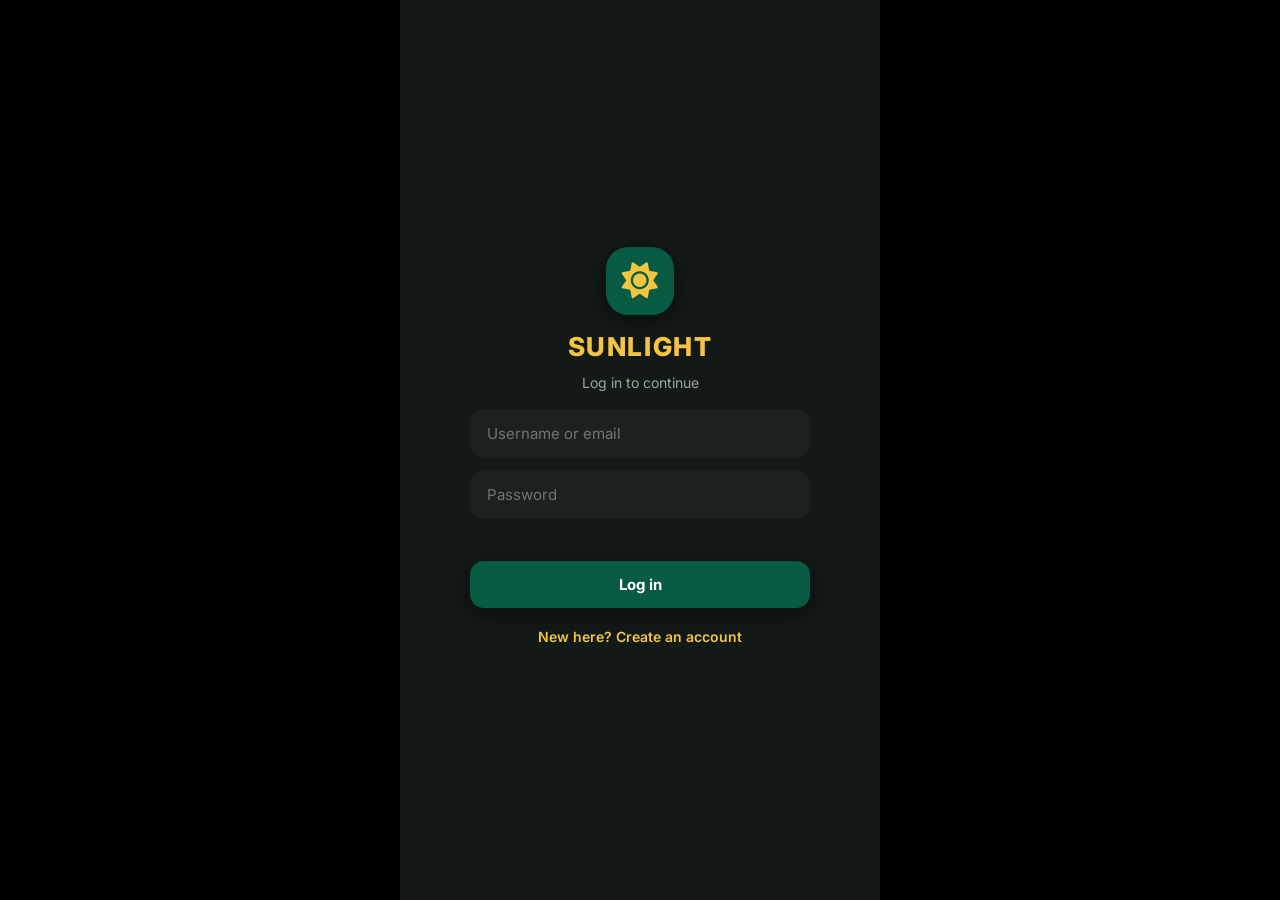
==== public/index.html @ 3ee0ad67 "Add files via upload" ====
<!DOCTYPE html>
<html lang="en">
<head>
<meta charset="UTF-8">
<meta name="viewport" content="width=device-width, initial-scale=1, viewport-fit=cover, interactive-widget=resizes-content">
<meta name="theme-color" content="#08130F">
<script>try{document.documentElement.dataset.theme=localStorage.getItem("sl_theme")==="light"?"light":"dark"}catch(e){document.documentElement.dataset.theme="dark"}</script>
<title>SUNLIGHT</title>
<link rel="preconnect" href="https://fonts.googleapis.com">
<link rel="preconnect" href="https://fonts.gstatic.com" crossorigin>
<link href="https://fonts.googleapis.com/css2?family=Inter:wght@400;500;600;700;800&display=swap" rel="stylesheet">
<link rel="stylesheet" href="https://cdnjs.cloudflare.com/ajax/libs/font-awesome/6.5.1/css/all.min.css">
<style>
:root,:root[data-theme="light"]{
  --green:#075B42; --green-d:#054733; --gold:#F5C542; --gold-s:rgba(245,197,66,.22);
  --bg:#fff; --text:#17231F; --muted:#6B7A74; --line:#EAF0ED; --soft:#F4F8F6; --blue:#2F9BFF;
  --shadow:0 6px 20px rgba(7,91,66,.16); --r:16px;
  --page:#E9EFEC; --surface:#fff; --head:#075B42; --accent:#075B42; --chatbg:#F3F1EA; --bubble-in:#fff; --bubble-out:#D5EBDD;
  --faint:#9AA8A2; --line2:#D8E2DD; --danger-s:#FCE9E9; --danger-line:#F1C4C4; --seen:#CBD6D1; --seen2:#E3EAE7; --skel1:#E9EFEC; --skel2:#E4ECE8; --ink:#17231F; --pshadow:rgba(0,0,0,.12); --toast:#17231F;
}
:root[data-theme="dark"]{
  --green:#075B42; --green-d:#054733; --gold:#F5C542; --gold-s:rgba(245,197,66,.22);
  --bg:#0A0D0C; --text:#EEF3F0; --muted:#98A8A1; --line:#232C28; --soft:#1A211E; --blue:#4DA8FF;
  --shadow:0 6px 20px rgba(0,0,0,.5);
  --page:#000; --surface:#131917; --head:#08130F; --accent:#F5C542; --chatbg:#050807; --bubble-in:#1A211E; --bubble-out:#0B4D38;
  --faint:#74847D; --line2:#33403A; --danger-s:#3A1B1B; --danger-line:#5A2B2B; --seen:#3A4640; --seen2:#232C28; --skel1:#151B19; --skel2:#222B27; --ink:#EEF3F0; --pshadow:rgba(0,0,0,.6); --toast:#2B3A34;
  color-scheme:dark;
}
*{box-sizing:border-box;margin:0;padding:0;-webkit-tap-highlight-color:transparent}
html,body{height:100%;overflow-x:hidden}
body{font-family:'Inter',system-ui,sans-serif;background:var(--page);color:var(--text);font-size:15px}
button{font:inherit;color:inherit;background:none;border:0;cursor:pointer}
input,textarea{font:inherit;color:inherit;border:0;outline:0;background:none}
ul{list-style:none}
:focus-visible{outline:2px solid var(--gold);outline-offset:2px}

.app{position:relative;display:flex;flex-direction:column;height:100dvh;max-width:480px;margin:0 auto;background:var(--bg);overflow:hidden;overflow:clip;box-shadow:0 0 40px rgba(0,0,0,.12)}   /* clip: can never be scrolled sideways by focus() / scrollIntoView() */

/* header */
.top{position:relative;background:var(--head);color:#fff;padding:calc(10px + env(safe-area-inset-top,0px)) 14px 10px;z-index:20}
.top-row{display:flex;align-items:center;justify-content:space-between;height:42px}
.brand{display:flex;align-items:center;gap:10px}
.logo{width:34px;height:34px;border-radius:11px;background:#fff;display:grid;place-items:center;color:var(--gold);font-size:19px;box-shadow:0 2px 8px rgba(0,0,0,.18)}
.logo i{animation:spin 24s linear infinite}
@keyframes spin{to{transform:rotate(360deg)}}
.brand h1{font-size:20px;font-weight:800;letter-spacing:.06em}
.top-actions{display:flex;gap:2px}
.icon-btn{width:40px;height:40px;border-radius:50%;display:grid;place-items:center;font-size:17px;color:inherit;transition:background .2s,transform .15s}
.icon-btn:active{background:rgba(255,255,255,.16);transform:scale(.92)}
.icon-btn.small{width:32px;height:32px;font-size:15px}
.icon-btn.light{color:#fff}
.searchbar{display:flex;align-items:center;gap:10px;background:var(--surface);color:var(--text);border-radius:14px;padding:0 6px 0 14px;height:0;opacity:0;overflow:hidden;margin-top:0;transition:height .25s,opacity .25s,margin .25s}
.searchbar.open{height:44px;opacity:1;margin-top:10px}
.searchbar i{color:var(--muted);font-size:14px}
.searchbar input{flex:1;min-width:0}
.searchbar .icon-btn{color:var(--muted)}
.dropdown{position:absolute;right:12px;top:calc(54px + env(safe-area-inset-top,0px));width:210px;background:var(--surface);color:var(--text);border-radius:14px;padding:6px;box-shadow:0 12px 32px rgba(0,0,0,.22);opacity:0;transform:translateY(-8px) scale(.96);transform-origin:top right;pointer-events:none;transition:.18s}
.dropdown.open{opacity:1;transform:none;pointer-events:auto}
.dropdown li{display:flex;align-items:center;gap:12px;padding:12px;border-radius:10px;font-weight:500;cursor:pointer}
.dropdown li i{width:18px;color:var(--accent);text-align:center}
.dropdown li:active,.dropdown li:hover{background:var(--soft)}

/* main + views */
main{flex:1;overflow-y:auto;overflow-x:hidden;position:relative;padding-bottom:96px;scrollbar-width:none}
main::-webkit-scrollbar{display:none}
.view{display:none}
.view.active{display:block;animation:fade .28s ease}
@keyframes fade{from{opacity:0;transform:translateY(8px)}to{opacity:1;transform:none}}
.title{font-size:24px;font-weight:800;padding:18px 16px 8px}
.sub{font-size:13px;font-weight:600;color:var(--muted);padding:14px 16px 6px}

/* tabs */
.tabs{display:flex;gap:8px;padding:12px 14px 4px;overflow-x:auto;scrollbar-width:none}
.tabs::-webkit-scrollbar{display:none}
.tab{position:relative;padding:8px 16px;border-radius:20px;background:var(--soft);color:var(--muted);font-weight:600;font-size:14px;white-space:nowrap;display:flex;align-items:center;gap:6px;transition:.25s}
.tab.active{background:var(--green);color:#fff}
.tab.active::after{content:"";position:absolute;left:50%;bottom:-3px;width:18px;height:3px;border-radius:3px;background:var(--gold);transform:translateX(-50%)}
.pill{background:var(--gold);color:var(--text);font-size:11px;font-weight:700;min-width:18px;height:18px;border-radius:9px;display:none;place-items:center;padding:0 5px}
.pill.show{display:grid}

/* stories */
.stories{display:flex;gap:14px;padding:14px 14px 10px;overflow-x:auto;scrollbar-width:none}
.stories::-webkit-scrollbar{display:none}
.story{flex:0 0 64px;text-align:center;font-size:12px;font-weight:500}
.story .avatar{margin:0 auto 6px}
.story span.n{display:block;overflow:hidden;text-overflow:ellipsis;white-space:nowrap}
.ring{border:2px solid var(--green);box-shadow:0 0 0 2px var(--surface),0 0 0 4px var(--gold);margin:4px}
.ring.seen{border-color:var(--seen);box-shadow:0 0 0 2px var(--surface),0 0 0 4px var(--seen2)}
.add-badge{position:absolute;right:-2px;bottom:-2px;width:22px;height:22px;border-radius:50%;background:var(--gold);color:var(--green-d);border:2px solid var(--surface);display:grid;place-items:center;font-size:10px}

/* avatar */
.avatar{position:relative;width:52px;height:52px;border-radius:50%;background:var(--green);color:#fff;display:grid;place-items:center;font-weight:700;font-size:18px;flex:none}
.avatar img{position:absolute;inset:0;width:100%;height:100%;border-radius:50%;object-fit:cover}
.avatar.sm{width:40px;height:40px;font-size:15px}
.avatar.big{width:64px;height:64px;font-size:24px}
.avatar .dot{position:absolute;right:0;bottom:1px;width:13px;height:13px;border-radius:50%;background:#2DCB73;border:2.5px solid var(--surface)}

/* rows */
.row{display:flex;align-items:center;gap:13px;padding:11px 16px;cursor:pointer;transition:background .15s;animation:fade .3s ease both}
.row:active{background:var(--soft)}
.row .body{flex:1;min-width:0;border-bottom:1px solid var(--line);padding-bottom:11px;margin-bottom:-11px;padding-top:0}
.row:last-child .body{border-bottom:0}
.line{display:flex;justify-content:space-between;align-items:center;gap:8px}
.line strong{font-weight:600;font-size:16px;overflow:hidden;text-overflow:ellipsis;white-space:nowrap}
.time{font-size:12px;color:var(--muted);flex:none}
.time.new{color:var(--accent);font-weight:600}
.preview{color:var(--muted);font-size:14px;margin-top:3px;display:flex;align-items:center;gap:5px;min-width:0}
.preview .txt{overflow:hidden;text-overflow:ellipsis;white-space:nowrap}
.preview .grow{flex:1;min-width:0;display:flex;align-items:center;gap:5px}
.tick{font-size:12px;color:var(--faint);flex:none}
.tick.read{color:var(--blue)}
.badge{background:var(--green);color:#fff;font-size:11px;font-weight:700;min-width:20px;height:20px;border-radius:10px;display:grid;place-items:center;padding:0 6px;flex:none}
.fav-ico{color:var(--gold);font-size:12px}
.missed strong,.missed .txt{color:#D64545}
.call-btn{color:var(--accent);font-size:17px;width:38px;height:38px;border-radius:50%;display:grid;place-items:center}
.empty{text-align:center;color:var(--muted);padding:48px 24px}
.empty i{font-size:30px;color:var(--gold);margin-bottom:12px;display:block}

/* updates / settings */
.my-status{display:flex;align-items:center;gap:13px;padding:8px 16px}
.my-status p,.profile-card p{color:var(--muted);font-size:13px;margin-top:2px}
.profile-card{display:flex;align-items:center;gap:14px;margin:6px 16px 10px;padding:16px;border-radius:var(--r);background:var(--soft)}
.set-row{display:flex;align-items:center;gap:14px;padding:14px 16px;cursor:pointer}
.set-row:active{background:var(--soft)}
.set-ico{width:36px;height:36px;border-radius:11px;background:var(--gold-s);color:var(--accent);display:grid;place-items:center;font-size:15px}
.set-row small{display:block;color:var(--muted);font-size:12px;margin-top:2px}

/* fab */
.fab{position:absolute;right:18px;bottom:88px;width:58px;height:58px;border-radius:50%;background:var(--green);color:#fff;font-size:21px;display:grid;place-items:center;box-shadow:var(--shadow);border:3px solid var(--gold);z-index:15;transition:transform .2s,opacity .2s}
.fab:active{transform:scale(.9)}
.fab.hide{transform:scale(0);opacity:0;pointer-events:none}

/* bottom nav */
.bottom-nav{position:absolute;left:0;right:0;bottom:0;display:flex;background:var(--surface);border-top:1px solid var(--line);padding:8px 4px calc(8px + env(safe-area-inset-bottom,0px));box-shadow:0 -4px 18px rgba(23,35,31,.06);z-index:16}
.nav-item{flex:1;display:flex;flex-direction:column;align-items:center;gap:4px;font-size:11px;font-weight:500;color:var(--muted);transition:color .2s}
.nav-ico{width:52px;height:30px;border-radius:15px;display:grid;place-items:center;font-size:16px;transition:background .25s}
.nav-item.active{color:var(--accent);font-weight:700}
.nav-item.active .nav-ico{background:var(--gold-s)}

/* overlay screens */
.screen{position:absolute;inset:0;background:var(--surface);z-index:30;display:flex;flex-direction:column;transform:translateX(100%);visibility:hidden;transition:transform .3s cubic-bezier(.3,.8,.3,1),visibility .3s}
.screen.open{transform:none;visibility:visible}
.screen-head{display:flex;align-items:center;gap:8px;background:var(--head);color:#fff;padding:calc(10px + env(safe-area-inset-top,0px)) 8px 10px 6px;min-height:62px}
.screen-head strong{display:block;font-size:17px;font-weight:600}
.screen-head small{display:block;font-size:12px;opacity:.8;margin-top:1px}
.screen-head .grow{flex:1;min-width:0}
.screen > .chat-list,.screen > .sub{flex:none}
#newChat{overflow:hidden}
.quick button{display:flex;align-items:center;gap:14px;width:100%;padding:12px 16px;font-weight:600;text-align:left}
.quick button:active{background:var(--soft)}
.q-ico{width:44px;height:44px;border-radius:50%;background:var(--gold);color:var(--green-d);display:grid;place-items:center}

/* conversation */
.chat-screen{background:var(--chatbg)}
.messages{flex:1;overflow-y:auto;padding:14px 12px;display:flex;flex-direction:column;gap:6px}
.crec{align-self:center;display:flex;align-items:center;gap:9px;width:min(88%,290px);box-sizing:border-box;background:var(--surface);color:var(--text);border:1px solid var(--line);border-radius:14px;padding:7px 12px;margin:3px 0;font-size:13px;cursor:pointer;box-shadow:0 1px 2px rgba(0,0,0,.06)}
.crec .ci{flex:none;width:30px;height:30px;border-radius:50%;display:grid;place-items:center;background:rgba(245,185,0,.14);color:var(--gold);font-size:13px}
.crec.miss .ci{background:rgba(255,107,107,.15);color:#FF6B6B}.crec.miss .ct{color:#FF6B6B}
.crec .ct{font-weight:600;line-height:1.25}.crec small{display:block;color:var(--muted);font-size:11.5px;font-weight:400}
/* ---- settings screens (account / notifications / help) ---- */
.sbody{flex:1;overflow-y:auto;padding:14px 14px calc(24px + env(safe-area-inset-bottom,0px));display:flex;flex-direction:column;gap:14px;-webkit-overflow-scrolling:touch}
.scard{background:var(--soft);border-radius:16px;padding:14px 16px;display:flex;flex-direction:column;gap:10px}
.scard h4{font-size:13px;font-weight:700;letter-spacing:.04em;text-transform:uppercase;color:var(--accent)}
.scard .hint{color:var(--muted);font-size:12.5px;line-height:1.45}
.irow{display:flex;justify-content:space-between;gap:12px;align-items:baseline;font-size:14.5px}.irow span{color:var(--muted);flex:none}.irow b{font-weight:600;text-align:right;word-break:break-all}
.arow{display:flex;align-items:center;gap:12px;padding:6px 0;cursor:pointer;font-size:15px;font-weight:600;background:none;color:inherit;text-align:left;width:100%}
.arow .set-ico{flex:none}.arow small{display:block;color:var(--muted);font-weight:400;font-size:12.5px}.arow .chev{margin-left:auto;color:var(--muted);font-size:12px}
.arow.danger{color:#FF6B6B}.arow.danger .set-ico{background:rgba(255,107,107,.15);color:#FF6B6B}
.sform{display:flex;flex-direction:column;gap:9px;padding-top:4px}.sform[hidden]{display:none}
.sform input,.sform textarea,.hsearch input{width:100%;background:var(--bg);border:1.5px solid var(--line);border-radius:12px;padding:12px 14px;font-size:15px;transition:border-color .2s}
.sform input:focus,.sform textarea:focus,.hsearch input:focus{border-color:var(--gold)}.sform textarea{min-height:120px;resize:vertical}
.sform .fmsg{font-size:13px;min-height:16px}.fmsg.err{color:#FF6B6B}.fmsg.ok{color:#4CC38A}
.sbtn{background:var(--gold);color:#14210f;font-weight:700;border-radius:12px;padding:12px;font-size:15px}.sbtn:disabled{opacity:.5}.sbtn.ghost{background:var(--bg);color:var(--text);border:1.5px solid var(--line)}.sbtn.red{background:#E5484D;color:#fff}
.tgl{display:flex;align-items:center;gap:12px;padding:8px 0;cursor:pointer}.tgl .tx{flex:1;font-size:15px;font-weight:500}.tgl .tx small{display:block;color:var(--muted);font-weight:400;font-size:12.5px;margin-top:1px}
.tgl input{position:absolute;opacity:0;pointer-events:none}.tgl .tsw{flex:none;width:46px;height:26px;border-radius:13px;background:var(--line2,#3a4640);position:relative;transition:background .2s}
.tgl .tsw::after{content:'';position:absolute;top:3px;left:3px;width:20px;height:20px;border-radius:50%;background:#fff;transition:transform .2s}
.tgl input:checked+.tsw{background:var(--gold)}.tgl input:checked+.tsw::after{transform:translateX(20px);background:#14210f}.tgl input:focus-visible+.tsw{outline:2px solid var(--gold);outline-offset:2px}.tgl.off{opacity:.45;pointer-events:none}
.tone{display:flex;align-items:center;gap:10px;padding:8px 2px;cursor:pointer}.tone .rd{flex:none;width:20px;height:20px;border-radius:50%;border:2px solid var(--muted);display:grid;place-items:center}
.tone.sel .rd{border-color:var(--gold)}.tone.sel .rd::after{content:'';width:10px;height:10px;border-radius:50%;background:var(--gold)}.tone span{flex:1;font-size:15px}
.tone button{flex:none;width:36px;height:36px;border-radius:50%;background:var(--gold-s);color:var(--accent);display:grid;place-items:center}
.hsearch{position:relative}.hsearch i{position:absolute;left:14px;top:50%;transform:translateY(-50%);color:var(--muted)}.hsearch input{padding-left:40px}
.hcats{display:grid;grid-template-columns:1fr 1fr;gap:10px}.hcat{background:var(--soft);border-radius:14px;padding:14px 12px;display:flex;flex-direction:column;gap:8px;font-size:14px;font-weight:600;text-align:left;color:inherit;cursor:pointer}
.hcat .set-ico{width:34px;height:34px}.hcat small{color:var(--muted);font-weight:400;font-size:12px}
.faq{background:var(--soft);border-radius:14px;overflow:hidden}.faq button{width:100%;text-align:left;padding:13px 14px;font-weight:600;font-size:14.5px;display:flex;gap:10px;align-items:center;color:inherit}
.faq button i{margin-left:auto;color:var(--muted);font-size:12px;transition:transform .2s}.faq.open button i{transform:rotate(180deg)}
.faq .ans{display:none;padding:0 14px 14px;color:var(--muted);font-size:14px;line-height:1.55}.faq.open .ans{display:block}
.hnote{background:var(--gold-s);border-radius:12px;padding:10px 12px;font-size:13px;line-height:1.45}
.sreq{border-top:1px solid var(--line);padding-top:8px;font-size:13.5px}.sreq b{display:block}.sreq small{color:var(--muted)}
/* ---- groups ---- */
#gNewScreen,#gInfoScreen{z-index:35}#gPickScreen{z-index:36}
.gpick{width:96px;height:96px;border-radius:50%;background:var(--gold-s);color:var(--accent);font-size:28px;display:grid;place-items:center;overflow:hidden;position:relative;cursor:pointer}
.gpick img{position:absolute;inset:0;width:100%;height:100%;object-fit:cover}
.chips{display:flex;flex-wrap:wrap;gap:8px}.chips span{background:var(--bg);border:1px solid var(--line);border-radius:16px;padding:5px 10px;font-size:13px;display:flex;align-items:center;gap:6px}.chips span button{color:var(--muted);font-size:12px}
.gpfoot{padding:10px 14px calc(12px + env(safe-area-inset-bottom,0px));border-top:1px solid var(--line);background:var(--bg)}
.prow{display:flex;align-items:center;gap:12px;padding:8px 4px;cursor:pointer;border-radius:12px}.prow:active{background:var(--soft)}.prow .body{flex:1;min-width:0}.prow .body small{display:block;color:var(--muted);font-size:12.5px}
.prow .ck{flex:none;width:22px;height:22px;border-radius:50%;border:2px solid var(--muted);display:grid;place-items:center;font-size:11px;color:transparent}.prow.on .ck{background:var(--gold);border-color:var(--gold);color:#14210f}
.badge-r{font-size:11px;font-weight:700;color:var(--accent);background:var(--gold-s);border-radius:9px;padding:2px 8px}
.ginfo-top{display:flex;flex-direction:column;align-items:center;gap:6px;text-align:center}.ginfo-top .avatar{width:96px;height:96px;font-size:32px}.ginfo-top h3{font-size:20px;margin:4px 0 0}.ginfo-top p{color:var(--muted);font-size:14px;max-width:100%;word-break:break-word;white-space:pre-wrap}
.msg .gname{display:block;font-size:12.5px;font-weight:700;margin-bottom:2px}
.msg .rx{display:flex;flex-wrap:wrap;gap:4px;margin-top:4px}.msg .rx span{background:rgba(255,255,255,.1);border:1px solid var(--line);border-radius:12px;padding:1px 7px;font-size:13px;cursor:pointer}.msg .rx span.me{border-color:var(--gold);background:var(--gold-s)}
.rxrow{display:flex;justify-content:space-around;padding:6px 4px 10px}.rxrow button{width:46px!important;padding:6px!important;justify-content:center;font-size:24px;border-radius:50%!important}
body:not(.gmode) .gonly{display:none!important}body.gmode .ponly{display:none!important}
.seg{display:flex;gap:6px;margin:0 16px 8px;background:var(--soft);border-radius:14px;padding:4px}.seg button{flex:1;padding:8px;border-radius:11px;font-weight:600;font-size:14px;color:var(--muted)}.seg button.on{background:var(--gold);color:#14210f}
.comm-act{margin:4px 16px 10px}.comm-act button{width:100%}
/* ---- channels ---- */
#chNewScreen,#chScreen{z-index:34}#chInfoScreen{z-index:35}
.chfeed{flex:1;overflow-y:auto;padding:12px;display:flex;flex-direction:column;gap:12px;background:var(--bg);-webkit-overflow-scrolling:touch}
.post{background:var(--soft);border-radius:16px;padding:12px 14px;display:flex;flex-direction:column;gap:8px;max-width:100%}
.post .ph{display:flex;align-items:center;gap:8px}.post .ph strong{font-size:14px}.post .ph small{color:var(--muted);font-size:12px}.post .ph .grow{flex:1;min-width:0}
.post .pb{font-size:15px;line-height:1.5;word-break:break-word;white-space:pre-wrap}.post .img-wrap,.post .vid{border-radius:12px;overflow:hidden;max-width:100%}
.post .img-wrap img{width:100%;display:block;max-height:420px;object-fit:cover}
.post .pa{display:flex;flex-wrap:wrap;align-items:center;gap:6px}.post .pa button,.post .pa span.rxc{display:flex;align-items:center;gap:6px;border-radius:16px;padding:5px 11px;background:var(--bg);border:1px solid var(--line);font-size:13px;color:inherit}
.post .pa button.on{border-color:var(--gold);background:var(--gold-s)}.post .pa .grow{flex:1}
.post .pdel{color:var(--muted);font-style:italic;font-size:14px}
.chbar{padding:10px 14px calc(12px + env(safe-area-inset-bottom,0px));border-top:1px solid var(--line);background:var(--bg);text-align:center}
.chcomposer{border-top:1px solid var(--line);background:var(--bg);padding:8px 10px calc(10px + env(safe-area-inset-bottom,0px))}
.chrow{display:flex;align-items:flex-end;gap:8px}.chrow textarea{flex:1;background:var(--soft);border-radius:20px;padding:10px 14px;font-size:15px;max-height:120px;resize:none}
.chatt{display:flex;align-items:center;gap:8px;padding:4px 6px 8px;font-size:13px;color:var(--muted)}.chatt button{margin-left:auto;color:var(--muted)}
.crow-mini{display:flex;align-items:center;gap:8px;color:var(--muted);font-size:12.5px}
.disc-h{margin:10px 16px 6px;font-size:13px;font-weight:700;letter-spacing:.04em;text-transform:uppercase;color:var(--accent)}
.row .subbtn{flex:none;border-radius:16px;padding:6px 14px;font-weight:700;font-size:13px;background:var(--gold);color:#14210f}.row .subbtn.on{background:var(--bg);color:var(--text);border:1.5px solid var(--line)}
.comm-search{margin:0 16px 8px}
.cmt{border-top:1px solid var(--line);padding:8px 0;font-size:14px}.cmt b{font-size:13px}.cmt small{color:var(--muted);margin-left:6px}.cmt button{float:right;color:var(--muted);font-size:12px}
.cminput{display:flex;gap:8px;margin-top:10px}.cminput input{flex:1;background:var(--bg);border:1.5px solid var(--line);border-radius:18px;padding:10px 14px;font-size:15px}.cminput button{background:var(--gold);color:#14210f;border-radius:18px;padding:0 16px;font-weight:700}
.day{align-self:center;background:var(--surface);color:var(--muted);font-size:12px;font-weight:500;padding:5px 12px;border-radius:10px;margin-bottom:6px;box-shadow:0 1px 2px rgba(0,0,0,.06)}
.msg{max-width:80%;padding:8px 12px 6px;border-radius:14px;font-size:15px;line-height:1.4;word-wrap:break-word;box-shadow:0 1px 2px rgba(0,0,0,.07);animation:pop .22s ease both}
@keyframes pop{from{opacity:0;transform:scale(.94) translateY(6px)}to{opacity:1;transform:none}}
.msg.in{align-self:flex-start;background:var(--bubble-in);border-top-left-radius:4px}
.msg.out{align-self:flex-end;background:var(--bubble-out);border-top-right-radius:4px}
.msg small{display:flex;justify-content:flex-end;align-items:center;gap:4px;font-size:11px;color:var(--muted);margin-top:2px}
.typing{align-self:flex-start;background:var(--bubble-in);border-radius:14px;padding:11px 14px;display:flex;gap:4px}
.typing i{width:6px;height:6px;border-radius:50%;background:var(--faint);animation:bounce 1s infinite}
.typing i:nth-child(2){animation-delay:.15s}.typing i:nth-child(3){animation-delay:.3s}
@keyframes bounce{0%,60%,100%{transform:none}30%{transform:translateY(-4px)}}
.composer{display:flex;align-items:flex-end;gap:6px;padding:8px 8px calc(8px + env(safe-area-inset-bottom,0px));background:var(--surface);border-top:1px solid var(--line)}
.composer .icon-btn{color:var(--muted);flex:none;margin-bottom:2px}
.composer textarea{flex:1;min-width:0;height:44px;max-height:120px;background:var(--soft);border-radius:22px;padding:12px 16px;line-height:1.3;font-size:15px;resize:none}
.send{width:44px;height:44px;border-radius:50%;background:var(--green);color:#fff;display:grid;place-items:center;font-size:16px;flex:none;transition:transform .15s}
.send:active{transform:scale(.9)}
.send.mic{background:var(--gold);color:var(--green-d)}
#chatName{overflow:hidden;text-overflow:ellipsis;white-space:nowrap}

/* chat bubbles: grouping, media, voice, replies */
.msg{user-select:none;-webkit-user-select:none;-webkit-touch-callout:none}
.msg.grp{margin-top:-3px}
.msg.failed{background:var(--danger-s)}
.msg.flash{animation:flash 1.1s ease}
@keyframes flash{0%,60%{box-shadow:0 0 0 3px var(--gold)}100%{box-shadow:0 1px 2px rgba(0,0,0,.07)}}
.msg .cap{margin-top:4px}
.msg .del{color:var(--muted);font-style:italic;font-size:14px}
.msg .retry{font-size:12px;font-weight:600;color:#D64545;margin-top:4px}
.tick.fail{color:#D64545}
.msg.media-only{padding:4px 4px 5px}
.msg.media-only small{padding:0 6px}
.quote{display:block;background:rgba(7,91,66,.08);border-left:3px solid var(--green);border-radius:8px;padding:5px 9px;margin:0 0 6px;font-size:13px;cursor:pointer;min-width:120px}
.msg.out .quote{background:rgba(7,91,66,.13)}
.quote strong{display:block;color:var(--accent);font-size:12px;font-weight:700}
.quote span{display:block;color:var(--muted);overflow:hidden;text-overflow:ellipsis;white-space:nowrap}
.img-wrap{position:relative;width:min(240px,62vw);aspect-ratio:4/3;border-radius:10px;overflow:hidden;cursor:pointer;background:linear-gradient(90deg,var(--skel1) 25%,var(--soft) 37%,var(--skel1) 63%);background-size:400% 100%;animation:shimmer 1.3s ease infinite}
.img-wrap img{display:block;width:100%;height:100%;object-fit:cover;opacity:0;transition:opacity .25s}
.img-wrap.loaded{animation:none;background:var(--skel1)}
.img-wrap.loaded img{opacity:1}
.img-wrap.err{animation:none;display:grid;place-items:center;color:var(--muted);font-size:13px}
.img-wrap.err::after{content:"Tap to retry"}
.voice{display:flex;align-items:center;gap:10px;min-width:200px}
.v-play{width:38px;height:38px;border-radius:50%;background:var(--green);color:#fff;display:grid;place-items:center;flex:none;font-size:14px}
.v-track{flex:1;height:26px;display:flex;align-items:center;cursor:pointer}
.v-bar{position:relative;width:100%;height:5px;border-radius:3px;background:rgba(7,91,66,.2)}
.v-fill{position:absolute;left:0;top:0;bottom:0;width:0;border-radius:3px;background:var(--green)}
.v-fill::after{content:"";position:absolute;right:-5px;top:-3px;width:11px;height:11px;border-radius:50%;background:var(--green);opacity:0}
.voice.on .v-fill::after{opacity:1}
.v-time{font-size:12px;color:var(--muted);min-width:34px;text-align:right;font-variant-numeric:tabular-nums}
.to-bottom{position:absolute;right:14px;bottom:84px;width:40px;height:40px;border-radius:50%;background:var(--surface);color:var(--accent);box-shadow:0 3px 12px rgba(0,0,0,.2);display:grid;place-items:center;z-index:5}
.reply-bar{display:flex;align-items:center;gap:8px;padding:8px 8px 8px 12px;background:var(--surface);border-top:1px solid var(--line)}
.rb-body{flex:1;min-width:0;border-left:3px solid var(--green);padding-left:10px}
.rb-body strong{display:block;font-size:12px;color:var(--accent)}
.rb-body span{display:block;font-size:13px;color:var(--muted);overflow:hidden;text-overflow:ellipsis;white-space:nowrap}
.rec-bar{display:flex;align-items:center;gap:12px;padding:8px 10px calc(8px + env(safe-area-inset-bottom,0px));background:var(--surface);border-top:1px solid var(--line)}
.rec-bar .icon-btn{color:#D64545}

/* camera */
.cam{position:fixed;inset:0;z-index:96;background:#000;display:flex;flex-direction:column;opacity:0;transform:scale(1.03);pointer-events:none;transition:opacity .22s ease,transform .22s ease}
.cam.open{opacity:1;transform:none;pointer-events:auto}
.cam video{position:absolute;inset:0;width:100%;height:100%;object-fit:cover;background:#000}
.cam video.mirror{transform:scaleX(-1)}
.cam-top,.cam-bot{position:relative;z-index:2;display:flex;align-items:center;justify-content:space-between;padding:calc(12px + env(safe-area-inset-top,0px)) 14px 12px;background:linear-gradient(rgba(0,0,0,.55),transparent)}
.cam-top .icon-btn{color:#fff;background:rgba(0,0,0,.35);border-radius:50%}
.cam-bot{margin-top:auto;flex-direction:column;gap:14px;padding:30px 14px calc(18px + env(safe-area-inset-bottom,0px));background:linear-gradient(transparent,rgba(0,0,0,.65))}
.cam-row{display:flex;align-items:center;justify-content:center;gap:34px;width:100%}
.cam-modes{display:flex;gap:6px;background:rgba(0,0,0,.4);border-radius:20px;padding:4px}
.cam-modes button{padding:7px 18px;border-radius:16px;color:#fff;font-weight:600;font-size:13px}
.cam-modes button.on{background:var(--gold);color:var(--green-d)}
.shutter{width:76px;height:76px;border-radius:50%;border:4px solid #fff;display:grid;place-items:center;background:transparent;transition:transform .15s}
.shutter:active{transform:scale(.93)}
.shutter i{display:block;width:58px;height:58px;border-radius:50%;background:#fff;transition:all .2s}
.cam.vmode .shutter i{background:#E5484D}
.cam.recording .shutter i{width:30px;height:30px;border-radius:8px;background:#E5484D}
.cam-timer{position:absolute;top:calc(20px + env(safe-area-inset-top,0px));left:50%;transform:translateX(-50%);z-index:3;display:none;align-items:center;gap:8px;background:rgba(0,0,0,.55);color:#fff;font-weight:700;padding:6px 14px;border-radius:16px}
.cam.recording .cam-timer{display:flex}.cam.recording .cam-modes,.cam.recording #camFlip{visibility:hidden}
.cam-msg{position:absolute;inset:0;z-index:1;display:none;flex-direction:column;align-items:center;justify-content:center;gap:14px;text-align:center;color:#fff;padding:0 34px;font-size:15px;line-height:1.5}
.cam.err .cam-msg{display:flex}.cam.err .cam-bot{visibility:hidden}
.cam-msg button{background:var(--gold);color:var(--green-d);font-weight:700;padding:11px 22px;border-radius:22px}
.ip-retake{background:rgba(255,255,255,.14);color:#fff;border-radius:22px;padding:11px 16px;font-weight:600;font-size:14px;flex:none;display:flex;gap:6px;align-items:center}

/* voice calls */
.callscr{position:fixed;inset:0;z-index:110;display:flex;flex-direction:column;align-items:center;padding:calc(64px + env(safe-area-inset-top,0px)) 24px calc(40px + env(safe-area-inset-bottom,0px));background:radial-gradient(120% 80% at 50% 0%,#0E4A37 0%,#06241A 55%,#030D09 100%);color:#fff;opacity:0;pointer-events:none;transform:translateY(14px);transition:opacity .25s ease,transform .25s ease}
.callscr.open{opacity:1;pointer-events:auto;transform:none}
.callscr .cav{position:relative;margin-top:26px}
.callscr .cav .avatar{width:132px;height:132px;font-size:46px;border:3px solid rgba(245,197,66,.55)}
.callscr.ring .cav::before,.callscr.ring .cav::after{content:"";position:absolute;inset:-4px;border-radius:50%;border:2px solid rgba(245,197,66,.55);animation:cring 2s ease-out infinite}
.callscr.ring .cav::after{animation-delay:1s}
@keyframes cring{from{transform:scale(1);opacity:.8}to{transform:scale(1.7);opacity:0}}
.callscr h2{margin:26px 0 4px;font-size:26px;font-weight:700;text-align:center}
.callscr .cun{color:rgba(255,255,255,.65);font-size:14px}
.callscr .cst{margin-top:14px;font-size:16px;color:var(--gold);font-weight:600;min-height:24px;text-align:center}
.callscr .cst.bad{color:#FF8A8A}
.callscr .cdiag{margin-top:8px;font-size:11px;color:rgba(255,255,255,.5);text-align:center;min-height:14px;max-width:92%}
.callscr.vlive .cdiag{align-self:flex-start;text-align:left}
.callscr .cbtns{margin-top:auto;display:flex;gap:38px;align-items:flex-start;justify-content:center}
.cbtn{display:flex;flex-direction:column;align-items:center;gap:8px;font-size:12px;color:rgba(255,255,255,.8)}
.cbtn button{width:68px;height:68px;border-radius:50%;display:grid;place-items:center;font-size:25px;color:#fff;background:rgba(255,255,255,.16);transition:transform .15s,background .2s}
.cbtn button:active{transform:scale(.92)}
.cbtn.end button,.cbtn.rej button{background:#E5484D}
.cbtn.acc button{background:#2FB86B;animation:cpulse 1.4s ease-in-out infinite}
@keyframes cpulse{50%{transform:scale(1.08)}}
.cbtn.mute.on button{background:#fff;color:#06241A}
.callscr .cinc{display:none}
.callscr.incoming .cinc{display:flex}.callscr.incoming .cact{display:none}
.callscr:not(.incoming) .cinc{display:none}
.callscr .cenc{margin-top:18px;font-size:12px;color:rgba(255,255,255,.45)}
.callscr video{display:none}
.callscr.vcall video#callRemote{display:block;position:absolute;inset:0;width:100%;height:100%;object-fit:cover;background:#000;z-index:0;opacity:0;transition:opacity .3s}
.callscr.vlive video#callRemote{opacity:1}
.callscr.vcall video#callLocal{display:block;position:absolute;top:calc(14px + env(safe-area-inset-top,0px));right:14px;width:96px;height:132px;object-fit:cover;border-radius:14px;border:2px solid rgba(255,255,255,.7);background:#111;z-index:3;transform:scaleX(-1);box-shadow:0 6px 20px rgba(0,0,0,.5)}
.callscr.vcall.incoming video#callLocal{display:none}
.callscr.vcall video#callLocal.off,.callscr.vcall video#callLocal.back{transform:none}
.callscr.vcall video#callLocal.off{opacity:.15}
.callscr>*:not(video){position:relative;z-index:2}
.callscr.vlive .cav,.callscr.vlive #callUser,.callscr.vlive #callKind{display:none}
.callscr.vlive h2{margin:0;font-size:18px;text-shadow:0 1px 6px rgba(0,0,0,.7);align-self:flex-start}
.callscr.vlive{padding-top:calc(20px + env(safe-area-inset-top,0px))}
.callscr.vlive .cst{align-self:flex-start;margin-top:2px;text-shadow:0 1px 6px rgba(0,0,0,.7)}
.callscr.vlive .cbtns{background:linear-gradient(transparent,rgba(0,0,0,.55));margin-left:-24px;margin-right:-24px;margin-bottom:-40px;padding:26px 24px 34px;width:calc(100% + 48px)}
.cbtn.vonly{display:none}.callscr.vcall .cbtn.vonly{display:flex}
.cbtn.ccam.on button{background:#fff;color:#06241A}
.crow .cmeta .fa-video{color:var(--gold)}
.crow .cmeta{display:flex;align-items:center;gap:6px;font-size:13px;color:var(--muted)}
.crow .cmeta .miss{color:#FF6B6B}.crow strong.miss{color:#FF6B6B}
.crow .cback{flex:none;color:var(--gold);width:40px;height:40px;border-radius:50%;display:grid;place-items:center;font-size:18px}
.rec-dot{width:11px;height:11px;border-radius:50%;background:#D64545;animation:blink 1s infinite}
@keyframes blink{50%{opacity:.25}}
.rec-hint{flex:1;color:var(--muted);font-size:14px}
#recTime{font-variant-numeric:tabular-nums;min-width:38px}

/* sheets, lightbox, photo preview */
.sheet-bg{position:absolute;inset:0;background:rgba(0,0,0,.4);z-index:40;animation:fade .2s ease}
.sheet{position:absolute;left:0;right:0;bottom:0;z-index:41;background:var(--surface);border-radius:22px 22px 0 0;padding:10px 8px calc(14px + env(safe-area-inset-bottom,0px));box-shadow:0 -10px 30px rgba(0,0,0,.18);animation:rise .22s ease}
@keyframes rise{from{transform:translateY(40px);opacity:0}to{transform:none;opacity:1}}
.sheet .grab{width:38px;height:4px;border-radius:2px;background:var(--line2);margin:0 auto 8px}
.sheet button{display:flex;align-items:center;gap:14px;width:100%;padding:12px 14px;border-radius:12px;font-weight:600;text-align:left}
.sheet button:active{background:var(--soft)}
.sheet .s-ico{width:42px;height:42px;border-radius:50%;display:grid;place-items:center;background:var(--gold-s);color:var(--accent);flex:none}
.sheet .danger{color:#D64545}
.sheet .danger .s-ico{background:var(--danger-s);color:#D64545}
.lightbox,.imgprev{position:absolute;inset:0;z-index:60;background:rgba(5,15,12,.95);display:flex;flex-direction:column;animation:fade .2s ease}
.lb-top{display:flex;justify-content:space-between;padding:calc(8px + env(safe-area-inset-top,0px)) 8px 8px}
.lb-top .icon-btn,.lb-top a{color:#fff;width:44px;height:44px;display:grid;place-items:center;font-size:18px;border-radius:50%}
.lightbox img,.imgprev img{flex:1;min-height:0;max-width:100%;object-fit:contain;margin:auto}
.ip-bar{display:flex;align-items:center;gap:10px;padding:10px 10px calc(10px + env(safe-area-inset-bottom,0px))}
.ip-bar input{flex:1;min-width:0;background:rgba(255,255,255,.12);color:#fff;border-radius:22px;padding:12px 16px}
.ip-bar input::placeholder{color:rgba(255,255,255,.6)}
.preview .txt i{margin-right:4px;font-size:12px}
.preview .txt.act,#chatState.act{color:var(--green-l,#25D366)!important;font-weight:600}

/* new chat: search + contacts */
.ns-wrap{flex:none;padding:12px 14px 8px;background:var(--surface);border-bottom:1px solid var(--line)}
.ns-bar{display:flex;align-items:center;gap:10px;height:48px;padding:0 6px 0 15px;border-radius:16px;background:var(--soft);border:1.5px solid transparent;transition:border-color .2s,box-shadow .2s,background .2s}
.ns-bar:focus-within{background:var(--surface);border-color:var(--gold);box-shadow:0 0 0 4px var(--gold-s)}
.ns-bar>i{color:var(--accent);font-size:14px}
.ns-bar input{flex:1;min-width:0;height:100%;font-size:15px}
.ns-bar input:focus-visible{outline:0}
.ns-bar input::placeholder{color:var(--faint)}
.ns-bar input::-webkit-search-cancel-button,.ns-bar input::-webkit-search-decoration{-webkit-appearance:none;display:none}
.ns-spin{display:none;flex:none;width:16px;height:16px;border-radius:50%;border:2.5px solid var(--line);border-top-color:var(--accent);animation:rot .7s linear infinite}
.ns-bar.loading .ns-spin{display:block}
.ns-clear{color:var(--muted)}
.ns-body{flex:1;min-height:0;overflow-y:auto;padding-bottom:24px}
.on{color:var(--accent);font-weight:600}
mark{background:var(--gold-s);color:inherit;border-radius:3px;padding:0 1px}
.act-btn{flex:none;display:inline-flex;align-items:center;gap:6px;height:34px;padding:0 14px;border-radius:17px;font-size:13px;font-weight:700;transition:transform .15s,background .2s,color .2s}
.act-btn:active{transform:scale(.94)}
.act-btn:disabled{opacity:.7;cursor:default}
.act-btn.add{background:var(--gold);color:var(--green-d);box-shadow:0 2px 8px var(--gold-s)}
.act-btn.added{background:var(--soft);color:var(--accent);opacity:1}
.act-btn.rm{width:38px;height:38px;padding:0;justify-content:center;border-radius:50%;background:transparent;color:var(--faint);font-size:15px}
.act-btn.rm:hover{background:var(--soft);color:#D64545}
.act-btn.rm.armed{width:auto;height:34px;padding:0 12px;border-radius:17px;background:var(--danger-s);color:#D64545}
.skel{display:flex;align-items:center;gap:13px;padding:11px 16px}
.skel i{display:block;border-radius:8px;background:linear-gradient(90deg,var(--soft) 25%,var(--skel2) 37%,var(--soft) 63%);background-size:400% 100%;animation:shimmer 1.3s ease infinite}
.skel .c{width:52px;height:52px;border-radius:50%;flex:none}
.skel .l{height:13px}
@keyframes shimmer{0%{background-position:100% 0}100%{background-position:0 0}}
.empty small{display:block;margin-top:6px;font-size:13px}

/* profile photo */
.av-edit{position:relative;flex:none;cursor:pointer}
.av-edit .cam{position:absolute;right:-2px;bottom:-2px;width:26px;height:26px;border-radius:50%;background:var(--gold);color:var(--green-d);border:2px solid var(--surface);display:grid;place-items:center;font-size:11px}

/* profile photo viewer */
.zoom{position:absolute;inset:0;z-index:85;background:rgba(5,10,8,0);display:flex;flex-direction:column;visibility:hidden;touch-action:none;user-select:none;-webkit-user-select:none;transition:background .26s ease,visibility .26s}
.zoom.open{visibility:visible;background:rgba(5,10,8,.97)}
.zoom .z-top{position:absolute;top:0;left:0;right:0;z-index:3;display:flex;align-items:center;gap:6px;padding:calc(8px + env(safe-area-inset-top,0px)) 6px 22px;background:linear-gradient(rgba(0,0,0,.6),transparent);color:#fff;opacity:0;transition:opacity .25s}
.zoom.open .z-top{opacity:1}.zoom.dragging .z-top{opacity:0}
.zoom .z-top .icon-btn{color:#fff;width:44px;height:44px;font-size:19px;flex:none}
.zoom .z-who{flex:1;min-width:0}.zoom .z-who strong{display:block;font-size:16px;white-space:nowrap;overflow:hidden;text-overflow:ellipsis}.zoom .z-who small{opacity:.75;font-size:12px}
.zoom .z-stage{flex:1;min-height:0;display:flex;align-items:center;justify-content:center;overflow:hidden;position:relative}
.zoom .z-stage img{max-width:100%;max-height:100%;width:auto;height:auto;object-fit:contain;transform-origin:center center;will-change:transform;-webkit-user-drag:none;user-select:none;pointer-events:auto;touch-action:none;image-rendering:auto}
.zoom .z-stage img.anim{transition:transform .26s cubic-bezier(.25,.8,.25,1),border-radius .26s ease}
.zoom .z-load{position:absolute;width:36px;height:36px;border-radius:50%;border:3px solid rgba(255,255,255,.25);border-top-color:var(--gold);animation:rot .7s linear infinite}
.zoom .z-hint{position:absolute;bottom:calc(18px + env(safe-area-inset-bottom,0px));left:0;right:0;text-align:center;color:rgba(255,255,255,.65);font-size:12px;pointer-events:none;transition:opacity .4s}
/* copy username */
.cp{position:relative;display:inline-grid;place-items:center;width:22px;height:22px;margin-left:5px;border-radius:50%;color:var(--accent);font-size:12px;vertical-align:middle;flex:none;transition:background .2s,transform .15s}
.cp::after{content:"";position:absolute;inset:-10px}
.cp:active{background:var(--gold-s);transform:scale(.88)}
.cp.done{color:#1E9E5A}
[data-copy]{cursor:pointer;-webkit-tap-highlight-color:transparent}
.prof p.un{display:inline-flex;align-items:center;justify-content:center;gap:2px;padding:4px 10px;border-radius:14px;background:var(--soft);color:var(--accent);font-weight:600;margin-top:6px}
/* status */
.story .avatar.mine{margin:4px auto 6px}
.row .meta-time{font-size:12px;color:var(--muted)}
.sv{position:absolute;inset:0;z-index:70;background:#0B1512;color:#fff;display:flex;flex-direction:column;touch-action:none;user-select:none;-webkit-user-select:none;opacity:0;transform:scale(.96);visibility:hidden;transition:opacity .22s ease,transform .22s ease,visibility .22s}
.sv.open{opacity:1;transform:none;visibility:visible}
.sv-bars{display:flex;gap:4px;padding:calc(10px + env(safe-area-inset-top,0px)) 10px 0}
.sv-bars i{flex:1;height:3px;border-radius:2px;background:rgba(255,255,255,.32);overflow:hidden;display:block}
.sv-bars i b{display:block;height:100%;width:0;background:#fff;border-radius:2px}
.sv-bars i.done b{width:100%}
.sv-head{display:flex;align-items:center;gap:10px;padding:10px 6px 8px 10px}
.sv-head .avatar{width:40px;height:40px;font-size:15px;border:2px solid var(--gold)}
.sv-head .who{flex:1;min-width:0}.sv-head .who strong{display:block;font-size:15px;white-space:nowrap;overflow:hidden;text-overflow:ellipsis}
.sv-head .who small{font-size:12px;opacity:.8}
.sv-head .icon-btn{color:#fff;flex:none}
.sv-stage{position:relative;flex:1;min-height:0;display:flex;align-items:center;justify-content:center;overflow:hidden}
.sv-stage img{max-width:100%;max-height:100%;object-fit:contain;animation:fade .25s ease}
.sv-text{width:100%;height:100%;display:flex;align-items:center;justify-content:center;padding:28px 26px;text-align:center;font-weight:700;line-height:1.3;word-break:break-word;overflow:auto;animation:fade .25s ease}
.sv-cap{padding:12px 18px 6px;text-align:center;font-size:15px;line-height:1.4;background:linear-gradient(transparent,rgba(0,0,0,.55));margin-top:-70px;position:relative;min-height:70px;display:flex;align-items:flex-end;justify-content:center}
.sv-cap:empty{display:none}
.sv-foot{display:flex;align-items:center;justify-content:center;gap:10px;padding:10px 16px calc(14px + env(safe-area-inset-bottom,0px));min-height:56px}
.sv-foot button{display:flex;align-items:center;gap:8px;color:#fff;font-weight:600;font-size:14px;padding:10px 16px;border-radius:22px;background:rgba(255,255,255,.12)}
.sv-foot .del{color:#FF8A8A}
.sv-loading{position:absolute;width:34px;height:34px;border-radius:50%;border:3px solid rgba(255,255,255,.25);border-top-color:var(--gold);animation:rot .7s linear infinite}
.sv-paused{position:absolute;top:14px;left:50%;transform:translateX(-50%);background:rgba(0,0,0,.55);padding:6px 14px;border-radius:16px;font-size:12px;font-weight:600;opacity:0;transition:.2s;pointer-events:none}
.sv.paused .sv-paused{opacity:1}
.sv-panel{position:absolute;left:0;right:0;bottom:0;max-height:62%;background:var(--surface);color:var(--text);border-radius:22px 22px 0 0;padding:10px 8px calc(14px + env(safe-area-inset-bottom,0px));overflow:auto;z-index:3;animation:rise .22s ease;touch-action:pan-y}
.sv-panel h4{padding:8px 14px;font-size:15px}
.sv-panel .row{cursor:default}
.sv-confirm{padding:10px 16px;text-align:center}.sv-confirm p{margin:6px 0 16px;font-weight:600}
.sv-confirm .btns{display:flex;gap:10px}.sv-confirm .btns button{flex:1;height:44px;border-radius:22px;font-weight:700;border:1.5px solid var(--green);color:var(--accent)}
.sv-confirm .btns .dg{background:#D64545;border-color:#D64545;color:#fff}
.sc-tabs{display:flex;gap:8px;padding:12px 14px 0}
.sc-tabs button{flex:1;height:40px;border-radius:20px;font-weight:700;font-size:14px;background:var(--soft);color:var(--accent);display:flex;align-items:center;justify-content:center;gap:8px}
.sc-tabs button.on{background:var(--green);color:#fff}
.sc-body{flex:1;min-height:0;display:flex;flex-direction:column;margin:12px 14px 0;border-radius:18px;overflow:hidden;position:relative}
.sc-text{flex:1;display:flex;align-items:center;justify-content:center;padding:20px;transition:background .25s}
.sc-text textarea{width:100%;height:100%;background:transparent;border:0;outline:0;resize:none;color:#fff;font-weight:700;font-size:26px;line-height:1.3;font-family:inherit;text-align:center;display:block;padding-top:22%}
.sc-text textarea::placeholder{color:rgba(255,255,255,.65)}
.sc-colors{display:flex;gap:10px;justify-content:center;padding:12px 8px 4px}
.sc-colors i{width:28px;height:28px;border-radius:50%;border:3px solid var(--surface);box-shadow:0 0 0 1.5px var(--line2);cursor:pointer}
.sc-colors i.on{box-shadow:0 0 0 2.5px var(--gold)}
.sc-photo{flex:1;min-height:0;display:flex;flex-direction:column;background:#0B1512}
.sc-photo img{flex:1;min-height:0;width:100%;object-fit:contain}
.sc-pick{flex:1;display:flex;flex-direction:column;align-items:center;justify-content:center;gap:12px;background:var(--soft);color:var(--accent);font-weight:700}
.sc-pick i{font-size:34px;color:var(--gold)}
.sc-cap{display:flex;gap:8px;padding:10px 12px calc(10px + env(safe-area-inset-bottom,0px));align-items:center}
.sc-cap input{flex:1;height:44px;border-radius:22px;border:1.5px solid var(--line);padding:0 16px;font:inherit;background:var(--surface)}
.sc-cap input:focus{outline:0;border-color:var(--gold)}
.sc-post{height:48px;margin:12px 14px calc(12px + env(safe-area-inset-bottom,0px));border-radius:24px;background:var(--gold);color:var(--green-d);font-weight:800;font-size:15px;display:flex;align-items:center;justify-content:center;gap:8px;box-shadow:0 3px 10px var(--gold-s)}
.sc-post:disabled{opacity:.55}
.sc-post .spin{display:none;width:16px;height:16px;border-radius:50%;border:2.5px solid rgba(5,71,51,.25);border-top-color:var(--green-d);animation:rot .7s linear infinite}
.sc-post.busy .spin{display:inline-block}
/* profile sheet */
.prof{text-align:center;padding:6px 18px 8px}
.prof .avatar{width:96px;height:96px;font-size:34px;margin:6px auto 12px}
.prof h3{font-size:19px;margin:0}.prof p{color:var(--muted);margin:4px 0 0;font-size:14px}
.prof .st{display:inline-flex;align-items:center;gap:6px;margin-top:8px;font-size:13px;color:var(--muted)}
.prof .st i{width:9px;height:9px;border-radius:50%;background:var(--faint)}.prof .st.on{color:#1E9E5A}.prof .st.on i{background:#2DCB73}
.prof .btns{display:flex;gap:10px;margin-top:18px}
.prof .btns button{flex:1;justify-content:center;height:44px;border-radius:22px;border:1.5px solid var(--green);color:var(--accent);font-weight:700;display:flex;align-items:center;gap:8px}
.prof .btns .main{background:var(--green);color:#fff}
.prof .btns .danger{border-color:var(--danger-line);color:#D64545}
#profBg{position:fixed;inset:0;background:rgba(0,0,0,.4);z-index:80}
#profSheet{position:fixed;left:50%;transform:translateX(-50%);width:100%;max-width:480px;bottom:0;z-index:81;background:var(--surface);border-radius:22px 22px 0 0;padding:10px 8px calc(16px + env(safe-area-inset-bottom,0px));box-shadow:0 -10px 30px rgba(0,0,0,.18);animation:rise .22s ease}
/* chat options menu, dialogs, sheets */
.cmenu{position:absolute;right:8px;top:calc(56px + env(safe-area-inset-top,0px));width:222px;background:#141A17;color:#EEF3F0;border:1px solid rgba(245,197,66,.22);border-radius:14px;padding:6px;box-shadow:0 14px 36px rgba(0,0,0,.5);z-index:60;transform-origin:top right;opacity:0;transform:scale(.86) translateY(-6px);pointer-events:none;transition:opacity .16s ease,transform .18s cubic-bezier(.3,.9,.4,1.1)}
.cmenu.open{opacity:1;transform:none;pointer-events:auto}
.cmenu button{display:flex;align-items:center;gap:13px;width:100%;padding:12px 12px;border-radius:10px;font-weight:600;font-size:13px;letter-spacing:.04em;text-align:left;color:#EEF3F0}
.cmenu button i{width:18px;text-align:center;color:var(--gold);font-size:15px}
.cmenu button:active,.cmenu button:hover{background:rgba(255,255,255,.08)}
.cmenu button.warn,.cmenu button.warn i{color:#FF8A8A}
#cmBg{position:absolute;inset:0;z-index:59;background:transparent}
.dlg-bg{position:fixed;inset:0;z-index:90;background:rgba(0,0,0,.6);animation:fadeO .18s ease}
@keyframes fadeO{from{opacity:0}to{opacity:1}}
@keyframes gsRise{from{transform:translate(-50%,40px);opacity:0}to{transform:translateX(-50%);opacity:1}}
.dlg{position:fixed;z-index:91;left:50%;top:50%;transform:translate(-50%,-50%);width:min(340px,calc(100vw - 40px));background:var(--surface);color:var(--text);border:1px solid var(--line);border-radius:20px;padding:20px 20px 14px;box-shadow:0 20px 50px rgba(0,0,0,.5);animation:dlgIn .2s cubic-bezier(.3,.9,.4,1.1)}
.dlg h4{margin:0 0 8px;font-size:18px}.dlg p{margin:0;color:var(--muted);font-size:14px;line-height:1.5}
.dlg .btns{display:flex;justify-content:flex-end;gap:8px;margin-top:18px}
.dlg .btns button{padding:10px 18px;border-radius:20px;font-weight:700;font-size:14px;color:var(--accent)}
.dlg .btns .go{background:var(--gold);color:var(--green-d)}.dlg .btns .go.danger{background:#E5484D;color:#fff}
@keyframes dlgIn{from{opacity:0;transform:translate(-50%,-46%) scale(.94)}to{opacity:1;transform:translate(-50%,-50%)}}
.gsheet-bg{position:fixed;inset:0;z-index:85;background:rgba(0,0,0,.55);animation:fadeO .2s ease}
.gsheet{position:fixed;z-index:86;left:50%;transform:translateX(-50%);bottom:0;width:100%;max-width:480px;max-height:88vh;overflow-y:auto;background:var(--surface);color:var(--text);border-radius:22px 22px 0 0;padding:10px 16px calc(16px + env(safe-area-inset-bottom,0px));box-shadow:0 -10px 30px rgba(0,0,0,.4);animation:gsRise .24s cubic-bezier(.3,.8,.3,1)}
.gsheet .grab{width:38px;height:4px;border-radius:2px;background:var(--line2);margin:0 auto 12px}
.gsheet h4{margin:0 0 4px;font-size:18px}.gsheet .sub2{color:var(--muted);font-size:13px;margin:0 0 14px}
.gsheet .row-btns{display:flex;gap:10px;margin-top:16px}
.gsheet .row-btns button{flex:1;height:46px;border-radius:23px;font-weight:700;border:1.5px solid var(--line2);color:var(--text)}
.gsheet .row-btns .go{background:var(--gold);border-color:var(--gold);color:var(--green-d)}
.gsheet .row-btns .go[disabled]{opacity:.45}
.opt{display:flex;align-items:center;gap:12px;width:100%;padding:13px 12px;border-radius:12px;font-size:15px;text-align:left}
.opt .rd{width:20px;height:20px;border-radius:50%;border:2px solid var(--line2);flex:none;display:grid;place-items:center}
.opt.sel{background:var(--gold-s)}.opt.sel .rd{border-color:var(--gold)}.opt.sel .rd::after{content:'';width:10px;height:10px;border-radius:50%;background:var(--gold)}
.gsheet textarea{width:100%;min-height:78px;margin-top:10px;border:1.5px solid var(--line2);border-radius:12px;background:var(--soft);color:var(--text);padding:10px 12px;font:inherit;font-size:14px;resize:none;outline:none}
.gsheet textarea:focus{border-color:var(--gold)}
.tp{height:150px;border-radius:14px;margin:6px 0 12px;padding:14px 12px;display:flex;flex-direction:column;gap:8px;overflow:hidden;background:var(--chatbg);border:1px solid var(--line)}
.pv{max-width:75%;padding:8px 12px;border-radius:14px;font-size:14px}
.pv.in{align-self:flex-start;background:var(--bubble-in);color:var(--text);border-top-left-radius:4px}
.pv.out{align-self:flex-end;background:var(--out-bg,var(--bubble-out));color:var(--out-fg,var(--text));border-top-right-radius:4px}
.sw-row{display:flex;gap:10px;flex-wrap:wrap;margin:6px 0 14px}
.sw{width:46px;height:46px;border-radius:12px;border:2px solid var(--line2);position:relative;transition:transform .15s}
.sw:active{transform:scale(.92)}.sw.sel{border-color:var(--gold);box-shadow:0 0 0 2px var(--gold-s)}
.sw.sel::after{content:'\2713';position:absolute;inset:0;display:grid;place-items:center;color:#fff;font-weight:800;text-shadow:0 1px 3px rgba(0,0,0,.7)}
.lbl{font-size:12px;font-weight:700;letter-spacing:.06em;color:var(--muted);text-transform:uppercase}
.chat-screen[data-bg="midnight"],.tp[data-bg="midnight"]{background:linear-gradient(170deg,#04070D,#0B1424)}
.chat-screen[data-bg="forest"],.tp[data-bg="forest"]{background:linear-gradient(160deg,#04170F,#0E3A28)}
.chat-screen[data-bg="gold"],.tp[data-bg="gold"]{background:linear-gradient(160deg,#1B1405,#4A3808)}
.chat-screen[data-bg="ocean"],.tp[data-bg="ocean"]{background:linear-gradient(160deg,#03121C,#0F4468)}
.chat-screen[data-bg="rose"],.tp[data-bg="rose"]{background:linear-gradient(160deg,#1C0A12,#53193A)}
.chat-screen[data-bg="slate"],.tp[data-bg="slate"]{background:#1C2227}
.chat-screen.haswp{background:linear-gradient(rgba(0,0,0,var(--wdim,.35)),rgba(0,0,0,var(--wdim,.35))),var(--wp) center/cover no-repeat}
.tp.haswp{background:linear-gradient(rgba(0,0,0,var(--wdim,.35)),rgba(0,0,0,var(--wdim,.35))),var(--wp) center/cover no-repeat}
.wpbtn{display:flex;align-items:center;gap:10px;width:100%;padding:12px 14px;border-radius:12px;background:var(--gold-s);color:var(--text);font-weight:700;margin:2px 0 10px}.wpbtn i{color:var(--accent)}
.wpdim{display:flex;align-items:center;gap:10px;margin:2px 0 12px;font-size:13px;color:var(--muted)}.wpdim input{flex:1;accent-color:var(--gold)}
.wpcrop{position:fixed;inset:0;z-index:95;background:#050A08;color:#fff;display:flex;flex-direction:column;align-items:center}
.wpcrop .top{width:100%;display:flex;align-items:center;justify-content:space-between;padding:calc(10px + env(safe-area-inset-top,0px)) 14px 10px;font-weight:700}
.wpcrop .top button,.wpcrop .bot button{padding:10px 16px;border-radius:12px;font-weight:700;background:rgba(255,255,255,.12);color:#fff}.wpcrop .top .go,.wpcrop .bot .go{background:var(--gold);color:#14210f}
.wpcrop .stage{flex:1;display:grid;place-items:center;width:100%;min-height:0}.wpcrop canvas{border-radius:14px;touch-action:none;cursor:grab;box-shadow:0 0 0 2px rgba(245,197,66,.55);background:#000}
.wpcrop .bot{width:100%;padding:10px 18px calc(16px + env(safe-area-inset-bottom,0px));display:flex;flex-direction:column;gap:10px;align-items:center;font-size:13px;color:#cfd8d3}.wpcrop .bot input{width:100%;accent-color:var(--gold)}
.chat-screen[data-bg="dots"],.tp[data-bg="dots"]{background:#06100C radial-gradient(rgba(245,197,66,.13) 1.3px,transparent 1.5px) 0 0/22px 22px}
[data-bc="gold"]{--out-bg:#F5C542;--out-fg:#1B1405}[data-bc="blue"]{--out-bg:#1D5FB8;--out-fg:#fff}[data-bc="purple"]{--out-bg:#6B3FB5;--out-fg:#fff}[data-bc="rose"]{--out-bg:#B33A63;--out-fg:#fff}[data-bc="teal"]{--out-bg:#0F766E;--out-fg:#fff}
.msg.out{background:var(--out-bg,var(--bubble-out));color:var(--out-fg,inherit)}
.msg.out small,.msg.out .cap{color:var(--out-fg,inherit)}
.blocked-bar{display:flex;align-items:center;justify-content:space-between;gap:10px;padding:12px 14px calc(12px + env(safe-area-inset-bottom,0px));background:var(--surface);border-top:1px solid var(--line);font-size:14px;color:var(--muted)}
.blocked-bar button{padding:8px 16px;border-radius:18px;background:var(--gold);color:var(--green-d);font-weight:700}
#composer[hidden],#blockedBar[hidden]{display:none}
.bell{position:relative}.bell .bd{position:absolute;top:4px;right:3px;min-width:17px;height:17px;border-radius:9px;background:#E5484D;color:#fff;font-size:10px;font-weight:700;display:grid;place-items:center;padding:0 4px;border:2px solid var(--head);box-sizing:content-box;animation:pop .25s ease}
.nrow{position:relative}.nrow.unread{background:var(--gold-s)}.nrow .heart-ic{color:#FF5A7A;margin-right:6px}
.nrow.gone{opacity:.6}
.heart{display:flex;align-items:center;gap:6px;color:#fff;font-weight:700;font-size:14px}
.heart i{font-size:21px;transition:transform .2s,color .2s}
.heart.on i{color:#FF4D6D}
.heart.pop i{animation:heartPop .5s cubic-bezier(.2,.9,.3,1.4)}
@keyframes heartPop{0%{transform:scale(1)}30%{transform:scale(1.6)}60%{transform:scale(.9)}100%{transform:scale(1)}}
.fl-heart{position:absolute;bottom:90px;color:#FF4D6D;font-size:22px;pointer-events:none;z-index:6;animation:flHeart 1s ease-out forwards}
@keyframes flHeart{0%{opacity:0;transform:translateY(0) scale(.5)}15%{opacity:1}100%{opacity:0;transform:translateY(-190px) scale(1.2) rotate(var(--r,10deg))}}
.lk-count{display:flex;align-items:center;gap:8px}
/* status replies */
.sv-foot:has(.sv-reply){display:block;padding-bottom:calc(10px + env(safe-area-inset-bottom,0px))}
.sv-reply{width:100%;animation:rise .2s ease}
.sv-emo{display:flex;justify-content:center;gap:6px;margin-bottom:8px}
.sv-emo button{padding:4px 9px!important;font-size:24px!important;background:transparent!important;border-radius:14px;transition:transform .12s}
.sv-emo button:active{transform:scale(1.35)}
.sv-rbar{display:flex;align-items:center;gap:8px}
.sv-rbar input{flex:1;min-width:0;height:44px;border-radius:22px;border:1.5px solid rgba(255,255,255,.28);background:rgba(0,0,0,.35);color:#fff;padding:0 16px;font:inherit;font-size:15px;outline:none}
.sv-rbar input::placeholder{color:rgba(255,255,255,.65)}.sv-rbar input:focus{border-color:var(--gold)}
.sv-rbar button{width:44px;height:44px;padding:0!important;justify-content:center;border-radius:50%!important;flex:none;background:rgba(255,255,255,.14)!important}
.sv-rbar .send{background:var(--gold)!important;color:var(--green-d)!important}
.sv-rbar .send[disabled]{opacity:.45}
.sq{display:flex;gap:9px;align-items:center;background:rgba(7,91,66,.1);border-left:3px solid var(--gold);border-radius:8px;padding:5px 9px 5px 7px;margin:0 0 6px;cursor:pointer;min-width:150px}
.msg.out .sq{background:rgba(7,91,66,.16)}
.sq .th{width:42px;height:42px;border-radius:6px;object-fit:cover;flex:none;display:grid;place-items:center;color:#fff;font-size:11px;text-align:center;overflow:hidden;line-height:1.1;background-size:cover}
.sq div{min-width:0}.sq strong{display:block;color:var(--accent);font-size:12px;font-weight:700}
.sq span{display:block;color:var(--muted);font-size:13px;overflow:hidden;text-overflow:ellipsis;white-space:nowrap}
.sq.gone{opacity:.7}
/* video */
.vid{position:relative;width:min(240px,62vw);aspect-ratio:16/10;border-radius:10px;overflow:hidden;background:#0B1512;display:grid;place-items:center;cursor:pointer;color:#fff}
.vid .pl{width:52px;height:52px;border-radius:50%;background:rgba(0,0,0,.55);border:2px solid var(--gold);display:grid;place-items:center;font-size:20px}
.vid .vd{position:absolute;left:8px;bottom:6px;font-size:12px;background:rgba(0,0,0,.55);padding:2px 8px;border-radius:10px}
.vid .up{position:absolute;inset:0;display:grid;place-items:center;background:rgba(0,0,0,.55);font-weight:700;font-size:15px}
#vidView{position:absolute;inset:0;z-index:90;background:#000;display:flex;flex-direction:column}
#vidView[hidden]{display:none}
#vidView video{flex:1;min-height:0;width:100%;background:#000}
.sv-stage video{max-width:100%;max-height:100%;object-fit:contain;animation:fade .25s ease}
.sc-photo video{flex:1;min-height:0;width:100%;background:#000}
.sc-prog{height:4px;background:rgba(255,255,255,.15);margin:0 16px 8px;border-radius:2px;overflow:hidden}.sc-prog i{display:block;height:100%;width:0;background:var(--gold);transition:width .2s}
#ipVid{flex:1;min-height:0;width:100%;background:#000}
/* toast */
.toast{position:absolute;left:50%;bottom:100px;transform:translate(-50%,20px);background:var(--toast);color:#fff;border:1px solid rgba(245,197,66,.35);max-width:90%;text-align:center;padding:10px 18px;border-radius:22px;font-size:13px;font-weight:500;opacity:0;pointer-events:none;transition:.25s;z-index:95;white-space:normal}
.toast.show{opacity:1;transform:translate(-50%,0)}

@media (prefers-reduced-motion:reduce){*{animation:none!important;transition:none!important}}

/* auth */
[hidden]{display:none!important}
.auth{z-index:50;justify-content:center;align-items:center;padding:24px;background:var(--surface)}
.auth-card{width:100%;max-width:340px;display:flex;flex-direction:column;gap:12px;text-align:center}
.logo.big{width:68px;height:68px;border-radius:22px;font-size:36px;background:var(--green);color:var(--gold);margin:0 auto 4px;box-shadow:var(--shadow)}
.auth-card h2{font-size:26px;font-weight:800;letter-spacing:.06em;color:var(--accent)}
.auth-card p{color:var(--muted);font-size:14px;margin-bottom:6px}
.auth-card label{display:block}
.auth-card input{width:100%;background:var(--soft);border:1.5px solid transparent;border-radius:14px;padding:14px 16px;transition:border-color .2s}
.auth-card input:focus{border-color:var(--gold)}
.auth-err{color:#D64545!important;min-height:18px;margin:0!important;font-size:13px!important}
.auth-btn{background:var(--green);color:#fff;font-weight:700;border-radius:14px;padding:14px;box-shadow:var(--shadow);transition:transform .15s}
.auth-btn:active{transform:scale(.97)}
.auth-btn:disabled{opacity:.6}
.auth-switch{color:var(--accent);font-weight:600;font-size:14px;padding:8px}

.auth-btn{display:flex;align-items:center;justify-content:center;gap:10px}
.auth-btn .spin{display:none;width:16px;height:16px;border-radius:50%;border:2.5px solid rgba(255,255,255,.35);border-top-color:var(--gold);animation:rot .7s linear infinite}
.auth-btn.loading .spin{display:inline-block}
@keyframes rot{to{transform:rotate(360deg)}}
.auth-card input:disabled,.auth-switch:disabled{opacity:.6}
</style>
</head>
<body>
<div class="app" id="app">

  <header class="top">
    <div class="top-row">
      <div class="brand">
        <span class="logo"><i class="fa-solid fa-sun"></i></span>
        <h1>SUNLIGHT</h1>
      </div>
      <div class="top-actions">
        <button class="icon-btn bell" id="bellBtn" aria-label="Notifications"><i class="fa-regular fa-bell"></i><span class="bd" id="bellBadge" hidden></span></button>
        <button class="icon-btn" id="cameraBtn" aria-label="Camera"><i class="fa-solid fa-camera"></i></button>
        <button class="icon-btn" id="searchBtn" aria-label="Search"><i class="fa-solid fa-magnifying-glass"></i></button>
        <button class="icon-btn" id="menuBtn" aria-label="Menu"><i class="fa-solid fa-ellipsis-vertical"></i></button>
      </div>
    </div>
    <div class="searchbar" id="searchbar">
      <i class="fa-solid fa-magnifying-glass"></i>
      <input id="searchInput" type="search" placeholder="Search chats and messages" autocomplete="off">
      <button class="icon-btn small" id="searchClose" aria-label="Close search"><i class="fa-solid fa-xmark"></i></button>
    </div>
    <ul class="dropdown" id="menu">
      <li data-act="group"><i class="fa-solid fa-user-group"></i>New group</li>
      <li data-act="star"><i class="fa-regular fa-star"></i>Starred messages</li>
      <li data-act="devices"><i class="fa-solid fa-laptop"></i>Linked devices</li>
      <li data-act="settings"><i class="fa-solid fa-gear"></i>Settings</li>
    </ul>
  </header>

  <main id="main">
    <!-- CHATS -->
    <section class="view active" id="view-chats">
      <nav class="tabs" id="tabs">
        <button class="tab active" data-filter="all">All</button>
        <button class="tab" data-filter="unread">Unread<span class="pill" id="unreadCount"></span></button>
        <button class="tab" data-filter="fav">Favorites</button>
        <button class="tab" data-filter="group">Groups</button>
      </nav>
      <div class="stories" id="stories"></div>
      <div class="chat-list" id="chatList"></div>
    </section>

    <!-- UPDATES -->
    <section class="view" id="view-updates">
      <h2 class="title">Updates</h2>
      <div class="my-status" id="myStatus"></div>
      <h3 class="sub">Recent updates</h3>
      <div class="chat-list" id="updateList"></div>
    </section>

    <!-- COMMUNITIES -->
    <section class="view" id="view-communities">
      <h2 class="title">Communities</h2>
      <div class="seg" id="commSeg"><button type="button" class="on" data-cs="groups">Groups</button><button type="button" data-cs="channels">Channels</button></div>
      <div class="comm-act" id="commAct"></div>
      <div class="chat-list" id="communityList"></div>
    </section>

    <!-- CALLS -->
    <section class="view" id="view-calls">
      <h2 class="title">Calls</h2>
      <div class="chat-list" id="callList"></div>
    </section>

    <!-- SETTINGS -->
    <section class="view" id="view-settings">
      <h2 class="title">Settings</h2>
      <div class="profile-card" id="profileCard"></div>
      <div class="settings-list" id="settingsList"></div>
    </section>
  </main>

  <button class="fab" id="fab" aria-label="New chat"><i class="fa-solid fa-message"></i></button>

  <nav class="bottom-nav" id="bottomNav">
    <button class="nav-item active" data-view="chats"><span class="nav-ico"><i class="fa-solid fa-message"></i></span>Chats</button>
    <button class="nav-item" data-view="updates"><span class="nav-ico"><i class="fa-regular fa-circle-dot"></i></span>Updates</button>
    <button class="nav-item" data-view="communities"><span class="nav-ico"><i class="fa-solid fa-users"></i></span>Communities</button>
    <button class="nav-item" data-view="calls"><span class="nav-ico"><i class="fa-solid fa-phone"></i></span>Calls</button>
    <button class="nav-item" data-view="settings"><span class="nav-ico"><i class="fa-solid fa-gear"></i></span>Settings</button>
  </nav>

  <!-- NEW CHAT -->
  <div class="screen" id="newChat">
    <div class="screen-head">
      <button class="icon-btn light" data-close="newChat" aria-label="Back"><i class="fa-solid fa-arrow-left"></i></button>
      <div><strong>New chat</strong><small id="contactCount"></small></div>
    </div>
    <div class="ns-wrap">
      <div class="ns-bar" id="nsBar" role="search">
        <i class="fa-solid fa-magnifying-glass"></i>
        <input id="nsInput" type="search" placeholder="Search by name or username" autocomplete="off" autocapitalize="none" spellcheck="false" maxlength="40" aria-label="Search users">
        <span class="ns-spin" aria-hidden="true"></span>
        <button type="button" class="icon-btn small ns-clear" id="nsClear" aria-label="Clear search" hidden><i class="fa-solid fa-xmark"></i></button>
      </div>
    </div>
    <div class="ns-body" id="nsBody">
      <div id="nsHome">
        <div class="quick">
          <button data-act="group"><span class="q-ico"><i class="fa-solid fa-user-group"></i></span>New group</button>
          <button data-act="contact"><span class="q-ico"><i class="fa-solid fa-user-plus"></i></span>New contact</button>
          <button data-act="community"><span class="q-ico"><i class="fa-solid fa-bullhorn"></i></span>New channel</button>
        </div>
        <h3 class="sub">My contacts</h3>
        <div class="chat-list" id="contactList"></div>
      </div>
      <div id="nsResults" hidden>
        <h3 class="sub" id="resTitle">Search results</h3>
        <div class="chat-list" id="resultList"></div>
      </div>
    </div>
  </div>

  <!-- BLOCKED USERS -->
  <div class="screen" id="blockedScreen">
    <div class="screen-head">
      <button class="icon-btn light" data-close="blockedScreen" aria-label="Back"><i class="fa-solid fa-arrow-left"></i></button>
      <div><strong>Blocked users</strong><small id="blockedCount"></small></div>
    </div>
    <div class="chat-list" id="blockedList" style="overflow-y:auto;flex:1"></div>
  </div>

  <!-- NOTIFICATIONS -->
  <div class="screen" id="notifScreen">
    <div class="screen-head">
      <button class="icon-btn light" data-close="notifScreen" aria-label="Back"><i class="fa-solid fa-arrow-left"></i></button>
      <div class="grow"><strong>Notifications</strong><small id="notifCount"></small></div>
      <button type="button" class="icon-btn light" id="notifReadAll" aria-label="Mark all as read" title="Mark all as read"><i class="fa-solid fa-check-double"></i></button>
    </div>
    <div class="chat-list" id="notifList" style="overflow-y:auto;flex:1"></div>
  </div>

  <!-- ACCOUNT -->
  <div class="screen" id="accScreen">
    <div class="screen-head"><button class="icon-btn light" data-close="accScreen" aria-label="Back"><i class="fa-solid fa-arrow-left"></i></button><div class="grow"><strong>Account</strong><small>Manage your SUNLIGHT account</small></div></div>
    <div class="sbody" id="accBody"></div>
  </div>

  <!-- NOTIFICATION SETTINGS -->
  <div class="screen" id="nfScreen">
    <div class="screen-head"><button class="icon-btn light" data-close="nfScreen" aria-label="Back"><i class="fa-solid fa-arrow-left"></i></button><div class="grow"><strong>Notifications</strong><small>Alerts, sounds and vibration</small></div></div>
    <div class="sbody" id="nfBody"></div>
  </div>

  <!-- HELP CENTRE -->
  <div class="screen" id="helpScreen">
    <div class="screen-head"><button class="icon-btn light" id="helpBack" aria-label="Back"><i class="fa-solid fa-arrow-left"></i></button><div class="grow"><strong id="helpTitle">Help</strong><small id="helpSub">Help centre</small></div></div>
    <div class="sbody" id="helpBody"></div>
  </div>

  <!-- GROUP: CREATE -->
  <div class="screen" id="gNewScreen">
    <div class="screen-head"><button class="icon-btn light" data-close="gNewScreen" aria-label="Back"><i class="fa-solid fa-arrow-left"></i></button><div class="grow"><strong>New group</strong><small id="gnSub">Add a name and members</small></div></div>
    <div class="sbody">
      <div class="scard" style="align-items:center">
        <button type="button" class="gpick" id="gnPick" aria-label="Choose group photo"><i class="fa-solid fa-camera"></i></button>
        <div class="hint">Group photo (optional)</div>
        <input type="file" id="gnFile" accept="image/jpeg,image/png,image/webp" hidden>
      </div>
      <form class="scard sform" id="gnForm" autocomplete="off">
        <input id="gnName" maxlength="40" placeholder="Group name" aria-label="Group name">
        <textarea id="gnDesc" maxlength="200" placeholder="Description (optional)" style="min-height:76px" aria-label="Description"></textarea>
        <button type="button" class="arow" id="gnMembers"><span class="set-ico"><i class="fa-solid fa-user-plus"></i></span><span>Add members<small id="gnMemSub">Choose from your contacts</small></span><i class="fa-solid fa-chevron-right chev"></i></button>
        <div id="gnChips" class="chips"></div>
        <button class="sbtn" type="submit" id="gnCreate">Create group</button>
        <div class="fmsg"></div>
      </form>
    </div>
  </div>

  <!-- GROUP: PICK CONTACTS -->
  <div class="screen" id="gPickScreen">
    <div class="screen-head"><button class="icon-btn light" data-close="gPickScreen" aria-label="Back"><i class="fa-solid fa-arrow-left"></i></button><div class="grow"><strong id="gpTitle">Select contacts</strong><small id="gpSub"></small></div></div>
    <div class="hsearch" style="margin:10px 14px 0"><i class="fa-solid fa-magnifying-glass"></i><input id="gpQ" type="search" placeholder="Search contacts" autocomplete="off" aria-label="Search contacts"></div>
    <div class="sbody" id="gpList"></div>
    <div class="gpfoot"><button type="button" class="sbtn" id="gpDone" style="width:100%">Done</button></div>
  </div>

  <!-- GROUP: INFO -->
  <div class="screen" id="gInfoScreen">
    <div class="screen-head"><button class="icon-btn light" data-close="gInfoScreen" aria-label="Back"><i class="fa-solid fa-arrow-left"></i></button><div class="grow"><strong>Group info</strong><small id="giSub"></small></div></div>
    <div class="sbody" id="giBody"></div>
  </div>

  <!-- CHANNEL: CREATE -->
  <div class="screen" id="chNewScreen">
    <div class="screen-head"><button class="icon-btn light" data-close="chNewScreen" aria-label="Back"><i class="fa-solid fa-arrow-left"></i></button><div class="grow"><strong>New channel</strong><small>Broadcast posts to subscribers</small></div></div>
    <div class="sbody">
      <div class="scard" style="align-items:center"><button type="button" class="gpick" id="cnPick" aria-label="Choose channel photo"><i class="fa-solid fa-camera"></i></button><div class="hint">Channel photo (optional)</div><input type="file" id="cnFile" accept="image/jpeg,image/png,image/webp" hidden></div>
      <form class="scard sform" id="cnForm" autocomplete="off">
        <input id="cnName" maxlength="40" placeholder="Channel name" aria-label="Channel name">
        <textarea id="cnDesc" maxlength="300" placeholder="Description" style="min-height:90px" aria-label="Description"></textarea>
        <div class="hint" style="font-weight:700;color:var(--text)">Who can find it?</div>
        <div class="tone sel" data-vis="public" role="radio" aria-checked="true" tabindex="0"><span class="rd"></span><span>Public<small style="display:block;color:var(--muted)">Anyone can discover and subscribe</small></span></div>
        <div class="tone" data-vis="private" role="radio" aria-checked="false" tabindex="0"><span class="rd"></span><span>Private<small style="display:block;color:var(--muted)">Only people with your invite link can join</small></span></div>
        <label class="tgl"><span class="tx">Allow comments<small>Subscribers can comment on posts</small></span><input type="checkbox" id="cnCom" checked><span class="tsw"></span></label>
        <button class="sbtn" type="submit" id="cnCreate">Publish channel</button><div class="fmsg"></div>
      </form>
    </div>
  </div>

  <!-- CHANNEL: FEED -->
  <div class="screen" id="chScreen">
    <div class="screen-head"><button class="icon-btn light" data-close="chScreen" aria-label="Back"><i class="fa-solid fa-arrow-left"></i></button><div class="avatar sm" id="chAvatar"></div><div class="grow" id="chHead"><strong id="chName"></strong><small id="chSubs"></small></div><button class="icon-btn light" id="chInfoBtn" aria-label="Channel info"><i class="fa-solid fa-circle-info"></i></button></div>
    <div class="chfeed" id="chFeed"></div>
    <div class="chbar" id="chBar" hidden></div>
    <div class="chcomposer" id="chComposer" hidden>
      <div class="chatt" id="chAtt" hidden></div>
      <div class="chrow"><button type="button" class="icon-btn light" id="chAttach" aria-label="Attach"><i class="fa-solid fa-paperclip"></i></button><textarea id="chInput" rows="1" maxlength="4000" placeholder="Write a post"></textarea><button type="button" class="icon-btn" id="chSend" aria-label="Publish post"><i class="fa-solid fa-paper-plane"></i></button></div>
      <input type="file" id="chPhoto" accept="image/jpeg,image/png,image/webp" hidden><input type="file" id="chVideo" accept="video/mp4,video/webm,video/quicktime" hidden>
    </div>
  </div>

  <!-- CHANNEL: INFO -->
  <div class="screen" id="chInfoScreen">
    <div class="screen-head"><button class="icon-btn light" data-close="chInfoScreen" aria-label="Back"><i class="fa-solid fa-arrow-left"></i></button><div class="grow"><strong>Channel info</strong><small id="ciSub"></small></div></div>
    <div class="sbody" id="ciBody"></div>
  </div>

  <!-- CONVERSATION -->
  <div class="screen chat-screen" id="chatScreen">
    <div class="screen-head">
      <button class="icon-btn light" data-close="chatScreen" aria-label="Back"><i class="fa-solid fa-arrow-left"></i></button>
      <div class="avatar sm" id="chatAvatar"></div>
      <div class="grow"><strong id="chatName"></strong><small id="chatState"></small></div>
      <button class="icon-btn light ponly" id="favBtn" aria-label="Favorite"><i class="fa-regular fa-star"></i></button>
      <button class="icon-btn light ponly" id="vcallBtn" aria-label="Video call"><i class="fa-solid fa-video"></i></button>
      <button class="icon-btn light ponly" id="callBtn" aria-label="Voice call"><i class="fa-solid fa-phone"></i></button>
      <button class="icon-btn light" id="chatMenuBtn" aria-label="Chat options" aria-haspopup="true" aria-expanded="false"><i class="fa-solid fa-ellipsis-vertical"></i></button>
    </div>
    <div id="cmBg" hidden></div>
    <div class="cmenu" id="chatMenu" role="menu" aria-hidden="true">
      <button type="button" role="menuitem" class="gonly" data-co="ginfo"><i class="fa-solid fa-circle-info"></i>GROUP INFO</button>
      <button type="button" role="menuitem" data-co="theme"><i class="fa-solid fa-palette"></i>CHAT THEME</button>
      <button type="button" role="menuitem" class="ponly" data-co="report"><i class="fa-solid fa-flag"></i>REPORT</button>
      <button type="button" role="menuitem" data-co="block" class="warn ponly"><i class="fa-solid fa-ban"></i><span id="coBlockTxt">BLOCK</span></button>
      <button type="button" role="menuitem" class="ponly" data-co="clear"><i class="fa-solid fa-broom"></i>CLEAR CHAT</button>
      <button type="button" role="menuitem" class="ponly" data-co="export"><i class="fa-solid fa-file-export"></i>EXPORT CHAT</button>
      <button type="button" role="menuitem" class="gonly warn" data-co="gleave"><i class="fa-solid fa-right-from-bracket"></i>LEAVE GROUP</button>
      <button type="button" role="menuitem" class="ponly" data-co="shortcut"><i class="fa-solid fa-square-plus"></i>ADD SHORTCUT</button>
    </div>
    <div class="messages" id="messages"></div>
    <button type="button" class="to-bottom" id="toBottom" hidden aria-label="Scroll to latest"><i class="fa-solid fa-chevron-down"></i></button>
    <div class="reply-bar" id="replyBar" hidden>
      <div class="rb-body"><strong id="rbName"></strong><span id="rbText"></span></div>
      <button type="button" class="icon-btn small" id="rbClose" aria-label="Cancel reply"><i class="fa-solid fa-xmark"></i></button>
    </div>
    <div class="blocked-bar" id="blockedBar" hidden><span id="blockedTxt"></span><button type="button" id="unblockBtn">Unblock</button></div>
    <div class="composer" id="composer">
      <button type="button" class="icon-btn" id="attachBtn" aria-label="Attach photo"><i class="fa-solid fa-paperclip"></i></button>
 <button type="button" class="icon-btn" id="camBtn" aria-label="Open camera"><i class="fa-solid fa-camera"></i></button>
      <textarea id="msgInput" rows="1" placeholder="Message" maxlength="2000" autocomplete="off" enterkeyhint="send"></textarea>
      <button type="button" class="send mic" id="micBtn" aria-label="Record voice note"><i class="fa-solid fa-microphone"></i></button>
      <button type="button" class="send" id="sendBtn" aria-label="Send" hidden><i class="fa-solid fa-paper-plane"></i></button>
    </div>
    <div class="rec-bar" id="recBar" hidden>
      <button type="button" class="icon-btn" id="recCancel" aria-label="Cancel recording"><i class="fa-solid fa-trash"></i></button>
      <span class="rec-dot"></span><strong id="recTime">0:00</strong><span class="rec-hint">Recording…</span>
      <button type="button" class="send" id="recSend" aria-label="Send voice note"><i class="fa-solid fa-paper-plane"></i></button>
    </div>

    <div class="sheet-bg" id="sheetBg" hidden></div>
    <div class="sheet" id="attachSheet" hidden>
      <div class="grab"></div>
      <button type="button" id="shPhoto"><span class="s-ico"><i class="fa-solid fa-image"></i></span>Photo library</button>
      <button type="button" id="shVideo" hidden><span class="s-ico"><i class="fa-solid fa-video"></i></span>Video</button>
      <button type="button" id="shCamera"><span class="s-ico"><i class="fa-solid fa-camera"></i></span>Camera</button>
    </div>
    <div class="sheet" id="msgSheet" hidden>
      <div class="grab"></div>
      <div class="rxrow gonly" id="rxRow"><button type="button" data-react="👍">👍</button><button type="button" data-react="❤️">❤️</button><button type="button" data-react="😂">😂</button><button type="button" data-react="😮">😮</button><button type="button" data-react="😢">😢</button><button type="button" data-react="🙏">🙏</button></div>
      <button type="button" id="shReply"><span class="s-ico"><i class="fa-solid fa-reply"></i></span>Reply</button>
      <button type="button" id="shCopy"><span class="s-ico"><i class="fa-regular fa-copy"></i></span>Copy text</button>
      <button type="button" id="shReport" class="danger"><span class="s-ico"><i class="fa-solid fa-flag"></i></span>Report message</button>
      <button type="button" id="shDel" class="danger"><span class="s-ico"><i class="fa-solid fa-trash"></i></span><span id="shDelTxt">Delete for everyone</span></button>
    </div>

    <div class="lightbox" id="lightbox" hidden>
      <div class="lb-top"><button type="button" class="icon-btn" id="lbClose" aria-label="Close"><i class="fa-solid fa-xmark"></i></button><a id="lbSave" download="sunlight-photo.jpg" aria-label="Save photo"><i class="fa-solid fa-download"></i></a></div>
      <img id="lbImg" alt="Photo">
    </div>
    <div class="imgprev" id="imgPrev" hidden>
      <div class="lb-top"><button type="button" class="icon-btn" id="ipCancel" aria-label="Cancel"><i class="fa-solid fa-xmark"></i></button></div>
      <img id="ipImg" alt="Selected photo"><video id="ipVid" controls playsinline preload="metadata" hidden></video>
      <div class="ip-bar"><button type="button" class="ip-retake" id="ipRetake" hidden><i class="fa-solid fa-rotate-left"></i>Retake</button><input id="ipCap" type="text" placeholder="Add a caption…" maxlength="500" autocomplete="off"><button type="button" class="send" id="ipSend" aria-label="Send photo"><i class="fa-solid fa-paper-plane"></i></button></div>
    </div>
    <input type="file" id="photoInput" accept="image/*" hidden>
    <input type="file" id="videoInput" accept="video/mp4,video/webm,video/*" hidden>
    <div id="vidView" hidden><div class="lb-top"><button type="button" class="icon-btn" id="vvClose" aria-label="Close"><i class="fa-solid fa-xmark"></i></button></div><video id="vvVideo" controls playsinline></video></div>
    <input type="file" id="cameraInput" accept="image/*" capture="environment" hidden>
    <div class="cam" id="cam" aria-hidden="true" role="dialog" aria-label="Camera">
      <video id="camVid" autoplay playsinline muted></video>
      <div class="cam-timer"><span class="rec-dot"></span><span id="camTime">0:00</span></div>
      <div class="cam-top"><button type="button" class="icon-btn" id="camClose" aria-label="Close camera"><i class="fa-solid fa-xmark"></i></button><button type="button" class="icon-btn" id="camFlip" aria-label="Switch camera"><i class="fa-solid fa-camera-rotate"></i></button></div>
      <div class="cam-msg" id="camMsg"><i class="fa-solid fa-camera" style="font-size:34px;color:var(--gold)"></i><span id="camMsgTxt"></span><button type="button" id="camRetry">Try again</button></div>
      <div class="cam-bot"><div class="cam-modes" id="camModes"><button type="button" class="on" data-cm="photo">Photo</button><button type="button" data-cm="video" id="camVidMode">Video</button></div>
        <div class="cam-row"><button type="button" class="shutter" id="camShutter" aria-label="Take photo"><i></i></button></div></div>
    </div>
  </div>

  <div class="callscr" id="callScr" role="dialog" aria-label="Voice call" aria-hidden="true">
    <div class="cun" id="callKind">SUNLIGHT voice call</div>
    <div class="cav" id="callAv"></div>
    <h2 id="callName"></h2><div class="cun" id="callUser"></div>
    <div class="cst" id="callState" aria-live="polite"></div><div class="cdiag" id="callDiag"></div>
    <div class="cbtns cact">
      <div class="cbtn mute" id="callMuteW"><button type="button" id="callMute" aria-label="Mute microphone" aria-pressed="false"><i class="fa-solid fa-microphone"></i></button><span id="callMuteTxt">Mute</span></div>
      <div class="cbtn ccam vonly" id="callCamW"><button type="button" id="callCam" aria-label="Turn camera off"><i class="fa-solid fa-video"></i></button><span id="callCamTxt">Camera</span></div>
      <div class="cbtn cflip vonly"><button type="button" id="callFlip" aria-label="Switch camera"><i class="fa-solid fa-camera-rotate"></i></button><span>Flip</span></div>
      <div class="cbtn end"><button type="button" id="callEnd" aria-label="End call"><i class="fa-solid fa-phone-slash"></i></button><span>End</span></div>
    </div>
    <div class="cbtns cinc">
      <div class="cbtn rej"><button type="button" id="callReject" aria-label="Reject call"><i class="fa-solid fa-phone-slash"></i></button><span>Reject</span></div>
      <div class="cbtn acc"><button type="button" id="callAccept" aria-label="Accept call"><i class="fa-solid fa-phone" id="callAccIc"></i></button><span>Accept</span></div>
    </div>
    <video id="callRemote" autoplay playsinline muted></video><video id="callLocal" autoplay playsinline muted></video>
    <audio id="callAudio" autoplay playsinline></audio>
  </div>

  <!-- AUTH -->
  <div class="screen auth open" id="auth">
    <form class="auth-card" id="authForm">
      <span class="logo big"><i class="fa-solid fa-sun"></i></span>
      <h2>SUNLIGHT</h2>
      <p id="authSub">Log in to continue</p>
      <label hidden id="nameWrap"><input id="authName" type="text" placeholder="Your name" maxlength="40" autocomplete="name"></label>
      <label hidden id="emailWrap"><input id="authEmail" type="email" placeholder="Email (optional)" maxlength="100" autocomplete="email"></label>
      <label><input id="authUser" type="text" placeholder="Username or email" maxlength="100" autocomplete="username" autocapitalize="none" required></label>
      <label><input id="authPass" type="password" placeholder="Password" autocomplete="current-password" required></label>
      <p class="auth-err" id="authErr"></p>
      <button class="auth-btn" id="authBtn"><span class="spin" aria-hidden="true"></span><span id="authBtnTxt">Log in</span></button>
      <button type="button" class="auth-switch" id="authSwitch">New here? Create an account</button>
    </form>
  </div>

  <!-- STATUS COMPOSER -->
  <div class="screen" id="statusComposer">
    <div class="screen-head">
      <button class="icon-btn light" id="scBack" aria-label="Back"><i class="fa-solid fa-arrow-left"></i></button>
      <div><strong>New status</strong><small>Visible to your contacts for 24 hours</small></div>
    </div>
    <div class="sc-tabs">
      <button type="button" data-sc="text" class="on"><i class="fa-solid fa-font"></i>Text</button>
      <button type="button" data-sc="image"><i class="fa-solid fa-image"></i>Photo</button>
      <button type="button" data-sc="video"><i class="fa-solid fa-video"></i>Video</button>
    </div>
    <div class="sc-body" id="scBody">
      <div class="sc-text" id="scText"><textarea id="scTextIn" maxlength="700" placeholder="Type a status" aria-label="Status text"></textarea></div>
      <div class="sc-photo" id="scPhoto" hidden>
        <button type="button" class="sc-pick" id="scPick"><i class="fa-solid fa-image"></i>Choose a photo</button>
        <img id="scImg" alt="Status preview" hidden><video id="scVid" controls playsinline preload="metadata" hidden></video>
        <div class="sc-cap" id="scCapRow" hidden><input id="scCap" maxlength="200" placeholder="Add a caption…" aria-label="Caption"></div>
      </div>
    </div>
    <div class="sc-prog" id="scProg" hidden><i></i></div>
    <div class="sc-colors" id="scColors"></div>
    <button type="button" class="sc-post" id="scPost"><span class="spin"></span><i class="fa-solid fa-paper-plane"></i>Post status</button>
  </div>
  <input type="file" id="statusPhotoInput" accept="image/*" hidden>
  <input type="file" id="svImgInput" accept="image/*" hidden>
  <input type="file" id="statusVideoInput" accept="video/mp4,video/webm,video/*" hidden>

  <!-- PROFILE PHOTO VIEWER -->
  <div class="zoom" id="zoom" aria-hidden="true" role="dialog" aria-label="Profile photo">
    <div class="z-top">
      <button class="icon-btn" id="zClose" aria-label="Close"><i class="fa-solid fa-xmark"></i></button>
      <div class="z-who"><strong id="zName"></strong><small id="zUser"></small></div>
      <button class="icon-btn" id="zInfo" aria-label="View profile"><i class="fa-regular fa-id-card"></i></button>
    </div>
    <div class="z-stage" id="zStage"><span class="z-load" id="zLoad"></span><img id="zImg" alt="Profile photo" draggable="false"></div>
    <div class="z-hint" id="zHint">Pinch or double-tap to zoom · swipe down to close</div>
  </div>

  <!-- STATUS VIEWER -->
  <div class="sv" id="sv" aria-hidden="true">
    <div class="sv-bars" id="svBars"></div>
    <div class="sv-head">
      <span id="svAv"></span>
      <div class="who"><strong id="svName"></strong><small id="svTime"></small></div>
      <button class="icon-btn" id="svPause" aria-label="Pause"><i class="fa-solid fa-pause"></i></button>
      <button class="icon-btn" id="svClose" aria-label="Close"><i class="fa-solid fa-xmark"></i></button>
    </div>
    <div class="sv-stage" id="svStage"><span class="sv-paused">Paused</span></div>
    <div class="sv-cap" id="svCap"></div>
    <div class="sv-foot" id="svFoot"></div>
    <div class="sv-panel" id="svPanel" hidden></div>
  </div>
  <input type="file" id="avatarInput" accept="image/*" hidden>
  <div class="dlg-bg" id="dlgBg" hidden></div><div class="dlg" id="dlg" hidden role="alertdialog" aria-modal="true"></div>
  <div class="gsheet-bg" id="gsBg" hidden></div><div class="gsheet" id="gsheet" hidden role="dialog"></div>
  <div id="profBg" hidden></div><div id="profSheet" hidden role="dialog" aria-label="Profile"></div>
  <div class="toast" id="toast"></div>
</div>
<script>
'use strict';
const $ = (s, r = document) => r.querySelector(s);
const $$ = (s, r = document) => [...r.querySelectorAll(s)];
const esc = s => String(s).replace(/[&<>"']/g, c => ({ '&': '&amp;', '<': '&lt;', '>': '&gt;', '"': '&quot;', "'": '&#39;' }[c]));
const COLORS = ['#075B42', '#0E7C5A', '#8A6D0B', '#2F6F8F', '#6B4E9B', '#B5533C'];

let token = localStorage.getItem('sl_token'), me = null, chats = [], contacts = [], results = [], current = null;
let filter = 'all', query = '', pollTimer = null, sigChats = '', sigContacts = '', sigMsgs = '';
let searchSeq = 0, searchTimer = null, lastQ = '', retryQ = '';
const favs = new Set(JSON.parse(localStorage.getItem('sl_favs') || '[]'));

/* ---------- API ---------- */
async function api(path, opts = {}) {
  let res;
  try {
    res = await fetch((window.SUNLIGHT_API || '') + '/api/' + path, {
      method: opts.body ? 'POST' : (opts.method || 'GET'),
      headers: { 'content-type': 'application/json', ...(token ? { authorization: 'Bearer ' + token } : {}) },
      body: opts.body ? JSON.stringify(opts.body) : undefined
    });
  } catch { throw new Error('Cannot reach the server. Check your internet connection.'); }
  const data = await res.json().catch(() => null);
  if (!data) throw new Error(`Unexpected server response (HTTP ${res.status}). Make sure the Worker is deployed.`);
  if (res.status === 401 && token && path !== 'login' && path !== 'register') logout(true);
  if (!res.ok) throw new Error(data.error || 'Something went wrong');
  return data;
}

/* ---------- Helpers ---------- */
const initials = n => n.trim().split(/\s+/).map(w => w[0]).slice(0, 2).join('').toUpperCase();
const avImg = p => p.avatar ? `<img alt="" ${mediaDone.has(p.avatar) ? `src="${mediaDone.get(p.avatar)}"` : `data-av="${esc(p.avatar)}"`} onerror="this.remove()">` : '';
const avatar = (p, extra = '', dot = false) =>
  `<div class="avatar ${extra}" style="background:${COLORS[p.id % COLORS.length]}"><span>${esc(initials(p.name))}</span>${avImg(p)}${dot && p.online ? '<i class="dot"></i>' : ''}</div>`;
function hydrateAvatars() {                                 // photos are private downloads: fetched with the login token, shown over the initials
  $$('img[data-av]').forEach(img => {
    const key = img.dataset.av; img.removeAttribute('data-av');
    mediaUrl(key).then(u => { img.src = u; }).catch(() => img.remove());
  });
}
new MutationObserver(hydrateAvatars).observe($('#app'), { childList: true, subtree: true });
const tickIcon = t => !t ? '' : t === 'sending' ? '<i class="fa-regular fa-clock tick"></i>'
  : t === 'failed' ? '<i class="fa-solid fa-circle-exclamation tick fail"></i>'
  : t === 'sent' ? '<i class="fa-solid fa-check tick"></i>'
  : `<i class="fa-solid fa-check-double tick ${t === 'read' ? 'read' : ''}"></i>`;
const clock = ts => new Date(ts).toLocaleTimeString([], { hour: '2-digit', minute: '2-digit', hour12: false });
function fmt(ts) {
  const d = new Date(ts), n = new Date();
  if (d.toDateString() === n.toDateString()) return clock(ts);
  if (d.toDateString() === new Date(n - 864e5).toDateString()) return 'Yesterday';
  return d.toLocaleDateString([], { day: 'numeric', month: 'short' });
}
let toastTimer;
function toast(text) {
  const t = $('#toast');
  t.textContent = text; t.classList.add('show');
  clearTimeout(toastTimer);
  toastTimer = setTimeout(() => t.classList.remove('show'), 1800);
}
const openScreen = id => $('#' + id).classList.add('open');
const closeScreen = id => $('#' + id).classList.remove('open');
const empty = (icon, text) => `<div class="empty"><i class="${icon}"></i>${text}</div>`;

/* ---------- Auth ---------- */
let mode = 'login';
function setMode(m) {
  mode = m;
  $('#nameWrap').hidden = m === 'login';
  $('#emailWrap').hidden = m === 'login';
  $('#authUser').placeholder = m === 'login' ? 'Username or email' : 'Username';
  $('#authSub').textContent = m === 'login' ? 'Log in to continue' : 'Create your SUNLIGHT account';
  $('#authBtnTxt').textContent = m === 'login' ? 'Log in' : 'Create account';
  $('#authSwitch').textContent = m === 'login' ? 'New here? Create an account' : 'Already have an account? Log in';
  $('#authPass').autocomplete = m === 'login' ? 'current-password' : 'new-password';
  $('#authErr').textContent = '';
}
$('#authSwitch').addEventListener('click', () => setMode(mode === 'login' ? 'register' : 'login'));
let busy = false;
function setBusy(on) {
  busy = on;
  const b = $('#authBtn');
  b.disabled = on; b.classList.toggle('loading', on); b.setAttribute('aria-busy', on);
  $$('#authForm input').forEach(i => i.disabled = on);
  $('#authSwitch').disabled = on;
  $('#authBtnTxt').textContent = on ? (mode === 'login' ? 'Logging in…' : 'Creating account…') : (mode === 'login' ? 'Log in' : 'Create account');
}
$('#authForm').addEventListener('submit', async e => {
  e.preventDefault();
  if (busy) return;                                   // ignore repeated clicks while a request is running
  const username = $('#authUser').value.trim(), password = $('#authPass').value;
  const name = $('#authName').value.trim(), email = $('#authEmail').value.trim();
  const err = $('#authErr'); err.textContent = '';
  if (!username || !password) { err.textContent = 'Enter your username (or email) and password'; return; }
  if (mode === 'register' && !name) { err.textContent = 'Enter your name'; return; }
  setBusy(true);
  try {
    const d = await api(mode, { body: mode === 'login' ? { username, password } : { name, username, email, password } });
    token = d.token; localStorage.setItem('sl_token', token);
    $('#authPass').value = '';
    await start(d.user);                              // closes the login screen and shows the Chats home
  } catch (e2) { err.textContent = e2.message; }
  setBusy(false);
});

function logout(silent) {
  if (typeof call !== 'undefined' && call && !call.done) hangup();
  if (token && !silent) api('logout', { method: 'POST', body: {} }).catch(() => {});
  token = null; me = null; groups = []; gSeen = null; channels = []; chSeen = null; ch = null; chatSeen = stSeen = null; nprefs = { ...NDEF }; current = null; chats = []; contacts = []; results = [];
  localStorage.removeItem('sl_token');
  clearInterval(pollTimer); sigChats = sigContacts = sigMsgs = sigStatus = ''; resetSearch(); stMine = []; stUsers = []; if (typeof svClose === 'function' && sv) svClose();
  ['chatScreen', 'newChat'].forEach(closeScreen);
  leaveChat(); mediaDone.forEach(u => URL.revokeObjectURL(u)); media.clear(); mediaDone.clear(); thread = []; pending = [];
  openScreen('auth'); setMode('login');
}

async function start(user) {
  me = user; gSeen = null; groups = []; chSeen = null; channels = []; chatSeen = stSeen = null; likeSeen = 0; loadPrefsCache(); loadPrefs();
  closeScreen('auth');
  renderProfile();
  await Promise.all([loadChats(), loadContacts(), loadStatuses(), loadGroups(), loadChannels()]).catch(() => {});
  showView('chats');
  openChatFromLink(); openChannelFromLink(); callTick(1200); notifFirst = true; pollNotifs().catch(() => {});
  clearInterval(pollTimer);
  pollTimer = setInterval(poll, 4000);
}

/* ---------- Data loading ---------- */
async function loadChats() {
  const d = await api('chats');
  detectMessages(d.chats);
  const next = d.chats.map(c => ({
    id: c.id, name: c.name, avatar: c.avatar || null, online: c.online, unread: c.unread, time: fmt(c.last_at), msg: c.last_body || '',
    type: c.last_type || 'text', deleted: !!c.last_deleted, activity: c.activity || null,
    tick: c.last_sender === me.id && !c.last_deleted ? (c.last_read ? 'read' : c.last_delivered ? 'delivered' : 'sent') : null
  }));
  const sig = JSON.stringify(next);
  chats = next;
  if (sig !== sigChats) { sigChats = sig; renderChats(); }
}
async function loadContacts() {
  const d = await api('contacts');
  const sig = JSON.stringify(d.contacts);
  contacts = d.contacts;
  if (sig !== sigContacts) { sigContacts = sig; renderStories(); renderLists(); syncResultFlags(); }
}
let pollN = 0;
function poll() {
  if (!me || (document.hidden && !bgNotify())) return;
  if (++pollN % 5 === 0) loadStatuses().catch(() => {});   // statuses change slowly: every ~20s                       // no polling while the tab is hidden (saves D1 requests)
  loadChats().catch(() => {}); loadGroups().catch(() => {}); loadChannels().catch(() => {}); loadContacts().catch(() => {}); pollNotifs().catch(() => {});
  if ($('#chatScreen').classList.contains('open') && !pending.some(p => p.status === 'sending')) loadMessages().catch(() => {});
  if (typeof ch !== 'undefined' && ch && $('#chScreen').classList.contains('open') && !chBusy) loadChannelPosts().catch(() => {});
}
document.addEventListener('visibilitychange', () => { if (!document.hidden) poll(); });

/* ---------- Rendering ---------- */
const previewHTML = c => c.deleted ? '<i class="fa-solid fa-ban"></i>Deleted message'
  : c.type === 'image' ? `<i class="fa-solid fa-camera"></i>${esc(c.msg) || 'Photo'}`
  : c.type === 'voice' ? '<i class="fa-solid fa-microphone"></i>Voice message'
  : c.type === 'video' ? `<i class="fa-solid fa-video"></i>${esc(c.msg) || 'Video'}` : esc(c.msg);
function renderChats() {
  const q = query.trim().toLowerCase();
  if (filter === 'group') { const gl = groups.filter(g => !q || g.name.toLowerCase().includes(q)); $('#chatList').innerHTML = gl.length ? gl.map(groupRowHTML).join('') : empty('fa-solid fa-user-group', q ? 'No groups match “' + esc(query) + '”' : 'No groups yet<small>Create one in the Communities tab.</small>'); return; }
  const list = chats.filter(c =>
    (filter === 'all' || (filter === 'unread' && c.unread) || (filter === 'fav' && favs.has(c.id))) &&
    (!q || c.name.toLowerCase().includes(q) || c.msg.toLowerCase().includes(q)));
  $('#chatList').innerHTML = list.length ? list.map((c, i) => `
    <div class="row" data-id="${c.id}" style="animation-delay:${Math.min(i, 8) * 30}ms">
      ${avatar(c, '', true)}
      <div class="body">
        <div class="line"><strong>${esc(c.name)}</strong><span class="time ${c.unread ? 'new' : ''}">${esc(c.time)}</span></div>
        <div class="preview"><span class="grow">${tickIcon(c.tick)}<span class="txt${c.activity ? ' act' : ''}">${c.activity ? (c.activity === 'recording' ? 'recording audio…' : 'typing…') : previewHTML(c)}</span></span>
          ${favs.has(c.id) && !c.unread ? '<i class="fa-solid fa-star fav-ico"></i>' : ''}
          ${c.unread ? `<span class="badge">${c.unread}</span>` : ''}</div>
      </div>
    </div>`).join('')
    : q ? empty('fa-regular fa-comment-dots', `No chats match “${esc(query)}”`)
    : filter === 'group' ? empty('fa-solid fa-user-group', 'No groups yet<small>Create one in the Communities tab.</small>')
    : filter === 'fav' ? empty('fa-regular fa-star', 'Open a chat and tap the star to add a favorite')
    : filter === 'unread' ? empty('fa-solid fa-check-double', 'You’re all caught up')
    : empty('fa-regular fa-comment-dots', 'No chats yet.<br>Tap the green button to start one.');
  const total = chats.filter(c => c.unread).length;
  const pill = $('#unreadCount');
  pill.textContent = total; pill.classList.toggle('show', total > 0);
}

function renderProfile() {
  const mine = avatar(me, '');
  $('#profileCard').innerHTML = `<div class="av-edit" data-set="__photo" role="button" aria-label="Change profile photo">${mine.replace('class="avatar ', 'class="avatar big ')}<i class="cam fa-solid fa-camera"></i></div><div><strong>${esc(me.name)}</strong><p data-copy="${esc(me.username)}" title="Tap to copy">@${esc(me.username)}${cpBtn(me.username).replace('data-copy="' + esc(me.username) + '"', '')}</p></div>`;
  renderStories();
  $('#settingsList').innerHTML = [
    ['fa-moon', 'Appearance', theme() === 'dark' ? 'Dark theme (tap for light)' : 'Light theme (tap for dark)', '__theme'],
    ['fa-ban', 'Blocked users', 'People you blocked', '__blocked'],
    ['fa-camera', 'Profile photo', me.avatar ? 'Change your photo' : 'Add a photo so friends recognise you', '__photo'],
    ...(me.avatar ? [['fa-trash', 'Remove photo', 'Go back to your initials', '__rmphoto']] : []),
    ['fa-key', 'Account', '@' + me.username, 'Account'],
    ['fa-bell', 'Notifications', 'Message tones', 'Notifications'],
    ['fa-circle-question', 'Help', 'Help centre, contact us', 'Help'],
    ['fa-right-from-bracket', 'Log out', 'Sign out of this device', '__logout']
  ].map(s => `<div class="set-row" data-set="${s[3]}"><span class="set-ico"><i class="fa-solid ${s[0]}"></i></span><div><strong>${s[1]}</strong><small>${esc(s[2])}</small></div></div>`).join('');
}

function renderStories() {}                                 // replaced by the status renderer below
function renderLists() {
  const rows = contacts.map(u => `
    <div class="row" data-open="${u.id}">${avatar(u, '', true)}
      <div class="body"><div class="line"><strong>${esc(u.name)}</strong></div>
      <div class="preview">${u.online ? '<span class="on">Online</span>' : '@' + esc(u.username)}${cpBtn(u.username)}</div></div>
      <button class="act-btn rm" data-remove="${u.id}" aria-label="Remove ${esc(u.name)} from contacts"><i class="fa-solid fa-user-minus"></i></button>
    </div>`).join('');
  $('#contactList').innerHTML = rows || empty('fa-solid fa-user-plus', 'No contacts yet.<small>Search above by name or username to add someone.</small>');
  $('#contactCount').textContent = `${contacts.length} contact${contacts.length === 1 ? '' : 's'}`;
}
$('#callList').innerHTML = empty('fa-solid fa-phone', 'No calls yet<small>Open a chat and tap the phone icon to call.</small>');

/* ---------- Navigation ---------- */
function showView(name) {
  $$('.view').forEach(v => v.classList.toggle('active', v.id === 'view-' + name));
  $$('.nav-item').forEach(b => b.classList.toggle('active', b.dataset.view === name));
  $('#fab').classList.toggle('hide', name !== 'chats');
  $('#main').scrollTop = 0;
  if (name !== 'chats') closeSearch();
  if (name === 'calls' && typeof loadCalls === 'function') loadCalls();
  if (name === 'communities' && typeof loadDiscover === 'function') { loadChannels().catch(() => {}); if (commTab === 'channels') loadDiscover(); }
}
$('#bottomNav').addEventListener('click', e => { const b = e.target.closest('.nav-item'); if (b) showView(b.dataset.view); });
$('#tabs').addEventListener('click', e => {
  const t = e.target.closest('.tab'); if (!t) return;
  $$('.tab').forEach(x => x.classList.toggle('active', x === t));
  filter = t.dataset.filter; renderChats();
});

/* ---------- Search ---------- */
function closeSearch() {
  $('#searchbar').classList.remove('open');
  $('#searchInput').value = ''; query = ''; if (me) renderChats();
}
$('#searchBtn').addEventListener('click', () => {
  showView('chats');
  const bar = $('#searchbar');
  if (bar.classList.contains('open')) return closeSearch();
  bar.classList.add('open');
  setTimeout(() => $('#searchInput').focus(), 250);
});
$('#searchClose').addEventListener('click', closeSearch);
$('#searchInput').addEventListener('input', e => { query = e.target.value; renderChats(); });

/* ---------- Menu ---------- */
const menu = $('#menu');
$('#menuBtn').addEventListener('click', e => { e.stopPropagation(); menu.classList.toggle('open'); });
document.addEventListener('click', e => { if (!menu.contains(e.target)) menu.classList.remove('open'); });
$('#cameraBtn').addEventListener('click', () => toast('Camera is not available yet'));

function action(act) {
  menu.classList.remove('open');
  if (act === 'settings') { closeScreen('newChat'); showView('settings'); }
  else if (act === 'contact') { openScreen('newChat'); $('#nsInput').focus(); }
  else if (act === 'group') { closeScreen('newChat'); openNewGroup(); }
  else if (act === 'community') { closeScreen('newChat'); openNewChannel(); }
  else toast({ group: 'Groups are coming soon', star: 'No starred messages yet', devices: 'No linked devices', contact: 'Contacts appear when friends join', community: 'Communities are coming soon' }[act] || act);
}
$$('[data-act]').forEach(el => el.addEventListener('click', () => action(el.dataset.act)));

document.addEventListener('click', e => {
  const t = e.target.closest('[data-toast]'); if (t) toast(t.dataset.toast);
  const c = e.target.closest('[data-close]'); if (c) { closeScreen(c.dataset.close); if (c.dataset.close === 'newChat') resetSearch(); if (c.dataset.close === 'chatScreen') leaveChat(); }
  const s = e.target.closest('[data-set]');
  if (s) { const k = s.dataset.set; k === '__logout' ? logout() : k === '__blocked' ? (openScreen('blockedScreen'), loadBlocked()) : k === '__theme' ? toggleTheme() : k === '__photo' ? $('#avatarInput').click() : k === '__rmphoto' ? removeAvatar() : k === 'Account' ? openAccount() : k === 'Notifications' ? openNs() : k === 'Help' ? openHelp() : toast(k); }
});
$('#fab').addEventListener('click', () => { resetSearch(); loadContacts().catch(showContactsError); openScreen('newChat'); });

/* ---------- Conversation ---------- */
const MAX_REC = 300, MAX_VOICE_BYTES = 900000;              // longest voice note (seconds) / biggest file (D1 storage)
let callSig = '', thread = [], callsThread = [], pending = [], replyTo = null, uid = 0, rec = null, sheetMsg = null, sheetAt = 0, previewBlob = null, previewUrl = '';
const media = new Map();                                    // media key -> Promise<blob URL>  (authenticated download, cached)
const mediaDone = new Map();                                // media key -> blob URL once loaded
const player = new Audio(); let playing = null;             // key of the voice note currently loaded in the player
const $msgs = $('#messages'), $input = $('#msgInput');
const coarse = matchMedia('(pointer:coarse)').matches;

const scrollDown = () => { $msgs.scrollTop = $msgs.scrollHeight; updateToBottom(); };
const updateToBottom = () => { $('#toBottom').hidden = $msgs.scrollHeight - $msgs.scrollTop - $msgs.clientHeight < 300; };
const updateFav = () => { $('#favBtn i').className = (current && favs.has(current.id) ? 'fa-solid' : 'fa-regular') + ' fa-star'; };
const fmtDur = s => `${Math.floor(s / 60)}:${String(Math.floor(s % 60)).padStart(2, '0')}`;
const dayLabel = ts => {
  const d = new Date(ts), n = new Date();
  return d.toDateString() === n.toDateString() ? 'Today' : d.toDateString() === new Date(n - 864e5).toDateString() ? 'Yesterday'
    : d.toLocaleDateString([], { day: 'numeric', month: 'short', year: d.getFullYear() === n.getFullYear() ? undefined : 'numeric' });
};
const seenText = ts => {
  const d = new Date(ts), n = new Date();
  return d.toDateString() === n.toDateString() ? 'last seen today at ' + clock(ts)
    : d.toDateString() === new Date(n - 864e5).toDateString() ? 'last seen yesterday at ' + clock(ts)
    : 'last seen ' + d.toLocaleDateString([], { day: 'numeric', month: 'short' });
};
const previewText = m => m.deleted_at ? 'Deleted message' : m.type === 'image' ? (m.body ? 'Photo: ' + m.body : 'Photo') : m.type === 'video' ? (m.body ? 'Video: ' + m.body : 'Video') : m.type === 'voice' ? 'Voice message (' + fmtDur(m.duration || 0) + ')' : m.body;
const tickState = m => m.status || (m.read_at ? 'read' : m.delivered_at ? 'delivered' : 'sent');

function mediaUrl(key) {                                    // media is private: fetched with the login token, cached as a blob URL
  if (!media.has(key)) media.set(key, api('media/' + key)
    .then(d => fetch('data:' + d.type + ';base64,' + d.data)).then(r => r.blob())
    .then(b => { const u = URL.createObjectURL(b); mediaDone.set(key, u); return u; })
    .catch(e => { media.delete(key); throw e; }));
  return media.get(key);
}
let videoOk = false;                                        // true only when the Worker has the R2 "MEDIA" binding
fetch((window.SUNLIGHT_API || '') + '/api/health').then(r => r.json()).then(d => { videoOk = !!d.video; }).catch(() => {});
const vmedia = new Map();
function vidUrl(key) {                                      // videos live in R2: fetched with the login token, played from a blob URL
  if (mediaDone.has(key)) return Promise.resolve(mediaDone.get(key));
  if (!vmedia.has(key)) vmedia.set(key, fetch((window.SUNLIGHT_API || '') + '/api/media/' + key, { headers: { authorization: 'Bearer ' + token } })
    .then(r => { if (!r.ok) throw new Error('Could not load the video'); return r.blob(); })
    .then(b => { const u = URL.createObjectURL(b); mediaDone.set(key, u); return u; })
    .catch(e => { vmedia.delete(key); throw e; }));
  return vmedia.get(key);
}
function uploadVideo(blob, onProgress) {                    // raw bytes to /api/video with a real progress bar
  return new Promise((ok, no) => {
    const x = new XMLHttpRequest(); x.open('POST', (window.SUNLIGHT_API || '') + '/api/video');
    x.setRequestHeader('authorization', 'Bearer ' + token); x.responseType = 'json';
    x.upload.onprogress = e => { if (e.lengthComputable && onProgress) onProgress(Math.round(e.loaded / e.total * 100)); };
    x.onload = () => x.status === 200 && x.response ? ok(x.response) : no(new Error((x.response && x.response.error) || 'Video upload failed (' + x.status + ')'));
    x.onerror = () => no(new Error('Network problem while uploading the video')); x.ontimeout = () => no(new Error('Upload timed out'));
    x.timeout = 180000; x.send(blob);
  });
}
const VIDEO_MAX = 20 * 1024 * 1024;
function checkVideo(file) {                                 // type + size + duration checks before anything is uploaded
  return new Promise((ok, no) => {
    if (!/^video\/(mp4|webm|quicktime|3gpp|x-m4v)/.test(file.type) && !/\.(mp4|webm|mov|m4v|3gp)$/i.test(file.name)) return no(new Error('Please choose an MP4 or WebM video'));
    if (file.size > VIDEO_MAX) return no(new Error('Video is too large. Maximum is 20 MB'));
    const v = document.createElement('video'), u = URL.createObjectURL(file); v.preload = 'metadata';
    v.onloadedmetadata = () => { const d = v.duration; URL.revokeObjectURL(u); isFinite(d) ? ok(Math.round(d)) : ok(0); };
    v.onerror = () => { URL.revokeObjectURL(u); no(new Error('This video cannot be played on your phone')); }; v.src = u;
  });
}
const toBase64 = blob => new Promise((ok, no) => { const r = new FileReader(); r.onload = () => ok(String(r.result).split(',')[1] || ''); r.onerror = no; r.readAsDataURL(blob); });
async function upload(blob, kind) {                         // photos / voice notes are stored in D1, so they are kept small
  return api('media', { body: { kind, data: await toBase64(blob) } });
}

/* --- rendering --- */
function quoteHTML(id) {
  const q = thread.find(x => x.id === id);
  return `<div class="quote" data-jump="${id}"><strong>${q ? (q.sender_id === me.id ? 'You' : esc(q.sender ? q.sender.name : current.name)) : 'Message'}</strong><span>${q ? esc(previewText(q)) : 'Original message'}</span></div>`;
}
function statusRefHTML(m) {                                 // the status this message is a private reply to
  const s = m.status || {}, mine = m.sender_id === me.id, first = esc(((current && current.name) || '').split(' ')[0]);
  const who = mine ? 'You replied to ' + (first ? first + "'s" : 'their') + ' status' : esc(((current && current.name) || 'Someone').split(' ')[0]) + ' replied to your status';
  const alive = statusAvailable(m.status_id);
  const th = s.th ? `<img class="th" alt="" src="${s.th}">` : s.t === 'text' ? `<span class="th" style="background:${SBG[(s.bg || 0) % SBG.length]}">Aa</span>` : `<span class="th" style="background:#0B1512"><i class="fa-solid fa-${s.t === 'video' ? 'video' : 'image'}"></i></span>`;
  const txt = s.t === 'text' ? s.x || 'Status' : (s.t === 'video' ? 'Video' : 'Photo') + (s.x ? ': ' + s.x : '');
  return `<div class="sq${alive ? '' : ' gone'}" data-sq="${m.status_id}" role="button"><div style="display:contents">${th}<div><strong>${who}</strong><span>${esc(txt)}${alive ? '' : ' · unavailable'}</span></div></div></div>`;
}
const statusAvailable = id => stMine.some(s => s.id === id) || stUsers.some(g => g.items.some(s => s.id === id));
async function openStatusRef(id) {                          // tap the preview in the chat -> open the original status if it is still there
  try { await loadStatuses(); } catch {}
  if (stMine.some(s => s.id === id)) return svOpen('mine', 0, stMine.findIndex(s => s.id === id));
  const gi = stUsers.findIndex(g => g.items.some(s => s.id === id));
  if (gi >= 0) return svOpen('users', gi, stUsers[gi].items.findIndex(s => s.id === id));
  toast('This status is no longer available');
}
document.addEventListener('click', e => { const q = e.target.closest('[data-sq]'); if (q) openStatusRef(+q.dataset.sq); });
function bodyHTML(m) {
  if (m.deleted_at) return `<span class="del"><i class="fa-solid fa-ban"></i> ${m.sender_id === me.id ? 'You deleted this message' : 'This message was deleted'}</span>`;
  let h = (m.status_id ? statusRefHTML(m) : '') + (m.reply_to ? quoteHTML(m.reply_to) : '');
  if (m.type === 'image') {
    const u = mediaDone.get(m.media_key);
    h += `<div class="img-wrap${u ? ' loaded' : ''}" data-img="${esc(m.media_key)}"><img alt="Photo" ${u ? `src="${u}"` : `data-key="${esc(m.media_key)}"`}></div>` + (m.body ? `<div class="cap">${esc(m.body)}</div>` : '');
  } else if (m.type === 'video') {
    h += `<div class="vid" data-vid="${esc(m.media_key)}"><span class="pl"><i class="fa-solid fa-play"></i></span><span class="vd">${fmtDur(m.duration || 0)}</span>${m.status === 'sending' ? `<span class="up">${m.progress != null ? m.progress + '%' : '…'}</span>` : ''}</div>` + (m.body ? `<div class="cap">${esc(m.body)}</div>` : '');
  } else if (m.type === 'voice') {
    h += `<div class="voice" data-key="${esc(m.media_key)}" data-dur="${m.duration || 0}"><button type="button" class="v-play" aria-label="Play voice note"><i class="fa-solid fa-play"></i></button><div class="v-track"><div class="v-bar"><div class="v-fill"></div></div></div><span class="v-time">${fmtDur(m.duration || 0)}</span></div>`;
  } else h += esc(m.body).replace(/\n/g, '<br>');
  return h;
}
function callRecHTML(c) {
  const out = c.direction === 'out', missed = c.state === 'missed' && !out;
  const lab = c.state === 'missed' ? (out ? 'No answer' : 'Missed') : c.state === 'rejected' ? 'Declined' : c.state === 'failed' ? 'Failed' : c.duration ? fmtDur(c.duration) : 'Ended';
  const who = out ? 'You called' : esc(current.name) + ' called you';
  return `<div class="crec${missed ? ' miss' : ''}" data-crec="${c.video ? 1 : 0}" role="button" tabindex="0" aria-label="Call again"><span class="ci"><i class="fa-solid ${c.video ? 'fa-video' : 'fa-phone'}"></i></span><span class="ct">${c.video ? 'Video call' : 'Voice call'} · ${who}<small><i class="fa-solid ${out ? 'fa-arrow-up-right' : 'fa-arrow-down-left'}" style="font-size:10px"></i> ${lab} · ${clock(c.created_at)} · Tap to call back</small></span></div>`;
}
function renderMessages(force) {
  if (!current) return;
  const near = $msgs.scrollHeight - $msgs.scrollTop - $msgs.clientHeight < 140;
  const all = [...thread, ...pending.filter(p => p.to === current.id), ...callsThread.map(c => ({ call: c, created_at: c.created_at }))].sort((a, b) => a.created_at - b.created_at);
  let html = '', lastDay = '', prev = null;
  for (const m of all) {
    const day = new Date(m.created_at).toDateString();
    if (day !== lastDay) { lastDay = day; prev = null; html += `<div class="day">${dayLabel(m.created_at)}</div>`; }
    if (m.call) { html += callRecHTML(m.call); prev = null; continue; }
    const out = m.sender_id === me.id, gm = current.group;
    const cls = ['msg', out ? 'out' : 'in', prev && prev.sender_id === m.sender_id && m.created_at - prev.created_at < 3e5 ? 'grp' : '',
      m.status === 'failed' ? 'failed' : '', (m.type === 'image' || m.type === 'video') && !m.body && !m.deleted_at ? 'media-only' : ''].filter(Boolean).join(' ');
    html += `<div class="${cls}" data-mid="${m.id || ''}" data-tmp="${m.tmp || ''}">${gm && !out && !cls.includes(' grp') && m.sender ? `<span class="gname" style="color:${COLORS[m.sender_id % COLORS.length] === '#075B42' ? 'var(--gold)' : COLORS[m.sender_id % COLORS.length]}">${esc(m.sender.name)}</span>` : ''}${bodyHTML(m)}<small>${clock(m.created_at)}${out && !m.deleted_at && !gm ? tickIcon(tickState(m)) : ''}</small>${rxHTML(m)}${m.status === 'failed' ? '<div class="retry"><i class="fa-solid fa-rotate-right"></i> Tap to retry</div>' : ''}</div>`;
    prev = m;
  }
  $msgs.innerHTML = html || '<div class="day">Say hello 👋</div>';
  hydrate(); syncVoiceUI();
  if (force || near) scrollDown(); else updateToBottom();
}
function hydrate() {
  $$('img[data-key]', $msgs).forEach(img => {
    const wrap = img.closest('.img-wrap');
    mediaUrl(img.dataset.key).then(u => { img.src = u; wrap.classList.add('loaded'); }).catch(() => wrap.classList.add('err'));
  });
}
function syncVoiceUI() {
  $$('.voice', $msgs).forEach(v => {
    const on = v.dataset.key === playing, dur = +v.dataset.dur || 0;
    v.classList.toggle('on', on);
    v.querySelector('.v-play i').className = 'fa-solid ' + (on && !player.paused ? 'fa-pause' : 'fa-play');
    v.querySelector('.v-fill').style.width = on && dur ? Math.min(100, player.currentTime / dur * 100) + '%' : '0%';
    v.querySelector('.v-time').textContent = fmtDur(on && player.currentTime ? player.currentTime : dur);
  });
}
['timeupdate', 'play', 'pause'].forEach(ev => player.addEventListener(ev, syncVoiceUI));
player.addEventListener('ended', () => { playing = null; syncVoiceUI(); });
async function toggleVoice(v) {
  const key = v.dataset.key;
  if (playing === key) { player.paused ? player.play().catch(() => {}) : player.pause(); return; }
  try { const url = await mediaUrl(key); player.pause(); player.src = url; playing = key; await player.play(); }
  catch { playing = null; toast('Could not play this voice note'); }
  syncVoiceUI();
}
function seekVoice(track, e) {
  const v = track.closest('.voice'); if (v.dataset.key !== playing) return toggleVoice(v);
  const r = track.getBoundingClientRect(), dur = +v.dataset.dur || player.duration;
  if (dur && isFinite(dur)) { try { player.currentTime = Math.max(0, Math.min(1, (e.clientX - r.left) / r.width)) * dur; } catch {} }
}

/* --- open / load --- */
function openChat(id) {
  const p = contacts.find(u => u.id === +id) || chats.find(c => c.id === +id) || results.find(u => u.id === +id); if (!p) return;
  leaveChat();
  current = p; sigMsgs = ''; callSig = ''; thread = []; callsThread = [];
  $('#chatAvatar').outerHTML = avatar(p, 'sm').replace('class="avatar sm"', 'class="avatar sm" id="chatAvatar"');
  $('#chatName').textContent = p.name;
  $('#chatState').textContent = p.online ? 'online' : '';
  $msgs.innerHTML = ''; $input.value = ''; autosize(); syncComposer();
  updateFav(); openScreen('chatScreen'); closeScreen('newChat'); resetSearch();
  loadMessages(true).then(loadChats).catch(err => toast(err.message));
}
async function loadMessages(force) {
  if (!current) return;
  if (current.group) return loadGroupMessages(force);
  const who = current;
  const [d, cd] = await Promise.all([api('messages?with=' + who.id), api('calls/history?with=' + who.id).catch(() => null)]);
  if (current !== who) return;
  const csig = cd ? cd.calls.map(c => c.id + c.state).join() : callSig;
  $('#chatState').textContent = d.activity ? (d.activity === 'recording' ? 'recording audio…' : 'typing…') : d.online ? 'online' : d.last_seen ? seenText(d.last_seen) : 'offline'; $('#chatState').classList.toggle('act', !!d.activity);
  applyChatState(d);
  const sig = d.messages.map(m => `${m.id}${m.read_at ? 'r' : m.delivered_at ? 'd' : ''}${m.deleted_at ? 'x' : ''}`).join();
  if (!force && sig === sigMsgs && csig === callSig) return;
  applyChatState(d); sigMsgs = sig; callSig = csig; thread = d.messages; if (cd) callsThread = cd.calls; renderMessages(force);
}
function leaveChat() {
  document.body.classList.remove('gmode');
  stopRec(false); sendActivity(null); player.pause(); playing = null; hideSheets(); clearReply();
  $('#lightbox').hidden = true; closePreview(); closeChatMenu(); closeGSheet(); restoreShortcutPage(); closeCamera();
  if (current) { current.themeSig = undefined; current.blocked = false; }
  $('#chatScreen').removeAttribute('data-bg'); $('#chatScreen').removeAttribute('data-bc'); applyChatTheme(null); $('#composer').hidden = false; $('#blockedBar').hidden = true;
}

/* --- sending (optimistic: message shows at once with a clock, then ticks; failures can be retried) --- */
function queue(p) {
  const m = Object.assign({ tmp: 'p' + (++uid), sender_id: me.id, created_at: Date.now(), status: 'sending', to: current.id, reply_to: replyTo ? replyTo.id : null }, p);
  pending.push(m); clearReply(); renderMessages(true); deliver(m);
}
async function deliver(m) {
  m.status = 'sending'; renderMessages();
  try {
    const payload = { to: m.to, type: m.type, body: m.body || '', reply_to: m.reply_to };
    if (m.blob) {
      if (!m.uploaded) m.uploaded = m.type === 'video' ? await uploadVideo(m.blob, pr => { if (m.progress !== pr) { m.progress = pr; renderMessages(); } }) : await upload(m.blob, m.type === 'image' ? 'image' : 'voice');
      payload.media_key = m.uploaded.key; payload.duration = m.duration;
      media.set(m.uploaded.key, media.get(m.media_key)); mediaDone.set(m.uploaded.key, mediaDone.get(m.media_key));
    }
    if (m.to < 0) { payload.id = -m.to; delete payload.to; await api('groups/send', { body: payload }); } else await api('messages', { body: payload });
    pending = pending.filter(x => x !== m);
    if (current && current.id === m.to) await loadMessages(true);
    if (m.to < 0) loadGroups().catch(() => {}); else loadChats().catch(() => {});
  } catch (err) { m.status = 'failed'; renderMessages(); toast(err.message); }
}
function localMedia(blob) {
  const key = 'local:' + (++uid), url = URL.createObjectURL(blob);
  media.set(key, Promise.resolve(url)); mediaDone.set(key, url); return key;
}
function sendText() {
  const text = $input.value.trim(); if (!text || !current) return;
  $input.value = ''; autosize(); syncComposer(); sendActivity(null);
  queue({ type: 'text', body: text });
}

/* --- composer --- */
const autosize = () => { $input.style.height = 'auto'; $input.style.height = Math.min($input.scrollHeight, 120) + 'px'; };
const syncComposer = () => { const has = !!$input.value.trim(); $('#sendBtn').hidden = !has; $('#micBtn').hidden = has; };
// tell the other person we are typing / recording (throttled: one tiny request every 3 s, and one to clear it)
let actState = null, actAt = 0;
function sendActivity(state) {
  if (!me || !current || current.group) return;
  const now = Date.now();
  if (state === actState && state && now - actAt < 3000) return;
  if (!state && !actState) return;
  actState = state; actAt = now; api('chat/activity', { body: { to: current.id, state } }).catch(() => {});
}
setInterval(() => { if (actState === 'recording' && rec) sendActivity('recording'); }, 3000);
$input.addEventListener('input', () => { autosize(); syncComposer(); sendActivity($input.value.trim() ? 'typing' : null); });
$input.addEventListener('blur', () => { if (!rec) sendActivity(null); });
$input.addEventListener('keydown', e => { if (e.key === 'Enter' && !e.shiftKey && !coarse) { e.preventDefault(); sendText(); } });
$('#sendBtn').addEventListener('pointerdown', e => e.preventDefault());   // keep the keyboard open
$('#sendBtn').addEventListener('click', () => { sendText(); $input.focus(); });

/* --- reply --- */
function setReply(m) { replyTo = m; $('#rbName').textContent = m.sender_id === me.id ? 'You' : (m.sender ? m.sender.name : current.name); $('#rbText').textContent = previewText(m); $('#replyBar').hidden = false; $input.focus(); }
function clearReply() { replyTo = null; $('#replyBar').hidden = true; }
$('#rbClose').addEventListener('click', clearReply);

/* --- bottom sheets (attach menu, message menu) --- */
function showSheet(id) { $('#shVideo').hidden = !videoOk; sheetAt = Date.now(); $('#sheetBg').hidden = false; $('#' + id).hidden = false; }
function hideSheets() { ['sheetBg', 'attachSheet', 'msgSheet'].forEach(i => $('#' + i).hidden = true); $('#shDelTxt').textContent = 'Delete for everyone'; sheetMsg = null; }
$('#sheetBg').addEventListener('click', () => { if (Date.now() - sheetAt > 350) hideSheets(); });
$('#attachBtn').addEventListener('click', () => showSheet('attachSheet'));
$('#shPhoto').addEventListener('click', () => { hideSheets(); $('#photoInput').click(); });
$('#shCamera').addEventListener('click', () => { hideSheets(); openCamera(); });

function openMsgSheet(m) {
  sheetMsg = m;
  $('#shReply').hidden = !!m.deleted_at;
  $('#shCopy').hidden = !(m.body && !m.deleted_at);
  $('#shDel').hidden = !((m.sender_id === me.id || (current.group && isAdm(current.role))) && !m.deleted_at);
  $('#shReport').hidden = current.group || !(m.sender_id !== me.id && !m.deleted_at);
  $('#rxRow').hidden = !(current.group && !m.deleted_at);
  showSheet('msgSheet');
}
$('#rxRow').addEventListener('click', e => { const b = e.target.closest('[data-react]'); if (!b) return; const m = sheetMsg; hideSheets(); if (m) reactTo(m, b.dataset.react); });
$('#shReply').addEventListener('click', () => { const m = sheetMsg; hideSheets(); if (m) setReply(m); });
$('#shCopy').addEventListener('click', async () => {
  const m = sheetMsg; hideSheets(); if (!m) return;
  try { await navigator.clipboard.writeText(m.body); toast('Copied'); } catch { toast('Could not copy'); }
});
$('#shDel').addEventListener('click', async () => {
  const t = $('#shDelTxt');
  if (t.textContent === 'Delete for everyone') { t.textContent = 'Tap again to confirm delete'; return; }   // two taps, so nothing is deleted by accident
  const m = sheetMsg; hideSheets(); if (!m) return;
  try { await api(current.group ? 'groups/messages/delete' : 'messages/delete', { body: { id: m.id } }); toast('Message deleted'); await loadMessages(true); loadChats().catch(() => {}); }
  catch (err) { toast(err.message); }
});

/* --- message list interactions: long-press menu, play, open photo, jump to reply, retry --- */
let lpTimer = null, lpX = 0, lpY = 0;
const msgFromEl = el => { const id = +el.dataset.mid; return id ? thread.find(x => x.id === id) : null; };
$msgs.addEventListener('pointerdown', e => {
  const el = e.target.closest('.msg'); if (!el || !el.dataset.mid || e.target.closest('.v-play,.v-track')) return;
  lpX = e.clientX; lpY = e.clientY;
  lpTimer = setTimeout(() => { lpTimer = null; const m = msgFromEl(el); if (m) { if (navigator.vibrate) navigator.vibrate(15); openMsgSheet(m); } }, 450);
});
$msgs.addEventListener('pointermove', e => { if (lpTimer && Math.hypot(e.clientX - lpX, e.clientY - lpY) > 8) { clearTimeout(lpTimer); lpTimer = null; } });
['pointerup', 'pointercancel', 'pointerleave'].forEach(t => $msgs.addEventListener(t, () => { clearTimeout(lpTimer); lpTimer = null; }));
$msgs.addEventListener('contextmenu', e => { const el = e.target.closest('.msg'); if (el && el.dataset.mid) { e.preventDefault(); const m = msgFromEl(el); if (m) openMsgSheet(m); } });
$msgs.addEventListener('scroll', updateToBottom, { passive: true });
$msgs.addEventListener('click', e => {
  const t = e.target;
  const play = t.closest('.v-play'); if (play) return toggleVoice(play.closest('.voice'));
  const track = t.closest('.v-track'); if (track) return seekVoice(track, e);
  const img = t.closest('.img-wrap');
  if (img) {
    if (img.classList.contains('err')) { const k = img.dataset.img; img.classList.remove('err'); media.delete(k); hydrate(); return; }
    if (img.classList.contains('loaded')) return openLightbox(img.dataset.img);
    return;
  }
  const rx = t.closest('[data-rx]'); if (rx) { const m = msgFromEl(rx.closest('.msg')); if (m) reactTo(m, rx.dataset.rx); return; }
  const q = t.closest('.quote'); if (q) return jumpTo(+q.dataset.jump);
  const failed = t.closest('.msg.failed'); if (failed) { const m = pending.find(x => x.tmp === failed.dataset.tmp); if (m) deliver(m); }
});
$('#toBottom').addEventListener('click', () => $msgs.scrollTo({ top: $msgs.scrollHeight, behavior: 'smooth' }));
function jumpTo(id) {
  const el = $msgs.querySelector(`[data-mid="${id}"]`); if (!el) return toast('Original message is not loaded');
  el.scrollIntoView({ block: 'center', behavior: 'smooth' }); el.classList.add('flash'); setTimeout(() => el.classList.remove('flash'), 1200);
}

/* --- photos: pick, compress, preview with caption, send --- */
async function loadBitmap(file) {
  try { return await createImageBitmap(file); }
  catch { return new Promise((ok, no) => { const i = new Image(); i.onload = () => ok(i); i.onerror = no; i.src = URL.createObjectURL(file); }); }
}
async function squareAvatar(file, size = 512) {             // centred square crop, 512px so the full-screen viewer stays sharp (~40-80KB)
  const src = await loadBitmap(file), side = Math.min(src.width, src.height);
  const c = document.createElement('canvas'); c.width = c.height = size;
  const g = c.getContext('2d'); g.fillStyle = '#fff'; g.fillRect(0, 0, size, size);
  g.drawImage(src, (src.width - side) / 2, (src.height - side) / 2, side, side, 0, 0, size, size);
  for (const q of [.85, .7, .55]) { const b = await new Promise(ok => c.toBlob(ok, 'image/jpeg', q)); if (b && b.size <= 200000) return b; }
  throw new Error('Photo is too large');
}
async function changeAvatar(file) {
  if (!file) return;
  if (!file.type.startsWith('image/')) return toast('Please choose a photo');
  toast('Uploading photo…');
  try {
    const blob = await squareAvatar(file), up = await upload(blob, 'image');
    const d = await api('profile/avatar', { body: { key: up.key } });
    const url = URL.createObjectURL(blob); media.set(d.avatar, Promise.resolve(url)); mediaDone.set(d.avatar, url);   // show it at once from the local copy
    me.avatar = d.avatar; renderProfile(); renderStories(); toast('Profile photo updated');
  } catch (err) { toast(err.message); }
}
async function removeAvatar() {
  try { await api('profile/avatar/remove', { body: {} }); me.avatar = null; renderProfile(); renderStories(); toast('Profile photo removed'); }
  catch (err) { toast(err.message); }
}
$('#avatarInput').addEventListener('change', e => { changeAvatar(e.target.files[0]); e.target.value = ''; });
async function compressImage(file) {                        // shrink until <= 900KB (photos are stored in D1)
  const src = await loadBitmap(file);
  for (const [max, q] of [[1600, .82], [1280, .72], [1024, .62], [800, .55], [640, .5]]) {
    const k = Math.min(1, max / Math.max(src.width, src.height));
    const c = document.createElement('canvas'); c.width = Math.round(src.width * k); c.height = Math.round(src.height * k);
    const g = c.getContext('2d'); g.fillStyle = '#fff'; g.fillRect(0, 0, c.width, c.height); g.drawImage(src, 0, 0, c.width, c.height);
    const blob = await new Promise(ok => c.toBlob(ok, 'image/jpeg', q));
    if (blob && blob.size <= 900000) return blob;
  }
  throw new Error('too large');
}
async function pickPhoto(input) {
  const file = input.files[0]; input.value = ''; if (!file || !current) return;
  if (!file.type.startsWith('image/')) return toast('Please choose a photo');
  try { previewBlob = await compressImage(file); previewUrl = URL.createObjectURL(previewBlob); $('#ipImg').src = previewUrl; $('#ipCap').value = ''; $('#imgPrev').hidden = false; }
  catch { toast('Could not read this photo'); }
}
let previewKind = 'image', previewDur = 0;
async function pickVideo(input) {
  const file = input.files[0]; input.value = ''; if (!file || !current) return;
  try {
    previewDur = await checkVideo(file); previewBlob = file; previewKind = 'video'; previewUrl = URL.createObjectURL(file);
    $('#ipImg').hidden = true; $('#ipVid').hidden = false; $('#ipVid').src = previewUrl; $('#ipCap').value = ''; $('#imgPrev').hidden = false;
  } catch (err) { toast(err.message); }
}
$('#videoInput').addEventListener('change', e => pickVideo(e.target));
$('#shVideo').addEventListener('click', () => { hideSheets(); $('#videoInput').click(); });
function closePreview() { $('#ipRetake').hidden = true; fromCam = false; $('#ipVid').pause(); $('#ipVid').hidden = true; $('#ipImg').hidden = false; previewKind = 'image'; $('#imgPrev').hidden = true; if (previewUrl) URL.revokeObjectURL(previewUrl); previewUrl = ''; previewBlob = null; }
$('#photoInput').addEventListener('change', e => pickPhoto(e.target));
$('#cameraInput').addEventListener('change', e => pickPhoto(e.target));
$('#ipCancel').addEventListener('click', closePreview);
$('#ipSend').addEventListener('click', () => {
  if (!previewBlob || !current) return;
  const blob = previewBlob, caption = $('#ipCap').value.trim(), kind = previewKind, dur = previewDur; closePreview();
  if (kind === 'video') return queue({ type: 'video', body: caption, blob, duration: dur, media_key: localMedia(blob) });
  queue({ type: 'image', body: caption, blob, media_key: localMedia(blob) });
});
async function openVideo(key) {
  try { const u = await vidUrl(key); $('#vvVideo').src = u; $('#vidView').hidden = false; $('#vvVideo').play().catch(() => {}); }
  catch (e) { toast(e.message || 'Could not open the video'); }
}
$('#vvClose').addEventListener('click', () => { $('#vvVideo').pause(); $('#vvVideo').removeAttribute('src'); $('#vidView').hidden = true; });
document.addEventListener('click', e => { const v = e.target.closest('[data-vid]'); if (v && !e.target.closest('.up')) openVideo(v.dataset.vid); });
async function openLightbox(key) {
  let u = mediaDone.get(key); if (!u) { try { u = await mediaUrl(key); } catch { return toast('Could not open photo'); } }
  $('#lbImg').src = u; $('#lbSave').href = u; $('#lightbox').hidden = false;
}
$('#lbClose').addEventListener('click', () => { $('#lightbox').hidden = true; });
$('#lightbox').addEventListener('click', e => { if (e.target.id === 'lightbox' || e.target.id === 'lbImg') $('#lightbox').hidden = true; });


/* ---------- Camera (explicit tap only; stream always stopped on close) ---------- */
let camStream = null, camFacing = 'environment', camMode = 'photo', camRec = null, fromCam = false, camBusy = false;
const camEl = $('#cam'), camVid = $('#camVid');
const CAM_MAX_SEC = 60, CAM_MAX_BYTES = 18 * 1024 * 1024;
function stopCamStream() { if (camStream) { camStream.getTracks().forEach(t => t.stop()); camStream = null; } camVid.srcObject = null; }
function camError(msg, retry = true) { camEl.classList.add('err'); $('#camMsgTxt').textContent = msg; $('#camRetry').hidden = !retry; }
async function startCamStream() {
  stopCamStream(); camEl.classList.remove('err');
  const wantAudio = camMode === 'video';
  const vc = { facingMode: { ideal: camFacing }, width: { ideal: 1280 }, height: { ideal: 960 } };
  let s;
  try { s = await navigator.mediaDevices.getUserMedia({ video: vc, audio: wantAudio }); }
  catch (e) {
    if (wantAudio && (e.name === 'NotFoundError' || e.name === 'OverconstrainedError' || e.name === 'NotReadableError')) {
      try { s = await navigator.mediaDevices.getUserMedia({ video: vc, audio: false }); toast('Microphone unavailable. Video will have no sound'); } catch (e2) { e = e2; }
    }
    if (!s) {
      if (e.name === 'NotAllowedError' || e.name === 'SecurityError') return camError('Camera access is blocked. Allow the camera for this site in your browser settings, then tap Try again.');
      if (e.name === 'NotFoundError' || e.name === 'OverconstrainedError') return camError('No camera was found on this device.', false);
      if (e.name === 'NotReadableError' || e.name === 'AbortError') return camError('The camera is being used by another app. Close it and try again.');
      return camError('Could not start the camera (' + (e.name || 'error') + ').');
    }
  }
  if (!camEl.classList.contains('open')) { s.getTracks().forEach(t => t.stop()); return; }   // closed while waiting for permission
  camStream = s; camVid.srcObject = s; camVid.play().catch(() => {});
  const st = s.getVideoTracks()[0] && s.getVideoTracks()[0].getSettings ? s.getVideoTracks()[0].getSettings() : {};
  camVid.classList.toggle('mirror', st.facingMode ? st.facingMode === 'user' : camFacing === 'user');
  try { const devs = await navigator.mediaDevices.enumerateDevices(); $('#camFlip').hidden = devs.filter(d => d.kind === 'videoinput').length < 2; } catch {}
}
function setCamMode(m) {
  camMode = m; camEl.classList.toggle('vmode', m === 'video');
  $$('#camModes button').forEach(b => b.classList.toggle('on', b.dataset.cm === m));
  $('#camShutter').setAttribute('aria-label', m === 'video' ? 'Start recording' : 'Take photo');
}
async function openCamera() {
  if (!current || camBusy) return;
  if (!navigator.mediaDevices || !navigator.mediaDevices.getUserMedia) {          // old browser or non-HTTPS page: fall back to the phone's own camera app
    toast('Live camera is not supported here. Opening your phone camera app'); return $('#cameraInput').click();
  }
  $('#camVidMode').hidden = !videoOk || !window.MediaRecorder;
  setCamMode('photo'); camEl.classList.add('open'); camEl.setAttribute('aria-hidden', 'false'); camEl.classList.remove('recording');
  await startCamStream();
}
function closeCamera() {
  if (camRec) { camRec.discard = true; try { camRec.mr.stop(); } catch {} }
  clearInterval(camRec && camRec.timer); camRec = null;
  stopCamStream(); camEl.classList.remove('open', 'recording', 'err'); camEl.setAttribute('aria-hidden', 'true');
}
function camToPreview(blob, kind, dur) {
  previewBlob = blob; previewKind = kind; previewDur = dur; previewUrl = URL.createObjectURL(blob); fromCam = true;
  $('#ipImg').hidden = kind === 'video'; $('#ipVid').hidden = kind !== 'video';
  kind === 'video' ? $('#ipVid').src = previewUrl : $('#ipImg').src = previewUrl;
  $('#ipCap').value = ''; $('#ipRetake').hidden = false; $('#imgPrev').hidden = false;
}
async function camShoot() {
  if (!camStream || !camVid.videoWidth) return toast('Camera is not ready yet');
  const c = document.createElement('canvas'); c.width = camVid.videoWidth; c.height = camVid.videoHeight; c.getContext('2d').drawImage(camVid, 0, 0);
  const raw = await new Promise(ok => c.toBlob(ok, 'image/jpeg', .92)); if (!raw) return toast('Could not capture the photo');
  try { const blob = await compressImage(raw); closeCamera(); camToPreview(blob, 'image', 0); } catch { toast('Could not process the photo'); }
}
function camRecordStart() {
  if (!camStream || !window.MediaRecorder) return toast('Video recording is not supported on this browser');
  const mime = ['video/mp4;codecs=avc1', 'video/webm;codecs=vp8,opus', 'video/webm;codecs=vp9,opus', 'video/webm', 'video/mp4'].find(t => MediaRecorder.isTypeSupported(t)) || '';
  let mr; try { mr = new MediaRecorder(camStream, Object.assign({ videoBitsPerSecond: 1200000, audioBitsPerSecond: 64000 }, mime ? { mimeType: mime } : {})); }
  catch { return toast('Could not start recording on this device'); }
  const r = camRec = { mr, chunks: [], bytes: 0, t0: Date.now(), discard: false, done: false };
  mr.ondataavailable = e => { if (e.data && e.data.size) { r.chunks.push(e.data); r.bytes += e.data.size; if (r.bytes > CAM_MAX_BYTES) camRecordStop(); } };
  mr.onerror = () => { r.discard = true; toast('Recording failed. Please try again'); camRecordStop(); };
  mr.onstop = () => {
    clearInterval(r.timer); if (camRec === r) camRec = null; camEl.classList.remove('recording');
    if (r.discard) return;
    const secs = Math.max(1, Math.round((Date.now() - r.t0) / 1000));
    if (!r.chunks.length || secs < 1) return toast('Recording too short');
    const blob = new Blob(r.chunks, { type: (mr.mimeType || mime || 'video/webm').split(';')[0] });
    if (blob.size > VIDEO_MAX) return toast('Video is too large. Maximum is 20 MB');
    closeCamera(); camToPreview(blob, 'video', secs);
  };
  mr.start(500); camEl.classList.add('recording'); $('#camTime').textContent = '0:00'; $('#camShutter').setAttribute('aria-label', 'Stop recording');
  r.timer = setInterval(() => { const s = Math.floor((Date.now() - r.t0) / 1000); $('#camTime').textContent = fmtDur(s); if (s >= CAM_MAX_SEC) camRecordStop(); }, 250);
}
function camRecordStop() { if (camRec && camRec.mr.state !== 'inactive') camRec.mr.stop(); }
$('#camBtn').addEventListener('click', openCamera);
$('#camClose').addEventListener('click', closeCamera);
$('#camRetry').addEventListener('click', startCamStream);
$('#camFlip').addEventListener('click', async () => { if (camRec) return; camFacing = camFacing === 'user' ? 'environment' : 'user'; await startCamStream(); });
$('#camModes').addEventListener('click', async e => { const b = e.target.closest('[data-cm]'); if (!b || camRec || b.dataset.cm === camMode) return; setCamMode(b.dataset.cm); await startCamStream(); });
$('#camShutter').addEventListener('click', () => { if (camEl.classList.contains('err')) return; camMode === 'photo' ? camShoot() : camRec ? camRecordStop() : camRecordStart(); });
$('#ipRetake').addEventListener('click', () => { closePreview(); openCamera(); });
document.addEventListener('visibilitychange', () => { if (document.hidden && camEl.classList.contains('open')) closeCamera(); });   // never keep the camera on in the background


/* ---------- Voice calls (WebRTC audio; the Worker only relays the offer/answer/ICE messages) ---------- */
let call = null, callTimer = 0, iceCfg = null, ringCtx = null, ringTimer = 0, idleBusy = false;
const callScr = $('#callScr'), callAudio = $('#callAudio');
const rtcOk = () => !!(window.RTCPeerConnection && navigator.mediaDevices && navigator.mediaDevices.getUserMedia);
function ringStart() {
  ringStop();
  const beep = () => { try {
    ringCtx = ringCtx || new (window.AudioContext || window.webkitAudioContext)(); if (ringCtx.state === 'suspended') ringCtx.resume();
    [0, .35].forEach(d => { const o = ringCtx.createOscillator(), g = ringCtx.createGain(); o.frequency.value = 440 + d * 400; o.connect(g); g.connect(ringCtx.destination); const t = ringCtx.currentTime + d; g.gain.setValueAtTime(.0001, t); g.gain.exponentialRampToValueAtTime(.12, t + .03); g.gain.exponentialRampToValueAtTime(.0001, t + .3); o.start(t); o.stop(t + .32); });
  } catch {} try { navigator.vibrate && navigator.vibrate([300, 150, 300]); } catch {} };
  beep(); ringTimer = setInterval(beep, 2200);
}
function ringStop() { clearInterval(ringTimer); ringTimer = 0; try { navigator.vibrate && navigator.vibrate(0); } catch {} }
function callUI(state, text, bad) {
  const c = call; if (c) c.ui = state;
  callScr.classList.toggle('incoming', state === 'incoming'); callScr.classList.toggle('ring', state === 'calling' || state === 'ringing' || state === 'incoming');
  const el = $('#callState'); el.textContent = text; el.classList.toggle('bad', !!bad);
}
function callShow(peer, incoming, video) {
  callScr.classList.toggle('vcall', !!video); callScr.classList.remove('vlive'); $('#callLocal').classList.remove('off', 'back'); $('#callAccIc').className = 'fa-solid ' + (video ? 'fa-video' : 'fa-phone');
  $('#callCam').classList.remove('on'); $('#callCamW').classList.remove('on'); $('#callCam i').className = 'fa-solid fa-video'; $('#callCamTxt').textContent = 'Camera';
  $('#callAv').innerHTML = avatar(peer); $('#callName').textContent = peer.name; $('#callUser').textContent = '@' + peer.username;
  $('#callKind').textContent = (incoming ? 'Incoming ' : 'SUNLIGHT ') + (video ? 'video call' : 'voice call');
  $('#callMute').classList.remove('on'); $('#callMuteW').classList.remove('on'); $('#callMuteTxt').textContent = 'Mute';
  callScr.classList.add('open'); callScr.setAttribute('aria-hidden', 'false');
}
const callClock = () => call && call.t0 ? fmtDur(Math.floor((Date.now() - call.t0) / 1000)) : '0:00';
function callCleanup(finalText, bad, delay = 1600) {          // stops the microphone, closes the connection, then closes the screen
  const c = call; if (!c || c.done) return; c.done = true;
  clearTimeout(callTimer); clearInterval(c.clock); clearTimeout(c.lost); clearTimeout(c.restartT); clearTimeout(c.connT); clearInterval(c.diag); $('#callDiag').textContent = ''; ringStop();
  if (c.stream) c.stream.getTracks().forEach(t => t.stop());
  if (c.pc) { try { c.pc.getSenders().forEach(s => { try { s.track && s.track.stop(); } catch {} }); c.pc.close(); } catch {} }
  callAudio.srcObject = null; $('#callRemote').srcObject = null; $('#callLocal').srcObject = null; callScr.classList.remove('vlive');
  callUI('ended', finalText, bad);
  setTimeout(() => { if (call === c) { call = null; callScr.classList.remove('open', 'ring', 'incoming', 'vcall'); callScr.setAttribute('aria-hidden', 'true'); } }, delay);
  loadCalls().catch(() => {}); callTick(3000);
}
let iceInfo = { turn: false };
async function getIce() { if (!iceCfg) { try { const d = await api('calls/ice'); iceCfg = d.iceServers; iceInfo = { turn: !!d.turn }; } catch { iceCfg = [{ urls: 'stun:stun.l.google.com:19302' }]; } } return iceCfg; }
const VCON = f => ({ facingMode: f || 'user', width: { ideal: 480 }, height: { ideal: 360 }, frameRate: { ideal: 15, max: 20 } });   // modest video keeps data use low
async function micStream(video) {
  try { return await navigator.mediaDevices.getUserMedia({ audio: { echoCancellation: true, noiseSuppression: true, autoGainControl: true }, video: video ? VCON() : false }); }
  catch (e) {
    toast(e.name === 'NotAllowedError' || e.name === 'SecurityError' ? (video ? 'Allow camera and microphone access to make video calls' : 'Allow microphone access to make calls') : e.name === 'NotFoundError' ? (video ? 'No camera or microphone found on this device' : 'No microphone found on this device') : e.name === 'NotReadableError' ? 'The camera or microphone is being used by another app' : 'Could not start the microphone');
    return null;
  }
}
async function makePC() {
  const c = call; const pc = c.pc = new RTCPeerConnection({ iceServers: await getIce(), iceCandidatePoolSize: 2 });
  c.stream.getTracks().forEach(t => pc.addTrack(t, c.stream));
  pc.onicecandidate = e => { if (e.candidate) api('calls/signal', { body: { id: c.id, kind: 'ice', payload: JSON.stringify(e.candidate) } }).catch(() => {}); };
  const lv = $('#callLocal'); if (c.stream.getVideoTracks().length) { lv.srcObject = new MediaStream(c.stream.getVideoTracks()); lv.play().catch(() => {}); }
  pc.ontrack = e => {
    const ms = e.streams[0] || new MediaStream([e.track]); callAudio.srcObject = ms; callAudio.play().catch(() => {});
    if (e.track.kind === 'video') {
      const rv = $('#callRemote'); rv.srcObject = ms; rv.play().catch(() => {});
      c.rvTrack = e.track; e.track.onmute = e.track.onunmute = e.track.onended = () => liveRefresh(c); liveRefresh(c);
    }
  };
  const st = () => {
    if (call !== c || c.done) return; const s = pc.iceConnectionState; c.ice = s;
    if (s === 'connected' || s === 'completed') {
      clearTimeout(c.lost); clearTimeout(c.restartT); clearTimeout(c.connT); if (!c.t0) { c.t0 = Date.now(); c.clock = setInterval(() => { if (c.ui === 'connected') $('#callState').textContent = callClock(); }, 500); }
      callUI('connected', callClock());
    } else if (s === 'disconnected' || s === 'failed') {
      callUI('reconnecting', 'Reconnecting…'); clearTimeout(c.lost); c.lost = setTimeout(() => hangup('connection lost', 'Connection lost', true), 25000);
      clearTimeout(c.restartT); c.restartT = setTimeout(() => iceRestart(c), s === 'failed' ? 300 : 3000);    // the caller renegotiates the network path
    }
  };
  pc.oniceconnectionstatechange = st;
  if (!c.t0) { clearTimeout(c.connT); c.connT = setTimeout(() => { if (call === c && !c.done && !c.t0) hangup('failed', 'Could not connect', true); }, 40000); }
  c.diag = setInterval(() => diagTick(c), 2000);
  return pc;
}
async function tuneSenders(c) {                  // voice must win over video on a weak mobile network, otherwise the audio breaks up ("kurret kurret")
  if (!c.pc) return;
  for (const s of c.pc.getSenders()) {
    if (!s.track) continue;
    try {
      const p = s.getParameters(); if (!p.encodings || !p.encodings.length) p.encodings = [{}]; const e = p.encodings[0];
      if (s.track.kind === 'video') { e.maxBitrate = 300000; e.maxFramerate = 15; e.priority = 'low'; e.networkPriority = 'low'; p.degradationPreference = 'maintain-framerate'; }
      else { e.maxBitrate = 32000; e.priority = 'high'; e.networkPriority = 'high'; }
      await s.setParameters(p);
    } catch {}
  }
}
async function iceRestart(c) {
  if (call !== c || c.done || c.dir !== 'out' || !c.pc || c.restarting || (c.restarts = (c.restarts || 0) + 1) > 4) return;
  c.restarting = true;
  try { const o = await c.pc.createOffer({ iceRestart: true }); await c.pc.setLocalDescription(o); await tuneSenders(c); await api('calls/signal', { body: { id: c.id, kind: 'offer', payload: JSON.stringify(c.pc.localDescription) } }); } catch {}
  c.restarting = false;
  if (call === c && !c.done && c.pc.iceConnectionState !== 'connected' && c.pc.iceConnectionState !== 'completed') { clearTimeout(c.restartT); c.restartT = setTimeout(() => iceRestart(c), 6000); }
}
async function diagTick(c) {                     // one small line under the call state: what the network is actually doing
  if (call !== c || c.done || !c.pc) return;
  try {
    const st = await c.pc.getStats(); let pair = null, inB = 0; const all = {};
    st.forEach(s => { all[s.id] = s; });
    st.forEach(s => { if (s.type === 'transport' && s.selectedCandidatePairId) pair = all[s.selectedCandidatePairId]; if (s.type === 'inbound-rtp') inB += s.bytesReceived || 0; });
    if (!pair) st.forEach(s => { if (s.type === 'candidate-pair' && s.nominated && s.state === 'succeeded') pair = s; });
    const path = pair ? ((all[pair.localCandidateId] || {}).candidateType || '?') + '/' + ((all[pair.remoteCandidateId] || {}).candidateType || '?') : 'none yet';
    const flowing = inB > (c.lastIn || 0); c.lastIn = inB;
    if (c.t0 && !flowing) c.quiet = (c.quiet || 0) + 1; else c.quiet = 0;
    $('#callDiag').textContent = `${c.ice || c.pc.iceConnectionState} · path ${path} · ${iceInfo.turn ? 'TURN on' : 'no TURN'}` + (c.quiet >= 4 ? ' · no media received' : '');
  } catch {}
}
const liveRefresh = c => { if (call === c) callScr.classList.toggle('vlive', !!(c.rvTrack && !c.rvTrack.muted && c.rvTrack.readyState === 'live' && !c.peerCamOff)); };
async function flushIce(c) { while (c.pendingIce.length) { try { await c.pc.addIceCandidate(JSON.parse(c.pendingIce.shift())); } catch {} } }
async function onSignal(c, s) {
  try {
    if (s.kind === 'offer' && c.dir === 'in' && !c.pc) c.pendingOffer = s;                  // the offer can arrive before our connection object exists: keep it
    else if (s.kind === 'offer' && c.dir === 'in' && c.pc) {
      await c.pc.setRemoteDescription(JSON.parse(s.payload)); await flushIce(c);
      const ans = await c.pc.createAnswer(); await c.pc.setLocalDescription(ans); await tuneSenders(c);
      await api('calls/signal', { body: { id: c.id, kind: 'answer', payload: JSON.stringify(c.pc.localDescription) } });
    } else if (s.kind === 'answer' && c.dir === 'out' && c.pc && c.pc.signalingState === 'have-local-offer') { await c.pc.setRemoteDescription(JSON.parse(s.payload)); await flushIce(c); }
    else if (s.kind === 'cam') { c.peerCamOff = s.payload === 'off'; liveRefresh(c); }
    else if (s.kind === 'ice') { if (c.pc && c.pc.remoteDescription) { try { await c.pc.addIceCandidate(JSON.parse(s.payload)); } catch {} } else c.pendingIce.push(s.payload); }
  } catch (e) { hangup('failed', 'Connection failed', true); }
}
async function startOffer(c) {
  if (c.offered) return; c.offered = true; callUI('connecting', 'Connecting…');
  try { await makePC(); const o = await c.pc.createOffer(); await c.pc.setLocalDescription(o); await tuneSenders(c); await api('calls/signal', { body: { id: c.id, kind: 'offer', payload: JSON.stringify(c.pc.localDescription) } }); }
  catch { hangup('failed', 'Connection failed', true); }
}
async function startCall(peer, video) {
  if (call) return toast('You are already in a call');
  if (!rtcOk() || !window.isSecureContext) return toast('Voice calls are not supported on this browser');
  const stream = await micStream(video); if (!stream) return;
  let d; try { d = await api('calls/start', { body: { to: peer.id, video: !!video } }); } catch (err) { stream.getTracks().forEach(t => t.stop()); return toast(err.message); }
  call = { id: d.call.id, video: !!video, peer: d.peer, dir: 'out', stream, since: 0, pendingIce: [], fails: 0 };
  getIce(); callShow(d.peer, false, video); const lv = $('#callLocal'); if (video) { lv.srcObject = new MediaStream(stream.getVideoTracks()); lv.play().catch(() => {}); } callUI('calling', video ? 'Video calling…' : 'Calling…'); callTick(600);
}
async function acceptCall() {
  const c = call; if (!c || c.dir !== 'in' || c.accepting) return; c.accepting = true; ringStop();
  if (!rtcOk()) { hangup('failed', 'Calls are not supported here', true); return; }
  let stream = await micStream(c.video);
  if (!stream && c.video && !c.stream) { stream = await micStream(false); if (stream) toast('Camera unavailable. Joining with voice only'); }
  if (!stream) { api('calls/reject', { body: { id: c.id } }).catch(() => {}); return callCleanup('Call declined', false, 500); }
  c.stream = stream; callUI('connecting', 'Connecting…');
  try { await api('calls/answer', { body: { id: c.id } }); await makePC(); if (c.pendingOffer) { const o = c.pendingOffer; c.pendingOffer = null; await onSignal(c, o); } callTick(300); }
  catch (err) { toast(err.message); callCleanup('Call ended', false, 600); }
}
async function rejectCall() { const c = call; if (!c) return; ringStop(); api('calls/reject', { body: { id: c.id } }).catch(() => {}); callCleanup('Call declined', false, 400); }
async function hangup(reason = 'hangup', text = 'Call ended', bad = false) {
  const c = call; if (!c || c.done) return;
  if (c.dir === 'in' && c.ui === 'incoming') return rejectCall();
  api('calls/end', { body: { id: c.id, reason } }).catch(() => {}); callCleanup(text, bad);
}
const FINAL = { rejected: ['Declined', false], missed: ['No answer', false], ended: ['Call ended', false], failed: ['Connection failed', true] };
async function callTick(delay) {
  clearTimeout(callTimer); callTimer = setTimeout(async () => {
    if (!me) return; const c = call;
    try {
      if (c && c.done) return callTick(3000);
      if (c) {
        const d = await api(`calls/poll?call_id=${c.id}&since=${c.since}`); c.fails = 0; if (call !== c || c.done) return;
        const sv = d.call;
        if (!sv || FINAL[sv.state]) {
          const k = sv ? FINAL[sv.state] : ['Call ended', false];
          return callCleanup(c.dir === 'in' && sv && sv.state === 'missed' ? 'Missed call' : sv && sv.end_reason === 'connection lost' ? 'Connection lost' : k[0], k[1] || (sv && sv.end_reason === 'connection lost'));
        }
        for (const s of d.signals) { c.since = Math.max(c.since, s.id); await onSignal(c, s); }
        if (c.dir === 'out') {
          if (sv.state === 'ringing') callUI('ringing', sv.ringing ? 'Ringing…' : 'Calling…');
          else if (sv.state === 'active' && !c.offered) await startOffer(c);
        }
        return callTick(c.ui === 'incoming' ? 1500 : 1000);
      }
      const d = await api('calls/poll');                     // idle: is someone calling me?
      if (d.incoming && !call) {
        call = { id: d.incoming.id, video: !!d.incoming.video, peer: d.incoming.from, dir: 'in', since: 0, pendingIce: [], fails: 0 };
        getIce(); callShow(d.incoming.from, true, call.video); callUI('incoming', call.video ? 'Incoming video call…' : 'Incoming voice call…'); ringStart(); notify('call', { title: d.incoming.from.name, body: call.video ? 'Incoming video call' : 'Incoming voice call', tag: 'call', onClick: () => {} }); return callTick(1500);
      }
    } catch (err) {
      if (c && ++c.fails >= 12) return callCleanup('Connection lost', true);      // ~12 seconds without reaching the server
    }
    callTick(call && !call.done ? 1000 : 3000);
  }, delay);
}
$('#callBtn').addEventListener('click', () => { if (!current) return; if (current.blocked) return toast('Unblock this user to call them'); startCall(current, false); });
$('#vcallBtn').addEventListener('click', () => { if (!current) return; if (current.blocked) return toast('Unblock this user to call them'); startCall(current, true); });
$('#callCam').addEventListener('click', async () => {                  // camera off = stop sending video (the other side shows our photo)
  const c = call; if (!c || !c.pc) return; const s = c.vsender || (c.vsender = c.pc.getSenders().find(x => x.track && x.track.kind === 'video')); if (!s) return;
  const off = !c.camOff; c.camOff = off;
  if (off) { c.vtrack = s.track; await s.replaceTrack(null); } else { await s.replaceTrack(c.vtrack); }
  $('#callCam').classList.toggle('on', off); $('#callCamW').classList.toggle('on', off); $('#callCam i').className = 'fa-solid ' + (off ? 'fa-video-slash' : 'fa-video'); $('#callCamTxt').textContent = off ? 'Camera off' : 'Camera';
  $('#callLocal').classList.toggle('off', off);
  api('calls/signal', { body: { id: c.id, kind: 'cam', payload: off ? 'off' : 'on' } }).catch(() => {});
});
$('#callFlip').addEventListener('click', async () => {
  const c = call; if (!c || !c.pc || c.camOff || c.flipping) return; c.flipping = true;
  try {
    const s = c.vsender || (c.vsender = c.pc.getSenders().find(x => x.track && x.track.kind === 'video')); if (!s) return;
    const next = (c.facing || 'user') === 'user' ? 'environment' : 'user';
    const ns = await navigator.mediaDevices.getUserMedia({ video: VCON(next), audio: false }), nt = ns.getVideoTracks()[0];
    await s.replaceTrack(nt); c.stream.getVideoTracks().forEach(t => { t.stop(); c.stream.removeTrack(t); }); c.stream.addTrack(nt); c.facing = next;
    const lv = $('#callLocal'); lv.srcObject = new MediaStream([nt]); lv.classList.toggle('back', next === 'environment'); lv.play().catch(() => {});
  } catch { toast('Could not switch the camera'); } finally { c.flipping = false; }
});
$('#callAccept').addEventListener('click', acceptCall); $('#callReject').addEventListener('click', rejectCall);
$('#callEnd').addEventListener('click', () => hangup());
$('#callMute').addEventListener('click', () => {
  const c = call; if (!c || !c.stream) return; const on = !c.muted; c.muted = on;
  c.stream.getAudioTracks().forEach(t => t.enabled = !on);
  $('#callMute').classList.toggle('on', on); $('#callMuteW').classList.toggle('on', on); $('#callMute').setAttribute('aria-pressed', on);
  $('#callMute i').className = 'fa-solid ' + (on ? 'fa-microphone-slash' : 'fa-microphone'); $('#callMuteTxt').textContent = on ? 'Unmute' : 'Mute';
});
window.addEventListener('beforeunload', () => { if (call && !call.done && token) { try { fetch((window.SUNLIGHT_API || '') + '/api/calls/end', { method: 'POST', keepalive: true, headers: { 'content-type': 'application/json', authorization: 'Bearer ' + token }, body: JSON.stringify({ id: call.id, reason: 'hangup' }) }); } catch {} } });

/* call history in the Calls tab: one row per call */
async function loadCalls() {
  if (!me) return; const d = await api('calls/history');
  $('#callList').innerHTML = d.calls.length ? d.calls.map(c => {
    const missed = c.state === 'missed' && c.direction === 'in', out = c.direction === 'out';
    const lab = c.state === 'missed' ? (out ? 'No answer' : 'Missed') : c.state === 'rejected' ? (out ? 'Declined' : 'Declined') : c.state === 'failed' ? 'Failed' : c.duration ? fmtDur(c.duration) : 'Ended';
    return `<div class="row crow" data-callback="${c.peer.id}" data-cv="${c.video ? 1 : 0}">${avatar(c.peer)}<div class="body"><div class="line"><strong class="${missed ? 'miss' : ''}">${esc(c.peer.name)}</strong></div><div class="cmeta"><i class="fa-solid ${out ? 'fa-arrow-up-right' : 'fa-arrow-down-left'} ${missed ? 'miss' : ''}" style="font-size:11px"></i><span class="${missed ? 'miss' : ''}">${c.video ? '<i class="fa-solid fa-video" style="font-size:11px"></i> Video · ' : ''}${out ? 'Outgoing' : 'Incoming'} · ${lab}</span><span>· ${stTime(c.created_at)}</span></div></div><button type="button" class="cback" aria-label="Call ${esc(c.peer.name)}"><i class="fa-solid ${c.video ? 'fa-video' : 'fa-phone'}"></i></button></div>`;
  }).join('') : empty('fa-solid fa-phone', 'No calls yet<small>Open a chat and tap the phone icon to call.</small>');
}
$msgs.addEventListener('click', e => { const r = e.target.closest('.crec'); if (!r || !current) return; if (current.blocked) return toast('Unblock this user to call them'); startCall(current, r.dataset.crec === '1'); });
$('#callList').addEventListener('click', e => { const r = e.target.closest('[data-callback]'); if (!r) return; const id = +r.dataset.callback; const u = contacts.find(x => x.id === id) || chats.find(x => x.id === id); if (u) startCall(u, r.dataset.cv === '1'); else toast('Open a chat with this person to call them'); });

/* --- voice notes: tap mic to record, trash to cancel, send button to send --- */
const showRec = on => { $('#recBar').hidden = !on; $('#composer').hidden = on; $('#recTime').textContent = '0:00'; };
async function startRec() {
  if (rec || !current) return;
  if (!navigator.mediaDevices || !navigator.mediaDevices.getUserMedia || !window.MediaRecorder) return toast('Voice notes are not supported on this browser');
  let stream;
  try { stream = await navigator.mediaDevices.getUserMedia({ audio: true }); }
  catch { return toast('Allow microphone access to record voice notes'); }
  const mime = ['audio/webm;codecs=opus', 'audio/webm', 'audio/mp4', 'audio/ogg;codecs=opus'].find(t => MediaRecorder.isTypeSupported(t)) || '';
  const mr = new MediaRecorder(stream, Object.assign({ audioBitsPerSecond: 24000 }, mime ? { mimeType: mime } : {}));   // 24 kbps: clear speech, small files
  const r = rec = { mr, chunks: [], bytes: 0, capped: false, t0: Date.now(), send: false }; sendActivity('recording');
  mr.ondataavailable = e => {
    if (!e.data || !e.data.size) return;
    r.chunks.push(e.data); r.bytes += e.data.size;
    if (r.bytes > MAX_VOICE_BYTES && !r.capped) { r.capped = true; toast('Maximum voice note length reached'); stopRec(true); }
  };
  mr.onstop = () => {
    clearInterval(r.timer); stream.getTracks().forEach(t => t.stop()); if (rec === r) rec = null; showRec(false);
    if (!r.send || !current) return;
    const secs = Math.round((Date.now() - r.t0) / 1000);
    if (secs < 1 || !r.chunks.length) return toast('Voice note too short');
    const blob = new Blob(r.chunks, { type: mr.mimeType || mime || 'audio/webm' });
    if (blob.size > 990000) return toast('Voice note is too long, please record a shorter one');
    queue({ type: 'voice', body: '', blob, duration: secs, media_key: localMedia(blob) });
  };
  mr.start(1000); showRec(true);
  r.timer = setInterval(() => { const s = Math.floor((Date.now() - r.t0) / 1000); $('#recTime').textContent = fmtDur(s); if (s >= MAX_REC) stopRec(true); }, 250);
}
function stopRec(send) { if (!rec) return; sendActivity(null); rec.send = send; if (rec.mr.state !== 'inactive') rec.mr.stop(); }
$('#micBtn').addEventListener('click', startRec);
$('#recCancel').addEventListener('click', () => stopRec(false));
$('#recSend').addEventListener('click', () => stopRec(true));

$('#chatList').addEventListener('click', e => { const r = e.target.closest('[data-id]'); if (r) openChat(r.dataset.id); });
document.addEventListener('click', e => { const r = e.target.closest('[data-contact]'); if (r) openChat(r.dataset.contact); });
$('#favBtn').addEventListener('click', () => {
  if (!current) return;
  favs.has(current.id) ? favs.delete(current.id) : favs.add(current.id);
  localStorage.setItem('sl_favs', JSON.stringify([...favs]));
  updateFav(); renderChats();
  toast(favs.has(current.id) ? 'Added to favorites' : 'Removed from favorites');
});

/* ---------- Search users & contacts ---------- */
const nsInput = $('#nsInput'), nsBar = $('#nsBar'), nsClear = $('#nsClear');
const showResults = on => { $('#nsHome').hidden = on; $('#nsResults').hidden = !on; $('#nsBody').scrollTop = 0; };
const hl = (text, q) => {                                   // highlight the matching part (safe: everything escaped)
  const i = q ? text.toLowerCase().indexOf(q.toLowerCase()) : -1;
  return i < 0 ? esc(text) : esc(text.slice(0, i)) + '<mark>' + esc(text.slice(i, i + q.length)) + '</mark>' + esc(text.slice(i + q.length));
};
const skeleton = () => Array.from({ length: 5 }, (_, i) =>
  `<div class="skel"><i class="c"></i><div style="flex:1"><i class="l" style="width:${50 - i * 4}%"></i><i class="l" style="width:${32 + i * 3}%;margin-top:9px"></i></div></div>`).join('');

function resultRow(u, q) {
  const btn = u.is_contact
    ? '<button class="act-btn added" disabled><i class="fa-solid fa-check"></i>Added</button>'
    : `<button class="act-btn add" data-add="${u.id}"><i class="fa-solid fa-user-plus"></i>Add</button>`;
  return `<div class="row" data-open="${u.id}">${avatar(u, '', true)}
    <div class="body"><div class="line"><strong>${hl(u.name, q)}</strong></div>
    <div class="preview"><span class="txt">@${hl(u.username, q)}</span>${cpBtn(u.username)}${u.online ? '<span class="on">· Online</span>' : ''}</div></div>${btn}</div>`;
}
function renderResults() {
  $('#resTitle').textContent = results.length ? `${results.length} ${results.length === 1 ? 'person' : 'people'} found` : 'Search results';
  $('#resultList').innerHTML = results.length ? results.map(u => resultRow(u, lastQ)).join('')
    : empty('fa-regular fa-face-frown', `No one found for “${esc(lastQ)}”<small>Check the spelling, or try their username.</small>`);
}
function syncResultFlags() {                                // keep Add/Added buttons in step with the contact list
  if (!results.length) return;
  const ids = new Set(contacts.map(c => c.id));
  results.forEach(u => { u.is_contact = ids.has(u.id); });
  if (!$('#nsResults').hidden) renderResults();
}
async function runSearch(q) {
  const seq = ++searchSeq;
  nsBar.classList.add('loading');
  try {
    const d = await api('users/search?q=' + encodeURIComponent(q));
    if (seq !== searchSeq) return;                          // a newer search replaced this one
    results = d.users; lastQ = q; renderResults();
  } catch (err) {
    if (seq !== searchSeq) return;
    results = []; retryQ = q;
    $('#resultList').innerHTML = empty('fa-solid fa-triangle-exclamation', `${esc(err.message)}<small><button type="button" class="act-btn add" data-retry="search" style="margin-top:12px"><i class="fa-solid fa-rotate-right"></i>Try again</button></small>`);
  }
  nsBar.classList.remove('loading');
}
function resetSearch() {
  clearTimeout(searchTimer); searchSeq++;
  nsInput.value = ''; nsClear.hidden = true; nsBar.classList.remove('loading');
  results = []; lastQ = ''; showResults(false);
}
nsInput.addEventListener('input', () => {
  const q = nsInput.value.trim().replace(/^@+/, '');
  nsClear.hidden = !nsInput.value;
  clearTimeout(searchTimer);
  if (!q) { searchSeq++; results = []; nsBar.classList.remove('loading'); showResults(false); return; }
  if (!results.length) $('#resultList').innerHTML = skeleton();
  showResults(true);
  searchTimer = setTimeout(() => runSearch(q), 220);
});
nsInput.addEventListener('keydown', e => { if (e.key === 'Enter') nsInput.blur(); });
nsClear.addEventListener('click', () => { resetSearch(); nsInput.focus(); });

async function addContact(id, btn) {
  btn.disabled = true;
  try {
    const d = await api('contacts', { body: { user_id: id } });
    const r = results.find(u => u.id === id); if (r) r.is_contact = true;
    if (!$('#nsResults').hidden) renderResults();
    toast(d.already ? 'Already in your contacts' : 'Added to contacts');
    await loadContacts();
  } catch (err) { toast(err.message); btn.disabled = false; }
}
async function removeContact(id, btn) {
  if (!btn.classList.contains('armed')) {                   // first tap arms, second tap confirms
    btn.classList.add('armed'); btn.innerHTML = '<i class="fa-solid fa-trash"></i>Remove';
    setTimeout(() => { if (btn.isConnected) { btn.classList.remove('armed'); btn.innerHTML = '<i class="fa-solid fa-user-minus"></i>'; } }, 3000);
    return;
  }
  btn.disabled = true;
  try {
    await api('contacts/remove', { body: { user_id: id } });
    toast('Removed from contacts');
    await loadContacts();
  } catch (err) { toast(err.message); btn.disabled = false; }
}
function showContactsError(err) {                           // initial contact list could not load: say so, offer a retry
  if (contacts.length) return;
  $('#contactList').innerHTML = empty('fa-solid fa-triangle-exclamation', `Could not load your contacts<small>${esc(err.message)}<br><button type="button" class="act-btn add" data-retry="contacts" style="margin-top:12px"><i class="fa-solid fa-rotate-right"></i>Try again</button></small>`);
}
$('#newChat').addEventListener('click', e => {
  const rt = e.target.closest('[data-retry]');
  if (rt) {
    if (rt.dataset.retry === 'search' && retryQ) { $('#resultList').innerHTML = skeleton(); return runSearch(retryQ); }
    if (rt.dataset.retry === 'contacts') { $('#contactList').innerHTML = skeleton(); sigContacts = ''; return loadContacts().catch(showContactsError); }
  }
  const add = e.target.closest('[data-add]'); if (add) return addContact(+add.dataset.add, add);
  const rm = e.target.closest('[data-remove]'); if (rm) return removeContact(+rm.dataset.remove, rm);
  const row = e.target.closest('[data-open]'); if (row) openChat(row.dataset.open);
});

/* ---------- Theme (dark by default, light on request) ---------- */
const theme = () => document.documentElement.dataset.theme === 'light' ? 'light' : 'dark';
function applyTheme(t) {
  document.documentElement.dataset.theme = t;
  const m = document.querySelector('meta[name="theme-color"]'); if (m) m.content = t === 'dark' ? '#08130F' : '#075B42';
  try { localStorage.setItem('sl_theme', t); } catch {}
}
function toggleTheme() { applyTheme(theme() === 'dark' ? 'light' : 'dark'); renderProfile(); toast(theme() === 'dark' ? 'Dark theme' : 'Light theme'); }
applyTheme(theme());

/* ---------- Copy username ---------- */
const cpBtn = name => `<button type="button" class="cp" data-copy="${esc(name)}" aria-label="Copy username @${esc(name)}"><i class="fa-regular fa-copy"></i></button>`;
async function copyText(text) {
  try { if (navigator.clipboard && window.isSecureContext) { await navigator.clipboard.writeText(text); return true; } } catch { /* fall back below */ }
  try {                                                      // older Android WebViews / non-secure pages
    const t = document.createElement('textarea'); t.value = text; t.setAttribute('readonly', ''); t.style.cssText = 'position:fixed;top:0;left:0;opacity:0;font-size:16px';
    document.body.appendChild(t); t.focus(); t.select(); t.setSelectionRange(0, text.length);
    const ok = document.execCommand('copy'); t.remove(); return ok;
  } catch { return false; }
}
document.addEventListener('click', async e => {              // capture: a copy tap never opens the chat/profile row under it
  const c = e.target.closest('[data-copy]'); if (!c) return;
  e.stopPropagation(); e.preventDefault();
  const name = c.dataset.copy;
  if (await copyText('@' + name)) {
    toast('Username copied successfully!');
    const i = c.querySelector('i') || (c.classList.contains('cp') ? c : null);
    if (i) { const was = i.className; i.className = 'fa-solid fa-check'; c.classList.add('done'); setTimeout(() => { i.className = was; c.classList.remove('done'); }, 1400); }
  } else toast('Could not copy. Select the username and copy it manually');
}, true);

/* ---------- Status (24h) ---------- */
const SBG = ['#075B42', '#0E7C5A', '#8A6D0B', '#2F6F8F', '#6B4E9B', '#B5533C', '#1F2937', '#C79A12'];
const STATUS_SECONDS = 5;
let stMine = [], stUsers = [], sigStatus = '', sv = null, svRaf = 0, svViewed = new Set(), scMode = 'text', scBg = 0, scBlob = null, scUrl = '', scBusy = false, scDur = 0;
const stTime = ts => { const d = new Date(ts), n = new Date(); return d.toDateString() === n.toDateString() ? 'Today, ' + clock(ts) : d.toDateString() === new Date(n - 864e5).toDateString() ? 'Yesterday, ' + clock(ts) : d.toLocaleDateString([], { day: 'numeric', month: 'short' }) + ', ' + clock(ts); };
async function loadStatuses() {
  const d = await api('statuses');
  const sig = JSON.stringify(d);
  stMine = d.mine; stUsers = d.users; detectStatuses();
  if (sig !== sigStatus) { sigStatus = sig; renderStories(); }
}
renderStories = function () {                               // Home story row + Updates tab, from the real status API
  if (!me) return;
  const mineAv = avatar(me, 'mine' + (stMine.length ? ' ring' : ''));
  const plus = '<i class="add-badge fa-solid fa-plus" data-st-add role="button" aria-label="Add status"></i>';
  const mineHtml = mineAv.replace(/<\/div>$/, plus + '</div>');
  $('#stories').innerHTML = `<div class="story" data-st-mine>${mineHtml}<span class="n">My status</span></div>` +
    stUsers.map((g, i) => `<div class="story" data-st-user="${i}">${avatar(g.user, `ring ${g.unseen ? '' : 'seen'}`)}<span class="n">${esc(g.user.name.split(' ')[0])}</span></div>`).join('');
  $('#myStatus').innerHTML = `<div class="story-av" data-st-mine style="display:flex;align-items:center;gap:13px;flex:1;min-width:0;cursor:pointer">${mineHtml}<div><strong>My status</strong><p>${stMine.length ? `${stMine.length} update${stMine.length === 1 ? '' : 's'} · ${stMine.reduce((a, s) => a + s.views, 0)} view${stMine.reduce((a, s) => a + s.views, 0) === 1 ? '' : 's'}${stMine.some(s => s.likes) ? ' · ❤ ' + stMine.reduce((a, s) => a + (s.likes || 0), 0) : ''}` : 'Tap to add a status update'}</p></div></div>`;
  const row = (g, i) => `<div class="row" data-st-user="${i}">${avatar(g.user, `ring ${g.unseen ? '' : 'seen'}`)}<div class="body"><div class="line"><strong>${esc(g.user.name)}</strong></div><div class="preview">@${esc(g.user.username)} · ${stTime(g.latest)}${g.unseen ? ` · ${g.unseen} new` : ''}</div></div></div>`;
  const fresh = stUsers.map((g, i) => g.unseen ? row(g, i) : '').join(''), seen = stUsers.map((g, i) => g.unseen ? '' : row(g, i)).join('');
  $('#updateList').innerHTML = stUsers.length ? (fresh ? '<h3 class="sub">New</h3>' + fresh : '') + (seen ? '<h3 class="sub">Viewed</h3>' + seen : '')
    : empty('fa-regular fa-circle-dot', 'No status updates yet<small>When your contacts post a status, it appears here.</small>');
};
renderStories();

/* viewer */
const svEl = $('#sv'), svBars = $('#svBars'), svStage = $('#svStage');
function svStopClock() { cancelAnimationFrame(svRaf); svRaf = 0; }
function svPaintBar() {
  const bars = svBars.children;
  for (let i = 0; i < bars.length; i++) { bars[i].className = i < sv.ii ? 'done' : ''; bars[i].firstChild.style.width = i === sv.ii ? Math.min(100, sv.elapsed / sv.dur * 100) + '%' : ''; }
}
function svTick(ts) {
  if (!sv) return;
  if (sv.running) {
    sv.elapsed += ts - (sv.last || ts); sv.last = ts; svPaintBar();
    if (sv.elapsed >= sv.dur) { svNext(); if (sv) svRaf = requestAnimationFrame(svTick); return; }   // keep the clock alive for the next status
  } else sv.last = 0;
  svRaf = requestAnimationFrame(svTick);
}
function svRun(on) {                                        // on = run the timer; off = paused (hold, panel or Pause button)
  if (!sv) return;
  sv.running = on && sv.ready && !sv.hold && !sv.panel && !sv.manual && !sv.typing; sv.last = 0;
  svEl.classList.toggle('paused', !!(sv.manual || sv.hold));
  $('#svPause i').className = 'fa-solid ' + (sv.manual ? 'fa-play' : 'fa-pause');
  const vd = svStage.querySelector('video'); if (vd) { if (sv.running) vd.play().catch(() => {}); else vd.pause(); }   // a video status plays and pauses together with the timer
}
function svOpen(list, gi, ii) {
  svViewed = svViewed || new Set();
  sv = { dur: STATUS_SECONDS * 1000, list, gi, ii, elapsed: 0, last: 0, running: false, ready: false, hold: false, panel: false, manual: false, own: list === 'mine' };
  svEl.classList.add('open'); svEl.setAttribute('aria-hidden', 'false'); svShow();
  svStopClock(); svRaf = requestAnimationFrame(svTick);
}
const svGroup = () => sv.own ? { user: me, items: stMine } : stUsers[sv.gi];
function svShow() {
  const g = svGroup(); if (!g || !g.items.length) return svClose();
  if (sv.ii >= g.items.length) sv.ii = g.items.length - 1;
  const it = g.items[sv.ii]; sv.elapsed = 0; sv.ready = false; sv.panel = false; sv.hold = false; svRun(false);
  $('#svPanel').hidden = true;
  svBars.innerHTML = g.items.map(() => '<i><b></b></i>').join(''); svPaintBar();
  $('#svAv').innerHTML = avatar(g.user, 'sm'); $('#svName').textContent = sv.own ? 'My status' : g.user.name; $('#svTime').textContent = stTime(it.created_at);
  svStage.querySelectorAll('.sv-text,img,video,.sv-loading,.sv-err').forEach(n => { if (n.tagName === 'VIDEO') n.pause(); n.remove(); });
  sv.dur = STATUS_SECONDS * 1000;
  $('#svCap').textContent = it.type !== 'text' ? it.caption || '' : '';
  $('#svFoot').innerHTML = sv.own ? `<button type="button" data-sv-views><i class="fa-regular fa-eye"></i>${it.views} view${it.views === 1 ? '' : 's'}</button><button type="button" class="lk-count" data-sv-likes aria-label="Who liked this"><span class="heart on"><i class="fa-solid fa-heart"></i></span><span id="svLkN">${it.likes || 0} Like${it.likes === 1 ? '' : 's'}</span></button><button type="button" class="del" data-sv-del aria-label="Delete status"><i class="fa-solid fa-trash"></i>Delete</button>` : `<div class="sv-reply"><div class="sv-emo">${['❤️', '😂', '😮', '😢', '🙏', '👍'].map(x => `<button type="button" data-emo="${x}" aria-label="React ${x}">${x}</button>`).join('')}</div>
    <div class="sv-rbar"><button type="button" data-sv-img aria-label="Reply with a photo"><i class="fa-solid fa-image"></i></button><input id="svReplyInput" maxlength="500" placeholder="Reply to ${esc(g.user.name.split(' ')[0])}…" autocomplete="off" enterkeyhint="send" aria-label="Reply to status"><button type="button" class="heart${it.liked ? ' on' : ''}" data-sv-like aria-pressed="${!!it.liked}" aria-label="${it.liked ? 'Unlike' : 'Like'}"><i class="fa-${it.liked ? 'solid' : 'regular'} fa-heart"></i></button><button type="button" class="send" data-sv-send disabled aria-label="Send reply"><i class="fa-solid fa-paper-plane"></i></button></div></div>`;
  sv.typing = false;
  const ready = () => { if (sv && sv.items_id === it.id) { sv.ready = true; svRun(true); } };
  sv.items_id = it.id;
  if (it.type === 'text') {
    const t = document.createElement('div'); t.className = 'sv-text'; t.style.background = SBG[it.bg % SBG.length]; t.style.fontSize = it.body.length > 140 ? '20px' : it.body.length > 60 ? '25px' : '31px'; t.textContent = it.body; svStage.appendChild(t); ready();
  } else if (it.type === 'video') {
    const sp = document.createElement('span'); sp.className = 'sv-loading'; svStage.appendChild(sp);
    vidUrl(it.media).then(u => {
      if (!sv || sv.items_id !== it.id) return;
      const v = document.createElement('video'); v.playsInline = true; v.preload = 'auto'; v.controls = false; v.src = u;
      v.onloadedmetadata = () => { if (!sv || sv.items_id !== it.id) return; sp.remove(); sv.dur = Math.max(2000, Math.min(60000, (v.duration || 5) * 1000)); svStage.appendChild(v); ready(); };
      v.onerror = () => { if (!sv || sv.items_id !== it.id) return; sp.remove(); const e = document.createElement('div'); e.className = 'sv-err'; e.textContent = 'Could not play this video'; svStage.appendChild(e); sv.ready = true; svRun(true); };
    }).catch(() => {
      if (!sv || sv.items_id !== it.id) return;
      sp.remove(); const e = document.createElement('div'); e.className = 'sv-err'; e.textContent = 'Could not load this video'; svStage.appendChild(e); sv.ready = true; svRun(true);
    });
  } else {
    const sp = document.createElement('span'); sp.className = 'sv-loading'; svStage.appendChild(sp);
    mediaUrl(it.media).then(u => {
      if (!sv || sv.items_id !== it.id) return;
      sp.remove(); const im = new Image(); im.alt = 'Status photo'; im.draggable = false; im.onload = ready; im.src = u; svStage.appendChild(im);
    }).catch(() => {
      if (!sv || sv.items_id !== it.id) return;
      sp.remove(); const e = document.createElement('div'); e.className = 'sv-err'; e.textContent = 'Could not load this photo'; svStage.appendChild(e); sv.ready = true; svRun(true);
    });
  }
  if (!sv.own && !svViewed.has(it.id)) {                    // tell the server I saw it (the owner sees my name in their viewers list)
    svViewed.add(it.id); it.seen = true;
    api('statuses/view', { body: { id: it.id } }).catch(() => svViewed.delete(it.id));
  }
}
function svNext() {
  const g = svGroup();
  if (sv.ii < g.items.length - 1) { sv.ii++; return svShow(); }
  if (!sv.own && sv.gi < stUsers.length - 1) { sv.gi++; sv.ii = 0; return svShow(); }
  svClose();
}
function svPrev() {
  if (sv.elapsed > 1500 || (sv.ii === 0 && (sv.own || sv.gi === 0))) { sv.elapsed = 0; return svShow(); }
  if (sv.ii > 0) { sv.ii--; return svShow(); }
  sv.gi--; sv.ii = stUsers[sv.gi].items.length - 1; svShow();
}
function svClose() {
  svStopClock(); sv = null; svEl.classList.remove('open', 'paused'); svEl.setAttribute('aria-hidden', 'true');
  $('#svPanel').hidden = true; svStage.querySelectorAll('.sv-text,img,video,.sv-loading,.sv-err').forEach(n => { if (n.tagName === 'VIDEO') n.pause(); n.remove(); });
  stUsers.forEach(g => { g.unseen = g.items.filter(i => !i.seen).length; }); renderStories();
  loadStatuses().catch(() => {});
}
function openMyStatus() { if (stMine.length) svOpen('mine', 0, 0); else openComposer(); }
function openUserStatus(i) {
  const g = stUsers[i]; if (!g) return;
  const first = g.items.findIndex(x => !x.seen); svOpen('users', i, first < 0 ? 0 : first);
}
let svDownAt = 0, svDownX = 0, svDownY = 0;
svStage.addEventListener('pointerdown', e => { if (!sv) return; svDownAt = Date.now(); svDownX = e.clientX; svDownY = e.clientY; sv.hold = true; svRun(true); });
const svRelease = e => {
  if (!sv || !sv.hold) return; sv.hold = false; svRun(true);
  const dt = Date.now() - svDownAt, dx = e.clientX - svDownX, dy = e.clientY - svDownY;
  if (dy > 90 && Math.abs(dx) < 70) return svClose();       // swipe down closes
  if (dt < 280 && Math.abs(dx) < 14 && Math.abs(dy) < 14) { const r = svStage.getBoundingClientRect(); (e.clientX - r.left < r.width * .32) ? svPrev() : svNext(); }
};
svStage.addEventListener('pointerup', svRelease); svStage.addEventListener('pointercancel', () => { if (sv) { sv.hold = false; svRun(true); } });
$('#svClose').addEventListener('click', svClose);
$('#svPause').addEventListener('click', () => { if (!sv) return; sv.manual = !sv.manual; svRun(true); });
document.addEventListener('keydown', e => { if (!sv) return; if (e.target.closest && e.target.closest('#svReplyInput')) { if (e.key === 'Escape') e.target.blur(); return; } if (e.key === 'Escape') svClose(); else if (e.key === 'ArrowRight') svNext(); else if (e.key === 'ArrowLeft') svPrev(); else if (e.key === ' ') { sv.manual = !sv.manual; svRun(true); } });
document.addEventListener('visibilitychange', () => { if (sv) { sv.hold = document.hidden; svRun(true); } });
$('#svFoot').addEventListener('click', async e => {
  if (!sv) return; const it = svGroup().items[sv.ii];
  if (e.target.closest('[data-sv-views]')) {
    sv.panel = true; svRun(true); const pn = $('#svPanel'); pn.hidden = false; pn.innerHTML = '<h4>Viewed by</h4>' + '<div class="skel"><i class="c"></i><div style="flex:1"><i class="l" style="width:45%"></i></div></div>';
    try {
      const d = await api('statuses/viewers?id=' + it.id);
      pn.innerHTML = `<h4>Viewed by ${d.viewers.length}</h4>` + (d.viewers.length ? d.viewers.map(v => `<div class="row">${avatar(v)}<div class="body"><div class="line"><strong>${esc(v.name)}</strong></div><div class="preview">@${esc(v.username)} · ${stTime(v.viewed_at)}</div></div></div>`).join('') : empty('fa-regular fa-eye-slash', 'No views yet'));
    } catch (err) { pn.innerHTML = empty('fa-solid fa-triangle-exclamation', esc(err.message)); }
  } else if (e.target.closest('[data-sv-del]')) {
    sv.panel = true; svRun(true); const pn = $('#svPanel'); pn.hidden = false;
    pn.innerHTML = '<div class="sv-confirm"><p>Delete this status? Your contacts will no longer see it.</p><div class="btns"><button type="button" data-sv-cancel>Cancel</button><button type="button" class="dg" data-sv-yes>Delete</button></div></div>';
  }
});
/* private status replies: sent as an ordinary private message that remembers which status it answers */
function svThumb() {
  const el = svStage.querySelector('img,video'); if (!el) return null;
  try {
    const w = el.videoWidth || el.naturalWidth, hgt = el.videoHeight || el.naturalHeight; if (!w || !hgt) return null;
    const k = 96 / Math.max(w, hgt), c = document.createElement('canvas'); c.width = Math.max(1, Math.round(w * k)); c.height = Math.max(1, Math.round(hgt * k));
    c.getContext('2d').drawImage(el, 0, 0, c.width, c.height);
    const u = c.toDataURL('image/jpeg', .6); return u.length <= 11000 ? u : null;
  } catch { return null; }
}
let svReplyBusy = false;
async function svSendReply(text, blob) {
  if (!sv || sv.own || svReplyBusy) return;
  const g = svGroup(), it = g.items[sv.ii]; text = (text || '').trim(); if (!text && !blob) return;
  svReplyBusy = true; sv.typing = true; svRun(true);
  const inp = $('#svReplyInput'), btn = $('#svFoot [data-sv-send]'); if (btn) btn.disabled = true;
  try {
    const payload = { to: g.user.id, status_id: it.id, thumb: svThumb(), body: text, type: 'text' };
    if (blob) { const up = await upload(blob, 'image'); payload.type = 'image'; payload.media_key = up.key; }
    await api('messages', { body: payload });
    if (inp) inp.value = ''; if (inp) inp.blur();
    toast(blob ? 'Photo sent privately to ' + g.user.name.split(' ')[0] : text.length <= 2 && !/\w/.test(text) ? 'Reaction sent' : 'Reply sent privately');
  } catch (err) { toast(err.message); }
  finally { svReplyBusy = false; if (sv) { sv.typing = document.activeElement === $('#svReplyInput'); svRun(true); } if ($('#svFoot [data-sv-send]')) $('#svFoot [data-sv-send]').disabled = !($('#svReplyInput') && $('#svReplyInput').value.trim()); }
}
$('#svFoot').addEventListener('click', e => {
  if (!sv || sv.own) return;
  const em = e.target.closest('[data-emo]'); if (em) return svSendReply(em.dataset.emo);
  if (e.target.closest('[data-sv-send]')) return svSendReply($('#svReplyInput').value);
  if (e.target.closest('[data-sv-img]')) { sv.typing = true; svRun(true); $('#svImgInput').click(); }
});
$('#svFoot').addEventListener('input', e => { if (e.target.id === 'svReplyInput') $('#svFoot [data-sv-send]').disabled = !e.target.value.trim(); });
$('#svFoot').addEventListener('keydown', e => { if (e.target.id === 'svReplyInput' && e.key === 'Enter') { e.preventDefault(); svSendReply(e.target.value); } });
$('#svFoot').addEventListener('focusin', e => { if (sv && e.target.id === 'svReplyInput') { sv.typing = true; svRun(true); } });
$('#svFoot').addEventListener('focusout', e => { if (sv && e.target.id === 'svReplyInput' && !svReplyBusy) { sv.typing = false; svRun(true); } });
$('#svImgInput').addEventListener('change', async e => {
  const f = e.target.files[0]; e.target.value = '';
  if (!f || !sv) { if (sv) { sv.typing = false; svRun(true); } return; }
  if (!f.type.startsWith('image/')) { toast('Please choose a photo'); sv.typing = false; svRun(true); return; }
  try { toast('Sending photo…'); await svSendReply('', await compressImage(f)); } catch (err) { toast(err.message); if (sv) { sv.typing = false; svRun(true); } }
});
$('#svPanel').addEventListener('click', async e => {
  if (!sv) return;
  if (e.target.closest('[data-sv-cancel]')) { sv.panel = false; $('#svPanel').hidden = true; svRun(true); }
  else if (e.target.closest('[data-sv-yes]')) {
    const it = svGroup().items[sv.ii], btn = e.target.closest('[data-sv-yes]'); btn.disabled = true;
    try {
      await api('statuses/delete', { body: { id: it.id } });
      stMine = stMine.filter(s => s.id !== it.id); toast('Status deleted'); sigStatus = '';
      if (!stMine.length) return svClose();
      sv.ii = Math.min(sv.ii, stMine.length - 1); svShow();
    } catch (err) { toast(err.message); btn.disabled = false; }
  }
});
$('#svPanel').addEventListener('pointerdown', e => e.stopPropagation());
svEl.addEventListener('click', e => { if (sv && sv.panel && !e.target.closest('#svPanel') && !e.target.closest('#svFoot')) { sv.panel = false; $('#svPanel').hidden = true; svRun(true); } });

/* composer */
$('#scColors').innerHTML = SBG.map((c, i) => `<i data-bg="${i}" style="background:${c}" role="button" aria-label="Background ${i + 1}"></i>`).join('');
function scPaintBg() { $('#scText').style.background = SBG[scBg]; $$('#scColors i').forEach((n, i) => n.classList.toggle('on', i === scBg)); }
function scSetMode(m) {
  if (m === 'video' && !videoOk) return toast('Video needs R2 storage (not set up yet)');
  if ((m === 'video') !== (scMode === 'video') && (m === 'video' || m === 'image') && scBlob) scResetMedia();   // photo and video previews never mix
  scMode = m; $$('.sc-tabs button').forEach(b => b.classList.toggle('on', b.dataset.sc === m));
  $('#scText').hidden = m !== 'text'; $('#scPhoto').hidden = m !== 'image' && m !== 'video'; $('#scPick').innerHTML = m === 'video' ? '<i class="fa-solid fa-video"></i>Choose a video (max 20 MB)' : '<i class="fa-solid fa-image"></i>Choose a photo'; $('#scColors').hidden = m !== 'text';
  $('#scBody').style.background = m === 'text' ? '' : '#0B1512'; scCheck();
}
function scCheck() { $('#scPost').disabled = scBusy || (scMode === 'text' ? !$('#scTextIn').value.trim() : !scBlob); }
function scResetMedia() {
  if (scUrl) URL.revokeObjectURL(scUrl); scUrl = ''; scBlob = null; scDur = 0;
  $('#scVid').pause(); $('#scVid').hidden = true; $('#scVid').removeAttribute('src'); $('#scImg').hidden = true; $('#scCapRow').hidden = true; $('#scPick').hidden = false; $('#scProg').hidden = true;
}
function scReset() {
  scResetMedia();
  $('#scTextIn').value = ''; $('#scCap').value = ''; if (scUrl) URL.revokeObjectURL(scUrl); scUrl = ''; scBlob = null;
  $('#scImg').hidden = true; $('#scCapRow').hidden = true; $('#scPick').hidden = false; scBg = 0; scPaintBg(); scBusy = false; $('#scPost').classList.remove('busy');
}
function openComposer(mode) { scReset(); scSetMode(mode || 'text'); openScreen('statusComposer'); }
function closeComposer() { closeScreen('statusComposer'); scReset(); }
$('#scBack').addEventListener('click', closeComposer);
$$('.sc-tabs button').forEach(b => b.addEventListener('click', () => { scSetMode(b.dataset.sc); if (b.dataset.sc === 'image' && !scBlob) $('#statusPhotoInput').click(); if (b.dataset.sc === 'video' && scMode === 'video' && !scBlob) $('#statusVideoInput').click(); }));
$('#scColors').addEventListener('click', e => { const i = e.target.closest('[data-bg]'); if (i) { scBg = +i.dataset.bg; scPaintBg(); } });
$('#scTextIn').addEventListener('input', scCheck);
$('#scPick').addEventListener('click', () => (scMode === 'video' ? $('#statusVideoInput') : $('#statusPhotoInput')).click());
$('#statusVideoInput').addEventListener('change', async e => {
  const f = e.target.files[0]; e.target.value = ''; if (!f) return;
  try {
    const d = await checkVideo(f); if (d > 60) return toast('Status videos can be up to 60 seconds');
    scBlob = f; scDur = d; if (scUrl) URL.revokeObjectURL(scUrl); scUrl = URL.createObjectURL(f);
    $('#scVid').src = scUrl; $('#scVid').hidden = false; $('#scCapRow').hidden = false; $('#scPick').hidden = true; scCheck();
  } catch (err) { toast(err.message); }
});
$('#scImg').addEventListener('click', () => $('#statusPhotoInput').click());
$('#statusPhotoInput').addEventListener('change', async e => {
  const f = e.target.files[0]; e.target.value = ''; if (!f) return;
  if (f.type.startsWith('video/')) return toast('Video needs R2 storage. Choose a photo');
  if (!f.type.startsWith('image/')) return toast('Please choose a photo');
  try {
    scBlob = await compressImage(f); if (scUrl) URL.revokeObjectURL(scUrl); scUrl = URL.createObjectURL(scBlob);
    $('#scImg').src = scUrl; $('#scImg').hidden = false; $('#scCapRow').hidden = false; $('#scPick').hidden = true; scCheck();
  } catch { toast('Could not read this photo'); }
});
$('#scPost').addEventListener('click', async () => {
  if (scBusy) return; scBusy = true; $('#scPost').classList.add('busy'); scCheck();
  try {
    if (scMode === 'text') await api('statuses', { body: { type: 'text', body: $('#scTextIn').value.trim(), bg: scBg } });
    else if (scMode === 'video') {
      $('#scProg').hidden = false;
      const up = await uploadVideo(scBlob, pr => { $('#scProg i').style.width = pr + '%'; });
      await api('statuses', { body: { type: 'video', key: up.key, caption: $('#scCap').value.trim() } });
    } else { const up = await upload(scBlob, 'image'); await api('statuses', { body: { type: 'image', key: up.key, caption: $('#scCap').value.trim() } }); }
    toast('Status posted'); closeComposer(); await loadStatuses();
  } catch (err) { toast(err.message); scBusy = false; $('#scProg').hidden = true; $('#scPost').classList.remove('busy'); scCheck(); }
});

document.addEventListener('click', e => {
  const add = e.target.closest('[data-st-add]'); if (add) { e.stopPropagation(); return openComposer(); }
  const mine = e.target.closest('[data-st-mine]'); if (mine) return openMyStatus();
  const u = e.target.closest('[data-st-user]'); if (u) openUserStatus(+u.dataset.stUser);
});

/* ---------- Profile photo viewer (pinch, double-tap, drag, swipe-down) ---------- */
const zm = $('#zoom'), zImg = $('#zImg'), zStage = $('#zStage');
let z = null;                                               // viewer state while open
const zClamp = (v, a, b) => Math.min(b, Math.max(a, v));
const zApply = () => { zImg.style.transform = `translate(${z.x}px,${z.y}px) scale(${z.s})`; };
function zLimits() {
  const st = zStage.getBoundingClientRect(), w = zImg.offsetWidth * z.s, h = zImg.offsetHeight * z.s;
  return { mx: Math.max(0, (w - st.width) / 2), my: Math.max(0, (h - st.height) / 2) };
}
function zFit() { const l = zLimits(); z.x = zClamp(z.x, -l.mx, l.mx); z.y = zClamp(z.y, -l.my, l.my); }
function zAnim(fn) {                                        // run a change with a smooth transition
  zImg.classList.add('anim'); fn(); zApply(); clearTimeout(z.animT); z.animT = setTimeout(() => zImg.classList.remove('anim'), 300);
}
function zCenter() { const r = zStage.getBoundingClientRect(); return { x: r.left + r.width / 2, y: r.top + r.height / 2 }; }
function zOriginTransform(el) {                             // transform that makes the full image look like the small avatar it came from
  if (!el || !el.isConnected) return null;
  const a = el.getBoundingClientRect(), b = zImg.getBoundingClientRect();
  if (!a.width || !b.width) return null;
  return `translate(${a.left + a.width / 2 - (b.left + b.width / 2)}px,${a.top + a.height / 2 - (b.top + b.height / 2)}px) scale(${a.width / b.width})`;
}
async function openPhoto(user, originEl) {
  if (!user || !user.avatar) return false;
  if (z) return true;
  z = { user, s: 1, x: 0, y: 0, ptrs: new Map(), mode: '', origin: originEl, lastTap: 0, lastX: 0, lastY: 0 };
  $('#zName').textContent = user.name; $('#zUser').textContent = '@' + user.username;
  zImg.style.transform = ''; zImg.style.opacity = '0'; zImg.removeAttribute('src'); $('#zLoad').style.display = '';
  $('#zHint').style.opacity = '1'; setTimeout(() => { $('#zHint').style.opacity = '0'; }, 2600);
  zm.classList.add('open'); zm.setAttribute('aria-hidden', 'false');
  const mine = z;
  try { const u = await mediaUrl(user.avatar); if (z !== mine) return true; await new Promise((ok, no) => { zImg.onload = ok; zImg.onerror = no; zImg.src = u; }); }
  catch { if (z === mine) { toast('Could not load the photo'); closePhoto(true); } return true; }
  $('#zLoad').style.display = 'none';
  const from = zOriginTransform(originEl);                  // opening animation: grow out of the avatar that was tapped
  if (from) { zImg.style.transition = 'none'; zImg.style.transform = from; zImg.style.borderRadius = '50%'; zImg.style.opacity = '1'; void zImg.offsetWidth; zImg.style.transition = ''; zImg.classList.add('anim'); zImg.style.borderRadius = '0'; zApply(); }
  else { zImg.style.transform = 'scale(.92)'; zImg.style.opacity = '0'; void zImg.offsetWidth; zImg.classList.add('anim'); zImg.style.opacity = '1'; zApply(); }
  setTimeout(() => zImg.classList.remove('anim'), 320);
  return true;
}
function closePhoto(instant) {
  if (!z) return; const st = z; z = null;
  zImg.classList.add('anim'); zm.classList.remove('open', 'dragging'); zm.setAttribute('aria-hidden', 'true');
  const to = !instant && zOriginTransform(st.origin);
  if (to) { zImg.style.borderRadius = '50%'; zImg.style.transform = to; } else { zImg.style.opacity = '0'; zImg.style.transform = `translate(${st.x}px,${st.y}px) scale(${Math.min(st.s, 1) * .9})`; }
  setTimeout(() => { if (!z) { zImg.classList.remove('anim'); zImg.removeAttribute('src'); zImg.style.cssText = ''; } }, 320);
}
function zPinchBase() {                                     // remember the start of a pinch / drag gesture
  const pts = [...z.ptrs.values()]; z.base = { s: z.s, x: z.x, y: z.y };
  if (pts.length >= 2) { z.mode = 'pinch'; z.d0 = Math.hypot(pts[0].x - pts[1].x, pts[0].y - pts[1].y) || 1; z.m0 = { x: (pts[0].x + pts[1].x) / 2, y: (pts[0].y + pts[1].y) / 2 }; }
  else if (pts.length === 1) { z.mode = z.s > 1.02 ? 'pan' : 'maybe'; z.p0 = { ...pts[0] }; }
}
function zDoubleTap(px, py) {
  const c = zCenter();
  zAnim(() => {
    if (z.s > 1.05) { z.s = 1; z.x = z.y = 0; }
    else { const s2 = 2.5, q = { x: (px - c.x - z.x) / z.s, y: (py - c.y - z.y) / z.s }; z.s = s2; z.x = px - c.x - q.x * s2; z.y = py - c.y - q.y * s2; zFit(); }
  });
}
zStage.addEventListener('pointerdown', e => {
  if (!z) return; e.preventDefault(); try { zStage.setPointerCapture(e.pointerId); } catch {}
  z.ptrs.set(e.pointerId, { x: e.clientX, y: e.clientY }); z.moved = z.ptrs.size > 1 ? 99 : 0; z.t0 = Date.now(); z.downTarget = e.target; zImg.classList.remove('anim'); zPinchBase();
});
zStage.addEventListener('pointermove', e => {
  if (!z || !z.ptrs.has(e.pointerId)) return;
  z.ptrs.set(e.pointerId, { x: e.clientX, y: e.clientY });
  const pts = [...z.ptrs.values()], c = zCenter();
  if (z.mode === 'pinch' && pts.length >= 2) {
    const d = Math.hypot(pts[0].x - pts[1].x, pts[0].y - pts[1].y), m = { x: (pts[0].x + pts[1].x) / 2, y: (pts[0].y + pts[1].y) / 2 };
    const s2 = zClamp(z.base.s * d / z.d0, 1, 6), q = { x: (z.m0.x - c.x - z.base.x) / z.base.s, y: (z.m0.y - c.y - z.base.y) / z.base.s };
    z.s = s2; z.x = m.x - c.x - q.x * s2; z.y = m.y - c.y - q.y * s2; zFit(); zApply(); z.moved = 99;
  } else if (pts.length === 1) {
    const dx = pts[0].x - z.p0.x, dy = pts[0].y - z.p0.y; z.moved = Math.max(z.moved, Math.hypot(dx, dy));
    if (z.mode === 'pan') { z.x = z.base.x + dx; z.y = z.base.y + dy; zFit(); zApply(); }
    else if (z.mode === 'maybe' && Math.abs(dy) > 10 && Math.abs(dy) > Math.abs(dx)) { z.mode = 'dismiss'; zm.classList.add('dragging'); }
    if (z.mode === 'dismiss') { z.y = dy; z.x = dx * .4; const k = 1 - Math.min(.25, Math.abs(dy) / 1200); zImg.style.transform = `translate(${z.x}px,${z.y}px) scale(${k})`; zm.style.background = `rgba(5,10,8,${Math.max(.15, .97 - Math.abs(dy) / 500)})`; }
  }
});
function zEnd(e) {
  if (!z || !z.ptrs.has(e.pointerId)) return;
  z.ptrs.delete(e.pointerId);
  if (z.ptrs.size > 0) { zPinchBase(); return; }              // one finger left after a pinch: carry on dragging
  const wasMode = z.mode; z.mode = '';
  if (wasMode === 'dismiss') {
    zm.style.background = '';
    if (Math.abs(z.y) > 110) { z.y = 0; z.x = 0; return closePhoto(); }
    zm.classList.remove('dragging'); zAnim(() => { z.x = z.y = 0; }); return;
  }
  if (z.s < 1.03) zAnim(() => { z.s = 1; z.x = z.y = 0; }); else zAnim(zFit);
  if (e.type === 'pointerup' && z.moved < 10 && Date.now() - z.t0 < 300) {
    const now = Date.now();
    if (now - z.lastTap < 320 && Math.hypot(e.clientX - z.lastX, e.clientY - z.lastY) < 40) { z.lastTap = 0; zDoubleTap(e.clientX, e.clientY); }
    else {
      z.lastTap = now; z.lastX = e.clientX; z.lastY = e.clientY;
      if (z.downTarget === zStage && z.s <= 1.02) closePhoto();   // tap on the empty background closes
    }
  }
}
zStage.addEventListener('pointerup', zEnd); zStage.addEventListener('pointercancel', zEnd);
zStage.addEventListener('wheel', e => {                     // desktop: ctrl/trackpad zoom
  if (!z) return; e.preventDefault(); const c = zCenter(), s2 = zClamp(z.s * (e.deltaY < 0 ? 1.15 : 1 / 1.15), 1, 6), q = { x: (e.clientX - c.x - z.x) / z.s, y: (e.clientY - c.y - z.y) / z.s };
  z.s = s2; z.x = e.clientX - c.x - q.x * s2; z.y = e.clientY - c.y - q.y * s2; if (s2 === 1) z.x = z.y = 0; zFit(); zApply();
}, { passive: false });
zImg.addEventListener('dragstart', e => e.preventDefault());
$('#zClose').addEventListener('click', () => closePhoto());
$('#zInfo').addEventListener('click', () => { if (!z) return; const u = z.user; closePhoto(true); openProfile(u.id); });
document.addEventListener('keydown', e => { if (z && e.key === 'Escape') closePhoto(); });


/* ---------- Dialogs and sheets (shared) ---------- */
function confirmBox({ title, text, ok = 'OK', danger = false, cancel = 'Cancel' }) {
  return new Promise(res => {
    const d = $('#dlg'), bg = $('#dlgBg');
    d.innerHTML = `<h4>${esc(title)}</h4><p>${text}</p><div class="btns"><button type="button" data-no>${esc(cancel)}</button><button type="button" class="go${danger ? ' danger' : ''}" data-yes>${esc(ok)}</button></div>`;
    d.hidden = bg.hidden = false;
    const done = v => { d.hidden = bg.hidden = true; d.onclick = bg.onclick = null; document.removeEventListener('keydown', esc_); res(v); };
    const esc_ = e => { if (e.key === 'Escape') done(false); };
    d.onclick = e => { if (e.target.closest('[data-yes]')) done(true); else if (e.target.closest('[data-no]')) done(false); };
    bg.onclick = () => done(false); document.addEventListener('keydown', esc_);
    setTimeout(() => { const y = d.querySelector('[data-yes]'); if (y) y.focus(); }, 30);
  });
}
function openGSheet(html) { $('#gsheet').innerHTML = '<div class="grab"></div>' + html; $('#gsheet').hidden = $('#gsBg').hidden = false; $('#gsheet').scrollTop = 0; }
function closeGSheet() { $('#gsheet').hidden = $('#gsBg').hidden = true; $('#gsheet').innerHTML = ''; }
$('#gsBg').addEventListener('click', closeGSheet);
const initialsOf = n => initials(n);

/* ---------- Chat options menu (three dots) ---------- */
const THEME_BG = [['default', 'Default', 'var(--chatbg)'], ['midnight', 'Midnight', 'linear-gradient(170deg,#04070D,#0B1424)'], ['forest', 'Forest', 'linear-gradient(160deg,#04170F,#0E3A28)'], ['gold', 'Gold dust', 'linear-gradient(160deg,#1B1405,#4A3808)'], ['ocean', 'Ocean', 'linear-gradient(160deg,#03121C,#0F4468)'], ['rose', 'Rose', 'linear-gradient(160deg,#1C0A12,#53193A)'], ['slate', 'Slate', '#1C2227'], ['dots', 'Starlight', '#06100C radial-gradient(rgba(245,197,66,.5) 1.3px,transparent 1.5px) 0 0/10px 10px']];
const THEME_COLOR = [['default', 'Green', 'var(--bubble-out)'], ['gold', 'Gold', '#F5C542'], ['blue', 'Blue', '#1D5FB8'], ['purple', 'Purple', '#6B3FB5'], ['rose', 'Rose', '#B33A63'], ['teal', 'Teal', '#0F766E']];
function applyChatTheme(t) {                                // theme belongs to ONE conversation: set on the chat screen only
  const el = $('#chatScreen'); t = t || {};
  t.bg ? el.dataset.bg = t.bg : delete el.dataset.bg; t.color ? el.dataset.bc = t.color : delete el.dataset.bc;
  el._wp = t.wp || null;
  if (!t.wp) { el.classList.remove('haswp'); el.style.removeProperty('--wp'); return; }
  el.style.setProperty('--wdim', ((t.dim == null ? 35 : t.dim) / 100).toFixed(2));
  mediaUrl(t.wp).then(u => { if (el._wp === t.wp) { el.style.setProperty('--wp', `url("${u}")`); el.classList.add('haswp'); } }).catch(() => {});
}
function applyChatState(d) {                                // theme + blocked state come with every messages response
  if (!current) return;
  const th = JSON.stringify(d.theme || null);
  if (th !== current.themeSig) { current.themeSig = th; current.theme = d.theme || null; applyChatTheme(current.theme); }
  const b = !!d.blocked; current.blocked = b;
  $('#composer').hidden = b; $('#blockedBar').hidden = !b; $('#coBlockTxt').textContent = b ? 'UNBLOCK' : 'BLOCK';
  if (b) $('#blockedTxt').innerHTML = `You blocked <b>${esc(current.name)}</b>.`;
}
function openChatMenu() { $('#chatMenu').classList.add('open'); $('#cmBg').hidden = false; $('#chatMenuBtn').setAttribute('aria-expanded', 'true'); $('#chatMenu').setAttribute('aria-hidden', 'false'); }
function closeChatMenu() { $('#chatMenu').classList.remove('open'); $('#cmBg').hidden = true; $('#chatMenuBtn').setAttribute('aria-expanded', 'false'); $('#chatMenu').setAttribute('aria-hidden', 'true'); }
$('#chatMenuBtn').addEventListener('click', () => $('#chatMenu').classList.contains('open') ? closeChatMenu() : openChatMenu());
$('#cmBg').addEventListener('click', closeChatMenu);
document.addEventListener('keydown', e => { if (e.key === 'Escape') closeChatMenu(); });
$('#chatMenu').addEventListener('click', e => {
  const b = e.target.closest('[data-co]'); if (!b || !current) return; closeChatMenu();
  ({ ginfo: openGroupInfo, gleave: leaveGroup, theme: openThemeSheet, report: () => openReportSheet(null), block: toggleBlock, clear: clearChat, export: openExportSheet, shortcut: addShortcut })[b.dataset.co]();
});

/* 1. chat theme + personal wallpaper (preview first, then apply; saved per user, per conversation) */
const WP_TYPES = /^image\/(jpeg|png|webp)$/;
function openWpCrop(file) {                                  // pan + zoom crop to the chat screen's shape; resolves a JPEG blob, or null if cancelled
  return new Promise(async resolve => {
    let src; try { src = await loadBitmap(file); } catch { toast('Could not read this picture'); return resolve(null); }
    const cs = $('#chatScreen'), ratio = Math.max(.35, Math.min(1.2, (cs.clientWidth || 360) / (cs.clientHeight || 700)));
    const ov = document.createElement('div'); ov.className = 'wpcrop'; ov.setAttribute('role', 'dialog'); ov.setAttribute('aria-label', 'Crop wallpaper');
    ov.innerHTML = `<div class="top"><button type="button" data-x>Cancel</button><span>Move and zoom</span><button type="button" class="go" data-ok>Use photo</button></div><div class="stage"><canvas id="wpC"></canvas></div><div class="bot"><span>Drag to position · pinch or use the slider to zoom</span><input id="wpZoom" type="range" min="1" max="4" step="0.01" value="1" aria-label="Zoom"></div>`;
    document.body.appendChild(ov);
    const stage = ov.querySelector('.stage'), cv = ov.querySelector('#wpC');
    const sh = Math.max(160, Math.min(stage.clientHeight - 8, innerHeight - 190)), sw = Math.min(innerWidth - 24, Math.round(sh * ratio)), h2 = Math.round(sw / ratio);
    cv.width = sw; cv.height = h2; cv.style.width = sw + 'px'; cv.style.height = h2 + 'px';
    const base = Math.max(sw / src.width, h2 / src.height); let z = 1, tx = 0, ty = 0;      // tx,ty: offset of image centre from stage centre
    const clamp = () => { const w = src.width * base * z, h = src.height * base * z, mx = Math.max(0, (w - sw) / 2), my = Math.max(0, (h - h2) / 2); tx = Math.max(-mx, Math.min(mx, tx)); ty = Math.max(-my, Math.min(my, ty)); };
    const draw = (c, k) => { const g = c.getContext('2d'); const w = src.width * base * z * k, h = src.height * base * z * k; g.fillStyle = '#000'; g.fillRect(0, 0, c.width, c.height); g.drawImage(src, c.width / 2 + tx * k - w / 2, c.height / 2 + ty * k - h / 2, w, h); };
    const paint = () => { clamp(); draw(cv, 1); };
    paint();
    const ptr = new Map(); let d0 = 0, z0 = 1;
    cv.addEventListener('pointerdown', e => { cv.setPointerCapture(e.pointerId); ptr.set(e.pointerId, [e.clientX, e.clientY]); if (ptr.size === 2) { const [a, b] = [...ptr.values()]; d0 = Math.hypot(a[0] - b[0], a[1] - b[1]); z0 = z; } });
    cv.addEventListener('pointermove', e => {
      if (!ptr.has(e.pointerId)) return; const prev = ptr.get(e.pointerId); ptr.set(e.pointerId, [e.clientX, e.clientY]);
      if (ptr.size === 1) { tx += e.clientX - prev[0]; ty += e.clientY - prev[1]; }
      else if (ptr.size === 2 && d0) { const [a, b] = [...ptr.values()]; z = Math.max(1, Math.min(4, z0 * Math.hypot(a[0] - b[0], a[1] - b[1]) / d0)); ov.querySelector('#wpZoom').value = z; }
      paint();
    });
    const up = e => { ptr.delete(e.pointerId); d0 = 0; }; cv.addEventListener('pointerup', up); cv.addEventListener('pointercancel', up);
    cv.addEventListener('wheel', e => { e.preventDefault(); z = Math.max(1, Math.min(4, z - e.deltaY / 500)); ov.querySelector('#wpZoom').value = z; paint(); }, { passive: false });
    ov.querySelector('#wpZoom').addEventListener('input', e => { z = +e.target.value; paint(); });
    const close = v => { ov.remove(); resolve(v); };
    ov.querySelector('[data-x]').onclick = () => close(null);
    ov.querySelector('[data-ok]').onclick = async () => {
      const OW = 720, OH = Math.min(1700, Math.round(OW / ratio)), out = document.createElement('canvas'); out.width = OW; out.height = OH; draw(out, OW / sw);
      for (const q of [.82, .7, .55, .4]) { const b = await new Promise(r => out.toBlob(r, 'image/jpeg', q)); if (b && b.size <= 700000) return close(b); }
      toast('Picture is too large'); close(null);
    };
  });
}
function openThemeSheet() {
  const start = current.theme || {};
  let sel = { bg: start.bg || 'default', color: start.color || 'default', wp: start.wp || null, dim: start.dim == null ? 35 : start.dim, blob: null, url: null };
  const target = current.group ? { group: current.gid } : { with: current.id };
  const draw = () => {
    openGSheet(`<h4>Chat theme</h4><p class="sub2">Only for ${current.group ? 'this group' : 'your chat with ' + esc(current.name)}, and only on your phone. ${current.group ? 'Other members' : esc(current.name)} keep their own wallpaper.</p>
      <div class="tp${sel.wp ? ' haswp' : ''}" id="tPrev" ${!sel.wp && sel.bg !== 'default' ? `data-bg="${sel.bg}"` : ''} ${sel.color !== 'default' ? `data-bc="${sel.color}"` : ''} style="--wdim:${(sel.dim / 100).toFixed(2)}${sel.url ? `;--wp:url('${sel.url}')` : ''}"><div class="pv in">Salam! Ina kwana?</div><div class="pv out">Lafiya lau, na gode 🌞</div></div>
      <button type="button" class="wpbtn" data-gallery><i class="fa-solid fa-image"></i>Choose from Gallery</button><input type="file" id="wpFile" accept="image/jpeg,image/png,image/webp,.jpg,.jpeg,.png,.webp" hidden>
      ${sel.wp ? `<div class="wpdim"><i class="fa-solid fa-circle-half-stroke"></i><span>Dark overlay</span><input type="range" id="wpDim" min="0" max="80" step="5" value="${sel.dim}" aria-label="Dark overlay"><b id="wpDimV">${sel.dim}%</b></div>` : ''}
      <div class="lbl">Wallpaper</div><div class="sw-row">${THEME_BG.map(([k, n, bg]) => `<button type="button" class="sw${!sel.wp && sel.bg === k ? ' sel' : ''}" data-tbg="${k}" style="background:${bg}" aria-label="${n}" title="${n}"></button>`).join('')}</div>
      <div class="lbl">Chat colour</div><div class="sw-row">${THEME_COLOR.map(([k, n, bg]) => `<button type="button" class="sw${sel.color === k ? ' sel' : ''}" data-tcl="${k}" style="background:${bg}" aria-label="${n}" title="${n}"></button>`).join('')}</div>
      <div class="row-btns"><button type="button" data-treset>Restore default</button><button type="button" class="go" data-tapply>Apply</button></div>
      <div class="row-btns" style="margin-top:8px"><button type="button" data-tcancel>Cancel</button></div>`);
    if (sel.wp && !sel.url) mediaUrl(sel.wp).then(u => { sel.url = u; const t = $('#tPrev'); if (t) t.style.setProperty('--wp', `url('${u}')`); }).catch(() => {});
  };
  draw();
  const done = () => { if (sel.url && sel.blob) URL.revokeObjectURL(sel.url); closeGSheet(); };
  $('#gsheet').onclick = async e => {
    const bg = e.target.closest('[data-tbg]'), cl = e.target.closest('[data-tcl]');
    if (e.target.closest('[data-gallery]')) return $('#wpFile').click();
    if (bg) { sel.bg = bg.dataset.tbg; sel.wp = null; sel.blob = null; sel.url = null; draw(); } else if (cl) { sel.color = cl.dataset.tcl; draw(); }
    else if (e.target.closest('[data-tcancel]')) done();
    else if (e.target.closest('[data-treset]') || e.target.closest('[data-tapply]')) {
      const reset = !!e.target.closest('[data-treset]'), ap = e.target.closest('[data-tapply]');
      if (ap) ap.disabled = true;
      try {
        let wp = reset ? null : sel.wp;
        if (!reset && sel.blob) { const up = await upload(sel.blob, 'image'); wp = up.key; const u = URL.createObjectURL(sel.blob); media.set(wp, Promise.resolve(u)); mediaDone.set(wp, u); }
        const t = reset ? null : { bg: sel.bg === 'default' ? null : sel.bg, color: sel.color === 'default' ? null : sel.color, ...(wp ? { wp, dim: sel.dim } : {}) };
        const d = await api('chat/theme', { body: { ...target, theme: t } });
        current.theme = d.theme; current.themeSig = JSON.stringify(d.theme || null); applyChatTheme(d.theme); sel.blob = null; done(); toast(reset || !d.theme ? 'Default wallpaper restored' : 'Theme applied');
      } catch (err) { toast(err.message); if (ap) ap.disabled = false; }
    }
  };
  $('#gsheet').onchange = async e => {
    if (e.target.id !== 'wpFile') return;
    const f = e.target.files[0]; e.target.value = ''; if (!f) return;
    if (!WP_TYPES.test(f.type) && !/\.(jpe?g|png|webp)$/i.test(f.name)) return toast('Choose a JPG, PNG or WebP picture');
    if (f.size > 25 * 1024 * 1024) return toast('This picture is too large (max 25 MB)');
    const blob = await openWpCrop(f); if (!blob) return;                 // cancelled: nothing changes
    if (sel.url && sel.blob) URL.revokeObjectURL(sel.url);
    sel.blob = blob; sel.url = URL.createObjectURL(blob); sel.wp = 'pending'; draw();
  };
  $('#gsheet').oninput = e => { if (e.target.id !== 'wpDim') return; sel.dim = +e.target.value; $('#wpDimV').textContent = sel.dim + '%'; const t = $('#tPrev'); if (t) t.style.setProperty('--wdim', (sel.dim / 100).toFixed(2)); };
}

/* 2. report (user, or one message) */
const REPORT_WHY = [['spam', 'Spam or unwanted messages'], ['harassment', 'Harassment or bullying'], ['inappropriate', 'Inappropriate or offensive content'], ['scam', 'Scam or fake account'], ['threats', 'Threats or violence'], ['other', 'Something else']];
function openReportSheet(msg) {
  let why = '';
  const draw = () => {
    const keep = $('#rpText') ? $('#rpText').value : '';
    openGSheet(`<h4>${msg ? 'Report this message' : 'Report ' + esc(current.name)}</h4><p class="sub2">${msg ? 'The message and your details are sent to SUNLIGHT for review.' : 'Your report is private. ' + esc(current.name) + ' will not be told.'}</p>
      ${msg ? `<div class="quote" style="cursor:default"><strong>${esc(current.name)}</strong><span>${esc(previewText(msg))}</span></div>` : ''}
      ${REPORT_WHY.map(([k, n]) => `<button type="button" class="opt${why === k ? ' sel' : ''}" data-why="${k}"><span class="rd"></span>${n}</button>`).join('')}
      <textarea id="rpText" maxlength="500" placeholder="Add details (optional)">${esc(keep)}</textarea>
      <div class="row-btns"><button type="button" data-rcancel>Cancel</button><button type="button" class="go" data-rsend ${why ? '' : 'disabled'}>Submit report</button></div>`);
  };
  draw();
  $('#gsheet').onclick = async e => {
    const w = e.target.closest('[data-why]');
    if (w) { why = w.dataset.why; draw(); }
    else if (e.target.closest('[data-rcancel]')) closeGSheet();
    else if (e.target.closest('[data-rsend]') && why) {
      const btn = e.target.closest('[data-rsend]'); btn.disabled = true; btn.textContent = 'Sending…';
      try { await api('report', { body: { user_id: current.id, reason: why, details: $('#rpText').value.trim(), message_id: msg ? msg.id : undefined } }); closeGSheet(); toast('Report submitted. Thank you.'); }
      catch (err) { toast(err.message); btn.disabled = false; btn.textContent = 'Submit report'; }
    }
  };
}
$('#shReport').addEventListener('click', () => { const m = sheetMsg; hideSheets(); if (m && current) openReportSheet(m); });

/* 3. block / unblock */
async function toggleBlock() {
  const p = current;
  if (p.blocked) { if (await confirmBox({ title: 'Unblock ' + p.name + '?', text: 'They will be able to message you again.', ok: 'Unblock' })) doUnblock(p); return; }
  const yes = await confirmBox({ title: 'Block ' + p.name + '?', text: `${esc(p.name)} will not be able to message you or interact with you. Your chat history is kept. You can unblock them any time in <b>Settings → Blocked users</b>.`, ok: 'Block', danger: true });
  if (!yes) return;
  try { await api('block', { body: { user_id: p.id } }); if (current === p) applyChatState({ theme: p.theme, blocked: true }); toast(p.name + ' blocked'); }
  catch (err) { toast(err.message); }
}
async function doUnblock(p) {
  try { await api('unblock', { body: { user_id: p.id } }); if (current === p) applyChatState({ theme: p.theme, blocked: false }); toast(p.name + ' unblocked'); if ($('#blockedScreen').classList.contains('open')) loadBlocked(); }
  catch (err) { toast(err.message); }
}
$('#unblockBtn').addEventListener('click', () => current && doUnblock(current));
async function loadBlocked() {
  $('#blockedList').innerHTML = skeleton();
  try {
    const d = await api('blocks'); $('#blockedCount').textContent = d.blocked.length ? d.blocked.length + ' blocked' : '';
    $('#blockedList').innerHTML = d.blocked.length ? d.blocked.map(u => `<div class="row" data-bl="${u.id}">${avatar(u)}<div class="body"><div class="line"><strong>${esc(u.name)}</strong></div><div class="preview">@${esc(u.username)}</div></div><button type="button" class="act-btn add" data-unblock="${u.id}">Unblock</button></div>`).join('')
      : empty('fa-solid fa-ban', 'No blocked users<small>People you block appear here. You can unblock them any time.</small>');
    $('#blockedList').dataset.users = JSON.stringify(d.blocked);
  } catch (err) { $('#blockedList').innerHTML = empty('fa-solid fa-triangle-exclamation', `${esc(err.message)}<small><button type="button" class="act-btn add" id="blRetry" style="margin-top:12px">Try again</button></small>`); }
}
$('#blockedList').addEventListener('click', async e => {
  if (e.target.closest('#blRetry')) return loadBlocked();
  const b = e.target.closest('[data-unblock]'); if (!b) return; b.disabled = true;
  try { await api('unblock', { body: { user_id: +b.dataset.unblock } }); toast('Unblocked'); if (current && current.id === +b.dataset.unblock) applyChatState({ theme: current.theme, blocked: false }); loadBlocked(); }
  catch (err) { toast(err.message); b.disabled = false; }
});

/* 4. clear chat (my view only) */
async function clearChat() {
  const p = current;
  const yes = await confirmBox({ title: 'Clear this chat?', text: `This removes the conversation history from <b>your view only</b>. ${esc(p.name)} keeps their own copy, and new messages will still arrive.`, ok: 'Clear chat', danger: true });
  if (!yes) return;
  try { await api('chat/clear', { body: { with: p.id } }); if (current === p) { thread = []; callsThread = []; callSig = ''; pending = pending.filter(x => x.to !== p.id); sigMsgs = ''; renderMessages(true); } toast('Chat cleared'); loadChats().catch(() => {}); }
  catch (err) { toast(err.message); }
}

/* 5. export chat (TXT or JSON, downloaded to the phone) */
function openExportSheet() {
  openGSheet(`<h4>Export chat</h4><p class="sub2">Saves your chat with ${esc(current.name)} (messages you can see, with times, senders and media references) as a file on your phone.</p>
    <button type="button" class="opt" data-exp="txt"><i class="fa-solid fa-file-lines" style="width:20px;color:var(--gold)"></i>Text file (.txt)</button>
    <button type="button" class="opt" data-exp="json"><i class="fa-solid fa-file-code" style="width:20px;color:var(--gold)"></i>JSON file (.json)</button>
    <div class="row-btns"><button type="button" data-ecancel>Cancel</button></div>`);
  $('#gsheet').onclick = async e => {
    if (e.target.closest('[data-ecancel]')) return closeGSheet();
    const b = e.target.closest('[data-exp]'); if (!b) return; const fmtx = b.dataset.exp, p = current;
    b.style.opacity = '.6'; b.disabled = true;
    try {
      const r = await fetch((window.SUNLIGHT_API || '') + `/api/chat/export?with=${p.id}&format=${fmtx}`, { headers: { authorization: 'Bearer ' + token } });
      if (!r.ok) throw new Error((await r.json().catch(() => ({}))).error || 'Export failed');
      const name = r.headers.get('x-filename') || `sunlight-chat.${fmtx}`, blob = await r.blob(), u = URL.createObjectURL(blob);
      const a = document.createElement('a'); a.href = u; a.download = name; document.body.appendChild(a); a.click(); a.remove(); setTimeout(() => URL.revokeObjectURL(u), 8000);
      closeGSheet(); toast('Chat exported: ' + name);
    } catch (err) { toast(err.message); b.style.opacity = ''; b.disabled = false; }
  };
}

/* 6. add shortcut (home-screen shortcut that opens this chat; needs Chrome on Android) */
let shortcutBackup = null;
function avatarIcon(p) {                                    // 192px round icon: the contact's photo, or coloured initials
  return new Promise(ok => {
    const c = document.createElement('canvas'); c.width = c.height = 192; const g = c.getContext('2d');
    const base = () => { g.fillStyle = COLORS[p.id % COLORS.length]; g.fillRect(0, 0, 192, 192); g.fillStyle = '#fff'; g.font = '700 84px Inter,Arial,sans-serif'; g.textAlign = 'center'; g.textBaseline = 'middle'; g.fillText(initials(p.name), 96, 100); };
    const finish = () => { try { ok(c.toDataURL('image/png')); } catch { ok(null); } };
    if (p.avatar && mediaDone.has(p.avatar)) { const im = new Image(); im.onload = () => { g.drawImage(im, 0, 0, 192, 192); finish(); }; im.onerror = () => { base(); finish(); }; im.src = mediaDone.get(p.avatar); }
    else { base(); finish(); }
  });
}
function restoreShortcutPage() {
  if (!shortcutBackup) return; document.title = shortcutBackup.title; shortcutBackup.links.forEach(l => { l.el.setAttribute('href', l.href); }); shortcutBackup.extra.forEach(e => e.remove());
  try { history.replaceState(null, '', shortcutBackup.url); } catch {} shortcutBackup = null;
}
async function addShortcut() {
  const p = current, ua = navigator.userAgent || '', link = `${location.origin}/?chat=${p.id}`;
  const supported = /Android/i.test(ua) && /Chrome|SamsungBrowser/i.test(ua) && !/(; wv\)|Version\/[\d.]+ Chrome)/i.test(ua) && window.isSecureContext;
  if (!supported) {
    const yes = await confirmBox({ title: 'Shortcut not supported here', text: 'Home-screen chat shortcuts need <b>Chrome on Android</b>. This browser cannot create them. You can copy the chat link instead and add it yourself.', ok: 'Copy chat link', cancel: 'Close' });
    if (yes) { try { await navigator.clipboard.writeText(link); toast('Chat link copied'); } catch { toast('Could not copy. Link: ' + link); } }
    return;
  }
  restoreShortcutPage();
  const icon = await avatarIcon(p); shortcutBackup = { title: document.title, url: location.pathname + location.search, links: [], extra: [] };
  document.title = p.name;
  $$('link[rel~="icon"]').forEach(el => shortcutBackup.links.push({ el, href: el.getAttribute('href') }));
  if (icon) {
    if (!shortcutBackup.links.length) { const l = document.createElement('link'); l.rel = 'icon'; document.head.appendChild(l); shortcutBackup.extra.push(l); l.href = icon; }
    shortcutBackup.links.forEach(l => l.el.setAttribute('href', icon));
    const t = document.createElement('link'); t.rel = 'apple-touch-icon'; t.href = icon; document.head.appendChild(t); shortcutBackup.extra.push(t);
  }
  try { history.replaceState(null, '', '/?chat=' + p.id); } catch {}
  openGSheet(`<h4>Add shortcut</h4><p class="sub2">The shortcut will be named <b>${esc(p.name)}</b> and will open this chat.</p>
    <ol style="margin:0 0 6px 18px;padding:0;color:var(--text);font-size:14px;line-height:1.8"><li>Tap the <b>⋮</b> menu of Chrome (top right)</li><li>Tap <b>Add to Home screen</b></li><li>Confirm the name, then tap <b>Add</b></li></ol>
    <p class="sub2" style="margin-top:8px">Whether the contact's photo appears as the icon depends on your phone.</p>
    <div class="row-btns"><button type="button" data-copylink>Copy link</button><button type="button" class="go" data-sdone>OK</button></div>`);
  $('#gsheet').onclick = async e => {
    if (e.target.closest('[data-sdone]')) closeGSheet();
    else if (e.target.closest('[data-copylink]')) { try { await navigator.clipboard.writeText(link); toast('Chat link copied'); } catch { toast('Could not copy the link'); } }
  };
}
async function openChatFromLink() {                         // opened from a home-screen shortcut: /?chat=<id>
  const id = +new URLSearchParams(location.search).get('chat'); if (!id || !me || id === me.id) return;
  try { history.replaceState(null, '', location.pathname); } catch {}
  let p = contacts.find(u => u.id === id) || chats.find(c => c.id === id);
  if (!p) { try { const d = await api('users/' + id); p = d.user; results = [p, ...results.filter(r => r.id !== id)]; } catch { return toast('Could not open that chat'); } }
  openChat(id);
}


/* ---------- Status likes ---------- */
function floatHearts() {
  for (let i = 0; i < 6; i++) {
    const s = document.createElement('i'); s.className = 'fa-solid fa-heart fl-heart'; s.style.left = (38 + Math.random() * 24) + '%'; s.style.setProperty('--r', (Math.random() * 40 - 20) + 'deg'); s.style.animationDelay = (i * 70) + 'ms';
    svEl.appendChild(s); setTimeout(() => s.remove(), 1300);
  }
}
let likeBusy = false;
async function svToggleLike(btn) {
  if (!sv || sv.own || likeBusy) return;
  const it = svGroup().items[sv.ii], want = !it.liked; likeBusy = true;
  const paint = on => {
    btn.classList.toggle('on', on); btn.setAttribute('aria-pressed', on); btn.setAttribute('aria-label', on ? 'Unlike' : 'Like');
    btn.querySelector('i').className = `fa-${on ? 'solid' : 'regular'} fa-heart`;
    if (on) { btn.classList.remove('pop'); void btn.offsetWidth; btn.classList.add('pop'); floatHearts(); }
  };
  it.liked = want; paint(want);                                // optimistic, rolled back if the server refuses
  try { const d = await api('statuses/like', { body: { id: it.id, liked: want } }); it.liked = d.liked; it.likes = d.likes; if (d.liked !== want) paint(d.liked); }
  catch (err) { it.liked = !want; paint(!want); toast(err.message); }
  finally { likeBusy = false; }
}
$('#svFoot').addEventListener('click', async e => {
  if (!sv) return;
  const lk = e.target.closest('[data-sv-like]'); if (lk) return svToggleLike(lk);
  if (!e.target.closest('[data-sv-likes]') || !sv.own) return;
  const it = svGroup().items[sv.ii];
  sv.panel = true; svRun(true); const pn = $('#svPanel'); pn.hidden = false; pn.innerHTML = '<h4>Liked by</h4><div class="skel"><i class="c"></i><div style="flex:1"><i class="l" style="width:45%"></i></div></div>';
  try {
    const d = await api('statuses/likes?id=' + it.id); it.likes = d.likes.length;
    pn.innerHTML = `<h4>❤️ ${d.likes.length} Like${d.likes.length === 1 ? '' : 's'}</h4>` + (d.likes.length ? d.likes.map(v => `<div class="row">${avatar(v)}<div class="body"><div class="line"><strong>${esc(v.name)}</strong></div><div class="preview">@${esc(v.username)} · ${stTime(v.liked_at)}</div></div></div>`).join('') : empty('fa-regular fa-heart', 'No likes yet'));
    const n = $('#svLkN'); if (n) n.textContent = `${d.likes.length} Like${d.likes.length === 1 ? '' : 's'}`;
  } catch (err) { pn.innerHTML = empty('fa-solid fa-triangle-exclamation', esc(err.message)); }
});

/* ---------- Notifications ---------- */
let notifUnread = 0, notifFirst = true;
function paintBell(n) { const b = $('#bellBadge'); b.hidden = !n; b.textContent = n > 99 ? '99+' : n; }
async function pollNotifs() {
  const d = await api('notifications');
  const maxId = d.notifications.reduce((m, x) => Math.max(m, x.id), 0);
  if (!notifFirst) for (const n of d.notifications.filter(x => !x.read && x.id > likeSeen).slice(0, 3).reverse()) { if (!$('#notifScreen').classList.contains('open')) notify('like', { title: n.user.name, body: 'liked your status', tag: 'like' + n.id }); }
  likeSeen = Math.max(likeSeen, maxId);
  notifFirst = false; notifUnread = d.unread; paintBell(d.unread);
  if ($('#notifScreen').classList.contains('open')) renderNotifs(d);
  return d;
}
let notifData = [];
function renderNotifs(d) {
  notifData = d.notifications; $('#notifCount').textContent = d.unread ? d.unread + ' new' : '';
  $('#notifList').innerHTML = d.notifications.length ? d.notifications.map(n => `<div class="row nrow${n.read ? '' : ' unread'}${n.available ? '' : ' gone'}" data-nid="${n.id}">${avatar(n.user)}<div class="body"><div class="line"><strong>${esc(n.user.name)}</strong><span class="time">${stTime(n.created_at)}</span></div><div class="preview"><i class="fa-solid fa-heart heart-ic"></i>liked your status${n.available ? '' : ' · no longer available'}</div></div></div>`).join('')
    : empty('fa-regular fa-bell', 'No notifications yet<small>When someone likes your status, you will see it here.</small>');
}
async function openNotifs() {
  openScreen('notifScreen'); $('#notifList').innerHTML = skeleton();
  try { renderNotifs(await pollNotifs()); } catch (err) { $('#notifList').innerHTML = empty('fa-solid fa-triangle-exclamation', esc(err.message)); }
}
$('#bellBtn').addEventListener('click', openNotifs);
$('#notifReadAll').addEventListener('click', async () => { try { await api('notifications/read', { body: {} }); await pollNotifs(); } catch (err) { toast(err.message); } });
$('#notifList').addEventListener('click', async e => {
  const r = e.target.closest('[data-nid]'); if (!r) return; const n = notifData.find(x => x.id === +r.dataset.nid); if (!n) return;
  if (!n.read) api('notifications/read', { body: { id: n.id } }).then(() => pollNotifs()).catch(() => {});
  if (!n.available) return toast('This status is no longer available');
  try { await loadStatuses(); } catch {}
  const i = stMine.findIndex(s => s.id === n.status_id);
  if (i < 0) return toast('This status is no longer available');
  closeScreen('notifScreen'); svOpen('mine', 0, i);
});

/* ---------- View profile ---------- */
let profUser = null;
function closeProfile() { $('#profBg').hidden = $('#profSheet').hidden = true; profUser = null; }
function drawProfile() {
  const u = profUser; if (!u) return;
  $('#profSheet').innerHTML = `<div class="grab" style="width:38px;height:4px;border-radius:2px;background:var(--line2);margin:0 auto 8px"></div><div class="prof">${avatar(u)}
    <h3>${esc(u.name)}</h3><p class="un" data-copy="${esc(u.username)}" role="button" aria-label="Copy username">@${esc(u.username)}<span class="cp"><i class="fa-regular fa-copy"></i></span></p>
    <div class="st ${u.online ? 'on' : ''}"><i></i>${u.online ? 'Online' : 'Offline'}</div>
    <div class="btns">${u.is_me ? '' : `<button type="button" class="main" data-pmsg><i class="fa-solid fa-message"></i>Message</button>
      ${u.is_contact ? '<button type="button" class="danger" data-prm><i class="fa-solid fa-user-minus"></i>Remove</button>' : '<button type="button" data-padd><i class="fa-solid fa-user-plus"></i>Add contact</button>'}`}
      <button type="button" data-pclose>Close</button></div></div>`;
}
async function openProfile(id) {
  const known = contacts.find(c => c.id === id) || results.find(c => c.id === id) || chats.find(c => c.id === id);
  profUser = known ? { ...known } : { id, name: 'Loading…', username: '…', avatar: null };
  $('#profBg').hidden = $('#profSheet').hidden = false; drawProfile();
  try { const d = await api('users/' + id); if (profUser && profUser.id === id) { profUser = d.user; drawProfile(); } }
  catch (err) { toast(err.message); closeProfile(); }
}
$('#profBg').addEventListener('click', closeProfile);
$('#profSheet').addEventListener('click', async e => {
  const u = profUser; if (!u) return;
  if (e.target.closest('[data-pclose]')) return closeProfile();
  if (e.target.closest('[data-pmsg]')) { const p = { ...u }; closeProfile(); if (current && current.id === p.id) return; if (!contacts.find(c => c.id === p.id)) results = [p, ...results.filter(r => r.id !== p.id)]; return openChat(p.id); }
  try {
    if (e.target.closest('[data-padd]')) { await api('contacts', { body: { user_id: u.id } }); toast('Added to contacts'); u.is_contact = true; }
    else if (e.target.closest('[data-prm]')) { await api('contacts/remove', { body: { user_id: u.id } }); toast('Removed from contacts'); u.is_contact = false; }
    else return;
    drawProfile(); const r = results.find(x => x.id === u.id); if (r) r.is_contact = u.is_contact;
    await loadContacts(); if (!$('#nsResults').hidden) renderResults();
  } catch (err) { toast(err.message); }
});
const findPerson = id => contacts.find(c => c.id === id) || chats.find(c => c.id === id) || results.find(c => c.id === id) || (current && current.id === id ? current : null);
document.addEventListener('click', e => {                   // photo -> full-screen viewer (like WhatsApp); name / row text -> profile or chat
  if (e.target.closest('[data-copy]')) return;
  const nm = e.target.closest('#chatName');                 // chat header: the NAME opens the profile page
  if (nm && current) { e.stopPropagation(); return current.group ? openGroupInfo() : openProfile(current.id); }
  if (e.target.closest('#chatAvatar') && current && current.group) { e.stopPropagation(); return openGroupInfo(); }
  const hd = e.target.closest('#chatAvatar');               // chat header: the PHOTO opens the viewer
  if (hd && current) { e.stopPropagation(); if (current.group) return; return findPerson(current.id) && findPerson(current.id).avatar ? openPhoto(current, hd) : toast('No profile photo yet'); }
  const pa = e.target.closest('#profSheet .avatar');        // big photo on the profile sheet
  if (pa && profUser) { e.stopPropagation(); return profUser.avatar ? openPhoto(profUser, pa) : toast('No profile photo yet'); }
  const av = e.target.closest('#newChat .row .avatar, #chatList .row .avatar, #view-chats .row .avatar'); if (!av) return;
  const holder = av.closest('[data-open],[data-id],[data-contact]'); if (!holder) return;
  const id = +(holder.dataset.open || holder.dataset.id || holder.dataset.contact); if (!id) return;
  e.stopPropagation(); const u = findPerson(id);
  if (u && u.avatar) openPhoto(u, av); else openProfile(id);   // no photo to show -> the profile sheet, so profiles stay reachable
}, true);

/* ---------- Init ---------- */

/* =====================================================================
   SETTINGS: ACCOUNT / NOTIFICATIONS / HELP
   ===================================================================== */
const APP_NAME = 'SUNLIGHT', APP_VER = '1.0.0';
const msgBox = (el, text, ok) => { const m = [...el.querySelectorAll('.fmsg')].pop(); if (m) { m.textContent = text || ''; m.className = 'fmsg ' + (text ? (ok ? 'ok' : 'err') : ''); } };
const fmtDate = t => t ? new Date(t).toLocaleDateString(undefined, { year: 'numeric', month: 'long', day: 'numeric' }) : '—';
const arow = (id, ic, t, sub, cls) => `<button type="button" class="arow ${cls || ''}" data-toggle="${id}"><span class="set-ico"><i class="fa-solid ${ic}"></i></span><span>${t}<small>${sub}</small></span><i class="fa-solid fa-chevron-down chev"></i></button>`;

/* ---------- ACCOUNT ---------- */
let acc = null;
async function openAccount() {
  openScreen('accScreen'); $('#accBody').innerHTML = skeleton();
  try { acc = (await api('account')).account; drawAccount(); } catch (err) { $('#accBody').innerHTML = empty('fa-solid fa-triangle-exclamation', esc(err.message)); }
}
function drawAccount(keep) {
  const a = acc, open = keep || [];
  $('#accBody').innerHTML = `
  <div class="scard"><h4>Account information</h4>
    <div class="irow"><span>Full name</span><b>${esc(a.name)}</b></div>
    <div class="irow"><span>Username</span><b>@${esc(a.username)}</b></div>
    <div class="irow"><span>Email</span><b>${a.email ? esc(a.email) : 'Not added'}</b></div>
    <div class="irow"><span>Joined</span><b>${esc(fmtDate(a.created_at))}</b></div>
  </div>
  <div class="scard"><h4>Profile &amp; login</h4>
    ${arow('fUser', 'fa-at', 'Change username', 'Currently @' + esc(a.username))}
    <form class="sform" id="fUser" autocomplete="off" ${open.includes('fUser') ? '' : 'hidden'}><input id="nuName" placeholder="New username" maxlength="20" autocapitalize="none" spellcheck="false" aria-label="New username"><div class="fmsg" id="nuHint"></div><input id="nuPw" type="password" placeholder="Your password" autocomplete="current-password" aria-label="Current password"><button class="sbtn" type="submit">Save username</button><div class="fmsg"></div></form>
    ${arow('fMail', 'fa-envelope', 'Change email', a.pending_email ? 'Waiting to verify ' + esc(a.pending_email) : a.email ? esc(a.email) : 'Add an email address')}
    <form class="sform" id="fMail" autocomplete="off" ${open.includes('fMail') || a.pending_email ? '' : 'hidden'}>
      ${a.email_service ? '' : '<div class="hnote">Email verification is not set up on this server yet, so the email cannot be changed right now. The server owner must add the email service keys.</div>'}
      <input id="neMail" type="email" placeholder="New email address" maxlength="120" autocapitalize="none" aria-label="New email"><input id="nePw" type="password" placeholder="Your password" autocomplete="current-password" aria-label="Current password">
      <button class="sbtn" type="submit" ${a.email_service ? '' : 'disabled'}>Send verification code</button>
      <div ${a.pending_email ? '' : 'hidden'} id="neCodeBox" style="display:${a.pending_email ? 'flex' : 'none'};flex-direction:column;gap:9px"><div class="hint">Enter the 6-digit code sent to <b>${esc(a.pending_email || '')}</b>. Your email changes only after it is verified.</div><input id="neCode" inputmode="numeric" maxlength="6" placeholder="6-digit code" aria-label="Verification code"><button class="sbtn" type="button" id="neConfirm">Verify and change email</button><button class="sbtn ghost" type="button" id="neCancel">Cancel change</button></div>
      <div class="fmsg"></div></form>
    ${arow('fPass', 'fa-lock', 'Change password', 'Use at least 8 characters with a letter and a number')}
    <form class="sform" id="fPass" autocomplete="off" ${open.includes('fPass') ? '' : 'hidden'}><input id="npCur" type="password" placeholder="Current password" autocomplete="current-password" aria-label="Current password"><input id="npNew" type="password" placeholder="New password" autocomplete="new-password" aria-label="New password"><input id="npNew2" type="password" placeholder="Repeat new password" autocomplete="new-password" aria-label="Repeat new password"><button class="sbtn" type="submit">Update password</button><div class="fmsg"></div></form>
  </div>
  <div class="scard"><h4>Security</h4>
    <div class="irow"><span>Signed-in devices</span><b>${a.sessions}</b></div>
    <div class="hint">Passwords are stored only as salted hashes. Changing your password signs out your other devices.</div>
    <button type="button" class="arow" id="accOthers"><span class="set-ico"><i class="fa-solid fa-mobile-screen"></i></span><span>Sign out other devices<small>Keep only this device signed in</small></span></button>
    <button type="button" class="arow" id="accLogout"><span class="set-ico"><i class="fa-solid fa-right-from-bracket"></i></span><span>Log out<small>Sign out of this device</small></span></button>
  </div>
  <div class="scard"><h4>Danger zone</h4>
    ${arow('fDel', 'fa-user-xmark', 'Delete account', 'Permanently remove your account and data', 'danger')}
    <form class="sform" id="fDel" autocomplete="off" ${open.includes('fDel') ? '' : 'hidden'}><div class="hnote">This permanently deletes your profile, messages, calls, statuses, contacts and uploads. It cannot be undone.</div><input id="ndPw" type="password" placeholder="Your password" autocomplete="current-password" aria-label="Password"><input id="ndConf" placeholder="Type DELETE to confirm" autocapitalize="characters" aria-label="Type DELETE"><button class="sbtn red" type="submit">Delete my account</button><div class="fmsg"></div></form>
  </div>`;
}
$('#accBody').addEventListener('click', async e => {
  const t = e.target.closest('[data-toggle]');
  if (t) { const f = $('#' + t.dataset.toggle); f.hidden = !f.hidden; if (!f.hidden) { const i = f.querySelector('input'); if (i) setTimeout(() => i.focus(), 50); } return; }
  if (e.target.closest('#accLogout')) return logout();
  if (e.target.closest('#accOthers')) {
    try { await api('account/logout-others', { body: {} }); acc.sessions = 1; drawAccount(); toast('Other devices signed out'); } catch (err) { toast(err.message); } return;
  }
  const f = $('#fMail');
  if (e.target.closest('#neConfirm')) {
    const b = e.target.closest('button'); b.disabled = true;
    try { const d = await api('account/email/confirm', { body: { code: $('#neCode').value.trim() } }); acc.email = d.email; acc.pending_email = null; drawAccount(); toast('Email updated'); }
    catch (err) { msgBox(f, err.message); } b.disabled = false; return;
  }
  if (e.target.closest('#neCancel')) { try { await api('account/email/cancel', { body: {} }); acc.pending_email = null; drawAccount(['fMail']); } catch (err) { msgBox(f, err.message); } }
});
let nuTimer = 0;
$('#accBody').addEventListener('input', e => {
  if (e.target.id !== 'nuName') return;
  const v = e.target.value.trim().toLowerCase(), h = $('#nuHint'); clearTimeout(nuTimer);
  if (!v) { h.textContent = ''; h.className = 'fmsg'; return; }
  nuTimer = setTimeout(async () => {
    try { const d = await api('account/username-check?u=' + encodeURIComponent(v)); if ($('#nuName') && $('#nuName').value.trim().toLowerCase() === v) { h.textContent = d.available ? '✓ @' + v + ' is available' : d.reason; h.className = 'fmsg ' + (d.available ? 'ok' : 'err'); } } catch {}
  }, 350);
});
$('#accBody').addEventListener('submit', async e => {
  e.preventDefault(); const f = e.target, btn = f.querySelector('button[type=submit]'); btn.disabled = true; msgBox(f, '');
  try {
    if (f.id === 'fUser') {
      const d = await api('account/username', { body: { username: $('#nuName').value, password: $('#nuPw').value } });
      acc.username = me.username = d.username; renderProfile(); drawAccount(); toast('Username changed to @' + d.username);
    } else if (f.id === 'fMail') {
      const d = await api('account/email/request', { body: { email: $('#neMail').value, password: $('#nePw').value } });
      acc.pending_email = d.pending_email; drawAccount(['fMail']); msgBox($('#fMail'), 'Code sent. Check your inbox.', true);
    } else if (f.id === 'fPass') {
      if ($('#npNew').value !== $('#npNew2').value) throw new Error('The new passwords do not match');
      await api('account/password', { body: { current: $('#npCur').value, password: $('#npNew').value } });
      acc.sessions = 1; drawAccount(); toast('Password updated');
    } else if (f.id === 'fDel') {
      await api('account/delete', { body: { password: $('#ndPw').value, confirm: $('#ndConf').value.trim() } });
      logout(true); toast('Your account was deleted');
    }
  } catch (err) { msgBox(f, err.message); btn.disabled = false; }
});
$('#accScreen').addEventListener('transitionend', () => {});

/* ---------- NOTIFICATIONS: preferences ---------- */
const NDEF = { messages: true, groups: true, channels: true, calls: true, sound: true, tone: 'default', vibrate: true, status_likes: true, status_replies: true, status_activity: true, browser: false };
const TONE_LABEL = { default: 'Default', chime: 'Chime', bell: 'Bell', pop: 'Pop', gold: 'Gold', soft: 'Soft' };
const TONE_NOTES = { default: [[880, 0, .12], [1175, .13, .16]], chime: [[1047, 0, .12], [1319, .12, .12], [1568, .24, .22]], bell: [[1319, 0, .5], [1976, 0, .35]], pop: [[520, 0, .05], [780, .05, .09]], gold: [[784, 0, .1], [988, .1, .1], [1175, .2, .1], [1568, .3, .2]], soft: [[523, 0, .25], [659, .18, .3]] };
let nprefs = { ...NDEF }, actx = null;
const prefKey = () => 'sl_np_' + (me ? me.id : 0);
function loadPrefsCache() { try { nprefs = { ...NDEF, ...JSON.parse(localStorage.getItem(prefKey()) || '{}') }; } catch { nprefs = { ...NDEF }; } }
async function loadPrefs() { try { const d = await api('settings/notifications'); nprefs = { ...NDEF, ...d.prefs }; try { localStorage.setItem(prefKey(), JSON.stringify(nprefs)); } catch {} } catch {} }
async function savePrefs(patch) {                            // applied immediately, then saved to the server
  const before = nprefs; nprefs = { ...nprefs, ...patch };
  try { const d = await api('settings/notifications', { body: { prefs: patch } }); nprefs = { ...NDEF, ...d.prefs }; try { localStorage.setItem(prefKey(), JSON.stringify(nprefs)); } catch {} }
  catch (err) { nprefs = before; toast(err.message); drawNs(); }
}
const audioCtx = () => { try { actx = actx || new (window.AudioContext || window.webkitAudioContext)(); if (actx.state === 'suspended') actx.resume().catch(() => {}); return actx; } catch { return null; } };
['pointerdown', 'keydown'].forEach(ev => document.addEventListener(ev, () => { if (!actx) audioCtx(); }, { once: true, passive: true }));
function playTone(name) {
  const c = audioCtx(); if (!c) return false;
  const t0 = c.currentTime + .02;
  for (const [f, st, d] of TONE_NOTES[name] || TONE_NOTES.default) {
    const o = c.createOscillator(), g = c.createGain(); o.type = name === 'bell' ? 'triangle' : 'sine'; o.frequency.value = f;
    g.gain.setValueAtTime(0, t0 + st); g.gain.linearRampToValueAtTime(.22, t0 + st + .015); g.gain.exponentialRampToValueAtTime(.0001, t0 + st + d);
    o.connect(g); g.connect(c.destination); o.start(t0 + st); o.stop(t0 + st + d + .05);
  }
  return true;
}
const canVibrate = () => typeof navigator.vibrate === 'function';
const bnState = () => !('Notification' in window) ? 'unsupported' : Notification.permission;      // default | granted | denied | unsupported
const bgNotify = () => nprefs.browser && bnState() === 'granted';
function showBrowserNotif(title, body, tag, onClick) {
  try {
    const opts = { body, tag, icon: undefined, badge: undefined, renotify: true };
    if (navigator.serviceWorker && navigator.serviceWorker.getRegistration) {
      navigator.serviceWorker.getRegistration().then(r => { if (r) r.showNotification(title, opts); else { const n = new Notification(title, opts); n.onclick = () => { window.focus(); onClick && onClick(); n.close(); }; } }).catch(() => {});
    } else { const n = new Notification(title, opts); n.onclick = () => { window.focus(); onClick && onClick(); n.close(); }; }
  } catch {}
}
const KIND_PREF = { channel: 'channels', message: 'messages', call: 'calls', like: 'status_likes', reply: 'status_replies', activity: 'status_activity', group: 'groups' };
function notify(kind, o) {                                   // only ever called from REAL events (new message, incoming call, like, reply, new status)
  if (!me || !nprefs[KIND_PREF[kind]]) return false;
  const hidden = document.hidden;
  if (kind !== 'call') { if (!hidden) toast(o.title + (o.body ? ': ' + o.body : '')); if (nprefs.sound && !hidden) playTone(nprefs.tone); }
  if (nprefs.vibrate && canVibrate()) { try { navigator.vibrate(kind === 'call' ? [300, 150, 300] : [120]); } catch {} }
  if (hidden && bgNotify()) showBrowserNotif(o.title, o.body || '', o.tag || kind, o.onClick);
  return true;
}
function drawNs() {
  const p = nprefs, st = bnState();
  const tg = (k, t, s, dis) => `<label class="tgl${dis ? ' off' : ''}"><span class="tx">${t}${s ? `<small>${s}</small>` : ''}</span><input type="checkbox" data-np="${k}" ${p[k] ? 'checked' : ''}><span class="tsw"></span></label>`;
  const bnMsg = st === 'unsupported' ? 'This browser does not support notifications.' : st === 'denied' ? 'Notifications are blocked for this site. Open your browser menu (⋮) → Site settings → Notifications, or Android Settings → Apps → your browser → Notifications, then allow SUNLIGHT and try again.' : st === 'granted' ? (p.browser ? 'On. You are alerted while SUNLIGHT is open in the background. Alerts need the tab or installed app to stay running; closed apps are not notified yet.' : 'Permission is granted. Turn on to receive alerts.') : 'Off. You will be asked for permission when you turn this on.';
  $('#nfBody').innerHTML = `
  <div class="scard"><h4>Messages &amp; calls</h4>${tg('messages', 'Message notifications', 'New private messages')}${tg('groups', 'Group message notifications', 'Groups are not available yet. Your choice is saved for when they launch.')}${tg('calls', 'Call notifications', 'Incoming voice and video calls')}</div>
  <div class="scard"><h4>Sounds</h4>${tg('sound', 'Message sounds', 'Play a tone for new messages and activity while SUNLIGHT is open')}
    <div id="toneList" ${p.sound ? '' : 'style="opacity:.45"'}>${Object.keys(TONE_LABEL).map(k => `<div class="tone${p.tone === k ? ' sel' : ''}" data-tone="${k}" role="radio" aria-checked="${p.tone === k}" tabindex="0"><span class="rd"></span><span>${TONE_LABEL[k]}</span><button type="button" data-preview="${k}" aria-label="Preview ${TONE_LABEL[k]}"><i class="fa-solid fa-play"></i></button></div>`).join('')}</div>
    <button type="button" class="sbtn ghost" id="toneReset">Restore default tone</button></div>
  <div class="scard"><h4>Vibration</h4>${canVibrate() ? tg('vibrate', 'Vibrate', 'Short vibration with alerts and incoming calls') : '<div class="hint">Vibration is not supported by this device or browser (many browsers also block it on iPhone and desktop).</div>'}</div>
  <div class="scard"><h4>Status</h4>${tg('status_likes', 'Likes on my status', '')}${tg('status_replies', 'Status replies', 'Private replies to your status')}${tg('status_activity', 'Status activity', 'A contact posts a new status')}</div>
  <div class="scard"><h4>Browser notifications</h4>${tg('browser', 'Show notifications outside the app', 'Needs your browser permission', st === 'unsupported')}<div class="hnote" id="bnNote">${bnMsg}</div></div>
  <button type="button" class="sbtn ghost" id="nsReset">Restore all default settings</button>`;
}
async function openNs() { openScreen('nfScreen'); drawNs(); await loadPrefs(); drawNs(); }
$('#nfBody').addEventListener('change', async e => {
  const k = e.target.dataset.np; if (!k) return;
  if (k === 'browser' && e.target.checked) {
    if (bnState() === 'unsupported') { e.target.checked = false; return toast('This browser does not support notifications'); }
    let perm = Notification.permission;
    if (perm === 'default') { try { perm = await Notification.requestPermission(); } catch { perm = 'denied'; } }
    if (perm !== 'granted') { e.target.checked = false; drawNs(); return toast(perm === 'denied' ? 'Permission denied. See the note below to allow it.' : 'Permission was not granted'); }
    if ('serviceWorker' in navigator) navigator.serviceWorker.register('/sw.js').catch(() => {});
  }
  await savePrefs({ [k]: e.target.checked }); drawNs();
  if (k === 'vibrate' && e.target.checked && canVibrate()) navigator.vibrate(120);
  if (k === 'sound' && e.target.checked) playTone(nprefs.tone);
});
$('#nfBody').addEventListener('click', async e => {
  const pv = e.target.closest('[data-preview]'); if (pv) { e.stopPropagation(); if (!playTone(pv.dataset.preview)) toast('Sound is not available on this browser'); return; }
  const t = e.target.closest('[data-tone]'); if (t) { await savePrefs({ tone: t.dataset.tone }); drawNs(); playTone(nprefs.tone); return; }
  if (e.target.closest('#toneReset')) { await savePrefs({ tone: 'default' }); drawNs(); playTone('default'); return; }
  if (e.target.closest('#nsReset')) { try { const d = await api('settings/notifications/reset', { body: {} }); nprefs = { ...NDEF, ...d.prefs }; try { localStorage.setItem(prefKey(), JSON.stringify(nprefs)); } catch {} drawNs(); toast('Default settings restored'); } catch (err) { toast(err.message); } }
});

/* ---------- NOTIFICATIONS: real events ---------- */
let chatSeen = null, stSeen = null, likeSeen = 0;
const notifText = c => c.deleted ? '' : c.type === 'image' ? '📷 Photo' : c.type === 'voice' ? '🎤 Voice message' : c.type === 'video' ? '🎥 Video' : (c.msg || '').slice(0, 80);
function detectMessages(raw) {                               // raw: chats from the server
  const first = chatSeen === null; chatSeen = chatSeen || new Map();
  for (const c of raw) {
    const prev = chatSeen.get(c.id); chatSeen.set(c.id, c.last_id);
    if (first || prev === c.last_id || (prev != null && c.last_id < prev)) continue;
    if (c.last_sender === me.id || c.last_deleted) continue;
    if (current && current.id === c.id && $('#chatScreen').classList.contains('open') && !document.hidden) continue;       // you are looking at this chat
    const u = { id: c.id, name: c.name };
    const txt = notifText({ type: c.last_type, msg: c.last_body, deleted: c.last_deleted });
    if (c.last_status) notify('reply', { title: c.name, body: 'Replied to your status' + (txt ? ': ' + txt : ''), tag: 'chat' + c.id, onClick: () => openChat(c.id) });
    else notify('message', { title: c.name, body: txt, tag: 'chat' + c.id, onClick: () => openChat(c.id) });
  }
}
function detectStatuses() {
  const ids = new Set(); const fresh = [];
  for (const g of stUsers) for (const s of g.items) { ids.add(s.id); if (stSeen && !stSeen.has(s.id)) fresh.push(g); }
  const was = stSeen; stSeen = ids;
  if (!was) return;
  const g = fresh[0]; if (g) notify('activity', { title: (g.user && g.user.name) || g.name || 'A contact', body: 'posted a new status', tag: 'status' + ((g.user && g.user.id) || '') });
}

/* ---------- HELP CENTRE ---------- */
const HELP = [
  { id: 'start', icon: 'fa-rocket', title: 'Getting Started', faq: [
    ['What is SUNLIGHT?', 'SUNLIGHT is a messaging app. You can chat privately with text, voice notes, photos and videos, post statuses, and make voice and video calls to your contacts.'],
    ['How do I start a chat?', 'On the Chats tab tap the round button at the bottom right, search for a person by name or username, then tap their name to open a conversation.'],
    ['How do I add a contact?', 'Search for the person in the new-chat screen and tap Add. People you add appear in your contacts list.'] ] },
  { id: 'account', icon: 'fa-key', title: 'Account and Login', faq: [
    ['How do I change my username?', 'Settings → Account → Change username. Pick a new name (3–20 letters, numbers or _), and confirm with your password. We tell you if it is taken.'],
    ['How do I change my password?', 'Settings → Account → Change password. Enter your current password and a new one (8+ characters with a letter and a number). Your other devices are signed out.'],
    ['Why can\'t I change my email?', 'Changing email needs a verification code sent by email. If the server has not been connected to an email service yet, the change is not available. Your email never changes before you verify the code.'],
    ['I forgot my password. What can I do?', 'Password reset by email is not available yet. Use Help → Contact support and describe the problem.'],
    ['How do I delete my account?', 'Settings → Account → Delete account. You must enter your password and type DELETE. Deletion is permanent and removes your data.'] ] },
  { id: 'chat', icon: 'fa-comment', title: 'Private Messaging', faq: [
    ['What do the ticks mean?', 'One tick: sent. Two ticks: delivered to the other person. Two blue ticks: read.'],
    ['How do I send a voice note, photo or video?', 'In a chat use the microphone to record a voice note, the paperclip to pick a photo, or the camera to take one. Videos appear only when video storage is enabled on the server.'],
    ['How do I delete a message or clear a chat?', 'Press and hold a message to delete it. Open the ⋮ menu in a chat and choose Clear chat to hide the history on your side only.'],
    ['How do I block someone?', 'Open the chat, tap ⋮, then Block. Blocked people cannot message or call you. Manage them in Settings → Blocked users.'] ] },
  { id: 'contacts', icon: 'fa-address-book', title: 'Contacts', faq: [
    ['How do I find someone?', 'Search by name or username in the new-chat screen. Only a person\'s name, username and photo are visible to others.'],
    ['How do I remove a contact?', 'Open the new-chat/contacts list and remove the person. Your existing messages are kept.'] ] },
  { id: 'status', icon: 'fa-circle-notch', title: 'Status and Updates', faq: [
    ['Who can see my status?', 'Only people you have added who have also added you back. Statuses last 24 hours.'],
    ['Can people reply or like?', 'Yes. Replies are private messages to you, and likes show in your notifications. You can see who viewed and liked your status.'] ] },
  { id: 'calls', icon: 'fa-phone', title: 'Voice Calls', faq: [
    ['How do I call someone?', 'Open the chat and tap the phone (voice) or video icon at the top. The call history shows inside the chat and in the Calls tab.'],
    ['Why does a call say connecting for a long time?', 'Calls need a working internet connection on both phones. On some mobile networks a relay (TURN) server is required; if the server owner has not set one up, calls can fail between certain networks.'],
    ['Will I get calls when the app is closed?', 'Not yet. SUNLIGHT rings only while it is open (even in the background tab). Push alerts for a closed app are not available yet.'],
    ['I hear crackling or echo.', 'Use earphones, and avoid being in the same room as the other phone during a call.'] ] },
  { id: 'groups', icon: 'fa-users', title: 'Groups and Communities', faq: [
    ['Can I create a group?', 'Groups and Communities are not available yet. They are shown as coming soon.'] ] },
  { id: 'privacy', icon: 'fa-shield-halved', title: 'Privacy and Security', faq: [
    ['Who can see my email?', 'Nobody else. Other users only see your name, username and photo.'],
    ['How is my password protected?', 'It is stored only as a salted hash, never as plain text.'],
    ['Are messages end-to-end encrypted?', 'No. Messages are protected in transit (HTTPS) and stored on the server so they can be delivered. Do not share secrets you would not give to the service.'] ] },
  { id: 'trouble', icon: 'fa-screwdriver-wrench', title: 'Troubleshooting', faq: [
    ['Messages are not arriving.', 'Check your internet connection and that you are logged in. The app checks for new messages every few seconds while it is open.'],
    ['I do not get notifications.', 'Open Settings → Notifications and make sure alerts are on. For alerts outside the app, enable Browser notifications and allow them in your browser/Android settings.'],
    ['The app shows "Server error".', 'Try again in a moment. If it keeps happening, send a support request and include the reference code shown in the message.'],
    ['Camera or microphone does not work.', 'Allow camera and microphone for this site in your browser settings (⋮ → Site settings) and reload.'] ] }
];
let helpView = { v: 'home' };
const faqHTML = (f, i) => `<div class="faq" data-faq><button type="button" aria-expanded="false">${esc(f[0])}<i class="fa-solid fa-chevron-down"></i></button><div class="ans">${esc(f[1])}</div></div>`;
function helpHead(t, s) { $('#helpTitle').textContent = t; $('#helpSub').textContent = s; }
function drawHelp() {
  const b = $('#helpBody'), v = helpView;
  if (v.v === 'home') {
    helpHead('Help', 'Help centre, contact us');
    b.innerHTML = `<div class="hsearch"><i class="fa-solid fa-magnifying-glass"></i><input id="helpQ" type="search" placeholder="Search help topics" autocomplete="off" aria-label="Search help"></div>
      <div id="helpMain"><div class="hcats">${HELP.map(c => `<button type="button" class="hcat" data-hcat="${c.id}"><span class="set-ico"><i class="fa-solid ${c.icon}"></i></span>${c.title}<small>${c.faq.length} article${c.faq.length > 1 ? 's' : ''}</small></button>`).join('')}</div>
      <div class="scard" style="margin-top:14px"><button type="button" class="arow" data-hgo="support"><span class="set-ico"><i class="fa-solid fa-headset"></i></span><span>Contact support<small>Send us a request about a problem</small></span><i class="fa-solid fa-chevron-right chev"></i></button>
      <button type="button" class="arow" data-hgo="about"><span class="set-ico"><i class="fa-solid fa-circle-info"></i></span><span>About SUNLIGHT<small>Version, terms and privacy</small></span><i class="fa-solid fa-chevron-right chev"></i></button></div></div>`;
  } else if (v.v === 'cat') {
    const c = HELP.find(x => x.id === v.id); helpHead(c.title, 'Help centre');
    b.innerHTML = c.faq.map(faqHTML).join('') + `<button type="button" class="sbtn ghost" data-hgo="support">Still need help? Contact support</button>`;
  } else if (v.v === 'support') {
    helpHead('Contact support', 'Send us a request');
    b.innerHTML = `<form class="scard sform" id="supForm" autocomplete="off"><input id="supSub" maxlength="100" placeholder="Subject" aria-label="Subject"><textarea id="supMsg" maxlength="2000" placeholder="Describe your problem (what you did, what happened)" aria-label="Describe the problem"></textarea><div class="hint"><span id="supCnt">0</span>/2000. Do not include your password.</div><button class="sbtn" type="submit">Submit request</button><div class="fmsg"></div></form><div class="scard" id="supList" hidden><h4>Your requests</h4></div>`;
    api('support').then(d => { if (!d.requests.length || helpView.v !== 'support') return; const l = $('#supList'); l.hidden = false; l.innerHTML = '<h4>Your requests</h4>' + d.requests.map(r => `<div class="sreq"><b>${esc(r.subject)}</b><small>#${r.id} · ${esc(fmtDate(r.created_at))} · ${esc(r.status)}</small></div>`).join(''); }).catch(() => {});
  } else if (v.v === 'done') {
    helpHead('Request sent', 'Thank you');
    b.innerHTML = `<div class="scard" style="align-items:center;text-align:center;padding:28px 16px"><span class="set-ico" style="width:56px;height:56px;font-size:24px;background:rgba(76,195,138,.18);color:#4CC38A"><i class="fa-solid fa-check"></i></span><strong style="font-size:17px">Your request was received</strong><div class="hint">Reference #${v.id}. It has been saved. Replies are not delivered inside the app yet, so please check back by sending another request if it is urgent.</div><button class="sbtn" data-hgo="home">Back to Help</button></div>`;
  } else if (v.v === 'about') {
    helpHead('About SUNLIGHT', 'Version ' + APP_VER);
    b.innerHTML = `<div class="scard" style="align-items:center;text-align:center"><span class="set-ico" style="width:56px;height:56px;font-size:26px"><i class="fa-solid fa-sun"></i></span><strong style="font-size:20px;letter-spacing:.08em">${APP_NAME}</strong><div class="hint">Version ${APP_VER}</div><div class="hint">SUNLIGHT is a messaging app for private chats, voice notes, photos, statuses and voice and video calls.</div></div>
      <div class="scard"><h4>Terms of Service</h4><div class="hint">The Terms of Service have not been published yet. When they are, they will appear here.</div></div>
      <div class="scard"><h4>Privacy Policy</h4><div class="hint">A Privacy Policy has not been published yet. For transparency, this is what the app stores today (this is a summary, not a legal policy): your name, username, optional email, a salted password hash, profile photo, your messages and uploads, contacts, statuses, call records and your notification settings. Other users see only your name, username and photo.</div></div>`;
  }
  b.scrollTop = 0;
}
const helpGo = (v, extra) => { helpView = { v, ...extra }; drawHelp(); };
function openHelp() { helpView = { v: 'home' }; drawHelp(); openScreen('helpScreen'); }
$('#helpBack').addEventListener('click', () => { if (helpView.v === 'home') closeScreen('helpScreen'); else if (helpView.v === 'done' || helpView.v === 'about' || helpView.v === 'support' || helpView.v === 'cat' || helpView.v === 'search') helpGo('home'); });
$('#helpBody').addEventListener('click', e => {
  const c = e.target.closest('[data-hcat]'); if (c) return helpGo('cat', { id: c.dataset.hcat });
  const g = e.target.closest('[data-hgo]'); if (g) return helpGo(g.dataset.hgo);
  const f = e.target.closest('[data-faq] > button'); if (f) { const q = f.parentElement; q.classList.toggle('open'); f.setAttribute('aria-expanded', q.classList.contains('open')); }
});
$('#helpBody').addEventListener('input', e => {
  if (e.target.id === 'supMsg') { $('#supCnt').textContent = e.target.value.length; return; }
  if (e.target.id !== 'helpQ') return;
  const q = e.target.value.trim().toLowerCase(), m = $('#helpMain');
  if (!q) return drawHelpHome(m);
  const hits = []; HELP.forEach(c => c.faq.forEach(f => { if ((f[0] + ' ' + f[1] + ' ' + c.title).toLowerCase().includes(q)) hits.push([c.title, f]); }));
  m.innerHTML = hits.length ? hits.map(h => `<div class="hint" style="margin:6px 4px 4px">${esc(h[0])}</div>` + faqHTML(h[1])).join('') + '' : empty('fa-solid fa-magnifying-glass', 'No help articles match “' + esc(e.target.value.trim()) + '”<small>Try different words or contact support.</small>') + '<button type="button" class="sbtn" data-hgo="support" style="margin-top:10px;width:100%">Contact support</button>';
});
function drawHelpHome(m) { const keep = $('#helpQ').value; drawHelp(); $('#helpQ').value = keep; $('#helpQ').focus(); }
$('#helpBody').addEventListener('submit', async e => {
  e.preventDefault(); if (e.target.id !== 'supForm') return;
  const f = e.target, btn = f.querySelector('button[type=submit]'); btn.disabled = true; msgBox(f, '');
  try { const d = await api('support', { body: { subject: $('#supSub').value, message: $('#supMsg').value } }); helpGo('done', { id: d.request.id }); }
  catch (err) { msgBox(f, err.message); btn.disabled = false; }
});

/* =====================================================================
   GROUPS
   ===================================================================== */
let groups = [], gSeen = null;
const gAvatar = (g, extra = '') => avatar({ id: g.id, name: g.name, avatar: g.avatar }, extra);
const gPreviewText = l => !l ? 'No messages yet' : (l.sender_id === me.id ? 'You' : (l.sender || '').split(' ')[0]) + ': ' + (l.deleted ? 'Deleted message' : l.type === 'image' ? '📷 ' + (l.body || 'Photo') : l.type === 'voice' ? '🎤 Voice message' : l.type === 'video' ? '🎥 ' + (l.body || 'Video') : l.body);
function groupRowHTML(g, i) {
  return `<div class="row" data-gid="${g.id}" style="animation-delay:${Math.min(i || 0, 8) * 30}ms">${gAvatar(g)}<div class="body"><div class="line"><strong>${esc(g.name)}</strong><span class="time ${g.unread ? 'new' : ''}">${g.last ? esc(fmt(g.last.at)) : ''}</span></div><div class="preview"><span class="grow"><span class="txt">${esc(gPreviewText(g.last))}</span></span>${g.unread ? `<span class="badge">${g.unread}</span>` : ''}</div></div></div>`;
}
let commTab = 'groups';
function renderCommunity() {
  $$('#commSeg button').forEach(b => b.classList.toggle('on', b.dataset.cs === commTab));
  $('#commAct').innerHTML = commTab === 'groups' ? '<button type="button" class="sbtn" id="newGroupBtn"><i class="fa-solid fa-user-group"></i> New group</button>' : '<button type="button" class="sbtn" id="newChannelBtn"><i class="fa-solid fa-bullhorn"></i> New channel</button>';
  if (commTab === 'groups') $('#communityList').innerHTML = groups.length ? groups.map(groupRowHTML).join('') : empty('fa-solid fa-user-group', 'No groups yet<small>Create one and add people from your contacts.</small>');
  else { renderChannels(); loadDiscover(); }
}
function renderGroupsInChats() { if (filter === 'group') renderChats(); }
async function loadGroups() {
  const d = await api('groups');
  const first = gSeen === null; gSeen = gSeen || new Map();
  for (const g of d.groups) {
    const prev = gSeen.get(g.id), lid = g.last ? g.last.id : 0; gSeen.set(g.id, lid);
    if (first || prev === lid || !g.last || g.last.sender_id === me.id || g.last.deleted) continue;
    if (current && current.group && current.gid === g.id && $('#chatScreen').classList.contains('open') && !document.hidden) continue;
    notify('group', { title: g.name, body: gPreviewText(g.last), tag: 'group' + g.id, onClick: () => openGroup(g.id) });
  }
  const sig = JSON.stringify(d.groups); const changed = sig !== loadGroups.sig; loadGroups.sig = sig; groups = d.groups;
  if (changed) { renderCommunity(); renderGroupsInChats(); }
}
function setGroupHeader(g) {
  $('#chatAvatar').outerHTML = gAvatar(g, 'sm').replace('class="avatar sm"', 'class="avatar sm" id="chatAvatar"');
  $('#chatName').textContent = g.name; $('#chatState').textContent = g.members + (g.members === 1 ? ' member' : ' members');
}
function openGroup(id) {
  const g = groups.find(x => x.id === +id); if (!g) return;
  leaveChat(); document.body.classList.add('gmode');
  current = { id: -g.id, gid: g.id, group: true, name: g.name, avatar: g.avatar, role: g.role, members: g.members };
  sigMsgs = ''; callSig = ''; thread = []; callsThread = [];
  setGroupHeader(g); $msgs.innerHTML = ''; $input.value = ''; autosize(); syncComposer();
  openScreen('chatScreen'); showView('communities');
  loadGroupMessages(true).catch(err => toast(err.message));
}
async function loadGroupMessages(force) {
  const who = current; if (!who || !who.group) return;
  let d; try { d = await api('groups/messages?id=' + who.gid); }
  catch (err) { if (/not found/i.test(err.message) && current === who) { closeScreen('chatScreen'); leaveChat(); toast('You are no longer in this group'); loadGroups().catch(() => {}); } throw err; }
  if (current !== who) return;
  const g = d.group, head = g.name + '|' + g.members + '|' + (g.avatar || '') + '|' + g.role;
  if (head !== who.headSig) { who.headSig = head; Object.assign(who, { name: g.name, avatar: g.avatar, role: g.role, members: g.members, description: g.description }); setGroupHeader(g); }
  applyChatState({ theme: d.theme || null, blocked: false, wallpaper: d.wallpaper || null });
  const sig = d.group.name + d.messages.map(m => m.id + (m.deleted_at ? 'x' : '') + (m.reactions || []).map(r => r.emoji + r.count + (r.mine ? 'm' : '')).join('')).join();
  if (!force && sig === sigMsgs) return;
  sigMsgs = sig; thread = d.messages; renderMessages(force);
}
const rxHTML = m => m.reactions && m.reactions.length && !m.deleted_at ? `<div class="rx">${m.reactions.map(r => `<span data-rx="${r.emoji}" class="${r.mine ? 'me' : ''}">${r.emoji}${r.count > 1 ? ' ' + r.count : ''}</span>`).join('')}</div>` : '';
async function reactTo(m, emoji) {
  try { await api('groups/react', { body: { message_id: m.id, emoji } }); await loadGroupMessages(true); } catch (err) { toast(err.message); }
}

/* --- create --- */
let gn = { sel: new Map(), blob: null, busy: false };
function openNewGroup() {
  gn = { sel: new Map(), blob: null, busy: false }; $('#gnName').value = ''; $('#gnDesc').value = ''; $('#gnForm .fmsg').textContent = '';
  $('#gnPick').innerHTML = '<i class="fa-solid fa-camera"></i>'; drawGn(); loadContacts().catch(() => {}); openScreen('gNewScreen');
}
function drawGn() {
  $('#gnMemSub').textContent = gn.sel.size ? gn.sel.size + ' selected' : 'Choose from your contacts';
  $('#gnChips').innerHTML = [...gn.sel.values()].map(u => `<span>${esc(u.name)}<button type="button" data-unsel="${u.id}" aria-label="Remove ${esc(u.name)}"><i class="fa-solid fa-xmark"></i></button></span>`).join('');
  $('#gnSub').textContent = (gn.sel.size + 1) + ' members including you';
}
$('#gnPick').addEventListener('click', () => $('#gnFile').click());
$('#gnFile').addEventListener('change', async e => {
  const f = e.target.files[0]; e.target.value = ''; if (!f) return;
  if (!/^image\/(jpeg|png|webp)$/.test(f.type)) return toast('Choose a JPG, PNG or WebP photo');
  try { gn.blob = await squareAvatar(f, 384); $('#gnPick').innerHTML = `<img alt="" src="${URL.createObjectURL(gn.blob)}">`; } catch { toast('Could not read this photo'); }
});
$('#gnChips').addEventListener('click', e => { const b = e.target.closest('[data-unsel]'); if (b) { gn.sel.delete(+b.dataset.unsel); drawGn(); } });
$('#gnMembers').addEventListener('click', () => pickContacts({ title: 'Add members', exclude: new Set(), selected: gn.sel, done: sel => { gn.sel = sel; drawGn(); } }));
$('#gnForm').addEventListener('submit', async e => {
  e.preventDefault(); if (gn.busy) return; const f = e.target, name = $('#gnName').value.trim();
  if (!name) { msgBox(f, 'Enter a group name'); return; }
  gn.busy = true; $('#gnCreate').disabled = true; msgBox(f, '');
  try {
    let avatar_key; if (gn.blob) { const up = await upload(gn.blob, 'image'); avatar_key = up.key; if (up.key) { const u = URL.createObjectURL(gn.blob); media.set(up.key, Promise.resolve(u)); mediaDone.set(up.key, u); } }
    const d = await api('groups', { body: { name, description: $('#gnDesc').value.trim(), avatar_key, members: [...gn.sel.keys()] } });
    closeScreen('gNewScreen'); await loadGroups(); showView('communities'); commTab = 'groups'; renderCommunity(); openGroup(d.group.id);
    toast(d.skipped ? 'Group created. Some people could not be added.' : 'Group created');
  } catch (err) { msgBox(f, err.message); }
  gn.busy = false; $('#gnCreate').disabled = false;
});

/* --- contact picker (used by create and by "Add members") --- */
let gp = null;
function pickContacts(o) { gp = { ...o, sel: new Map(o.selected || []), q: '' }; $('#gpTitle').textContent = o.title; $('#gpQ').value = ''; drawGp(); openScreen('gPickScreen'); }
function drawGp() {
  const q = gp.q.trim().toLowerCase();
  const list = contacts.filter(u => !gp.exclude.has(u.id) && (!q || u.name.toLowerCase().includes(q) || u.username.toLowerCase().includes(q)));
  $('#gpSub').textContent = gp.sel.size ? gp.sel.size + ' selected' : '';
  $('#gpDone').textContent = gp.sel.size ? 'Done (' + gp.sel.size + ')' : 'Done';
  $('#gpList').innerHTML = list.length ? list.map(u => `<div class="prow${gp.sel.has(u.id) ? ' on' : ''}" data-pid="${u.id}" role="checkbox" aria-checked="${gp.sel.has(u.id)}" tabindex="0">${avatar(u, 'sm')}<div class="body"><strong>${esc(u.name)}</strong><small>@${esc(u.username)}</small></div><span class="ck"><i class="fa-solid fa-check"></i></span></div>`).join('')
    : empty('fa-solid fa-user-group', contacts.length ? 'No contacts match' : 'You have no contacts yet<small>Search for people in New chat and add them first.</small>');
}
$('#gpQ').addEventListener('input', e => { gp.q = e.target.value; drawGp(); });
$('#gpList').addEventListener('click', e => { const r = e.target.closest('[data-pid]'); if (!r) return; const id = +r.dataset.pid, u = contacts.find(x => x.id === id); gp.sel.has(id) ? gp.sel.delete(id) : gp.sel.set(id, u); drawGp(); });
$('#gpDone').addEventListener('click', async () => { const g = gp; closeScreen('gPickScreen'); await g.done(g.sel); });

/* --- group info & management --- */
let gi = null;
async function openGroupInfo() {
  if (!current || !current.group) return;
  openScreen('gInfoScreen'); $('#giBody').innerHTML = skeleton();
  try { gi = await api('groups/info?id=' + current.gid); drawGi(); } catch (err) { $('#giBody').innerHTML = empty('fa-solid fa-triangle-exclamation', esc(err.message)); }
}
const isAdm = r => r === 'owner' || r === 'admin';
function drawGi(editing) {
  const g = gi.group, adm = isAdm(g.role);
  $('#giSub').textContent = g.members + (g.members === 1 ? ' member' : ' members');
  $('#giBody').innerHTML = `
  <div class="scard ginfo-top">${gAvatar(g)}<h3>${esc(g.name)}</h3><p>${g.description ? esc(g.description) : '<span style="opacity:.6">No description</span>'}</p><div class="hint">Created ${esc(fmtDate(g.created_at))}</div></div>
  ${adm ? `<div class="scard"><button type="button" class="arow" id="giEdit"><span class="set-ico"><i class="fa-solid fa-pen"></i></span><span>Edit group<small>Name, description and photo</small></span></button>
    <form class="sform" id="giForm" ${editing ? '' : 'hidden'} autocomplete="off"><input id="giName" maxlength="40" value="${esc(g.name)}" aria-label="Group name"><textarea id="giDesc" maxlength="200" aria-label="Description" style="min-height:76px">${esc(g.description)}</textarea><button type="submit" class="sbtn">Save</button><button type="button" class="sbtn ghost" id="giPhoto">Change photo</button>${g.avatar ? '<button type="button" class="sbtn ghost" id="giRmPhoto">Remove photo</button>' : ''}<div class="fmsg"></div><input type="file" id="giFile" accept="image/jpeg,image/png,image/webp" hidden></form></div>` : ''}
  <div class="scard"><h4>${g.members} members</h4>
    ${adm ? '<button type="button" class="arow" id="giAdd"><span class="set-ico"><i class="fa-solid fa-user-plus"></i></span><span>Add members<small>From your contacts</small></span></button>' : ''}
    ${gi.members.map(u => `<div class="prow" data-mid2="${u.id}">${avatar(u, 'sm')}<div class="body"><strong>${u.id === me.id ? 'You' : esc(u.name)}</strong><small>@${esc(u.username)}</small></div>${u.role !== 'member' ? `<span class="badge-r">${u.role === 'owner' ? 'Owner' : 'Admin'}</span>` : ''}</div>`).join('')}
  </div>
  <div class="scard"><button type="button" class="arow danger" id="giLeave"><span class="set-ico"><i class="fa-solid fa-right-from-bracket"></i></span><span>Leave group<small>You will stop receiving its messages</small></span></button>
  ${g.role === 'owner' ? '<button type="button" class="arow danger" id="giDelete"><span class="set-ico"><i class="fa-solid fa-trash"></i></span><span>Delete group<small>Removes the group and its messages for everyone</small></span></button>' : ''}</div>`;
}
async function refreshGi() { gi = await api('groups/info?id=' + current.gid); drawGi(); loadGroups().catch(() => {}); loadGroupMessages(true).catch(() => {}); }
$('#giBody').addEventListener('click', async e => {
  const g = gi && gi.group; if (!g) return;
  if (e.target.closest('#giEdit')) { const f = $('#giForm'); f.hidden = !f.hidden; return; }
  if (e.target.closest('#giPhoto')) return $('#giFile').click();
  if (e.target.closest('#giRmPhoto')) { try { await api('groups/update', { body: { id: g.id, remove_avatar: true } }); await refreshGi(); toast('Group photo removed'); } catch (err) { toast(err.message); } return; }
  if (e.target.closest('#giAdd')) {
    const exclude = new Set(gi.members.map(u => u.id));
    return pickContacts({ title: 'Add members', exclude, selected: new Map(), done: async sel => {
      if (!sel.size) return;
      try { const d = await api('groups/members/add', { body: { id: g.id, user_ids: [...sel.keys()] } }); await refreshGi(); toast(d.added + (d.added === 1 ? ' member added' : ' members added')); } catch (err) { toast(err.message); }
    } });
  }
  if (e.target.closest('#giLeave')) return leaveGroup();
  if (e.target.closest('#giDelete')) {
    if (!(await confirmBox({ title: 'Delete group?', text: `“${esc(g.name)}” and all its messages will be deleted for everyone. This cannot be undone.`, ok: 'Delete', danger: true }))) return;
    try { await api('groups/delete', { body: { id: g.id } }); closeScreen('gInfoScreen'); closeScreen('chatScreen'); leaveChat(); await loadGroups(); toast('Group deleted'); } catch (err) { toast(err.message); }
    return;
  }
  const row = e.target.closest('[data-mid2]'); if (row) {
    const u = gi.members.find(x => x.id === +row.dataset.mid2); if (!u || u.id === me.id) return;
    const mine = g.role, can = isAdm(mine) && u.role !== 'owner' && (u.role === 'member' || mine === 'owner');
    openGSheet(`<h4>${esc(u.name)}</h4><p class="sub2">@${esc(u.username)}${u.role !== 'member' ? ' · ' + (u.role === 'owner' ? 'Owner' : 'Admin') : ''}</p>
      <div class="sheetlist"><button type="button" data-ga="msg" style="display:flex;align-items:center;gap:14px;width:100%;padding:12px 6px;font-weight:600"><i class="fa-solid fa-message"></i>Message</button>
      ${isAdm(mine) && u.role === 'member' ? '<button type="button" data-ga="promote" style="display:flex;align-items:center;gap:14px;width:100%;padding:12px 6px;font-weight:600"><i class="fa-solid fa-user-shield"></i>Make group admin</button>' : ''}
      ${mine === 'owner' && u.role === 'admin' ? '<button type="button" data-ga="demote" style="display:flex;align-items:center;gap:14px;width:100%;padding:12px 6px;font-weight:600"><i class="fa-solid fa-user-minus"></i>Remove as admin</button>' : ''}
      ${can ? '<button type="button" data-ga="remove" style="display:flex;align-items:center;gap:14px;width:100%;padding:12px 6px;font-weight:600;color:#FF6B6B"><i class="fa-solid fa-user-xmark"></i>Remove from group</button>' : ''}</div>`);
    $('#gsheet').onclick = async ev => {
      const a = ev.target.closest('[data-ga]'); if (!a) return; const act = a.dataset.ga; closeGSheet();
      try {
        if (act === 'msg') { closeScreen('gInfoScreen'); closeScreen('chatScreen'); leaveChat(); if (!contacts.find(x => x.id === u.id)) contacts.push(u); openChat(u.id); }
        else if (act === 'remove') { if (!(await confirmBox({ title: 'Remove member?', text: `Remove <b>${esc(u.name)}</b> from the group?`, ok: 'Remove', danger: true }))) return; await api('groups/members/remove', { body: { id: g.id, user_id: u.id } }); await refreshGi(); toast('Member removed'); }
        else { await api('groups/members/role', { body: { id: g.id, user_id: u.id, role: act === 'promote' ? 'admin' : 'member' } }); await refreshGi(); toast(act === 'promote' ? u.name + ' is now an admin' : u.name + ' is no longer an admin'); }
      } catch (err) { toast(err.message); }
    };
  }
});
$('#giBody').addEventListener('submit', async e => {
  e.preventDefault(); if (e.target.id !== 'giForm') return; const f = e.target, btn = f.querySelector('button[type=submit]'); btn.disabled = true; msgBox(f, '');
  try { await api('groups/update', { body: { id: gi.group.id, name: $('#giName').value, description: $('#giDesc').value } }); await refreshGi(); toast('Group updated'); }
  catch (err) { msgBox(f, err.message); btn.disabled = false; }
});
$('#giBody').addEventListener('change', async e => {
  if (e.target.id !== 'giFile') return; const f = e.target.files[0]; e.target.value = ''; if (!f) return;
  if (!/^image\/(jpeg|png|webp)$/.test(f.type)) return toast('Choose a JPG, PNG or WebP photo');
  try { toast('Uploading photo…'); const blob = await squareAvatar(f, 384), up = await upload(blob, 'image'); const u = URL.createObjectURL(blob); media.set(up.key, Promise.resolve(u)); mediaDone.set(up.key, u);
    await api('groups/update', { body: { id: gi.group.id, avatar_key: up.key } }); await refreshGi(); toast('Group photo updated'); } catch (err) { toast(err.message); }
});
async function leaveGroup() {
  const g = gi ? gi.group : current; if (!g) return;
  if (!(await confirmBox({ title: 'Leave group?', text: `You will no longer receive messages from <b>${esc(g.name)}</b>.`, ok: 'Leave', danger: true }))) return;
  try { await api('groups/leave', { body: { id: g.id || current.gid } }); closeScreen('gInfoScreen'); closeScreen('chatScreen'); leaveChat(); await loadGroups(); toast('You left the group'); } catch (err) { toast(err.message); }
}

/* --- lists / navigation hooks --- */
$('#commSeg').addEventListener('click', e => { const b = e.target.closest('[data-cs]'); if (b) { commTab = b.dataset.cs; renderCommunity(); } });
document.addEventListener('click', e => {
  const r = e.target.closest('[data-gid]'); if (r) return openGroup(r.dataset.gid);
  if (e.target.closest('#newGroupBtn')) return openNewGroup();
  if (e.target.closest('#newChannelBtn') && typeof openNewChannel === 'function') return openNewChannel();
});

/* =====================================================================
   CHANNELS
   ===================================================================== */
let channels = [], discover = [], chSeen = null, discQ = '', discTimer = 0;
const chAv = (c, extra = '') => avatar({ id: c.id + 1000, name: c.name, avatar: c.avatar }, extra);
const subsText = n => n + (n === 1 ? ' subscriber' : ' subscribers');
const chPreview = l => !l ? 'No posts yet' : l.type === 'image' ? '📷 ' + (l.body || 'Photo') : l.type === 'video' ? '🎥 ' + (l.body || 'Video') : l.body;
function channelRowHTML(c, i) {
  return `<div class="row" data-cid="${c.id}" style="animation-delay:${Math.min(i || 0, 8) * 30}ms">${chAv(c)}<div class="body"><div class="line"><strong>${esc(c.name)}</strong><span class="time ${c.unread ? 'new' : ''}">${c.last ? esc(fmt(c.last.at)) : ''}</span></div><div class="preview"><span class="grow"><span class="txt">${esc(chPreview(c.last))}</span></span>${c.unread ? `<span class="badge">${c.unread}</span>` : ''}</div></div></div>`;
}
function discoverRowHTML(c, i) {
  return `<div class="row" data-cid="${c.id}" style="animation-delay:${Math.min(i, 8) * 30}ms">${chAv(c)}<div class="body"><div class="line"><strong>${esc(c.name)}</strong></div><div class="preview"><span class="grow"><span class="txt">${esc(subsText(c.subscribers))}${c.description ? ' · ' + esc(c.description) : ''}</span></span></div></div>${c.subscribed ? '<span class="subbtn on">Subscribed</span>' : `<button type="button" class="subbtn" data-sub="${c.id}">Subscribe</button>`}</div>`;
}
function renderChannels() {
  const mineIds = new Set(channels.map(c => c.id));
  const disc = discover.filter(c => !mineIds.has(c.id) || discQ);
  $('#communityList').innerHTML = `<div class="hsearch comm-search"><i class="fa-solid fa-magnifying-glass"></i><input id="discQ" type="search" placeholder="Search public channels" autocomplete="off" aria-label="Search channels" value="${esc(discQ)}"></div>
    ${channels.length && !discQ ? `<div class="disc-h">Your channels</div>${channels.map(channelRowHTML).join('')}` : ''}
    <div class="disc-h">${discQ ? 'Results' : 'Discover'}</div><div id="discList">${disc.length ? disc.map(discoverRowHTML).join('') : empty('fa-solid fa-bullhorn', discQ ? 'No public channels match “' + esc(discQ) + '”' : 'No public channels to discover yet<small>Be the first: create one.</small>')}</div>`;
  if (discQ) { const i = $('#discQ'); i.focus(); i.setSelectionRange(i.value.length, i.value.length); }
}
async function loadDiscover() { try { const d = await api('channels/discover?q=' + encodeURIComponent(discQ)); discover = d.channels; if (commTab === 'channels') renderChannels(); } catch {} }
async function loadChannels() {
  const d = await api('channels');
  const first = chSeen === null; chSeen = chSeen || new Map();
  for (const c of d.channels) {
    const prev = chSeen.get(c.id), lid = c.last ? c.last.id : 0; chSeen.set(c.id, lid);
    if (first || prev === lid || !c.last || c.role === 'owner' && false) continue;
    if (c.unread <= 0) continue;
    if (ch && ch.id === c.id && $('#chScreen').classList.contains('open') && !document.hidden) continue;
    notify('channel', { title: c.name, body: chPreview(c.last), tag: 'channel' + c.id, onClick: () => openChannel(c.id) });
  }
  const sig = JSON.stringify(d.channels); const changed = sig !== loadChannels.sig; loadChannels.sig = sig; channels = d.channels;
  if (changed && commTab === 'channels' && !$('#discQ:focus')) renderChannels();
}
$('#communityList').addEventListener('input', e => { if (e.target.id !== 'discQ') return; discQ = e.target.value.trim(); clearTimeout(discTimer); discTimer = setTimeout(loadDiscover, 300); });
$('#communityList').addEventListener('click', async e => {
  const b = e.target.closest('[data-sub]'); if (!b) return; e.stopPropagation(); b.disabled = true;
  try { await api('channels/subscribe', { body: { id: +b.dataset.sub } }); toast('Subscribed'); await Promise.all([loadChannels(), loadDiscover()]); } catch (err) { toast(err.message); b.disabled = false; }
}, true);

/* --- create --- */
let cn = { blob: null, vis: 'public', busy: false };
function openNewChannel() {
  cn = { blob: null, vis: 'public', busy: false }; $('#cnName').value = ''; $('#cnDesc').value = ''; $('#cnCom').checked = true; $('#cnForm .fmsg').textContent = '';
  $('#cnPick').innerHTML = '<i class="fa-solid fa-camera"></i>'; drawCnVis(); openScreen('chNewScreen');
}
function drawCnVis() { $$('#cnForm [data-vis]').forEach(r => { const on = r.dataset.vis === cn.vis; r.classList.toggle('sel', on); r.setAttribute('aria-checked', on); }); }
$('#cnForm').addEventListener('click', e => { const r = e.target.closest('[data-vis]'); if (r) { cn.vis = r.dataset.vis; drawCnVis(); } });
$('#cnPick').addEventListener('click', () => $('#cnFile').click());
$('#cnFile').addEventListener('change', async e => {
  const f = e.target.files[0]; e.target.value = ''; if (!f) return;
  if (!/^image\/(jpeg|png|webp)$/.test(f.type)) return toast('Choose a JPG, PNG or WebP photo');
  try { cn.blob = await squareAvatar(f, 384); $('#cnPick').innerHTML = `<img alt="" src="${URL.createObjectURL(cn.blob)}">`; } catch { toast('Could not read this photo'); }
});
$('#cnForm').addEventListener('submit', async e => {
  e.preventDefault(); if (cn.busy) return; const f = e.target, name = $('#cnName').value.trim();
  if (!name) return msgBox(f, 'Enter a channel name');
  cn.busy = true; $('#cnCreate').disabled = true; msgBox(f, '');
  try {
    let avatar_key; if (cn.blob) { const up = await upload(cn.blob, 'image'); avatar_key = up.key; const u = URL.createObjectURL(cn.blob); media.set(up.key, Promise.resolve(u)); mediaDone.set(up.key, u); }
    const d = await api('channels', { body: { name, description: $('#cnDesc').value.trim(), visibility: cn.vis, comments_on: $('#cnCom').checked, avatar_key } });
    closeScreen('chNewScreen'); await loadChannels(); commTab = 'channels'; showView('communities'); renderCommunity(); openChannel(d.channel.id); toast('Channel published');
  } catch (err) { msgBox(f, err.message); }
  cn.busy = false; $('#cnCreate').disabled = false;
});

/* --- feed --- */
let ch = null, chAtt = null, chBusy = false;
const isChAdm = r => r === 'owner' || r === 'admin';
async function openChannel(id, code) {
  ch = { id: +id, code: code || null, info: null, posts: [], sig: '' };
  $('#chFeed').innerHTML = skeleton(); $('#chBar').hidden = $('#chComposer').hidden = true; chAtt = null; $('#chInput').value = ''; drawChAtt();
  $('#chName').textContent = 'Channel'; $('#chSubs').textContent = ''; openScreen('chScreen'); showView('communities');
  try { await loadChannelPosts(true); } catch (err) {
    if (code) { try { const d = await api(`channels/info?id=${id}&code=${encodeURIComponent(code)}`); ch.info = d.channel; drawChHead(); $('#chFeed').innerHTML = empty('fa-solid fa-lock', 'Private channel<small>Subscribe to read its posts.</small>'); drawChBar(); return; } catch {} }
    closeScreen('chScreen'); ch = null; toast(err.message);
  }
}
function drawChHead() {
  const c = ch.info; $('#chAvatar').outerHTML = chAv(c, 'sm').replace('class="avatar sm"', 'class="avatar sm" id="chAvatar"');
  $('#chName').textContent = c.name; $('#chSubs').textContent = subsText(c.subscribers) + (c.visibility === 'private' ? ' · private' : '');
}
function drawChBar() {
  const c = ch.info, bar = $('#chBar'), comp = $('#chComposer');
  comp.hidden = !isChAdm(c.role);
  if (isChAdm(c.role) || c.role === 'subscriber') { bar.hidden = isChAdm(c.role) || true; if (c.role === 'subscriber') { bar.hidden = false; bar.innerHTML = '<span class="hint">You are subscribed. Only admins can post.</span>'; } }
  else { bar.hidden = false; bar.innerHTML = `<button type="button" class="sbtn" id="chJoin" style="width:100%">Subscribe</button>`; }
}
function postHTML(m) {
  const c = ch.info, adm = isChAdm(c.role);
  if (m.deleted_at) return `<article class="post" data-pid="${m.id}"><span class="pdel"><i class="fa-solid fa-ban"></i> This post was deleted</span></article>`;
  let body = '';
  if (m.type === 'image') body += `<div class="img-wrap${mediaDone.has(m.media_key) ? ' loaded' : ''}" data-img="${esc(m.media_key)}"><img alt="Photo" ${mediaDone.has(m.media_key) ? `src="${mediaDone.get(m.media_key)}"` : `data-key="${esc(m.media_key)}"`}></div>`;
  else if (m.type === 'video') body += `<div class="vid" data-vid="${esc(m.media_key)}"><span class="pl"><i class="fa-solid fa-play"></i></span><span class="vd">${fmtDur(m.duration || 0)}</span></div>`;
  if (m.body) body += `<div class="pb">${esc(m.body)}</div>`;
  const mine = m.reactions.some(r => r.mine), canMenu = (m.author_id === me.id && adm) || c.role === 'owner';
  const chips = m.reactions.filter(r => r.emoji !== '❤️').map(r => `<button type="button" data-prx="${r.emoji}" class="${r.mine ? 'on' : ''}">${r.emoji} ${r.count}</button>`).join('');
  const hearts = (m.reactions.find(r => r.emoji === '❤️') || {}).count || 0, heartMine = m.reactions.some(r => r.emoji === '❤️' && r.mine);
  return `<article class="post" data-pid="${m.id}"><div class="ph"><div class="grow"><strong>${esc(c.name)}</strong><small>${new Date(m.created_at).toDateString() === new Date().toDateString() ? '' : esc(fmt(m.created_at)) + ' · '}${esc(clock(m.created_at))}${m.edited_at ? ' · edited' : ''}</small></div>${canMenu ? `<button type="button" class="icon-btn small" data-pmenu="${m.id}" aria-label="Post options"><i class="fa-solid fa-ellipsis-vertical"></i></button>` : ''}</div>${body}
    <div class="pa">${c.role ? `<button type="button" data-plike class="${heartMine ? 'on' : ''}" aria-label="Like"><i class="fa-${heartMine ? 'solid' : 'regular'} fa-heart" style="${heartMine ? 'color:#FF6B6B' : ''}"></i> <span>${hearts}</span></button>${chips}<button type="button" data-padd aria-label="More reactions">＋</button>` : `<span class="rxc"><i class="fa-regular fa-heart"></i> ${m.likes}</span>`}
    ${c.comments_on ? `<button type="button" data-pcom class="" style="margin-left:auto"><i class="fa-regular fa-comment"></i> ${m.comments}</button>` : ''}</div></article>`;
}
function renderChFeed(force) {
  const f = $('#chFeed'), near = f.scrollHeight - f.scrollTop - f.clientHeight < 160;
  f.innerHTML = ch.posts.length ? ch.posts.map(postHTML).join('') : empty('fa-solid fa-bullhorn', 'No posts yet' + (isChAdm(ch.info.role) ? '<small>Write the first post below.</small>' : ''));
  $$('#chFeed img[data-key]').forEach(img => { const w = img.closest('.img-wrap'); mediaUrl(img.dataset.key).then(u => { img.src = u; w.classList.add('loaded'); }).catch(() => w.classList.add('err')); });
  if (force || near) f.scrollTop = f.scrollHeight;
}
async function loadChannelPosts(force) {
  const who = ch; if (!who) return;
  const d = await api('channels/posts?id=' + who.id); if (ch !== who) return;
  who.info = d.channel; drawChHead(); drawChBar();
  const sig = d.channel.name + d.channel.subscribers + d.posts.map(m => m.id + (m.deleted_at ? 'x' : '') + (m.edited_at || '') + m.likes + ':' + m.comments + m.reactions.map(r => r.emoji + r.count + (r.mine ? 'm' : '')).join('')).join();
  if (!force && sig === who.sig) return; who.sig = sig; who.posts = d.posts; renderChFeed(force);
}
$('#chFeed').addEventListener('click', async e => {
  const t = e.target; if (!ch) return;
  const post = id => ch.posts.find(p => p.id === +id), art = t.closest('.post'), m = art ? post(art.dataset.pid) : null;
  const img = t.closest('.img-wrap'); if (img) { if (img.classList.contains('loaded')) openLightbox(img.dataset.img); return; }
  const vid = t.closest('[data-vid]'); if (vid) return openVideo(vid.dataset.vid);
  if (!m) return;
  const react = async emoji => { try { await api('channels/react', { body: { post_id: m.id, emoji } }); await loadChannelPosts(true); } catch (err) { toast(err.message); } };
  if (t.closest('[data-plike]')) return react('❤️');
  const rx = t.closest('[data-prx]'); if (rx) return react(rx.dataset.prx);
  if (t.closest('[data-padd]')) { openGSheet(`<h4>React</h4><div class="rxrow">${['👍', '❤️', '😂', '😮', '😢', '🙏'].map(x => `<button type="button" data-e="${x}" style="font-size:26px;width:48px;height:48px;border-radius:50%">${x}</button>`).join('')}</div>`); $('#gsheet').onclick = ev => { const b = ev.target.closest('[data-e]'); if (b) { closeGSheet(); react(b.dataset.e); } }; return; }
  if (t.closest('[data-pcom]')) return openComments(m);
  if (t.closest('[data-pmenu]')) {
    const own = m.author_id === me.id && isChAdm(ch.info.role);
    openGSheet(`<h4>Post</h4><div>${own ? '<button type="button" data-pa="edit" style="display:flex;gap:14px;width:100%;padding:12px 6px;font-weight:600"><i class="fa-solid fa-pen"></i>Edit post</button>' : ''}<button type="button" data-pa="del" style="display:flex;gap:14px;width:100%;padding:12px 6px;font-weight:600;color:#FF6B6B"><i class="fa-solid fa-trash"></i>Delete post</button></div>`);
    $('#gsheet').onclick = async ev => {
      const a = ev.target.closest('[data-pa]'); if (!a) return; closeGSheet();
      try {
        if (a.dataset.pa === 'del') { if (!(await confirmBox({ title: 'Delete post?', text: 'This post will be removed for all subscribers.', ok: 'Delete', danger: true }))) return; await api('channels/posts/delete', { body: { post_id: m.id } }); await loadChannelPosts(true); toast('Post deleted'); }
        else {
          openGSheet(`<h4>Edit post</h4><div class="sform"><textarea id="epText" maxlength="4000" style="min-height:120px">${esc(m.body)}</textarea><div class="row-btns"><button type="button" data-ecancel>Cancel</button><button type="button" class="go" data-esave>Save</button></div></div>`);
          $('#gsheet').onclick = async e2 => { if (e2.target.closest('[data-ecancel]')) return closeGSheet(); if (!e2.target.closest('[data-esave]')) return; try { await api('channels/posts/edit', { body: { post_id: m.id, body: $('#epText').value } }); closeGSheet(); await loadChannelPosts(true); toast('Post updated'); } catch (er) { toast(er.message); } };
        }
      } catch (err) { toast(err.message); }
    };
  }
});
$('#chBar').addEventListener('click', async e => {
  if (!e.target.closest('#chJoin')) return; const b = e.target.closest('#chJoin'); b.disabled = true;
  try { await api('channels/subscribe', { body: { id: ch.id, code: ch.code } }); await loadChannelPosts(true); loadChannels().catch(() => {}); toast('Subscribed'); } catch (err) { toast(err.message); b.disabled = false; }
});

/* --- comments --- */
async function openComments(m) {
  const draw = async () => {
    let d; try { d = await api('channels/comments?post_id=' + m.id); } catch (err) { return toast(err.message); }
    const canSay = ch.info.role && d.comments_on;
    openGSheet(`<h4>Comments</h4><div style="max-height:46vh;overflow:auto">${d.comments.length ? d.comments.map(c => `<div class="cmt"><b>${esc(c.name)}</b><small>${esc(clock(c.created_at))}</small>${c.user_id === me.id || isChAdm(ch.info.role) ? `<button type="button" data-cdel="${c.id}" aria-label="Delete comment"><i class="fa-solid fa-trash"></i></button>` : ''}<div>${esc(c.body)}</div></div>`).join('') : '<p class="sub2">No comments yet.</p>'}</div>
      ${canSay ? '<div class="cminput"><input id="cmText" maxlength="500" placeholder="Write a comment" aria-label="Comment"><button type="button" data-csend>Send</button></div>' : `<p class="sub2" style="margin-top:10px">${d.comments_on ? 'Subscribe to comment.' : 'Comments are off.'}</p>`}`);
    $('#gsheet').onclick = async e => {
      const del = e.target.closest('[data-cdel]');
      try {
        if (del) { await api('channels/comments/delete', { body: { id: +del.dataset.cdel } }); await draw(); loadChannelPosts(true).catch(() => {}); }
        else if (e.target.closest('[data-csend]')) { const v = $('#cmText').value.trim(); if (!v) return; await api('channels/comments', { body: { post_id: m.id, body: v } }); await draw(); loadChannelPosts(true).catch(() => {}); }
      } catch (err) { toast(err.message); }
    };
  };
  await draw();
}

/* --- publish (admins) --- */
function drawChAtt() { const a = $('#chAtt'); a.hidden = !chAtt; if (chAtt) a.innerHTML = `<i class="fa-solid ${chAtt.type === 'video' ? 'fa-video' : 'fa-image'}"></i><span>${chAtt.type === 'video' ? 'Video' : 'Photo'} attached</span><button type="button" id="chAttX" aria-label="Remove attachment"><i class="fa-solid fa-xmark"></i></button>`; }
$('#chAtt').addEventListener('click', e => { if (e.target.closest('#chAttX')) { chAtt = null; drawChAtt(); } });
$('#chAttach').addEventListener('click', () => {
  openGSheet(`<h4>Attach</h4><div><button type="button" data-at="photo" style="display:flex;gap:14px;width:100%;padding:12px 6px;font-weight:600"><i class="fa-solid fa-image"></i>Photo</button>${videoOk ? '<button type="button" data-at="video" style="display:flex;gap:14px;width:100%;padding:12px 6px;font-weight:600"><i class="fa-solid fa-video"></i>Video</button>' : ''}</div>`);
  $('#gsheet').onclick = e => { const b = e.target.closest('[data-at]'); if (!b) return; closeGSheet(); (b.dataset.at === 'photo' ? $('#chPhoto') : $('#chVideo')).click(); };
});
$('#chPhoto').addEventListener('change', async e => { const f = e.target.files[0]; e.target.value = ''; if (!f) return; if (!/^image\/(jpeg|png|webp)$/.test(f.type)) return toast('Choose a JPG, PNG or WebP photo'); try { chAtt = { type: 'image', blob: await compressImage(f) }; drawChAtt(); } catch { toast('Could not read this photo'); } });
$('#chVideo').addEventListener('change', async e => { const f = e.target.files[0]; e.target.value = ''; if (!f) return; try { const dur = await checkVideo(f); chAtt = { type: 'video', blob: f, duration: dur }; drawChAtt(); } catch (err) { toast(err.message); } });
$('#chInput').addEventListener('input', e => { e.target.style.height = 'auto'; e.target.style.height = Math.min(e.target.scrollHeight, 120) + 'px'; });
$('#chSend').addEventListener('click', async () => {
  if (chBusy || !ch) return; const text = $('#chInput').value.trim(); if (!text && !chAtt) return;
  chBusy = true; $('#chSend').disabled = true;
  try {
    const payload = { id: ch.id, body: text, type: chAtt ? chAtt.type : 'text' };
    if (chAtt) { toast(chAtt.type === 'video' ? 'Uploading video…' : 'Uploading photo…'); const up = chAtt.type === 'video' ? await uploadVideo(chAtt.blob, () => {}) : await upload(chAtt.blob, 'image'); payload.media_key = up.key; payload.duration = chAtt.duration; }
    await api('channels/posts', { body: payload });
    $('#chInput').value = ''; $('#chInput').style.height = 'auto'; chAtt = null; drawChAtt(); await loadChannelPosts(true); loadChannels().catch(() => {});
  } catch (err) { toast(err.message); }
  chBusy = false; $('#chSend').disabled = false;
});

/* --- channel info & management --- */
let ci = null;
async function openChannelInfo() {
  if (!ch) return; openScreen('chInfoScreen'); $('#ciBody').innerHTML = skeleton();
  try { const d = await api(`channels/info?id=${ch.id}` + (ch.code ? '&code=' + encodeURIComponent(ch.code) : '')); ci = { c: d.channel, subs: null }; if (isChAdm(d.channel.role)) { try { ci.subs = (await api('channels/subscribers?id=' + ch.id)).subscribers; } catch {} } drawCi(); }
  catch (err) { $('#ciBody').innerHTML = empty('fa-solid fa-triangle-exclamation', esc(err.message)); }
}
$('#chInfoBtn').addEventListener('click', openChannelInfo);
$('#chHead').addEventListener('click', openChannelInfo);
function drawCi(editing) {
  const c = ci.c, adm = isChAdm(c.role), own = c.role === 'owner';
  $('#ciSub').textContent = subsText(c.subscribers);
  const link = c.invite_code ? `${location.origin}/?channel=${c.id}&code=${c.invite_code}` : '';
  $('#ciBody').innerHTML = `
  <div class="scard ginfo-top">${chAv(c)}<h3>${esc(c.name)}</h3><p>${c.description ? esc(c.description) : '<span style="opacity:.6">No description</span>'}</p><div class="hint">${c.visibility === 'private' ? '🔒 Private channel' : '🌐 Public channel'} · ${esc(subsText(c.subscribers))} · by ${esc(c.owner)}</div>
    ${c.role && c.role !== 'owner' ? '<button type="button" class="sbtn ghost" id="ciUnsub" style="width:100%">Unsubscribe</button>' : !c.role ? '<button type="button" class="sbtn" id="ciSub2" style="width:100%">Subscribe</button>' : ''}</div>
  ${adm ? `<div class="scard"><button type="button" class="arow" id="ciEdit"><span class="set-ico"><i class="fa-solid fa-pen"></i></span><span>Edit channel<small>Name, description, photo, comments</small></span></button>
    <form class="sform" id="ciForm" ${editing ? '' : 'hidden'} autocomplete="off"><input id="ciName" maxlength="40" value="${esc(c.name)}" aria-label="Channel name"><textarea id="ciDesc" maxlength="300" style="min-height:90px" aria-label="Description">${esc(c.description)}</textarea>
      <label class="tgl"><span class="tx">Allow comments</span><input type="checkbox" id="ciCom" ${c.comments_on ? 'checked' : ''}><span class="tsw"></span></label>
      ${own ? `<label class="tgl"><span class="tx">Private channel<small>Hidden from discovery; invite link required</small></span><input type="checkbox" id="ciPriv" ${c.visibility === 'private' ? 'checked' : ''}><span class="tsw"></span></label>` : ''}
      <button type="submit" class="sbtn">Save</button><button type="button" class="sbtn ghost" id="ciPhoto">Change photo</button>${c.avatar ? '<button type="button" class="sbtn ghost" id="ciRmPhoto">Remove photo</button>' : ''}<div class="fmsg"></div><input type="file" id="ciFile" accept="image/jpeg,image/png,image/webp" hidden></form></div>` : ''}
  ${link ? `<div class="scard"><h4>Invite link</h4><div class="hint" style="word-break:break-all">${esc(link)}</div><button type="button" class="sbtn ghost" id="ciCopy">Copy invite link</button>${own ? '<button type="button" class="sbtn ghost" id="ciReset">Reset link</button>' : ''}</div>` : ''}
  ${adm && ci.subs ? `<div class="scard"><h4>${ci.subs.length} ${ci.subs.length === 1 ? 'person' : 'people'}</h4>${ci.subs.map(u => `<div class="prow" data-sid="${u.id}">${avatar(u, 'sm')}<div class="body"><strong>${u.id === me.id ? 'You' : esc(u.name)}</strong><small>@${esc(u.username)}</small></div>${u.role !== 'subscriber' ? `<span class="badge-r">${u.role === 'owner' ? 'Owner' : 'Admin'}</span>` : ''}</div>`).join('')}</div>` : ''}
  ${own ? '<div class="scard"><button type="button" class="arow danger" id="ciDelete"><span class="set-ico"><i class="fa-solid fa-trash"></i></span><span>Delete channel<small>Removes the channel and all posts for everyone</small></span></button></div>' : ''}`;
}
async function refreshCi() { await openChannelInfo(); loadChannels().catch(() => {}); loadChannelPosts(true).catch(() => {}); }
$('#ciBody').addEventListener('click', async e => {
  if (!ci) return; const c = ci.c, t = e.target;
  try {
    if (t.closest('#ciEdit')) { const f = $('#ciForm'); f.hidden = !f.hidden; return; }
    if (t.closest('#ciPhoto')) return $('#ciFile').click();
    if (t.closest('#ciRmPhoto')) { await api('channels/update', { body: { id: c.id, remove_avatar: true } }); await refreshCi(); return toast('Photo removed'); }
    if (t.closest('#ciCopy')) { const link = `${location.origin}/?channel=${c.id}&code=${c.invite_code}`; await copyText(link); return toast('Invite link copied'); }
    if (t.closest('#ciReset')) { if (!(await confirmBox({ title: 'Reset invite link?', text: 'The old link will stop working.', ok: 'Reset' }))) return; await api('channels/update', { body: { id: c.id, reset_invite: true } }); await refreshCi(); return toast('Invite link reset'); }
    if (t.closest('#ciSub2')) { await api('channels/subscribe', { body: { id: c.id, code: ch && ch.code } }); if (ch) ch.code = null; await refreshCi(); await loadChannelPosts(true).catch(() => {}); return toast('Subscribed'); }
    if (t.closest('#ciUnsub')) { if (!(await confirmBox({ title: 'Unsubscribe?', text: `You will stop receiving posts from <b>${esc(c.name)}</b>.`, ok: 'Unsubscribe', danger: true }))) return; await api('channels/unsubscribe', { body: { id: c.id } }); closeScreen('chInfoScreen'); closeScreen('chScreen'); ch = null; await loadChannels(); toast('Unsubscribed'); return; }
    if (t.closest('#ciDelete')) { if (!(await confirmBox({ title: 'Delete channel?', text: `“${esc(c.name)}” and all its posts will be deleted for everyone. This cannot be undone.`, ok: 'Delete', danger: true }))) return; await api('channels/delete', { body: { id: c.id } }); closeScreen('chInfoScreen'); closeScreen('chScreen'); ch = null; await loadChannels(); toast('Channel deleted'); return; }
    const row = t.closest('[data-sid]'); if (row) {
      const u = ci.subs.find(x => x.id === +row.dataset.sid); if (!u || u.id === me.id || u.role === 'owner') return;
      const own = c.role === 'owner', canRemove = u.role === 'subscriber' || own;
      openGSheet(`<h4>${esc(u.name)}</h4><p class="sub2">@${esc(u.username)}${u.role === 'admin' ? ' · Admin' : ''}</p><div>
        ${own && u.role === 'subscriber' ? '<button type="button" data-sa="promote" style="display:flex;gap:14px;width:100%;padding:12px 6px;font-weight:600"><i class="fa-solid fa-user-shield"></i>Make admin</button>' : ''}
        ${own && u.role === 'admin' ? '<button type="button" data-sa="demote" style="display:flex;gap:14px;width:100%;padding:12px 6px;font-weight:600"><i class="fa-solid fa-user-minus"></i>Remove as admin</button>' : ''}
        ${canRemove ? '<button type="button" data-sa="remove" style="display:flex;gap:14px;width:100%;padding:12px 6px;font-weight:600;color:#FF6B6B"><i class="fa-solid fa-user-xmark"></i>Remove from channel</button>' : ''}</div>`);
      $('#gsheet').onclick = async ev => {
        const a = ev.target.closest('[data-sa]'); if (!a) return; closeGSheet();
        try {
          if (a.dataset.sa === 'remove') { if (!(await confirmBox({ title: 'Remove?', text: `Remove <b>${esc(u.name)}</b> from the channel?`, ok: 'Remove', danger: true }))) return; await api('channels/subscribers/remove', { body: { id: c.id, user_id: u.id } }); toast('Removed'); }
          else { await api('channels/admins', { body: { id: c.id, user_id: u.id, role: a.dataset.sa === 'promote' ? 'admin' : 'subscriber' } }); toast(a.dataset.sa === 'promote' ? u.name + ' is now an admin' : 'Admin removed'); }
          await refreshCi();
        } catch (er) { toast(er.message); }
      };
    }
  } catch (err) { toast(err.message); }
});
$('#ciBody').addEventListener('submit', async e => {
  e.preventDefault(); if (e.target.id !== 'ciForm') return; const f = e.target, btn = f.querySelector('button[type=submit]'); btn.disabled = true; msgBox(f, '');
  const body = { id: ci.c.id, name: $('#ciName').value, description: $('#ciDesc').value, comments_on: $('#ciCom').checked }; if ($('#ciPriv')) body.visibility = $('#ciPriv').checked ? 'private' : 'public';
  try { await api('channels/update', { body }); await refreshCi(); toast('Channel updated'); } catch (err) { msgBox(f, err.message); btn.disabled = false; }
});
$('#ciBody').addEventListener('change', async e => {
  if (e.target.id !== 'ciFile') return; const f = e.target.files[0]; e.target.value = ''; if (!f) return;
  if (!/^image\/(jpeg|png|webp)$/.test(f.type)) return toast('Choose a JPG, PNG or WebP photo');
  try { toast('Uploading photo…'); const blob = await squareAvatar(f, 384), up = await upload(blob, 'image'); const u = URL.createObjectURL(blob); media.set(up.key, Promise.resolve(u)); mediaDone.set(up.key, u);
    await api('channels/update', { body: { id: ci.c.id, avatar_key: up.key } }); await refreshCi(); toast('Channel photo updated'); } catch (err) { toast(err.message); }
});
document.addEventListener('click', e => { const r = e.target.closest('[data-cid]'); if (r && !e.target.closest('[data-sub]')) openChannel(r.dataset.cid); });
async function openChannelFromLink() {                       // /?channel=ID&code=CODE  (invite link)
  const q = new URLSearchParams(location.search), id = q.get('channel'); if (!id) return;
  history.replaceState(null, '', location.pathname);
  commTab = 'channels'; renderCommunity(); openChannel(id, q.get('code'));
}

renderCommunity();
setMode('login');
if (token) api('me').then(d => start(d.user)).catch(() => logout(true));
</script>
</body>
</html>
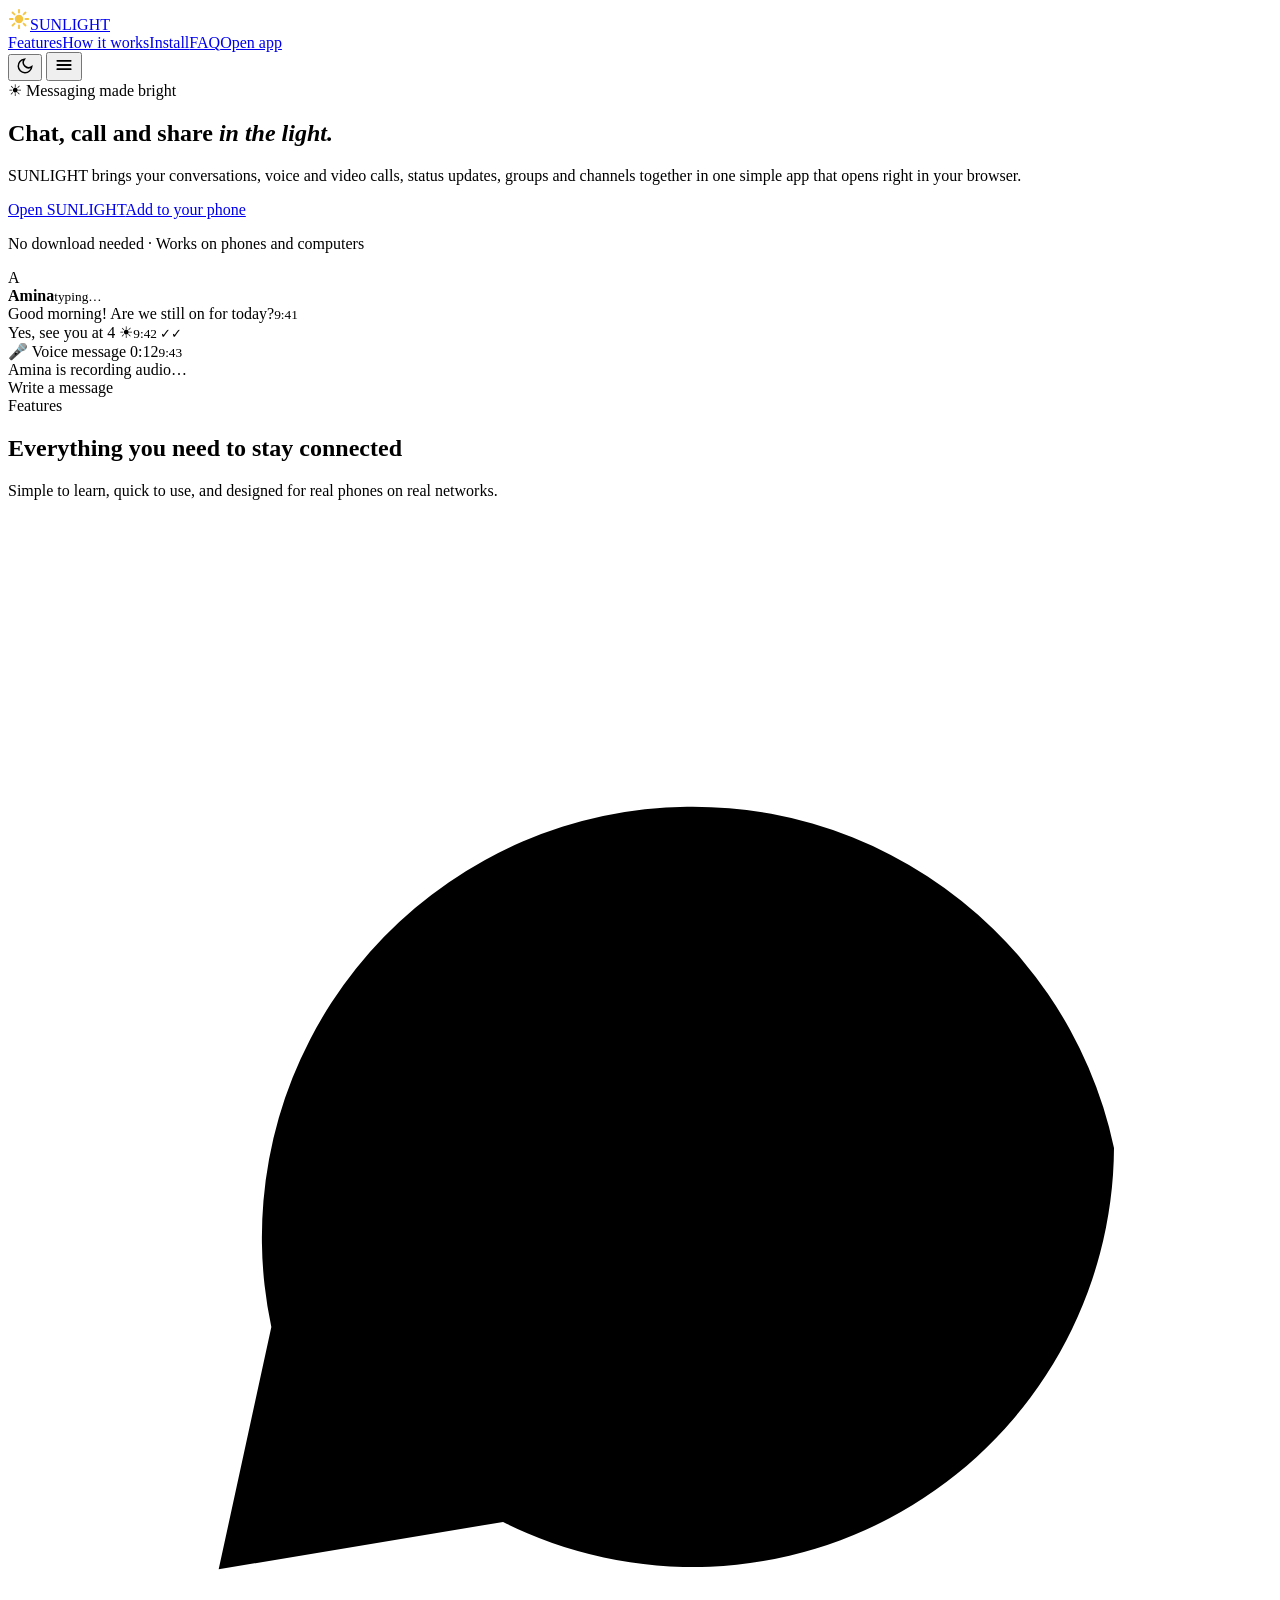
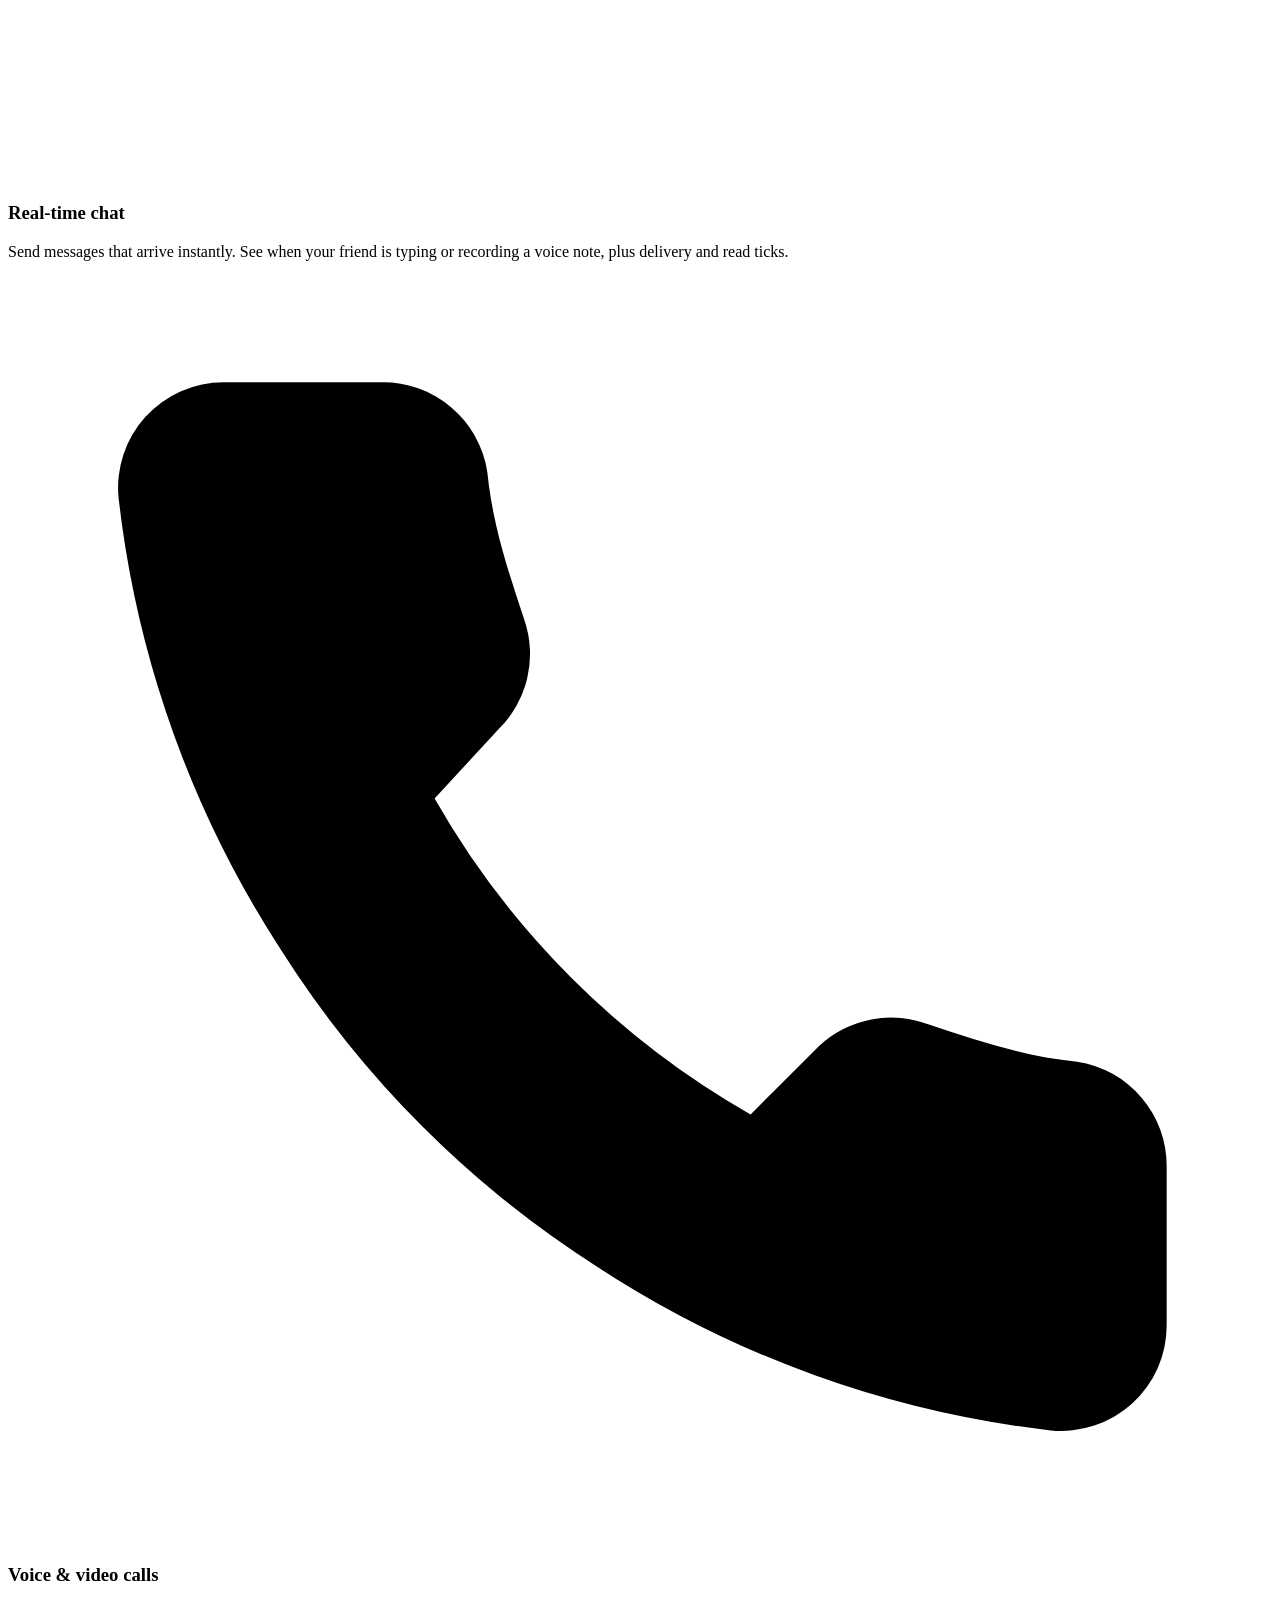
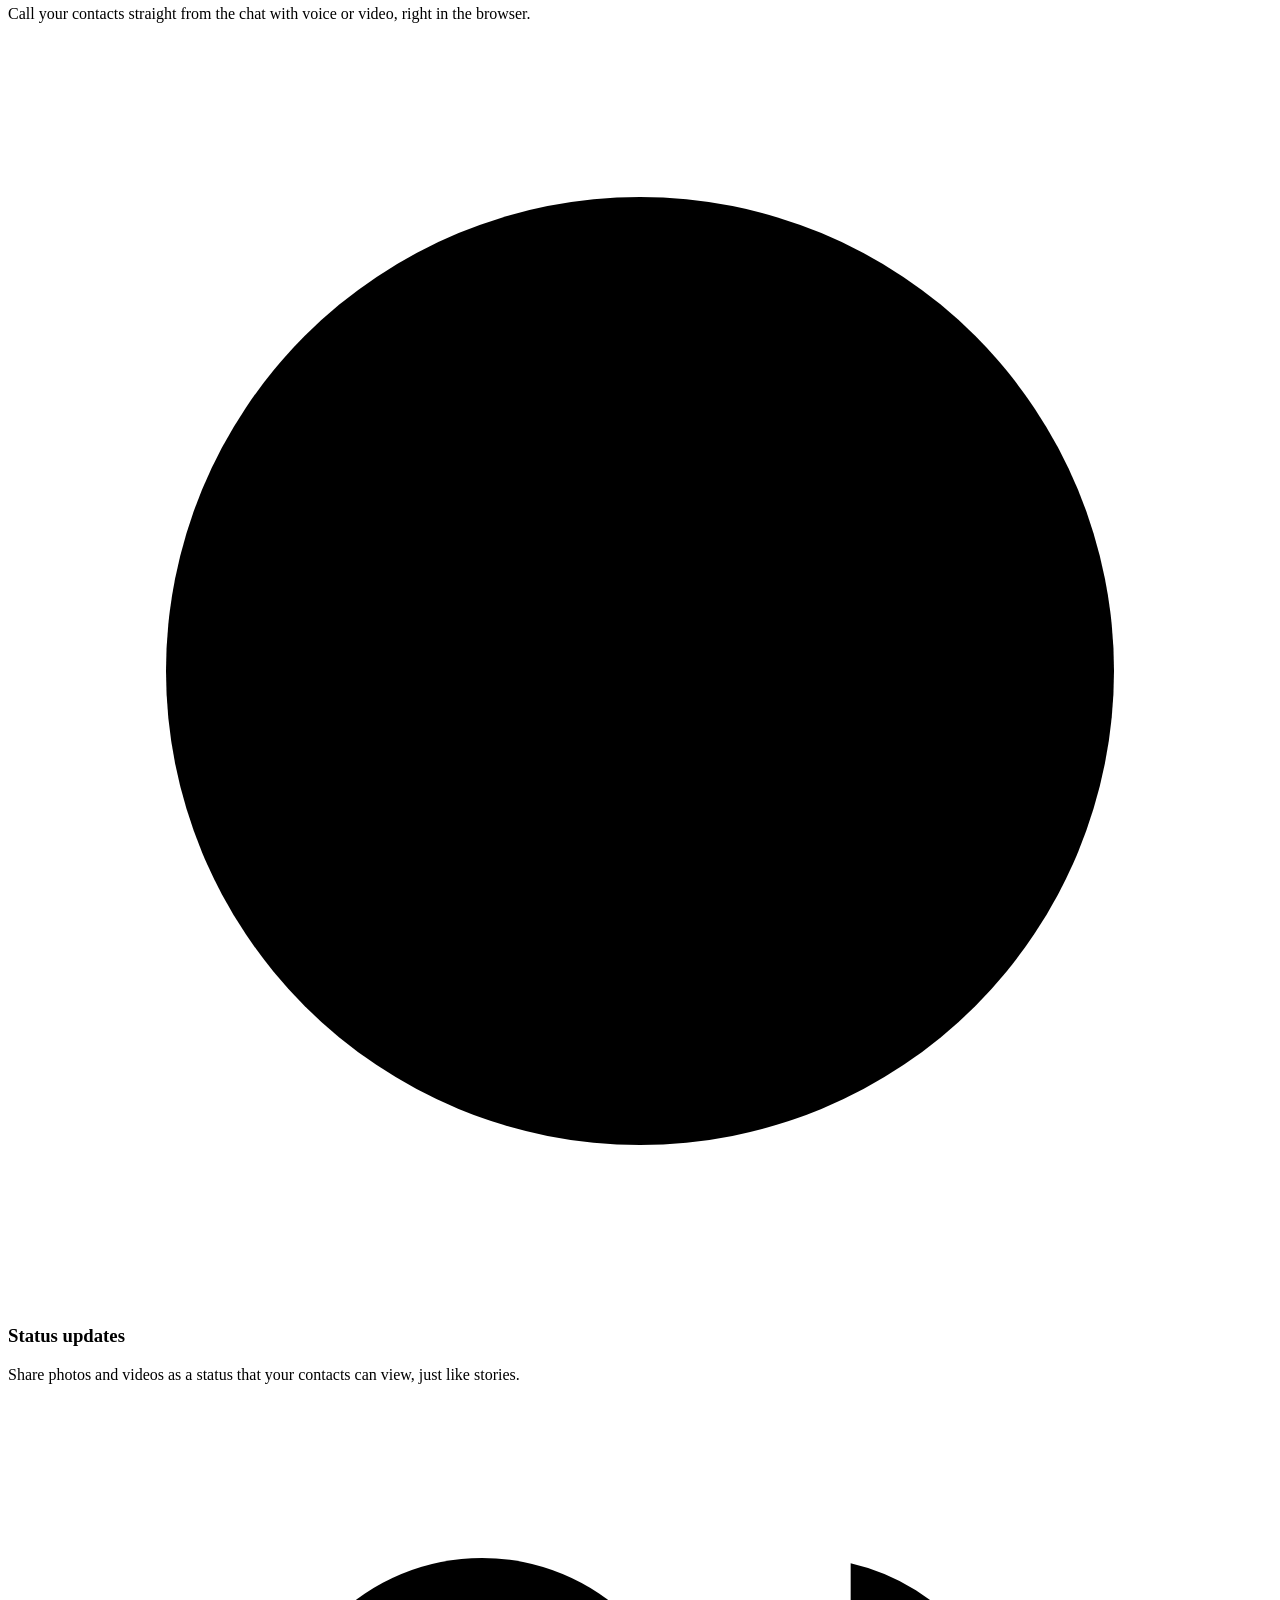
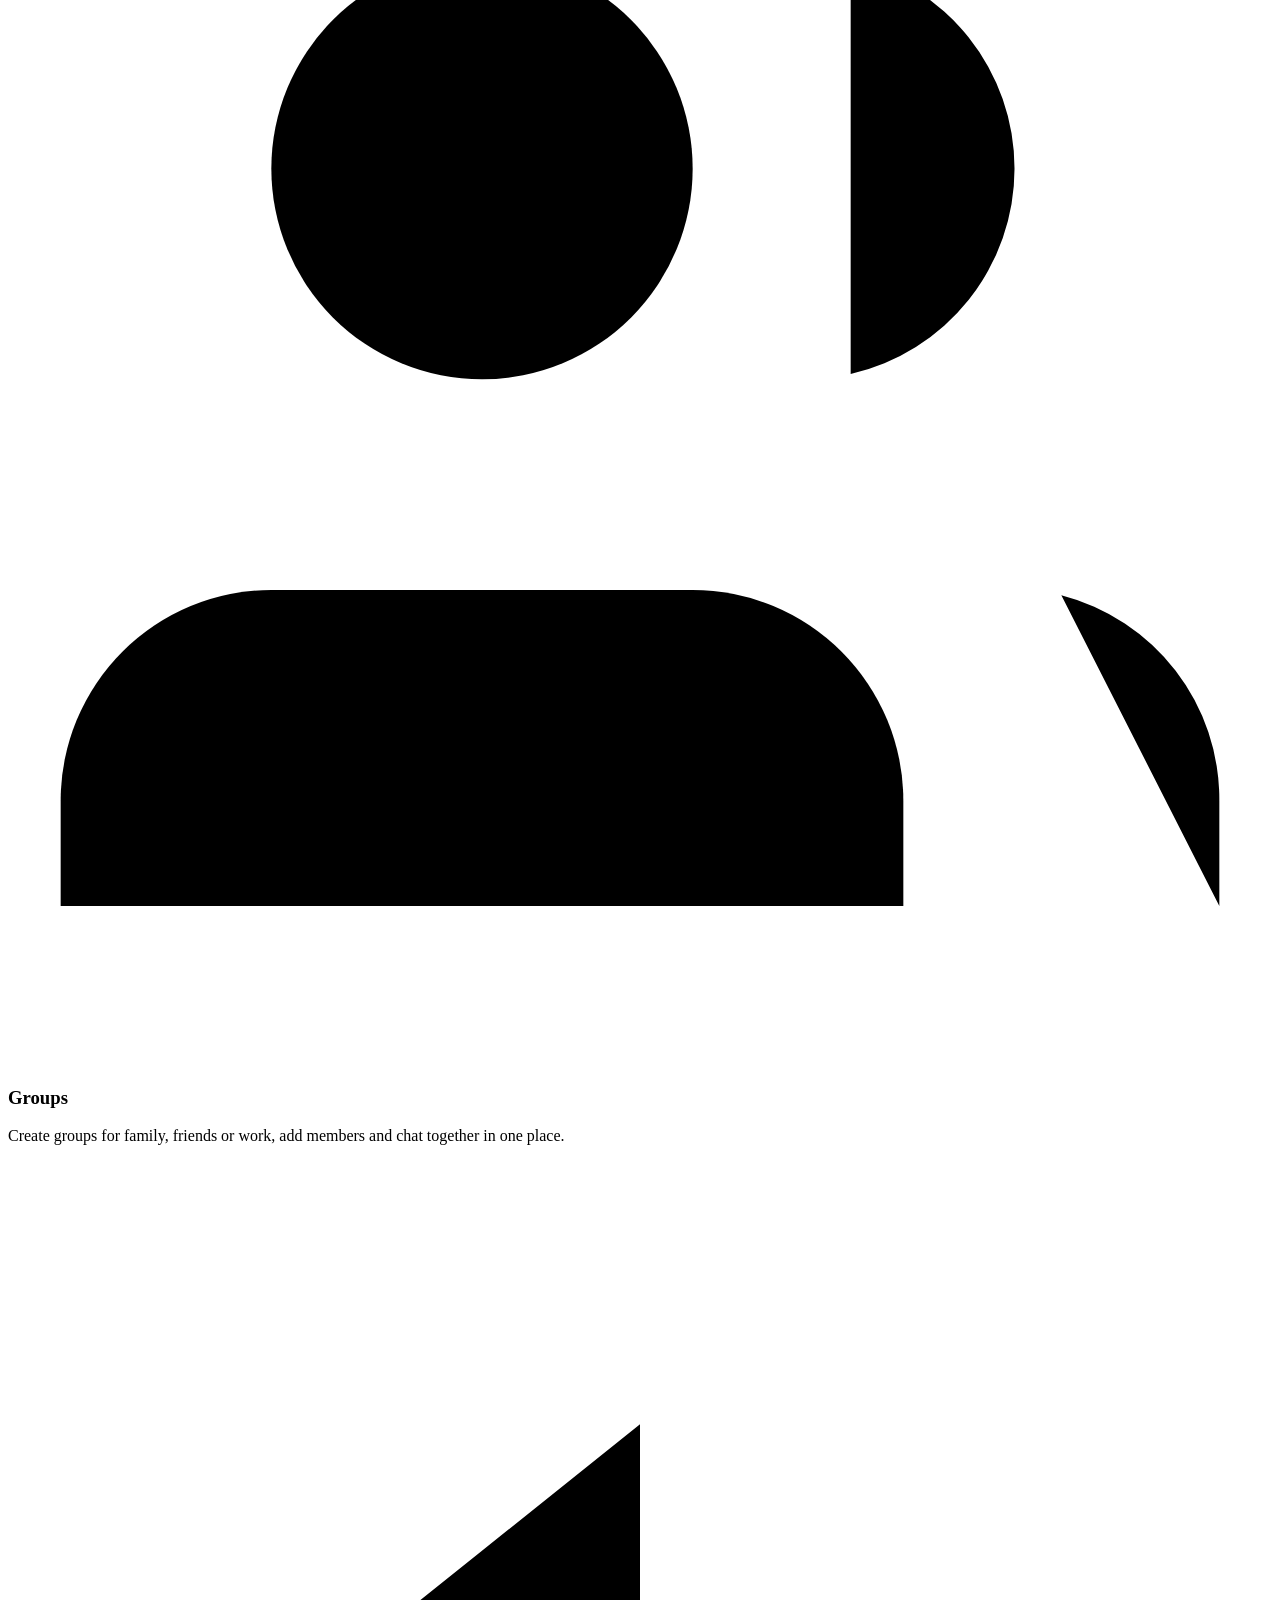
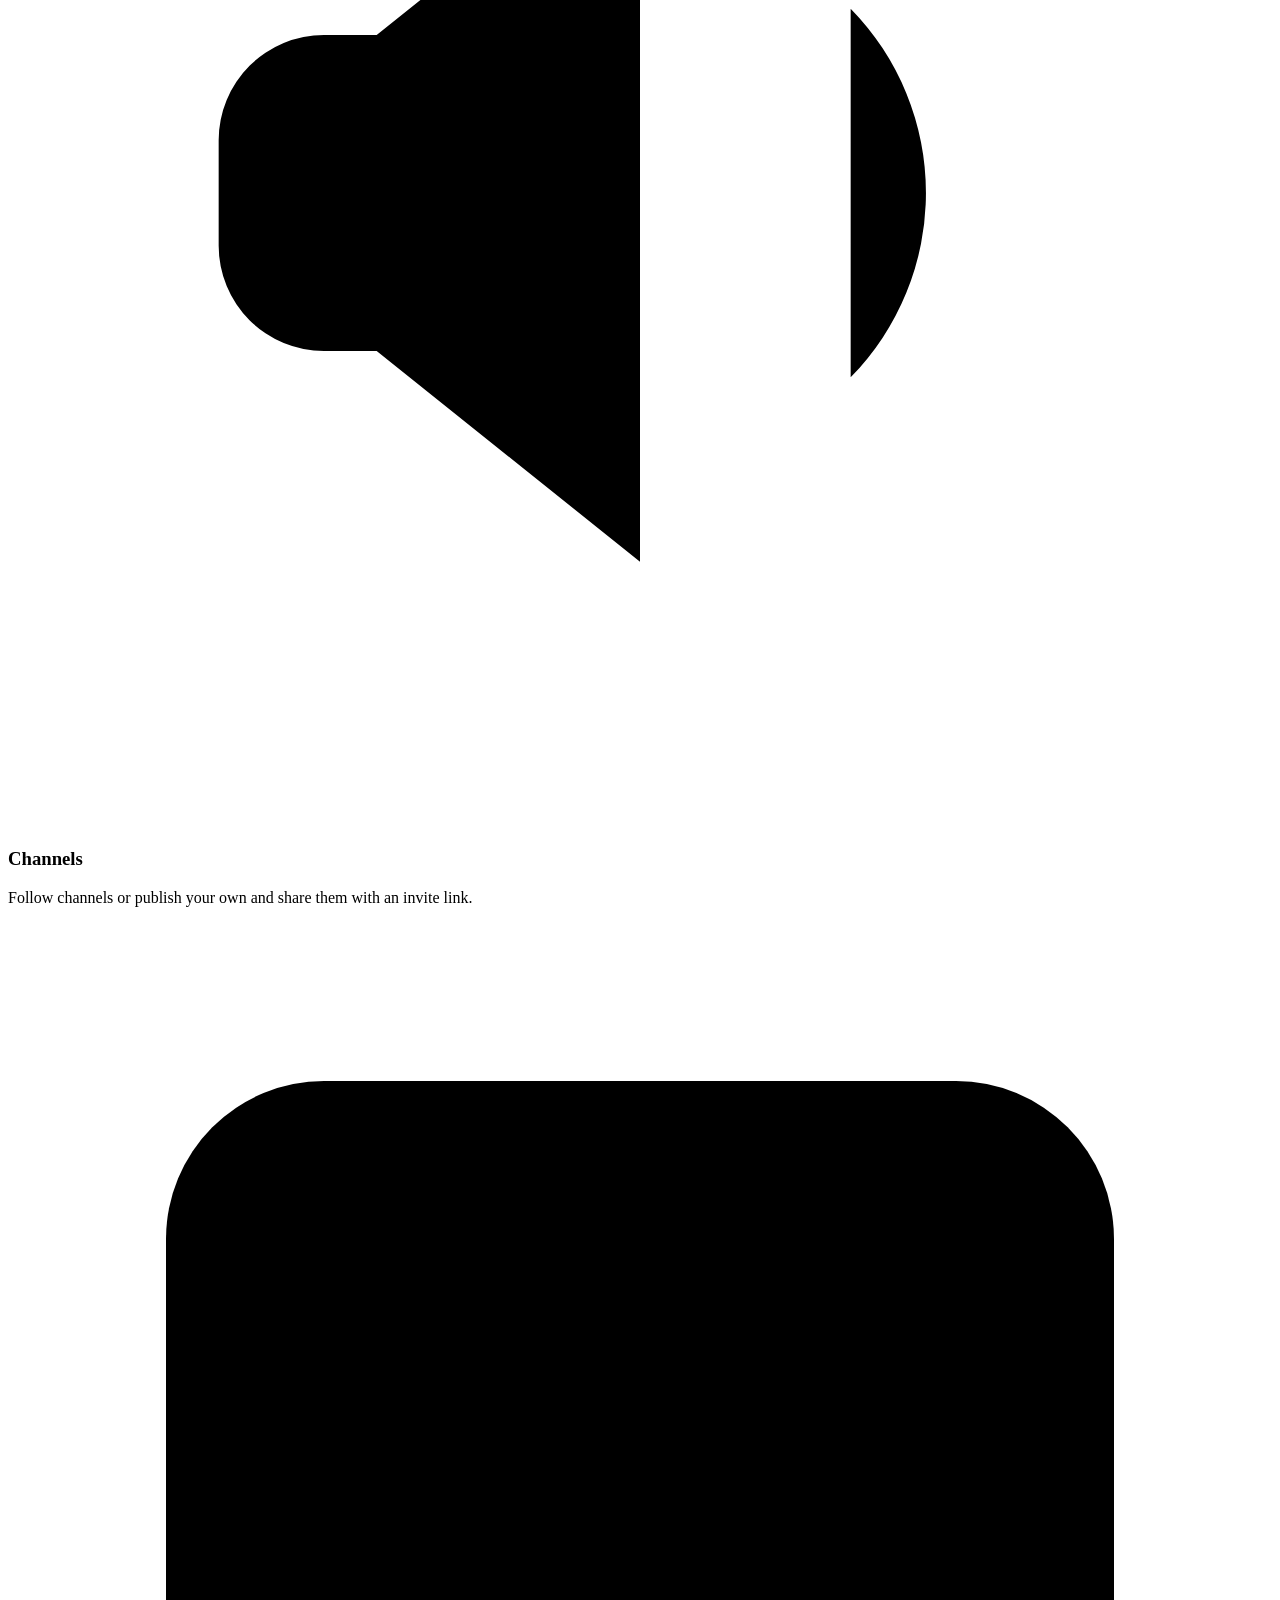
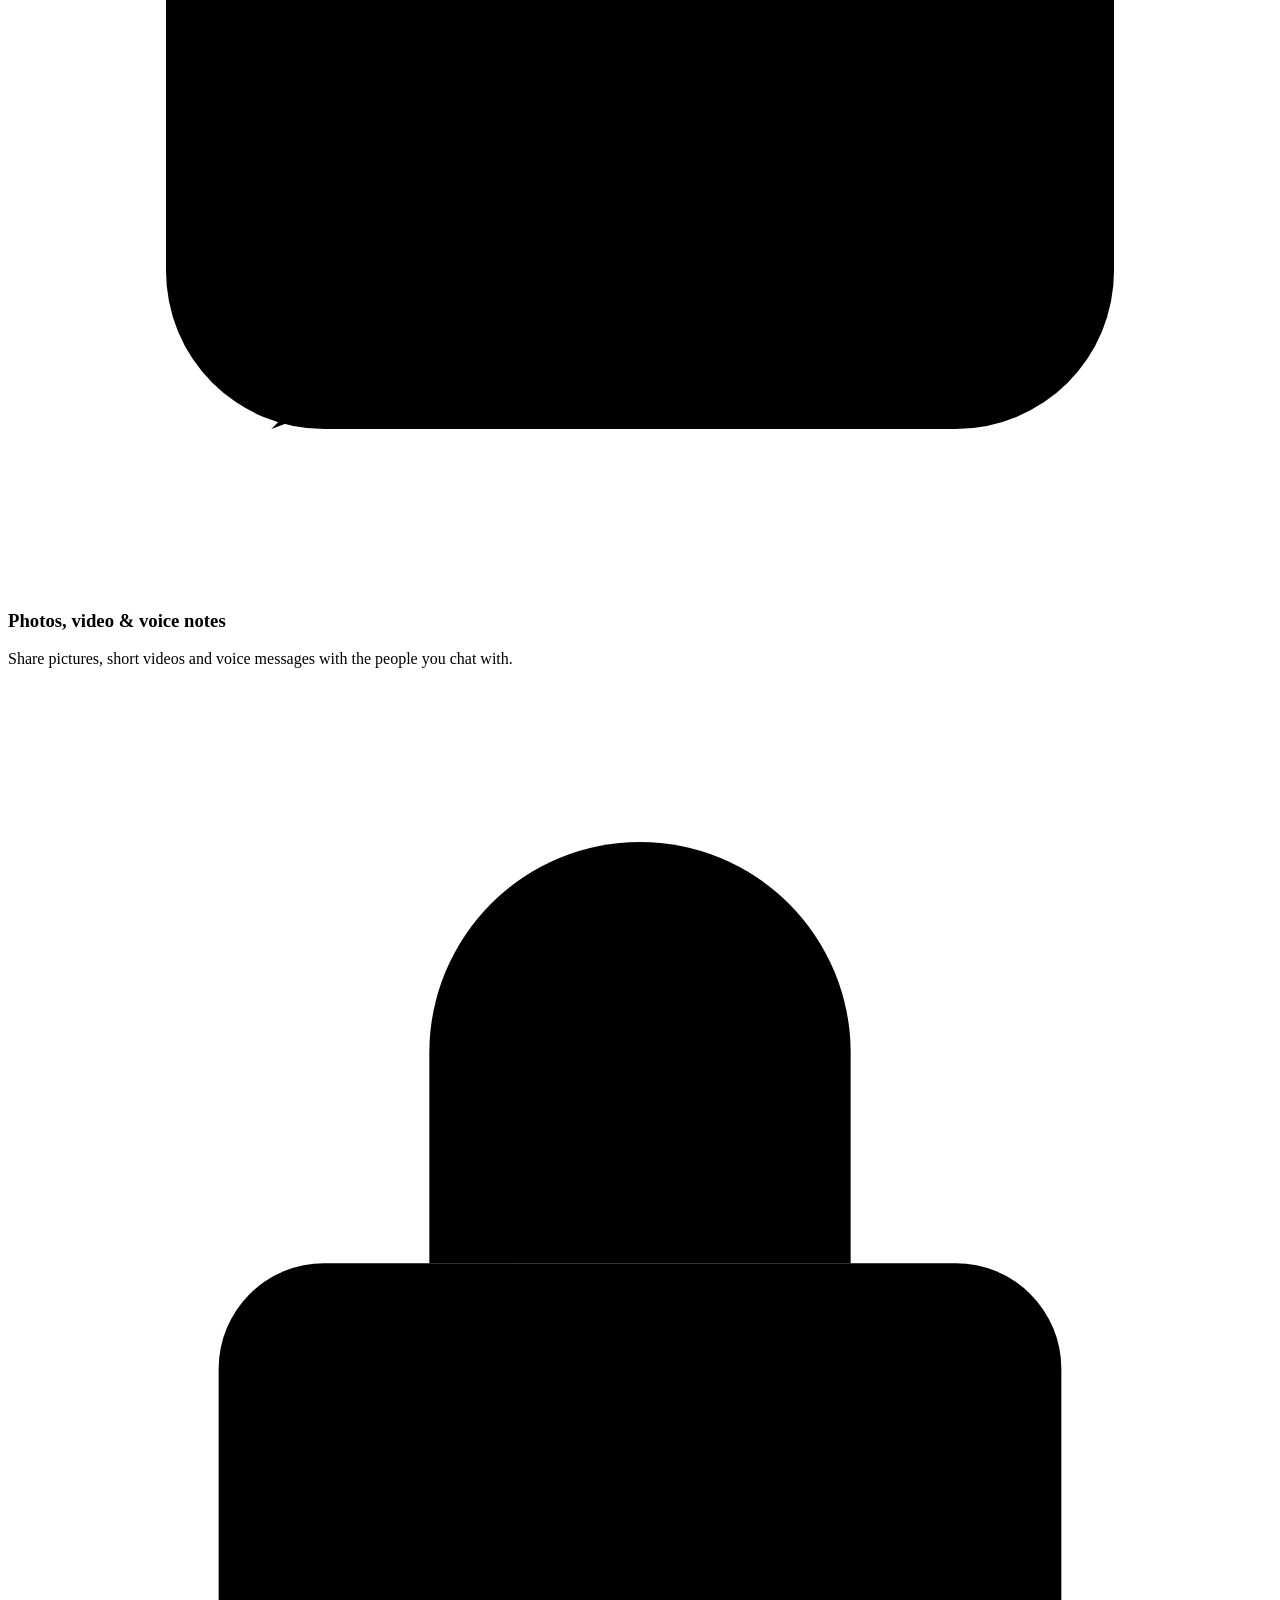
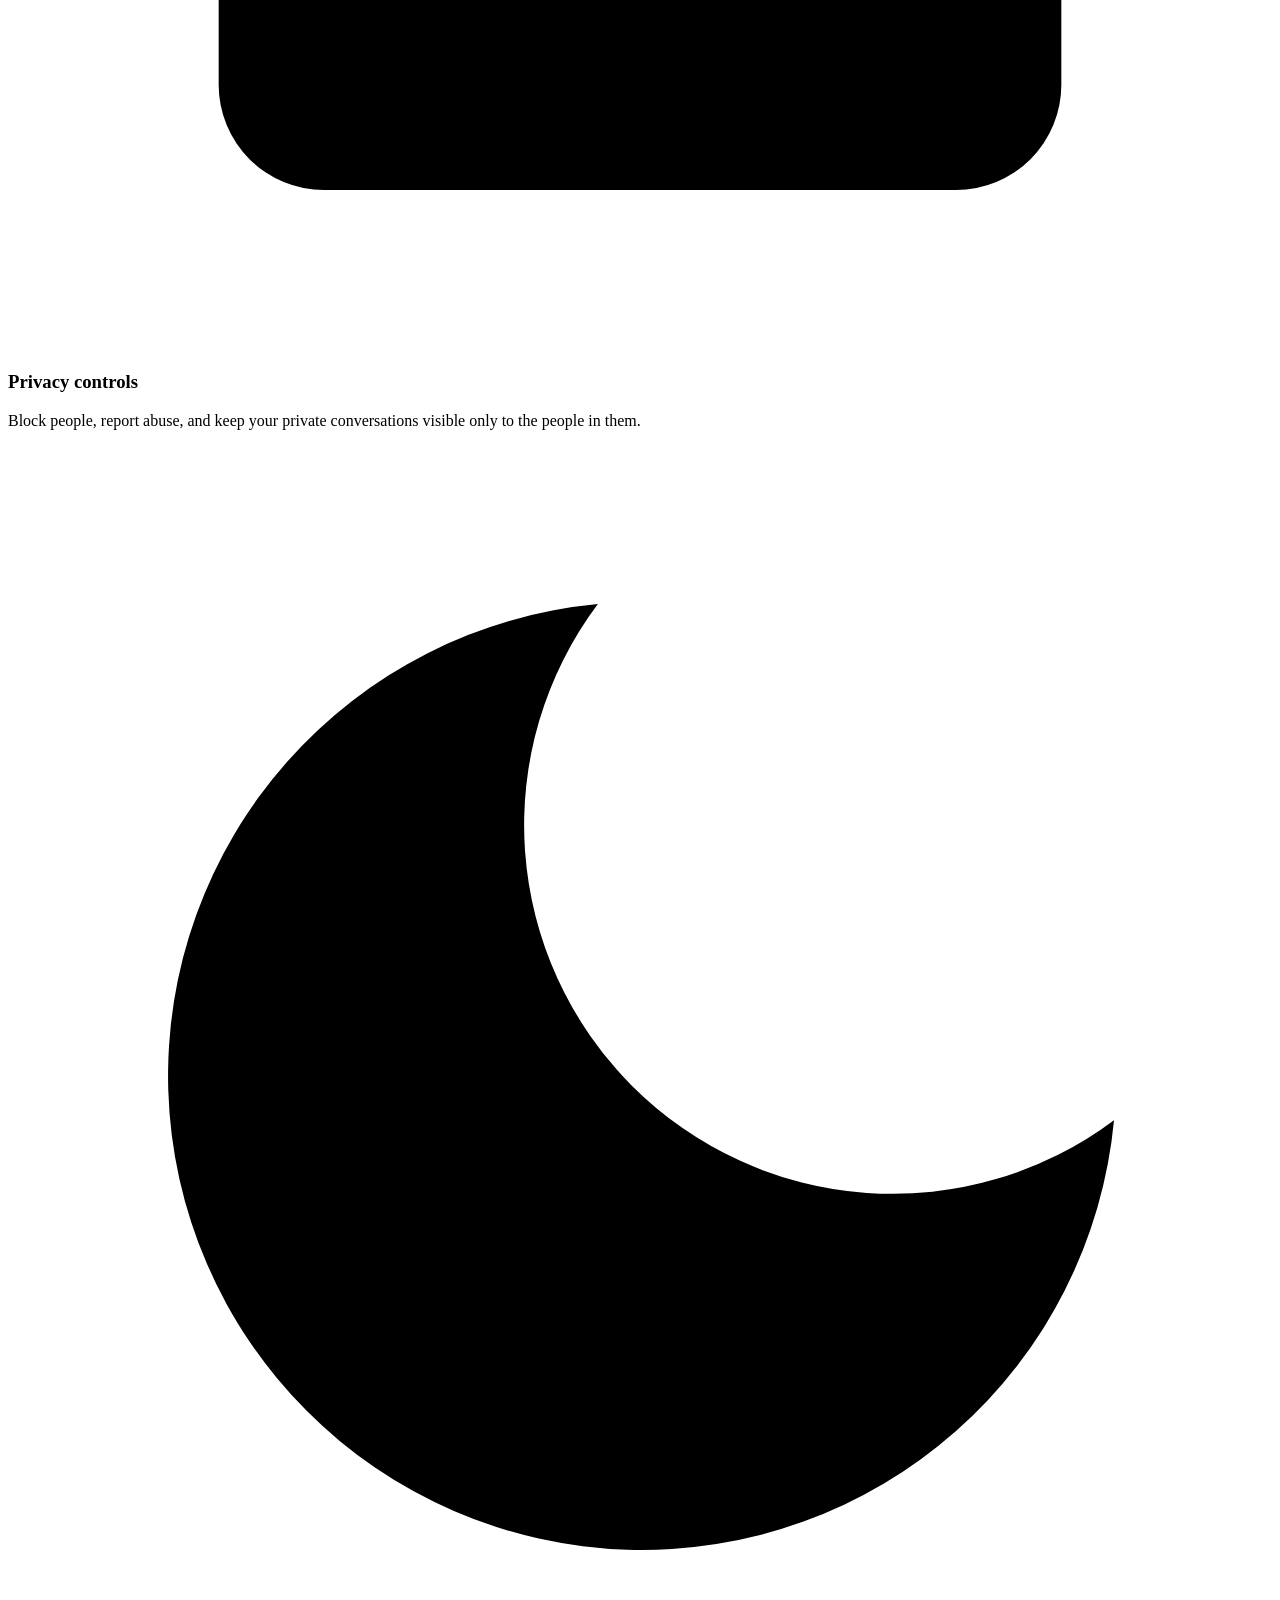
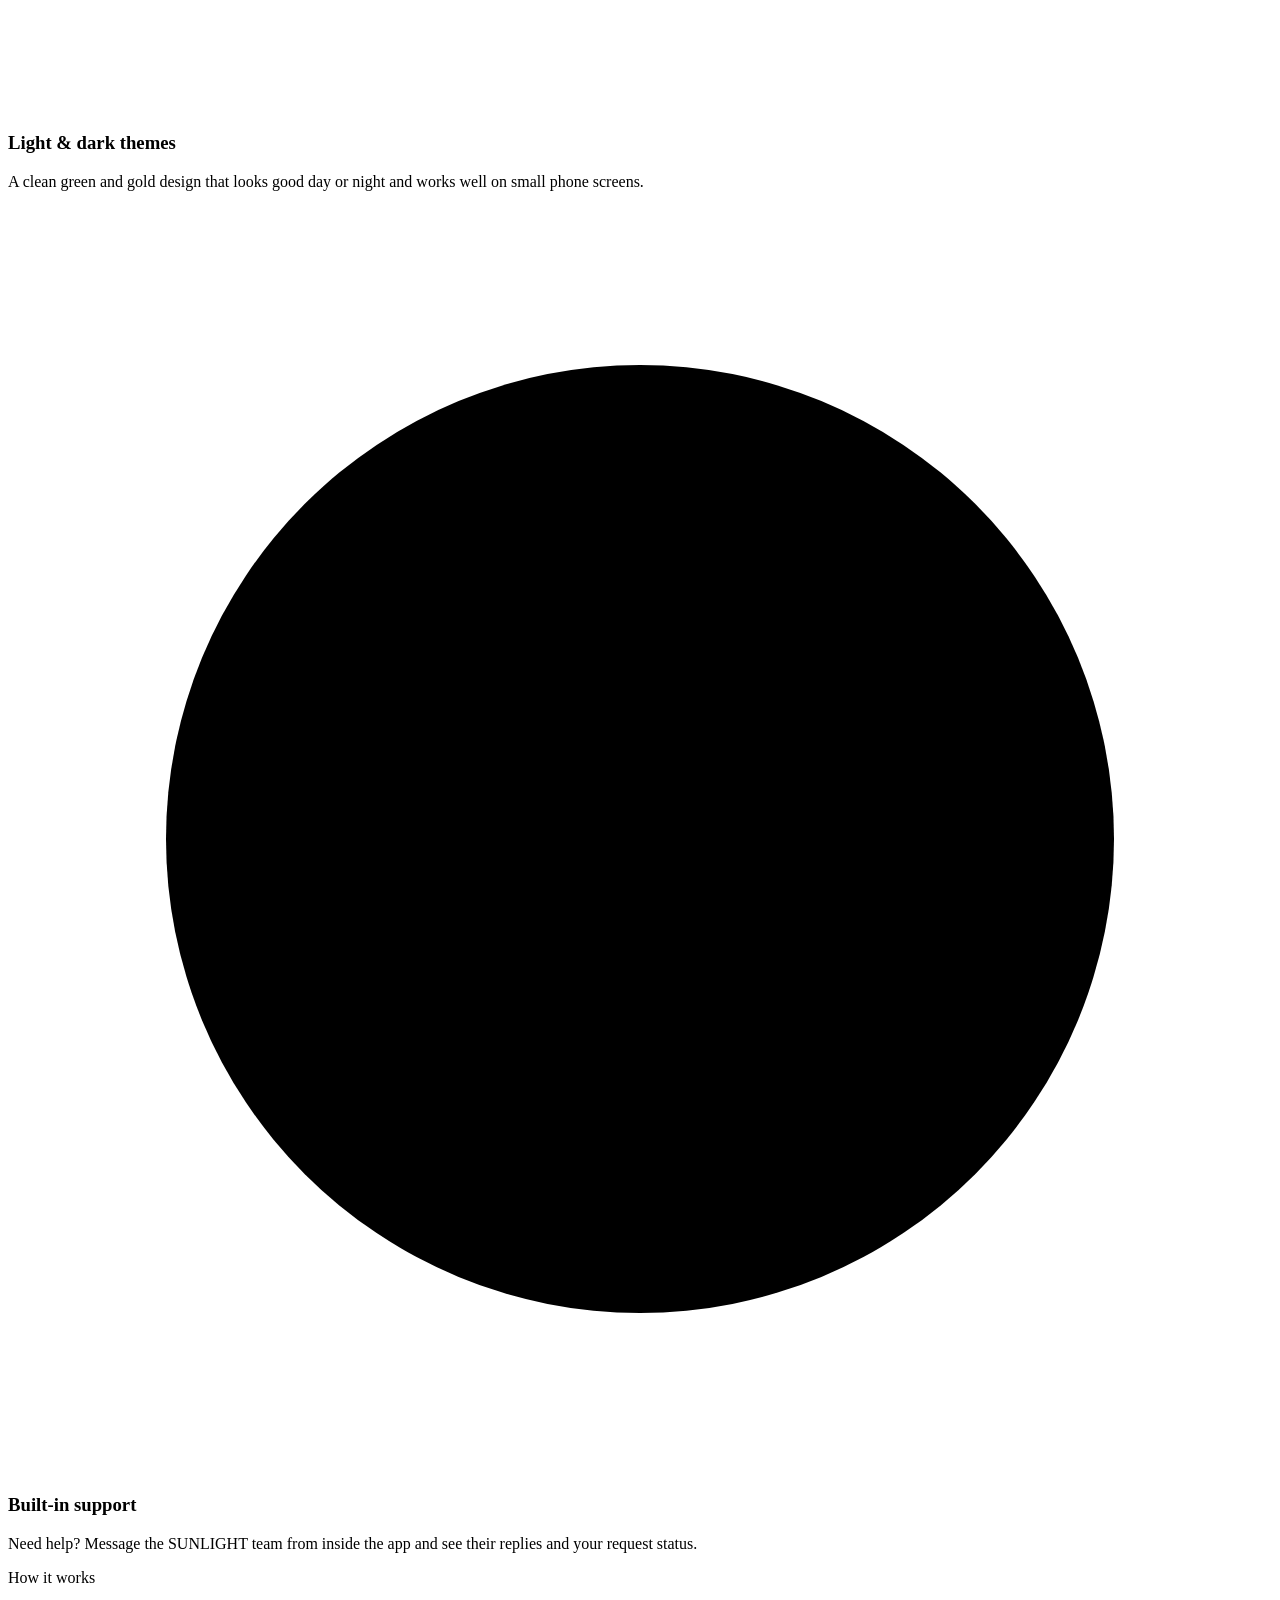
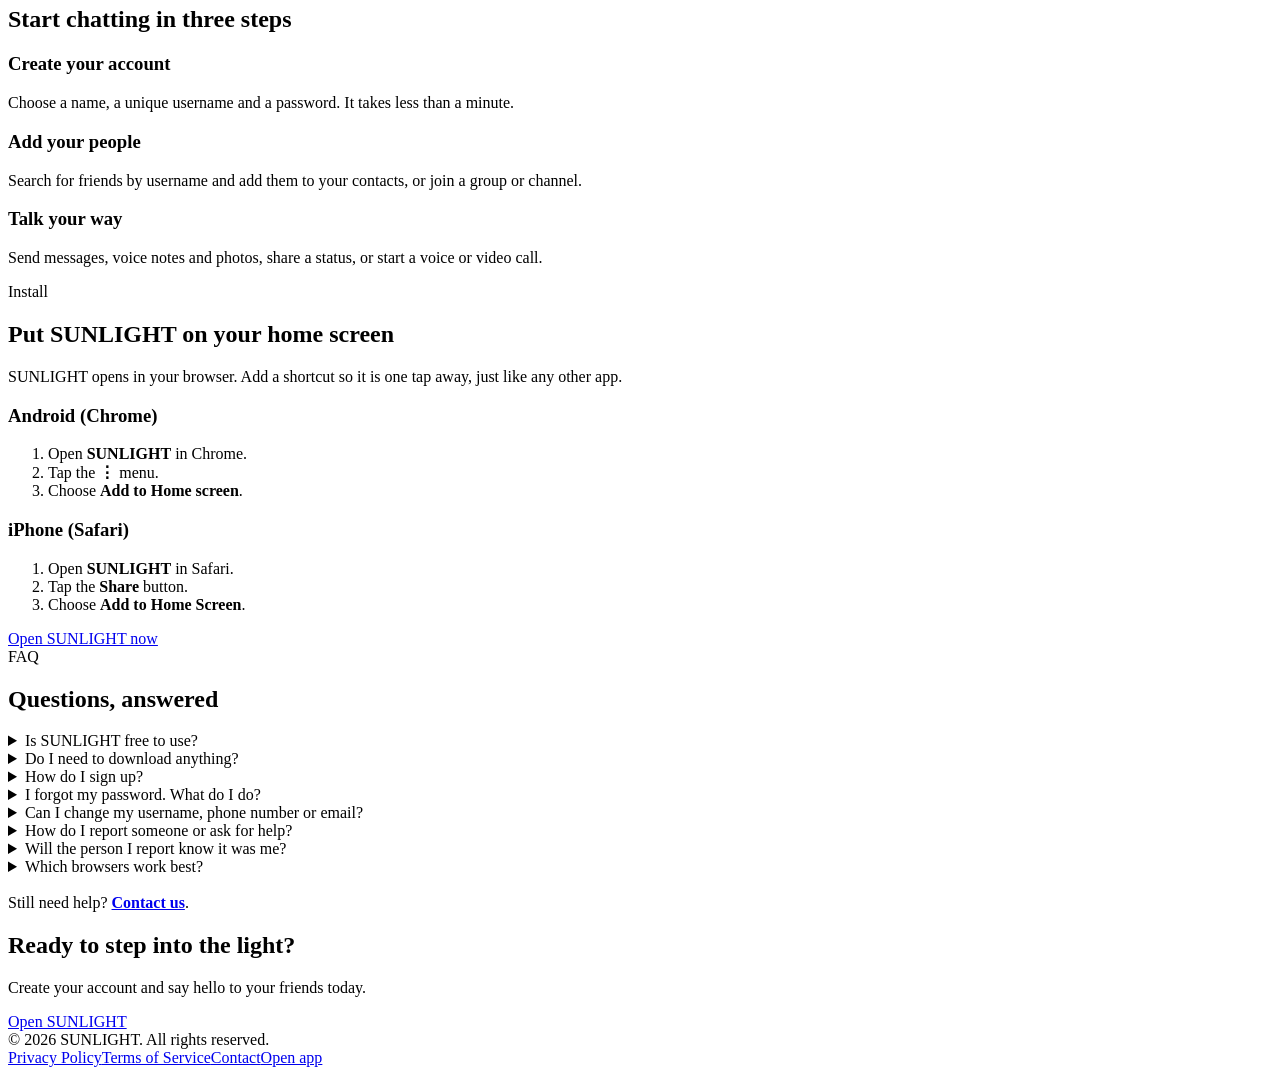
==== commit a31291a9: "Add files via upload" ====
--- a/public/index.html
+++ b/public/index.html
@@ -1,3665 +1,45 @@
-<!DOCTYPE html>
-<html lang="en">
-<head>
-<meta charset="UTF-8">
-<meta name="viewport" content="width=device-width, initial-scale=1, viewport-fit=cover, interactive-widget=resizes-content">
-<meta name="theme-color" content="#08130F">
-<script>try{document.documentElement.dataset.theme=localStorage.getItem("sl_theme")==="light"?"light":"dark"}catch(e){document.documentElement.dataset.theme="dark"}</script>
-<title>SUNLIGHT</title>
-<link rel="preconnect" href="https://fonts.googleapis.com">
-<link rel="preconnect" href="https://fonts.gstatic.com" crossorigin>
+<!doctype html>
+<html lang="en" data-theme="dark"><head><meta charset="utf-8">
+<meta name="viewport" content="width=device-width, initial-scale=1, viewport-fit=cover">
+<meta name="theme-color" content="#06100C">
+<title>SUNLIGHT – Chat, call and share in the light</title>
+<meta name="description" content="SUNLIGHT is a fast, friendly messaging app: real-time chat, voice and video calls, status updates, groups and channels. Open it in your browser.">
+<meta property="og:title" content="SUNLIGHT – Chat, call and share in the light"><meta property="og:description" content="SUNLIGHT is a fast, friendly messaging app: real-time chat, voice and video calls, status updates, groups and channels. Open it in your browser."><meta property="og:type" content="website">
+<link rel="icon" href="data:image/svg+xml,%3Csvg xmlns='http://www.w3.org/2000/svg' viewBox='0 0 24 24'%3E%3Crect width='24' height='24' rx='6' fill='%23075B42'/%3E%3Ccircle cx='12' cy='12' r='4.6' fill='%23F5C542'/%3E%3C/svg%3E">
+<link rel="preconnect" href="https://fonts.googleapis.com"><link rel="preconnect" href="https://fonts.gstatic.com" crossorigin>
 <link href="https://fonts.googleapis.com/css2?family=Inter:wght@400;500;600;700;800&display=swap" rel="stylesheet">
-<link rel="stylesheet" href="https://cdnjs.cloudflare.com/ajax/libs/font-awesome/6.5.1/css/all.min.css">
-<style>
-:root,:root[data-theme="light"]{
-  --green:#075B42; --green-d:#054733; --gold:#F5C542; --gold-s:rgba(245,197,66,.22);
-  --bg:#fff; --text:#17231F; --muted:#6B7A74; --line:#EAF0ED; --soft:#F4F8F6; --blue:#2F9BFF;
-  --shadow:0 6px 20px rgba(7,91,66,.16); --r:16px;
-  --page:#E9EFEC; --surface:#fff; --head:#075B42; --accent:#075B42; --chatbg:#F3F1EA; --bubble-in:#fff; --bubble-out:#D5EBDD;
-  --faint:#9AA8A2; --line2:#D8E2DD; --danger-s:#FCE9E9; --danger-line:#F1C4C4; --seen:#CBD6D1; --seen2:#E3EAE7; --skel1:#E9EFEC; --skel2:#E4ECE8; --ink:#17231F; --pshadow:rgba(0,0,0,.12); --toast:#17231F;
-}
-:root[data-theme="dark"]{
-  --green:#075B42; --green-d:#054733; --gold:#F5C542; --gold-s:rgba(245,197,66,.22);
-  --bg:#0A0D0C; --text:#EEF3F0; --muted:#98A8A1; --line:#232C28; --soft:#1A211E; --blue:#4DA8FF;
-  --shadow:0 6px 20px rgba(0,0,0,.5);
-  --page:#000; --surface:#131917; --head:#08130F; --accent:#F5C542; --chatbg:#050807; --bubble-in:#1A211E; --bubble-out:#0B4D38;
-  --faint:#74847D; --line2:#33403A; --danger-s:#3A1B1B; --danger-line:#5A2B2B; --seen:#3A4640; --seen2:#232C28; --skel1:#151B19; --skel2:#222B27; --ink:#EEF3F0; --pshadow:rgba(0,0,0,.6); --toast:#2B3A34;
-  color-scheme:dark;
-}
-*{box-sizing:border-box;margin:0;padding:0;-webkit-tap-highlight-color:transparent}
-html,body{height:100%;overflow-x:hidden}
-body{font-family:'Inter',system-ui,sans-serif;background:var(--page);color:var(--text);font-size:15px}
-button{font:inherit;color:inherit;background:none;border:0;cursor:pointer}
-input,textarea{font:inherit;color:inherit;border:0;outline:0;background:none}
-ul{list-style:none}
-:focus-visible{outline:2px solid var(--gold);outline-offset:2px}
+<link rel="stylesheet" href="/site.css">
+<script>try{var t=localStorage.getItem("sl_theme");document.documentElement.dataset.theme=t==="light"||t==="dark"?t:(matchMedia("(prefers-color-scheme: light)").matches?"light":"dark")}catch(e){}</script>
+</head><body>
+<header class="nav"><div class="wrap"><a class="brand" href="/" aria-label="SUNLIGHT home"><span class="logo"><svg width="22" height="22" viewBox="0 0 24 24" fill="#F5C542" aria-hidden="true"><circle cx="12" cy="12" r="4.6"/><g stroke="#F5C542" stroke-width="2" stroke-linecap="round"><path d="M12 2v3M12 19v3M2 12h3M19 12h3M4.9 4.9l2.1 2.1M17 17l2.1 2.1M19.1 4.9L17 7M7 17l-2.1 2.1"/></g></svg></span>SUNLIGHT</a>
+<nav id="nav" aria-label="Main"><a class="l" href="#features">Features</a><a class="l" href="#how">How it works</a><a class="l" href="#install">Install</a><a class="l" href="#faq">FAQ</a><a class="btn sm" href="/app/">Open app</a></nav>
+<button class="icon-btn" id="themeBtn" aria-label="Switch theme"><svg width="18" height="18" viewBox="0 0 24 24" fill="none" stroke="currentColor" stroke-width="2" stroke-linecap="round"><path d="M21 12.8A9 9 0 1 1 11.2 3a7 7 0 0 0 9.8 9.8z"/></svg></button>
+<button class="icon-btn menu-btn" id="menuBtn" aria-label="Menu" aria-expanded="false" aria-controls="nav"><svg width="20" height="20" viewBox="0 0 24 24" fill="none" stroke="currentColor" stroke-width="2.2" stroke-linecap="round"><path d="M4 7h16M4 12h16M4 17h16"/></svg></button></div></header>
 
-.app{position:relative;display:flex;flex-direction:column;height:100dvh;max-width:480px;margin:0 auto;background:var(--bg);overflow:hidden;overflow:clip;box-shadow:0 0 40px rgba(0,0,0,.12)}   /* clip: can never be scrolled sideways by focus() / scrollIntoView() */
+<main>
+<section class="hero"><div class="wrap"><div>
+<span class="eyebrow">☀ Messaging made bright</span>
+<h1>Chat, call and share <em>in the light.</em></h1>
+<p class="lead">SUNLIGHT brings your conversations, voice and video calls, status updates, groups and channels together in one simple app that opens right in your browser.</p>
+<div class="cta"><a class="btn" href="/app/">Open SUNLIGHT</a><a class="btn ghost" href="#install">Add to your phone</a></div>
+<p class="note">No download needed · Works on phones and computers</p></div>
+<div class="phone" aria-hidden="true"><div class="screen"><div class="s-head"><span class="s-av">A</span><div><strong>Amina</strong><small>typing…</small></div></div>
+<div class="s-body"><div class="b in">Good morning! Are we still on for today?<small>9:41</small></div><div class="b out">Yes, see you at 4 ☀<small>9:42 ✓✓</small></div><div class="b in">🎤 Voice message 0:12<small>9:43</small></div><div class="typing">Amina is recording audio…</div></div>
+<div class="s-in"><span>Write a message</span><i></i></div></div></div></div></section>
 
-/* header */
-.top{position:relative;background:var(--head);color:#fff;padding:calc(10px + env(safe-area-inset-top,0px)) 14px 10px;z-index:20}
-.top-row{display:flex;align-items:center;justify-content:space-between;height:42px}
-.brand{display:flex;align-items:center;gap:10px}
-.logo{width:34px;height:34px;border-radius:11px;background:#fff;display:grid;place-items:center;color:var(--gold);font-size:19px;box-shadow:0 2px 8px rgba(0,0,0,.18)}
-.logo i{animation:spin 24s linear infinite}
-@keyframes spin{to{transform:rotate(360deg)}}
-.brand h1{font-size:20px;font-weight:800;letter-spacing:.06em}
-.top-actions{display:flex;gap:2px}
-.icon-btn{width:40px;height:40px;border-radius:50%;display:grid;place-items:center;font-size:17px;color:inherit;transition:background .2s,transform .15s}
-.icon-btn:active{background:rgba(255,255,255,.16);transform:scale(.92)}
-.icon-btn.small{width:32px;height:32px;font-size:15px}
-.icon-btn.light{color:#fff}
-.searchbar{display:flex;align-items:center;gap:10px;background:var(--surface);color:var(--text);border-radius:14px;padding:0 6px 0 14px;height:0;opacity:0;overflow:hidden;margin-top:0;transition:height .25s,opacity .25s,margin .25s}
-.searchbar.open{height:44px;opacity:1;margin-top:10px}
-.searchbar i{color:var(--muted);font-size:14px}
-.searchbar input{flex:1;min-width:0}
-.searchbar .icon-btn{color:var(--muted)}
-.dropdown{position:absolute;right:12px;top:calc(54px + env(safe-area-inset-top,0px));width:210px;background:var(--surface);color:var(--text);border-radius:14px;padding:6px;box-shadow:0 12px 32px rgba(0,0,0,.22);opacity:0;transform:translateY(-8px) scale(.96);transform-origin:top right;pointer-events:none;transition:.18s}
-.dropdown.open{opacity:1;transform:none;pointer-events:auto}
-.dropdown li{display:flex;align-items:center;gap:12px;padding:12px;border-radius:10px;font-weight:500;cursor:pointer}
-.dropdown li i{width:18px;color:var(--accent);text-align:center}
-.dropdown li:active,.dropdown li:hover{background:var(--soft)}
+<section id="features"><div class="wrap"><span class="kick">Features</span><h2>Everything you need to stay connected</h2><p class="sub">Simple to learn, quick to use, and designed for real phones on real networks.</p><div class="grid"><div class="card"><span class="ic"><svg viewBox="0 0 24 24"><path d="M21 12a8 8 0 0 1-11.6 7.1L4 20l1-4.6A8 8 0 1 1 21 12z"/></svg></span><h3>Real-time chat</h3><p>Send messages that arrive instantly. See when your friend is typing or recording a voice note, plus delivery and read ticks.</p></div><div class="card"><span class="ic"><svg viewBox="0 0 24 24"><path d="M22 16.9v3a2 2 0 0 1-2.2 2 19.8 19.8 0 0 1-8.6-3.1 19.5 19.5 0 0 1-6-6A19.8 19.8 0 0 1 2.1 4.2 2 2 0 0 1 4.1 2h3a2 2 0 0 1 2 1.7c.1 1 .4 1.9.7 2.8a2 2 0 0 1-.5 2.1L8.1 9.9a16 16 0 0 0 6 6l1.3-1.3a2 2 0 0 1 2.1-.4c.9.3 1.8.6 2.8.7a2 2 0 0 1 1.7 2z"/></svg></span><h3>Voice &amp; video calls</h3><p>Call your contacts straight from the chat with voice or video, right in the browser.</p></div><div class="card"><span class="ic"><svg viewBox="0 0 24 24"><circle cx="12" cy="12" r="9"/><circle cx="12" cy="12" r="3.5"/></svg></span><h3>Status updates</h3><p>Share photos and videos as a status that your contacts can view, just like stories.</p></div><div class="card"><span class="ic"><svg viewBox="0 0 24 24"><path d="M17 21v-2a4 4 0 0 0-4-4H5a4 4 0 0 0-4 4v2"/><circle cx="9" cy="7" r="4"/><path d="M23 21v-2a4 4 0 0 0-3-3.9M16 3.1a4 4 0 0 1 0 7.8"/></svg></span><h3>Groups</h3><p>Create groups for family, friends or work, add members and chat together in one place.</p></div><div class="card"><span class="ic"><svg viewBox="0 0 24 24"><path d="M4 11v2a2 2 0 0 0 2 2h1l5 4V5L7 9H6a2 2 0 0 0-2 2zM16 8.5a5 5 0 0 1 0 7"/></svg></span><h3>Channels</h3><p>Follow channels or publish your own and share them with an invite link.</p></div><div class="card"><span class="ic"><svg viewBox="0 0 24 24"><rect x="3" y="3" width="18" height="18" rx="3"/><circle cx="8.5" cy="9" r="1.6"/><path d="M21 15l-5-5L5 21"/></svg></span><h3>Photos, video &amp; voice notes</h3><p>Share pictures, short videos and voice messages with the people you chat with.</p></div><div class="card"><span class="ic"><svg viewBox="0 0 24 24"><rect x="4" y="11" width="16" height="10" rx="2"/><path d="M8 11V7a4 4 0 0 1 8 0v4"/></svg></span><h3>Privacy controls</h3><p>Block people, report abuse, and keep your private conversations visible only to the people in them.</p></div><div class="card"><span class="ic"><svg viewBox="0 0 24 24"><path d="M21 12.8A9 9 0 1 1 11.2 3a7 7 0 0 0 9.8 9.8z"/></svg></span><h3>Light &amp; dark themes</h3><p>A clean green and gold design that looks good day or night and works well on small phone screens.</p></div><div class="card"><span class="ic"><svg viewBox="0 0 24 24"><circle cx="12" cy="12" r="9"/><path d="M9.1 9a3 3 0 0 1 5.8 1c0 2-3 2.5-3 4M12 17.5h.01"/></svg></span><h3>Built-in support</h3><p>Need help? Message the SUNLIGHT team from inside the app and see their replies and your request status.</p></div></div></div></section>
 
-/* main + views */
-main{flex:1;overflow-y:auto;overflow-x:hidden;position:relative;padding-bottom:96px;scrollbar-width:none}
-main::-webkit-scrollbar{display:none}
-.view{display:none}
-.view.active{display:block;animation:fade .28s ease}
-@keyframes fade{from{opacity:0;transform:translateY(8px)}to{opacity:1;transform:none}}
-.title{font-size:24px;font-weight:800;padding:18px 16px 8px}
-.sub{font-size:13px;font-weight:600;color:var(--muted);padding:14px 16px 6px}
+<section class="alt" id="how"><div class="wrap"><span class="kick">How it works</span><h2>Start chatting in three steps</h2>
+<div class="steps"><div class="step"><h3>Create your account</h3><p>Choose a name, a unique username and a password. It takes less than a minute.</p></div><div class="step"><h3>Add your people</h3><p>Search for friends by username and add them to your contacts, or join a group or channel.</p></div><div class="step"><h3>Talk your way</h3><p>Send messages, voice notes and photos, share a status, or start a voice or video call.</p></div></div></div></section>
 
-/* tabs */
-.tabs{display:flex;gap:8px;padding:12px 14px 4px;overflow-x:auto;scrollbar-width:none}
-.tabs::-webkit-scrollbar{display:none}
-.tab{position:relative;padding:8px 16px;border-radius:20px;background:var(--soft);color:var(--muted);font-weight:600;font-size:14px;white-space:nowrap;display:flex;align-items:center;gap:6px;transition:.25s}
-.tab.active{background:var(--green);color:#fff}
-.tab.active::after{content:"";position:absolute;left:50%;bottom:-3px;width:18px;height:3px;border-radius:3px;background:var(--gold);transform:translateX(-50%)}
-.pill{background:var(--gold);color:var(--text);font-size:11px;font-weight:700;min-width:18px;height:18px;border-radius:9px;display:none;place-items:center;padding:0 5px}
-.pill.show{display:grid}
+<section id="install"><div class="wrap"><span class="kick">Install</span><h2>Put SUNLIGHT on your home screen</h2><p class="sub">SUNLIGHT opens in your browser. Add a shortcut so it is one tap away, just like any other app.</p>
+<div class="two"><div class="card"><h3>Android (Chrome)</h3><ol><li>Open <b>SUNLIGHT</b> in Chrome.</li><li>Tap the <b>⋮</b> menu.</li><li>Choose <b>Add to Home screen</b>.</li></ol></div>
+<div class="card"><h3>iPhone (Safari)</h3><ol><li>Open <b>SUNLIGHT</b> in Safari.</li><li>Tap the <b>Share</b> button.</li><li>Choose <b>Add to Home Screen</b>.</li></ol></div></div>
+<div class="cta"><a class="btn" href="/app/">Open SUNLIGHT now</a></div></div></section>
 
-/* stories */
-.stories{display:flex;gap:14px;padding:14px 14px 10px;overflow-x:auto;scrollbar-width:none}
-.stories::-webkit-scrollbar{display:none}
-.story{flex:0 0 64px;text-align:center;font-size:12px;font-weight:500}
-.story .avatar{margin:0 auto 6px}
-.story span.n{display:block;overflow:hidden;text-overflow:ellipsis;white-space:nowrap}
-.ring{border:2px solid var(--green);box-shadow:0 0 0 2px var(--surface),0 0 0 4px var(--gold);margin:4px}
-.ring.seen{border-color:var(--seen);box-shadow:0 0 0 2px var(--surface),0 0 0 4px var(--seen2)}
-.add-badge{position:absolute;right:-2px;bottom:-2px;width:22px;height:22px;border-radius:50%;background:var(--gold);color:var(--green-d);border:2px solid var(--surface);display:grid;place-items:center;font-size:10px}
+<section class="alt" id="faq"><div class="wrap"><span class="kick">FAQ</span><h2>Questions, answered</h2><div class="faq"><details><summary>Is SUNLIGHT free to use?</summary><p>You can create an account and start chatting from the app. If anything about the service changes, we will say so inside the app.</p></details><details><summary>Do I need to download anything?</summary><p>No. SUNLIGHT runs in your browser. On your phone you can add it to your home screen so it opens like an app (see Install above).</p></details><details><summary>How do I sign up?</summary><p>Open the app, choose “Create account”, enter your name, a username and a password. Then add friends by their username.</p></details><details><summary>I forgot my password. What do I do?</summary><p>For your safety, passwords can only be reset by the SUNLIGHT team. Contact support and we will verify that the account is yours before giving you a new password.</p></details><details><summary>Can I change my username, phone number or email?</summary><p>Your username and password are locked once set. You can add a phone number or email once if you have not added them yet. After that, only the SUNLIGHT team can change them, so your account cannot be taken over easily.</p></details><details><summary>How do I report someone or ask for help?</summary><p>Open a chat, tap the menu and choose Report. For anything else, go to Settings → Help → Support and message the team. You will see their reply and the status of your request.</p></details><details><summary>Will the person I report know it was me?</summary><p>No. Reports go only to the SUNLIGHT administrators. The reported person is never told who reported them.</p></details><details><summary>Which browsers work best?</summary><p>A recent version of Chrome, Edge, Firefox or Safari. Calls and voice notes need permission to use your microphone (and camera for video).</p></details></div>
+<p class="note" style="margin-top:18px">Still need help? <a href="/contact"><b>Contact us</b></a>.</p></div></section>
 
-/* avatar */
-.avatar{position:relative;width:52px;height:52px;border-radius:50%;background:var(--green);color:#fff;display:grid;place-items:center;font-weight:700;font-size:18px;flex:none}
-.avatar img{position:absolute;inset:0;width:100%;height:100%;border-radius:50%;object-fit:cover}
-.avatar.sm{width:40px;height:40px;font-size:15px}
-.avatar.big{width:64px;height:64px;font-size:24px}
-.avatar .dot{position:absolute;right:0;bottom:1px;width:13px;height:13px;border-radius:50%;background:#2DCB73;border:2.5px solid var(--surface)}
-
-/* rows */
-.row{display:flex;align-items:center;gap:13px;padding:11px 16px;cursor:pointer;transition:background .15s;animation:fade .3s ease both}
-.row:active{background:var(--soft)}
-.row .body{flex:1;min-width:0;border-bottom:1px solid var(--line);padding-bottom:11px;margin-bottom:-11px;padding-top:0}
-.row:last-child .body{border-bottom:0}
-.line{display:flex;justify-content:space-between;align-items:center;gap:8px}
-.line strong{font-weight:600;font-size:16px;overflow:hidden;text-overflow:ellipsis;white-space:nowrap}
-.time{font-size:12px;color:var(--muted);flex:none}
-.time.new{color:var(--accent);font-weight:600}
-.preview{color:var(--muted);font-size:14px;margin-top:3px;display:flex;align-items:center;gap:5px;min-width:0}
-.preview .txt{overflow:hidden;text-overflow:ellipsis;white-space:nowrap}
-.preview .grow{flex:1;min-width:0;display:flex;align-items:center;gap:5px}
-.tick{font-size:12px;color:var(--faint);flex:none}
-.tick.read{color:var(--blue)}
-.badge{background:var(--green);color:#fff;font-size:11px;font-weight:700;min-width:20px;height:20px;border-radius:10px;display:grid;place-items:center;padding:0 6px;flex:none}
-.fav-ico{color:var(--gold);font-size:12px}
-.missed strong,.missed .txt{color:#D64545}
-.call-btn{color:var(--accent);font-size:17px;width:38px;height:38px;border-radius:50%;display:grid;place-items:center}
-.empty{text-align:center;color:var(--muted);padding:48px 24px}
-.empty i{font-size:30px;color:var(--gold);margin-bottom:12px;display:block}
-
-/* updates / settings */
-.my-status{display:flex;align-items:center;gap:13px;padding:8px 16px}
-.my-status p,.profile-card p{color:var(--muted);font-size:13px;margin-top:2px}
-.profile-card{display:flex;align-items:center;gap:14px;margin:6px 16px 10px;padding:16px;border-radius:var(--r);background:var(--soft)}
-.set-row{display:flex;align-items:center;gap:14px;padding:14px 16px;cursor:pointer}
-.set-row:active{background:var(--soft)}
-.set-ico{width:36px;height:36px;border-radius:11px;background:var(--gold-s);color:var(--accent);display:grid;place-items:center;font-size:15px}
-.set-row small{display:block;color:var(--muted);font-size:12px;margin-top:2px}
-
-/* fab */
-.fab{position:absolute;right:18px;bottom:88px;width:58px;height:58px;border-radius:50%;background:var(--green);color:#fff;font-size:21px;display:grid;place-items:center;box-shadow:var(--shadow);border:3px solid var(--gold);z-index:15;transition:transform .2s,opacity .2s}
-.fab:active{transform:scale(.9)}
-.fab.hide{transform:scale(0);opacity:0;pointer-events:none}
-
-/* bottom nav */
-.bottom-nav{position:absolute;left:0;right:0;bottom:0;display:flex;background:var(--surface);border-top:1px solid var(--line);padding:8px 4px calc(8px + env(safe-area-inset-bottom,0px));box-shadow:0 -4px 18px rgba(23,35,31,.06);z-index:16}
-.nav-item{flex:1;display:flex;flex-direction:column;align-items:center;gap:4px;font-size:11px;font-weight:500;color:var(--muted);transition:color .2s}
-.nav-ico{width:52px;height:30px;border-radius:15px;display:grid;place-items:center;font-size:16px;transition:background .25s}
-.nav-item.active{color:var(--accent);font-weight:700}
-.nav-item.active .nav-ico{background:var(--gold-s)}
-
-/* overlay screens */
-.screen{position:absolute;inset:0;background:var(--surface);z-index:30;display:flex;flex-direction:column;transform:translateX(100%);visibility:hidden;transition:transform .3s cubic-bezier(.3,.8,.3,1),visibility .3s}
-.screen.open{transform:none;visibility:visible}
-.screen-head{display:flex;align-items:center;gap:8px;background:var(--head);color:#fff;padding:calc(10px + env(safe-area-inset-top,0px)) 8px 10px 6px;min-height:62px}
-.screen-head strong{display:block;font-size:17px;font-weight:600}
-.screen-head small{display:block;font-size:12px;opacity:.8;margin-top:1px}
-.screen-head .grow{flex:1;min-width:0}
-.screen > .chat-list,.screen > .sub{flex:none}
-#newChat{overflow:hidden}
-.quick button{display:flex;align-items:center;gap:14px;width:100%;padding:12px 16px;font-weight:600;text-align:left}
-.quick button:active{background:var(--soft)}
-.q-ico{width:44px;height:44px;border-radius:50%;background:var(--gold);color:var(--green-d);display:grid;place-items:center}
-
-/* conversation */
-.chat-screen{background:var(--chatbg)}
-.messages{flex:1;overflow-y:auto;padding:14px 12px;display:flex;flex-direction:column;gap:6px}
-.crec{align-self:center;display:flex;align-items:center;gap:9px;width:min(88%,290px);box-sizing:border-box;background:var(--surface);color:var(--text);border:1px solid var(--line);border-radius:14px;padding:7px 12px;margin:3px 0;font-size:13px;cursor:pointer;box-shadow:0 1px 2px rgba(0,0,0,.06)}
-.crec .ci{flex:none;width:30px;height:30px;border-radius:50%;display:grid;place-items:center;background:rgba(245,185,0,.14);color:var(--gold);font-size:13px}
-.crec.miss .ci{background:rgba(255,107,107,.15);color:#FF6B6B}.crec.miss .ct{color:#FF6B6B}
-.crec .ct{font-weight:600;line-height:1.25}.crec small{display:block;color:var(--muted);font-size:11.5px;font-weight:400}
-/* ---- settings screens (account / notifications / help) ---- */
-.sbody{flex:1;overflow-y:auto;padding:14px 14px calc(24px + env(safe-area-inset-bottom,0px));display:flex;flex-direction:column;gap:14px;-webkit-overflow-scrolling:touch}
-.scard{background:var(--soft);border-radius:16px;padding:14px 16px;display:flex;flex-direction:column;gap:10px}
-.scard h4{font-size:13px;font-weight:700;letter-spacing:.04em;text-transform:uppercase;color:var(--accent)}
-.scard .hint{color:var(--muted);font-size:12.5px;line-height:1.45}
-.irow{display:flex;justify-content:space-between;gap:12px;align-items:baseline;font-size:14.5px}.irow span{color:var(--muted);flex:none}.irow b{font-weight:600;text-align:right;word-break:break-all}
-.arow{display:flex;align-items:center;gap:12px;padding:6px 0;cursor:pointer;font-size:15px;font-weight:600;background:none;color:inherit;text-align:left;width:100%}
-.arow .set-ico{flex:none}.arow small{display:block;color:var(--muted);font-weight:400;font-size:12.5px}.arow .chev{margin-left:auto;color:var(--muted);font-size:12px}
-.arow.danger{color:#FF6B6B}.arow.danger .set-ico{background:rgba(255,107,107,.15);color:#FF6B6B}
-.sform{display:flex;flex-direction:column;gap:9px;padding-top:4px}.sform[hidden]{display:none}
-.sform input,.sform textarea,.hsearch input{width:100%;background:var(--bg);border:1.5px solid var(--line);border-radius:12px;padding:12px 14px;font-size:15px;transition:border-color .2s}
-.sform input:focus,.sform textarea:focus,.hsearch input:focus{border-color:var(--gold)}.sform textarea{min-height:120px;resize:vertical}
-.sform .fmsg{font-size:13px;min-height:16px}.fmsg.err{color:#FF6B6B}.fmsg.ok{color:#4CC38A}
-.sbtn{background:var(--gold);color:#14210f;font-weight:700;border-radius:12px;padding:12px;font-size:15px}.sbtn:disabled{opacity:.5}.sbtn.ghost{background:var(--bg);color:var(--text);border:1.5px solid var(--line)}.sbtn.red{background:#E5484D;color:#fff}
-.tgl{display:flex;align-items:center;gap:12px;padding:8px 0;cursor:pointer}.tgl .tx{flex:1;font-size:15px;font-weight:500}.tgl .tx small{display:block;color:var(--muted);font-weight:400;font-size:12.5px;margin-top:1px}
-.tgl input{position:absolute;opacity:0;pointer-events:none}.tgl .tsw{flex:none;width:46px;height:26px;border-radius:13px;background:var(--line2,#3a4640);position:relative;transition:background .2s}
-.tgl .tsw::after{content:'';position:absolute;top:3px;left:3px;width:20px;height:20px;border-radius:50%;background:#fff;transition:transform .2s}
-.tgl input:checked+.tsw{background:var(--gold)}.tgl input:checked+.tsw::after{transform:translateX(20px);background:#14210f}.tgl input:focus-visible+.tsw{outline:2px solid var(--gold);outline-offset:2px}.tgl.off{opacity:.45;pointer-events:none}
-.tone{display:flex;align-items:center;gap:10px;padding:8px 2px;cursor:pointer}.tone .rd{flex:none;width:20px;height:20px;border-radius:50%;border:2px solid var(--muted);display:grid;place-items:center}
-.tone.sel .rd{border-color:var(--gold)}.tone.sel .rd::after{content:'';width:10px;height:10px;border-radius:50%;background:var(--gold)}.tone span{flex:1;font-size:15px}
-.tone button{flex:none;width:36px;height:36px;border-radius:50%;background:var(--gold-s);color:var(--accent);display:grid;place-items:center}
-.hsearch{position:relative}.hsearch i{position:absolute;left:14px;top:50%;transform:translateY(-50%);color:var(--muted)}.hsearch input{padding-left:40px}
-.hcats{display:grid;grid-template-columns:1fr 1fr;gap:10px}.hcat{background:var(--soft);border-radius:14px;padding:14px 12px;display:flex;flex-direction:column;gap:8px;font-size:14px;font-weight:600;text-align:left;color:inherit;cursor:pointer}
-.hcat .set-ico{width:34px;height:34px}.hcat small{color:var(--muted);font-weight:400;font-size:12px}
-.faq{background:var(--soft);border-radius:14px;overflow:hidden}.faq button{width:100%;text-align:left;padding:13px 14px;font-weight:600;font-size:14.5px;display:flex;gap:10px;align-items:center;color:inherit}
-.faq button i{margin-left:auto;color:var(--muted);font-size:12px;transition:transform .2s}.faq.open button i{transform:rotate(180deg)}
-.faq .ans{display:none;padding:0 14px 14px;color:var(--muted);font-size:14px;line-height:1.55}.faq.open .ans{display:block}
-.hnote{background:var(--gold-s);border-radius:12px;padding:10px 12px;font-size:13px;line-height:1.45}
-.sreq{border-top:1px solid var(--line);padding-top:8px;font-size:13.5px}.sreq b{display:block}.sreq small{color:var(--muted)}
-/* ---- groups ---- */
-#gNewScreen,#gInfoScreen{z-index:35}#gPickScreen{z-index:36}
-.gpick{width:96px;height:96px;border-radius:50%;background:var(--gold-s);color:var(--accent);font-size:28px;display:grid;place-items:center;overflow:hidden;position:relative;cursor:pointer}
-.gpick img{position:absolute;inset:0;width:100%;height:100%;object-fit:cover}
-.chips{display:flex;flex-wrap:wrap;gap:8px}.chips span{background:var(--bg);border:1px solid var(--line);border-radius:16px;padding:5px 10px;font-size:13px;display:flex;align-items:center;gap:6px}.chips span button{color:var(--muted);font-size:12px}
-.gpfoot{padding:10px 14px calc(12px + env(safe-area-inset-bottom,0px));border-top:1px solid var(--line);background:var(--bg)}
-.prow{display:flex;align-items:center;gap:12px;padding:8px 4px;cursor:pointer;border-radius:12px}.prow:active{background:var(--soft)}.prow .body{flex:1;min-width:0}.prow .body small{display:block;color:var(--muted);font-size:12.5px}
-.prow .ck{flex:none;width:22px;height:22px;border-radius:50%;border:2px solid var(--muted);display:grid;place-items:center;font-size:11px;color:transparent}.prow.on .ck{background:var(--gold);border-color:var(--gold);color:#14210f}
-.badge-r{font-size:11px;font-weight:700;color:var(--accent);background:var(--gold-s);border-radius:9px;padding:2px 8px}
-.ginfo-top{display:flex;flex-direction:column;align-items:center;gap:6px;text-align:center}.ginfo-top .avatar{width:96px;height:96px;font-size:32px}.ginfo-top h3{font-size:20px;margin:4px 0 0}.ginfo-top p{color:var(--muted);font-size:14px;max-width:100%;word-break:break-word;white-space:pre-wrap}
-.msg .gname{display:block;font-size:12.5px;font-weight:700;margin-bottom:2px}
-.msg .rx{display:flex;flex-wrap:wrap;gap:4px;margin-top:4px}.msg .rx span{background:rgba(255,255,255,.1);border:1px solid var(--line);border-radius:12px;padding:1px 7px;font-size:13px;cursor:pointer}.msg .rx span.me{border-color:var(--gold);background:var(--gold-s)}
-.rxrow{display:flex;justify-content:space-around;padding:6px 4px 10px}.rxrow button{width:46px!important;padding:6px!important;justify-content:center;font-size:24px;border-radius:50%!important}
-body:not(.gmode) .gonly{display:none!important}body.gmode .ponly{display:none!important}
-.seg{display:flex;gap:6px;margin:0 16px 8px;background:var(--soft);border-radius:14px;padding:4px}.seg button{flex:1;padding:8px;border-radius:11px;font-weight:600;font-size:14px;color:var(--muted)}.seg button.on{background:var(--gold);color:#14210f}
-.comm-act{margin:4px 16px 10px}.comm-act button{width:100%}
-/* ---- channels ---- */
-#chNewScreen,#chScreen{z-index:34}#chInfoScreen{z-index:35}
-.chfeed{flex:1;overflow-y:auto;padding:12px;display:flex;flex-direction:column;gap:12px;background:var(--bg);-webkit-overflow-scrolling:touch}
-.post{background:var(--soft);border-radius:16px;padding:12px 14px;display:flex;flex-direction:column;gap:8px;max-width:100%}
-.post .ph{display:flex;align-items:center;gap:8px}.post .ph strong{font-size:14px}.post .ph small{color:var(--muted);font-size:12px}.post .ph .grow{flex:1;min-width:0}
-.post .pb{font-size:15px;line-height:1.5;word-break:break-word;white-space:pre-wrap}.post .img-wrap,.post .vid{border-radius:12px;overflow:hidden;max-width:100%}
-.post .img-wrap img{width:100%;display:block;max-height:420px;object-fit:cover}
-.post .pa{display:flex;flex-wrap:wrap;align-items:center;gap:6px}.post .pa button,.post .pa span.rxc{display:flex;align-items:center;gap:6px;border-radius:16px;padding:5px 11px;background:var(--bg);border:1px solid var(--line);font-size:13px;color:inherit}
-.post .pa button.on{border-color:var(--gold);background:var(--gold-s)}.post .pa .grow{flex:1}
-.post .pdel{color:var(--muted);font-style:italic;font-size:14px}
-.chbar{padding:10px 14px calc(12px + env(safe-area-inset-bottom,0px));border-top:1px solid var(--line);background:var(--bg);text-align:center}
-.chcomposer{border-top:1px solid var(--line);background:var(--bg);padding:8px 10px calc(10px + env(safe-area-inset-bottom,0px))}
-.chrow{display:flex;align-items:flex-end;gap:8px}.chrow textarea{flex:1;background:var(--soft);border-radius:20px;padding:10px 14px;font-size:15px;max-height:120px;resize:none}
-.chatt{display:flex;align-items:center;gap:8px;padding:4px 6px 8px;font-size:13px;color:var(--muted)}.chatt button{margin-left:auto;color:var(--muted)}
-.crow-mini{display:flex;align-items:center;gap:8px;color:var(--muted);font-size:12.5px}
-.disc-h{margin:10px 16px 6px;font-size:13px;font-weight:700;letter-spacing:.04em;text-transform:uppercase;color:var(--accent)}
-.row .subbtn{flex:none;border-radius:16px;padding:6px 14px;font-weight:700;font-size:13px;background:var(--gold);color:#14210f}.row .subbtn.on{background:var(--bg);color:var(--text);border:1.5px solid var(--line)}
-.comm-search{margin:0 16px 8px}
-.cmt{border-top:1px solid var(--line);padding:8px 0;font-size:14px}.cmt b{font-size:13px}.cmt small{color:var(--muted);margin-left:6px}.cmt button{float:right;color:var(--muted);font-size:12px}
-.cminput{display:flex;gap:8px;margin-top:10px}.cminput input{flex:1;background:var(--bg);border:1.5px solid var(--line);border-radius:18px;padding:10px 14px;font-size:15px}.cminput button{background:var(--gold);color:#14210f;border-radius:18px;padding:0 16px;font-weight:700}
-.day{align-self:center;background:var(--surface);color:var(--muted);font-size:12px;font-weight:500;padding:5px 12px;border-radius:10px;margin-bottom:6px;box-shadow:0 1px 2px rgba(0,0,0,.06)}
-.msg{max-width:80%;padding:8px 12px 6px;border-radius:14px;font-size:15px;line-height:1.4;word-wrap:break-word;box-shadow:0 1px 2px rgba(0,0,0,.07);animation:pop .22s ease both}
-@keyframes pop{from{opacity:0;transform:scale(.94) translateY(6px)}to{opacity:1;transform:none}}
-.msg.in{align-self:flex-start;background:var(--bubble-in);border-top-left-radius:4px}
-.msg.out{align-self:flex-end;background:var(--bubble-out);border-top-right-radius:4px}
-.msg small{display:flex;justify-content:flex-end;align-items:center;gap:4px;font-size:11px;color:var(--muted);margin-top:2px}
-.typing{align-self:flex-start;background:var(--bubble-in);border-radius:14px;padding:11px 14px;display:flex;gap:4px}
-.typing i{width:6px;height:6px;border-radius:50%;background:var(--faint);animation:bounce 1s infinite}
-.typing i:nth-child(2){animation-delay:.15s}.typing i:nth-child(3){animation-delay:.3s}
-@keyframes bounce{0%,60%,100%{transform:none}30%{transform:translateY(-4px)}}
-.composer{display:flex;align-items:flex-end;gap:6px;padding:8px 8px calc(8px + env(safe-area-inset-bottom,0px));background:var(--surface);border-top:1px solid var(--line)}
-.composer .icon-btn{color:var(--muted);flex:none;margin-bottom:2px}
-.composer textarea{flex:1;min-width:0;height:44px;max-height:120px;background:var(--soft);border-radius:22px;padding:12px 16px;line-height:1.3;font-size:15px;resize:none}
-.send{width:44px;height:44px;border-radius:50%;background:var(--green);color:#fff;display:grid;place-items:center;font-size:16px;flex:none;transition:transform .15s}
-.send:active{transform:scale(.9)}
-.send.mic{background:var(--gold);color:var(--green-d)}
-#chatName{overflow:hidden;text-overflow:ellipsis;white-space:nowrap}
-
-/* chat bubbles: grouping, media, voice, replies */
-.msg{user-select:none;-webkit-user-select:none;-webkit-touch-callout:none}
-.msg.grp{margin-top:-3px}
-.msg.failed{background:var(--danger-s)}
-.msg.flash{animation:flash 1.1s ease}
-@keyframes flash{0%,60%{box-shadow:0 0 0 3px var(--gold)}100%{box-shadow:0 1px 2px rgba(0,0,0,.07)}}
-.msg .cap{margin-top:4px}
-.msg .del{color:var(--muted);font-style:italic;font-size:14px}
-.msg .retry{font-size:12px;font-weight:600;color:#D64545;margin-top:4px}
-.tick.fail{color:#D64545}
-.msg.media-only{padding:4px 4px 5px}
-.msg.media-only small{padding:0 6px}
-.quote{display:block;background:rgba(7,91,66,.08);border-left:3px solid var(--green);border-radius:8px;padding:5px 9px;margin:0 0 6px;font-size:13px;cursor:pointer;min-width:120px}
-.msg.out .quote{background:rgba(7,91,66,.13)}
-.quote strong{display:block;color:var(--accent);font-size:12px;font-weight:700}
-.quote span{display:block;color:var(--muted);overflow:hidden;text-overflow:ellipsis;white-space:nowrap}
-.img-wrap{position:relative;width:min(240px,62vw);aspect-ratio:4/3;border-radius:10px;overflow:hidden;cursor:pointer;background:linear-gradient(90deg,var(--skel1) 25%,var(--soft) 37%,var(--skel1) 63%);background-size:400% 100%;animation:shimmer 1.3s ease infinite}
-.img-wrap img{display:block;width:100%;height:100%;object-fit:cover;opacity:0;transition:opacity .25s}
-.img-wrap.loaded{animation:none;background:var(--skel1)}
-.img-wrap.loaded img{opacity:1}
-.img-wrap.err{animation:none;display:grid;place-items:center;color:var(--muted);font-size:13px}
-.img-wrap.err::after{content:"Tap to retry"}
-.voice{display:flex;align-items:center;gap:10px;min-width:200px}
-.v-play{width:38px;height:38px;border-radius:50%;background:var(--green);color:#fff;display:grid;place-items:center;flex:none;font-size:14px}
-.v-track{flex:1;height:26px;display:flex;align-items:center;cursor:pointer}
-.v-bar{position:relative;width:100%;height:5px;border-radius:3px;background:rgba(7,91,66,.2)}
-.v-fill{position:absolute;left:0;top:0;bottom:0;width:0;border-radius:3px;background:var(--green)}
-.v-fill::after{content:"";position:absolute;right:-5px;top:-3px;width:11px;height:11px;border-radius:50%;background:var(--green);opacity:0}
-.voice.on .v-fill::after{opacity:1}
-.v-time{font-size:12px;color:var(--muted);min-width:34px;text-align:right;font-variant-numeric:tabular-nums}
-.to-bottom{position:absolute;right:14px;bottom:84px;width:40px;height:40px;border-radius:50%;background:var(--surface);color:var(--accent);box-shadow:0 3px 12px rgba(0,0,0,.2);display:grid;place-items:center;z-index:5}
-.reply-bar{display:flex;align-items:center;gap:8px;padding:8px 8px 8px 12px;background:var(--surface);border-top:1px solid var(--line)}
-.rb-body{flex:1;min-width:0;border-left:3px solid var(--green);padding-left:10px}
-.rb-body strong{display:block;font-size:12px;color:var(--accent)}
-.rb-body span{display:block;font-size:13px;color:var(--muted);overflow:hidden;text-overflow:ellipsis;white-space:nowrap}
-.rec-bar{display:flex;align-items:center;gap:12px;padding:8px 10px calc(8px + env(safe-area-inset-bottom,0px));background:var(--surface);border-top:1px solid var(--line)}
-.rec-bar .icon-btn{color:#D64545}
-
-/* camera */
-.cam{position:fixed;inset:0;z-index:96;background:#000;display:flex;flex-direction:column;opacity:0;transform:scale(1.03);pointer-events:none;transition:opacity .22s ease,transform .22s ease}
-.cam.open{opacity:1;transform:none;pointer-events:auto}
-.cam video{position:absolute;inset:0;width:100%;height:100%;object-fit:cover;background:#000}
-.cam video.mirror{transform:scaleX(-1)}
-.cam-top,.cam-bot{position:relative;z-index:2;display:flex;align-items:center;justify-content:space-between;padding:calc(12px + env(safe-area-inset-top,0px)) 14px 12px;background:linear-gradient(rgba(0,0,0,.55),transparent)}
-.cam-top .icon-btn{color:#fff;background:rgba(0,0,0,.35);border-radius:50%}
-.cam-bot{margin-top:auto;flex-direction:column;gap:14px;padding:30px 14px calc(18px + env(safe-area-inset-bottom,0px));background:linear-gradient(transparent,rgba(0,0,0,.65))}
-.cam-row{display:flex;align-items:center;justify-content:center;gap:34px;width:100%}
-.cam-modes{display:flex;gap:6px;background:rgba(0,0,0,.4);border-radius:20px;padding:4px}
-.cam-modes button{padding:7px 18px;border-radius:16px;color:#fff;font-weight:600;font-size:13px}
-.cam-modes button.on{background:var(--gold);color:var(--green-d)}
-.shutter{width:76px;height:76px;border-radius:50%;border:4px solid #fff;display:grid;place-items:center;background:transparent;transition:transform .15s}
-.shutter:active{transform:scale(.93)}
-.shutter i{display:block;width:58px;height:58px;border-radius:50%;background:#fff;transition:all .2s}
-.cam.vmode .shutter i{background:#E5484D}
-.cam.recording .shutter i{width:30px;height:30px;border-radius:8px;background:#E5484D}
-.cam-timer{position:absolute;top:calc(20px + env(safe-area-inset-top,0px));left:50%;transform:translateX(-50%);z-index:3;display:none;align-items:center;gap:8px;background:rgba(0,0,0,.55);color:#fff;font-weight:700;padding:6px 14px;border-radius:16px}
-.cam.recording .cam-timer{display:flex}.cam.recording .cam-modes,.cam.recording #camFlip{visibility:hidden}
-.cam-msg{position:absolute;inset:0;z-index:1;display:none;flex-direction:column;align-items:center;justify-content:center;gap:14px;text-align:center;color:#fff;padding:0 34px;font-size:15px;line-height:1.5}
-.cam.err .cam-msg{display:flex}.cam.err .cam-bot{visibility:hidden}
-.cam-msg button{background:var(--gold);color:var(--green-d);font-weight:700;padding:11px 22px;border-radius:22px}
-.ip-retake{background:rgba(255,255,255,.14);color:#fff;border-radius:22px;padding:11px 16px;font-weight:600;font-size:14px;flex:none;display:flex;gap:6px;align-items:center}
-
-/* voice calls */
-.callscr{position:fixed;inset:0;z-index:110;display:flex;flex-direction:column;align-items:center;padding:calc(64px + env(safe-area-inset-top,0px)) 24px calc(40px + env(safe-area-inset-bottom,0px));background:radial-gradient(120% 80% at 50% 0%,#0E4A37 0%,#06241A 55%,#030D09 100%);color:#fff;opacity:0;pointer-events:none;transform:translateY(14px);transition:opacity .25s ease,transform .25s ease}
-.callscr.open{opacity:1;pointer-events:auto;transform:none}
-.callscr .cav{position:relative;margin-top:26px}
-.callscr .cav .avatar{width:132px;height:132px;font-size:46px;border:3px solid rgba(245,197,66,.55)}
-.callscr.ring .cav::before,.callscr.ring .cav::after{content:"";position:absolute;inset:-4px;border-radius:50%;border:2px solid rgba(245,197,66,.55);animation:cring 2s ease-out infinite}
-.callscr.ring .cav::after{animation-delay:1s}
-@keyframes cring{from{transform:scale(1);opacity:.8}to{transform:scale(1.7);opacity:0}}
-.callscr h2{margin:26px 0 4px;font-size:26px;font-weight:700;text-align:center}
-.callscr .cun{color:rgba(255,255,255,.65);font-size:14px}
-.callscr .cst{margin-top:14px;font-size:16px;color:var(--gold);font-weight:600;min-height:24px;text-align:center}
-.callscr .cst.bad{color:#FF8A8A}
-.callscr .cdiag{margin-top:8px;font-size:11px;color:rgba(255,255,255,.5);text-align:center;min-height:14px;max-width:92%}
-.callscr.vlive .cdiag{align-self:flex-start;text-align:left}
-.callscr .cbtns{margin-top:auto;display:flex;gap:38px;align-items:flex-start;justify-content:center}
-.cbtn{display:flex;flex-direction:column;align-items:center;gap:8px;font-size:12px;color:rgba(255,255,255,.8)}
-.cbtn button{width:68px;height:68px;border-radius:50%;display:grid;place-items:center;font-size:25px;color:#fff;background:rgba(255,255,255,.16);transition:transform .15s,background .2s}
-.cbtn button:active{transform:scale(.92)}
-.cbtn.end button,.cbtn.rej button{background:#E5484D}
-.cbtn.acc button{background:#2FB86B;animation:cpulse 1.4s ease-in-out infinite}
-@keyframes cpulse{50%{transform:scale(1.08)}}
-.cbtn.mute.on button{background:#fff;color:#06241A}
-.callscr .cinc{display:none}
-.callscr.incoming .cinc{display:flex}.callscr.incoming .cact{display:none}
-.callscr:not(.incoming) .cinc{display:none}
-.callscr .cenc{margin-top:18px;font-size:12px;color:rgba(255,255,255,.45)}
-.callscr video{display:none}
-.callscr.vcall video#callRemote{display:block;position:absolute;inset:0;width:100%;height:100%;object-fit:cover;background:#000;z-index:0;opacity:0;transition:opacity .3s}
-.callscr.vlive video#callRemote{opacity:1}
-.callscr.vcall video#callLocal{display:block;position:absolute;top:calc(14px + env(safe-area-inset-top,0px));right:14px;width:96px;height:132px;object-fit:cover;border-radius:14px;border:2px solid rgba(255,255,255,.7);background:#111;z-index:3;transform:scaleX(-1);box-shadow:0 6px 20px rgba(0,0,0,.5)}
-.callscr.vcall.incoming video#callLocal{display:none}
-.callscr.vcall video#callLocal.off,.callscr.vcall video#callLocal.back{transform:none}
-.callscr.vcall video#callLocal.off{opacity:.15}
-.callscr>*:not(video){position:relative;z-index:2}
-.callscr.vlive .cav,.callscr.vlive #callUser,.callscr.vlive #callKind{display:none}
-.callscr.vlive h2{margin:0;font-size:18px;text-shadow:0 1px 6px rgba(0,0,0,.7);align-self:flex-start}
-.callscr.vlive{padding-top:calc(20px + env(safe-area-inset-top,0px))}
-.callscr.vlive .cst{align-self:flex-start;margin-top:2px;text-shadow:0 1px 6px rgba(0,0,0,.7)}
-.callscr.vlive .cbtns{background:linear-gradient(transparent,rgba(0,0,0,.55));margin-left:-24px;margin-right:-24px;margin-bottom:-40px;padding:26px 24px 34px;width:calc(100% + 48px)}
-.cbtn.vonly{display:none}.callscr.vcall .cbtn.vonly{display:flex}
-.cbtn.ccam.on button{background:#fff;color:#06241A}
-.crow .cmeta .fa-video{color:var(--gold)}
-.crow .cmeta{display:flex;align-items:center;gap:6px;font-size:13px;color:var(--muted)}
-.crow .cmeta .miss{color:#FF6B6B}.crow strong.miss{color:#FF6B6B}
-.crow .cback{flex:none;color:var(--gold);width:40px;height:40px;border-radius:50%;display:grid;place-items:center;font-size:18px}
-.rec-dot{width:11px;height:11px;border-radius:50%;background:#D64545;animation:blink 1s infinite}
-@keyframes blink{50%{opacity:.25}}
-.rec-hint{flex:1;color:var(--muted);font-size:14px}
-#recTime{font-variant-numeric:tabular-nums;min-width:38px}
-
-/* sheets, lightbox, photo preview */
-.sheet-bg{position:absolute;inset:0;background:rgba(0,0,0,.4);z-index:40;animation:fade .2s ease}
-.sheet{position:absolute;left:0;right:0;bottom:0;z-index:41;background:var(--surface);border-radius:22px 22px 0 0;padding:10px 8px calc(14px + env(safe-area-inset-bottom,0px));box-shadow:0 -10px 30px rgba(0,0,0,.18);animation:rise .22s ease}
-@keyframes rise{from{transform:translateY(40px);opacity:0}to{transform:none;opacity:1}}
-.sheet .grab{width:38px;height:4px;border-radius:2px;background:var(--line2);margin:0 auto 8px}
-.sheet button{display:flex;align-items:center;gap:14px;width:100%;padding:12px 14px;border-radius:12px;font-weight:600;text-align:left}
-.sheet button:active{background:var(--soft)}
-.sheet .s-ico{width:42px;height:42px;border-radius:50%;display:grid;place-items:center;background:var(--gold-s);color:var(--accent);flex:none}
-.sheet .danger{color:#D64545}
-.sheet .danger .s-ico{background:var(--danger-s);color:#D64545}
-.lightbox,.imgprev{position:absolute;inset:0;z-index:60;background:rgba(5,15,12,.95);display:flex;flex-direction:column;animation:fade .2s ease}
-.lb-top{display:flex;justify-content:space-between;padding:calc(8px + env(safe-area-inset-top,0px)) 8px 8px}
-.lb-top .icon-btn,.lb-top a{color:#fff;width:44px;height:44px;display:grid;place-items:center;font-size:18px;border-radius:50%}
-.lightbox img,.imgprev img{flex:1;min-height:0;max-width:100%;object-fit:contain;margin:auto}
-.ip-bar{display:flex;align-items:center;gap:10px;padding:10px 10px calc(10px + env(safe-area-inset-bottom,0px))}
-.ip-bar input{flex:1;min-width:0;background:rgba(255,255,255,.12);color:#fff;border-radius:22px;padding:12px 16px}
-.ip-bar input::placeholder{color:rgba(255,255,255,.6)}
-.preview .txt i{margin-right:4px;font-size:12px}
-.preview .txt.act,#chatState.act{color:var(--green-l,#25D366)!important;font-weight:600}
-
-/* new chat: search + contacts */
-.ns-wrap{flex:none;padding:12px 14px 8px;background:var(--surface);border-bottom:1px solid var(--line)}
-.ns-bar{display:flex;align-items:center;gap:10px;height:48px;padding:0 6px 0 15px;border-radius:16px;background:var(--soft);border:1.5px solid transparent;transition:border-color .2s,box-shadow .2s,background .2s}
-.ns-bar:focus-within{background:var(--surface);border-color:var(--gold);box-shadow:0 0 0 4px var(--gold-s)}
-.ns-bar>i{color:var(--accent);font-size:14px}
-.ns-bar input{flex:1;min-width:0;height:100%;font-size:15px}
-.ns-bar input:focus-visible{outline:0}
-.ns-bar input::placeholder{color:var(--faint)}
-.ns-bar input::-webkit-search-cancel-button,.ns-bar input::-webkit-search-decoration{-webkit-appearance:none;display:none}
-.ns-spin{display:none;flex:none;width:16px;height:16px;border-radius:50%;border:2.5px solid var(--line);border-top-color:var(--accent);animation:rot .7s linear infinite}
-.ns-bar.loading .ns-spin{display:block}
-.ns-clear{color:var(--muted)}
-.ns-body{flex:1;min-height:0;overflow-y:auto;padding-bottom:24px}
-.on{color:var(--accent);font-weight:600}
-mark{background:var(--gold-s);color:inherit;border-radius:3px;padding:0 1px}
-.act-btn{flex:none;display:inline-flex;align-items:center;gap:6px;height:34px;padding:0 14px;border-radius:17px;font-size:13px;font-weight:700;transition:transform .15s,background .2s,color .2s}
-.act-btn:active{transform:scale(.94)}
-.act-btn:disabled{opacity:.7;cursor:default}
-.act-btn.add{background:var(--gold);color:var(--green-d);box-shadow:0 2px 8px var(--gold-s)}
-.act-btn.added{background:var(--soft);color:var(--accent);opacity:1}
-.act-btn.rm{width:38px;height:38px;padding:0;justify-content:center;border-radius:50%;background:transparent;color:var(--faint);font-size:15px}
-.act-btn.rm:hover{background:var(--soft);color:#D64545}
-.act-btn.rm.armed{width:auto;height:34px;padding:0 12px;border-radius:17px;background:var(--danger-s);color:#D64545}
-.skel{display:flex;align-items:center;gap:13px;padding:11px 16px}
-.skel i{display:block;border-radius:8px;background:linear-gradient(90deg,var(--soft) 25%,var(--skel2) 37%,var(--soft) 63%);background-size:400% 100%;animation:shimmer 1.3s ease infinite}
-.skel .c{width:52px;height:52px;border-radius:50%;flex:none}
-.skel .l{height:13px}
-@keyframes shimmer{0%{background-position:100% 0}100%{background-position:0 0}}
-.empty small{display:block;margin-top:6px;font-size:13px}
-
-/* profile photo */
-.av-edit{position:relative;flex:none;cursor:pointer}
-.av-edit .cam{position:absolute;right:-2px;bottom:-2px;width:26px;height:26px;border-radius:50%;background:var(--gold);color:var(--green-d);border:2px solid var(--surface);display:grid;place-items:center;font-size:11px}
-
-/* profile photo viewer */
-.zoom{position:absolute;inset:0;z-index:85;background:rgba(5,10,8,0);display:flex;flex-direction:column;visibility:hidden;touch-action:none;user-select:none;-webkit-user-select:none;transition:background .26s ease,visibility .26s}
-.zoom.open{visibility:visible;background:rgba(5,10,8,.97)}
-.zoom .z-top{position:absolute;top:0;left:0;right:0;z-index:3;display:flex;align-items:center;gap:6px;padding:calc(8px + env(safe-area-inset-top,0px)) 6px 22px;background:linear-gradient(rgba(0,0,0,.6),transparent);color:#fff;opacity:0;transition:opacity .25s}
-.zoom.open .z-top{opacity:1}.zoom.dragging .z-top{opacity:0}
-.zoom .z-top .icon-btn{color:#fff;width:44px;height:44px;font-size:19px;flex:none}
-.zoom .z-who{flex:1;min-width:0}.zoom .z-who strong{display:block;font-size:16px;white-space:nowrap;overflow:hidden;text-overflow:ellipsis}.zoom .z-who small{opacity:.75;font-size:12px}
-.zoom .z-stage{flex:1;min-height:0;display:flex;align-items:center;justify-content:center;overflow:hidden;position:relative}
-.zoom .z-stage img{max-width:100%;max-height:100%;width:auto;height:auto;object-fit:contain;transform-origin:center center;will-change:transform;-webkit-user-drag:none;user-select:none;pointer-events:auto;touch-action:none;image-rendering:auto}
-.zoom .z-stage img.anim{transition:transform .26s cubic-bezier(.25,.8,.25,1),border-radius .26s ease}
-.zoom .z-load{position:absolute;width:36px;height:36px;border-radius:50%;border:3px solid rgba(255,255,255,.25);border-top-color:var(--gold);animation:rot .7s linear infinite}
-.zoom .z-hint{position:absolute;bottom:calc(18px + env(safe-area-inset-bottom,0px));left:0;right:0;text-align:center;color:rgba(255,255,255,.65);font-size:12px;pointer-events:none;transition:opacity .4s}
-/* copy username */
-.cp{position:relative;display:inline-grid;place-items:center;width:22px;height:22px;margin-left:5px;border-radius:50%;color:var(--accent);font-size:12px;vertical-align:middle;flex:none;transition:background .2s,transform .15s}
-.cp::after{content:"";position:absolute;inset:-10px}
-.cp:active{background:var(--gold-s);transform:scale(.88)}
-.cp.done{color:#1E9E5A}
-[data-copy]{cursor:pointer;-webkit-tap-highlight-color:transparent}
-.prof p.un{display:inline-flex;align-items:center;justify-content:center;gap:2px;padding:4px 10px;border-radius:14px;background:var(--soft);color:var(--accent);font-weight:600;margin-top:6px}
-/* status */
-.story .avatar.mine{margin:4px auto 6px}
-.row .meta-time{font-size:12px;color:var(--muted)}
-.sv{position:absolute;inset:0;z-index:70;background:#0B1512;color:#fff;display:flex;flex-direction:column;touch-action:none;user-select:none;-webkit-user-select:none;opacity:0;transform:scale(.96);visibility:hidden;transition:opacity .22s ease,transform .22s ease,visibility .22s}
-.sv.open{opacity:1;transform:none;visibility:visible}
-.sv-bars{display:flex;gap:4px;padding:calc(10px + env(safe-area-inset-top,0px)) 10px 0}
-.sv-bars i{flex:1;height:3px;border-radius:2px;background:rgba(255,255,255,.32);overflow:hidden;display:block}
-.sv-bars i b{display:block;height:100%;width:0;background:#fff;border-radius:2px}
-.sv-bars i.done b{width:100%}
-.sv-head{display:flex;align-items:center;gap:10px;padding:10px 6px 8px 10px}
-.sv-head .avatar{width:40px;height:40px;font-size:15px;border:2px solid var(--gold)}
-.sv-head .who{flex:1;min-width:0}.sv-head .who strong{display:block;font-size:15px;white-space:nowrap;overflow:hidden;text-overflow:ellipsis}
-.sv-head .who small{font-size:12px;opacity:.8}
-.sv-head .icon-btn{color:#fff;flex:none}
-.sv-stage{position:relative;flex:1;min-height:0;display:flex;align-items:center;justify-content:center;overflow:hidden}
-.sv-stage img{max-width:100%;max-height:100%;object-fit:contain;animation:fade .25s ease}
-.sv-text{width:100%;height:100%;display:flex;align-items:center;justify-content:center;padding:28px 26px;text-align:center;font-weight:700;line-height:1.3;word-break:break-word;overflow:auto;animation:fade .25s ease}
-.sv-cap{padding:12px 18px 6px;text-align:center;font-size:15px;line-height:1.4;background:linear-gradient(transparent,rgba(0,0,0,.55));margin-top:-70px;position:relative;min-height:70px;display:flex;align-items:flex-end;justify-content:center}
-.sv-cap:empty{display:none}
-.sv-foot{display:flex;align-items:center;justify-content:center;gap:10px;padding:10px 16px calc(14px + env(safe-area-inset-bottom,0px));min-height:56px}
-.sv-foot button{display:flex;align-items:center;gap:8px;color:#fff;font-weight:600;font-size:14px;padding:10px 16px;border-radius:22px;background:rgba(255,255,255,.12)}
-.sv-foot .del{color:#FF8A8A}
-.sv-loading{position:absolute;width:34px;height:34px;border-radius:50%;border:3px solid rgba(255,255,255,.25);border-top-color:var(--gold);animation:rot .7s linear infinite}
-.sv-paused{position:absolute;top:14px;left:50%;transform:translateX(-50%);background:rgba(0,0,0,.55);padding:6px 14px;border-radius:16px;font-size:12px;font-weight:600;opacity:0;transition:.2s;pointer-events:none}
-.sv.paused .sv-paused{opacity:1}
-.sv-panel{position:absolute;left:0;right:0;bottom:0;max-height:62%;background:var(--surface);color:var(--text);border-radius:22px 22px 0 0;padding:10px 8px calc(14px + env(safe-area-inset-bottom,0px));overflow:auto;z-index:3;animation:rise .22s ease;touch-action:pan-y}
-.sv-panel h4{padding:8px 14px;font-size:15px}
-.sv-panel .row{cursor:default}
-.sv-confirm{padding:10px 16px;text-align:center}.sv-confirm p{margin:6px 0 16px;font-weight:600}
-.sv-confirm .btns{display:flex;gap:10px}.sv-confirm .btns button{flex:1;height:44px;border-radius:22px;font-weight:700;border:1.5px solid var(--green);color:var(--accent)}
-.sv-confirm .btns .dg{background:#D64545;border-color:#D64545;color:#fff}
-.sc-tabs{display:flex;gap:8px;padding:12px 14px 0}
-.sc-tabs button{flex:1;height:40px;border-radius:20px;font-weight:700;font-size:14px;background:var(--soft);color:var(--accent);display:flex;align-items:center;justify-content:center;gap:8px}
-.sc-tabs button.on{background:var(--green);color:#fff}
-.sc-body{flex:1;min-height:0;display:flex;flex-direction:column;margin:12px 14px 0;border-radius:18px;overflow:hidden;position:relative}
-.sc-text{flex:1;display:flex;align-items:center;justify-content:center;padding:20px;transition:background .25s}
-.sc-text textarea{width:100%;height:100%;background:transparent;border:0;outline:0;resize:none;color:#fff;font-weight:700;font-size:26px;line-height:1.3;font-family:inherit;text-align:center;display:block;padding-top:22%}
-.sc-text textarea::placeholder{color:rgba(255,255,255,.65)}
-.sc-colors{display:flex;gap:10px;justify-content:center;padding:12px 8px 4px}
-.sc-colors i{width:28px;height:28px;border-radius:50%;border:3px solid var(--surface);box-shadow:0 0 0 1.5px var(--line2);cursor:pointer}
-.sc-colors i.on{box-shadow:0 0 0 2.5px var(--gold)}
-.sc-photo{flex:1;min-height:0;display:flex;flex-direction:column;background:#0B1512}
-.sc-photo img{flex:1;min-height:0;width:100%;object-fit:contain}
-.sc-pick{flex:1;display:flex;flex-direction:column;align-items:center;justify-content:center;gap:12px;background:var(--soft);color:var(--accent);font-weight:700}
-.sc-pick i{font-size:34px;color:var(--gold)}
-.sc-cap{display:flex;gap:8px;padding:10px 12px calc(10px + env(safe-area-inset-bottom,0px));align-items:center}
-.sc-cap input{flex:1;height:44px;border-radius:22px;border:1.5px solid var(--line);padding:0 16px;font:inherit;background:var(--surface)}
-.sc-cap input:focus{outline:0;border-color:var(--gold)}
-.sc-post{height:48px;margin:12px 14px calc(12px + env(safe-area-inset-bottom,0px));border-radius:24px;background:var(--gold);color:var(--green-d);font-weight:800;font-size:15px;display:flex;align-items:center;justify-content:center;gap:8px;box-shadow:0 3px 10px var(--gold-s)}
-.sc-post:disabled{opacity:.55}
-.sc-post .spin{display:none;width:16px;height:16px;border-radius:50%;border:2.5px solid rgba(5,71,51,.25);border-top-color:var(--green-d);animation:rot .7s linear infinite}
-.sc-post.busy .spin{display:inline-block}
-/* profile sheet */
-.prof{text-align:center;padding:6px 18px 8px}
-.prof .avatar{width:96px;height:96px;font-size:34px;margin:6px auto 12px}
-.prof h3{font-size:19px;margin:0}.prof p{color:var(--muted);margin:4px 0 0;font-size:14px}
-.prof .st{display:inline-flex;align-items:center;gap:6px;margin-top:8px;font-size:13px;color:var(--muted)}
-.prof .st i{width:9px;height:9px;border-radius:50%;background:var(--faint)}.prof .st.on{color:#1E9E5A}.prof .st.on i{background:#2DCB73}
-.prof .btns{display:flex;gap:10px;margin-top:18px}
-.prof .btns button{flex:1;justify-content:center;height:44px;border-radius:22px;border:1.5px solid var(--green);color:var(--accent);font-weight:700;display:flex;align-items:center;gap:8px}
-.prof .btns .main{background:var(--green);color:#fff}
-.prof .btns .danger{border-color:var(--danger-line);color:#D64545}
-#profBg{position:fixed;inset:0;background:rgba(0,0,0,.4);z-index:80}
-#profSheet{position:fixed;left:50%;transform:translateX(-50%);width:100%;max-width:480px;bottom:0;z-index:81;background:var(--surface);border-radius:22px 22px 0 0;padding:10px 8px calc(16px + env(safe-area-inset-bottom,0px));box-shadow:0 -10px 30px rgba(0,0,0,.18);animation:rise .22s ease}
-/* chat options menu, dialogs, sheets */
-.cmenu{position:absolute;right:8px;top:calc(56px + env(safe-area-inset-top,0px));width:222px;background:#141A17;color:#EEF3F0;border:1px solid rgba(245,197,66,.22);border-radius:14px;padding:6px;box-shadow:0 14px 36px rgba(0,0,0,.5);z-index:60;transform-origin:top right;opacity:0;transform:scale(.86) translateY(-6px);pointer-events:none;transition:opacity .16s ease,transform .18s cubic-bezier(.3,.9,.4,1.1)}
-.cmenu.open{opacity:1;transform:none;pointer-events:auto}
-.cmenu button{display:flex;align-items:center;gap:13px;width:100%;padding:12px 12px;border-radius:10px;font-weight:600;font-size:13px;letter-spacing:.04em;text-align:left;color:#EEF3F0}
-.cmenu button i{width:18px;text-align:center;color:var(--gold);font-size:15px}
-.cmenu button:active,.cmenu button:hover{background:rgba(255,255,255,.08)}
-.cmenu button.warn,.cmenu button.warn i{color:#FF8A8A}
-#cmBg{position:absolute;inset:0;z-index:59;background:transparent}
-.dlg-bg{position:fixed;inset:0;z-index:90;background:rgba(0,0,0,.6);animation:fadeO .18s ease}
-@keyframes fadeO{from{opacity:0}to{opacity:1}}
-@keyframes gsRise{from{transform:translate(-50%,40px);opacity:0}to{transform:translateX(-50%);opacity:1}}
-.dlg{position:fixed;z-index:91;left:50%;top:50%;transform:translate(-50%,-50%);width:min(340px,calc(100vw - 40px));background:var(--surface);color:var(--text);border:1px solid var(--line);border-radius:20px;padding:20px 20px 14px;box-shadow:0 20px 50px rgba(0,0,0,.5);animation:dlgIn .2s cubic-bezier(.3,.9,.4,1.1)}
-.dlg h4{margin:0 0 8px;font-size:18px}.dlg p{margin:0;color:var(--muted);font-size:14px;line-height:1.5}
-.dlg .btns{display:flex;justify-content:flex-end;gap:8px;margin-top:18px}
-.dlg .btns button{padding:10px 18px;border-radius:20px;font-weight:700;font-size:14px;color:var(--accent)}
-.dlg .btns .go{background:var(--gold);color:var(--green-d)}.dlg .btns .go.danger{background:#E5484D;color:#fff}
-@keyframes dlgIn{from{opacity:0;transform:translate(-50%,-46%) scale(.94)}to{opacity:1;transform:translate(-50%,-50%)}}
-.gsheet-bg{position:fixed;inset:0;z-index:85;background:rgba(0,0,0,.55);animation:fadeO .2s ease}
-.gsheet{position:fixed;z-index:86;left:50%;transform:translateX(-50%);bottom:0;width:100%;max-width:480px;max-height:88vh;overflow-y:auto;background:var(--surface);color:var(--text);border-radius:22px 22px 0 0;padding:10px 16px calc(16px + env(safe-area-inset-bottom,0px));box-shadow:0 -10px 30px rgba(0,0,0,.4);animation:gsRise .24s cubic-bezier(.3,.8,.3,1)}
-.gsheet .grab{width:38px;height:4px;border-radius:2px;background:var(--line2);margin:0 auto 12px}
-.gsheet h4{margin:0 0 4px;font-size:18px}.gsheet .sub2{color:var(--muted);font-size:13px;margin:0 0 14px}
-.gsheet .row-btns{display:flex;gap:10px;margin-top:16px}
-.gsheet .row-btns button{flex:1;height:46px;border-radius:23px;font-weight:700;border:1.5px solid var(--line2);color:var(--text)}
-.gsheet .row-btns .go{background:var(--gold);border-color:var(--gold);color:var(--green-d)}
-.gsheet .row-btns .go[disabled]{opacity:.45}
-.opt{display:flex;align-items:center;gap:12px;width:100%;padding:13px 12px;border-radius:12px;font-size:15px;text-align:left}
-.opt .rd{width:20px;height:20px;border-radius:50%;border:2px solid var(--line2);flex:none;display:grid;place-items:center}
-.opt.sel{background:var(--gold-s)}.opt.sel .rd{border-color:var(--gold)}.opt.sel .rd::after{content:'';width:10px;height:10px;border-radius:50%;background:var(--gold)}
-.gsheet textarea{width:100%;min-height:78px;margin-top:10px;border:1.5px solid var(--line2);border-radius:12px;background:var(--soft);color:var(--text);padding:10px 12px;font:inherit;font-size:14px;resize:none;outline:none}
-.gsheet textarea:focus{border-color:var(--gold)}
-.tp{height:150px;border-radius:14px;margin:6px 0 12px;padding:14px 12px;display:flex;flex-direction:column;gap:8px;overflow:hidden;background:var(--chatbg);border:1px solid var(--line)}
-.pv{max-width:75%;padding:8px 12px;border-radius:14px;font-size:14px}
-.pv.in{align-self:flex-start;background:var(--bubble-in);color:var(--text);border-top-left-radius:4px}
-.pv.out{align-self:flex-end;background:var(--out-bg,var(--bubble-out));color:var(--out-fg,var(--text));border-top-right-radius:4px}
-.sw-row{display:flex;gap:10px;flex-wrap:wrap;margin:6px 0 14px}
-.sw{width:46px;height:46px;border-radius:12px;border:2px solid var(--line2);position:relative;transition:transform .15s}
-.sw:active{transform:scale(.92)}.sw.sel{border-color:var(--gold);box-shadow:0 0 0 2px var(--gold-s)}
-.sw.sel::after{content:'\2713';position:absolute;inset:0;display:grid;place-items:center;color:#fff;font-weight:800;text-shadow:0 1px 3px rgba(0,0,0,.7)}
-.lbl{font-size:12px;font-weight:700;letter-spacing:.06em;color:var(--muted);text-transform:uppercase}
-.chat-screen[data-bg="midnight"],.tp[data-bg="midnight"]{background:linear-gradient(170deg,#04070D,#0B1424)}
-.chat-screen[data-bg="forest"],.tp[data-bg="forest"]{background:linear-gradient(160deg,#04170F,#0E3A28)}
-.chat-screen[data-bg="gold"],.tp[data-bg="gold"]{background:linear-gradient(160deg,#1B1405,#4A3808)}
-.chat-screen[data-bg="ocean"],.tp[data-bg="ocean"]{background:linear-gradient(160deg,#03121C,#0F4468)}
-.chat-screen[data-bg="rose"],.tp[data-bg="rose"]{background:linear-gradient(160deg,#1C0A12,#53193A)}
-.chat-screen[data-bg="slate"],.tp[data-bg="slate"]{background:#1C2227}
-.chat-screen.haswp{background:linear-gradient(rgba(0,0,0,var(--wdim,.35)),rgba(0,0,0,var(--wdim,.35))),var(--wp) center/cover no-repeat}
-.tp.haswp{background:linear-gradient(rgba(0,0,0,var(--wdim,.35)),rgba(0,0,0,var(--wdim,.35))),var(--wp) center/cover no-repeat}
-.wpbtn{display:flex;align-items:center;gap:10px;width:100%;padding:12px 14px;border-radius:12px;background:var(--gold-s);color:var(--text);font-weight:700;margin:2px 0 10px}.wpbtn i{color:var(--accent)}
-.wpdim{display:flex;align-items:center;gap:10px;margin:2px 0 12px;font-size:13px;color:var(--muted)}.wpdim input{flex:1;accent-color:var(--gold)}
-.wpcrop{position:fixed;inset:0;z-index:95;background:#050A08;color:#fff;display:flex;flex-direction:column;align-items:center}
-.wpcrop .top{width:100%;display:flex;align-items:center;justify-content:space-between;padding:calc(10px + env(safe-area-inset-top,0px)) 14px 10px;font-weight:700}
-.wpcrop .top button,.wpcrop .bot button{padding:10px 16px;border-radius:12px;font-weight:700;background:rgba(255,255,255,.12);color:#fff}.wpcrop .top .go,.wpcrop .bot .go{background:var(--gold);color:#14210f}
-.wpcrop .stage{flex:1;display:grid;place-items:center;width:100%;min-height:0}.wpcrop canvas{border-radius:14px;touch-action:none;cursor:grab;box-shadow:0 0 0 2px rgba(245,197,66,.55);background:#000}
-.wpcrop .bot{width:100%;padding:10px 18px calc(16px + env(safe-area-inset-bottom,0px));display:flex;flex-direction:column;gap:10px;align-items:center;font-size:13px;color:#cfd8d3}.wpcrop .bot input{width:100%;accent-color:var(--gold)}
-.chat-screen[data-bg="dots"],.tp[data-bg="dots"]{background:#06100C radial-gradient(rgba(245,197,66,.13) 1.3px,transparent 1.5px) 0 0/22px 22px}
-[data-bc="gold"]{--out-bg:#F5C542;--out-fg:#1B1405}[data-bc="blue"]{--out-bg:#1D5FB8;--out-fg:#fff}[data-bc="purple"]{--out-bg:#6B3FB5;--out-fg:#fff}[data-bc="rose"]{--out-bg:#B33A63;--out-fg:#fff}[data-bc="teal"]{--out-bg:#0F766E;--out-fg:#fff}
-.msg.out{background:var(--out-bg,var(--bubble-out));color:var(--out-fg,inherit)}
-.msg.out small,.msg.out .cap{color:var(--out-fg,inherit)}
-.blocked-bar{display:flex;align-items:center;justify-content:space-between;gap:10px;padding:12px 14px calc(12px + env(safe-area-inset-bottom,0px));background:var(--surface);border-top:1px solid var(--line);font-size:14px;color:var(--muted)}
-.blocked-bar button{padding:8px 16px;border-radius:18px;background:var(--gold);color:var(--green-d);font-weight:700}
-#composer[hidden],#blockedBar[hidden]{display:none}
-.bell{position:relative}.bell .bd{position:absolute;top:4px;right:3px;min-width:17px;height:17px;border-radius:9px;background:#E5484D;color:#fff;font-size:10px;font-weight:700;display:grid;place-items:center;padding:0 4px;border:2px solid var(--head);box-sizing:content-box;animation:pop .25s ease}
-.nrow{position:relative}.nrow.unread{background:var(--gold-s)}.nrow .heart-ic{color:#FF5A7A;margin-right:6px}
-.nrow.gone{opacity:.6}
-.heart{display:flex;align-items:center;gap:6px;color:#fff;font-weight:700;font-size:14px}
-.heart i{font-size:21px;transition:transform .2s,color .2s}
-.heart.on i{color:#FF4D6D}
-.heart.pop i{animation:heartPop .5s cubic-bezier(.2,.9,.3,1.4)}
-@keyframes heartPop{0%{transform:scale(1)}30%{transform:scale(1.6)}60%{transform:scale(.9)}100%{transform:scale(1)}}
-.fl-heart{position:absolute;bottom:90px;color:#FF4D6D;font-size:22px;pointer-events:none;z-index:6;animation:flHeart 1s ease-out forwards}
-@keyframes flHeart{0%{opacity:0;transform:translateY(0) scale(.5)}15%{opacity:1}100%{opacity:0;transform:translateY(-190px) scale(1.2) rotate(var(--r,10deg))}}
-.lk-count{display:flex;align-items:center;gap:8px}
-/* status replies */
-.sv-foot:has(.sv-reply){display:block;padding-bottom:calc(10px + env(safe-area-inset-bottom,0px))}
-.sv-reply{width:100%;animation:rise .2s ease}
-.sv-emo{display:flex;justify-content:center;gap:6px;margin-bottom:8px}
-.sv-emo button{padding:4px 9px!important;font-size:24px!important;background:transparent!important;border-radius:14px;transition:transform .12s}
-.sv-emo button:active{transform:scale(1.35)}
-.sv-rbar{display:flex;align-items:center;gap:8px}
-.sv-rbar input{flex:1;min-width:0;height:44px;border-radius:22px;border:1.5px solid rgba(255,255,255,.28);background:rgba(0,0,0,.35);color:#fff;padding:0 16px;font:inherit;font-size:15px;outline:none}
-.sv-rbar input::placeholder{color:rgba(255,255,255,.65)}.sv-rbar input:focus{border-color:var(--gold)}
-.sv-rbar button{width:44px;height:44px;padding:0!important;justify-content:center;border-radius:50%!important;flex:none;background:rgba(255,255,255,.14)!important}
-.sv-rbar .send{background:var(--gold)!important;color:var(--green-d)!important}
-.sv-rbar .send[disabled]{opacity:.45}
-.sq{display:flex;gap:9px;align-items:center;background:rgba(7,91,66,.1);border-left:3px solid var(--gold);border-radius:8px;padding:5px 9px 5px 7px;margin:0 0 6px;cursor:pointer;min-width:150px}
-.msg.out .sq{background:rgba(7,91,66,.16)}
-.sq .th{width:42px;height:42px;border-radius:6px;object-fit:cover;flex:none;display:grid;place-items:center;color:#fff;font-size:11px;text-align:center;overflow:hidden;line-height:1.1;background-size:cover}
-.sq div{min-width:0}.sq strong{display:block;color:var(--accent);font-size:12px;font-weight:700}
-.sq span{display:block;color:var(--muted);font-size:13px;overflow:hidden;text-overflow:ellipsis;white-space:nowrap}
-.sq.gone{opacity:.7}
-/* video */
-.vid{position:relative;width:min(240px,62vw);aspect-ratio:16/10;border-radius:10px;overflow:hidden;background:#0B1512;display:grid;place-items:center;cursor:pointer;color:#fff}
-.vid .pl{width:52px;height:52px;border-radius:50%;background:rgba(0,0,0,.55);border:2px solid var(--gold);display:grid;place-items:center;font-size:20px}
-.vid .vd{position:absolute;left:8px;bottom:6px;font-size:12px;background:rgba(0,0,0,.55);padding:2px 8px;border-radius:10px}
-.vid .up{position:absolute;inset:0;display:grid;place-items:center;background:rgba(0,0,0,.55);font-weight:700;font-size:15px}
-#vidView{position:absolute;inset:0;z-index:90;background:#000;display:flex;flex-direction:column}
-#vidView[hidden]{display:none}
-#vidView video{flex:1;min-height:0;width:100%;background:#000}
-.sv-stage video{max-width:100%;max-height:100%;object-fit:contain;animation:fade .25s ease}
-.sc-photo video{flex:1;min-height:0;width:100%;background:#000}
-.sc-prog{height:4px;background:rgba(255,255,255,.15);margin:0 16px 8px;border-radius:2px;overflow:hidden}.sc-prog i{display:block;height:100%;width:0;background:var(--gold);transition:width .2s}
-#ipVid{flex:1;min-height:0;width:100%;background:#000}
-/* toast */
-.toast{position:absolute;left:50%;bottom:100px;transform:translate(-50%,20px);background:var(--toast);color:#fff;border:1px solid rgba(245,197,66,.35);max-width:90%;text-align:center;padding:10px 18px;border-radius:22px;font-size:13px;font-weight:500;opacity:0;pointer-events:none;transition:.25s;z-index:95;white-space:normal}
-.toast.show{opacity:1;transform:translate(-50%,0)}
-
-@media (prefers-reduced-motion:reduce){*{animation:none!important;transition:none!important}}
-
-/* auth */
-[hidden]{display:none!important}
-.auth{z-index:50;justify-content:center;align-items:center;padding:24px;background:var(--surface)}
-.auth-card{width:100%;max-width:340px;display:flex;flex-direction:column;gap:12px;text-align:center}
-.logo.big{width:68px;height:68px;border-radius:22px;font-size:36px;background:var(--green);color:var(--gold);margin:0 auto 4px;box-shadow:var(--shadow)}
-.auth-card h2{font-size:26px;font-weight:800;letter-spacing:.06em;color:var(--accent)}
-.auth-card p{color:var(--muted);font-size:14px;margin-bottom:6px}
-.auth-card label{display:block}
-.auth-card input{width:100%;background:var(--soft);border:1.5px solid transparent;border-radius:14px;padding:14px 16px;transition:border-color .2s}
-.auth-card input:focus{border-color:var(--gold)}
-.auth-err{color:#D64545!important;min-height:18px;margin:0!important;font-size:13px!important}
-.auth-btn{background:var(--green);color:#fff;font-weight:700;border-radius:14px;padding:14px;box-shadow:var(--shadow);transition:transform .15s}
-.auth-btn:active{transform:scale(.97)}
-.auth-btn:disabled{opacity:.6}
-.auth-switch{color:var(--accent);font-weight:600;font-size:14px;padding:8px}
-
-.auth-btn{display:flex;align-items:center;justify-content:center;gap:10px}
-.auth-btn .spin{display:none;width:16px;height:16px;border-radius:50%;border:2.5px solid rgba(255,255,255,.35);border-top-color:var(--gold);animation:rot .7s linear infinite}
-.auth-btn.loading .spin{display:inline-block}
-@keyframes rot{to{transform:rotate(360deg)}}
-.auth-card input:disabled,.auth-switch:disabled{opacity:.6}
-</style>
-</head>
-<body>
-<div class="app" id="app">
-
-  <header class="top">
-    <div class="top-row">
-      <div class="brand">
-        <span class="logo"><i class="fa-solid fa-sun"></i></span>
-        <h1>SUNLIGHT</h1>
-      </div>
-      <div class="top-actions">
-        <button class="icon-btn bell" id="bellBtn" aria-label="Notifications"><i class="fa-regular fa-bell"></i><span class="bd" id="bellBadge" hidden></span></button>
-        <button class="icon-btn" id="cameraBtn" aria-label="Camera"><i class="fa-solid fa-camera"></i></button>
-        <button class="icon-btn" id="searchBtn" aria-label="Search"><i class="fa-solid fa-magnifying-glass"></i></button>
-        <button class="icon-btn" id="menuBtn" aria-label="Menu"><i class="fa-solid fa-ellipsis-vertical"></i></button>
-      </div>
-    </div>
-    <div class="searchbar" id="searchbar">
-      <i class="fa-solid fa-magnifying-glass"></i>
-      <input id="searchInput" type="search" placeholder="Search chats and messages" autocomplete="off">
-      <button class="icon-btn small" id="searchClose" aria-label="Close search"><i class="fa-solid fa-xmark"></i></button>
-    </div>
-    <ul class="dropdown" id="menu">
-      <li data-act="group"><i class="fa-solid fa-user-group"></i>New group</li>
-      <li data-act="star"><i class="fa-regular fa-star"></i>Starred messages</li>
-      <li data-act="devices"><i class="fa-solid fa-laptop"></i>Linked devices</li>
-      <li data-act="settings"><i class="fa-solid fa-gear"></i>Settings</li>
-    </ul>
-  </header>
-
-  <main id="main">
-    <!-- CHATS -->
-    <section class="view active" id="view-chats">
-      <nav class="tabs" id="tabs">
-        <button class="tab active" data-filter="all">All</button>
-        <button class="tab" data-filter="unread">Unread<span class="pill" id="unreadCount"></span></button>
-        <button class="tab" data-filter="fav">Favorites</button>
-        <button class="tab" data-filter="group">Groups</button>
-      </nav>
-      <div class="stories" id="stories"></div>
-      <div class="chat-list" id="chatList"></div>
-    </section>
-
-    <!-- UPDATES -->
-    <section class="view" id="view-updates">
-      <h2 class="title">Updates</h2>
-      <div class="my-status" id="myStatus"></div>
-      <h3 class="sub">Recent updates</h3>
-      <div class="chat-list" id="updateList"></div>
-    </section>
-
-    <!-- COMMUNITIES -->
-    <section class="view" id="view-communities">
-      <h2 class="title">Communities</h2>
-      <div class="seg" id="commSeg"><button type="button" class="on" data-cs="groups">Groups</button><button type="button" data-cs="channels">Channels</button></div>
-      <div class="comm-act" id="commAct"></div>
-      <div class="chat-list" id="communityList"></div>
-    </section>
-
-    <!-- CALLS -->
-    <section class="view" id="view-calls">
-      <h2 class="title">Calls</h2>
-      <div class="chat-list" id="callList"></div>
-    </section>
-
-    <!-- SETTINGS -->
-    <section class="view" id="view-settings">
-      <h2 class="title">Settings</h2>
-      <div class="profile-card" id="profileCard"></div>
-      <div class="settings-list" id="settingsList"></div>
-    </section>
-  </main>
-
-  <button class="fab" id="fab" aria-label="New chat"><i class="fa-solid fa-message"></i></button>
-
-  <nav class="bottom-nav" id="bottomNav">
-    <button class="nav-item active" data-view="chats"><span class="nav-ico"><i class="fa-solid fa-message"></i></span>Chats</button>
-    <button class="nav-item" data-view="updates"><span class="nav-ico"><i class="fa-regular fa-circle-dot"></i></span>Updates</button>
-    <button class="nav-item" data-view="communities"><span class="nav-ico"><i class="fa-solid fa-users"></i></span>Communities</button>
-    <button class="nav-item" data-view="calls"><span class="nav-ico"><i class="fa-solid fa-phone"></i></span>Calls</button>
-    <button class="nav-item" data-view="settings"><span class="nav-ico"><i class="fa-solid fa-gear"></i></span>Settings</button>
-  </nav>
-
-  <!-- NEW CHAT -->
-  <div class="screen" id="newChat">
-    <div class="screen-head">
-      <button class="icon-btn light" data-close="newChat" aria-label="Back"><i class="fa-solid fa-arrow-left"></i></button>
-      <div><strong>New chat</strong><small id="contactCount"></small></div>
-    </div>
-    <div class="ns-wrap">
-      <div class="ns-bar" id="nsBar" role="search">
-        <i class="fa-solid fa-magnifying-glass"></i>
-        <input id="nsInput" type="search" placeholder="Search by name or username" autocomplete="off" autocapitalize="none" spellcheck="false" maxlength="40" aria-label="Search users">
-        <span class="ns-spin" aria-hidden="true"></span>
-        <button type="button" class="icon-btn small ns-clear" id="nsClear" aria-label="Clear search" hidden><i class="fa-solid fa-xmark"></i></button>
-      </div>
-    </div>
-    <div class="ns-body" id="nsBody">
-      <div id="nsHome">
-        <div class="quick">
-          <button data-act="group"><span class="q-ico"><i class="fa-solid fa-user-group"></i></span>New group</button>
-          <button data-act="contact"><span class="q-ico"><i class="fa-solid fa-user-plus"></i></span>New contact</button>
-          <button data-act="community"><span class="q-ico"><i class="fa-solid fa-bullhorn"></i></span>New channel</button>
-        </div>
-        <h3 class="sub">My contacts</h3>
-        <div class="chat-list" id="contactList"></div>
-      </div>
-      <div id="nsResults" hidden>
-        <h3 class="sub" id="resTitle">Search results</h3>
-        <div class="chat-list" id="resultList"></div>
-      </div>
-    </div>
-  </div>
-
-  <!-- BLOCKED USERS -->
-  <div class="screen" id="blockedScreen">
-    <div class="screen-head">
-      <button class="icon-btn light" data-close="blockedScreen" aria-label="Back"><i class="fa-solid fa-arrow-left"></i></button>
-      <div><strong>Blocked users</strong><small id="blockedCount"></small></div>
-    </div>
-    <div class="chat-list" id="blockedList" style="overflow-y:auto;flex:1"></div>
-  </div>
-
-  <!-- NOTIFICATIONS -->
-  <div class="screen" id="notifScreen">
-    <div class="screen-head">
-      <button class="icon-btn light" data-close="notifScreen" aria-label="Back"><i class="fa-solid fa-arrow-left"></i></button>
-      <div class="grow"><strong>Notifications</strong><small id="notifCount"></small></div>
-      <button type="button" class="icon-btn light" id="notifReadAll" aria-label="Mark all as read" title="Mark all as read"><i class="fa-solid fa-check-double"></i></button>
-    </div>
-    <div class="chat-list" id="notifList" style="overflow-y:auto;flex:1"></div>
-  </div>
-
-  <!-- ACCOUNT -->
-  <div class="screen" id="accScreen">
-    <div class="screen-head"><button class="icon-btn light" data-close="accScreen" aria-label="Back"><i class="fa-solid fa-arrow-left"></i></button><div class="grow"><strong>Account</strong><small>Manage your SUNLIGHT account</small></div></div>
-    <div class="sbody" id="accBody"></div>
-  </div>
-
-  <!-- NOTIFICATION SETTINGS -->
-  <div class="screen" id="nfScreen">
-    <div class="screen-head"><button class="icon-btn light" data-close="nfScreen" aria-label="Back"><i class="fa-solid fa-arrow-left"></i></button><div class="grow"><strong>Notifications</strong><small>Alerts, sounds and vibration</small></div></div>
-    <div class="sbody" id="nfBody"></div>
-  </div>
-
-  <!-- HELP CENTRE -->
-  <div class="screen" id="helpScreen">
-    <div class="screen-head"><button class="icon-btn light" id="helpBack" aria-label="Back"><i class="fa-solid fa-arrow-left"></i></button><div class="grow"><strong id="helpTitle">Help</strong><small id="helpSub">Help centre</small></div></div>
-    <div class="sbody" id="helpBody"></div>
-  </div>
-
-  <!-- GROUP: CREATE -->
-  <div class="screen" id="gNewScreen">
-    <div class="screen-head"><button class="icon-btn light" data-close="gNewScreen" aria-label="Back"><i class="fa-solid fa-arrow-left"></i></button><div class="grow"><strong>New group</strong><small id="gnSub">Add a name and members</small></div></div>
-    <div class="sbody">
-      <div class="scard" style="align-items:center">
-        <button type="button" class="gpick" id="gnPick" aria-label="Choose group photo"><i class="fa-solid fa-camera"></i></button>
-        <div class="hint">Group photo (optional)</div>
-        <input type="file" id="gnFile" accept="image/jpeg,image/png,image/webp" hidden>
-      </div>
-      <form class="scard sform" id="gnForm" autocomplete="off">
-        <input id="gnName" maxlength="40" placeholder="Group name" aria-label="Group name">
-        <textarea id="gnDesc" maxlength="200" placeholder="Description (optional)" style="min-height:76px" aria-label="Description"></textarea>
-        <button type="button" class="arow" id="gnMembers"><span class="set-ico"><i class="fa-solid fa-user-plus"></i></span><span>Add members<small id="gnMemSub">Choose from your contacts</small></span><i class="fa-solid fa-chevron-right chev"></i></button>
-        <div id="gnChips" class="chips"></div>
-        <button class="sbtn" type="submit" id="gnCreate">Create group</button>
-        <div class="fmsg"></div>
-      </form>
-    </div>
-  </div>
-
-  <!-- GROUP: PICK CONTACTS -->
-  <div class="screen" id="gPickScreen">
-    <div class="screen-head"><button class="icon-btn light" data-close="gPickScreen" aria-label="Back"><i class="fa-solid fa-arrow-left"></i></button><div class="grow"><strong id="gpTitle">Select contacts</strong><small id="gpSub"></small></div></div>
-    <div class="hsearch" style="margin:10px 14px 0"><i class="fa-solid fa-magnifying-glass"></i><input id="gpQ" type="search" placeholder="Search contacts" autocomplete="off" aria-label="Search contacts"></div>
-    <div class="sbody" id="gpList"></div>
-    <div class="gpfoot"><button type="button" class="sbtn" id="gpDone" style="width:100%">Done</button></div>
-  </div>
-
-  <!-- GROUP: INFO -->
-  <div class="screen" id="gInfoScreen">
-    <div class="screen-head"><button class="icon-btn light" data-close="gInfoScreen" aria-label="Back"><i class="fa-solid fa-arrow-left"></i></button><div class="grow"><strong>Group info</strong><small id="giSub"></small></div></div>
-    <div class="sbody" id="giBody"></div>
-  </div>
-
-  <!-- CHANNEL: CREATE -->
-  <div class="screen" id="chNewScreen">
-    <div class="screen-head"><button class="icon-btn light" data-close="chNewScreen" aria-label="Back"><i class="fa-solid fa-arrow-left"></i></button><div class="grow"><strong>New channel</strong><small>Broadcast posts to subscribers</small></div></div>
-    <div class="sbody">
-      <div class="scard" style="align-items:center"><button type="button" class="gpick" id="cnPick" aria-label="Choose channel photo"><i class="fa-solid fa-camera"></i></button><div class="hint">Channel photo (optional)</div><input type="file" id="cnFile" accept="image/jpeg,image/png,image/webp" hidden></div>
-      <form class="scard sform" id="cnForm" autocomplete="off">
-        <input id="cnName" maxlength="40" placeholder="Channel name" aria-label="Channel name">
-        <textarea id="cnDesc" maxlength="300" placeholder="Description" style="min-height:90px" aria-label="Description"></textarea>
-        <div class="hint" style="font-weight:700;color:var(--text)">Who can find it?</div>
-        <div class="tone sel" data-vis="public" role="radio" aria-checked="true" tabindex="0"><span class="rd"></span><span>Public<small style="display:block;color:var(--muted)">Anyone can discover and subscribe</small></span></div>
-        <div class="tone" data-vis="private" role="radio" aria-checked="false" tabindex="0"><span class="rd"></span><span>Private<small style="display:block;color:var(--muted)">Only people with your invite link can join</small></span></div>
-        <label class="tgl"><span class="tx">Allow comments<small>Subscribers can comment on posts</small></span><input type="checkbox" id="cnCom" checked><span class="tsw"></span></label>
-        <button class="sbtn" type="submit" id="cnCreate">Publish channel</button><div class="fmsg"></div>
-      </form>
-    </div>
-  </div>
-
-  <!-- CHANNEL: FEED -->
-  <div class="screen" id="chScreen">
-    <div class="screen-head"><button class="icon-btn light" data-close="chScreen" aria-label="Back"><i class="fa-solid fa-arrow-left"></i></button><div class="avatar sm" id="chAvatar"></div><div class="grow" id="chHead"><strong id="chName"></strong><small id="chSubs"></small></div><button class="icon-btn light" id="chInfoBtn" aria-label="Channel info"><i class="fa-solid fa-circle-info"></i></button></div>
-    <div class="chfeed" id="chFeed"></div>
-    <div class="chbar" id="chBar" hidden></div>
-    <div class="chcomposer" id="chComposer" hidden>
-      <div class="chatt" id="chAtt" hidden></div>
-      <div class="chrow"><button type="button" class="icon-btn light" id="chAttach" aria-label="Attach"><i class="fa-solid fa-paperclip"></i></button><textarea id="chInput" rows="1" maxlength="4000" placeholder="Write a post"></textarea><button type="button" class="icon-btn" id="chSend" aria-label="Publish post"><i class="fa-solid fa-paper-plane"></i></button></div>
-      <input type="file" id="chPhoto" accept="image/jpeg,image/png,image/webp" hidden><input type="file" id="chVideo" accept="video/mp4,video/webm,video/quicktime" hidden>
-    </div>
-  </div>
-
-  <!-- CHANNEL: INFO -->
-  <div class="screen" id="chInfoScreen">
-    <div class="screen-head"><button class="icon-btn light" data-close="chInfoScreen" aria-label="Back"><i class="fa-solid fa-arrow-left"></i></button><div class="grow"><strong>Channel info</strong><small id="ciSub"></small></div></div>
-    <div class="sbody" id="ciBody"></div>
-  </div>
-
-  <!-- CONVERSATION -->
-  <div class="screen chat-screen" id="chatScreen">
-    <div class="screen-head">
-      <button class="icon-btn light" data-close="chatScreen" aria-label="Back"><i class="fa-solid fa-arrow-left"></i></button>
-      <div class="avatar sm" id="chatAvatar"></div>
-      <div class="grow"><strong id="chatName"></strong><small id="chatState"></small></div>
-      <button class="icon-btn light ponly" id="favBtn" aria-label="Favorite"><i class="fa-regular fa-star"></i></button>
-      <button class="icon-btn light ponly" id="vcallBtn" aria-label="Video call"><i class="fa-solid fa-video"></i></button>
-      <button class="icon-btn light ponly" id="callBtn" aria-label="Voice call"><i class="fa-solid fa-phone"></i></button>
-      <button class="icon-btn light" id="chatMenuBtn" aria-label="Chat options" aria-haspopup="true" aria-expanded="false"><i class="fa-solid fa-ellipsis-vertical"></i></button>
-    </div>
-    <div id="cmBg" hidden></div>
-    <div class="cmenu" id="chatMenu" role="menu" aria-hidden="true">
-      <button type="button" role="menuitem" class="gonly" data-co="ginfo"><i class="fa-solid fa-circle-info"></i>GROUP INFO</button>
-      <button type="button" role="menuitem" data-co="theme"><i class="fa-solid fa-palette"></i>CHAT THEME</button>
-      <button type="button" role="menuitem" class="ponly" data-co="report"><i class="fa-solid fa-flag"></i>REPORT</button>
-      <button type="button" role="menuitem" data-co="block" class="warn ponly"><i class="fa-solid fa-ban"></i><span id="coBlockTxt">BLOCK</span></button>
-      <button type="button" role="menuitem" class="ponly" data-co="clear"><i class="fa-solid fa-broom"></i>CLEAR CHAT</button>
-      <button type="button" role="menuitem" class="ponly" data-co="export"><i class="fa-solid fa-file-export"></i>EXPORT CHAT</button>
-      <button type="button" role="menuitem" class="gonly warn" data-co="gleave"><i class="fa-solid fa-right-from-bracket"></i>LEAVE GROUP</button>
-      <button type="button" role="menuitem" class="ponly" data-co="shortcut"><i class="fa-solid fa-square-plus"></i>ADD SHORTCUT</button>
-    </div>
-    <div class="messages" id="messages"></div>
-    <button type="button" class="to-bottom" id="toBottom" hidden aria-label="Scroll to latest"><i class="fa-solid fa-chevron-down"></i></button>
-    <div class="reply-bar" id="replyBar" hidden>
-      <div class="rb-body"><strong id="rbName"></strong><span id="rbText"></span></div>
-      <button type="button" class="icon-btn small" id="rbClose" aria-label="Cancel reply"><i class="fa-solid fa-xmark"></i></button>
-    </div>
-    <div class="blocked-bar" id="blockedBar" hidden><span id="blockedTxt"></span><button type="button" id="unblockBtn">Unblock</button></div>
-    <div class="composer" id="composer">
-      <button type="button" class="icon-btn" id="attachBtn" aria-label="Attach photo"><i class="fa-solid fa-paperclip"></i></button>
- <button type="button" class="icon-btn" id="camBtn" aria-label="Open camera"><i class="fa-solid fa-camera"></i></button>
-      <textarea id="msgInput" rows="1" placeholder="Message" maxlength="2000" autocomplete="off" enterkeyhint="send"></textarea>
-      <button type="button" class="send mic" id="micBtn" aria-label="Record voice note"><i class="fa-solid fa-microphone"></i></button>
-      <button type="button" class="send" id="sendBtn" aria-label="Send" hidden><i class="fa-solid fa-paper-plane"></i></button>
-    </div>
-    <div class="rec-bar" id="recBar" hidden>
-      <button type="button" class="icon-btn" id="recCancel" aria-label="Cancel recording"><i class="fa-solid fa-trash"></i></button>
-      <span class="rec-dot"></span><strong id="recTime">0:00</strong><span class="rec-hint">Recording…</span>
-      <button type="button" class="send" id="recSend" aria-label="Send voice note"><i class="fa-solid fa-paper-plane"></i></button>
-    </div>
-
-    <div class="sheet-bg" id="sheetBg" hidden></div>
-    <div class="sheet" id="attachSheet" hidden>
-      <div class="grab"></div>
-      <button type="button" id="shPhoto"><span class="s-ico"><i class="fa-solid fa-image"></i></span>Photo library</button>
-      <button type="button" id="shVideo" hidden><span class="s-ico"><i class="fa-solid fa-video"></i></span>Video</button>
-      <button type="button" id="shCamera"><span class="s-ico"><i class="fa-solid fa-camera"></i></span>Camera</button>
-    </div>
-    <div class="sheet" id="msgSheet" hidden>
-      <div class="grab"></div>
-      <div class="rxrow gonly" id="rxRow"><button type="button" data-react="👍">👍</button><button type="button" data-react="❤️">❤️</button><button type="button" data-react="😂">😂</button><button type="button" data-react="😮">😮</button><button type="button" data-react="😢">😢</button><button type="button" data-react="🙏">🙏</button></div>
-      <button type="button" id="shReply"><span class="s-ico"><i class="fa-solid fa-reply"></i></span>Reply</button>
-      <button type="button" id="shCopy"><span class="s-ico"><i class="fa-regular fa-copy"></i></span>Copy text</button>
-      <button type="button" id="shReport" class="danger"><span class="s-ico"><i class="fa-solid fa-flag"></i></span>Report message</button>
-      <button type="button" id="shDel" class="danger"><span class="s-ico"><i class="fa-solid fa-trash"></i></span><span id="shDelTxt">Delete for everyone</span></button>
-    </div>
-
-    <div class="lightbox" id="lightbox" hidden>
-      <div class="lb-top"><button type="button" class="icon-btn" id="lbClose" aria-label="Close"><i class="fa-solid fa-xmark"></i></button><a id="lbSave" download="sunlight-photo.jpg" aria-label="Save photo"><i class="fa-solid fa-download"></i></a></div>
-      <img id="lbImg" alt="Photo">
-    </div>
-    <div class="imgprev" id="imgPrev" hidden>
-      <div class="lb-top"><button type="button" class="icon-btn" id="ipCancel" aria-label="Cancel"><i class="fa-solid fa-xmark"></i></button></div>
-      <img id="ipImg" alt="Selected photo"><video id="ipVid" controls playsinline preload="metadata" hidden></video>
-      <div class="ip-bar"><button type="button" class="ip-retake" id="ipRetake" hidden><i class="fa-solid fa-rotate-left"></i>Retake</button><input id="ipCap" type="text" placeholder="Add a caption…" maxlength="500" autocomplete="off"><button type="button" class="send" id="ipSend" aria-label="Send photo"><i class="fa-solid fa-paper-plane"></i></button></div>
-    </div>
-    <input type="file" id="photoInput" accept="image/*" hidden>
-    <input type="file" id="videoInput" accept="video/mp4,video/webm,video/*" hidden>
-    <div id="vidView" hidden><div class="lb-top"><button type="button" class="icon-btn" id="vvClose" aria-label="Close"><i class="fa-solid fa-xmark"></i></button></div><video id="vvVideo" controls playsinline></video></div>
-    <input type="file" id="cameraInput" accept="image/*" capture="environment" hidden>
-    <div class="cam" id="cam" aria-hidden="true" role="dialog" aria-label="Camera">
-      <video id="camVid" autoplay playsinline muted></video>
-      <div class="cam-timer"><span class="rec-dot"></span><span id="camTime">0:00</span></div>
-      <div class="cam-top"><button type="button" class="icon-btn" id="camClose" aria-label="Close camera"><i class="fa-solid fa-xmark"></i></button><button type="button" class="icon-btn" id="camFlip" aria-label="Switch camera"><i class="fa-solid fa-camera-rotate"></i></button></div>
-      <div class="cam-msg" id="camMsg"><i class="fa-solid fa-camera" style="font-size:34px;color:var(--gold)"></i><span id="camMsgTxt"></span><button type="button" id="camRetry">Try again</button></div>
-      <div class="cam-bot"><div class="cam-modes" id="camModes"><button type="button" class="on" data-cm="photo">Photo</button><button type="button" data-cm="video" id="camVidMode">Video</button></div>
-        <div class="cam-row"><button type="button" class="shutter" id="camShutter" aria-label="Take photo"><i></i></button></div></div>
-    </div>
-  </div>
-
-  <div class="callscr" id="callScr" role="dialog" aria-label="Voice call" aria-hidden="true">
-    <div class="cun" id="callKind">SUNLIGHT voice call</div>
-    <div class="cav" id="callAv"></div>
-    <h2 id="callName"></h2><div class="cun" id="callUser"></div>
-    <div class="cst" id="callState" aria-live="polite"></div><div class="cdiag" id="callDiag"></div>
-    <div class="cbtns cact">
-      <div class="cbtn mute" id="callMuteW"><button type="button" id="callMute" aria-label="Mute microphone" aria-pressed="false"><i class="fa-solid fa-microphone"></i></button><span id="callMuteTxt">Mute</span></div>
-      <div class="cbtn ccam vonly" id="callCamW"><button type="button" id="callCam" aria-label="Turn camera off"><i class="fa-solid fa-video"></i></button><span id="callCamTxt">Camera</span></div>
-      <div class="cbtn cflip vonly"><button type="button" id="callFlip" aria-label="Switch camera"><i class="fa-solid fa-camera-rotate"></i></button><span>Flip</span></div>
-      <div class="cbtn end"><button type="button" id="callEnd" aria-label="End call"><i class="fa-solid fa-phone-slash"></i></button><span>End</span></div>
-    </div>
-    <div class="cbtns cinc">
-      <div class="cbtn rej"><button type="button" id="callReject" aria-label="Reject call"><i class="fa-solid fa-phone-slash"></i></button><span>Reject</span></div>
-      <div class="cbtn acc"><button type="button" id="callAccept" aria-label="Accept call"><i class="fa-solid fa-phone" id="callAccIc"></i></button><span>Accept</span></div>
-    </div>
-    <video id="callRemote" autoplay playsinline muted></video><video id="callLocal" autoplay playsinline muted></video>
-    <audio id="callAudio" autoplay playsinline></audio>
-  </div>
-
-  <!-- AUTH -->
-  <div class="screen auth open" id="auth">
-    <form class="auth-card" id="authForm">
-      <span class="logo big"><i class="fa-solid fa-sun"></i></span>
-      <h2>SUNLIGHT</h2>
-      <p id="authSub">Log in to continue</p>
-      <label hidden id="nameWrap"><input id="authName" type="text" placeholder="Your name" maxlength="40" autocomplete="name"></label>
-      <label hidden id="emailWrap"><input id="authEmail" type="email" placeholder="Email (optional)" maxlength="100" autocomplete="email"></label>
-      <label><input id="authUser" type="text" placeholder="Username or email" maxlength="100" autocomplete="username" autocapitalize="none" required></label>
-      <label><input id="authPass" type="password" placeholder="Password" autocomplete="current-password" required></label>
-      <p class="auth-err" id="authErr"></p>
-      <button class="auth-btn" id="authBtn"><span class="spin" aria-hidden="true"></span><span id="authBtnTxt">Log in</span></button>
-      <button type="button" class="auth-switch" id="authSwitch">New here? Create an account</button>
-    </form>
-  </div>
-
-  <!-- STATUS COMPOSER -->
-  <div class="screen" id="statusComposer">
-    <div class="screen-head">
-      <button class="icon-btn light" id="scBack" aria-label="Back"><i class="fa-solid fa-arrow-left"></i></button>
-      <div><strong>New status</strong><small>Visible to your contacts for 24 hours</small></div>
-    </div>
-    <div class="sc-tabs">
-      <button type="button" data-sc="text" class="on"><i class="fa-solid fa-font"></i>Text</button>
-      <button type="button" data-sc="image"><i class="fa-solid fa-image"></i>Photo</button>
-      <button type="button" data-sc="video"><i class="fa-solid fa-video"></i>Video</button>
-    </div>
-    <div class="sc-body" id="scBody">
-      <div class="sc-text" id="scText"><textarea id="scTextIn" maxlength="700" placeholder="Type a status" aria-label="Status text"></textarea></div>
-      <div class="sc-photo" id="scPhoto" hidden>
-        <button type="button" class="sc-pick" id="scPick"><i class="fa-solid fa-image"></i>Choose a photo</button>
-        <img id="scImg" alt="Status preview" hidden><video id="scVid" controls playsinline preload="metadata" hidden></video>
-        <div class="sc-cap" id="scCapRow" hidden><input id="scCap" maxlength="200" placeholder="Add a caption…" aria-label="Caption"></div>
-      </div>
-    </div>
-    <div class="sc-prog" id="scProg" hidden><i></i></div>
-    <div class="sc-colors" id="scColors"></div>
-    <button type="button" class="sc-post" id="scPost"><span class="spin"></span><i class="fa-solid fa-paper-plane"></i>Post status</button>
-  </div>
-  <input type="file" id="statusPhotoInput" accept="image/*" hidden>
-  <input type="file" id="svImgInput" accept="image/*" hidden>
-  <input type="file" id="statusVideoInput" accept="video/mp4,video/webm,video/*" hidden>
-
-  <!-- PROFILE PHOTO VIEWER -->
-  <div class="zoom" id="zoom" aria-hidden="true" role="dialog" aria-label="Profile photo">
-    <div class="z-top">
-      <button class="icon-btn" id="zClose" aria-label="Close"><i class="fa-solid fa-xmark"></i></button>
-      <div class="z-who"><strong id="zName"></strong><small id="zUser"></small></div>
-      <button class="icon-btn" id="zInfo" aria-label="View profile"><i class="fa-regular fa-id-card"></i></button>
-    </div>
-    <div class="z-stage" id="zStage"><span class="z-load" id="zLoad"></span><img id="zImg" alt="Profile photo" draggable="false"></div>
-    <div class="z-hint" id="zHint">Pinch or double-tap to zoom · swipe down to close</div>
-  </div>
-
-  <!-- STATUS VIEWER -->
-  <div class="sv" id="sv" aria-hidden="true">
-    <div class="sv-bars" id="svBars"></div>
-    <div class="sv-head">
-      <span id="svAv"></span>
-      <div class="who"><strong id="svName"></strong><small id="svTime"></small></div>
-      <button class="icon-btn" id="svPause" aria-label="Pause"><i class="fa-solid fa-pause"></i></button>
-      <button class="icon-btn" id="svClose" aria-label="Close"><i class="fa-solid fa-xmark"></i></button>
-    </div>
-    <div class="sv-stage" id="svStage"><span class="sv-paused">Paused</span></div>
-    <div class="sv-cap" id="svCap"></div>
-    <div class="sv-foot" id="svFoot"></div>
-    <div class="sv-panel" id="svPanel" hidden></div>
-  </div>
-  <input type="file" id="avatarInput" accept="image/*" hidden>
-  <div class="dlg-bg" id="dlgBg" hidden></div><div class="dlg" id="dlg" hidden role="alertdialog" aria-modal="true"></div>
-  <div class="gsheet-bg" id="gsBg" hidden></div><div class="gsheet" id="gsheet" hidden role="dialog"></div>
-  <div id="profBg" hidden></div><div id="profSheet" hidden role="dialog" aria-label="Profile"></div>
-  <div class="toast" id="toast"></div>
-</div>
-<script>
-'use strict';
-const $ = (s, r = document) => r.querySelector(s);
-const $$ = (s, r = document) => [...r.querySelectorAll(s)];
-const esc = s => String(s).replace(/[&<>"']/g, c => ({ '&': '&amp;', '<': '&lt;', '>': '&gt;', '"': '&quot;', "'": '&#39;' }[c]));
-const COLORS = ['#075B42', '#0E7C5A', '#8A6D0B', '#2F6F8F', '#6B4E9B', '#B5533C'];
-
-let token = localStorage.getItem('sl_token'), me = null, chats = [], contacts = [], results = [], current = null;
-let filter = 'all', query = '', pollTimer = null, sigChats = '', sigContacts = '', sigMsgs = '';
-let searchSeq = 0, searchTimer = null, lastQ = '', retryQ = '';
-const favs = new Set(JSON.parse(localStorage.getItem('sl_favs') || '[]'));
-
-/* ---------- API ---------- */
-async function api(path, opts = {}) {
-  let res;
-  try {
-    res = await fetch((window.SUNLIGHT_API || '') + '/api/' + path, {
-      method: opts.body ? 'POST' : (opts.method || 'GET'),
-      headers: { 'content-type': 'application/json', ...(token ? { authorization: 'Bearer ' + token } : {}) },
-      body: opts.body ? JSON.stringify(opts.body) : undefined
-    });
-  } catch { throw new Error('Cannot reach the server. Check your internet connection.'); }
-  const data = await res.json().catch(() => null);
-  if (!data) throw new Error(`Unexpected server response (HTTP ${res.status}). Make sure the Worker is deployed.`);
-  if (res.status === 401 && token && path !== 'login' && path !== 'register') logout(true);
-  if (!res.ok) throw new Error(data.error || 'Something went wrong');
-  return data;
-}
-
-/* ---------- Helpers ---------- */
-const initials = n => n.trim().split(/\s+/).map(w => w[0]).slice(0, 2).join('').toUpperCase();
-const avImg = p => p.avatar ? `<img alt="" ${mediaDone.has(p.avatar) ? `src="${mediaDone.get(p.avatar)}"` : `data-av="${esc(p.avatar)}"`} onerror="this.remove()">` : '';
-const avatar = (p, extra = '', dot = false) =>
-  `<div class="avatar ${extra}" style="background:${COLORS[p.id % COLORS.length]}"><span>${esc(initials(p.name))}</span>${avImg(p)}${dot && p.online ? '<i class="dot"></i>' : ''}</div>`;
-function hydrateAvatars() {                                 // photos are private downloads: fetched with the login token, shown over the initials
-  $$('img[data-av]').forEach(img => {
-    const key = img.dataset.av; img.removeAttribute('data-av');
-    mediaUrl(key).then(u => { img.src = u; }).catch(() => img.remove());
-  });
-}
-new MutationObserver(hydrateAvatars).observe($('#app'), { childList: true, subtree: true });
-const tickIcon = t => !t ? '' : t === 'sending' ? '<i class="fa-regular fa-clock tick"></i>'
-  : t === 'failed' ? '<i class="fa-solid fa-circle-exclamation tick fail"></i>'
-  : t === 'sent' ? '<i class="fa-solid fa-check tick"></i>'
-  : `<i class="fa-solid fa-check-double tick ${t === 'read' ? 'read' : ''}"></i>`;
-const clock = ts => new Date(ts).toLocaleTimeString([], { hour: '2-digit', minute: '2-digit', hour12: false });
-function fmt(ts) {
-  const d = new Date(ts), n = new Date();
-  if (d.toDateString() === n.toDateString()) return clock(ts);
-  if (d.toDateString() === new Date(n - 864e5).toDateString()) return 'Yesterday';
-  return d.toLocaleDateString([], { day: 'numeric', month: 'short' });
-}
-let toastTimer;
-function toast(text) {
-  const t = $('#toast');
-  t.textContent = text; t.classList.add('show');
-  clearTimeout(toastTimer);
-  toastTimer = setTimeout(() => t.classList.remove('show'), 1800);
-}
-const openScreen = id => $('#' + id).classList.add('open');
-const closeScreen = id => $('#' + id).classList.remove('open');
-const empty = (icon, text) => `<div class="empty"><i class="${icon}"></i>${text}</div>`;
-
-/* ---------- Auth ---------- */
-let mode = 'login';
-function setMode(m) {
-  mode = m;
-  $('#nameWrap').hidden = m === 'login';
-  $('#emailWrap').hidden = m === 'login';
-  $('#authUser').placeholder = m === 'login' ? 'Username or email' : 'Username';
-  $('#authSub').textContent = m === 'login' ? 'Log in to continue' : 'Create your SUNLIGHT account';
-  $('#authBtnTxt').textContent = m === 'login' ? 'Log in' : 'Create account';
-  $('#authSwitch').textContent = m === 'login' ? 'New here? Create an account' : 'Already have an account? Log in';
-  $('#authPass').autocomplete = m === 'login' ? 'current-password' : 'new-password';
-  $('#authErr').textContent = '';
-}
-$('#authSwitch').addEventListener('click', () => setMode(mode === 'login' ? 'register' : 'login'));
-let busy = false;
-function setBusy(on) {
-  busy = on;
-  const b = $('#authBtn');
-  b.disabled = on; b.classList.toggle('loading', on); b.setAttribute('aria-busy', on);
-  $$('#authForm input').forEach(i => i.disabled = on);
-  $('#authSwitch').disabled = on;
-  $('#authBtnTxt').textContent = on ? (mode === 'login' ? 'Logging in…' : 'Creating account…') : (mode === 'login' ? 'Log in' : 'Create account');
-}
-$('#authForm').addEventListener('submit', async e => {
-  e.preventDefault();
-  if (busy) return;                                   // ignore repeated clicks while a request is running
-  const username = $('#authUser').value.trim(), password = $('#authPass').value;
-  const name = $('#authName').value.trim(), email = $('#authEmail').value.trim();
-  const err = $('#authErr'); err.textContent = '';
-  if (!username || !password) { err.textContent = 'Enter your username (or email) and password'; return; }
-  if (mode === 'register' && !name) { err.textContent = 'Enter your name'; return; }
-  setBusy(true);
-  try {
-    const d = await api(mode, { body: mode === 'login' ? { username, password } : { name, username, email, password } });
-    token = d.token; localStorage.setItem('sl_token', token);
-    $('#authPass').value = '';
-    await start(d.user);                              // closes the login screen and shows the Chats home
-  } catch (e2) { err.textContent = e2.message; }
-  setBusy(false);
-});
-
-function logout(silent) {
-  if (typeof call !== 'undefined' && call && !call.done) hangup();
-  if (token && !silent) api('logout', { method: 'POST', body: {} }).catch(() => {});
-  token = null; me = null; groups = []; gSeen = null; channels = []; chSeen = null; ch = null; chatSeen = stSeen = null; nprefs = { ...NDEF }; current = null; chats = []; contacts = []; results = [];
-  localStorage.removeItem('sl_token');
-  clearInterval(pollTimer); sigChats = sigContacts = sigMsgs = sigStatus = ''; resetSearch(); stMine = []; stUsers = []; if (typeof svClose === 'function' && sv) svClose();
-  ['chatScreen', 'newChat'].forEach(closeScreen);
-  leaveChat(); mediaDone.forEach(u => URL.revokeObjectURL(u)); media.clear(); mediaDone.clear(); thread = []; pending = [];
-  openScreen('auth'); setMode('login');
-}
-
-async function start(user) {
-  me = user; gSeen = null; groups = []; chSeen = null; channels = []; chatSeen = stSeen = null; likeSeen = 0; loadPrefsCache(); loadPrefs();
-  closeScreen('auth');
-  renderProfile();
-  await Promise.all([loadChats(), loadContacts(), loadStatuses(), loadGroups(), loadChannels()]).catch(() => {});
-  showView('chats');
-  openChatFromLink(); openChannelFromLink(); callTick(1200); notifFirst = true; pollNotifs().catch(() => {});
-  clearInterval(pollTimer);
-  pollTimer = setInterval(poll, 4000);
-}
-
-/* ---------- Data loading ---------- */
-async function loadChats() {
-  const d = await api('chats');
-  detectMessages(d.chats);
-  const next = d.chats.map(c => ({
-    id: c.id, name: c.name, avatar: c.avatar || null, online: c.online, unread: c.unread, time: fmt(c.last_at), msg: c.last_body || '',
-    type: c.last_type || 'text', deleted: !!c.last_deleted, activity: c.activity || null,
-    tick: c.last_sender === me.id && !c.last_deleted ? (c.last_read ? 'read' : c.last_delivered ? 'delivered' : 'sent') : null
-  }));
-  const sig = JSON.stringify(next);
-  chats = next;
-  if (sig !== sigChats) { sigChats = sig; renderChats(); }
-}
-async function loadContacts() {
-  const d = await api('contacts');
-  const sig = JSON.stringify(d.contacts);
-  contacts = d.contacts;
-  if (sig !== sigContacts) { sigContacts = sig; renderStories(); renderLists(); syncResultFlags(); }
-}
-let pollN = 0;
-function poll() {
-  if (!me || (document.hidden && !bgNotify())) return;
-  if (++pollN % 5 === 0) loadStatuses().catch(() => {});   // statuses change slowly: every ~20s                       // no polling while the tab is hidden (saves D1 requests)
-  loadChats().catch(() => {}); loadGroups().catch(() => {}); loadChannels().catch(() => {}); loadContacts().catch(() => {}); pollNotifs().catch(() => {});
-  if ($('#chatScreen').classList.contains('open') && !pending.some(p => p.status === 'sending')) loadMessages().catch(() => {});
-  if (typeof ch !== 'undefined' && ch && $('#chScreen').classList.contains('open') && !chBusy) loadChannelPosts().catch(() => {});
-}
-document.addEventListener('visibilitychange', () => { if (!document.hidden) poll(); });
-
-/* ---------- Rendering ---------- */
-const previewHTML = c => c.deleted ? '<i class="fa-solid fa-ban"></i>Deleted message'
-  : c.type === 'image' ? `<i class="fa-solid fa-camera"></i>${esc(c.msg) || 'Photo'}`
-  : c.type === 'voice' ? '<i class="fa-solid fa-microphone"></i>Voice message'
-  : c.type === 'video' ? `<i class="fa-solid fa-video"></i>${esc(c.msg) || 'Video'}` : esc(c.msg);
-function renderChats() {
-  const q = query.trim().toLowerCase();
-  if (filter === 'group') { const gl = groups.filter(g => !q || g.name.toLowerCase().includes(q)); $('#chatList').innerHTML = gl.length ? gl.map(groupRowHTML).join('') : empty('fa-solid fa-user-group', q ? 'No groups match “' + esc(query) + '”' : 'No groups yet<small>Create one in the Communities tab.</small>'); return; }
-  const list = chats.filter(c =>
-    (filter === 'all' || (filter === 'unread' && c.unread) || (filter === 'fav' && favs.has(c.id))) &&
-    (!q || c.name.toLowerCase().includes(q) || c.msg.toLowerCase().includes(q)));
-  $('#chatList').innerHTML = list.length ? list.map((c, i) => `
-    <div class="row" data-id="${c.id}" style="animation-delay:${Math.min(i, 8) * 30}ms">
-      ${avatar(c, '', true)}
-      <div class="body">
-        <div class="line"><strong>${esc(c.name)}</strong><span class="time ${c.unread ? 'new' : ''}">${esc(c.time)}</span></div>
-        <div class="preview"><span class="grow">${tickIcon(c.tick)}<span class="txt${c.activity ? ' act' : ''}">${c.activity ? (c.activity === 'recording' ? 'recording audio…' : 'typing…') : previewHTML(c)}</span></span>
-          ${favs.has(c.id) && !c.unread ? '<i class="fa-solid fa-star fav-ico"></i>' : ''}
-          ${c.unread ? `<span class="badge">${c.unread}</span>` : ''}</div>
-      </div>
-    </div>`).join('')
-    : q ? empty('fa-regular fa-comment-dots', `No chats match “${esc(query)}”`)
-    : filter === 'group' ? empty('fa-solid fa-user-group', 'No groups yet<small>Create one in the Communities tab.</small>')
-    : filter === 'fav' ? empty('fa-regular fa-star', 'Open a chat and tap the star to add a favorite')
-    : filter === 'unread' ? empty('fa-solid fa-check-double', 'You’re all caught up')
-    : empty('fa-regular fa-comment-dots', 'No chats yet.<br>Tap the green button to start one.');
-  const total = chats.filter(c => c.unread).length;
-  const pill = $('#unreadCount');
-  pill.textContent = total; pill.classList.toggle('show', total > 0);
-}
-
-function renderProfile() {
-  const mine = avatar(me, '');
-  $('#profileCard').innerHTML = `<div class="av-edit" data-set="__photo" role="button" aria-label="Change profile photo">${mine.replace('class="avatar ', 'class="avatar big ')}<i class="cam fa-solid fa-camera"></i></div><div><strong>${esc(me.name)}</strong><p data-copy="${esc(me.username)}" title="Tap to copy">@${esc(me.username)}${cpBtn(me.username).replace('data-copy="' + esc(me.username) + '"', '')}</p></div>`;
-  renderStories();
-  $('#settingsList').innerHTML = [
-    ['fa-moon', 'Appearance', theme() === 'dark' ? 'Dark theme (tap for light)' : 'Light theme (tap for dark)', '__theme'],
-    ['fa-ban', 'Blocked users', 'People you blocked', '__blocked'],
-    ['fa-camera', 'Profile photo', me.avatar ? 'Change your photo' : 'Add a photo so friends recognise you', '__photo'],
-    ...(me.avatar ? [['fa-trash', 'Remove photo', 'Go back to your initials', '__rmphoto']] : []),
-    ['fa-key', 'Account', '@' + me.username, 'Account'],
-    ['fa-bell', 'Notifications', 'Message tones', 'Notifications'],
-    ['fa-circle-question', 'Help', 'Help centre, contact us', 'Help'],
-    ['fa-right-from-bracket', 'Log out', 'Sign out of this device', '__logout']
-  ].map(s => `<div class="set-row" data-set="${s[3]}"><span class="set-ico"><i class="fa-solid ${s[0]}"></i></span><div><strong>${s[1]}</strong><small>${esc(s[2])}</small></div></div>`).join('');
-}
-
-function renderStories() {}                                 // replaced by the status renderer below
-function renderLists() {
-  const rows = contacts.map(u => `
-    <div class="row" data-open="${u.id}">${avatar(u, '', true)}
-      <div class="body"><div class="line"><strong>${esc(u.name)}</strong></div>
-      <div class="preview">${u.online ? '<span class="on">Online</span>' : '@' + esc(u.username)}${cpBtn(u.username)}</div></div>
-      <button class="act-btn rm" data-remove="${u.id}" aria-label="Remove ${esc(u.name)} from contacts"><i class="fa-solid fa-user-minus"></i></button>
-    </div>`).join('');
-  $('#contactList').innerHTML = rows || empty('fa-solid fa-user-plus', 'No contacts yet.<small>Search above by name or username to add someone.</small>');
-  $('#contactCount').textContent = `${contacts.length} contact${contacts.length === 1 ? '' : 's'}`;
-}
-$('#callList').innerHTML = empty('fa-solid fa-phone', 'No calls yet<small>Open a chat and tap the phone icon to call.</small>');
-
-/* ---------- Navigation ---------- */
-function showView(name) {
-  $$('.view').forEach(v => v.classList.toggle('active', v.id === 'view-' + name));
-  $$('.nav-item').forEach(b => b.classList.toggle('active', b.dataset.view === name));
-  $('#fab').classList.toggle('hide', name !== 'chats');
-  $('#main').scrollTop = 0;
-  if (name !== 'chats') closeSearch();
-  if (name === 'calls' && typeof loadCalls === 'function') loadCalls();
-  if (name === 'communities' && typeof loadDiscover === 'function') { loadChannels().catch(() => {}); if (commTab === 'channels') loadDiscover(); }
-}
-$('#bottomNav').addEventListener('click', e => { const b = e.target.closest('.nav-item'); if (b) showView(b.dataset.view); });
-$('#tabs').addEventListener('click', e => {
-  const t = e.target.closest('.tab'); if (!t) return;
-  $$('.tab').forEach(x => x.classList.toggle('active', x === t));
-  filter = t.dataset.filter; renderChats();
-});
-
-/* ---------- Search ---------- */
-function closeSearch() {
-  $('#searchbar').classList.remove('open');
-  $('#searchInput').value = ''; query = ''; if (me) renderChats();
-}
-$('#searchBtn').addEventListener('click', () => {
-  showView('chats');
-  const bar = $('#searchbar');
-  if (bar.classList.contains('open')) return closeSearch();
-  bar.classList.add('open');
-  setTimeout(() => $('#searchInput').focus(), 250);
-});
-$('#searchClose').addEventListener('click', closeSearch);
-$('#searchInput').addEventListener('input', e => { query = e.target.value; renderChats(); });
-
-/* ---------- Menu ---------- */
-const menu = $('#menu');
-$('#menuBtn').addEventListener('click', e => { e.stopPropagation(); menu.classList.toggle('open'); });
-document.addEventListener('click', e => { if (!menu.contains(e.target)) menu.classList.remove('open'); });
-$('#cameraBtn').addEventListener('click', () => toast('Camera is not available yet'));
-
-function action(act) {
-  menu.classList.remove('open');
-  if (act === 'settings') { closeScreen('newChat'); showView('settings'); }
-  else if (act === 'contact') { openScreen('newChat'); $('#nsInput').focus(); }
-  else if (act === 'group') { closeScreen('newChat'); openNewGroup(); }
-  else if (act === 'community') { closeScreen('newChat'); openNewChannel(); }
-  else toast({ group: 'Groups are coming soon', star: 'No starred messages yet', devices: 'No linked devices', contact: 'Contacts appear when friends join', community: 'Communities are coming soon' }[act] || act);
-}
-$$('[data-act]').forEach(el => el.addEventListener('click', () => action(el.dataset.act)));
-
-document.addEventListener('click', e => {
-  const t = e.target.closest('[data-toast]'); if (t) toast(t.dataset.toast);
-  const c = e.target.closest('[data-close]'); if (c) { closeScreen(c.dataset.close); if (c.dataset.close === 'newChat') resetSearch(); if (c.dataset.close === 'chatScreen') leaveChat(); }
-  const s = e.target.closest('[data-set]');
-  if (s) { const k = s.dataset.set; k === '__logout' ? logout() : k === '__blocked' ? (openScreen('blockedScreen'), loadBlocked()) : k === '__theme' ? toggleTheme() : k === '__photo' ? $('#avatarInput').click() : k === '__rmphoto' ? removeAvatar() : k === 'Account' ? openAccount() : k === 'Notifications' ? openNs() : k === 'Help' ? openHelp() : toast(k); }
-});
-$('#fab').addEventListener('click', () => { resetSearch(); loadContacts().catch(showContactsError); openScreen('newChat'); });
-
-/* ---------- Conversation ---------- */
-const MAX_REC = 300, MAX_VOICE_BYTES = 900000;              // longest voice note (seconds) / biggest file (D1 storage)
-let callSig = '', thread = [], callsThread = [], pending = [], replyTo = null, uid = 0, rec = null, sheetMsg = null, sheetAt = 0, previewBlob = null, previewUrl = '';
-const media = new Map();                                    // media key -> Promise<blob URL>  (authenticated download, cached)
-const mediaDone = new Map();                                // media key -> blob URL once loaded
-const player = new Audio(); let playing = null;             // key of the voice note currently loaded in the player
-const $msgs = $('#messages'), $input = $('#msgInput');
-const coarse = matchMedia('(pointer:coarse)').matches;
-
-const scrollDown = () => { $msgs.scrollTop = $msgs.scrollHeight; updateToBottom(); };
-const updateToBottom = () => { $('#toBottom').hidden = $msgs.scrollHeight - $msgs.scrollTop - $msgs.clientHeight < 300; };
-const updateFav = () => { $('#favBtn i').className = (current && favs.has(current.id) ? 'fa-solid' : 'fa-regular') + ' fa-star'; };
-const fmtDur = s => `${Math.floor(s / 60)}:${String(Math.floor(s % 60)).padStart(2, '0')}`;
-const dayLabel = ts => {
-  const d = new Date(ts), n = new Date();
-  return d.toDateString() === n.toDateString() ? 'Today' : d.toDateString() === new Date(n - 864e5).toDateString() ? 'Yesterday'
-    : d.toLocaleDateString([], { day: 'numeric', month: 'short', year: d.getFullYear() === n.getFullYear() ? undefined : 'numeric' });
-};
-const seenText = ts => {
-  const d = new Date(ts), n = new Date();
-  return d.toDateString() === n.toDateString() ? 'last seen today at ' + clock(ts)
-    : d.toDateString() === new Date(n - 864e5).toDateString() ? 'last seen yesterday at ' + clock(ts)
-    : 'last seen ' + d.toLocaleDateString([], { day: 'numeric', month: 'short' });
-};
-const previewText = m => m.deleted_at ? 'Deleted message' : m.type === 'image' ? (m.body ? 'Photo: ' + m.body : 'Photo') : m.type === 'video' ? (m.body ? 'Video: ' + m.body : 'Video') : m.type === 'voice' ? 'Voice message (' + fmtDur(m.duration || 0) + ')' : m.body;
-const tickState = m => m.status || (m.read_at ? 'read' : m.delivered_at ? 'delivered' : 'sent');
-
-function mediaUrl(key) {                                    // media is private: fetched with the login token, cached as a blob URL
-  if (!media.has(key)) media.set(key, api('media/' + key)
-    .then(d => fetch('data:' + d.type + ';base64,' + d.data)).then(r => r.blob())
-    .then(b => { const u = URL.createObjectURL(b); mediaDone.set(key, u); return u; })
-    .catch(e => { media.delete(key); throw e; }));
-  return media.get(key);
-}
-let videoOk = false;                                        // true only when the Worker has the R2 "MEDIA" binding
-fetch((window.SUNLIGHT_API || '') + '/api/health').then(r => r.json()).then(d => { videoOk = !!d.video; }).catch(() => {});
-const vmedia = new Map();
-function vidUrl(key) {                                      // videos live in R2: fetched with the login token, played from a blob URL
-  if (mediaDone.has(key)) return Promise.resolve(mediaDone.get(key));
-  if (!vmedia.has(key)) vmedia.set(key, fetch((window.SUNLIGHT_API || '') + '/api/media/' + key, { headers: { authorization: 'Bearer ' + token } })
-    .then(r => { if (!r.ok) throw new Error('Could not load the video'); return r.blob(); })
-    .then(b => { const u = URL.createObjectURL(b); mediaDone.set(key, u); return u; })
-    .catch(e => { vmedia.delete(key); throw e; }));
-  return vmedia.get(key);
-}
-function uploadVideo(blob, onProgress) {                    // raw bytes to /api/video with a real progress bar
-  return new Promise((ok, no) => {
-    const x = new XMLHttpRequest(); x.open('POST', (window.SUNLIGHT_API || '') + '/api/video');
-    x.setRequestHeader('authorization', 'Bearer ' + token); x.responseType = 'json';
-    x.upload.onprogress = e => { if (e.lengthComputable && onProgress) onProgress(Math.round(e.loaded / e.total * 100)); };
-    x.onload = () => x.status === 200 && x.response ? ok(x.response) : no(new Error((x.response && x.response.error) || 'Video upload failed (' + x.status + ')'));
-    x.onerror = () => no(new Error('Network problem while uploading the video')); x.ontimeout = () => no(new Error('Upload timed out'));
-    x.timeout = 180000; x.send(blob);
-  });
-}
-const VIDEO_MAX = 20 * 1024 * 1024;
-function checkVideo(file) {                                 // type + size + duration checks before anything is uploaded
-  return new Promise((ok, no) => {
-    if (!/^video\/(mp4|webm|quicktime|3gpp|x-m4v)/.test(file.type) && !/\.(mp4|webm|mov|m4v|3gp)$/i.test(file.name)) return no(new Error('Please choose an MP4 or WebM video'));
-    if (file.size > VIDEO_MAX) return no(new Error('Video is too large. Maximum is 20 MB'));
-    const v = document.createElement('video'), u = URL.createObjectURL(file); v.preload = 'metadata';
-    v.onloadedmetadata = () => { const d = v.duration; URL.revokeObjectURL(u); isFinite(d) ? ok(Math.round(d)) : ok(0); };
-    v.onerror = () => { URL.revokeObjectURL(u); no(new Error('This video cannot be played on your phone')); }; v.src = u;
-  });
-}
-const toBase64 = blob => new Promise((ok, no) => { const r = new FileReader(); r.onload = () => ok(String(r.result).split(',')[1] || ''); r.onerror = no; r.readAsDataURL(blob); });
-async function upload(blob, kind) {                         // photos / voice notes are stored in D1, so they are kept small
-  return api('media', { body: { kind, data: await toBase64(blob) } });
-}
-
-/* --- rendering --- */
-function quoteHTML(id) {
-  const q = thread.find(x => x.id === id);
-  return `<div class="quote" data-jump="${id}"><strong>${q ? (q.sender_id === me.id ? 'You' : esc(q.sender ? q.sender.name : current.name)) : 'Message'}</strong><span>${q ? esc(previewText(q)) : 'Original message'}</span></div>`;
-}
-function statusRefHTML(m) {                                 // the status this message is a private reply to
-  const s = m.status || {}, mine = m.sender_id === me.id, first = esc(((current && current.name) || '').split(' ')[0]);
-  const who = mine ? 'You replied to ' + (first ? first + "'s" : 'their') + ' status' : esc(((current && current.name) || 'Someone').split(' ')[0]) + ' replied to your status';
-  const alive = statusAvailable(m.status_id);
-  const th = s.th ? `<img class="th" alt="" src="${s.th}">` : s.t === 'text' ? `<span class="th" style="background:${SBG[(s.bg || 0) % SBG.length]}">Aa</span>` : `<span class="th" style="background:#0B1512"><i class="fa-solid fa-${s.t === 'video' ? 'video' : 'image'}"></i></span>`;
-  const txt = s.t === 'text' ? s.x || 'Status' : (s.t === 'video' ? 'Video' : 'Photo') + (s.x ? ': ' + s.x : '');
-  return `<div class="sq${alive ? '' : ' gone'}" data-sq="${m.status_id}" role="button"><div style="display:contents">${th}<div><strong>${who}</strong><span>${esc(txt)}${alive ? '' : ' · unavailable'}</span></div></div></div>`;
-}
-const statusAvailable = id => stMine.some(s => s.id === id) || stUsers.some(g => g.items.some(s => s.id === id));
-async function openStatusRef(id) {                          // tap the preview in the chat -> open the original status if it is still there
-  try { await loadStatuses(); } catch {}
-  if (stMine.some(s => s.id === id)) return svOpen('mine', 0, stMine.findIndex(s => s.id === id));
-  const gi = stUsers.findIndex(g => g.items.some(s => s.id === id));
-  if (gi >= 0) return svOpen('users', gi, stUsers[gi].items.findIndex(s => s.id === id));
-  toast('This status is no longer available');
-}
-document.addEventListener('click', e => { const q = e.target.closest('[data-sq]'); if (q) openStatusRef(+q.dataset.sq); });
-function bodyHTML(m) {
-  if (m.deleted_at) return `<span class="del"><i class="fa-solid fa-ban"></i> ${m.sender_id === me.id ? 'You deleted this message' : 'This message was deleted'}</span>`;
-  let h = (m.status_id ? statusRefHTML(m) : '') + (m.reply_to ? quoteHTML(m.reply_to) : '');
-  if (m.type === 'image') {
-    const u = mediaDone.get(m.media_key);
-    h += `<div class="img-wrap${u ? ' loaded' : ''}" data-img="${esc(m.media_key)}"><img alt="Photo" ${u ? `src="${u}"` : `data-key="${esc(m.media_key)}"`}></div>` + (m.body ? `<div class="cap">${esc(m.body)}</div>` : '');
-  } else if (m.type === 'video') {
-    h += `<div class="vid" data-vid="${esc(m.media_key)}"><span class="pl"><i class="fa-solid fa-play"></i></span><span class="vd">${fmtDur(m.duration || 0)}</span>${m.status === 'sending' ? `<span class="up">${m.progress != null ? m.progress + '%' : '…'}</span>` : ''}</div>` + (m.body ? `<div class="cap">${esc(m.body)}</div>` : '');
-  } else if (m.type === 'voice') {
-    h += `<div class="voice" data-key="${esc(m.media_key)}" data-dur="${m.duration || 0}"><button type="button" class="v-play" aria-label="Play voice note"><i class="fa-solid fa-play"></i></button><div class="v-track"><div class="v-bar"><div class="v-fill"></div></div></div><span class="v-time">${fmtDur(m.duration || 0)}</span></div>`;
-  } else h += esc(m.body).replace(/\n/g, '<br>');
-  return h;
-}
-function callRecHTML(c) {
-  const out = c.direction === 'out', missed = c.state === 'missed' && !out;
-  const lab = c.state === 'missed' ? (out ? 'No answer' : 'Missed') : c.state === 'rejected' ? 'Declined' : c.state === 'failed' ? 'Failed' : c.duration ? fmtDur(c.duration) : 'Ended';
-  const who = out ? 'You called' : esc(current.name) + ' called you';
-  return `<div class="crec${missed ? ' miss' : ''}" data-crec="${c.video ? 1 : 0}" role="button" tabindex="0" aria-label="Call again"><span class="ci"><i class="fa-solid ${c.video ? 'fa-video' : 'fa-phone'}"></i></span><span class="ct">${c.video ? 'Video call' : 'Voice call'} · ${who}<small><i class="fa-solid ${out ? 'fa-arrow-up-right' : 'fa-arrow-down-left'}" style="font-size:10px"></i> ${lab} · ${clock(c.created_at)} · Tap to call back</small></span></div>`;
-}
-function renderMessages(force) {
-  if (!current) return;
-  const near = $msgs.scrollHeight - $msgs.scrollTop - $msgs.clientHeight < 140;
-  const all = [...thread, ...pending.filter(p => p.to === current.id), ...callsThread.map(c => ({ call: c, created_at: c.created_at }))].sort((a, b) => a.created_at - b.created_at);
-  let html = '', lastDay = '', prev = null;
-  for (const m of all) {
-    const day = new Date(m.created_at).toDateString();
-    if (day !== lastDay) { lastDay = day; prev = null; html += `<div class="day">${dayLabel(m.created_at)}</div>`; }
-    if (m.call) { html += callRecHTML(m.call); prev = null; continue; }
-    const out = m.sender_id === me.id, gm = current.group;
-    const cls = ['msg', out ? 'out' : 'in', prev && prev.sender_id === m.sender_id && m.created_at - prev.created_at < 3e5 ? 'grp' : '',
-      m.status === 'failed' ? 'failed' : '', (m.type === 'image' || m.type === 'video') && !m.body && !m.deleted_at ? 'media-only' : ''].filter(Boolean).join(' ');
-    html += `<div class="${cls}" data-mid="${m.id || ''}" data-tmp="${m.tmp || ''}">${gm && !out && !cls.includes(' grp') && m.sender ? `<span class="gname" style="color:${COLORS[m.sender_id % COLORS.length] === '#075B42' ? 'var(--gold)' : COLORS[m.sender_id % COLORS.length]}">${esc(m.sender.name)}</span>` : ''}${bodyHTML(m)}<small>${clock(m.created_at)}${out && !m.deleted_at && !gm ? tickIcon(tickState(m)) : ''}</small>${rxHTML(m)}${m.status === 'failed' ? '<div class="retry"><i class="fa-solid fa-rotate-right"></i> Tap to retry</div>' : ''}</div>`;
-    prev = m;
-  }
-  $msgs.innerHTML = html || '<div class="day">Say hello 👋</div>';
-  hydrate(); syncVoiceUI();
-  if (force || near) scrollDown(); else updateToBottom();
-}
-function hydrate() {
-  $$('img[data-key]', $msgs).forEach(img => {
-    const wrap = img.closest('.img-wrap');
-    mediaUrl(img.dataset.key).then(u => { img.src = u; wrap.classList.add('loaded'); }).catch(() => wrap.classList.add('err'));
-  });
-}
-function syncVoiceUI() {
-  $$('.voice', $msgs).forEach(v => {
-    const on = v.dataset.key === playing, dur = +v.dataset.dur || 0;
-    v.classList.toggle('on', on);
-    v.querySelector('.v-play i').className = 'fa-solid ' + (on && !player.paused ? 'fa-pause' : 'fa-play');
-    v.querySelector('.v-fill').style.width = on && dur ? Math.min(100, player.currentTime / dur * 100) + '%' : '0%';
-    v.querySelector('.v-time').textContent = fmtDur(on && player.currentTime ? player.currentTime : dur);
-  });
-}
-['timeupdate', 'play', 'pause'].forEach(ev => player.addEventListener(ev, syncVoiceUI));
-player.addEventListener('ended', () => { playing = null; syncVoiceUI(); });
-async function toggleVoice(v) {
-  const key = v.dataset.key;
-  if (playing === key) { player.paused ? player.play().catch(() => {}) : player.pause(); return; }
-  try { const url = await mediaUrl(key); player.pause(); player.src = url; playing = key; await player.play(); }
-  catch { playing = null; toast('Could not play this voice note'); }
-  syncVoiceUI();
-}
-function seekVoice(track, e) {
-  const v = track.closest('.voice'); if (v.dataset.key !== playing) return toggleVoice(v);
-  const r = track.getBoundingClientRect(), dur = +v.dataset.dur || player.duration;
-  if (dur && isFinite(dur)) { try { player.currentTime = Math.max(0, Math.min(1, (e.clientX - r.left) / r.width)) * dur; } catch {} }
-}
-
-/* --- open / load --- */
-function openChat(id) {
-  const p = contacts.find(u => u.id === +id) || chats.find(c => c.id === +id) || results.find(u => u.id === +id); if (!p) return;
-  leaveChat();
-  current = p; sigMsgs = ''; callSig = ''; thread = []; callsThread = [];
-  $('#chatAvatar').outerHTML = avatar(p, 'sm').replace('class="avatar sm"', 'class="avatar sm" id="chatAvatar"');
-  $('#chatName').textContent = p.name;
-  $('#chatState').textContent = p.online ? 'online' : '';
-  $msgs.innerHTML = ''; $input.value = ''; autosize(); syncComposer();
-  updateFav(); openScreen('chatScreen'); closeScreen('newChat'); resetSearch();
-  loadMessages(true).then(loadChats).catch(err => toast(err.message));
-}
-async function loadMessages(force) {
-  if (!current) return;
-  if (current.group) return loadGroupMessages(force);
-  const who = current;
-  const [d, cd] = await Promise.all([api('messages?with=' + who.id), api('calls/history?with=' + who.id).catch(() => null)]);
-  if (current !== who) return;
-  const csig = cd ? cd.calls.map(c => c.id + c.state).join() : callSig;
-  $('#chatState').textContent = d.activity ? (d.activity === 'recording' ? 'recording audio…' : 'typing…') : d.online ? 'online' : d.last_seen ? seenText(d.last_seen) : 'offline'; $('#chatState').classList.toggle('act', !!d.activity);
-  applyChatState(d);
-  const sig = d.messages.map(m => `${m.id}${m.read_at ? 'r' : m.delivered_at ? 'd' : ''}${m.deleted_at ? 'x' : ''}`).join();
-  if (!force && sig === sigMsgs && csig === callSig) return;
-  applyChatState(d); sigMsgs = sig; callSig = csig; thread = d.messages; if (cd) callsThread = cd.calls; renderMessages(force);
-}
-function leaveChat() {
-  document.body.classList.remove('gmode');
-  stopRec(false); sendActivity(null); player.pause(); playing = null; hideSheets(); clearReply();
-  $('#lightbox').hidden = true; closePreview(); closeChatMenu(); closeGSheet(); restoreShortcutPage(); closeCamera();
-  if (current) { current.themeSig = undefined; current.blocked = false; }
-  $('#chatScreen').removeAttribute('data-bg'); $('#chatScreen').removeAttribute('data-bc'); applyChatTheme(null); $('#composer').hidden = false; $('#blockedBar').hidden = true;
-}
-
-/* --- sending (optimistic: message shows at once with a clock, then ticks; failures can be retried) --- */
-function queue(p) {
-  const m = Object.assign({ tmp: 'p' + (++uid), sender_id: me.id, created_at: Date.now(), status: 'sending', to: current.id, reply_to: replyTo ? replyTo.id : null }, p);
-  pending.push(m); clearReply(); renderMessages(true); deliver(m);
-}
-async function deliver(m) {
-  m.status = 'sending'; renderMessages();
-  try {
-    const payload = { to: m.to, type: m.type, body: m.body || '', reply_to: m.reply_to };
-    if (m.blob) {
-      if (!m.uploaded) m.uploaded = m.type === 'video' ? await uploadVideo(m.blob, pr => { if (m.progress !== pr) { m.progress = pr; renderMessages(); } }) : await upload(m.blob, m.type === 'image' ? 'image' : 'voice');
-      payload.media_key = m.uploaded.key; payload.duration = m.duration;
-      media.set(m.uploaded.key, media.get(m.media_key)); mediaDone.set(m.uploaded.key, mediaDone.get(m.media_key));
-    }
-    if (m.to < 0) { payload.id = -m.to; delete payload.to; await api('groups/send', { body: payload }); } else await api('messages', { body: payload });
-    pending = pending.filter(x => x !== m);
-    if (current && current.id === m.to) await loadMessages(true);
-    if (m.to < 0) loadGroups().catch(() => {}); else loadChats().catch(() => {});
-  } catch (err) { m.status = 'failed'; renderMessages(); toast(err.message); }
-}
-function localMedia(blob) {
-  const key = 'local:' + (++uid), url = URL.createObjectURL(blob);
-  media.set(key, Promise.resolve(url)); mediaDone.set(key, url); return key;
-}
-function sendText() {
-  const text = $input.value.trim(); if (!text || !current) return;
-  $input.value = ''; autosize(); syncComposer(); sendActivity(null);
-  queue({ type: 'text', body: text });
-}
-
-/* --- composer --- */
-const autosize = () => { $input.style.height = 'auto'; $input.style.height = Math.min($input.scrollHeight, 120) + 'px'; };
-const syncComposer = () => { const has = !!$input.value.trim(); $('#sendBtn').hidden = !has; $('#micBtn').hidden = has; };
-// tell the other person we are typing / recording (throttled: one tiny request every 3 s, and one to clear it)
-let actState = null, actAt = 0;
-function sendActivity(state) {
-  if (!me || !current || current.group) return;
-  const now = Date.now();
-  if (state === actState && state && now - actAt < 3000) return;
-  if (!state && !actState) return;
-  actState = state; actAt = now; api('chat/activity', { body: { to: current.id, state } }).catch(() => {});
-}
-setInterval(() => { if (actState === 'recording' && rec) sendActivity('recording'); }, 3000);
-$input.addEventListener('input', () => { autosize(); syncComposer(); sendActivity($input.value.trim() ? 'typing' : null); });
-$input.addEventListener('blur', () => { if (!rec) sendActivity(null); });
-$input.addEventListener('keydown', e => { if (e.key === 'Enter' && !e.shiftKey && !coarse) { e.preventDefault(); sendText(); } });
-$('#sendBtn').addEventListener('pointerdown', e => e.preventDefault());   // keep the keyboard open
-$('#sendBtn').addEventListener('click', () => { sendText(); $input.focus(); });
-
-/* --- reply --- */
-function setReply(m) { replyTo = m; $('#rbName').textContent = m.sender_id === me.id ? 'You' : (m.sender ? m.sender.name : current.name); $('#rbText').textContent = previewText(m); $('#replyBar').hidden = false; $input.focus(); }
-function clearReply() { replyTo = null; $('#replyBar').hidden = true; }
-$('#rbClose').addEventListener('click', clearReply);
-
-/* --- bottom sheets (attach menu, message menu) --- */
-function showSheet(id) { $('#shVideo').hidden = !videoOk; sheetAt = Date.now(); $('#sheetBg').hidden = false; $('#' + id).hidden = false; }
-function hideSheets() { ['sheetBg', 'attachSheet', 'msgSheet'].forEach(i => $('#' + i).hidden = true); $('#shDelTxt').textContent = 'Delete for everyone'; sheetMsg = null; }
-$('#sheetBg').addEventListener('click', () => { if (Date.now() - sheetAt > 350) hideSheets(); });
-$('#attachBtn').addEventListener('click', () => showSheet('attachSheet'));
-$('#shPhoto').addEventListener('click', () => { hideSheets(); $('#photoInput').click(); });
-$('#shCamera').addEventListener('click', () => { hideSheets(); openCamera(); });
-
-function openMsgSheet(m) {
-  sheetMsg = m;
-  $('#shReply').hidden = !!m.deleted_at;
-  $('#shCopy').hidden = !(m.body && !m.deleted_at);
-  $('#shDel').hidden = !((m.sender_id === me.id || (current.group && isAdm(current.role))) && !m.deleted_at);
-  $('#shReport').hidden = current.group || !(m.sender_id !== me.id && !m.deleted_at);
-  $('#rxRow').hidden = !(current.group && !m.deleted_at);
-  showSheet('msgSheet');
-}
-$('#rxRow').addEventListener('click', e => { const b = e.target.closest('[data-react]'); if (!b) return; const m = sheetMsg; hideSheets(); if (m) reactTo(m, b.dataset.react); });
-$('#shReply').addEventListener('click', () => { const m = sheetMsg; hideSheets(); if (m) setReply(m); });
-$('#shCopy').addEventListener('click', async () => {
-  const m = sheetMsg; hideSheets(); if (!m) return;
-  try { await navigator.clipboard.writeText(m.body); toast('Copied'); } catch { toast('Could not copy'); }
-});
-$('#shDel').addEventListener('click', async () => {
-  const t = $('#shDelTxt');
-  if (t.textContent === 'Delete for everyone') { t.textContent = 'Tap again to confirm delete'; return; }   // two taps, so nothing is deleted by accident
-  const m = sheetMsg; hideSheets(); if (!m) return;
-  try { await api(current.group ? 'groups/messages/delete' : 'messages/delete', { body: { id: m.id } }); toast('Message deleted'); await loadMessages(true); loadChats().catch(() => {}); }
-  catch (err) { toast(err.message); }
-});
-
-/* --- message list interactions: long-press menu, play, open photo, jump to reply, retry --- */
-let lpTimer = null, lpX = 0, lpY = 0;
-const msgFromEl = el => { const id = +el.dataset.mid; return id ? thread.find(x => x.id === id) : null; };
-$msgs.addEventListener('pointerdown', e => {
-  const el = e.target.closest('.msg'); if (!el || !el.dataset.mid || e.target.closest('.v-play,.v-track')) return;
-  lpX = e.clientX; lpY = e.clientY;
-  lpTimer = setTimeout(() => { lpTimer = null; const m = msgFromEl(el); if (m) { if (navigator.vibrate) navigator.vibrate(15); openMsgSheet(m); } }, 450);
-});
-$msgs.addEventListener('pointermove', e => { if (lpTimer && Math.hypot(e.clientX - lpX, e.clientY - lpY) > 8) { clearTimeout(lpTimer); lpTimer = null; } });
-['pointerup', 'pointercancel', 'pointerleave'].forEach(t => $msgs.addEventListener(t, () => { clearTimeout(lpTimer); lpTimer = null; }));
-$msgs.addEventListener('contextmenu', e => { const el = e.target.closest('.msg'); if (el && el.dataset.mid) { e.preventDefault(); const m = msgFromEl(el); if (m) openMsgSheet(m); } });
-$msgs.addEventListener('scroll', updateToBottom, { passive: true });
-$msgs.addEventListener('click', e => {
-  const t = e.target;
-  const play = t.closest('.v-play'); if (play) return toggleVoice(play.closest('.voice'));
-  const track = t.closest('.v-track'); if (track) return seekVoice(track, e);
-  const img = t.closest('.img-wrap');
-  if (img) {
-    if (img.classList.contains('err')) { const k = img.dataset.img; img.classList.remove('err'); media.delete(k); hydrate(); return; }
-    if (img.classList.contains('loaded')) return openLightbox(img.dataset.img);
-    return;
-  }
-  const rx = t.closest('[data-rx]'); if (rx) { const m = msgFromEl(rx.closest('.msg')); if (m) reactTo(m, rx.dataset.rx); return; }
-  const q = t.closest('.quote'); if (q) return jumpTo(+q.dataset.jump);
-  const failed = t.closest('.msg.failed'); if (failed) { const m = pending.find(x => x.tmp === failed.dataset.tmp); if (m) deliver(m); }
-});
-$('#toBottom').addEventListener('click', () => $msgs.scrollTo({ top: $msgs.scrollHeight, behavior: 'smooth' }));
-function jumpTo(id) {
-  const el = $msgs.querySelector(`[data-mid="${id}"]`); if (!el) return toast('Original message is not loaded');
-  el.scrollIntoView({ block: 'center', behavior: 'smooth' }); el.classList.add('flash'); setTimeout(() => el.classList.remove('flash'), 1200);
-}
-
-/* --- photos: pick, compress, preview with caption, send --- */
-async function loadBitmap(file) {
-  try { return await createImageBitmap(file); }
-  catch { return new Promise((ok, no) => { const i = new Image(); i.onload = () => ok(i); i.onerror = no; i.src = URL.createObjectURL(file); }); }
-}
-async function squareAvatar(file, size = 512) {             // centred square crop, 512px so the full-screen viewer stays sharp (~40-80KB)
-  const src = await loadBitmap(file), side = Math.min(src.width, src.height);
-  const c = document.createElement('canvas'); c.width = c.height = size;
-  const g = c.getContext('2d'); g.fillStyle = '#fff'; g.fillRect(0, 0, size, size);
-  g.drawImage(src, (src.width - side) / 2, (src.height - side) / 2, side, side, 0, 0, size, size);
-  for (const q of [.85, .7, .55]) { const b = await new Promise(ok => c.toBlob(ok, 'image/jpeg', q)); if (b && b.size <= 200000) return b; }
-  throw new Error('Photo is too large');
-}
-async function changeAvatar(file) {
-  if (!file) return;
-  if (!file.type.startsWith('image/')) return toast('Please choose a photo');
-  toast('Uploading photo…');
-  try {
-    const blob = await squareAvatar(file), up = await upload(blob, 'image');
-    const d = await api('profile/avatar', { body: { key: up.key } });
-    const url = URL.createObjectURL(blob); media.set(d.avatar, Promise.resolve(url)); mediaDone.set(d.avatar, url);   // show it at once from the local copy
-    me.avatar = d.avatar; renderProfile(); renderStories(); toast('Profile photo updated');
-  } catch (err) { toast(err.message); }
-}
-async function removeAvatar() {
-  try { await api('profile/avatar/remove', { body: {} }); me.avatar = null; renderProfile(); renderStories(); toast('Profile photo removed'); }
-  catch (err) { toast(err.message); }
-}
-$('#avatarInput').addEventListener('change', e => { changeAvatar(e.target.files[0]); e.target.value = ''; });
-async function compressImage(file) {                        // shrink until <= 900KB (photos are stored in D1)
-  const src = await loadBitmap(file);
-  for (const [max, q] of [[1600, .82], [1280, .72], [1024, .62], [800, .55], [640, .5]]) {
-    const k = Math.min(1, max / Math.max(src.width, src.height));
-    const c = document.createElement('canvas'); c.width = Math.round(src.width * k); c.height = Math.round(src.height * k);
-    const g = c.getContext('2d'); g.fillStyle = '#fff'; g.fillRect(0, 0, c.width, c.height); g.drawImage(src, 0, 0, c.width, c.height);
-    const blob = await new Promise(ok => c.toBlob(ok, 'image/jpeg', q));
-    if (blob && blob.size <= 900000) return blob;
-  }
-  throw new Error('too large');
-}
-async function pickPhoto(input) {
-  const file = input.files[0]; input.value = ''; if (!file || !current) return;
-  if (!file.type.startsWith('image/')) return toast('Please choose a photo');
-  try { previewBlob = await compressImage(file); previewUrl = URL.createObjectURL(previewBlob); $('#ipImg').src = previewUrl; $('#ipCap').value = ''; $('#imgPrev').hidden = false; }
-  catch { toast('Could not read this photo'); }
-}
-let previewKind = 'image', previewDur = 0;
-async function pickVideo(input) {
-  const file = input.files[0]; input.value = ''; if (!file || !current) return;
-  try {
-    previewDur = await checkVideo(file); previewBlob = file; previewKind = 'video'; previewUrl = URL.createObjectURL(file);
-    $('#ipImg').hidden = true; $('#ipVid').hidden = false; $('#ipVid').src = previewUrl; $('#ipCap').value = ''; $('#imgPrev').hidden = false;
-  } catch (err) { toast(err.message); }
-}
-$('#videoInput').addEventListener('change', e => pickVideo(e.target));
-$('#shVideo').addEventListener('click', () => { hideSheets(); $('#videoInput').click(); });
-function closePreview() { $('#ipRetake').hidden = true; fromCam = false; $('#ipVid').pause(); $('#ipVid').hidden = true; $('#ipImg').hidden = false; previewKind = 'image'; $('#imgPrev').hidden = true; if (previewUrl) URL.revokeObjectURL(previewUrl); previewUrl = ''; previewBlob = null; }
-$('#photoInput').addEventListener('change', e => pickPhoto(e.target));
-$('#cameraInput').addEventListener('change', e => pickPhoto(e.target));
-$('#ipCancel').addEventListener('click', closePreview);
-$('#ipSend').addEventListener('click', () => {
-  if (!previewBlob || !current) return;
-  const blob = previewBlob, caption = $('#ipCap').value.trim(), kind = previewKind, dur = previewDur; closePreview();
-  if (kind === 'video') return queue({ type: 'video', body: caption, blob, duration: dur, media_key: localMedia(blob) });
-  queue({ type: 'image', body: caption, blob, media_key: localMedia(blob) });
-});
-async function openVideo(key) {
-  try { const u = await vidUrl(key); $('#vvVideo').src = u; $('#vidView').hidden = false; $('#vvVideo').play().catch(() => {}); }
-  catch (e) { toast(e.message || 'Could not open the video'); }
-}
-$('#vvClose').addEventListener('click', () => { $('#vvVideo').pause(); $('#vvVideo').removeAttribute('src'); $('#vidView').hidden = true; });
-document.addEventListener('click', e => { const v = e.target.closest('[data-vid]'); if (v && !e.target.closest('.up')) openVideo(v.dataset.vid); });
-async function openLightbox(key) {
-  let u = mediaDone.get(key); if (!u) { try { u = await mediaUrl(key); } catch { return toast('Could not open photo'); } }
-  $('#lbImg').src = u; $('#lbSave').href = u; $('#lightbox').hidden = false;
-}
-$('#lbClose').addEventListener('click', () => { $('#lightbox').hidden = true; });
-$('#lightbox').addEventListener('click', e => { if (e.target.id === 'lightbox' || e.target.id === 'lbImg') $('#lightbox').hidden = true; });
-
-
-/* ---------- Camera (explicit tap only; stream always stopped on close) ---------- */
-let camStream = null, camFacing = 'environment', camMode = 'photo', camRec = null, fromCam = false, camBusy = false;
-const camEl = $('#cam'), camVid = $('#camVid');
-const CAM_MAX_SEC = 60, CAM_MAX_BYTES = 18 * 1024 * 1024;
-function stopCamStream() { if (camStream) { camStream.getTracks().forEach(t => t.stop()); camStream = null; } camVid.srcObject = null; }
-function camError(msg, retry = true) { camEl.classList.add('err'); $('#camMsgTxt').textContent = msg; $('#camRetry').hidden = !retry; }
-async function startCamStream() {
-  stopCamStream(); camEl.classList.remove('err');
-  const wantAudio = camMode === 'video';
-  const vc = { facingMode: { ideal: camFacing }, width: { ideal: 1280 }, height: { ideal: 960 } };
-  let s;
-  try { s = await navigator.mediaDevices.getUserMedia({ video: vc, audio: wantAudio }); }
-  catch (e) {
-    if (wantAudio && (e.name === 'NotFoundError' || e.name === 'OverconstrainedError' || e.name === 'NotReadableError')) {
-      try { s = await navigator.mediaDevices.getUserMedia({ video: vc, audio: false }); toast('Microphone unavailable. Video will have no sound'); } catch (e2) { e = e2; }
-    }
-    if (!s) {
-      if (e.name === 'NotAllowedError' || e.name === 'SecurityError') return camError('Camera access is blocked. Allow the camera for this site in your browser settings, then tap Try again.');
-      if (e.name === 'NotFoundError' || e.name === 'OverconstrainedError') return camError('No camera was found on this device.', false);
-      if (e.name === 'NotReadableError' || e.name === 'AbortError') return camError('The camera is being used by another app. Close it and try again.');
-      return camError('Could not start the camera (' + (e.name || 'error') + ').');
-    }
-  }
-  if (!camEl.classList.contains('open')) { s.getTracks().forEach(t => t.stop()); return; }   // closed while waiting for permission
-  camStream = s; camVid.srcObject = s; camVid.play().catch(() => {});
-  const st = s.getVideoTracks()[0] && s.getVideoTracks()[0].getSettings ? s.getVideoTracks()[0].getSettings() : {};
-  camVid.classList.toggle('mirror', st.facingMode ? st.facingMode === 'user' : camFacing === 'user');
-  try { const devs = await navigator.mediaDevices.enumerateDevices(); $('#camFlip').hidden = devs.filter(d => d.kind === 'videoinput').length < 2; } catch {}
-}
-function setCamMode(m) {
-  camMode = m; camEl.classList.toggle('vmode', m === 'video');
-  $$('#camModes button').forEach(b => b.classList.toggle('on', b.dataset.cm === m));
-  $('#camShutter').setAttribute('aria-label', m === 'video' ? 'Start recording' : 'Take photo');
-}
-async function openCamera() {
-  if (!current || camBusy) return;
-  if (!navigator.mediaDevices || !navigator.mediaDevices.getUserMedia) {          // old browser or non-HTTPS page: fall back to the phone's own camera app
-    toast('Live camera is not supported here. Opening your phone camera app'); return $('#cameraInput').click();
-  }
-  $('#camVidMode').hidden = !videoOk || !window.MediaRecorder;
-  setCamMode('photo'); camEl.classList.add('open'); camEl.setAttribute('aria-hidden', 'false'); camEl.classList.remove('recording');
-  await startCamStream();
-}
-function closeCamera() {
-  if (camRec) { camRec.discard = true; try { camRec.mr.stop(); } catch {} }
-  clearInterval(camRec && camRec.timer); camRec = null;
-  stopCamStream(); camEl.classList.remove('open', 'recording', 'err'); camEl.setAttribute('aria-hidden', 'true');
-}
-function camToPreview(blob, kind, dur) {
-  previewBlob = blob; previewKind = kind; previewDur = dur; previewUrl = URL.createObjectURL(blob); fromCam = true;
-  $('#ipImg').hidden = kind === 'video'; $('#ipVid').hidden = kind !== 'video';
-  kind === 'video' ? $('#ipVid').src = previewUrl : $('#ipImg').src = previewUrl;
-  $('#ipCap').value = ''; $('#ipRetake').hidden = false; $('#imgPrev').hidden = false;
-}
-async function camShoot() {
-  if (!camStream || !camVid.videoWidth) return toast('Camera is not ready yet');
-  const c = document.createElement('canvas'); c.width = camVid.videoWidth; c.height = camVid.videoHeight; c.getContext('2d').drawImage(camVid, 0, 0);
-  const raw = await new Promise(ok => c.toBlob(ok, 'image/jpeg', .92)); if (!raw) return toast('Could not capture the photo');
-  try { const blob = await compressImage(raw); closeCamera(); camToPreview(blob, 'image', 0); } catch { toast('Could not process the photo'); }
-}
-function camRecordStart() {
-  if (!camStream || !window.MediaRecorder) return toast('Video recording is not supported on this browser');
-  const mime = ['video/mp4;codecs=avc1', 'video/webm;codecs=vp8,opus', 'video/webm;codecs=vp9,opus', 'video/webm', 'video/mp4'].find(t => MediaRecorder.isTypeSupported(t)) || '';
-  let mr; try { mr = new MediaRecorder(camStream, Object.assign({ videoBitsPerSecond: 1200000, audioBitsPerSecond: 64000 }, mime ? { mimeType: mime } : {})); }
-  catch { return toast('Could not start recording on this device'); }
-  const r = camRec = { mr, chunks: [], bytes: 0, t0: Date.now(), discard: false, done: false };
-  mr.ondataavailable = e => { if (e.data && e.data.size) { r.chunks.push(e.data); r.bytes += e.data.size; if (r.bytes > CAM_MAX_BYTES) camRecordStop(); } };
-  mr.onerror = () => { r.discard = true; toast('Recording failed. Please try again'); camRecordStop(); };
-  mr.onstop = () => {
-    clearInterval(r.timer); if (camRec === r) camRec = null; camEl.classList.remove('recording');
-    if (r.discard) return;
-    const secs = Math.max(1, Math.round((Date.now() - r.t0) / 1000));
-    if (!r.chunks.length || secs < 1) return toast('Recording too short');
-    const blob = new Blob(r.chunks, { type: (mr.mimeType || mime || 'video/webm').split(';')[0] });
-    if (blob.size > VIDEO_MAX) return toast('Video is too large. Maximum is 20 MB');
-    closeCamera(); camToPreview(blob, 'video', secs);
-  };
-  mr.start(500); camEl.classList.add('recording'); $('#camTime').textContent = '0:00'; $('#camShutter').setAttribute('aria-label', 'Stop recording');
-  r.timer = setInterval(() => { const s = Math.floor((Date.now() - r.t0) / 1000); $('#camTime').textContent = fmtDur(s); if (s >= CAM_MAX_SEC) camRecordStop(); }, 250);
-}
-function camRecordStop() { if (camRec && camRec.mr.state !== 'inactive') camRec.mr.stop(); }
-$('#camBtn').addEventListener('click', openCamera);
-$('#camClose').addEventListener('click', closeCamera);
-$('#camRetry').addEventListener('click', startCamStream);
-$('#camFlip').addEventListener('click', async () => { if (camRec) return; camFacing = camFacing === 'user' ? 'environment' : 'user'; await startCamStream(); });
-$('#camModes').addEventListener('click', async e => { const b = e.target.closest('[data-cm]'); if (!b || camRec || b.dataset.cm === camMode) return; setCamMode(b.dataset.cm); await startCamStream(); });
-$('#camShutter').addEventListener('click', () => { if (camEl.classList.contains('err')) return; camMode === 'photo' ? camShoot() : camRec ? camRecordStop() : camRecordStart(); });
-$('#ipRetake').addEventListener('click', () => { closePreview(); openCamera(); });
-document.addEventListener('visibilitychange', () => { if (document.hidden && camEl.classList.contains('open')) closeCamera(); });   // never keep the camera on in the background
-
-
-/* ---------- Voice calls (WebRTC audio; the Worker only relays the offer/answer/ICE messages) ---------- */
-let call = null, callTimer = 0, iceCfg = null, ringCtx = null, ringTimer = 0, idleBusy = false;
-const callScr = $('#callScr'), callAudio = $('#callAudio');
-const rtcOk = () => !!(window.RTCPeerConnection && navigator.mediaDevices && navigator.mediaDevices.getUserMedia);
-function ringStart() {
-  ringStop();
-  const beep = () => { try {
-    ringCtx = ringCtx || new (window.AudioContext || window.webkitAudioContext)(); if (ringCtx.state === 'suspended') ringCtx.resume();
-    [0, .35].forEach(d => { const o = ringCtx.createOscillator(), g = ringCtx.createGain(); o.frequency.value = 440 + d * 400; o.connect(g); g.connect(ringCtx.destination); const t = ringCtx.currentTime + d; g.gain.setValueAtTime(.0001, t); g.gain.exponentialRampToValueAtTime(.12, t + .03); g.gain.exponentialRampToValueAtTime(.0001, t + .3); o.start(t); o.stop(t + .32); });
-  } catch {} try { navigator.vibrate && navigator.vibrate([300, 150, 300]); } catch {} };
-  beep(); ringTimer = setInterval(beep, 2200);
-}
-function ringStop() { clearInterval(ringTimer); ringTimer = 0; try { navigator.vibrate && navigator.vibrate(0); } catch {} }
-function callUI(state, text, bad) {
-  const c = call; if (c) c.ui = state;
-  callScr.classList.toggle('incoming', state === 'incoming'); callScr.classList.toggle('ring', state === 'calling' || state === 'ringing' || state === 'incoming');
-  const el = $('#callState'); el.textContent = text; el.classList.toggle('bad', !!bad);
-}
-function callShow(peer, incoming, video) {
-  callScr.classList.toggle('vcall', !!video); callScr.classList.remove('vlive'); $('#callLocal').classList.remove('off', 'back'); $('#callAccIc').className = 'fa-solid ' + (video ? 'fa-video' : 'fa-phone');
-  $('#callCam').classList.remove('on'); $('#callCamW').classList.remove('on'); $('#callCam i').className = 'fa-solid fa-video'; $('#callCamTxt').textContent = 'Camera';
-  $('#callAv').innerHTML = avatar(peer); $('#callName').textContent = peer.name; $('#callUser').textContent = '@' + peer.username;
-  $('#callKind').textContent = (incoming ? 'Incoming ' : 'SUNLIGHT ') + (video ? 'video call' : 'voice call');
-  $('#callMute').classList.remove('on'); $('#callMuteW').classList.remove('on'); $('#callMuteTxt').textContent = 'Mute';
-  callScr.classList.add('open'); callScr.setAttribute('aria-hidden', 'false');
-}
-const callClock = () => call && call.t0 ? fmtDur(Math.floor((Date.now() - call.t0) / 1000)) : '0:00';
-function callCleanup(finalText, bad, delay = 1600) {          // stops the microphone, closes the connection, then closes the screen
-  const c = call; if (!c || c.done) return; c.done = true;
-  clearTimeout(callTimer); clearInterval(c.clock); clearTimeout(c.lost); clearTimeout(c.restartT); clearTimeout(c.connT); clearInterval(c.diag); $('#callDiag').textContent = ''; ringStop();
-  if (c.stream) c.stream.getTracks().forEach(t => t.stop());
-  if (c.pc) { try { c.pc.getSenders().forEach(s => { try { s.track && s.track.stop(); } catch {} }); c.pc.close(); } catch {} }
-  callAudio.srcObject = null; $('#callRemote').srcObject = null; $('#callLocal').srcObject = null; callScr.classList.remove('vlive');
-  callUI('ended', finalText, bad);
-  setTimeout(() => { if (call === c) { call = null; callScr.classList.remove('open', 'ring', 'incoming', 'vcall'); callScr.setAttribute('aria-hidden', 'true'); } }, delay);
-  loadCalls().catch(() => {}); callTick(3000);
-}
-let iceInfo = { turn: false };
-async function getIce() { if (!iceCfg) { try { const d = await api('calls/ice'); iceCfg = d.iceServers; iceInfo = { turn: !!d.turn }; } catch { iceCfg = [{ urls: 'stun:stun.l.google.com:19302' }]; } } return iceCfg; }
-const VCON = f => ({ facingMode: f || 'user', width: { ideal: 480 }, height: { ideal: 360 }, frameRate: { ideal: 15, max: 20 } });   // modest video keeps data use low
-async function micStream(video) {
-  try { return await navigator.mediaDevices.getUserMedia({ audio: { echoCancellation: true, noiseSuppression: true, autoGainControl: true }, video: video ? VCON() : false }); }
-  catch (e) {
-    toast(e.name === 'NotAllowedError' || e.name === 'SecurityError' ? (video ? 'Allow camera and microphone access to make video calls' : 'Allow microphone access to make calls') : e.name === 'NotFoundError' ? (video ? 'No camera or microphone found on this device' : 'No microphone found on this device') : e.name === 'NotReadableError' ? 'The camera or microphone is being used by another app' : 'Could not start the microphone');
-    return null;
-  }
-}
-async function makePC() {
-  const c = call; const pc = c.pc = new RTCPeerConnection({ iceServers: await getIce(), iceCandidatePoolSize: 2 });
-  c.stream.getTracks().forEach(t => pc.addTrack(t, c.stream));
-  pc.onicecandidate = e => { if (e.candidate) api('calls/signal', { body: { id: c.id, kind: 'ice', payload: JSON.stringify(e.candidate) } }).catch(() => {}); };
-  const lv = $('#callLocal'); if (c.stream.getVideoTracks().length) { lv.srcObject = new MediaStream(c.stream.getVideoTracks()); lv.play().catch(() => {}); }
-  pc.ontrack = e => {
-    const ms = e.streams[0] || new MediaStream([e.track]); callAudio.srcObject = ms; callAudio.play().catch(() => {});
-    if (e.track.kind === 'video') {
-      const rv = $('#callRemote'); rv.srcObject = ms; rv.play().catch(() => {});
-      c.rvTrack = e.track; e.track.onmute = e.track.onunmute = e.track.onended = () => liveRefresh(c); liveRefresh(c);
-    }
-  };
-  const st = () => {
-    if (call !== c || c.done) return; const s = pc.iceConnectionState; c.ice = s;
-    if (s === 'connected' || s === 'completed') {
-      clearTimeout(c.lost); clearTimeout(c.restartT); clearTimeout(c.connT); if (!c.t0) { c.t0 = Date.now(); c.clock = setInterval(() => { if (c.ui === 'connected') $('#callState').textContent = callClock(); }, 500); }
-      callUI('connected', callClock());
-    } else if (s === 'disconnected' || s === 'failed') {
-      callUI('reconnecting', 'Reconnecting…'); clearTimeout(c.lost); c.lost = setTimeout(() => hangup('connection lost', 'Connection lost', true), 25000);
-      clearTimeout(c.restartT); c.restartT = setTimeout(() => iceRestart(c), s === 'failed' ? 300 : 3000);    // the caller renegotiates the network path
-    }
-  };
-  pc.oniceconnectionstatechange = st;
-  if (!c.t0) { clearTimeout(c.connT); c.connT = setTimeout(() => { if (call === c && !c.done && !c.t0) hangup('failed', 'Could not connect', true); }, 40000); }
-  c.diag = setInterval(() => diagTick(c), 2000);
-  return pc;
-}
-async function tuneSenders(c) {                  // voice must win over video on a weak mobile network, otherwise the audio breaks up ("kurret kurret")
-  if (!c.pc) return;
-  for (const s of c.pc.getSenders()) {
-    if (!s.track) continue;
-    try {
-      const p = s.getParameters(); if (!p.encodings || !p.encodings.length) p.encodings = [{}]; const e = p.encodings[0];
-      if (s.track.kind === 'video') { e.maxBitrate = 300000; e.maxFramerate = 15; e.priority = 'low'; e.networkPriority = 'low'; p.degradationPreference = 'maintain-framerate'; }
-      else { e.maxBitrate = 32000; e.priority = 'high'; e.networkPriority = 'high'; }
-      await s.setParameters(p);
-    } catch {}
-  }
-}
-async function iceRestart(c) {
-  if (call !== c || c.done || c.dir !== 'out' || !c.pc || c.restarting || (c.restarts = (c.restarts || 0) + 1) > 4) return;
-  c.restarting = true;
-  try { const o = await c.pc.createOffer({ iceRestart: true }); await c.pc.setLocalDescription(o); await tuneSenders(c); await api('calls/signal', { body: { id: c.id, kind: 'offer', payload: JSON.stringify(c.pc.localDescription) } }); } catch {}
-  c.restarting = false;
-  if (call === c && !c.done && c.pc.iceConnectionState !== 'connected' && c.pc.iceConnectionState !== 'completed') { clearTimeout(c.restartT); c.restartT = setTimeout(() => iceRestart(c), 6000); }
-}
-async function diagTick(c) {                     // one small line under the call state: what the network is actually doing
-  if (call !== c || c.done || !c.pc) return;
-  try {
-    const st = await c.pc.getStats(); let pair = null, inB = 0; const all = {};
-    st.forEach(s => { all[s.id] = s; });
-    st.forEach(s => { if (s.type === 'transport' && s.selectedCandidatePairId) pair = all[s.selectedCandidatePairId]; if (s.type === 'inbound-rtp') inB += s.bytesReceived || 0; });
-    if (!pair) st.forEach(s => { if (s.type === 'candidate-pair' && s.nominated && s.state === 'succeeded') pair = s; });
-    const path = pair ? ((all[pair.localCandidateId] || {}).candidateType || '?') + '/' + ((all[pair.remoteCandidateId] || {}).candidateType || '?') : 'none yet';
-    const flowing = inB > (c.lastIn || 0); c.lastIn = inB;
-    if (c.t0 && !flowing) c.quiet = (c.quiet || 0) + 1; else c.quiet = 0;
-    $('#callDiag').textContent = `${c.ice || c.pc.iceConnectionState} · path ${path} · ${iceInfo.turn ? 'TURN on' : 'no TURN'}` + (c.quiet >= 4 ? ' · no media received' : '');
-  } catch {}
-}
-const liveRefresh = c => { if (call === c) callScr.classList.toggle('vlive', !!(c.rvTrack && !c.rvTrack.muted && c.rvTrack.readyState === 'live' && !c.peerCamOff)); };
-async function flushIce(c) { while (c.pendingIce.length) { try { await c.pc.addIceCandidate(JSON.parse(c.pendingIce.shift())); } catch {} } }
-async function onSignal(c, s) {
-  try {
-    if (s.kind === 'offer' && c.dir === 'in' && !c.pc) c.pendingOffer = s;                  // the offer can arrive before our connection object exists: keep it
-    else if (s.kind === 'offer' && c.dir === 'in' && c.pc) {
-      await c.pc.setRemoteDescription(JSON.parse(s.payload)); await flushIce(c);
-      const ans = await c.pc.createAnswer(); await c.pc.setLocalDescription(ans); await tuneSenders(c);
-      await api('calls/signal', { body: { id: c.id, kind: 'answer', payload: JSON.stringify(c.pc.localDescription) } });
-    } else if (s.kind === 'answer' && c.dir === 'out' && c.pc && c.pc.signalingState === 'have-local-offer') { await c.pc.setRemoteDescription(JSON.parse(s.payload)); await flushIce(c); }
-    else if (s.kind === 'cam') { c.peerCamOff = s.payload === 'off'; liveRefresh(c); }
-    else if (s.kind === 'ice') { if (c.pc && c.pc.remoteDescription) { try { await c.pc.addIceCandidate(JSON.parse(s.payload)); } catch {} } else c.pendingIce.push(s.payload); }
-  } catch (e) { hangup('failed', 'Connection failed', true); }
-}
-async function startOffer(c) {
-  if (c.offered) return; c.offered = true; callUI('connecting', 'Connecting…');
-  try { await makePC(); const o = await c.pc.createOffer(); await c.pc.setLocalDescription(o); await tuneSenders(c); await api('calls/signal', { body: { id: c.id, kind: 'offer', payload: JSON.stringify(c.pc.localDescription) } }); }
-  catch { hangup('failed', 'Connection failed', true); }
-}
-async function startCall(peer, video) {
-  if (call) return toast('You are already in a call');
-  if (!rtcOk() || !window.isSecureContext) return toast('Voice calls are not supported on this browser');
-  const stream = await micStream(video); if (!stream) return;
-  let d; try { d = await api('calls/start', { body: { to: peer.id, video: !!video } }); } catch (err) { stream.getTracks().forEach(t => t.stop()); return toast(err.message); }
-  call = { id: d.call.id, video: !!video, peer: d.peer, dir: 'out', stream, since: 0, pendingIce: [], fails: 0 };
-  getIce(); callShow(d.peer, false, video); const lv = $('#callLocal'); if (video) { lv.srcObject = new MediaStream(stream.getVideoTracks()); lv.play().catch(() => {}); } callUI('calling', video ? 'Video calling…' : 'Calling…'); callTick(600);
-}
-async function acceptCall() {
-  const c = call; if (!c || c.dir !== 'in' || c.accepting) return; c.accepting = true; ringStop();
-  if (!rtcOk()) { hangup('failed', 'Calls are not supported here', true); return; }
-  let stream = await micStream(c.video);
-  if (!stream && c.video && !c.stream) { stream = await micStream(false); if (stream) toast('Camera unavailable. Joining with voice only'); }
-  if (!stream) { api('calls/reject', { body: { id: c.id } }).catch(() => {}); return callCleanup('Call declined', false, 500); }
-  c.stream = stream; callUI('connecting', 'Connecting…');
-  try { await api('calls/answer', { body: { id: c.id } }); await makePC(); if (c.pendingOffer) { const o = c.pendingOffer; c.pendingOffer = null; await onSignal(c, o); } callTick(300); }
-  catch (err) { toast(err.message); callCleanup('Call ended', false, 600); }
-}
-async function rejectCall() { const c = call; if (!c) return; ringStop(); api('calls/reject', { body: { id: c.id } }).catch(() => {}); callCleanup('Call declined', false, 400); }
-async function hangup(reason = 'hangup', text = 'Call ended', bad = false) {
-  const c = call; if (!c || c.done) return;
-  if (c.dir === 'in' && c.ui === 'incoming') return rejectCall();
-  api('calls/end', { body: { id: c.id, reason } }).catch(() => {}); callCleanup(text, bad);
-}
-const FINAL = { rejected: ['Declined', false], missed: ['No answer', false], ended: ['Call ended', false], failed: ['Connection failed', true] };
-async function callTick(delay) {
-  clearTimeout(callTimer); callTimer = setTimeout(async () => {
-    if (!me) return; const c = call;
-    try {
-      if (c && c.done) return callTick(3000);
-      if (c) {
-        const d = await api(`calls/poll?call_id=${c.id}&since=${c.since}`); c.fails = 0; if (call !== c || c.done) return;
-        const sv = d.call;
-        if (!sv || FINAL[sv.state]) {
-          const k = sv ? FINAL[sv.state] : ['Call ended', false];
-          return callCleanup(c.dir === 'in' && sv && sv.state === 'missed' ? 'Missed call' : sv && sv.end_reason === 'connection lost' ? 'Connection lost' : k[0], k[1] || (sv && sv.end_reason === 'connection lost'));
-        }
-        for (const s of d.signals) { c.since = Math.max(c.since, s.id); await onSignal(c, s); }
-        if (c.dir === 'out') {
-          if (sv.state === 'ringing') callUI('ringing', sv.ringing ? 'Ringing…' : 'Calling…');
-          else if (sv.state === 'active' && !c.offered) await startOffer(c);
-        }
-        return callTick(c.ui === 'incoming' ? 1500 : 1000);
-      }
-      const d = await api('calls/poll');                     // idle: is someone calling me?
-      if (d.incoming && !call) {
-        call = { id: d.incoming.id, video: !!d.incoming.video, peer: d.incoming.from, dir: 'in', since: 0, pendingIce: [], fails: 0 };
-        getIce(); callShow(d.incoming.from, true, call.video); callUI('incoming', call.video ? 'Incoming video call…' : 'Incoming voice call…'); ringStart(); notify('call', { title: d.incoming.from.name, body: call.video ? 'Incoming video call' : 'Incoming voice call', tag: 'call', onClick: () => {} }); return callTick(1500);
-      }
-    } catch (err) {
-      if (c && ++c.fails >= 12) return callCleanup('Connection lost', true);      // ~12 seconds without reaching the server
-    }
-    callTick(call && !call.done ? 1000 : 3000);
-  }, delay);
-}
-$('#callBtn').addEventListener('click', () => { if (!current) return; if (current.blocked) return toast('Unblock this user to call them'); startCall(current, false); });
-$('#vcallBtn').addEventListener('click', () => { if (!current) return; if (current.blocked) return toast('Unblock this user to call them'); startCall(current, true); });
-$('#callCam').addEventListener('click', async () => {                  // camera off = stop sending video (the other side shows our photo)
-  const c = call; if (!c || !c.pc) return; const s = c.vsender || (c.vsender = c.pc.getSenders().find(x => x.track && x.track.kind === 'video')); if (!s) return;
-  const off = !c.camOff; c.camOff = off;
-  if (off) { c.vtrack = s.track; await s.replaceTrack(null); } else { await s.replaceTrack(c.vtrack); }
-  $('#callCam').classList.toggle('on', off); $('#callCamW').classList.toggle('on', off); $('#callCam i').className = 'fa-solid ' + (off ? 'fa-video-slash' : 'fa-video'); $('#callCamTxt').textContent = off ? 'Camera off' : 'Camera';
-  $('#callLocal').classList.toggle('off', off);
-  api('calls/signal', { body: { id: c.id, kind: 'cam', payload: off ? 'off' : 'on' } }).catch(() => {});
-});
-$('#callFlip').addEventListener('click', async () => {
-  const c = call; if (!c || !c.pc || c.camOff || c.flipping) return; c.flipping = true;
-  try {
-    const s = c.vsender || (c.vsender = c.pc.getSenders().find(x => x.track && x.track.kind === 'video')); if (!s) return;
-    const next = (c.facing || 'user') === 'user' ? 'environment' : 'user';
-    const ns = await navigator.mediaDevices.getUserMedia({ video: VCON(next), audio: false }), nt = ns.getVideoTracks()[0];
-    await s.replaceTrack(nt); c.stream.getVideoTracks().forEach(t => { t.stop(); c.stream.removeTrack(t); }); c.stream.addTrack(nt); c.facing = next;
-    const lv = $('#callLocal'); lv.srcObject = new MediaStream([nt]); lv.classList.toggle('back', next === 'environment'); lv.play().catch(() => {});
-  } catch { toast('Could not switch the camera'); } finally { c.flipping = false; }
-});
-$('#callAccept').addEventListener('click', acceptCall); $('#callReject').addEventListener('click', rejectCall);
-$('#callEnd').addEventListener('click', () => hangup());
-$('#callMute').addEventListener('click', () => {
-  const c = call; if (!c || !c.stream) return; const on = !c.muted; c.muted = on;
-  c.stream.getAudioTracks().forEach(t => t.enabled = !on);
-  $('#callMute').classList.toggle('on', on); $('#callMuteW').classList.toggle('on', on); $('#callMute').setAttribute('aria-pressed', on);
-  $('#callMute i').className = 'fa-solid ' + (on ? 'fa-microphone-slash' : 'fa-microphone'); $('#callMuteTxt').textContent = on ? 'Unmute' : 'Mute';
-});
-window.addEventListener('beforeunload', () => { if (call && !call.done && token) { try { fetch((window.SUNLIGHT_API || '') + '/api/calls/end', { method: 'POST', keepalive: true, headers: { 'content-type': 'application/json', authorization: 'Bearer ' + token }, body: JSON.stringify({ id: call.id, reason: 'hangup' }) }); } catch {} } });
-
-/* call history in the Calls tab: one row per call */
-async function loadCalls() {
-  if (!me) return; const d = await api('calls/history');
-  $('#callList').innerHTML = d.calls.length ? d.calls.map(c => {
-    const missed = c.state === 'missed' && c.direction === 'in', out = c.direction === 'out';
-    const lab = c.state === 'missed' ? (out ? 'No answer' : 'Missed') : c.state === 'rejected' ? (out ? 'Declined' : 'Declined') : c.state === 'failed' ? 'Failed' : c.duration ? fmtDur(c.duration) : 'Ended';
-    return `<div class="row crow" data-callback="${c.peer.id}" data-cv="${c.video ? 1 : 0}">${avatar(c.peer)}<div class="body"><div class="line"><strong class="${missed ? 'miss' : ''}">${esc(c.peer.name)}</strong></div><div class="cmeta"><i class="fa-solid ${out ? 'fa-arrow-up-right' : 'fa-arrow-down-left'} ${missed ? 'miss' : ''}" style="font-size:11px"></i><span class="${missed ? 'miss' : ''}">${c.video ? '<i class="fa-solid fa-video" style="font-size:11px"></i> Video · ' : ''}${out ? 'Outgoing' : 'Incoming'} · ${lab}</span><span>· ${stTime(c.created_at)}</span></div></div><button type="button" class="cback" aria-label="Call ${esc(c.peer.name)}"><i class="fa-solid ${c.video ? 'fa-video' : 'fa-phone'}"></i></button></div>`;
-  }).join('') : empty('fa-solid fa-phone', 'No calls yet<small>Open a chat and tap the phone icon to call.</small>');
-}
-$msgs.addEventListener('click', e => { const r = e.target.closest('.crec'); if (!r || !current) return; if (current.blocked) return toast('Unblock this user to call them'); startCall(current, r.dataset.crec === '1'); });
-$('#callList').addEventListener('click', e => { const r = e.target.closest('[data-callback]'); if (!r) return; const id = +r.dataset.callback; const u = contacts.find(x => x.id === id) || chats.find(x => x.id === id); if (u) startCall(u, r.dataset.cv === '1'); else toast('Open a chat with this person to call them'); });
-
-/* --- voice notes: tap mic to record, trash to cancel, send button to send --- */
-const showRec = on => { $('#recBar').hidden = !on; $('#composer').hidden = on; $('#recTime').textContent = '0:00'; };
-async function startRec() {
-  if (rec || !current) return;
-  if (!navigator.mediaDevices || !navigator.mediaDevices.getUserMedia || !window.MediaRecorder) return toast('Voice notes are not supported on this browser');
-  let stream;
-  try { stream = await navigator.mediaDevices.getUserMedia({ audio: true }); }
-  catch { return toast('Allow microphone access to record voice notes'); }
-  const mime = ['audio/webm;codecs=opus', 'audio/webm', 'audio/mp4', 'audio/ogg;codecs=opus'].find(t => MediaRecorder.isTypeSupported(t)) || '';
-  const mr = new MediaRecorder(stream, Object.assign({ audioBitsPerSecond: 24000 }, mime ? { mimeType: mime } : {}));   // 24 kbps: clear speech, small files
-  const r = rec = { mr, chunks: [], bytes: 0, capped: false, t0: Date.now(), send: false }; sendActivity('recording');
-  mr.ondataavailable = e => {
-    if (!e.data || !e.data.size) return;
-    r.chunks.push(e.data); r.bytes += e.data.size;
-    if (r.bytes > MAX_VOICE_BYTES && !r.capped) { r.capped = true; toast('Maximum voice note length reached'); stopRec(true); }
-  };
-  mr.onstop = () => {
-    clearInterval(r.timer); stream.getTracks().forEach(t => t.stop()); if (rec === r) rec = null; showRec(false);
-    if (!r.send || !current) return;
-    const secs = Math.round((Date.now() - r.t0) / 1000);
-    if (secs < 1 || !r.chunks.length) return toast('Voice note too short');
-    const blob = new Blob(r.chunks, { type: mr.mimeType || mime || 'audio/webm' });
-    if (blob.size > 990000) return toast('Voice note is too long, please record a shorter one');
-    queue({ type: 'voice', body: '', blob, duration: secs, media_key: localMedia(blob) });
-  };
-  mr.start(1000); showRec(true);
-  r.timer = setInterval(() => { const s = Math.floor((Date.now() - r.t0) / 1000); $('#recTime').textContent = fmtDur(s); if (s >= MAX_REC) stopRec(true); }, 250);
-}
-function stopRec(send) { if (!rec) return; sendActivity(null); rec.send = send; if (rec.mr.state !== 'inactive') rec.mr.stop(); }
-$('#micBtn').addEventListener('click', startRec);
-$('#recCancel').addEventListener('click', () => stopRec(false));
-$('#recSend').addEventListener('click', () => stopRec(true));
-
-$('#chatList').addEventListener('click', e => { const r = e.target.closest('[data-id]'); if (r) openChat(r.dataset.id); });
-document.addEventListener('click', e => { const r = e.target.closest('[data-contact]'); if (r) openChat(r.dataset.contact); });
-$('#favBtn').addEventListener('click', () => {
-  if (!current) return;
-  favs.has(current.id) ? favs.delete(current.id) : favs.add(current.id);
-  localStorage.setItem('sl_favs', JSON.stringify([...favs]));
-  updateFav(); renderChats();
-  toast(favs.has(current.id) ? 'Added to favorites' : 'Removed from favorites');
-});
-
-/* ---------- Search users & contacts ---------- */
-const nsInput = $('#nsInput'), nsBar = $('#nsBar'), nsClear = $('#nsClear');
-const showResults = on => { $('#nsHome').hidden = on; $('#nsResults').hidden = !on; $('#nsBody').scrollTop = 0; };
-const hl = (text, q) => {                                   // highlight the matching part (safe: everything escaped)
-  const i = q ? text.toLowerCase().indexOf(q.toLowerCase()) : -1;
-  return i < 0 ? esc(text) : esc(text.slice(0, i)) + '<mark>' + esc(text.slice(i, i + q.length)) + '</mark>' + esc(text.slice(i + q.length));
-};
-const skeleton = () => Array.from({ length: 5 }, (_, i) =>
-  `<div class="skel"><i class="c"></i><div style="flex:1"><i class="l" style="width:${50 - i * 4}%"></i><i class="l" style="width:${32 + i * 3}%;margin-top:9px"></i></div></div>`).join('');
-
-function resultRow(u, q) {
-  const btn = u.is_contact
-    ? '<button class="act-btn added" disabled><i class="fa-solid fa-check"></i>Added</button>'
-    : `<button class="act-btn add" data-add="${u.id}"><i class="fa-solid fa-user-plus"></i>Add</button>`;
-  return `<div class="row" data-open="${u.id}">${avatar(u, '', true)}
-    <div class="body"><div class="line"><strong>${hl(u.name, q)}</strong></div>
-    <div class="preview"><span class="txt">@${hl(u.username, q)}</span>${cpBtn(u.username)}${u.online ? '<span class="on">· Online</span>' : ''}</div></div>${btn}</div>`;
-}
-function renderResults() {
-  $('#resTitle').textContent = results.length ? `${results.length} ${results.length === 1 ? 'person' : 'people'} found` : 'Search results';
-  $('#resultList').innerHTML = results.length ? results.map(u => resultRow(u, lastQ)).join('')
-    : empty('fa-regular fa-face-frown', `No one found for “${esc(lastQ)}”<small>Check the spelling, or try their username.</small>`);
-}
-function syncResultFlags() {                                // keep Add/Added buttons in step with the contact list
-  if (!results.length) return;
-  const ids = new Set(contacts.map(c => c.id));
-  results.forEach(u => { u.is_contact = ids.has(u.id); });
-  if (!$('#nsResults').hidden) renderResults();
-}
-async function runSearch(q) {
-  const seq = ++searchSeq;
-  nsBar.classList.add('loading');
-  try {
-    const d = await api('users/search?q=' + encodeURIComponent(q));
-    if (seq !== searchSeq) return;                          // a newer search replaced this one
-    results = d.users; lastQ = q; renderResults();
-  } catch (err) {
-    if (seq !== searchSeq) return;
-    results = []; retryQ = q;
-    $('#resultList').innerHTML = empty('fa-solid fa-triangle-exclamation', `${esc(err.message)}<small><button type="button" class="act-btn add" data-retry="search" style="margin-top:12px"><i class="fa-solid fa-rotate-right"></i>Try again</button></small>`);
-  }
-  nsBar.classList.remove('loading');
-}
-function resetSearch() {
-  clearTimeout(searchTimer); searchSeq++;
-  nsInput.value = ''; nsClear.hidden = true; nsBar.classList.remove('loading');
-  results = []; lastQ = ''; showResults(false);
-}
-nsInput.addEventListener('input', () => {
-  const q = nsInput.value.trim().replace(/^@+/, '');
-  nsClear.hidden = !nsInput.value;
-  clearTimeout(searchTimer);
-  if (!q) { searchSeq++; results = []; nsBar.classList.remove('loading'); showResults(false); return; }
-  if (!results.length) $('#resultList').innerHTML = skeleton();
-  showResults(true);
-  searchTimer = setTimeout(() => runSearch(q), 220);
-});
-nsInput.addEventListener('keydown', e => { if (e.key === 'Enter') nsInput.blur(); });
-nsClear.addEventListener('click', () => { resetSearch(); nsInput.focus(); });
-
-async function addContact(id, btn) {
-  btn.disabled = true;
-  try {
-    const d = await api('contacts', { body: { user_id: id } });
-    const r = results.find(u => u.id === id); if (r) r.is_contact = true;
-    if (!$('#nsResults').hidden) renderResults();
-    toast(d.already ? 'Already in your contacts' : 'Added to contacts');
-    await loadContacts();
-  } catch (err) { toast(err.message); btn.disabled = false; }
-}
-async function removeContact(id, btn) {
-  if (!btn.classList.contains('armed')) {                   // first tap arms, second tap confirms
-    btn.classList.add('armed'); btn.innerHTML = '<i class="fa-solid fa-trash"></i>Remove';
-    setTimeout(() => { if (btn.isConnected) { btn.classList.remove('armed'); btn.innerHTML = '<i class="fa-solid fa-user-minus"></i>'; } }, 3000);
-    return;
-  }
-  btn.disabled = true;
-  try {
-    await api('contacts/remove', { body: { user_id: id } });
-    toast('Removed from contacts');
-    await loadContacts();
-  } catch (err) { toast(err.message); btn.disabled = false; }
-}
-function showContactsError(err) {                           // initial contact list could not load: say so, offer a retry
-  if (contacts.length) return;
-  $('#contactList').innerHTML = empty('fa-solid fa-triangle-exclamation', `Could not load your contacts<small>${esc(err.message)}<br><button type="button" class="act-btn add" data-retry="contacts" style="margin-top:12px"><i class="fa-solid fa-rotate-right"></i>Try again</button></small>`);
-}
-$('#newChat').addEventListener('click', e => {
-  const rt = e.target.closest('[data-retry]');
-  if (rt) {
-    if (rt.dataset.retry === 'search' && retryQ) { $('#resultList').innerHTML = skeleton(); return runSearch(retryQ); }
-    if (rt.dataset.retry === 'contacts') { $('#contactList').innerHTML = skeleton(); sigContacts = ''; return loadContacts().catch(showContactsError); }
-  }
-  const add = e.target.closest('[data-add]'); if (add) return addContact(+add.dataset.add, add);
-  const rm = e.target.closest('[data-remove]'); if (rm) return removeContact(+rm.dataset.remove, rm);
-  const row = e.target.closest('[data-open]'); if (row) openChat(row.dataset.open);
-});
-
-/* ---------- Theme (dark by default, light on request) ---------- */
-const theme = () => document.documentElement.dataset.theme === 'light' ? 'light' : 'dark';
-function applyTheme(t) {
-  document.documentElement.dataset.theme = t;
-  const m = document.querySelector('meta[name="theme-color"]'); if (m) m.content = t === 'dark' ? '#08130F' : '#075B42';
-  try { localStorage.setItem('sl_theme', t); } catch {}
-}
-function toggleTheme() { applyTheme(theme() === 'dark' ? 'light' : 'dark'); renderProfile(); toast(theme() === 'dark' ? 'Dark theme' : 'Light theme'); }
-applyTheme(theme());
-
-/* ---------- Copy username ---------- */
-const cpBtn = name => `<button type="button" class="cp" data-copy="${esc(name)}" aria-label="Copy username @${esc(name)}"><i class="fa-regular fa-copy"></i></button>`;
-async function copyText(text) {
-  try { if (navigator.clipboard && window.isSecureContext) { await navigator.clipboard.writeText(text); return true; } } catch { /* fall back below */ }
-  try {                                                      // older Android WebViews / non-secure pages
-    const t = document.createElement('textarea'); t.value = text; t.setAttribute('readonly', ''); t.style.cssText = 'position:fixed;top:0;left:0;opacity:0;font-size:16px';
-    document.body.appendChild(t); t.focus(); t.select(); t.setSelectionRange(0, text.length);
-    const ok = document.execCommand('copy'); t.remove(); return ok;
-  } catch { return false; }
-}
-document.addEventListener('click', async e => {              // capture: a copy tap never opens the chat/profile row under it
-  const c = e.target.closest('[data-copy]'); if (!c) return;
-  e.stopPropagation(); e.preventDefault();
-  const name = c.dataset.copy;
-  if (await copyText('@' + name)) {
-    toast('Username copied successfully!');
-    const i = c.querySelector('i') || (c.classList.contains('cp') ? c : null);
-    if (i) { const was = i.className; i.className = 'fa-solid fa-check'; c.classList.add('done'); setTimeout(() => { i.className = was; c.classList.remove('done'); }, 1400); }
-  } else toast('Could not copy. Select the username and copy it manually');
-}, true);
-
-/* ---------- Status (24h) ---------- */
-const SBG = ['#075B42', '#0E7C5A', '#8A6D0B', '#2F6F8F', '#6B4E9B', '#B5533C', '#1F2937', '#C79A12'];
-const STATUS_SECONDS = 5;
-let stMine = [], stUsers = [], sigStatus = '', sv = null, svRaf = 0, svViewed = new Set(), scMode = 'text', scBg = 0, scBlob = null, scUrl = '', scBusy = false, scDur = 0;
-const stTime = ts => { const d = new Date(ts), n = new Date(); return d.toDateString() === n.toDateString() ? 'Today, ' + clock(ts) : d.toDateString() === new Date(n - 864e5).toDateString() ? 'Yesterday, ' + clock(ts) : d.toLocaleDateString([], { day: 'numeric', month: 'short' }) + ', ' + clock(ts); };
-async function loadStatuses() {
-  const d = await api('statuses');
-  const sig = JSON.stringify(d);
-  stMine = d.mine; stUsers = d.users; detectStatuses();
-  if (sig !== sigStatus) { sigStatus = sig; renderStories(); }
-}
-renderStories = function () {                               // Home story row + Updates tab, from the real status API
-  if (!me) return;
-  const mineAv = avatar(me, 'mine' + (stMine.length ? ' ring' : ''));
-  const plus = '<i class="add-badge fa-solid fa-plus" data-st-add role="button" aria-label="Add status"></i>';
-  const mineHtml = mineAv.replace(/<\/div>$/, plus + '</div>');
-  $('#stories').innerHTML = `<div class="story" data-st-mine>${mineHtml}<span class="n">My status</span></div>` +
-    stUsers.map((g, i) => `<div class="story" data-st-user="${i}">${avatar(g.user, `ring ${g.unseen ? '' : 'seen'}`)}<span class="n">${esc(g.user.name.split(' ')[0])}</span></div>`).join('');
-  $('#myStatus').innerHTML = `<div class="story-av" data-st-mine style="display:flex;align-items:center;gap:13px;flex:1;min-width:0;cursor:pointer">${mineHtml}<div><strong>My status</strong><p>${stMine.length ? `${stMine.length} update${stMine.length === 1 ? '' : 's'} · ${stMine.reduce((a, s) => a + s.views, 0)} view${stMine.reduce((a, s) => a + s.views, 0) === 1 ? '' : 's'}${stMine.some(s => s.likes) ? ' · ❤ ' + stMine.reduce((a, s) => a + (s.likes || 0), 0) : ''}` : 'Tap to add a status update'}</p></div></div>`;
-  const row = (g, i) => `<div class="row" data-st-user="${i}">${avatar(g.user, `ring ${g.unseen ? '' : 'seen'}`)}<div class="body"><div class="line"><strong>${esc(g.user.name)}</strong></div><div class="preview">@${esc(g.user.username)} · ${stTime(g.latest)}${g.unseen ? ` · ${g.unseen} new` : ''}</div></div></div>`;
-  const fresh = stUsers.map((g, i) => g.unseen ? row(g, i) : '').join(''), seen = stUsers.map((g, i) => g.unseen ? '' : row(g, i)).join('');
-  $('#updateList').innerHTML = stUsers.length ? (fresh ? '<h3 class="sub">New</h3>' + fresh : '') + (seen ? '<h3 class="sub">Viewed</h3>' + seen : '')
-    : empty('fa-regular fa-circle-dot', 'No status updates yet<small>When your contacts post a status, it appears here.</small>');
-};
-renderStories();
-
-/* viewer */
-const svEl = $('#sv'), svBars = $('#svBars'), svStage = $('#svStage');
-function svStopClock() { cancelAnimationFrame(svRaf); svRaf = 0; }
-function svPaintBar() {
-  const bars = svBars.children;
-  for (let i = 0; i < bars.length; i++) { bars[i].className = i < sv.ii ? 'done' : ''; bars[i].firstChild.style.width = i === sv.ii ? Math.min(100, sv.elapsed / sv.dur * 100) + '%' : ''; }
-}
-function svTick(ts) {
-  if (!sv) return;
-  if (sv.running) {
-    sv.elapsed += ts - (sv.last || ts); sv.last = ts; svPaintBar();
-    if (sv.elapsed >= sv.dur) { svNext(); if (sv) svRaf = requestAnimationFrame(svTick); return; }   // keep the clock alive for the next status
-  } else sv.last = 0;
-  svRaf = requestAnimationFrame(svTick);
-}
-function svRun(on) {                                        // on = run the timer; off = paused (hold, panel or Pause button)
-  if (!sv) return;
-  sv.running = on && sv.ready && !sv.hold && !sv.panel && !sv.manual && !sv.typing; sv.last = 0;
-  svEl.classList.toggle('paused', !!(sv.manual || sv.hold));
-  $('#svPause i').className = 'fa-solid ' + (sv.manual ? 'fa-play' : 'fa-pause');
-  const vd = svStage.querySelector('video'); if (vd) { if (sv.running) vd.play().catch(() => {}); else vd.pause(); }   // a video status plays and pauses together with the timer
-}
-function svOpen(list, gi, ii) {
-  svViewed = svViewed || new Set();
-  sv = { dur: STATUS_SECONDS * 1000, list, gi, ii, elapsed: 0, last: 0, running: false, ready: false, hold: false, panel: false, manual: false, own: list === 'mine' };
-  svEl.classList.add('open'); svEl.setAttribute('aria-hidden', 'false'); svShow();
-  svStopClock(); svRaf = requestAnimationFrame(svTick);
-}
-const svGroup = () => sv.own ? { user: me, items: stMine } : stUsers[sv.gi];
-function svShow() {
-  const g = svGroup(); if (!g || !g.items.length) return svClose();
-  if (sv.ii >= g.items.length) sv.ii = g.items.length - 1;
-  const it = g.items[sv.ii]; sv.elapsed = 0; sv.ready = false; sv.panel = false; sv.hold = false; svRun(false);
-  $('#svPanel').hidden = true;
-  svBars.innerHTML = g.items.map(() => '<i><b></b></i>').join(''); svPaintBar();
-  $('#svAv').innerHTML = avatar(g.user, 'sm'); $('#svName').textContent = sv.own ? 'My status' : g.user.name; $('#svTime').textContent = stTime(it.created_at);
-  svStage.querySelectorAll('.sv-text,img,video,.sv-loading,.sv-err').forEach(n => { if (n.tagName === 'VIDEO') n.pause(); n.remove(); });
-  sv.dur = STATUS_SECONDS * 1000;
-  $('#svCap').textContent = it.type !== 'text' ? it.caption || '' : '';
-  $('#svFoot').innerHTML = sv.own ? `<button type="button" data-sv-views><i class="fa-regular fa-eye"></i>${it.views} view${it.views === 1 ? '' : 's'}</button><button type="button" class="lk-count" data-sv-likes aria-label="Who liked this"><span class="heart on"><i class="fa-solid fa-heart"></i></span><span id="svLkN">${it.likes || 0} Like${it.likes === 1 ? '' : 's'}</span></button><button type="button" class="del" data-sv-del aria-label="Delete status"><i class="fa-solid fa-trash"></i>Delete</button>` : `<div class="sv-reply"><div class="sv-emo">${['❤️', '😂', '😮', '😢', '🙏', '👍'].map(x => `<button type="button" data-emo="${x}" aria-label="React ${x}">${x}</button>`).join('')}</div>
-    <div class="sv-rbar"><button type="button" data-sv-img aria-label="Reply with a photo"><i class="fa-solid fa-image"></i></button><input id="svReplyInput" maxlength="500" placeholder="Reply to ${esc(g.user.name.split(' ')[0])}…" autocomplete="off" enterkeyhint="send" aria-label="Reply to status"><button type="button" class="heart${it.liked ? ' on' : ''}" data-sv-like aria-pressed="${!!it.liked}" aria-label="${it.liked ? 'Unlike' : 'Like'}"><i class="fa-${it.liked ? 'solid' : 'regular'} fa-heart"></i></button><button type="button" class="send" data-sv-send disabled aria-label="Send reply"><i class="fa-solid fa-paper-plane"></i></button></div></div>`;
-  sv.typing = false;
-  const ready = () => { if (sv && sv.items_id === it.id) { sv.ready = true; svRun(true); } };
-  sv.items_id = it.id;
-  if (it.type === 'text') {
-    const t = document.createElement('div'); t.className = 'sv-text'; t.style.background = SBG[it.bg % SBG.length]; t.style.fontSize = it.body.length > 140 ? '20px' : it.body.length > 60 ? '25px' : '31px'; t.textContent = it.body; svStage.appendChild(t); ready();
-  } else if (it.type === 'video') {
-    const sp = document.createElement('span'); sp.className = 'sv-loading'; svStage.appendChild(sp);
-    vidUrl(it.media).then(u => {
-      if (!sv || sv.items_id !== it.id) return;
-      const v = document.createElement('video'); v.playsInline = true; v.preload = 'auto'; v.controls = false; v.src = u;
-      v.onloadedmetadata = () => { if (!sv || sv.items_id !== it.id) return; sp.remove(); sv.dur = Math.max(2000, Math.min(60000, (v.duration || 5) * 1000)); svStage.appendChild(v); ready(); };
-      v.onerror = () => { if (!sv || sv.items_id !== it.id) return; sp.remove(); const e = document.createElement('div'); e.className = 'sv-err'; e.textContent = 'Could not play this video'; svStage.appendChild(e); sv.ready = true; svRun(true); };
-    }).catch(() => {
-      if (!sv || sv.items_id !== it.id) return;
-      sp.remove(); const e = document.createElement('div'); e.className = 'sv-err'; e.textContent = 'Could not load this video'; svStage.appendChild(e); sv.ready = true; svRun(true);
-    });
-  } else {
-    const sp = document.createElement('span'); sp.className = 'sv-loading'; svStage.appendChild(sp);
-    mediaUrl(it.media).then(u => {
-      if (!sv || sv.items_id !== it.id) return;
-      sp.remove(); const im = new Image(); im.alt = 'Status photo'; im.draggable = false; im.onload = ready; im.src = u; svStage.appendChild(im);
-    }).catch(() => {
-      if (!sv || sv.items_id !== it.id) return;
-      sp.remove(); const e = document.createElement('div'); e.className = 'sv-err'; e.textContent = 'Could not load this photo'; svStage.appendChild(e); sv.ready = true; svRun(true);
-    });
-  }
-  if (!sv.own && !svViewed.has(it.id)) {                    // tell the server I saw it (the owner sees my name in their viewers list)
-    svViewed.add(it.id); it.seen = true;
-    api('statuses/view', { body: { id: it.id } }).catch(() => svViewed.delete(it.id));
-  }
-}
-function svNext() {
-  const g = svGroup();
-  if (sv.ii < g.items.length - 1) { sv.ii++; return svShow(); }
-  if (!sv.own && sv.gi < stUsers.length - 1) { sv.gi++; sv.ii = 0; return svShow(); }
-  svClose();
-}
-function svPrev() {
-  if (sv.elapsed > 1500 || (sv.ii === 0 && (sv.own || sv.gi === 0))) { sv.elapsed = 0; return svShow(); }
-  if (sv.ii > 0) { sv.ii--; return svShow(); }
-  sv.gi--; sv.ii = stUsers[sv.gi].items.length - 1; svShow();
-}
-function svClose() {
-  svStopClock(); sv = null; svEl.classList.remove('open', 'paused'); svEl.setAttribute('aria-hidden', 'true');
-  $('#svPanel').hidden = true; svStage.querySelectorAll('.sv-text,img,video,.sv-loading,.sv-err').forEach(n => { if (n.tagName === 'VIDEO') n.pause(); n.remove(); });
-  stUsers.forEach(g => { g.unseen = g.items.filter(i => !i.seen).length; }); renderStories();
-  loadStatuses().catch(() => {});
-}
-function openMyStatus() { if (stMine.length) svOpen('mine', 0, 0); else openComposer(); }
-function openUserStatus(i) {
-  const g = stUsers[i]; if (!g) return;
-  const first = g.items.findIndex(x => !x.seen); svOpen('users', i, first < 0 ? 0 : first);
-}
-let svDownAt = 0, svDownX = 0, svDownY = 0;
-svStage.addEventListener('pointerdown', e => { if (!sv) return; svDownAt = Date.now(); svDownX = e.clientX; svDownY = e.clientY; sv.hold = true; svRun(true); });
-const svRelease = e => {
-  if (!sv || !sv.hold) return; sv.hold = false; svRun(true);
-  const dt = Date.now() - svDownAt, dx = e.clientX - svDownX, dy = e.clientY - svDownY;
-  if (dy > 90 && Math.abs(dx) < 70) return svClose();       // swipe down closes
-  if (dt < 280 && Math.abs(dx) < 14 && Math.abs(dy) < 14) { const r = svStage.getBoundingClientRect(); (e.clientX - r.left < r.width * .32) ? svPrev() : svNext(); }
-};
-svStage.addEventListener('pointerup', svRelease); svStage.addEventListener('pointercancel', () => { if (sv) { sv.hold = false; svRun(true); } });
-$('#svClose').addEventListener('click', svClose);
-$('#svPause').addEventListener('click', () => { if (!sv) return; sv.manual = !sv.manual; svRun(true); });
-document.addEventListener('keydown', e => { if (!sv) return; if (e.target.closest && e.target.closest('#svReplyInput')) { if (e.key === 'Escape') e.target.blur(); return; } if (e.key === 'Escape') svClose(); else if (e.key === 'ArrowRight') svNext(); else if (e.key === 'ArrowLeft') svPrev(); else if (e.key === ' ') { sv.manual = !sv.manual; svRun(true); } });
-document.addEventListener('visibilitychange', () => { if (sv) { sv.hold = document.hidden; svRun(true); } });
-$('#svFoot').addEventListener('click', async e => {
-  if (!sv) return; const it = svGroup().items[sv.ii];
-  if (e.target.closest('[data-sv-views]')) {
-    sv.panel = true; svRun(true); const pn = $('#svPanel'); pn.hidden = false; pn.innerHTML = '<h4>Viewed by</h4>' + '<div class="skel"><i class="c"></i><div style="flex:1"><i class="l" style="width:45%"></i></div></div>';
-    try {
-      const d = await api('statuses/viewers?id=' + it.id);
-      pn.innerHTML = `<h4>Viewed by ${d.viewers.length}</h4>` + (d.viewers.length ? d.viewers.map(v => `<div class="row">${avatar(v)}<div class="body"><div class="line"><strong>${esc(v.name)}</strong></div><div class="preview">@${esc(v.username)} · ${stTime(v.viewed_at)}</div></div></div>`).join('') : empty('fa-regular fa-eye-slash', 'No views yet'));
-    } catch (err) { pn.innerHTML = empty('fa-solid fa-triangle-exclamation', esc(err.message)); }
-  } else if (e.target.closest('[data-sv-del]')) {
-    sv.panel = true; svRun(true); const pn = $('#svPanel'); pn.hidden = false;
-    pn.innerHTML = '<div class="sv-confirm"><p>Delete this status? Your contacts will no longer see it.</p><div class="btns"><button type="button" data-sv-cancel>Cancel</button><button type="button" class="dg" data-sv-yes>Delete</button></div></div>';
-  }
-});
-/* private status replies: sent as an ordinary private message that remembers which status it answers */
-function svThumb() {
-  const el = svStage.querySelector('img,video'); if (!el) return null;
-  try {
-    const w = el.videoWidth || el.naturalWidth, hgt = el.videoHeight || el.naturalHeight; if (!w || !hgt) return null;
-    const k = 96 / Math.max(w, hgt), c = document.createElement('canvas'); c.width = Math.max(1, Math.round(w * k)); c.height = Math.max(1, Math.round(hgt * k));
-    c.getContext('2d').drawImage(el, 0, 0, c.width, c.height);
-    const u = c.toDataURL('image/jpeg', .6); return u.length <= 11000 ? u : null;
-  } catch { return null; }
-}
-let svReplyBusy = false;
-async function svSendReply(text, blob) {
-  if (!sv || sv.own || svReplyBusy) return;
-  const g = svGroup(), it = g.items[sv.ii]; text = (text || '').trim(); if (!text && !blob) return;
-  svReplyBusy = true; sv.typing = true; svRun(true);
-  const inp = $('#svReplyInput'), btn = $('#svFoot [data-sv-send]'); if (btn) btn.disabled = true;
-  try {
-    const payload = { to: g.user.id, status_id: it.id, thumb: svThumb(), body: text, type: 'text' };
-    if (blob) { const up = await upload(blob, 'image'); payload.type = 'image'; payload.media_key = up.key; }
-    await api('messages', { body: payload });
-    if (inp) inp.value = ''; if (inp) inp.blur();
-    toast(blob ? 'Photo sent privately to ' + g.user.name.split(' ')[0] : text.length <= 2 && !/\w/.test(text) ? 'Reaction sent' : 'Reply sent privately');
-  } catch (err) { toast(err.message); }
-  finally { svReplyBusy = false; if (sv) { sv.typing = document.activeElement === $('#svReplyInput'); svRun(true); } if ($('#svFoot [data-sv-send]')) $('#svFoot [data-sv-send]').disabled = !($('#svReplyInput') && $('#svReplyInput').value.trim()); }
-}
-$('#svFoot').addEventListener('click', e => {
-  if (!sv || sv.own) return;
-  const em = e.target.closest('[data-emo]'); if (em) return svSendReply(em.dataset.emo);
-  if (e.target.closest('[data-sv-send]')) return svSendReply($('#svReplyInput').value);
-  if (e.target.closest('[data-sv-img]')) { sv.typing = true; svRun(true); $('#svImgInput').click(); }
-});
-$('#svFoot').addEventListener('input', e => { if (e.target.id === 'svReplyInput') $('#svFoot [data-sv-send]').disabled = !e.target.value.trim(); });
-$('#svFoot').addEventListener('keydown', e => { if (e.target.id === 'svReplyInput' && e.key === 'Enter') { e.preventDefault(); svSendReply(e.target.value); } });
-$('#svFoot').addEventListener('focusin', e => { if (sv && e.target.id === 'svReplyInput') { sv.typing = true; svRun(true); } });
-$('#svFoot').addEventListener('focusout', e => { if (sv && e.target.id === 'svReplyInput' && !svReplyBusy) { sv.typing = false; svRun(true); } });
-$('#svImgInput').addEventListener('change', async e => {
-  const f = e.target.files[0]; e.target.value = '';
-  if (!f || !sv) { if (sv) { sv.typing = false; svRun(true); } return; }
-  if (!f.type.startsWith('image/')) { toast('Please choose a photo'); sv.typing = false; svRun(true); return; }
-  try { toast('Sending photo…'); await svSendReply('', await compressImage(f)); } catch (err) { toast(err.message); if (sv) { sv.typing = false; svRun(true); } }
-});
-$('#svPanel').addEventListener('click', async e => {
-  if (!sv) return;
-  if (e.target.closest('[data-sv-cancel]')) { sv.panel = false; $('#svPanel').hidden = true; svRun(true); }
-  else if (e.target.closest('[data-sv-yes]')) {
-    const it = svGroup().items[sv.ii], btn = e.target.closest('[data-sv-yes]'); btn.disabled = true;
-    try {
-      await api('statuses/delete', { body: { id: it.id } });
-      stMine = stMine.filter(s => s.id !== it.id); toast('Status deleted'); sigStatus = '';
-      if (!stMine.length) return svClose();
-      sv.ii = Math.min(sv.ii, stMine.length - 1); svShow();
-    } catch (err) { toast(err.message); btn.disabled = false; }
-  }
-});
-$('#svPanel').addEventListener('pointerdown', e => e.stopPropagation());
-svEl.addEventListener('click', e => { if (sv && sv.panel && !e.target.closest('#svPanel') && !e.target.closest('#svFoot')) { sv.panel = false; $('#svPanel').hidden = true; svRun(true); } });
-
-/* composer */
-$('#scColors').innerHTML = SBG.map((c, i) => `<i data-bg="${i}" style="background:${c}" role="button" aria-label="Background ${i + 1}"></i>`).join('');
-function scPaintBg() { $('#scText').style.background = SBG[scBg]; $$('#scColors i').forEach((n, i) => n.classList.toggle('on', i === scBg)); }
-function scSetMode(m) {
-  if (m === 'video' && !videoOk) return toast('Video needs R2 storage (not set up yet)');
-  if ((m === 'video') !== (scMode === 'video') && (m === 'video' || m === 'image') && scBlob) scResetMedia();   // photo and video previews never mix
-  scMode = m; $$('.sc-tabs button').forEach(b => b.classList.toggle('on', b.dataset.sc === m));
-  $('#scText').hidden = m !== 'text'; $('#scPhoto').hidden = m !== 'image' && m !== 'video'; $('#scPick').innerHTML = m === 'video' ? '<i class="fa-solid fa-video"></i>Choose a video (max 20 MB)' : '<i class="fa-solid fa-image"></i>Choose a photo'; $('#scColors').hidden = m !== 'text';
-  $('#scBody').style.background = m === 'text' ? '' : '#0B1512'; scCheck();
-}
-function scCheck() { $('#scPost').disabled = scBusy || (scMode === 'text' ? !$('#scTextIn').value.trim() : !scBlob); }
-function scResetMedia() {
-  if (scUrl) URL.revokeObjectURL(scUrl); scUrl = ''; scBlob = null; scDur = 0;
-  $('#scVid').pause(); $('#scVid').hidden = true; $('#scVid').removeAttribute('src'); $('#scImg').hidden = true; $('#scCapRow').hidden = true; $('#scPick').hidden = false; $('#scProg').hidden = true;
-}
-function scReset() {
-  scResetMedia();
-  $('#scTextIn').value = ''; $('#scCap').value = ''; if (scUrl) URL.revokeObjectURL(scUrl); scUrl = ''; scBlob = null;
-  $('#scImg').hidden = true; $('#scCapRow').hidden = true; $('#scPick').hidden = false; scBg = 0; scPaintBg(); scBusy = false; $('#scPost').classList.remove('busy');
-}
-function openComposer(mode) { scReset(); scSetMode(mode || 'text'); openScreen('statusComposer'); }
-function closeComposer() { closeScreen('statusComposer'); scReset(); }
-$('#scBack').addEventListener('click', closeComposer);
-$$('.sc-tabs button').forEach(b => b.addEventListener('click', () => { scSetMode(b.dataset.sc); if (b.dataset.sc === 'image' && !scBlob) $('#statusPhotoInput').click(); if (b.dataset.sc === 'video' && scMode === 'video' && !scBlob) $('#statusVideoInput').click(); }));
-$('#scColors').addEventListener('click', e => { const i = e.target.closest('[data-bg]'); if (i) { scBg = +i.dataset.bg; scPaintBg(); } });
-$('#scTextIn').addEventListener('input', scCheck);
-$('#scPick').addEventListener('click', () => (scMode === 'video' ? $('#statusVideoInput') : $('#statusPhotoInput')).click());
-$('#statusVideoInput').addEventListener('change', async e => {
-  const f = e.target.files[0]; e.target.value = ''; if (!f) return;
-  try {
-    const d = await checkVideo(f); if (d > 60) return toast('Status videos can be up to 60 seconds');
-    scBlob = f; scDur = d; if (scUrl) URL.revokeObjectURL(scUrl); scUrl = URL.createObjectURL(f);
-    $('#scVid').src = scUrl; $('#scVid').hidden = false; $('#scCapRow').hidden = false; $('#scPick').hidden = true; scCheck();
-  } catch (err) { toast(err.message); }
-});
-$('#scImg').addEventListener('click', () => $('#statusPhotoInput').click());
-$('#statusPhotoInput').addEventListener('change', async e => {
-  const f = e.target.files[0]; e.target.value = ''; if (!f) return;
-  if (f.type.startsWith('video/')) return toast('Video needs R2 storage. Choose a photo');
-  if (!f.type.startsWith('image/')) return toast('Please choose a photo');
-  try {
-    scBlob = await compressImage(f); if (scUrl) URL.revokeObjectURL(scUrl); scUrl = URL.createObjectURL(scBlob);
-    $('#scImg').src = scUrl; $('#scImg').hidden = false; $('#scCapRow').hidden = false; $('#scPick').hidden = true; scCheck();
-  } catch { toast('Could not read this photo'); }
-});
-$('#scPost').addEventListener('click', async () => {
-  if (scBusy) return; scBusy = true; $('#scPost').classList.add('busy'); scCheck();
-  try {
-    if (scMode === 'text') await api('statuses', { body: { type: 'text', body: $('#scTextIn').value.trim(), bg: scBg } });
-    else if (scMode === 'video') {
-      $('#scProg').hidden = false;
-      const up = await uploadVideo(scBlob, pr => { $('#scProg i').style.width = pr + '%'; });
-      await api('statuses', { body: { type: 'video', key: up.key, caption: $('#scCap').value.trim() } });
-    } else { const up = await upload(scBlob, 'image'); await api('statuses', { body: { type: 'image', key: up.key, caption: $('#scCap').value.trim() } }); }
-    toast('Status posted'); closeComposer(); await loadStatuses();
-  } catch (err) { toast(err.message); scBusy = false; $('#scProg').hidden = true; $('#scPost').classList.remove('busy'); scCheck(); }
-});
-
-document.addEventListener('click', e => {
-  const add = e.target.closest('[data-st-add]'); if (add) { e.stopPropagation(); return openComposer(); }
-  const mine = e.target.closest('[data-st-mine]'); if (mine) return openMyStatus();
-  const u = e.target.closest('[data-st-user]'); if (u) openUserStatus(+u.dataset.stUser);
-});
-
-/* ---------- Profile photo viewer (pinch, double-tap, drag, swipe-down) ---------- */
-const zm = $('#zoom'), zImg = $('#zImg'), zStage = $('#zStage');
-let z = null;                                               // viewer state while open
-const zClamp = (v, a, b) => Math.min(b, Math.max(a, v));
-const zApply = () => { zImg.style.transform = `translate(${z.x}px,${z.y}px) scale(${z.s})`; };
-function zLimits() {
-  const st = zStage.getBoundingClientRect(), w = zImg.offsetWidth * z.s, h = zImg.offsetHeight * z.s;
-  return { mx: Math.max(0, (w - st.width) / 2), my: Math.max(0, (h - st.height) / 2) };
-}
-function zFit() { const l = zLimits(); z.x = zClamp(z.x, -l.mx, l.mx); z.y = zClamp(z.y, -l.my, l.my); }
-function zAnim(fn) {                                        // run a change with a smooth transition
-  zImg.classList.add('anim'); fn(); zApply(); clearTimeout(z.animT); z.animT = setTimeout(() => zImg.classList.remove('anim'), 300);
-}
-function zCenter() { const r = zStage.getBoundingClientRect(); return { x: r.left + r.width / 2, y: r.top + r.height / 2 }; }
-function zOriginTransform(el) {                             // transform that makes the full image look like the small avatar it came from
-  if (!el || !el.isConnected) return null;
-  const a = el.getBoundingClientRect(), b = zImg.getBoundingClientRect();
-  if (!a.width || !b.width) return null;
-  return `translate(${a.left + a.width / 2 - (b.left + b.width / 2)}px,${a.top + a.height / 2 - (b.top + b.height / 2)}px) scale(${a.width / b.width})`;
-}
-async function openPhoto(user, originEl) {
-  if (!user || !user.avatar) return false;
-  if (z) return true;
-  z = { user, s: 1, x: 0, y: 0, ptrs: new Map(), mode: '', origin: originEl, lastTap: 0, lastX: 0, lastY: 0 };
-  $('#zName').textContent = user.name; $('#zUser').textContent = '@' + user.username;
-  zImg.style.transform = ''; zImg.style.opacity = '0'; zImg.removeAttribute('src'); $('#zLoad').style.display = '';
-  $('#zHint').style.opacity = '1'; setTimeout(() => { $('#zHint').style.opacity = '0'; }, 2600);
-  zm.classList.add('open'); zm.setAttribute('aria-hidden', 'false');
-  const mine = z;
-  try { const u = await mediaUrl(user.avatar); if (z !== mine) return true; await new Promise((ok, no) => { zImg.onload = ok; zImg.onerror = no; zImg.src = u; }); }
-  catch { if (z === mine) { toast('Could not load the photo'); closePhoto(true); } return true; }
-  $('#zLoad').style.display = 'none';
-  const from = zOriginTransform(originEl);                  // opening animation: grow out of the avatar that was tapped
-  if (from) { zImg.style.transition = 'none'; zImg.style.transform = from; zImg.style.borderRadius = '50%'; zImg.style.opacity = '1'; void zImg.offsetWidth; zImg.style.transition = ''; zImg.classList.add('anim'); zImg.style.borderRadius = '0'; zApply(); }
-  else { zImg.style.transform = 'scale(.92)'; zImg.style.opacity = '0'; void zImg.offsetWidth; zImg.classList.add('anim'); zImg.style.opacity = '1'; zApply(); }
-  setTimeout(() => zImg.classList.remove('anim'), 320);
-  return true;
-}
-function closePhoto(instant) {
-  if (!z) return; const st = z; z = null;
-  zImg.classList.add('anim'); zm.classList.remove('open', 'dragging'); zm.setAttribute('aria-hidden', 'true');
-  const to = !instant && zOriginTransform(st.origin);
-  if (to) { zImg.style.borderRadius = '50%'; zImg.style.transform = to; } else { zImg.style.opacity = '0'; zImg.style.transform = `translate(${st.x}px,${st.y}px) scale(${Math.min(st.s, 1) * .9})`; }
-  setTimeout(() => { if (!z) { zImg.classList.remove('anim'); zImg.removeAttribute('src'); zImg.style.cssText = ''; } }, 320);
-}
-function zPinchBase() {                                     // remember the start of a pinch / drag gesture
-  const pts = [...z.ptrs.values()]; z.base = { s: z.s, x: z.x, y: z.y };
-  if (pts.length >= 2) { z.mode = 'pinch'; z.d0 = Math.hypot(pts[0].x - pts[1].x, pts[0].y - pts[1].y) || 1; z.m0 = { x: (pts[0].x + pts[1].x) / 2, y: (pts[0].y + pts[1].y) / 2 }; }
-  else if (pts.length === 1) { z.mode = z.s > 1.02 ? 'pan' : 'maybe'; z.p0 = { ...pts[0] }; }
-}
-function zDoubleTap(px, py) {
-  const c = zCenter();
-  zAnim(() => {
-    if (z.s > 1.05) { z.s = 1; z.x = z.y = 0; }
-    else { const s2 = 2.5, q = { x: (px - c.x - z.x) / z.s, y: (py - c.y - z.y) / z.s }; z.s = s2; z.x = px - c.x - q.x * s2; z.y = py - c.y - q.y * s2; zFit(); }
-  });
-}
-zStage.addEventListener('pointerdown', e => {
-  if (!z) return; e.preventDefault(); try { zStage.setPointerCapture(e.pointerId); } catch {}
-  z.ptrs.set(e.pointerId, { x: e.clientX, y: e.clientY }); z.moved = z.ptrs.size > 1 ? 99 : 0; z.t0 = Date.now(); z.downTarget = e.target; zImg.classList.remove('anim'); zPinchBase();
-});
-zStage.addEventListener('pointermove', e => {
-  if (!z || !z.ptrs.has(e.pointerId)) return;
-  z.ptrs.set(e.pointerId, { x: e.clientX, y: e.clientY });
-  const pts = [...z.ptrs.values()], c = zCenter();
-  if (z.mode === 'pinch' && pts.length >= 2) {
-    const d = Math.hypot(pts[0].x - pts[1].x, pts[0].y - pts[1].y), m = { x: (pts[0].x + pts[1].x) / 2, y: (pts[0].y + pts[1].y) / 2 };
-    const s2 = zClamp(z.base.s * d / z.d0, 1, 6), q = { x: (z.m0.x - c.x - z.base.x) / z.base.s, y: (z.m0.y - c.y - z.base.y) / z.base.s };
-    z.s = s2; z.x = m.x - c.x - q.x * s2; z.y = m.y - c.y - q.y * s2; zFit(); zApply(); z.moved = 99;
-  } else if (pts.length === 1) {
-    const dx = pts[0].x - z.p0.x, dy = pts[0].y - z.p0.y; z.moved = Math.max(z.moved, Math.hypot(dx, dy));
-    if (z.mode === 'pan') { z.x = z.base.x + dx; z.y = z.base.y + dy; zFit(); zApply(); }
-    else if (z.mode === 'maybe' && Math.abs(dy) > 10 && Math.abs(dy) > Math.abs(dx)) { z.mode = 'dismiss'; zm.classList.add('dragging'); }
-    if (z.mode === 'dismiss') { z.y = dy; z.x = dx * .4; const k = 1 - Math.min(.25, Math.abs(dy) / 1200); zImg.style.transform = `translate(${z.x}px,${z.y}px) scale(${k})`; zm.style.background = `rgba(5,10,8,${Math.max(.15, .97 - Math.abs(dy) / 500)})`; }
-  }
-});
-function zEnd(e) {
-  if (!z || !z.ptrs.has(e.pointerId)) return;
-  z.ptrs.delete(e.pointerId);
-  if (z.ptrs.size > 0) { zPinchBase(); return; }              // one finger left after a pinch: carry on dragging
-  const wasMode = z.mode; z.mode = '';
-  if (wasMode === 'dismiss') {
-    zm.style.background = '';
-    if (Math.abs(z.y) > 110) { z.y = 0; z.x = 0; return closePhoto(); }
-    zm.classList.remove('dragging'); zAnim(() => { z.x = z.y = 0; }); return;
-  }
-  if (z.s < 1.03) zAnim(() => { z.s = 1; z.x = z.y = 0; }); else zAnim(zFit);
-  if (e.type === 'pointerup' && z.moved < 10 && Date.now() - z.t0 < 300) {
-    const now = Date.now();
-    if (now - z.lastTap < 320 && Math.hypot(e.clientX - z.lastX, e.clientY - z.lastY) < 40) { z.lastTap = 0; zDoubleTap(e.clientX, e.clientY); }
-    else {
-      z.lastTap = now; z.lastX = e.clientX; z.lastY = e.clientY;
-      if (z.downTarget === zStage && z.s <= 1.02) closePhoto();   // tap on the empty background closes
-    }
-  }
-}
-zStage.addEventListener('pointerup', zEnd); zStage.addEventListener('pointercancel', zEnd);
-zStage.addEventListener('wheel', e => {                     // desktop: ctrl/trackpad zoom
-  if (!z) return; e.preventDefault(); const c = zCenter(), s2 = zClamp(z.s * (e.deltaY < 0 ? 1.15 : 1 / 1.15), 1, 6), q = { x: (e.clientX - c.x - z.x) / z.s, y: (e.clientY - c.y - z.y) / z.s };
-  z.s = s2; z.x = e.clientX - c.x - q.x * s2; z.y = e.clientY - c.y - q.y * s2; if (s2 === 1) z.x = z.y = 0; zFit(); zApply();
-}, { passive: false });
-zImg.addEventListener('dragstart', e => e.preventDefault());
-$('#zClose').addEventListener('click', () => closePhoto());
-$('#zInfo').addEventListener('click', () => { if (!z) return; const u = z.user; closePhoto(true); openProfile(u.id); });
-document.addEventListener('keydown', e => { if (z && e.key === 'Escape') closePhoto(); });
-
-
-/* ---------- Dialogs and sheets (shared) ---------- */
-function confirmBox({ title, text, ok = 'OK', danger = false, cancel = 'Cancel' }) {
-  return new Promise(res => {
-    const d = $('#dlg'), bg = $('#dlgBg');
-    d.innerHTML = `<h4>${esc(title)}</h4><p>${text}</p><div class="btns"><button type="button" data-no>${esc(cancel)}</button><button type="button" class="go${danger ? ' danger' : ''}" data-yes>${esc(ok)}</button></div>`;
-    d.hidden = bg.hidden = false;
-    const done = v => { d.hidden = bg.hidden = true; d.onclick = bg.onclick = null; document.removeEventListener('keydown', esc_); res(v); };
-    const esc_ = e => { if (e.key === 'Escape') done(false); };
-    d.onclick = e => { if (e.target.closest('[data-yes]')) done(true); else if (e.target.closest('[data-no]')) done(false); };
-    bg.onclick = () => done(false); document.addEventListener('keydown', esc_);
-    setTimeout(() => { const y = d.querySelector('[data-yes]'); if (y) y.focus(); }, 30);
-  });
-}
-function openGSheet(html) { $('#gsheet').innerHTML = '<div class="grab"></div>' + html; $('#gsheet').hidden = $('#gsBg').hidden = false; $('#gsheet').scrollTop = 0; }
-function closeGSheet() { $('#gsheet').hidden = $('#gsBg').hidden = true; $('#gsheet').innerHTML = ''; }
-$('#gsBg').addEventListener('click', closeGSheet);
-const initialsOf = n => initials(n);
-
-/* ---------- Chat options menu (three dots) ---------- */
-const THEME_BG = [['default', 'Default', 'var(--chatbg)'], ['midnight', 'Midnight', 'linear-gradient(170deg,#04070D,#0B1424)'], ['forest', 'Forest', 'linear-gradient(160deg,#04170F,#0E3A28)'], ['gold', 'Gold dust', 'linear-gradient(160deg,#1B1405,#4A3808)'], ['ocean', 'Ocean', 'linear-gradient(160deg,#03121C,#0F4468)'], ['rose', 'Rose', 'linear-gradient(160deg,#1C0A12,#53193A)'], ['slate', 'Slate', '#1C2227'], ['dots', 'Starlight', '#06100C radial-gradient(rgba(245,197,66,.5) 1.3px,transparent 1.5px) 0 0/10px 10px']];
-const THEME_COLOR = [['default', 'Green', 'var(--bubble-out)'], ['gold', 'Gold', '#F5C542'], ['blue', 'Blue', '#1D5FB8'], ['purple', 'Purple', '#6B3FB5'], ['rose', 'Rose', '#B33A63'], ['teal', 'Teal', '#0F766E']];
-function applyChatTheme(t) {                                // theme belongs to ONE conversation: set on the chat screen only
-  const el = $('#chatScreen'); t = t || {};
-  t.bg ? el.dataset.bg = t.bg : delete el.dataset.bg; t.color ? el.dataset.bc = t.color : delete el.dataset.bc;
-  el._wp = t.wp || null;
-  if (!t.wp) { el.classList.remove('haswp'); el.style.removeProperty('--wp'); return; }
-  el.style.setProperty('--wdim', ((t.dim == null ? 35 : t.dim) / 100).toFixed(2));
-  mediaUrl(t.wp).then(u => { if (el._wp === t.wp) { el.style.setProperty('--wp', `url("${u}")`); el.classList.add('haswp'); } }).catch(() => {});
-}
-function applyChatState(d) {                                // theme + blocked state come with every messages response
-  if (!current) return;
-  const th = JSON.stringify(d.theme || null);
-  if (th !== current.themeSig) { current.themeSig = th; current.theme = d.theme || null; applyChatTheme(current.theme); }
-  const b = !!d.blocked; current.blocked = b;
-  $('#composer').hidden = b; $('#blockedBar').hidden = !b; $('#coBlockTxt').textContent = b ? 'UNBLOCK' : 'BLOCK';
-  if (b) $('#blockedTxt').innerHTML = `You blocked <b>${esc(current.name)}</b>.`;
-}
-function openChatMenu() { $('#chatMenu').classList.add('open'); $('#cmBg').hidden = false; $('#chatMenuBtn').setAttribute('aria-expanded', 'true'); $('#chatMenu').setAttribute('aria-hidden', 'false'); }
-function closeChatMenu() { $('#chatMenu').classList.remove('open'); $('#cmBg').hidden = true; $('#chatMenuBtn').setAttribute('aria-expanded', 'false'); $('#chatMenu').setAttribute('aria-hidden', 'true'); }
-$('#chatMenuBtn').addEventListener('click', () => $('#chatMenu').classList.contains('open') ? closeChatMenu() : openChatMenu());
-$('#cmBg').addEventListener('click', closeChatMenu);
-document.addEventListener('keydown', e => { if (e.key === 'Escape') closeChatMenu(); });
-$('#chatMenu').addEventListener('click', e => {
-  const b = e.target.closest('[data-co]'); if (!b || !current) return; closeChatMenu();
-  ({ ginfo: openGroupInfo, gleave: leaveGroup, theme: openThemeSheet, report: () => openReportSheet(null), block: toggleBlock, clear: clearChat, export: openExportSheet, shortcut: addShortcut })[b.dataset.co]();
-});
-
-/* 1. chat theme + personal wallpaper (preview first, then apply; saved per user, per conversation) */
-const WP_TYPES = /^image\/(jpeg|png|webp)$/;
-function openWpCrop(file) {                                  // pan + zoom crop to the chat screen's shape; resolves a JPEG blob, or null if cancelled
-  return new Promise(async resolve => {
-    let src; try { src = await loadBitmap(file); } catch { toast('Could not read this picture'); return resolve(null); }
-    const cs = $('#chatScreen'), ratio = Math.max(.35, Math.min(1.2, (cs.clientWidth || 360) / (cs.clientHeight || 700)));
-    const ov = document.createElement('div'); ov.className = 'wpcrop'; ov.setAttribute('role', 'dialog'); ov.setAttribute('aria-label', 'Crop wallpaper');
-    ov.innerHTML = `<div class="top"><button type="button" data-x>Cancel</button><span>Move and zoom</span><button type="button" class="go" data-ok>Use photo</button></div><div class="stage"><canvas id="wpC"></canvas></div><div class="bot"><span>Drag to position · pinch or use the slider to zoom</span><input id="wpZoom" type="range" min="1" max="4" step="0.01" value="1" aria-label="Zoom"></div>`;
-    document.body.appendChild(ov);
-    const stage = ov.querySelector('.stage'), cv = ov.querySelector('#wpC');
-    const sh = Math.max(160, Math.min(stage.clientHeight - 8, innerHeight - 190)), sw = Math.min(innerWidth - 24, Math.round(sh * ratio)), h2 = Math.round(sw / ratio);
-    cv.width = sw; cv.height = h2; cv.style.width = sw + 'px'; cv.style.height = h2 + 'px';
-    const base = Math.max(sw / src.width, h2 / src.height); let z = 1, tx = 0, ty = 0;      // tx,ty: offset of image centre from stage centre
-    const clamp = () => { const w = src.width * base * z, h = src.height * base * z, mx = Math.max(0, (w - sw) / 2), my = Math.max(0, (h - h2) / 2); tx = Math.max(-mx, Math.min(mx, tx)); ty = Math.max(-my, Math.min(my, ty)); };
-    const draw = (c, k) => { const g = c.getContext('2d'); const w = src.width * base * z * k, h = src.height * base * z * k; g.fillStyle = '#000'; g.fillRect(0, 0, c.width, c.height); g.drawImage(src, c.width / 2 + tx * k - w / 2, c.height / 2 + ty * k - h / 2, w, h); };
-    const paint = () => { clamp(); draw(cv, 1); };
-    paint();
-    const ptr = new Map(); let d0 = 0, z0 = 1;
-    cv.addEventListener('pointerdown', e => { cv.setPointerCapture(e.pointerId); ptr.set(e.pointerId, [e.clientX, e.clientY]); if (ptr.size === 2) { const [a, b] = [...ptr.values()]; d0 = Math.hypot(a[0] - b[0], a[1] - b[1]); z0 = z; } });
-    cv.addEventListener('pointermove', e => {
-      if (!ptr.has(e.pointerId)) return; const prev = ptr.get(e.pointerId); ptr.set(e.pointerId, [e.clientX, e.clientY]);
-      if (ptr.size === 1) { tx += e.clientX - prev[0]; ty += e.clientY - prev[1]; }
-      else if (ptr.size === 2 && d0) { const [a, b] = [...ptr.values()]; z = Math.max(1, Math.min(4, z0 * Math.hypot(a[0] - b[0], a[1] - b[1]) / d0)); ov.querySelector('#wpZoom').value = z; }
-      paint();
-    });
-    const up = e => { ptr.delete(e.pointerId); d0 = 0; }; cv.addEventListener('pointerup', up); cv.addEventListener('pointercancel', up);
-    cv.addEventListener('wheel', e => { e.preventDefault(); z = Math.max(1, Math.min(4, z - e.deltaY / 500)); ov.querySelector('#wpZoom').value = z; paint(); }, { passive: false });
-    ov.querySelector('#wpZoom').addEventListener('input', e => { z = +e.target.value; paint(); });
-    const close = v => { ov.remove(); resolve(v); };
-    ov.querySelector('[data-x]').onclick = () => close(null);
-    ov.querySelector('[data-ok]').onclick = async () => {
-      const OW = 720, OH = Math.min(1700, Math.round(OW / ratio)), out = document.createElement('canvas'); out.width = OW; out.height = OH; draw(out, OW / sw);
-      for (const q of [.82, .7, .55, .4]) { const b = await new Promise(r => out.toBlob(r, 'image/jpeg', q)); if (b && b.size <= 700000) return close(b); }
-      toast('Picture is too large'); close(null);
-    };
-  });
-}
-function openThemeSheet() {
-  const start = current.theme || {};
-  let sel = { bg: start.bg || 'default', color: start.color || 'default', wp: start.wp || null, dim: start.dim == null ? 35 : start.dim, blob: null, url: null };
-  const target = current.group ? { group: current.gid } : { with: current.id };
-  const draw = () => {
-    openGSheet(`<h4>Chat theme</h4><p class="sub2">Only for ${current.group ? 'this group' : 'your chat with ' + esc(current.name)}, and only on your phone. ${current.group ? 'Other members' : esc(current.name)} keep their own wallpaper.</p>
-      <div class="tp${sel.wp ? ' haswp' : ''}" id="tPrev" ${!sel.wp && sel.bg !== 'default' ? `data-bg="${sel.bg}"` : ''} ${sel.color !== 'default' ? `data-bc="${sel.color}"` : ''} style="--wdim:${(sel.dim / 100).toFixed(2)}${sel.url ? `;--wp:url('${sel.url}')` : ''}"><div class="pv in">Salam! Ina kwana?</div><div class="pv out">Lafiya lau, na gode 🌞</div></div>
-      <button type="button" class="wpbtn" data-gallery><i class="fa-solid fa-image"></i>Choose from Gallery</button><input type="file" id="wpFile" accept="image/jpeg,image/png,image/webp,.jpg,.jpeg,.png,.webp" hidden>
-      ${sel.wp ? `<div class="wpdim"><i class="fa-solid fa-circle-half-stroke"></i><span>Dark overlay</span><input type="range" id="wpDim" min="0" max="80" step="5" value="${sel.dim}" aria-label="Dark overlay"><b id="wpDimV">${sel.dim}%</b></div>` : ''}
-      <div class="lbl">Wallpaper</div><div class="sw-row">${THEME_BG.map(([k, n, bg]) => `<button type="button" class="sw${!sel.wp && sel.bg === k ? ' sel' : ''}" data-tbg="${k}" style="background:${bg}" aria-label="${n}" title="${n}"></button>`).join('')}</div>
-      <div class="lbl">Chat colour</div><div class="sw-row">${THEME_COLOR.map(([k, n, bg]) => `<button type="button" class="sw${sel.color === k ? ' sel' : ''}" data-tcl="${k}" style="background:${bg}" aria-label="${n}" title="${n}"></button>`).join('')}</div>
-      <div class="row-btns"><button type="button" data-treset>Restore default</button><button type="button" class="go" data-tapply>Apply</button></div>
-      <div class="row-btns" style="margin-top:8px"><button type="button" data-tcancel>Cancel</button></div>`);
-    if (sel.wp && !sel.url) mediaUrl(sel.wp).then(u => { sel.url = u; const t = $('#tPrev'); if (t) t.style.setProperty('--wp', `url('${u}')`); }).catch(() => {});
-  };
-  draw();
-  const done = () => { if (sel.url && sel.blob) URL.revokeObjectURL(sel.url); closeGSheet(); };
-  $('#gsheet').onclick = async e => {
-    const bg = e.target.closest('[data-tbg]'), cl = e.target.closest('[data-tcl]');
-    if (e.target.closest('[data-gallery]')) return $('#wpFile').click();
-    if (bg) { sel.bg = bg.dataset.tbg; sel.wp = null; sel.blob = null; sel.url = null; draw(); } else if (cl) { sel.color = cl.dataset.tcl; draw(); }
-    else if (e.target.closest('[data-tcancel]')) done();
-    else if (e.target.closest('[data-treset]') || e.target.closest('[data-tapply]')) {
-      const reset = !!e.target.closest('[data-treset]'), ap = e.target.closest('[data-tapply]');
-      if (ap) ap.disabled = true;
-      try {
-        let wp = reset ? null : sel.wp;
-        if (!reset && sel.blob) { const up = await upload(sel.blob, 'image'); wp = up.key; const u = URL.createObjectURL(sel.blob); media.set(wp, Promise.resolve(u)); mediaDone.set(wp, u); }
-        const t = reset ? null : { bg: sel.bg === 'default' ? null : sel.bg, color: sel.color === 'default' ? null : sel.color, ...(wp ? { wp, dim: sel.dim } : {}) };
-        const d = await api('chat/theme', { body: { ...target, theme: t } });
-        current.theme = d.theme; current.themeSig = JSON.stringify(d.theme || null); applyChatTheme(d.theme); sel.blob = null; done(); toast(reset || !d.theme ? 'Default wallpaper restored' : 'Theme applied');
-      } catch (err) { toast(err.message); if (ap) ap.disabled = false; }
-    }
-  };
-  $('#gsheet').onchange = async e => {
-    if (e.target.id !== 'wpFile') return;
-    const f = e.target.files[0]; e.target.value = ''; if (!f) return;
-    if (!WP_TYPES.test(f.type) && !/\.(jpe?g|png|webp)$/i.test(f.name)) return toast('Choose a JPG, PNG or WebP picture');
-    if (f.size > 25 * 1024 * 1024) return toast('This picture is too large (max 25 MB)');
-    const blob = await openWpCrop(f); if (!blob) return;                 // cancelled: nothing changes
-    if (sel.url && sel.blob) URL.revokeObjectURL(sel.url);
-    sel.blob = blob; sel.url = URL.createObjectURL(blob); sel.wp = 'pending'; draw();
-  };
-  $('#gsheet').oninput = e => { if (e.target.id !== 'wpDim') return; sel.dim = +e.target.value; $('#wpDimV').textContent = sel.dim + '%'; const t = $('#tPrev'); if (t) t.style.setProperty('--wdim', (sel.dim / 100).toFixed(2)); };
-}
-
-/* 2. report (user, or one message) */
-const REPORT_WHY = [['spam', 'Spam or unwanted messages'], ['harassment', 'Harassment or bullying'], ['inappropriate', 'Inappropriate or offensive content'], ['scam', 'Scam or fake account'], ['threats', 'Threats or violence'], ['other', 'Something else']];
-function openReportSheet(msg) {
-  let why = '';
-  const draw = () => {
-    const keep = $('#rpText') ? $('#rpText').value : '';
-    openGSheet(`<h4>${msg ? 'Report this message' : 'Report ' + esc(current.name)}</h4><p class="sub2">${msg ? 'The message and your details are sent to SUNLIGHT for review.' : 'Your report is private. ' + esc(current.name) + ' will not be told.'}</p>
-      ${msg ? `<div class="quote" style="cursor:default"><strong>${esc(current.name)}</strong><span>${esc(previewText(msg))}</span></div>` : ''}
-      ${REPORT_WHY.map(([k, n]) => `<button type="button" class="opt${why === k ? ' sel' : ''}" data-why="${k}"><span class="rd"></span>${n}</button>`).join('')}
-      <textarea id="rpText" maxlength="500" placeholder="Add details (optional)">${esc(keep)}</textarea>
-      <div class="row-btns"><button type="button" data-rcancel>Cancel</button><button type="button" class="go" data-rsend ${why ? '' : 'disabled'}>Submit report</button></div>`);
-  };
-  draw();
-  $('#gsheet').onclick = async e => {
-    const w = e.target.closest('[data-why]');
-    if (w) { why = w.dataset.why; draw(); }
-    else if (e.target.closest('[data-rcancel]')) closeGSheet();
-    else if (e.target.closest('[data-rsend]') && why) {
-      const btn = e.target.closest('[data-rsend]'); btn.disabled = true; btn.textContent = 'Sending…';
-      try { await api('report', { body: { user_id: current.id, reason: why, details: $('#rpText').value.trim(), message_id: msg ? msg.id : undefined } }); closeGSheet(); toast('Report submitted. Thank you.'); }
-      catch (err) { toast(err.message); btn.disabled = false; btn.textContent = 'Submit report'; }
-    }
-  };
-}
-$('#shReport').addEventListener('click', () => { const m = sheetMsg; hideSheets(); if (m && current) openReportSheet(m); });
-
-/* 3. block / unblock */
-async function toggleBlock() {
-  const p = current;
-  if (p.blocked) { if (await confirmBox({ title: 'Unblock ' + p.name + '?', text: 'They will be able to message you again.', ok: 'Unblock' })) doUnblock(p); return; }
-  const yes = await confirmBox({ title: 'Block ' + p.name + '?', text: `${esc(p.name)} will not be able to message you or interact with you. Your chat history is kept. You can unblock them any time in <b>Settings → Blocked users</b>.`, ok: 'Block', danger: true });
-  if (!yes) return;
-  try { await api('block', { body: { user_id: p.id } }); if (current === p) applyChatState({ theme: p.theme, blocked: true }); toast(p.name + ' blocked'); }
-  catch (err) { toast(err.message); }
-}
-async function doUnblock(p) {
-  try { await api('unblock', { body: { user_id: p.id } }); if (current === p) applyChatState({ theme: p.theme, blocked: false }); toast(p.name + ' unblocked'); if ($('#blockedScreen').classList.contains('open')) loadBlocked(); }
-  catch (err) { toast(err.message); }
-}
-$('#unblockBtn').addEventListener('click', () => current && doUnblock(current));
-async function loadBlocked() {
-  $('#blockedList').innerHTML = skeleton();
-  try {
-    const d = await api('blocks'); $('#blockedCount').textContent = d.blocked.length ? d.blocked.length + ' blocked' : '';
-    $('#blockedList').innerHTML = d.blocked.length ? d.blocked.map(u => `<div class="row" data-bl="${u.id}">${avatar(u)}<div class="body"><div class="line"><strong>${esc(u.name)}</strong></div><div class="preview">@${esc(u.username)}</div></div><button type="button" class="act-btn add" data-unblock="${u.id}">Unblock</button></div>`).join('')
-      : empty('fa-solid fa-ban', 'No blocked users<small>People you block appear here. You can unblock them any time.</small>');
-    $('#blockedList').dataset.users = JSON.stringify(d.blocked);
-  } catch (err) { $('#blockedList').innerHTML = empty('fa-solid fa-triangle-exclamation', `${esc(err.message)}<small><button type="button" class="act-btn add" id="blRetry" style="margin-top:12px">Try again</button></small>`); }
-}
-$('#blockedList').addEventListener('click', async e => {
-  if (e.target.closest('#blRetry')) return loadBlocked();
-  const b = e.target.closest('[data-unblock]'); if (!b) return; b.disabled = true;
-  try { await api('unblock', { body: { user_id: +b.dataset.unblock } }); toast('Unblocked'); if (current && current.id === +b.dataset.unblock) applyChatState({ theme: current.theme, blocked: false }); loadBlocked(); }
-  catch (err) { toast(err.message); b.disabled = false; }
-});
-
-/* 4. clear chat (my view only) */
-async function clearChat() {
-  const p = current;
-  const yes = await confirmBox({ title: 'Clear this chat?', text: `This removes the conversation history from <b>your view only</b>. ${esc(p.name)} keeps their own copy, and new messages will still arrive.`, ok: 'Clear chat', danger: true });
-  if (!yes) return;
-  try { await api('chat/clear', { body: { with: p.id } }); if (current === p) { thread = []; callsThread = []; callSig = ''; pending = pending.filter(x => x.to !== p.id); sigMsgs = ''; renderMessages(true); } toast('Chat cleared'); loadChats().catch(() => {}); }
-  catch (err) { toast(err.message); }
-}
-
-/* 5. export chat (TXT or JSON, downloaded to the phone) */
-function openExportSheet() {
-  openGSheet(`<h4>Export chat</h4><p class="sub2">Saves your chat with ${esc(current.name)} (messages you can see, with times, senders and media references) as a file on your phone.</p>
-    <button type="button" class="opt" data-exp="txt"><i class="fa-solid fa-file-lines" style="width:20px;color:var(--gold)"></i>Text file (.txt)</button>
-    <button type="button" class="opt" data-exp="json"><i class="fa-solid fa-file-code" style="width:20px;color:var(--gold)"></i>JSON file (.json)</button>
-    <div class="row-btns"><button type="button" data-ecancel>Cancel</button></div>`);
-  $('#gsheet').onclick = async e => {
-    if (e.target.closest('[data-ecancel]')) return closeGSheet();
-    const b = e.target.closest('[data-exp]'); if (!b) return; const fmtx = b.dataset.exp, p = current;
-    b.style.opacity = '.6'; b.disabled = true;
-    try {
-      const r = await fetch((window.SUNLIGHT_API || '') + `/api/chat/export?with=${p.id}&format=${fmtx}`, { headers: { authorization: 'Bearer ' + token } });
-      if (!r.ok) throw new Error((await r.json().catch(() => ({}))).error || 'Export failed');
-      const name = r.headers.get('x-filename') || `sunlight-chat.${fmtx}`, blob = await r.blob(), u = URL.createObjectURL(blob);
-      const a = document.createElement('a'); a.href = u; a.download = name; document.body.appendChild(a); a.click(); a.remove(); setTimeout(() => URL.revokeObjectURL(u), 8000);
-      closeGSheet(); toast('Chat exported: ' + name);
-    } catch (err) { toast(err.message); b.style.opacity = ''; b.disabled = false; }
-  };
-}
-
-/* 6. add shortcut (home-screen shortcut that opens this chat; needs Chrome on Android) */
-let shortcutBackup = null;
-function avatarIcon(p) {                                    // 192px round icon: the contact's photo, or coloured initials
-  return new Promise(ok => {
-    const c = document.createElement('canvas'); c.width = c.height = 192; const g = c.getContext('2d');
-    const base = () => { g.fillStyle = COLORS[p.id % COLORS.length]; g.fillRect(0, 0, 192, 192); g.fillStyle = '#fff'; g.font = '700 84px Inter,Arial,sans-serif'; g.textAlign = 'center'; g.textBaseline = 'middle'; g.fillText(initials(p.name), 96, 100); };
-    const finish = () => { try { ok(c.toDataURL('image/png')); } catch { ok(null); } };
-    if (p.avatar && mediaDone.has(p.avatar)) { const im = new Image(); im.onload = () => { g.drawImage(im, 0, 0, 192, 192); finish(); }; im.onerror = () => { base(); finish(); }; im.src = mediaDone.get(p.avatar); }
-    else { base(); finish(); }
-  });
-}
-function restoreShortcutPage() {
-  if (!shortcutBackup) return; document.title = shortcutBackup.title; shortcutBackup.links.forEach(l => { l.el.setAttribute('href', l.href); }); shortcutBackup.extra.forEach(e => e.remove());
-  try { history.replaceState(null, '', shortcutBackup.url); } catch {} shortcutBackup = null;
-}
-async function addShortcut() {
-  const p = current, ua = navigator.userAgent || '', link = `${location.origin}/?chat=${p.id}`;
-  const supported = /Android/i.test(ua) && /Chrome|SamsungBrowser/i.test(ua) && !/(; wv\)|Version\/[\d.]+ Chrome)/i.test(ua) && window.isSecureContext;
-  if (!supported) {
-    const yes = await confirmBox({ title: 'Shortcut not supported here', text: 'Home-screen chat shortcuts need <b>Chrome on Android</b>. This browser cannot create them. You can copy the chat link instead and add it yourself.', ok: 'Copy chat link', cancel: 'Close' });
-    if (yes) { try { await navigator.clipboard.writeText(link); toast('Chat link copied'); } catch { toast('Could not copy. Link: ' + link); } }
-    return;
-  }
-  restoreShortcutPage();
-  const icon = await avatarIcon(p); shortcutBackup = { title: document.title, url: location.pathname + location.search, links: [], extra: [] };
-  document.title = p.name;
-  $$('link[rel~="icon"]').forEach(el => shortcutBackup.links.push({ el, href: el.getAttribute('href') }));
-  if (icon) {
-    if (!shortcutBackup.links.length) { const l = document.createElement('link'); l.rel = 'icon'; document.head.appendChild(l); shortcutBackup.extra.push(l); l.href = icon; }
-    shortcutBackup.links.forEach(l => l.el.setAttribute('href', icon));
-    const t = document.createElement('link'); t.rel = 'apple-touch-icon'; t.href = icon; document.head.appendChild(t); shortcutBackup.extra.push(t);
-  }
-  try { history.replaceState(null, '', '/?chat=' + p.id); } catch {}
-  openGSheet(`<h4>Add shortcut</h4><p class="sub2">The shortcut will be named <b>${esc(p.name)}</b> and will open this chat.</p>
-    <ol style="margin:0 0 6px 18px;padding:0;color:var(--text);font-size:14px;line-height:1.8"><li>Tap the <b>⋮</b> menu of Chrome (top right)</li><li>Tap <b>Add to Home screen</b></li><li>Confirm the name, then tap <b>Add</b></li></ol>
-    <p class="sub2" style="margin-top:8px">Whether the contact's photo appears as the icon depends on your phone.</p>
-    <div class="row-btns"><button type="button" data-copylink>Copy link</button><button type="button" class="go" data-sdone>OK</button></div>`);
-  $('#gsheet').onclick = async e => {
-    if (e.target.closest('[data-sdone]')) closeGSheet();
-    else if (e.target.closest('[data-copylink]')) { try { await navigator.clipboard.writeText(link); toast('Chat link copied'); } catch { toast('Could not copy the link'); } }
-  };
-}
-async function openChatFromLink() {                         // opened from a home-screen shortcut: /?chat=<id>
-  const id = +new URLSearchParams(location.search).get('chat'); if (!id || !me || id === me.id) return;
-  try { history.replaceState(null, '', location.pathname); } catch {}
-  let p = contacts.find(u => u.id === id) || chats.find(c => c.id === id);
-  if (!p) { try { const d = await api('users/' + id); p = d.user; results = [p, ...results.filter(r => r.id !== id)]; } catch { return toast('Could not open that chat'); } }
-  openChat(id);
-}
-
-
-/* ---------- Status likes ---------- */
-function floatHearts() {
-  for (let i = 0; i < 6; i++) {
-    const s = document.createElement('i'); s.className = 'fa-solid fa-heart fl-heart'; s.style.left = (38 + Math.random() * 24) + '%'; s.style.setProperty('--r', (Math.random() * 40 - 20) + 'deg'); s.style.animationDelay = (i * 70) + 'ms';
-    svEl.appendChild(s); setTimeout(() => s.remove(), 1300);
-  }
-}
-let likeBusy = false;
-async function svToggleLike(btn) {
-  if (!sv || sv.own || likeBusy) return;
-  const it = svGroup().items[sv.ii], want = !it.liked; likeBusy = true;
-  const paint = on => {
-    btn.classList.toggle('on', on); btn.setAttribute('aria-pressed', on); btn.setAttribute('aria-label', on ? 'Unlike' : 'Like');
-    btn.querySelector('i').className = `fa-${on ? 'solid' : 'regular'} fa-heart`;
-    if (on) { btn.classList.remove('pop'); void btn.offsetWidth; btn.classList.add('pop'); floatHearts(); }
-  };
-  it.liked = want; paint(want);                                // optimistic, rolled back if the server refuses
-  try { const d = await api('statuses/like', { body: { id: it.id, liked: want } }); it.liked = d.liked; it.likes = d.likes; if (d.liked !== want) paint(d.liked); }
-  catch (err) { it.liked = !want; paint(!want); toast(err.message); }
-  finally { likeBusy = false; }
-}
-$('#svFoot').addEventListener('click', async e => {
-  if (!sv) return;
-  const lk = e.target.closest('[data-sv-like]'); if (lk) return svToggleLike(lk);
-  if (!e.target.closest('[data-sv-likes]') || !sv.own) return;
-  const it = svGroup().items[sv.ii];
-  sv.panel = true; svRun(true); const pn = $('#svPanel'); pn.hidden = false; pn.innerHTML = '<h4>Liked by</h4><div class="skel"><i class="c"></i><div style="flex:1"><i class="l" style="width:45%"></i></div></div>';
-  try {
-    const d = await api('statuses/likes?id=' + it.id); it.likes = d.likes.length;
-    pn.innerHTML = `<h4>❤️ ${d.likes.length} Like${d.likes.length === 1 ? '' : 's'}</h4>` + (d.likes.length ? d.likes.map(v => `<div class="row">${avatar(v)}<div class="body"><div class="line"><strong>${esc(v.name)}</strong></div><div class="preview">@${esc(v.username)} · ${stTime(v.liked_at)}</div></div></div>`).join('') : empty('fa-regular fa-heart', 'No likes yet'));
-    const n = $('#svLkN'); if (n) n.textContent = `${d.likes.length} Like${d.likes.length === 1 ? '' : 's'}`;
-  } catch (err) { pn.innerHTML = empty('fa-solid fa-triangle-exclamation', esc(err.message)); }
-});
-
-/* ---------- Notifications ---------- */
-let notifUnread = 0, notifFirst = true;
-function paintBell(n) { const b = $('#bellBadge'); b.hidden = !n; b.textContent = n > 99 ? '99+' : n; }
-async function pollNotifs() {
-  const d = await api('notifications');
-  const maxId = d.notifications.reduce((m, x) => Math.max(m, x.id), 0);
-  if (!notifFirst) for (const n of d.notifications.filter(x => !x.read && x.id > likeSeen).slice(0, 3).reverse()) { if (!$('#notifScreen').classList.contains('open')) notify('like', { title: n.user.name, body: 'liked your status', tag: 'like' + n.id }); }
-  likeSeen = Math.max(likeSeen, maxId);
-  notifFirst = false; notifUnread = d.unread; paintBell(d.unread);
-  if ($('#notifScreen').classList.contains('open')) renderNotifs(d);
-  return d;
-}
-let notifData = [];
-function renderNotifs(d) {
-  notifData = d.notifications; $('#notifCount').textContent = d.unread ? d.unread + ' new' : '';
-  $('#notifList').innerHTML = d.notifications.length ? d.notifications.map(n => `<div class="row nrow${n.read ? '' : ' unread'}${n.available ? '' : ' gone'}" data-nid="${n.id}">${avatar(n.user)}<div class="body"><div class="line"><strong>${esc(n.user.name)}</strong><span class="time">${stTime(n.created_at)}</span></div><div class="preview"><i class="fa-solid fa-heart heart-ic"></i>liked your status${n.available ? '' : ' · no longer available'}</div></div></div>`).join('')
-    : empty('fa-regular fa-bell', 'No notifications yet<small>When someone likes your status, you will see it here.</small>');
-}
-async function openNotifs() {
-  openScreen('notifScreen'); $('#notifList').innerHTML = skeleton();
-  try { renderNotifs(await pollNotifs()); } catch (err) { $('#notifList').innerHTML = empty('fa-solid fa-triangle-exclamation', esc(err.message)); }
-}
-$('#bellBtn').addEventListener('click', openNotifs);
-$('#notifReadAll').addEventListener('click', async () => { try { await api('notifications/read', { body: {} }); await pollNotifs(); } catch (err) { toast(err.message); } });
-$('#notifList').addEventListener('click', async e => {
-  const r = e.target.closest('[data-nid]'); if (!r) return; const n = notifData.find(x => x.id === +r.dataset.nid); if (!n) return;
-  if (!n.read) api('notifications/read', { body: { id: n.id } }).then(() => pollNotifs()).catch(() => {});
-  if (!n.available) return toast('This status is no longer available');
-  try { await loadStatuses(); } catch {}
-  const i = stMine.findIndex(s => s.id === n.status_id);
-  if (i < 0) return toast('This status is no longer available');
-  closeScreen('notifScreen'); svOpen('mine', 0, i);
-});
-
-/* ---------- View profile ---------- */
-let profUser = null;
-function closeProfile() { $('#profBg').hidden = $('#profSheet').hidden = true; profUser = null; }
-function drawProfile() {
-  const u = profUser; if (!u) return;
-  $('#profSheet').innerHTML = `<div class="grab" style="width:38px;height:4px;border-radius:2px;background:var(--line2);margin:0 auto 8px"></div><div class="prof">${avatar(u)}
-    <h3>${esc(u.name)}</h3><p class="un" data-copy="${esc(u.username)}" role="button" aria-label="Copy username">@${esc(u.username)}<span class="cp"><i class="fa-regular fa-copy"></i></span></p>
-    <div class="st ${u.online ? 'on' : ''}"><i></i>${u.online ? 'Online' : 'Offline'}</div>
-    <div class="btns">${u.is_me ? '' : `<button type="button" class="main" data-pmsg><i class="fa-solid fa-message"></i>Message</button>
-      ${u.is_contact ? '<button type="button" class="danger" data-prm><i class="fa-solid fa-user-minus"></i>Remove</button>' : '<button type="button" data-padd><i class="fa-solid fa-user-plus"></i>Add contact</button>'}`}
-      <button type="button" data-pclose>Close</button></div></div>`;
-}
-async function openProfile(id) {
-  const known = contacts.find(c => c.id === id) || results.find(c => c.id === id) || chats.find(c => c.id === id);
-  profUser = known ? { ...known } : { id, name: 'Loading…', username: '…', avatar: null };
-  $('#profBg').hidden = $('#profSheet').hidden = false; drawProfile();
-  try { const d = await api('users/' + id); if (profUser && profUser.id === id) { profUser = d.user; drawProfile(); } }
-  catch (err) { toast(err.message); closeProfile(); }
-}
-$('#profBg').addEventListener('click', closeProfile);
-$('#profSheet').addEventListener('click', async e => {
-  const u = profUser; if (!u) return;
-  if (e.target.closest('[data-pclose]')) return closeProfile();
-  if (e.target.closest('[data-pmsg]')) { const p = { ...u }; closeProfile(); if (current && current.id === p.id) return; if (!contacts.find(c => c.id === p.id)) results = [p, ...results.filter(r => r.id !== p.id)]; return openChat(p.id); }
-  try {
-    if (e.target.closest('[data-padd]')) { await api('contacts', { body: { user_id: u.id } }); toast('Added to contacts'); u.is_contact = true; }
-    else if (e.target.closest('[data-prm]')) { await api('contacts/remove', { body: { user_id: u.id } }); toast('Removed from contacts'); u.is_contact = false; }
-    else return;
-    drawProfile(); const r = results.find(x => x.id === u.id); if (r) r.is_contact = u.is_contact;
-    await loadContacts(); if (!$('#nsResults').hidden) renderResults();
-  } catch (err) { toast(err.message); }
-});
-const findPerson = id => contacts.find(c => c.id === id) || chats.find(c => c.id === id) || results.find(c => c.id === id) || (current && current.id === id ? current : null);
-document.addEventListener('click', e => {                   // photo -> full-screen viewer (like WhatsApp); name / row text -> profile or chat
-  if (e.target.closest('[data-copy]')) return;
-  const nm = e.target.closest('#chatName');                 // chat header: the NAME opens the profile page
-  if (nm && current) { e.stopPropagation(); return current.group ? openGroupInfo() : openProfile(current.id); }
-  if (e.target.closest('#chatAvatar') && current && current.group) { e.stopPropagation(); return openGroupInfo(); }
-  const hd = e.target.closest('#chatAvatar');               // chat header: the PHOTO opens the viewer
-  if (hd && current) { e.stopPropagation(); if (current.group) return; return findPerson(current.id) && findPerson(current.id).avatar ? openPhoto(current, hd) : toast('No profile photo yet'); }
-  const pa = e.target.closest('#profSheet .avatar');        // big photo on the profile sheet
-  if (pa && profUser) { e.stopPropagation(); return profUser.avatar ? openPhoto(profUser, pa) : toast('No profile photo yet'); }
-  const av = e.target.closest('#newChat .row .avatar, #chatList .row .avatar, #view-chats .row .avatar'); if (!av) return;
-  const holder = av.closest('[data-open],[data-id],[data-contact]'); if (!holder) return;
-  const id = +(holder.dataset.open || holder.dataset.id || holder.dataset.contact); if (!id) return;
-  e.stopPropagation(); const u = findPerson(id);
-  if (u && u.avatar) openPhoto(u, av); else openProfile(id);   // no photo to show -> the profile sheet, so profiles stay reachable
-}, true);
-
-/* ---------- Init ---------- */
-
-/* =====================================================================
-   SETTINGS: ACCOUNT / NOTIFICATIONS / HELP
-   ===================================================================== */
-const APP_NAME = 'SUNLIGHT', APP_VER = '1.0.0';
-const msgBox = (el, text, ok) => { const m = [...el.querySelectorAll('.fmsg')].pop(); if (m) { m.textContent = text || ''; m.className = 'fmsg ' + (text ? (ok ? 'ok' : 'err') : ''); } };
-const fmtDate = t => t ? new Date(t).toLocaleDateString(undefined, { year: 'numeric', month: 'long', day: 'numeric' }) : '—';
-const arow = (id, ic, t, sub, cls) => `<button type="button" class="arow ${cls || ''}" data-toggle="${id}"><span class="set-ico"><i class="fa-solid ${ic}"></i></span><span>${t}<small>${sub}</small></span><i class="fa-solid fa-chevron-down chev"></i></button>`;
-
-/* ---------- ACCOUNT ---------- */
-let acc = null;
-async function openAccount() {
-  openScreen('accScreen'); $('#accBody').innerHTML = skeleton();
-  try { acc = (await api('account')).account; drawAccount(); } catch (err) { $('#accBody').innerHTML = empty('fa-solid fa-triangle-exclamation', esc(err.message)); }
-}
-function drawAccount(keep) {
-  const a = acc, open = keep || [];
-  $('#accBody').innerHTML = `
-  <div class="scard"><h4>Account information</h4>
-    <div class="irow"><span>Full name</span><b>${esc(a.name)}</b></div>
-    <div class="irow"><span>Username</span><b>@${esc(a.username)}</b></div>
-    <div class="irow"><span>Email</span><b>${a.email ? esc(a.email) : 'Not added'}</b></div>
-    <div class="irow"><span>Joined</span><b>${esc(fmtDate(a.created_at))}</b></div>
-  </div>
-  <div class="scard"><h4>Profile &amp; login</h4>
-    ${arow('fUser', 'fa-at', 'Change username', 'Currently @' + esc(a.username))}
-    <form class="sform" id="fUser" autocomplete="off" ${open.includes('fUser') ? '' : 'hidden'}><input id="nuName" placeholder="New username" maxlength="20" autocapitalize="none" spellcheck="false" aria-label="New username"><div class="fmsg" id="nuHint"></div><input id="nuPw" type="password" placeholder="Your password" autocomplete="current-password" aria-label="Current password"><button class="sbtn" type="submit">Save username</button><div class="fmsg"></div></form>
-    ${arow('fMail', 'fa-envelope', 'Change email', a.pending_email ? 'Waiting to verify ' + esc(a.pending_email) : a.email ? esc(a.email) : 'Add an email address')}
-    <form class="sform" id="fMail" autocomplete="off" ${open.includes('fMail') || a.pending_email ? '' : 'hidden'}>
-      ${a.email_service ? '' : '<div class="hnote">Email verification is not set up on this server yet, so the email cannot be changed right now. The server owner must add the email service keys.</div>'}
-      <input id="neMail" type="email" placeholder="New email address" maxlength="120" autocapitalize="none" aria-label="New email"><input id="nePw" type="password" placeholder="Your password" autocomplete="current-password" aria-label="Current password">
-      <button class="sbtn" type="submit" ${a.email_service ? '' : 'disabled'}>Send verification code</button>
-      <div ${a.pending_email ? '' : 'hidden'} id="neCodeBox" style="display:${a.pending_email ? 'flex' : 'none'};flex-direction:column;gap:9px"><div class="hint">Enter the 6-digit code sent to <b>${esc(a.pending_email || '')}</b>. Your email changes only after it is verified.</div><input id="neCode" inputmode="numeric" maxlength="6" placeholder="6-digit code" aria-label="Verification code"><button class="sbtn" type="button" id="neConfirm">Verify and change email</button><button class="sbtn ghost" type="button" id="neCancel">Cancel change</button></div>
-      <div class="fmsg"></div></form>
-    ${arow('fPass', 'fa-lock', 'Change password', 'Use at least 8 characters with a letter and a number')}
-    <form class="sform" id="fPass" autocomplete="off" ${open.includes('fPass') ? '' : 'hidden'}><input id="npCur" type="password" placeholder="Current password" autocomplete="current-password" aria-label="Current password"><input id="npNew" type="password" placeholder="New password" autocomplete="new-password" aria-label="New password"><input id="npNew2" type="password" placeholder="Repeat new password" autocomplete="new-password" aria-label="Repeat new password"><button class="sbtn" type="submit">Update password</button><div class="fmsg"></div></form>
-  </div>
-  <div class="scard"><h4>Security</h4>
-    <div class="irow"><span>Signed-in devices</span><b>${a.sessions}</b></div>
-    <div class="hint">Passwords are stored only as salted hashes. Changing your password signs out your other devices.</div>
-    <button type="button" class="arow" id="accOthers"><span class="set-ico"><i class="fa-solid fa-mobile-screen"></i></span><span>Sign out other devices<small>Keep only this device signed in</small></span></button>
-    <button type="button" class="arow" id="accLogout"><span class="set-ico"><i class="fa-solid fa-right-from-bracket"></i></span><span>Log out<small>Sign out of this device</small></span></button>
-  </div>
-  <div class="scard"><h4>Danger zone</h4>
-    ${arow('fDel', 'fa-user-xmark', 'Delete account', 'Permanently remove your account and data', 'danger')}
-    <form class="sform" id="fDel" autocomplete="off" ${open.includes('fDel') ? '' : 'hidden'}><div class="hnote">This permanently deletes your profile, messages, calls, statuses, contacts and uploads. It cannot be undone.</div><input id="ndPw" type="password" placeholder="Your password" autocomplete="current-password" aria-label="Password"><input id="ndConf" placeholder="Type DELETE to confirm" autocapitalize="characters" aria-label="Type DELETE"><button class="sbtn red" type="submit">Delete my account</button><div class="fmsg"></div></form>
-  </div>`;
-}
-$('#accBody').addEventListener('click', async e => {
-  const t = e.target.closest('[data-toggle]');
-  if (t) { const f = $('#' + t.dataset.toggle); f.hidden = !f.hidden; if (!f.hidden) { const i = f.querySelector('input'); if (i) setTimeout(() => i.focus(), 50); } return; }
-  if (e.target.closest('#accLogout')) return logout();
-  if (e.target.closest('#accOthers')) {
-    try { await api('account/logout-others', { body: {} }); acc.sessions = 1; drawAccount(); toast('Other devices signed out'); } catch (err) { toast(err.message); } return;
-  }
-  const f = $('#fMail');
-  if (e.target.closest('#neConfirm')) {
-    const b = e.target.closest('button'); b.disabled = true;
-    try { const d = await api('account/email/confirm', { body: { code: $('#neCode').value.trim() } }); acc.email = d.email; acc.pending_email = null; drawAccount(); toast('Email updated'); }
-    catch (err) { msgBox(f, err.message); } b.disabled = false; return;
-  }
-  if (e.target.closest('#neCancel')) { try { await api('account/email/cancel', { body: {} }); acc.pending_email = null; drawAccount(['fMail']); } catch (err) { msgBox(f, err.message); } }
-});
-let nuTimer = 0;
-$('#accBody').addEventListener('input', e => {
-  if (e.target.id !== 'nuName') return;
-  const v = e.target.value.trim().toLowerCase(), h = $('#nuHint'); clearTimeout(nuTimer);
-  if (!v) { h.textContent = ''; h.className = 'fmsg'; return; }
-  nuTimer = setTimeout(async () => {
-    try { const d = await api('account/username-check?u=' + encodeURIComponent(v)); if ($('#nuName') && $('#nuName').value.trim().toLowerCase() === v) { h.textContent = d.available ? '✓ @' + v + ' is available' : d.reason; h.className = 'fmsg ' + (d.available ? 'ok' : 'err'); } } catch {}
-  }, 350);
-});
-$('#accBody').addEventListener('submit', async e => {
-  e.preventDefault(); const f = e.target, btn = f.querySelector('button[type=submit]'); btn.disabled = true; msgBox(f, '');
-  try {
-    if (f.id === 'fUser') {
-      const d = await api('account/username', { body: { username: $('#nuName').value, password: $('#nuPw').value } });
-      acc.username = me.username = d.username; renderProfile(); drawAccount(); toast('Username changed to @' + d.username);
-    } else if (f.id === 'fMail') {
-      const d = await api('account/email/request', { body: { email: $('#neMail').value, password: $('#nePw').value } });
-      acc.pending_email = d.pending_email; drawAccount(['fMail']); msgBox($('#fMail'), 'Code sent. Check your inbox.', true);
-    } else if (f.id === 'fPass') {
-      if ($('#npNew').value !== $('#npNew2').value) throw new Error('The new passwords do not match');
-      await api('account/password', { body: { current: $('#npCur').value, password: $('#npNew').value } });
-      acc.sessions = 1; drawAccount(); toast('Password updated');
-    } else if (f.id === 'fDel') {
-      await api('account/delete', { body: { password: $('#ndPw').value, confirm: $('#ndConf').value.trim() } });
-      logout(true); toast('Your account was deleted');
-    }
-  } catch (err) { msgBox(f, err.message); btn.disabled = false; }
-});
-$('#accScreen').addEventListener('transitionend', () => {});
-
-/* ---------- NOTIFICATIONS: preferences ---------- */
-const NDEF = { messages: true, groups: true, channels: true, calls: true, sound: true, tone: 'default', vibrate: true, status_likes: true, status_replies: true, status_activity: true, browser: false };
-const TONE_LABEL = { default: 'Default', chime: 'Chime', bell: 'Bell', pop: 'Pop', gold: 'Gold', soft: 'Soft' };
-const TONE_NOTES = { default: [[880, 0, .12], [1175, .13, .16]], chime: [[1047, 0, .12], [1319, .12, .12], [1568, .24, .22]], bell: [[1319, 0, .5], [1976, 0, .35]], pop: [[520, 0, .05], [780, .05, .09]], gold: [[784, 0, .1], [988, .1, .1], [1175, .2, .1], [1568, .3, .2]], soft: [[523, 0, .25], [659, .18, .3]] };
-let nprefs = { ...NDEF }, actx = null;
-const prefKey = () => 'sl_np_' + (me ? me.id : 0);
-function loadPrefsCache() { try { nprefs = { ...NDEF, ...JSON.parse(localStorage.getItem(prefKey()) || '{}') }; } catch { nprefs = { ...NDEF }; } }
-async function loadPrefs() { try { const d = await api('settings/notifications'); nprefs = { ...NDEF, ...d.prefs }; try { localStorage.setItem(prefKey(), JSON.stringify(nprefs)); } catch {} } catch {} }
-async function savePrefs(patch) {                            // applied immediately, then saved to the server
-  const before = nprefs; nprefs = { ...nprefs, ...patch };
-  try { const d = await api('settings/notifications', { body: { prefs: patch } }); nprefs = { ...NDEF, ...d.prefs }; try { localStorage.setItem(prefKey(), JSON.stringify(nprefs)); } catch {} }
-  catch (err) { nprefs = before; toast(err.message); drawNs(); }
-}
-const audioCtx = () => { try { actx = actx || new (window.AudioContext || window.webkitAudioContext)(); if (actx.state === 'suspended') actx.resume().catch(() => {}); return actx; } catch { return null; } };
-['pointerdown', 'keydown'].forEach(ev => document.addEventListener(ev, () => { if (!actx) audioCtx(); }, { once: true, passive: true }));
-function playTone(name) {
-  const c = audioCtx(); if (!c) return false;
-  const t0 = c.currentTime + .02;
-  for (const [f, st, d] of TONE_NOTES[name] || TONE_NOTES.default) {
-    const o = c.createOscillator(), g = c.createGain(); o.type = name === 'bell' ? 'triangle' : 'sine'; o.frequency.value = f;
-    g.gain.setValueAtTime(0, t0 + st); g.gain.linearRampToValueAtTime(.22, t0 + st + .015); g.gain.exponentialRampToValueAtTime(.0001, t0 + st + d);
-    o.connect(g); g.connect(c.destination); o.start(t0 + st); o.stop(t0 + st + d + .05);
-  }
-  return true;
-}
-const canVibrate = () => typeof navigator.vibrate === 'function';
-const bnState = () => !('Notification' in window) ? 'unsupported' : Notification.permission;      // default | granted | denied | unsupported
-const bgNotify = () => nprefs.browser && bnState() === 'granted';
-function showBrowserNotif(title, body, tag, onClick) {
-  try {
-    const opts = { body, tag, icon: undefined, badge: undefined, renotify: true };
-    if (navigator.serviceWorker && navigator.serviceWorker.getRegistration) {
-      navigator.serviceWorker.getRegistration().then(r => { if (r) r.showNotification(title, opts); else { const n = new Notification(title, opts); n.onclick = () => { window.focus(); onClick && onClick(); n.close(); }; } }).catch(() => {});
-    } else { const n = new Notification(title, opts); n.onclick = () => { window.focus(); onClick && onClick(); n.close(); }; }
-  } catch {}
-}
-const KIND_PREF = { channel: 'channels', message: 'messages', call: 'calls', like: 'status_likes', reply: 'status_replies', activity: 'status_activity', group: 'groups' };
-function notify(kind, o) {                                   // only ever called from REAL events (new message, incoming call, like, reply, new status)
-  if (!me || !nprefs[KIND_PREF[kind]]) return false;
-  const hidden = document.hidden;
-  if (kind !== 'call') { if (!hidden) toast(o.title + (o.body ? ': ' + o.body : '')); if (nprefs.sound && !hidden) playTone(nprefs.tone); }
-  if (nprefs.vibrate && canVibrate()) { try { navigator.vibrate(kind === 'call' ? [300, 150, 300] : [120]); } catch {} }
-  if (hidden && bgNotify()) showBrowserNotif(o.title, o.body || '', o.tag || kind, o.onClick);
-  return true;
-}
-function drawNs() {
-  const p = nprefs, st = bnState();
-  const tg = (k, t, s, dis) => `<label class="tgl${dis ? ' off' : ''}"><span class="tx">${t}${s ? `<small>${s}</small>` : ''}</span><input type="checkbox" data-np="${k}" ${p[k] ? 'checked' : ''}><span class="tsw"></span></label>`;
-  const bnMsg = st === 'unsupported' ? 'This browser does not support notifications.' : st === 'denied' ? 'Notifications are blocked for this site. Open your browser menu (⋮) → Site settings → Notifications, or Android Settings → Apps → your browser → Notifications, then allow SUNLIGHT and try again.' : st === 'granted' ? (p.browser ? 'On. You are alerted while SUNLIGHT is open in the background. Alerts need the tab or installed app to stay running; closed apps are not notified yet.' : 'Permission is granted. Turn on to receive alerts.') : 'Off. You will be asked for permission when you turn this on.';
-  $('#nfBody').innerHTML = `
-  <div class="scard"><h4>Messages &amp; calls</h4>${tg('messages', 'Message notifications', 'New private messages')}${tg('groups', 'Group message notifications', 'Groups are not available yet. Your choice is saved for when they launch.')}${tg('calls', 'Call notifications', 'Incoming voice and video calls')}</div>
-  <div class="scard"><h4>Sounds</h4>${tg('sound', 'Message sounds', 'Play a tone for new messages and activity while SUNLIGHT is open')}
-    <div id="toneList" ${p.sound ? '' : 'style="opacity:.45"'}>${Object.keys(TONE_LABEL).map(k => `<div class="tone${p.tone === k ? ' sel' : ''}" data-tone="${k}" role="radio" aria-checked="${p.tone === k}" tabindex="0"><span class="rd"></span><span>${TONE_LABEL[k]}</span><button type="button" data-preview="${k}" aria-label="Preview ${TONE_LABEL[k]}"><i class="fa-solid fa-play"></i></button></div>`).join('')}</div>
-    <button type="button" class="sbtn ghost" id="toneReset">Restore default tone</button></div>
-  <div class="scard"><h4>Vibration</h4>${canVibrate() ? tg('vibrate', 'Vibrate', 'Short vibration with alerts and incoming calls') : '<div class="hint">Vibration is not supported by this device or browser (many browsers also block it on iPhone and desktop).</div>'}</div>
-  <div class="scard"><h4>Status</h4>${tg('status_likes', 'Likes on my status', '')}${tg('status_replies', 'Status replies', 'Private replies to your status')}${tg('status_activity', 'Status activity', 'A contact posts a new status')}</div>
-  <div class="scard"><h4>Browser notifications</h4>${tg('browser', 'Show notifications outside the app', 'Needs your browser permission', st === 'unsupported')}<div class="hnote" id="bnNote">${bnMsg}</div></div>
-  <button type="button" class="sbtn ghost" id="nsReset">Restore all default settings</button>`;
-}
-async function openNs() { openScreen('nfScreen'); drawNs(); await loadPrefs(); drawNs(); }
-$('#nfBody').addEventListener('change', async e => {
-  const k = e.target.dataset.np; if (!k) return;
-  if (k === 'browser' && e.target.checked) {
-    if (bnState() === 'unsupported') { e.target.checked = false; return toast('This browser does not support notifications'); }
-    let perm = Notification.permission;
-    if (perm === 'default') { try { perm = await Notification.requestPermission(); } catch { perm = 'denied'; } }
-    if (perm !== 'granted') { e.target.checked = false; drawNs(); return toast(perm === 'denied' ? 'Permission denied. See the note below to allow it.' : 'Permission was not granted'); }
-    if ('serviceWorker' in navigator) navigator.serviceWorker.register('/sw.js').catch(() => {});
-  }
-  await savePrefs({ [k]: e.target.checked }); drawNs();
-  if (k === 'vibrate' && e.target.checked && canVibrate()) navigator.vibrate(120);
-  if (k === 'sound' && e.target.checked) playTone(nprefs.tone);
-});
-$('#nfBody').addEventListener('click', async e => {
-  const pv = e.target.closest('[data-preview]'); if (pv) { e.stopPropagation(); if (!playTone(pv.dataset.preview)) toast('Sound is not available on this browser'); return; }
-  const t = e.target.closest('[data-tone]'); if (t) { await savePrefs({ tone: t.dataset.tone }); drawNs(); playTone(nprefs.tone); return; }
-  if (e.target.closest('#toneReset')) { await savePrefs({ tone: 'default' }); drawNs(); playTone('default'); return; }
-  if (e.target.closest('#nsReset')) { try { const d = await api('settings/notifications/reset', { body: {} }); nprefs = { ...NDEF, ...d.prefs }; try { localStorage.setItem(prefKey(), JSON.stringify(nprefs)); } catch {} drawNs(); toast('Default settings restored'); } catch (err) { toast(err.message); } }
-});
-
-/* ---------- NOTIFICATIONS: real events ---------- */
-let chatSeen = null, stSeen = null, likeSeen = 0;
-const notifText = c => c.deleted ? '' : c.type === 'image' ? '📷 Photo' : c.type === 'voice' ? '🎤 Voice message' : c.type === 'video' ? '🎥 Video' : (c.msg || '').slice(0, 80);
-function detectMessages(raw) {                               // raw: chats from the server
-  const first = chatSeen === null; chatSeen = chatSeen || new Map();
-  for (const c of raw) {
-    const prev = chatSeen.get(c.id); chatSeen.set(c.id, c.last_id);
-    if (first || prev === c.last_id || (prev != null && c.last_id < prev)) continue;
-    if (c.last_sender === me.id || c.last_deleted) continue;
-    if (current && current.id === c.id && $('#chatScreen').classList.contains('open') && !document.hidden) continue;       // you are looking at this chat
-    const u = { id: c.id, name: c.name };
-    const txt = notifText({ type: c.last_type, msg: c.last_body, deleted: c.last_deleted });
-    if (c.last_status) notify('reply', { title: c.name, body: 'Replied to your status' + (txt ? ': ' + txt : ''), tag: 'chat' + c.id, onClick: () => openChat(c.id) });
-    else notify('message', { title: c.name, body: txt, tag: 'chat' + c.id, onClick: () => openChat(c.id) });
-  }
-}
-function detectStatuses() {
-  const ids = new Set(); const fresh = [];
-  for (const g of stUsers) for (const s of g.items) { ids.add(s.id); if (stSeen && !stSeen.has(s.id)) fresh.push(g); }
-  const was = stSeen; stSeen = ids;
-  if (!was) return;
-  const g = fresh[0]; if (g) notify('activity', { title: (g.user && g.user.name) || g.name || 'A contact', body: 'posted a new status', tag: 'status' + ((g.user && g.user.id) || '') });
-}
-
-/* ---------- HELP CENTRE ---------- */
-const HELP = [
-  { id: 'start', icon: 'fa-rocket', title: 'Getting Started', faq: [
-    ['What is SUNLIGHT?', 'SUNLIGHT is a messaging app. You can chat privately with text, voice notes, photos and videos, post statuses, and make voice and video calls to your contacts.'],
-    ['How do I start a chat?', 'On the Chats tab tap the round button at the bottom right, search for a person by name or username, then tap their name to open a conversation.'],
-    ['How do I add a contact?', 'Search for the person in the new-chat screen and tap Add. People you add appear in your contacts list.'] ] },
-  { id: 'account', icon: 'fa-key', title: 'Account and Login', faq: [
-    ['How do I change my username?', 'Settings → Account → Change username. Pick a new name (3–20 letters, numbers or _), and confirm with your password. We tell you if it is taken.'],
-    ['How do I change my password?', 'Settings → Account → Change password. Enter your current password and a new one (8+ characters with a letter and a number). Your other devices are signed out.'],
-    ['Why can\'t I change my email?', 'Changing email needs a verification code sent by email. If the server has not been connected to an email service yet, the change is not available. Your email never changes before you verify the code.'],
-    ['I forgot my password. What can I do?', 'Password reset by email is not available yet. Use Help → Contact support and describe the problem.'],
-    ['How do I delete my account?', 'Settings → Account → Delete account. You must enter your password and type DELETE. Deletion is permanent and removes your data.'] ] },
-  { id: 'chat', icon: 'fa-comment', title: 'Private Messaging', faq: [
-    ['What do the ticks mean?', 'One tick: sent. Two ticks: delivered to the other person. Two blue ticks: read.'],
-    ['How do I send a voice note, photo or video?', 'In a chat use the microphone to record a voice note, the paperclip to pick a photo, or the camera to take one. Videos appear only when video storage is enabled on the server.'],
-    ['How do I delete a message or clear a chat?', 'Press and hold a message to delete it. Open the ⋮ menu in a chat and choose Clear chat to hide the history on your side only.'],
-    ['How do I block someone?', 'Open the chat, tap ⋮, then Block. Blocked people cannot message or call you. Manage them in Settings → Blocked users.'] ] },
-  { id: 'contacts', icon: 'fa-address-book', title: 'Contacts', faq: [
-    ['How do I find someone?', 'Search by name or username in the new-chat screen. Only a person\'s name, username and photo are visible to others.'],
-    ['How do I remove a contact?', 'Open the new-chat/contacts list and remove the person. Your existing messages are kept.'] ] },
-  { id: 'status', icon: 'fa-circle-notch', title: 'Status and Updates', faq: [
-    ['Who can see my status?', 'Only people you have added who have also added you back. Statuses last 24 hours.'],
-    ['Can people reply or like?', 'Yes. Replies are private messages to you, and likes show in your notifications. You can see who viewed and liked your status.'] ] },
-  { id: 'calls', icon: 'fa-phone', title: 'Voice Calls', faq: [
-    ['How do I call someone?', 'Open the chat and tap the phone (voice) or video icon at the top. The call history shows inside the chat and in the Calls tab.'],
-    ['Why does a call say connecting for a long time?', 'Calls need a working internet connection on both phones. On some mobile networks a relay (TURN) server is required; if the server owner has not set one up, calls can fail between certain networks.'],
-    ['Will I get calls when the app is closed?', 'Not yet. SUNLIGHT rings only while it is open (even in the background tab). Push alerts for a closed app are not available yet.'],
-    ['I hear crackling or echo.', 'Use earphones, and avoid being in the same room as the other phone during a call.'] ] },
-  { id: 'groups', icon: 'fa-users', title: 'Groups and Communities', faq: [
-    ['Can I create a group?', 'Groups and Communities are not available yet. They are shown as coming soon.'] ] },
-  { id: 'privacy', icon: 'fa-shield-halved', title: 'Privacy and Security', faq: [
-    ['Who can see my email?', 'Nobody else. Other users only see your name, username and photo.'],
-    ['How is my password protected?', 'It is stored only as a salted hash, never as plain text.'],
-    ['Are messages end-to-end encrypted?', 'No. Messages are protected in transit (HTTPS) and stored on the server so they can be delivered. Do not share secrets you would not give to the service.'] ] },
-  { id: 'trouble', icon: 'fa-screwdriver-wrench', title: 'Troubleshooting', faq: [
-    ['Messages are not arriving.', 'Check your internet connection and that you are logged in. The app checks for new messages every few seconds while it is open.'],
-    ['I do not get notifications.', 'Open Settings → Notifications and make sure alerts are on. For alerts outside the app, enable Browser notifications and allow them in your browser/Android settings.'],
-    ['The app shows "Server error".', 'Try again in a moment. If it keeps happening, send a support request and include the reference code shown in the message.'],
-    ['Camera or microphone does not work.', 'Allow camera and microphone for this site in your browser settings (⋮ → Site settings) and reload.'] ] }
-];
-let helpView = { v: 'home' };
-const faqHTML = (f, i) => `<div class="faq" data-faq><button type="button" aria-expanded="false">${esc(f[0])}<i class="fa-solid fa-chevron-down"></i></button><div class="ans">${esc(f[1])}</div></div>`;
-function helpHead(t, s) { $('#helpTitle').textContent = t; $('#helpSub').textContent = s; }
-function drawHelp() {
-  const b = $('#helpBody'), v = helpView;
-  if (v.v === 'home') {
-    helpHead('Help', 'Help centre, contact us');
-    b.innerHTML = `<div class="hsearch"><i class="fa-solid fa-magnifying-glass"></i><input id="helpQ" type="search" placeholder="Search help topics" autocomplete="off" aria-label="Search help"></div>
-      <div id="helpMain"><div class="hcats">${HELP.map(c => `<button type="button" class="hcat" data-hcat="${c.id}"><span class="set-ico"><i class="fa-solid ${c.icon}"></i></span>${c.title}<small>${c.faq.length} article${c.faq.length > 1 ? 's' : ''}</small></button>`).join('')}</div>
-      <div class="scard" style="margin-top:14px"><button type="button" class="arow" data-hgo="support"><span class="set-ico"><i class="fa-solid fa-headset"></i></span><span>Contact support<small>Send us a request about a problem</small></span><i class="fa-solid fa-chevron-right chev"></i></button>
-      <button type="button" class="arow" data-hgo="about"><span class="set-ico"><i class="fa-solid fa-circle-info"></i></span><span>About SUNLIGHT<small>Version, terms and privacy</small></span><i class="fa-solid fa-chevron-right chev"></i></button></div></div>`;
-  } else if (v.v === 'cat') {
-    const c = HELP.find(x => x.id === v.id); helpHead(c.title, 'Help centre');
-    b.innerHTML = c.faq.map(faqHTML).join('') + `<button type="button" class="sbtn ghost" data-hgo="support">Still need help? Contact support</button>`;
-  } else if (v.v === 'support') {
-    helpHead('Contact support', 'Send us a request');
-    b.innerHTML = `<form class="scard sform" id="supForm" autocomplete="off"><input id="supSub" maxlength="100" placeholder="Subject" aria-label="Subject"><textarea id="supMsg" maxlength="2000" placeholder="Describe your problem (what you did, what happened)" aria-label="Describe the problem"></textarea><div class="hint"><span id="supCnt">0</span>/2000. Do not include your password.</div><button class="sbtn" type="submit">Submit request</button><div class="fmsg"></div></form><div class="scard" id="supList" hidden><h4>Your requests</h4></div>`;
-    api('support').then(d => { if (!d.requests.length || helpView.v !== 'support') return; const l = $('#supList'); l.hidden = false; l.innerHTML = '<h4>Your requests</h4>' + d.requests.map(r => `<div class="sreq"><b>${esc(r.subject)}</b><small>#${r.id} · ${esc(fmtDate(r.created_at))} · ${esc(r.status)}</small></div>`).join(''); }).catch(() => {});
-  } else if (v.v === 'done') {
-    helpHead('Request sent', 'Thank you');
-    b.innerHTML = `<div class="scard" style="align-items:center;text-align:center;padding:28px 16px"><span class="set-ico" style="width:56px;height:56px;font-size:24px;background:rgba(76,195,138,.18);color:#4CC38A"><i class="fa-solid fa-check"></i></span><strong style="font-size:17px">Your request was received</strong><div class="hint">Reference #${v.id}. It has been saved. Replies are not delivered inside the app yet, so please check back by sending another request if it is urgent.</div><button class="sbtn" data-hgo="home">Back to Help</button></div>`;
-  } else if (v.v === 'about') {
-    helpHead('About SUNLIGHT', 'Version ' + APP_VER);
-    b.innerHTML = `<div class="scard" style="align-items:center;text-align:center"><span class="set-ico" style="width:56px;height:56px;font-size:26px"><i class="fa-solid fa-sun"></i></span><strong style="font-size:20px;letter-spacing:.08em">${APP_NAME}</strong><div class="hint">Version ${APP_VER}</div><div class="hint">SUNLIGHT is a messaging app for private chats, voice notes, photos, statuses and voice and video calls.</div></div>
-      <div class="scard"><h4>Terms of Service</h4><div class="hint">The Terms of Service have not been published yet. When they are, they will appear here.</div></div>
-      <div class="scard"><h4>Privacy Policy</h4><div class="hint">A Privacy Policy has not been published yet. For transparency, this is what the app stores today (this is a summary, not a legal policy): your name, username, optional email, a salted password hash, profile photo, your messages and uploads, contacts, statuses, call records and your notification settings. Other users see only your name, username and photo.</div></div>`;
-  }
-  b.scrollTop = 0;
-}
-const helpGo = (v, extra) => { helpView = { v, ...extra }; drawHelp(); };
-function openHelp() { helpView = { v: 'home' }; drawHelp(); openScreen('helpScreen'); }
-$('#helpBack').addEventListener('click', () => { if (helpView.v === 'home') closeScreen('helpScreen'); else if (helpView.v === 'done' || helpView.v === 'about' || helpView.v === 'support' || helpView.v === 'cat' || helpView.v === 'search') helpGo('home'); });
-$('#helpBody').addEventListener('click', e => {
-  const c = e.target.closest('[data-hcat]'); if (c) return helpGo('cat', { id: c.dataset.hcat });
-  const g = e.target.closest('[data-hgo]'); if (g) return helpGo(g.dataset.hgo);
-  const f = e.target.closest('[data-faq] > button'); if (f) { const q = f.parentElement; q.classList.toggle('open'); f.setAttribute('aria-expanded', q.classList.contains('open')); }
-});
-$('#helpBody').addEventListener('input', e => {
-  if (e.target.id === 'supMsg') { $('#supCnt').textContent = e.target.value.length; return; }
-  if (e.target.id !== 'helpQ') return;
-  const q = e.target.value.trim().toLowerCase(), m = $('#helpMain');
-  if (!q) return drawHelpHome(m);
-  const hits = []; HELP.forEach(c => c.faq.forEach(f => { if ((f[0] + ' ' + f[1] + ' ' + c.title).toLowerCase().includes(q)) hits.push([c.title, f]); }));
-  m.innerHTML = hits.length ? hits.map(h => `<div class="hint" style="margin:6px 4px 4px">${esc(h[0])}</div>` + faqHTML(h[1])).join('') + '' : empty('fa-solid fa-magnifying-glass', 'No help articles match “' + esc(e.target.value.trim()) + '”<small>Try different words or contact support.</small>') + '<button type="button" class="sbtn" data-hgo="support" style="margin-top:10px;width:100%">Contact support</button>';
-});
-function drawHelpHome(m) { const keep = $('#helpQ').value; drawHelp(); $('#helpQ').value = keep; $('#helpQ').focus(); }
-$('#helpBody').addEventListener('submit', async e => {
-  e.preventDefault(); if (e.target.id !== 'supForm') return;
-  const f = e.target, btn = f.querySelector('button[type=submit]'); btn.disabled = true; msgBox(f, '');
-  try { const d = await api('support', { body: { subject: $('#supSub').value, message: $('#supMsg').value } }); helpGo('done', { id: d.request.id }); }
-  catch (err) { msgBox(f, err.message); btn.disabled = false; }
-});
-
-/* =====================================================================
-   GROUPS
-   ===================================================================== */
-let groups = [], gSeen = null;
-const gAvatar = (g, extra = '') => avatar({ id: g.id, name: g.name, avatar: g.avatar }, extra);
-const gPreviewText = l => !l ? 'No messages yet' : (l.sender_id === me.id ? 'You' : (l.sender || '').split(' ')[0]) + ': ' + (l.deleted ? 'Deleted message' : l.type === 'image' ? '📷 ' + (l.body || 'Photo') : l.type === 'voice' ? '🎤 Voice message' : l.type === 'video' ? '🎥 ' + (l.body || 'Video') : l.body);
-function groupRowHTML(g, i) {
-  return `<div class="row" data-gid="${g.id}" style="animation-delay:${Math.min(i || 0, 8) * 30}ms">${gAvatar(g)}<div class="body"><div class="line"><strong>${esc(g.name)}</strong><span class="time ${g.unread ? 'new' : ''}">${g.last ? esc(fmt(g.last.at)) : ''}</span></div><div class="preview"><span class="grow"><span class="txt">${esc(gPreviewText(g.last))}</span></span>${g.unread ? `<span class="badge">${g.unread}</span>` : ''}</div></div></div>`;
-}
-let commTab = 'groups';
-function renderCommunity() {
-  $$('#commSeg button').forEach(b => b.classList.toggle('on', b.dataset.cs === commTab));
-  $('#commAct').innerHTML = commTab === 'groups' ? '<button type="button" class="sbtn" id="newGroupBtn"><i class="fa-solid fa-user-group"></i> New group</button>' : '<button type="button" class="sbtn" id="newChannelBtn"><i class="fa-solid fa-bullhorn"></i> New channel</button>';
-  if (commTab === 'groups') $('#communityList').innerHTML = groups.length ? groups.map(groupRowHTML).join('') : empty('fa-solid fa-user-group', 'No groups yet<small>Create one and add people from your contacts.</small>');
-  else { renderChannels(); loadDiscover(); }
-}
-function renderGroupsInChats() { if (filter === 'group') renderChats(); }
-async function loadGroups() {
-  const d = await api('groups');
-  const first = gSeen === null; gSeen = gSeen || new Map();
-  for (const g of d.groups) {
-    const prev = gSeen.get(g.id), lid = g.last ? g.last.id : 0; gSeen.set(g.id, lid);
-    if (first || prev === lid || !g.last || g.last.sender_id === me.id || g.last.deleted) continue;
-    if (current && current.group && current.gid === g.id && $('#chatScreen').classList.contains('open') && !document.hidden) continue;
-    notify('group', { title: g.name, body: gPreviewText(g.last), tag: 'group' + g.id, onClick: () => openGroup(g.id) });
-  }
-  const sig = JSON.stringify(d.groups); const changed = sig !== loadGroups.sig; loadGroups.sig = sig; groups = d.groups;
-  if (changed) { renderCommunity(); renderGroupsInChats(); }
-}
-function setGroupHeader(g) {
-  $('#chatAvatar').outerHTML = gAvatar(g, 'sm').replace('class="avatar sm"', 'class="avatar sm" id="chatAvatar"');
-  $('#chatName').textContent = g.name; $('#chatState').textContent = g.members + (g.members === 1 ? ' member' : ' members');
-}
-function openGroup(id) {
-  const g = groups.find(x => x.id === +id); if (!g) return;
-  leaveChat(); document.body.classList.add('gmode');
-  current = { id: -g.id, gid: g.id, group: true, name: g.name, avatar: g.avatar, role: g.role, members: g.members };
-  sigMsgs = ''; callSig = ''; thread = []; callsThread = [];
-  setGroupHeader(g); $msgs.innerHTML = ''; $input.value = ''; autosize(); syncComposer();
-  openScreen('chatScreen'); showView('communities');
-  loadGroupMessages(true).catch(err => toast(err.message));
-}
-async function loadGroupMessages(force) {
-  const who = current; if (!who || !who.group) return;
-  let d; try { d = await api('groups/messages?id=' + who.gid); }
-  catch (err) { if (/not found/i.test(err.message) && current === who) { closeScreen('chatScreen'); leaveChat(); toast('You are no longer in this group'); loadGroups().catch(() => {}); } throw err; }
-  if (current !== who) return;
-  const g = d.group, head = g.name + '|' + g.members + '|' + (g.avatar || '') + '|' + g.role;
-  if (head !== who.headSig) { who.headSig = head; Object.assign(who, { name: g.name, avatar: g.avatar, role: g.role, members: g.members, description: g.description }); setGroupHeader(g); }
-  applyChatState({ theme: d.theme || null, blocked: false, wallpaper: d.wallpaper || null });
-  const sig = d.group.name + d.messages.map(m => m.id + (m.deleted_at ? 'x' : '') + (m.reactions || []).map(r => r.emoji + r.count + (r.mine ? 'm' : '')).join('')).join();
-  if (!force && sig === sigMsgs) return;
-  sigMsgs = sig; thread = d.messages; renderMessages(force);
-}
-const rxHTML = m => m.reactions && m.reactions.length && !m.deleted_at ? `<div class="rx">${m.reactions.map(r => `<span data-rx="${r.emoji}" class="${r.mine ? 'me' : ''}">${r.emoji}${r.count > 1 ? ' ' + r.count : ''}</span>`).join('')}</div>` : '';
-async function reactTo(m, emoji) {
-  try { await api('groups/react', { body: { message_id: m.id, emoji } }); await loadGroupMessages(true); } catch (err) { toast(err.message); }
-}
-
-/* --- create --- */
-let gn = { sel: new Map(), blob: null, busy: false };
-function openNewGroup() {
-  gn = { sel: new Map(), blob: null, busy: false }; $('#gnName').value = ''; $('#gnDesc').value = ''; $('#gnForm .fmsg').textContent = '';
-  $('#gnPick').innerHTML = '<i class="fa-solid fa-camera"></i>'; drawGn(); loadContacts().catch(() => {}); openScreen('gNewScreen');
-}
-function drawGn() {
-  $('#gnMemSub').textContent = gn.sel.size ? gn.sel.size + ' selected' : 'Choose from your contacts';
-  $('#gnChips').innerHTML = [...gn.sel.values()].map(u => `<span>${esc(u.name)}<button type="button" data-unsel="${u.id}" aria-label="Remove ${esc(u.name)}"><i class="fa-solid fa-xmark"></i></button></span>`).join('');
-  $('#gnSub').textContent = (gn.sel.size + 1) + ' members including you';
-}
-$('#gnPick').addEventListener('click', () => $('#gnFile').click());
-$('#gnFile').addEventListener('change', async e => {
-  const f = e.target.files[0]; e.target.value = ''; if (!f) return;
-  if (!/^image\/(jpeg|png|webp)$/.test(f.type)) return toast('Choose a JPG, PNG or WebP photo');
-  try { gn.blob = await squareAvatar(f, 384); $('#gnPick').innerHTML = `<img alt="" src="${URL.createObjectURL(gn.blob)}">`; } catch { toast('Could not read this photo'); }
-});
-$('#gnChips').addEventListener('click', e => { const b = e.target.closest('[data-unsel]'); if (b) { gn.sel.delete(+b.dataset.unsel); drawGn(); } });
-$('#gnMembers').addEventListener('click', () => pickContacts({ title: 'Add members', exclude: new Set(), selected: gn.sel, done: sel => { gn.sel = sel; drawGn(); } }));
-$('#gnForm').addEventListener('submit', async e => {
-  e.preventDefault(); if (gn.busy) return; const f = e.target, name = $('#gnName').value.trim();
-  if (!name) { msgBox(f, 'Enter a group name'); return; }
-  gn.busy = true; $('#gnCreate').disabled = true; msgBox(f, '');
-  try {
-    let avatar_key; if (gn.blob) { const up = await upload(gn.blob, 'image'); avatar_key = up.key; if (up.key) { const u = URL.createObjectURL(gn.blob); media.set(up.key, Promise.resolve(u)); mediaDone.set(up.key, u); } }
-    const d = await api('groups', { body: { name, description: $('#gnDesc').value.trim(), avatar_key, members: [...gn.sel.keys()] } });
-    closeScreen('gNewScreen'); await loadGroups(); showView('communities'); commTab = 'groups'; renderCommunity(); openGroup(d.group.id);
-    toast(d.skipped ? 'Group created. Some people could not be added.' : 'Group created');
-  } catch (err) { msgBox(f, err.message); }
-  gn.busy = false; $('#gnCreate').disabled = false;
-});
-
-/* --- contact picker (used by create and by "Add members") --- */
-let gp = null;
-function pickContacts(o) { gp = { ...o, sel: new Map(o.selected || []), q: '' }; $('#gpTitle').textContent = o.title; $('#gpQ').value = ''; drawGp(); openScreen('gPickScreen'); }
-function drawGp() {
-  const q = gp.q.trim().toLowerCase();
-  const list = contacts.filter(u => !gp.exclude.has(u.id) && (!q || u.name.toLowerCase().includes(q) || u.username.toLowerCase().includes(q)));
-  $('#gpSub').textContent = gp.sel.size ? gp.sel.size + ' selected' : '';
-  $('#gpDone').textContent = gp.sel.size ? 'Done (' + gp.sel.size + ')' : 'Done';
-  $('#gpList').innerHTML = list.length ? list.map(u => `<div class="prow${gp.sel.has(u.id) ? ' on' : ''}" data-pid="${u.id}" role="checkbox" aria-checked="${gp.sel.has(u.id)}" tabindex="0">${avatar(u, 'sm')}<div class="body"><strong>${esc(u.name)}</strong><small>@${esc(u.username)}</small></div><span class="ck"><i class="fa-solid fa-check"></i></span></div>`).join('')
-    : empty('fa-solid fa-user-group', contacts.length ? 'No contacts match' : 'You have no contacts yet<small>Search for people in New chat and add them first.</small>');
-}
-$('#gpQ').addEventListener('input', e => { gp.q = e.target.value; drawGp(); });
-$('#gpList').addEventListener('click', e => { const r = e.target.closest('[data-pid]'); if (!r) return; const id = +r.dataset.pid, u = contacts.find(x => x.id === id); gp.sel.has(id) ? gp.sel.delete(id) : gp.sel.set(id, u); drawGp(); });
-$('#gpDone').addEventListener('click', async () => { const g = gp; closeScreen('gPickScreen'); await g.done(g.sel); });
-
-/* --- group info & management --- */
-let gi = null;
-async function openGroupInfo() {
-  if (!current || !current.group) return;
-  openScreen('gInfoScreen'); $('#giBody').innerHTML = skeleton();
-  try { gi = await api('groups/info?id=' + current.gid); drawGi(); } catch (err) { $('#giBody').innerHTML = empty('fa-solid fa-triangle-exclamation', esc(err.message)); }
-}
-const isAdm = r => r === 'owner' || r === 'admin';
-function drawGi(editing) {
-  const g = gi.group, adm = isAdm(g.role);
-  $('#giSub').textContent = g.members + (g.members === 1 ? ' member' : ' members');
-  $('#giBody').innerHTML = `
-  <div class="scard ginfo-top">${gAvatar(g)}<h3>${esc(g.name)}</h3><p>${g.description ? esc(g.description) : '<span style="opacity:.6">No description</span>'}</p><div class="hint">Created ${esc(fmtDate(g.created_at))}</div></div>
-  ${adm ? `<div class="scard"><button type="button" class="arow" id="giEdit"><span class="set-ico"><i class="fa-solid fa-pen"></i></span><span>Edit group<small>Name, description and photo</small></span></button>
-    <form class="sform" id="giForm" ${editing ? '' : 'hidden'} autocomplete="off"><input id="giName" maxlength="40" value="${esc(g.name)}" aria-label="Group name"><textarea id="giDesc" maxlength="200" aria-label="Description" style="min-height:76px">${esc(g.description)}</textarea><button type="submit" class="sbtn">Save</button><button type="button" class="sbtn ghost" id="giPhoto">Change photo</button>${g.avatar ? '<button type="button" class="sbtn ghost" id="giRmPhoto">Remove photo</button>' : ''}<div class="fmsg"></div><input type="file" id="giFile" accept="image/jpeg,image/png,image/webp" hidden></form></div>` : ''}
-  <div class="scard"><h4>${g.members} members</h4>
-    ${adm ? '<button type="button" class="arow" id="giAdd"><span class="set-ico"><i class="fa-solid fa-user-plus"></i></span><span>Add members<small>From your contacts</small></span></button>' : ''}
-    ${gi.members.map(u => `<div class="prow" data-mid2="${u.id}">${avatar(u, 'sm')}<div class="body"><strong>${u.id === me.id ? 'You' : esc(u.name)}</strong><small>@${esc(u.username)}</small></div>${u.role !== 'member' ? `<span class="badge-r">${u.role === 'owner' ? 'Owner' : 'Admin'}</span>` : ''}</div>`).join('')}
-  </div>
-  <div class="scard"><button type="button" class="arow danger" id="giLeave"><span class="set-ico"><i class="fa-solid fa-right-from-bracket"></i></span><span>Leave group<small>You will stop receiving its messages</small></span></button>
-  ${g.role === 'owner' ? '<button type="button" class="arow danger" id="giDelete"><span class="set-ico"><i class="fa-solid fa-trash"></i></span><span>Delete group<small>Removes the group and its messages for everyone</small></span></button>' : ''}</div>`;
-}
-async function refreshGi() { gi = await api('groups/info?id=' + current.gid); drawGi(); loadGroups().catch(() => {}); loadGroupMessages(true).catch(() => {}); }
-$('#giBody').addEventListener('click', async e => {
-  const g = gi && gi.group; if (!g) return;
-  if (e.target.closest('#giEdit')) { const f = $('#giForm'); f.hidden = !f.hidden; return; }
-  if (e.target.closest('#giPhoto')) return $('#giFile').click();
-  if (e.target.closest('#giRmPhoto')) { try { await api('groups/update', { body: { id: g.id, remove_avatar: true } }); await refreshGi(); toast('Group photo removed'); } catch (err) { toast(err.message); } return; }
-  if (e.target.closest('#giAdd')) {
-    const exclude = new Set(gi.members.map(u => u.id));
-    return pickContacts({ title: 'Add members', exclude, selected: new Map(), done: async sel => {
-      if (!sel.size) return;
-      try { const d = await api('groups/members/add', { body: { id: g.id, user_ids: [...sel.keys()] } }); await refreshGi(); toast(d.added + (d.added === 1 ? ' member added' : ' members added')); } catch (err) { toast(err.message); }
-    } });
-  }
-  if (e.target.closest('#giLeave')) return leaveGroup();
-  if (e.target.closest('#giDelete')) {
-    if (!(await confirmBox({ title: 'Delete group?', text: `“${esc(g.name)}” and all its messages will be deleted for everyone. This cannot be undone.`, ok: 'Delete', danger: true }))) return;
-    try { await api('groups/delete', { body: { id: g.id } }); closeScreen('gInfoScreen'); closeScreen('chatScreen'); leaveChat(); await loadGroups(); toast('Group deleted'); } catch (err) { toast(err.message); }
-    return;
-  }
-  const row = e.target.closest('[data-mid2]'); if (row) {
-    const u = gi.members.find(x => x.id === +row.dataset.mid2); if (!u || u.id === me.id) return;
-    const mine = g.role, can = isAdm(mine) && u.role !== 'owner' && (u.role === 'member' || mine === 'owner');
-    openGSheet(`<h4>${esc(u.name)}</h4><p class="sub2">@${esc(u.username)}${u.role !== 'member' ? ' · ' + (u.role === 'owner' ? 'Owner' : 'Admin') : ''}</p>
-      <div class="sheetlist"><button type="button" data-ga="msg" style="display:flex;align-items:center;gap:14px;width:100%;padding:12px 6px;font-weight:600"><i class="fa-solid fa-message"></i>Message</button>
-      ${isAdm(mine) && u.role === 'member' ? '<button type="button" data-ga="promote" style="display:flex;align-items:center;gap:14px;width:100%;padding:12px 6px;font-weight:600"><i class="fa-solid fa-user-shield"></i>Make group admin</button>' : ''}
-      ${mine === 'owner' && u.role === 'admin' ? '<button type="button" data-ga="demote" style="display:flex;align-items:center;gap:14px;width:100%;padding:12px 6px;font-weight:600"><i class="fa-solid fa-user-minus"></i>Remove as admin</button>' : ''}
-      ${can ? '<button type="button" data-ga="remove" style="display:flex;align-items:center;gap:14px;width:100%;padding:12px 6px;font-weight:600;color:#FF6B6B"><i class="fa-solid fa-user-xmark"></i>Remove from group</button>' : ''}</div>`);
-    $('#gsheet').onclick = async ev => {
-      const a = ev.target.closest('[data-ga]'); if (!a) return; const act = a.dataset.ga; closeGSheet();
-      try {
-        if (act === 'msg') { closeScreen('gInfoScreen'); closeScreen('chatScreen'); leaveChat(); if (!contacts.find(x => x.id === u.id)) contacts.push(u); openChat(u.id); }
-        else if (act === 'remove') { if (!(await confirmBox({ title: 'Remove member?', text: `Remove <b>${esc(u.name)}</b> from the group?`, ok: 'Remove', danger: true }))) return; await api('groups/members/remove', { body: { id: g.id, user_id: u.id } }); await refreshGi(); toast('Member removed'); }
-        else { await api('groups/members/role', { body: { id: g.id, user_id: u.id, role: act === 'promote' ? 'admin' : 'member' } }); await refreshGi(); toast(act === 'promote' ? u.name + ' is now an admin' : u.name + ' is no longer an admin'); }
-      } catch (err) { toast(err.message); }
-    };
-  }
-});
-$('#giBody').addEventListener('submit', async e => {
-  e.preventDefault(); if (e.target.id !== 'giForm') return; const f = e.target, btn = f.querySelector('button[type=submit]'); btn.disabled = true; msgBox(f, '');
-  try { await api('groups/update', { body: { id: gi.group.id, name: $('#giName').value, description: $('#giDesc').value } }); await refreshGi(); toast('Group updated'); }
-  catch (err) { msgBox(f, err.message); btn.disabled = false; }
-});
-$('#giBody').addEventListener('change', async e => {
-  if (e.target.id !== 'giFile') return; const f = e.target.files[0]; e.target.value = ''; if (!f) return;
-  if (!/^image\/(jpeg|png|webp)$/.test(f.type)) return toast('Choose a JPG, PNG or WebP photo');
-  try { toast('Uploading photo…'); const blob = await squareAvatar(f, 384), up = await upload(blob, 'image'); const u = URL.createObjectURL(blob); media.set(up.key, Promise.resolve(u)); mediaDone.set(up.key, u);
-    await api('groups/update', { body: { id: gi.group.id, avatar_key: up.key } }); await refreshGi(); toast('Group photo updated'); } catch (err) { toast(err.message); }
-});
-async function leaveGroup() {
-  const g = gi ? gi.group : current; if (!g) return;
-  if (!(await confirmBox({ title: 'Leave group?', text: `You will no longer receive messages from <b>${esc(g.name)}</b>.`, ok: 'Leave', danger: true }))) return;
-  try { await api('groups/leave', { body: { id: g.id || current.gid } }); closeScreen('gInfoScreen'); closeScreen('chatScreen'); leaveChat(); await loadGroups(); toast('You left the group'); } catch (err) { toast(err.message); }
-}
-
-/* --- lists / navigation hooks --- */
-$('#commSeg').addEventListener('click', e => { const b = e.target.closest('[data-cs]'); if (b) { commTab = b.dataset.cs; renderCommunity(); } });
-document.addEventListener('click', e => {
-  const r = e.target.closest('[data-gid]'); if (r) return openGroup(r.dataset.gid);
-  if (e.target.closest('#newGroupBtn')) return openNewGroup();
-  if (e.target.closest('#newChannelBtn') && typeof openNewChannel === 'function') return openNewChannel();
-});
-
-/* =====================================================================
-   CHANNELS
-   ===================================================================== */
-let channels = [], discover = [], chSeen = null, discQ = '', discTimer = 0;
-const chAv = (c, extra = '') => avatar({ id: c.id + 1000, name: c.name, avatar: c.avatar }, extra);
-const subsText = n => n + (n === 1 ? ' subscriber' : ' subscribers');
-const chPreview = l => !l ? 'No posts yet' : l.type === 'image' ? '📷 ' + (l.body || 'Photo') : l.type === 'video' ? '🎥 ' + (l.body || 'Video') : l.body;
-function channelRowHTML(c,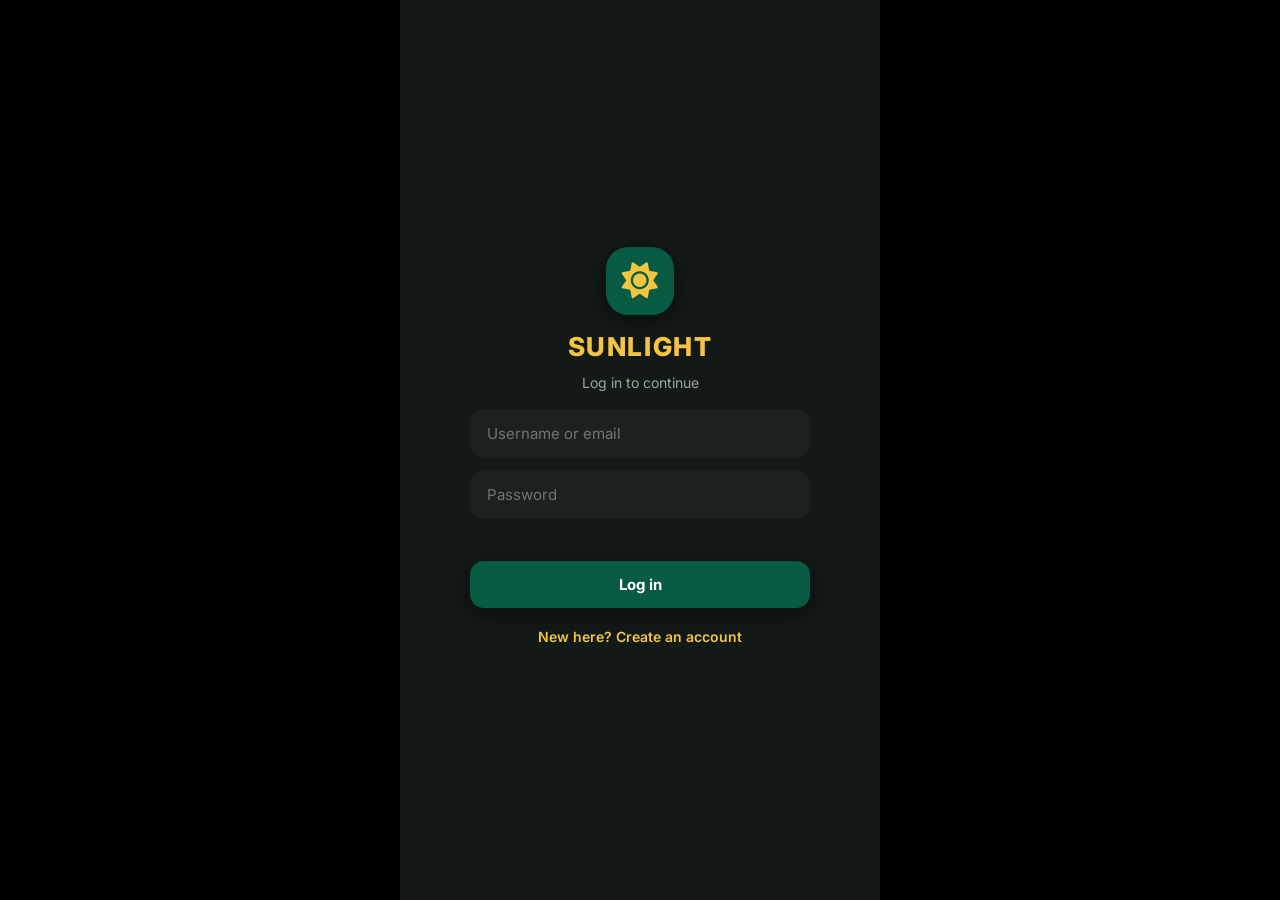
==== commit 03573388: "Add files via upload" ====
--- a/public/index.html
+++ b/public/index.html
@@ -1,45 +1,3720 @@
-<!doctype html>
-<html lang="en" data-theme="dark"><head><meta charset="utf-8">
-<meta name="viewport" content="width=device-width, initial-scale=1, viewport-fit=cover">
-<meta name="theme-color" content="#06100C">
-<title>SUNLIGHT – Chat, call and share in the light</title>
-<meta name="description" content="SUNLIGHT is a fast, friendly messaging app: real-time chat, voice and video calls, status updates, groups and channels. Open it in your browser.">
-<meta property="og:title" content="SUNLIGHT – Chat, call and share in the light"><meta property="og:description" content="SUNLIGHT is a fast, friendly messaging app: real-time chat, voice and video calls, status updates, groups and channels. Open it in your browser."><meta property="og:type" content="website">
-<link rel="icon" href="data:image/svg+xml,%3Csvg xmlns='http://www.w3.org/2000/svg' viewBox='0 0 24 24'%3E%3Crect width='24' height='24' rx='6' fill='%23075B42'/%3E%3Ccircle cx='12' cy='12' r='4.6' fill='%23F5C542'/%3E%3C/svg%3E">
-<link rel="preconnect" href="https://fonts.googleapis.com"><link rel="preconnect" href="https://fonts.gstatic.com" crossorigin>
+<!DOCTYPE html>
+<html lang="en">
+<head>
+<meta charset="UTF-8">
+<meta name="viewport" content="width=device-width, initial-scale=1, viewport-fit=cover, interactive-widget=resizes-content">
+<meta name="theme-color" content="#08130F">
+<script>try{document.documentElement.dataset.theme=localStorage.getItem("sl_theme")==="light"?"light":"dark"}catch(e){document.documentElement.dataset.theme="dark"}</script>
+<title>SUNLIGHT</title>
+<link rel="preconnect" href="https://fonts.googleapis.com">
+<link rel="preconnect" href="https://fonts.gstatic.com" crossorigin>
 <link href="https://fonts.googleapis.com/css2?family=Inter:wght@400;500;600;700;800&display=swap" rel="stylesheet">
-<link rel="stylesheet" href="/site.css">
-<script>try{var t=localStorage.getItem("sl_theme");document.documentElement.dataset.theme=t==="light"||t==="dark"?t:(matchMedia("(prefers-color-scheme: light)").matches?"light":"dark")}catch(e){}</script>
-</head><body>
-<header class="nav"><div class="wrap"><a class="brand" href="/" aria-label="SUNLIGHT home"><span class="logo"><svg width="22" height="22" viewBox="0 0 24 24" fill="#F5C542" aria-hidden="true"><circle cx="12" cy="12" r="4.6"/><g stroke="#F5C542" stroke-width="2" stroke-linecap="round"><path d="M12 2v3M12 19v3M2 12h3M19 12h3M4.9 4.9l2.1 2.1M17 17l2.1 2.1M19.1 4.9L17 7M7 17l-2.1 2.1"/></g></svg></span>SUNLIGHT</a>
-<nav id="nav" aria-label="Main"><a class="l" href="#features">Features</a><a class="l" href="#how">How it works</a><a class="l" href="#install">Install</a><a class="l" href="#faq">FAQ</a><a class="btn sm" href="/app/">Open app</a></nav>
-<button class="icon-btn" id="themeBtn" aria-label="Switch theme"><svg width="18" height="18" viewBox="0 0 24 24" fill="none" stroke="currentColor" stroke-width="2" stroke-linecap="round"><path d="M21 12.8A9 9 0 1 1 11.2 3a7 7 0 0 0 9.8 9.8z"/></svg></button>
-<button class="icon-btn menu-btn" id="menuBtn" aria-label="Menu" aria-expanded="false" aria-controls="nav"><svg width="20" height="20" viewBox="0 0 24 24" fill="none" stroke="currentColor" stroke-width="2.2" stroke-linecap="round"><path d="M4 7h16M4 12h16M4 17h16"/></svg></button></div></header>
-
-<main>
-<section class="hero"><div class="wrap"><div>
-<span class="eyebrow">☀ Messaging made bright</span>
-<h1>Chat, call and share <em>in the light.</em></h1>
-<p class="lead">SUNLIGHT brings your conversations, voice and video calls, status updates, groups and channels together in one simple app that opens right in your browser.</p>
-<div class="cta"><a class="btn" href="/app/">Open SUNLIGHT</a><a class="btn ghost" href="#install">Add to your phone</a></div>
-<p class="note">No download needed · Works on phones and computers</p></div>
-<div class="phone" aria-hidden="true"><div class="screen"><div class="s-head"><span class="s-av">A</span><div><strong>Amina</strong><small>typing…</small></div></div>
-<div class="s-body"><div class="b in">Good morning! Are we still on for today?<small>9:41</small></div><div class="b out">Yes, see you at 4 ☀<small>9:42 ✓✓</small></div><div class="b in">🎤 Voice message 0:12<small>9:43</small></div><div class="typing">Amina is recording audio…</div></div>
-<div class="s-in"><span>Write a message</span><i></i></div></div></div></div></section>
-
-<section id="features"><div class="wrap"><span class="kick">Features</span><h2>Everything you need to stay connected</h2><p class="sub">Simple to learn, quick to use, and designed for real phones on real networks.</p><div class="grid"><div class="card"><span class="ic"><svg viewBox="0 0 24 24"><path d="M21 12a8 8 0 0 1-11.6 7.1L4 20l1-4.6A8 8 0 1 1 21 12z"/></svg></span><h3>Real-time chat</h3><p>Send messages that arrive instantly. See when your friend is typing or recording a voice note, plus delivery and read ticks.</p></div><div class="card"><span class="ic"><svg viewBox="0 0 24 24"><path d="M22 16.9v3a2 2 0 0 1-2.2 2 19.8 19.8 0 0 1-8.6-3.1 19.5 19.5 0 0 1-6-6A19.8 19.8 0 0 1 2.1 4.2 2 2 0 0 1 4.1 2h3a2 2 0 0 1 2 1.7c.1 1 .4 1.9.7 2.8a2 2 0 0 1-.5 2.1L8.1 9.9a16 16 0 0 0 6 6l1.3-1.3a2 2 0 0 1 2.1-.4c.9.3 1.8.6 2.8.7a2 2 0 0 1 1.7 2z"/></svg></span><h3>Voice &amp; video calls</h3><p>Call your contacts straight from the chat with voice or video, right in the browser.</p></div><div class="card"><span class="ic"><svg viewBox="0 0 24 24"><circle cx="12" cy="12" r="9"/><circle cx="12" cy="12" r="3.5"/></svg></span><h3>Status updates</h3><p>Share photos and videos as a status that your contacts can view, just like stories.</p></div><div class="card"><span class="ic"><svg viewBox="0 0 24 24"><path d="M17 21v-2a4 4 0 0 0-4-4H5a4 4 0 0 0-4 4v2"/><circle cx="9" cy="7" r="4"/><path d="M23 21v-2a4 4 0 0 0-3-3.9M16 3.1a4 4 0 0 1 0 7.8"/></svg></span><h3>Groups</h3><p>Create groups for family, friends or work, add members and chat together in one place.</p></div><div class="card"><span class="ic"><svg viewBox="0 0 24 24"><path d="M4 11v2a2 2 0 0 0 2 2h1l5 4V5L7 9H6a2 2 0 0 0-2 2zM16 8.5a5 5 0 0 1 0 7"/></svg></span><h3>Channels</h3><p>Follow channels or publish your own and share them with an invite link.</p></div><div class="card"><span class="ic"><svg viewBox="0 0 24 24"><rect x="3" y="3" width="18" height="18" rx="3"/><circle cx="8.5" cy="9" r="1.6"/><path d="M21 15l-5-5L5 21"/></svg></span><h3>Photos, video &amp; voice notes</h3><p>Share pictures, short videos and voice messages with the people you chat with.</p></div><div class="card"><span class="ic"><svg viewBox="0 0 24 24"><rect x="4" y="11" width="16" height="10" rx="2"/><path d="M8 11V7a4 4 0 0 1 8 0v4"/></svg></span><h3>Privacy controls</h3><p>Block people, report abuse, and keep your private conversations visible only to the people in them.</p></div><div class="card"><span class="ic"><svg viewBox="0 0 24 24"><path d="M21 12.8A9 9 0 1 1 11.2 3a7 7 0 0 0 9.8 9.8z"/></svg></span><h3>Light &amp; dark themes</h3><p>A clean green and gold design that looks good day or night and works well on small phone screens.</p></div><div class="card"><span class="ic"><svg viewBox="0 0 24 24"><circle cx="12" cy="12" r="9"/><path d="M9.1 9a3 3 0 0 1 5.8 1c0 2-3 2.5-3 4M12 17.5h.01"/></svg></span><h3>Built-in support</h3><p>Need help? Message the SUNLIGHT team from inside the app and see their replies and your request status.</p></div></div></div></section>
-
-<section class="alt" id="how"><div class="wrap"><span class="kick">How it works</span><h2>Start chatting in three steps</h2>
-<div class="steps"><div class="step"><h3>Create your account</h3><p>Choose a name, a unique username and a password. It takes less than a minute.</p></div><div class="step"><h3>Add your people</h3><p>Search for friends by username and add them to your contacts, or join a group or channel.</p></div><div class="step"><h3>Talk your way</h3><p>Send messages, voice notes and photos, share a status, or start a voice or video call.</p></div></div></div></section>
-
-<section id="install"><div class="wrap"><span class="kick">Install</span><h2>Put SUNLIGHT on your home screen</h2><p class="sub">SUNLIGHT opens in your browser. Add a shortcut so it is one tap away, just like any other app.</p>
-<div class="two"><div class="card"><h3>Android (Chrome)</h3><ol><li>Open <b>SUNLIGHT</b> in Chrome.</li><li>Tap the <b>⋮</b> menu.</li><li>Choose <b>Add to Home screen</b>.</li></ol></div>
-<div class="card"><h3>iPhone (Safari)</h3><ol><li>Open <b>SUNLIGHT</b> in Safari.</li><li>Tap the <b>Share</b> button.</li><li>Choose <b>Add to Home Screen</b>.</li></ol></div></div>
-<div class="cta"><a class="btn" href="/app/">Open SUNLIGHT now</a></div></div></section>
-
-<section class="alt" id="faq"><div class="wrap"><span class="kick">FAQ</span><h2>Questions, answered</h2><div class="faq"><details><summary>Is SUNLIGHT free to use?</summary><p>You can create an account and start chatting from the app. If anything about the service changes, we will say so inside the app.</p></details><details><summary>Do I need to download anything?</summary><p>No. SUNLIGHT runs in your browser. On your phone you can add it to your home screen so it opens like an app (see Install above).</p></details><details><summary>How do I sign up?</summary><p>Open the app, choose “Create account”, enter your name, a username and a password. Then add friends by their username.</p></details><details><summary>I forgot my password. What do I do?</summary><p>For your safety, passwords can only be reset by the SUNLIGHT team. Contact support and we will verify that the account is yours before giving you a new password.</p></details><details><summary>Can I change my username, phone number or email?</summary><p>Your username and password are locked once set. You can add a phone number or email once if you have not added them yet. After that, only the SUNLIGHT team can change them, so your account cannot be taken over easily.</p></details><details><summary>How do I report someone or ask for help?</summary><p>Open a chat, tap the menu and choose Report. For anything else, go to Settings → Help → Support and message the team. You will see their reply and the status of your request.</p></details><details><summary>Will the person I report know it was me?</summary><p>No. Reports go only to the SUNLIGHT administrators. The reported person is never told who reported them.</p></details><details><summary>Which browsers work best?</summary><p>A recent version of Chrome, Edge, Firefox or Safari. Calls and voice notes need permission to use your microphone (and camera for video).</p></details></div>
-<p class="note" style="margin-top:18px">Still need help? <a href="/contact"><b>Contact us</b></a>.</p></div></section>
-
-<section><div class="wrap"><div class="band"><h2>Ready to step into the light?</h2><p>Create your account and say hello to your friends today.</p><a class="btn" href="/app/">Open SUNLIGHT</a></div></div></section>
-</main><footer><div class="wrap"><div>© <span id="yr">2026</span> SUNLIGHT. All rights reserved.</div><nav aria-label="Footer"><a href="/privacy">Privacy Policy</a><a href="/terms">Terms of Service</a><a href="/contact">Contact</a><a href="/app/">Open app</a></nav></div></footer>
-<script src="/site.js"></script></body></html>+<link rel="stylesheet" href="https://cdnjs.cloudflare.com/ajax/libs/font-awesome/6.5.1/css/all.min.css">
+<style>
+:root,:root[data-theme="light"]{
+  --green:#075B42; --green-d:#054733; --gold:#F5C542; --gold-s:rgba(245,197,66,.22);
+  --bg:#fff; --text:#17231F; --muted:#6B7A74; --line:#EAF0ED; --soft:#F4F8F6; --blue:#2F9BFF;
+  --shadow:0 6px 20px rgba(7,91,66,.16); --r:16px;
+  --page:#E9EFEC; --surface:#fff; --head:#075B42; --accent:#075B42; --chatbg:#F3F1EA; --bubble-in:#fff; --bubble-out:#D5EBDD;
+  --faint:#9AA8A2; --line2:#D8E2DD; --danger-s:#FCE9E9; --danger-line:#F1C4C4; --seen:#CBD6D1; --seen2:#E3EAE7; --skel1:#E9EFEC; --skel2:#E4ECE8; --ink:#17231F; --pshadow:rgba(0,0,0,.12); --toast:#17231F;
+}
+:root[data-theme="dark"]{
+  --green:#075B42; --green-d:#054733; --gold:#F5C542; --gold-s:rgba(245,197,66,.22);
+  --bg:#0A0D0C; --text:#EEF3F0; --muted:#98A8A1; --line:#232C28; --soft:#1A211E; --blue:#4DA8FF;
+  --shadow:0 6px 20px rgba(0,0,0,.5);
+  --page:#000; --surface:#131917; --head:#08130F; --accent:#F5C542; --chatbg:#050807; --bubble-in:#1A211E; --bubble-out:#0B4D38;
+  --faint:#74847D; --line2:#33403A; --danger-s:#3A1B1B; --danger-line:#5A2B2B; --seen:#3A4640; --seen2:#232C28; --skel1:#151B19; --skel2:#222B27; --ink:#EEF3F0; --pshadow:rgba(0,0,0,.6); --toast:#2B3A34;
+  color-scheme:dark;
+}
+*{box-sizing:border-box;margin:0;padding:0;-webkit-tap-highlight-color:transparent}
+html,body{height:100%;overflow-x:hidden}
+body{font-family:'Inter',system-ui,sans-serif;background:var(--page);color:var(--text);font-size:15px}
+button{font:inherit;color:inherit;background:none;border:0;cursor:pointer}
+input,textarea{font:inherit;color:inherit;border:0;outline:0;background:none}
+ul{list-style:none}
+:focus-visible{outline:2px solid var(--gold);outline-offset:2px}
+
+.app{position:relative;display:flex;flex-direction:column;height:100dvh;max-width:480px;margin:0 auto;background:var(--bg);overflow:hidden;overflow:clip;box-shadow:0 0 40px rgba(0,0,0,.12)}   /* clip: can never be scrolled sideways by focus() / scrollIntoView() */
+
+/* header */
+.top{position:relative;background:var(--head);color:#fff;padding:calc(10px + env(safe-area-inset-top,0px)) 14px 10px;z-index:20}
+.top-row{display:flex;align-items:center;justify-content:space-between;height:42px}
+.brand{display:flex;align-items:center;gap:10px}
+.logo{width:34px;height:34px;border-radius:11px;background:#fff;display:grid;place-items:center;color:var(--gold);font-size:19px;box-shadow:0 2px 8px rgba(0,0,0,.18)}
+.logo i{animation:spin 24s linear infinite}
+@keyframes spin{to{transform:rotate(360deg)}}
+.brand h1{font-size:20px;font-weight:800;letter-spacing:.06em}
+.top-actions{display:flex;gap:2px}
+.icon-btn{width:40px;height:40px;border-radius:50%;display:grid;place-items:center;font-size:17px;color:inherit;transition:background .2s,transform .15s}
+.icon-btn:active{background:rgba(255,255,255,.16);transform:scale(.92)}
+.icon-btn.small{width:32px;height:32px;font-size:15px}
+.icon-btn.light{color:#fff}
+.searchbar{display:flex;align-items:center;gap:10px;background:var(--surface);color:var(--text);border-radius:14px;padding:0 6px 0 14px;height:0;opacity:0;overflow:hidden;margin-top:0;transition:height .25s,opacity .25s,margin .25s}
+.searchbar.open{height:44px;opacity:1;margin-top:10px}
+.searchbar i{color:var(--muted);font-size:14px}
+.searchbar input{flex:1;min-width:0}
+.searchbar .icon-btn{color:var(--muted)}
+.dropdown{position:absolute;right:12px;top:calc(54px + env(safe-area-inset-top,0px));width:210px;background:var(--surface);color:var(--text);border-radius:14px;padding:6px;box-shadow:0 12px 32px rgba(0,0,0,.22);opacity:0;transform:translateY(-8px) scale(.96);transform-origin:top right;pointer-events:none;transition:.18s}
+.dropdown.open{opacity:1;transform:none;pointer-events:auto}
+.dropdown li{display:flex;align-items:center;gap:12px;padding:12px;border-radius:10px;font-weight:500;cursor:pointer}
+.dropdown li i{width:18px;color:var(--accent);text-align:center}
+.dropdown li:active,.dropdown li:hover{background:var(--soft)}
+
+/* main + views */
+main{flex:1;overflow-y:auto;overflow-x:hidden;position:relative;padding-bottom:96px;scrollbar-width:none}
+main::-webkit-scrollbar{display:none}
+.view{display:none}
+.view.active{display:block;animation:fade .28s ease}
+@keyframes fade{from{opacity:0;transform:translateY(8px)}to{opacity:1;transform:none}}
+.title{font-size:24px;font-weight:800;padding:18px 16px 8px}
+.sub{font-size:13px;font-weight:600;color:var(--muted);padding:14px 16px 6px}
+
+/* tabs */
+.tabs{display:flex;gap:8px;padding:12px 14px 4px;overflow-x:auto;scrollbar-width:none}
+.tabs::-webkit-scrollbar{display:none}
+.tab{position:relative;padding:8px 16px;border-radius:20px;background:var(--soft);color:var(--muted);font-weight:600;font-size:14px;white-space:nowrap;display:flex;align-items:center;gap:6px;transition:.25s}
+.tab.active{background:var(--green);color:#fff}
+.tab.active::after{content:"";position:absolute;left:50%;bottom:-3px;width:18px;height:3px;border-radius:3px;background:var(--gold);transform:translateX(-50%)}
+.pill{background:var(--gold);color:var(--text);font-size:11px;font-weight:700;min-width:18px;height:18px;border-radius:9px;display:none;place-items:center;padding:0 5px}
+.pill.show{display:grid}
+
+/* stories */
+.stories{display:flex;gap:14px;padding:14px 14px 10px;overflow-x:auto;scrollbar-width:none}
+.stories::-webkit-scrollbar{display:none}
+.story{flex:0 0 64px;text-align:center;font-size:12px;font-weight:500}
+.story .avatar{margin:0 auto 6px}
+.story span.n{display:block;overflow:hidden;text-overflow:ellipsis;white-space:nowrap}
+.ring{border:2px solid var(--green);box-shadow:0 0 0 2px var(--surface),0 0 0 4px var(--gold);margin:4px}
+.ring.seen{border-color:var(--seen);box-shadow:0 0 0 2px var(--surface),0 0 0 4px var(--seen2)}
+.add-badge{position:absolute;right:-2px;bottom:-2px;width:22px;height:22px;border-radius:50%;background:var(--gold);color:var(--green-d);border:2px solid var(--surface);display:grid;place-items:center;font-size:10px}
+
+/* avatar */
+.avatar{position:relative;width:52px;height:52px;border-radius:50%;background:var(--green);color:#fff;display:grid;place-items:center;font-weight:700;font-size:18px;flex:none}
+.avatar img{position:absolute;inset:0;width:100%;height:100%;border-radius:50%;object-fit:cover}
+.avatar.sm{width:40px;height:40px;font-size:15px}
+.avatar.big{width:64px;height:64px;font-size:24px}
+.avatar .dot{position:absolute;right:0;bottom:1px;width:13px;height:13px;border-radius:50%;background:#2DCB73;border:2.5px solid var(--surface)}
+
+/* rows */
+.row{display:flex;align-items:center;gap:13px;padding:11px 16px;cursor:pointer;transition:background .15s;animation:fade .3s ease both}
+.row:active{background:var(--soft)}
+.row .body{flex:1;min-width:0;border-bottom:1px solid var(--line);padding-bottom:11px;margin-bottom:-11px;padding-top:0}
+.row:last-child .body{border-bottom:0}
+.line{display:flex;justify-content:space-between;align-items:center;gap:8px}
+.line strong{font-weight:600;font-size:16px;overflow:hidden;text-overflow:ellipsis;white-space:nowrap}
+.time{font-size:12px;color:var(--muted);flex:none}
+.time.new{color:var(--accent);font-weight:600}
+.preview{color:var(--muted);font-size:14px;margin-top:3px;display:flex;align-items:center;gap:5px;min-width:0}
+.preview .txt{overflow:hidden;text-overflow:ellipsis;white-space:nowrap}
+.preview .grow{flex:1;min-width:0;display:flex;align-items:center;gap:5px}
+.tick{font-size:12px;color:var(--faint);flex:none}
+.tick.read{color:var(--blue)}
+.badge{background:var(--green);color:#fff;font-size:11px;font-weight:700;min-width:20px;height:20px;border-radius:10px;display:grid;place-items:center;padding:0 6px;flex:none}
+.fav-ico{color:var(--gold);font-size:12px}
+.missed strong,.missed .txt{color:#D64545}
+.call-btn{color:var(--accent);font-size:17px;width:38px;height:38px;border-radius:50%;display:grid;place-items:center}
+.empty{text-align:center;color:var(--muted);padding:48px 24px}
+.empty i{font-size:30px;color:var(--gold);margin-bottom:12px;display:block}
+
+/* updates / settings */
+.my-status{display:flex;align-items:center;gap:13px;padding:8px 16px}
+.my-status p,.profile-card p{color:var(--muted);font-size:13px;margin-top:2px}
+.profile-card{display:flex;align-items:center;gap:14px;margin:6px 16px 10px;padding:16px;border-radius:var(--r);background:var(--soft)}
+.set-row{display:flex;align-items:center;gap:14px;padding:14px 16px;cursor:pointer}
+.set-row:active{background:var(--soft)}
+.set-ico{width:36px;height:36px;border-radius:11px;background:var(--gold-s);color:var(--accent);display:grid;place-items:center;font-size:15px}
+.set-row small{display:block;color:var(--muted);font-size:12px;margin-top:2px}
+
+/* fab */
+.fab{position:absolute;right:18px;bottom:88px;width:58px;height:58px;border-radius:50%;background:var(--green);color:#fff;font-size:21px;display:grid;place-items:center;box-shadow:var(--shadow);border:3px solid var(--gold);z-index:15;transition:transform .2s,opacity .2s}
+.fab:active{transform:scale(.9)}
+.fab.hide{transform:scale(0);opacity:0;pointer-events:none}
+
+/* bottom nav */
+.bottom-nav{position:absolute;left:0;right:0;bottom:0;display:flex;background:var(--surface);border-top:1px solid var(--line);padding:8px 4px calc(8px + env(safe-area-inset-bottom,0px));box-shadow:0 -4px 18px rgba(23,35,31,.06);z-index:16}
+.nav-item{flex:1;display:flex;flex-direction:column;align-items:center;gap:4px;font-size:11px;font-weight:500;color:var(--muted);transition:color .2s}
+.nav-ico{width:52px;height:30px;border-radius:15px;display:grid;place-items:center;font-size:16px;transition:background .25s}
+.nav-item.active{color:var(--accent);font-weight:700}
+.nav-item.active .nav-ico{background:var(--gold-s)}
+
+/* overlay screens */
+.screen{position:absolute;inset:0;background:var(--surface);z-index:30;display:flex;flex-direction:column;transform:translateX(100%);visibility:hidden;transition:transform .3s cubic-bezier(.3,.8,.3,1),visibility .3s}
+.screen.open{transform:none;visibility:visible}
+.screen-head{display:flex;align-items:center;gap:8px;background:var(--head);color:#fff;padding:calc(10px + env(safe-area-inset-top,0px)) 8px 10px 6px;min-height:62px}
+.screen-head strong{display:block;font-size:17px;font-weight:600}
+.screen-head small{display:block;font-size:12px;opacity:.8;margin-top:1px}
+.screen-head .grow{flex:1;min-width:0}
+.screen > .chat-list,.screen > .sub{flex:none}
+#newChat{overflow:hidden}
+.quick button{display:flex;align-items:center;gap:14px;width:100%;padding:12px 16px;font-weight:600;text-align:left}
+.quick button:active{background:var(--soft)}
+.q-ico{width:44px;height:44px;border-radius:50%;background:var(--gold);color:var(--green-d);display:grid;place-items:center}
+
+/* conversation */
+.chat-screen{background:var(--chatbg)}
+.messages{flex:1;overflow-y:auto;padding:14px 12px;display:flex;flex-direction:column;gap:6px}
+.crec{align-self:center;display:flex;align-items:center;gap:9px;width:min(88%,290px);box-sizing:border-box;background:var(--surface);color:var(--text);border:1px solid var(--line);border-radius:14px;padding:7px 12px;margin:3px 0;font-size:13px;cursor:pointer;box-shadow:0 1px 2px rgba(0,0,0,.06)}
+.crec .ci{flex:none;width:30px;height:30px;border-radius:50%;display:grid;place-items:center;background:rgba(245,185,0,.14);color:var(--gold);font-size:13px}
+.crec.miss .ci{background:rgba(255,107,107,.15);color:#FF6B6B}.crec.miss .ct{color:#FF6B6B}
+.crec .ct{font-weight:600;line-height:1.25}.crec small{display:block;color:var(--muted);font-size:11.5px;font-weight:400}
+/* ---- settings screens (account / notifications / help) ---- */
+.sbody{flex:1;overflow-y:auto;padding:14px 14px calc(24px + env(safe-area-inset-bottom,0px));display:flex;flex-direction:column;gap:14px;-webkit-overflow-scrolling:touch}
+.scard{background:var(--soft);border-radius:16px;padding:14px 16px;display:flex;flex-direction:column;gap:10px}
+.scard h4{font-size:13px;font-weight:700;letter-spacing:.04em;text-transform:uppercase;color:var(--accent)}
+.scard .hint{color:var(--muted);font-size:12.5px;line-height:1.45}
+.irow{display:flex;justify-content:space-between;gap:12px;align-items:baseline;font-size:14.5px}.irow span{color:var(--muted);flex:none}.irow b{font-weight:600;text-align:right;word-break:break-all}
+.arow{display:flex;align-items:center;gap:12px;padding:6px 0;cursor:pointer;font-size:15px;font-weight:600;background:none;color:inherit;text-align:left;width:100%}
+.arow .set-ico{flex:none}.arow small{display:block;color:var(--muted);font-weight:400;font-size:12.5px}.arow .chev{margin-left:auto;color:var(--muted);font-size:12px}
+.arow.danger{color:#FF6B6B}.arow.danger .set-ico{background:rgba(255,107,107,.15);color:#FF6B6B}
+.sform{display:flex;flex-direction:column;gap:9px;padding-top:4px}.sform[hidden]{display:none}
+.sform input,.sform textarea,.hsearch input{width:100%;background:var(--bg);border:1.5px solid var(--line);border-radius:12px;padding:12px 14px;font-size:15px;transition:border-color .2s}
+.sform input:focus,.sform textarea:focus,.hsearch input:focus{border-color:var(--gold)}.sform textarea{min-height:120px;resize:vertical}
+.sform .fmsg{font-size:13px;min-height:16px}.fmsg.err{color:#FF6B6B}.fmsg.ok{color:#4CC38A}
+.sbtn{background:var(--gold);color:#14210f;font-weight:700;border-radius:12px;padding:12px;font-size:15px}.sbtn:disabled{opacity:.5}.sbtn.ghost{background:var(--bg);color:var(--text);border:1.5px solid var(--line)}.sbtn.red{background:#E5484D;color:#fff}
+.tgl{display:flex;align-items:center;gap:12px;padding:8px 0;cursor:pointer}.tgl .tx{flex:1;font-size:15px;font-weight:500}.tgl .tx small{display:block;color:var(--muted);font-weight:400;font-size:12.5px;margin-top:1px}
+.tgl input{position:absolute;opacity:0;pointer-events:none}.tgl .tsw{flex:none;width:46px;height:26px;border-radius:13px;background:var(--line2,#3a4640);position:relative;transition:background .2s}
+.tgl .tsw::after{content:'';position:absolute;top:3px;left:3px;width:20px;height:20px;border-radius:50%;background:#fff;transition:transform .2s}
+.tgl input:checked+.tsw{background:var(--gold)}.tgl input:checked+.tsw::after{transform:translateX(20px);background:#14210f}.tgl input:focus-visible+.tsw{outline:2px solid var(--gold);outline-offset:2px}.tgl.off{opacity:.45;pointer-events:none}
+.tone{display:flex;align-items:center;gap:10px;padding:8px 2px;cursor:pointer}.tone .rd{flex:none;width:20px;height:20px;border-radius:50%;border:2px solid var(--muted);display:grid;place-items:center}
+.tone.sel .rd{border-color:var(--gold)}.tone.sel .rd::after{content:'';width:10px;height:10px;border-radius:50%;background:var(--gold)}.tone span{flex:1;font-size:15px}
+.tone button{flex:none;width:36px;height:36px;border-radius:50%;background:var(--gold-s);color:var(--accent);display:grid;place-items:center}
+.hsearch{position:relative}.hsearch i{position:absolute;left:14px;top:50%;transform:translateY(-50%);color:var(--muted)}.hsearch input{padding-left:40px}
+.hcats{display:grid;grid-template-columns:1fr 1fr;gap:10px}.hcat{background:var(--soft);border-radius:14px;padding:14px 12px;display:flex;flex-direction:column;gap:8px;font-size:14px;font-weight:600;text-align:left;color:inherit;cursor:pointer}
+.hcat .set-ico{width:34px;height:34px}.hcat small{color:var(--muted);font-weight:400;font-size:12px}
+.faq{background:var(--soft);border-radius:14px;overflow:hidden}.faq button{width:100%;text-align:left;padding:13px 14px;font-weight:600;font-size:14.5px;display:flex;gap:10px;align-items:center;color:inherit}
+.faq button i{margin-left:auto;color:var(--muted);font-size:12px;transition:transform .2s}.faq.open button i{transform:rotate(180deg)}
+.faq .ans{display:none;padding:0 14px 14px;color:var(--muted);font-size:14px;line-height:1.55}.faq.open .ans{display:block}
+.hnote{background:var(--gold-s);border-radius:12px;padding:10px 12px;font-size:13px;line-height:1.45}
+
+.sopts{display:grid;grid-template-columns:1fr 1fr;gap:10px}.sopt{background:var(--soft);border-radius:14px;padding:14px 12px;display:flex;flex-direction:column;gap:8px;font-size:14px;font-weight:600;text-align:left;color:var(--text)}.sopt small{font-weight:400;color:var(--muted);font-size:12px}
+.chip{display:inline-block;font-size:11px;font-weight:700;padding:2px 8px;border-radius:99px;background:var(--soft);color:var(--muted)}.chip.open{background:rgba(245,197,66,.2);color:var(--gold)}.chip.progress{background:rgba(80,150,255,.18);color:#5aa0ff}.chip.resolved{background:rgba(76,195,138,.18);color:#4CC38A}
+.sreq.btn{display:block;width:100%;text-align:left;color:var(--text)}.sreq .dot{display:inline-block;width:9px;height:9px;border-radius:50%;background:var(--gold);margin-left:6px}
+.sthread{display:flex;flex-direction:column;gap:8px;padding:2px 0 8px}.sbub{max-width:86%;padding:9px 12px;border-radius:14px;font-size:14.5px;line-height:1.4;white-space:pre-wrap;word-break:break-word;background:var(--soft);align-self:flex-start}.sbub.me{background:var(--gold);color:#14210f;align-self:flex-end}.sbub small{display:block;font-size:11px;opacity:.7;margin-top:3px}.sbub b{display:block;font-size:12px;margin-bottom:2px}.sbub img{display:block;max-width:100%;max-height:260px;border-radius:10px;margin-top:6px}
+.attach{display:flex;align-items:center;gap:8px;font-size:13px;color:var(--muted)}.attach button{font-size:13px;padding:8px 12px;border-radius:10px;border:1.5px solid var(--line);color:var(--text);background:var(--bg)}
+.sreq{border-top:1px solid var(--line);padding-top:8px;font-size:13.5px}.sreq b{display:block}.sreq small{color:var(--muted)}
+/* ---- groups ---- */
+#gNewScreen,#gInfoScreen{z-index:35}#gPickScreen{z-index:36}
+.gpick{width:96px;height:96px;border-radius:50%;background:var(--gold-s);color:var(--accent);font-size:28px;display:grid;place-items:center;overflow:hidden;position:relative;cursor:pointer}
+.gpick img{position:absolute;inset:0;width:100%;height:100%;object-fit:cover}
+.chips{display:flex;flex-wrap:wrap;gap:8px}.chips span{background:var(--bg);border:1px solid var(--line);border-radius:16px;padding:5px 10px;font-size:13px;display:flex;align-items:center;gap:6px}.chips span button{color:var(--muted);font-size:12px}
+.gpfoot{padding:10px 14px calc(12px + env(safe-area-inset-bottom,0px));border-top:1px solid var(--line);background:var(--bg)}
+.prow{display:flex;align-items:center;gap:12px;padding:8px 4px;cursor:pointer;border-radius:12px}.prow:active{background:var(--soft)}.prow .body{flex:1;min-width:0}.prow .body small{display:block;color:var(--muted);font-size:12.5px}
+.prow .ck{flex:none;width:22px;height:22px;border-radius:50%;border:2px solid var(--muted);display:grid;place-items:center;font-size:11px;color:transparent}.prow.on .ck{background:var(--gold);border-color:var(--gold);color:#14210f}
+.badge-r{font-size:11px;font-weight:700;color:var(--accent);background:var(--gold-s);border-radius:9px;padding:2px 8px}
+.ginfo-top{display:flex;flex-direction:column;align-items:center;gap:6px;text-align:center}.ginfo-top .avatar{width:96px;height:96px;font-size:32px}.ginfo-top h3{font-size:20px;margin:4px 0 0}.ginfo-top p{color:var(--muted);font-size:14px;max-width:100%;word-break:break-word;white-space:pre-wrap}
+.msg .gname{display:block;font-size:12.5px;font-weight:700;margin-bottom:2px}
+.msg .rx{display:flex;flex-wrap:wrap;gap:4px;margin-top:4px}.msg .rx span{background:rgba(255,255,255,.1);border:1px solid var(--line);border-radius:12px;padding:1px 7px;font-size:13px;cursor:pointer}.msg .rx span.me{border-color:var(--gold);background:var(--gold-s)}
+.rxrow{display:flex;justify-content:space-around;padding:6px 4px 10px}.rxrow button{width:46px!important;padding:6px!important;justify-content:center;font-size:24px;border-radius:50%!important}
+body:not(.gmode) .gonly{display:none!important}body.gmode .ponly{display:none!important}
+.seg{display:flex;gap:6px;margin:0 16px 8px;background:var(--soft);border-radius:14px;padding:4px}.seg button{flex:1;padding:8px;border-radius:11px;font-weight:600;font-size:14px;color:var(--muted)}.seg button.on{background:var(--gold);color:#14210f}
+.comm-act{margin:4px 16px 10px}.comm-act button{width:100%}
+/* ---- channels ---- */
+#chNewScreen,#chScreen{z-index:34}#chInfoScreen{z-index:35}
+.chfeed{flex:1;overflow-y:auto;padding:12px;display:flex;flex-direction:column;gap:12px;background:var(--bg);-webkit-overflow-scrolling:touch}
+.post{background:var(--soft);border-radius:16px;padding:12px 14px;display:flex;flex-direction:column;gap:8px;max-width:100%}
+.post .ph{display:flex;align-items:center;gap:8px}.post .ph strong{font-size:14px}.post .ph small{color:var(--muted);font-size:12px}.post .ph .grow{flex:1;min-width:0}
+.post .pb{font-size:15px;line-height:1.5;word-break:break-word;white-space:pre-wrap}.post .img-wrap,.post .vid{border-radius:12px;overflow:hidden;max-width:100%}
+.post .img-wrap img{width:100%;display:block;max-height:420px;object-fit:cover}
+.post .pa{display:flex;flex-wrap:wrap;align-items:center;gap:6px}.post .pa button,.post .pa span.rxc{display:flex;align-items:center;gap:6px;border-radius:16px;padding:5px 11px;background:var(--bg);border:1px solid var(--line);font-size:13px;color:inherit}
+.post .pa button.on{border-color:var(--gold);background:var(--gold-s)}.post .pa .grow{flex:1}
+.post .pdel{color:var(--muted);font-style:italic;font-size:14px}
+.chbar{padding:10px 14px calc(12px + env(safe-area-inset-bottom,0px));border-top:1px solid var(--line);background:var(--bg);text-align:center}
+.chcomposer{border-top:1px solid var(--line);background:var(--bg);padding:8px 10px calc(10px + env(safe-area-inset-bottom,0px))}
+.chrow{display:flex;align-items:flex-end;gap:8px}.chrow textarea{flex:1;background:var(--soft);border-radius:20px;padding:10px 14px;font-size:15px;max-height:120px;resize:none}
+.chatt{display:flex;align-items:center;gap:8px;padding:4px 6px 8px;font-size:13px;color:var(--muted)}.chatt button{margin-left:auto;color:var(--muted)}
+.crow-mini{display:flex;align-items:center;gap:8px;color:var(--muted);font-size:12.5px}
+.disc-h{margin:10px 16px 6px;font-size:13px;font-weight:700;letter-spacing:.04em;text-transform:uppercase;color:var(--accent)}
+.row .subbtn{flex:none;border-radius:16px;padding:6px 14px;font-weight:700;font-size:13px;background:var(--gold);color:#14210f}.row .subbtn.on{background:var(--bg);color:var(--text);border:1.5px solid var(--line)}
+.comm-search{margin:0 16px 8px}
+.cmt{border-top:1px solid var(--line);padding:8px 0;font-size:14px}.cmt b{font-size:13px}.cmt small{color:var(--muted);margin-left:6px}.cmt button{float:right;color:var(--muted);font-size:12px}
+.cminput{display:flex;gap:8px;margin-top:10px}.cminput input{flex:1;background:var(--bg);border:1.5px solid var(--line);border-radius:18px;padding:10px 14px;font-size:15px}.cminput button{background:var(--gold);color:#14210f;border-radius:18px;padding:0 16px;font-weight:700}
+.day{align-self:center;background:var(--surface);color:var(--muted);font-size:12px;font-weight:500;padding:5px 12px;border-radius:10px;margin-bottom:6px;box-shadow:0 1px 2px rgba(0,0,0,.06)}
+.msg{max-width:80%;padding:8px 12px 6px;border-radius:14px;font-size:15px;line-height:1.4;word-wrap:break-word;box-shadow:0 1px 2px rgba(0,0,0,.07);animation:pop .22s ease both}
+@keyframes pop{from{opacity:0;transform:scale(.94) translateY(6px)}to{opacity:1;transform:none}}
+.msg.in{align-self:flex-start;background:var(--bubble-in);border-top-left-radius:4px}
+.msg.out{align-self:flex-end;background:var(--bubble-out);border-top-right-radius:4px}
+.msg small{display:flex;justify-content:flex-end;align-items:center;gap:4px;font-size:11px;color:var(--muted);margin-top:2px}
+.typing{align-self:flex-start;background:var(--bubble-in);border-radius:14px;padding:11px 14px;display:flex;gap:4px}
+.typing i{width:6px;height:6px;border-radius:50%;background:var(--faint);animation:bounce 1s infinite}
+.typing i:nth-child(2){animation-delay:.15s}.typing i:nth-child(3){animation-delay:.3s}
+@keyframes bounce{0%,60%,100%{transform:none}30%{transform:translateY(-4px)}}
+.composer{display:flex;align-items:flex-end;gap:6px;padding:8px 8px calc(8px + env(safe-area-inset-bottom,0px));background:var(--surface);border-top:1px solid var(--line)}
+.composer .icon-btn{color:var(--muted);flex:none;margin-bottom:2px}
+.composer textarea{flex:1;min-width:0;height:44px;max-height:120px;background:var(--soft);border-radius:22px;padding:12px 16px;line-height:1.3;font-size:15px;resize:none}
+.send{width:44px;height:44px;border-radius:50%;background:var(--green);color:#fff;display:grid;place-items:center;font-size:16px;flex:none;transition:transform .15s}
+.send:active{transform:scale(.9)}
+.send.mic{background:var(--gold);color:var(--green-d)}
+#chatName{overflow:hidden;text-overflow:ellipsis;white-space:nowrap}
+
+/* chat bubbles: grouping, media, voice, replies */
+.msg{user-select:none;-webkit-user-select:none;-webkit-touch-callout:none}
+.msg.grp{margin-top:-3px}
+.msg.failed{background:var(--danger-s)}
+.msg.flash{animation:flash 1.1s ease}
+@keyframes flash{0%,60%{box-shadow:0 0 0 3px var(--gold)}100%{box-shadow:0 1px 2px rgba(0,0,0,.07)}}
+.msg .cap{margin-top:4px}
+.msg .del{color:var(--muted);font-style:italic;font-size:14px}
+.msg .retry{font-size:12px;font-weight:600;color:#D64545;margin-top:4px}
+.tick.fail{color:#D64545}
+.msg.media-only{padding:4px 4px 5px}
+.msg.media-only small{padding:0 6px}
+.quote{display:block;background:rgba(7,91,66,.08);border-left:3px solid var(--green);border-radius:8px;padding:5px 9px;margin:0 0 6px;font-size:13px;cursor:pointer;min-width:120px}
+.msg.out .quote{background:rgba(7,91,66,.13)}
+.quote strong{display:block;color:var(--accent);font-size:12px;font-weight:700}
+.quote span{display:block;color:var(--muted);overflow:hidden;text-overflow:ellipsis;white-space:nowrap}
+.img-wrap{position:relative;width:min(240px,62vw);aspect-ratio:4/3;border-radius:10px;overflow:hidden;cursor:pointer;background:linear-gradient(90deg,var(--skel1) 25%,var(--soft) 37%,var(--skel1) 63%);background-size:400% 100%;animation:shimmer 1.3s ease infinite}
+.img-wrap img{display:block;width:100%;height:100%;object-fit:cover;opacity:0;transition:opacity .25s}
+.img-wrap.loaded{animation:none;background:var(--skel1)}
+.img-wrap.loaded img{opacity:1}
+.img-wrap.err{animation:none;display:grid;place-items:center;color:var(--muted);font-size:13px}
+.img-wrap.err::after{content:"Tap to retry"}
+.voice{display:flex;align-items:center;gap:10px;min-width:200px}
+.v-play{width:38px;height:38px;border-radius:50%;background:var(--green);color:#fff;display:grid;place-items:center;flex:none;font-size:14px}
+.v-track{flex:1;height:26px;display:flex;align-items:center;cursor:pointer}
+.v-bar{position:relative;width:100%;height:5px;border-radius:3px;background:rgba(7,91,66,.2)}
+.v-fill{position:absolute;left:0;top:0;bottom:0;width:0;border-radius:3px;background:var(--green)}
+.v-fill::after{content:"";position:absolute;right:-5px;top:-3px;width:11px;height:11px;border-radius:50%;background:var(--green);opacity:0}
+.voice.on .v-fill::after{opacity:1}
+.v-time{font-size:12px;color:var(--muted);min-width:34px;text-align:right;font-variant-numeric:tabular-nums}
+.to-bottom{position:absolute;right:14px;bottom:84px;width:40px;height:40px;border-radius:50%;background:var(--surface);color:var(--accent);box-shadow:0 3px 12px rgba(0,0,0,.2);display:grid;place-items:center;z-index:5}
+.reply-bar{display:flex;align-items:center;gap:8px;padding:8px 8px 8px 12px;background:var(--surface);border-top:1px solid var(--line)}
+.rb-body{flex:1;min-width:0;border-left:3px solid var(--green);padding-left:10px}
+.rb-body strong{display:block;font-size:12px;color:var(--accent)}
+.rb-body span{display:block;font-size:13px;color:var(--muted);overflow:hidden;text-overflow:ellipsis;white-space:nowrap}
+.rec-bar{display:flex;align-items:center;gap:12px;padding:8px 10px calc(8px + env(safe-area-inset-bottom,0px));background:var(--surface);border-top:1px solid var(--line)}
+.rec-bar .icon-btn{color:#D64545}
+
+/* camera */
+.cam{position:fixed;inset:0;z-index:96;background:#000;display:flex;flex-direction:column;opacity:0;transform:scale(1.03);pointer-events:none;transition:opacity .22s ease,transform .22s ease}
+.cam.open{opacity:1;transform:none;pointer-events:auto}
+.cam video{position:absolute;inset:0;width:100%;height:100%;object-fit:cover;background:#000}
+.cam video.mirror{transform:scaleX(-1)}
+.cam-top,.cam-bot{position:relative;z-index:2;display:flex;align-items:center;justify-content:space-between;padding:calc(12px + env(safe-area-inset-top,0px)) 14px 12px;background:linear-gradient(rgba(0,0,0,.55),transparent)}
+.cam-top .icon-btn{color:#fff;background:rgba(0,0,0,.35);border-radius:50%}
+.cam-bot{margin-top:auto;flex-direction:column;gap:14px;padding:30px 14px calc(18px + env(safe-area-inset-bottom,0px));background:linear-gradient(transparent,rgba(0,0,0,.65))}
+.cam-row{display:flex;align-items:center;justify-content:center;gap:34px;width:100%}
+.cam-modes{display:flex;gap:6px;background:rgba(0,0,0,.4);border-radius:20px;padding:4px}
+.cam-modes button{padding:7px 18px;border-radius:16px;color:#fff;font-weight:600;font-size:13px}
+.cam-modes button.on{background:var(--gold);color:var(--green-d)}
+.shutter{width:76px;height:76px;border-radius:50%;border:4px solid #fff;display:grid;place-items:center;background:transparent;transition:transform .15s}
+.shutter:active{transform:scale(.93)}
+.shutter i{display:block;width:58px;height:58px;border-radius:50%;background:#fff;transition:all .2s}
+.cam.vmode .shutter i{background:#E5484D}
+.cam.recording .shutter i{width:30px;height:30px;border-radius:8px;background:#E5484D}
+.cam-timer{position:absolute;top:calc(20px + env(safe-area-inset-top,0px));left:50%;transform:translateX(-50%);z-index:3;display:none;align-items:center;gap:8px;background:rgba(0,0,0,.55);color:#fff;font-weight:700;padding:6px 14px;border-radius:16px}
+.cam.recording .cam-timer{display:flex}.cam.recording .cam-modes,.cam.recording #camFlip{visibility:hidden}
+.cam-msg{position:absolute;inset:0;z-index:1;display:none;flex-direction:column;align-items:center;justify-content:center;gap:14px;text-align:center;color:#fff;padding:0 34px;font-size:15px;line-height:1.5}
+.cam.err .cam-msg{display:flex}.cam.err .cam-bot{visibility:hidden}
+.cam-msg button{background:var(--gold);color:var(--green-d);font-weight:700;padding:11px 22px;border-radius:22px}
+.ip-retake{background:rgba(255,255,255,.14);color:#fff;border-radius:22px;padding:11px 16px;font-weight:600;font-size:14px;flex:none;display:flex;gap:6px;align-items:center}
+
+/* voice calls */
+.callscr{position:fixed;inset:0;z-index:110;display:flex;flex-direction:column;align-items:center;padding:calc(64px + env(safe-area-inset-top,0px)) 24px calc(40px + env(safe-area-inset-bottom,0px));background:radial-gradient(120% 80% at 50% 0%,#0E4A37 0%,#06241A 55%,#030D09 100%);color:#fff;opacity:0;pointer-events:none;transform:translateY(14px);transition:opacity .25s ease,transform .25s ease}
+.callscr.open{opacity:1;pointer-events:auto;transform:none}
+.callscr .cav{position:relative;margin-top:26px}
+.callscr .cav .avatar{width:132px;height:132px;font-size:46px;border:3px solid rgba(245,197,66,.55)}
+.callscr.ring .cav::before,.callscr.ring .cav::after{content:"";position:absolute;inset:-4px;border-radius:50%;border:2px solid rgba(245,197,66,.55);animation:cring 2s ease-out infinite}
+.callscr.ring .cav::after{animation-delay:1s}
+@keyframes cring{from{transform:scale(1);opacity:.8}to{transform:scale(1.7);opacity:0}}
+.callscr h2{margin:26px 0 4px;font-size:26px;font-weight:700;text-align:center}
+.callscr .cun{color:rgba(255,255,255,.65);font-size:14px}
+.callscr .cst{margin-top:14px;font-size:16px;color:var(--gold);font-weight:600;min-height:24px;text-align:center}
+.callscr .cst.bad{color:#FF8A8A}
+.callscr .cdiag{margin-top:8px;font-size:11px;color:rgba(255,255,255,.5);text-align:center;min-height:14px;max-width:92%}
+.callscr.vlive .cdiag{align-self:flex-start;text-align:left}
+.callscr .cbtns{margin-top:auto;display:flex;gap:38px;align-items:flex-start;justify-content:center}
+.cbtn{display:flex;flex-direction:column;align-items:center;gap:8px;font-size:12px;color:rgba(255,255,255,.8)}
+.cbtn button{width:68px;height:68px;border-radius:50%;display:grid;place-items:center;font-size:25px;color:#fff;background:rgba(255,255,255,.16);transition:transform .15s,background .2s}
+.cbtn button:active{transform:scale(.92)}
+.cbtn.end button,.cbtn.rej button{background:#E5484D}
+.cbtn.acc button{background:#2FB86B;animation:cpulse 1.4s ease-in-out infinite}
+@keyframes cpulse{50%{transform:scale(1.08)}}
+.cbtn.mute.on button{background:#fff;color:#06241A}
+.callscr .cinc{display:none}
+.callscr.incoming .cinc{display:flex}.callscr.incoming .cact{display:none}
+.callscr:not(.incoming) .cinc{display:none}
+.callscr .cenc{margin-top:18px;font-size:12px;color:rgba(255,255,255,.45)}
+.callscr video{display:none}
+.callscr.vcall video#callRemote{display:block;position:absolute;inset:0;width:100%;height:100%;object-fit:cover;background:#000;z-index:0;opacity:0;transition:opacity .3s}
+.callscr.vlive video#callRemote{opacity:1}
+.callscr.vcall video#callLocal{display:block;position:absolute;top:calc(14px + env(safe-area-inset-top,0px));right:14px;width:96px;height:132px;object-fit:cover;border-radius:14px;border:2px solid rgba(255,255,255,.7);background:#111;z-index:3;transform:scaleX(-1);box-shadow:0 6px 20px rgba(0,0,0,.5)}
+.callscr.vcall.incoming video#callLocal{display:none}
+.callscr.vcall video#callLocal.off,.callscr.vcall video#callLocal.back{transform:none}
+.callscr.vcall video#callLocal.off{opacity:.15}
+.callscr>*:not(video){position:relative;z-index:2}
+.callscr.vlive .cav,.callscr.vlive #callUser,.callscr.vlive #callKind{display:none}
+.callscr.vlive h2{margin:0;font-size:18px;text-shadow:0 1px 6px rgba(0,0,0,.7);align-self:flex-start}
+.callscr.vlive{padding-top:calc(20px + env(safe-area-inset-top,0px))}
+.callscr.vlive .cst{align-self:flex-start;margin-top:2px;text-shadow:0 1px 6px rgba(0,0,0,.7)}
+.callscr.vlive .cbtns{background:linear-gradient(transparent,rgba(0,0,0,.55));margin-left:-24px;margin-right:-24px;margin-bottom:-40px;padding:26px 24px 34px;width:calc(100% + 48px)}
+.cbtn.vonly{display:none}.callscr.vcall .cbtn.vonly{display:flex}
+.cbtn.ccam.on button{background:#fff;color:#06241A}
+.crow .cmeta .fa-video{color:var(--gold)}
+.crow .cmeta{display:flex;align-items:center;gap:6px;font-size:13px;color:var(--muted)}
+.crow .cmeta .miss{color:#FF6B6B}.crow strong.miss{color:#FF6B6B}
+.crow .cback{flex:none;color:var(--gold);width:40px;height:40px;border-radius:50%;display:grid;place-items:center;font-size:18px}
+.rec-dot{width:11px;height:11px;border-radius:50%;background:#D64545;animation:blink 1s infinite}
+@keyframes blink{50%{opacity:.25}}
+.rec-hint{flex:1;color:var(--muted);font-size:14px}
+#recTime{font-variant-numeric:tabular-nums;min-width:38px}
+
+/* sheets, lightbox, photo preview */
+.sheet-bg{position:absolute;inset:0;background:rgba(0,0,0,.4);z-index:40;animation:fade .2s ease}
+.sheet{position:absolute;left:0;right:0;bottom:0;z-index:41;background:var(--surface);border-radius:22px 22px 0 0;padding:10px 8px calc(14px + env(safe-area-inset-bottom,0px));box-shadow:0 -10px 30px rgba(0,0,0,.18);animation:rise .22s ease}
+@keyframes rise{from{transform:translateY(40px);opacity:0}to{transform:none;opacity:1}}
+.sheet .grab{width:38px;height:4px;border-radius:2px;background:var(--line2);margin:0 auto 8px}
+.sheet button{display:flex;align-items:center;gap:14px;width:100%;padding:12px 14px;border-radius:12px;font-weight:600;text-align:left}
+.sheet button:active{background:var(--soft)}
+.sheet .s-ico{width:42px;height:42px;border-radius:50%;display:grid;place-items:center;background:var(--gold-s);color:var(--accent);flex:none}
+.sheet .danger{color:#D64545}
+.sheet .danger .s-ico{background:var(--danger-s);color:#D64545}
+.lightbox,.imgprev{position:absolute;inset:0;z-index:60;background:rgba(5,15,12,.95);display:flex;flex-direction:column;animation:fade .2s ease}
+.lb-top{display:flex;justify-content:space-between;padding:calc(8px + env(safe-area-inset-top,0px)) 8px 8px}
+.lb-top .icon-btn,.lb-top a{color:#fff;width:44px;height:44px;display:grid;place-items:center;font-size:18px;border-radius:50%}
+.lightbox img,.imgprev img{flex:1;min-height:0;max-width:100%;object-fit:contain;margin:auto}
+.ip-bar{display:flex;align-items:center;gap:10px;padding:10px 10px calc(10px + env(safe-area-inset-bottom,0px))}
+.ip-bar input{flex:1;min-width:0;background:rgba(255,255,255,.12);color:#fff;border-radius:22px;padding:12px 16px}
+.ip-bar input::placeholder{color:rgba(255,255,255,.6)}
+.preview .txt i{margin-right:4px;font-size:12px}
+.preview .txt.act,#chatState.act{color:var(--green-l,#25D366)!important;font-weight:600}
+
+/* new chat: search + contacts */
+.ns-wrap{flex:none;padding:12px 14px 8px;background:var(--surface);border-bottom:1px solid var(--line)}
+.ns-bar{display:flex;align-items:center;gap:10px;height:48px;padding:0 6px 0 15px;border-radius:16px;background:var(--soft);border:1.5px solid transparent;transition:border-color .2s,box-shadow .2s,background .2s}
+.ns-bar:focus-within{background:var(--surface);border-color:var(--gold);box-shadow:0 0 0 4px var(--gold-s)}
+.ns-bar>i{color:var(--accent);font-size:14px}
+.ns-bar input{flex:1;min-width:0;height:100%;font-size:15px}
+.ns-bar input:focus-visible{outline:0}
+.ns-bar input::placeholder{color:var(--faint)}
+.ns-bar input::-webkit-search-cancel-button,.ns-bar input::-webkit-search-decoration{-webkit-appearance:none;display:none}
+.ns-spin{display:none;flex:none;width:16px;height:16px;border-radius:50%;border:2.5px solid var(--line);border-top-color:var(--accent);animation:rot .7s linear infinite}
+.ns-bar.loading .ns-spin{display:block}
+.ns-clear{color:var(--muted)}
+.ns-body{flex:1;min-height:0;overflow-y:auto;padding-bottom:24px}
+.on{color:var(--accent);font-weight:600}
+mark{background:var(--gold-s);color:inherit;border-radius:3px;padding:0 1px}
+.act-btn{flex:none;display:inline-flex;align-items:center;gap:6px;height:34px;padding:0 14px;border-radius:17px;font-size:13px;font-weight:700;transition:transform .15s,background .2s,color .2s}
+.act-btn:active{transform:scale(.94)}
+.act-btn:disabled{opacity:.7;cursor:default}
+.act-btn.add{background:var(--gold);color:var(--green-d);box-shadow:0 2px 8px var(--gold-s)}
+.act-btn.added{background:var(--soft);color:var(--accent);opacity:1}
+.act-btn.rm{width:38px;height:38px;padding:0;justify-content:center;border-radius:50%;background:transparent;color:var(--faint);font-size:15px}
+.act-btn.rm:hover{background:var(--soft);color:#D64545}
+.act-btn.rm.armed{width:auto;height:34px;padding:0 12px;border-radius:17px;background:var(--danger-s);color:#D64545}
+.skel{display:flex;align-items:center;gap:13px;padding:11px 16px}
+.skel i{display:block;border-radius:8px;background:linear-gradient(90deg,var(--soft) 25%,var(--skel2) 37%,var(--soft) 63%);background-size:400% 100%;animation:shimmer 1.3s ease infinite}
+.skel .c{width:52px;height:52px;border-radius:50%;flex:none}
+.skel .l{height:13px}
+@keyframes shimmer{0%{background-position:100% 0}100%{background-position:0 0}}
+.empty small{display:block;margin-top:6px;font-size:13px}
+
+/* profile photo */
+.av-edit{position:relative;flex:none;cursor:pointer}
+.av-edit .cam{position:absolute;right:-2px;bottom:-2px;width:26px;height:26px;border-radius:50%;background:var(--gold);color:var(--green-d);border:2px solid var(--surface);display:grid;place-items:center;font-size:11px}
+
+/* profile photo viewer */
+.zoom{position:absolute;inset:0;z-index:85;background:rgba(5,10,8,0);display:flex;flex-direction:column;visibility:hidden;touch-action:none;user-select:none;-webkit-user-select:none;transition:background .26s ease,visibility .26s}
+.zoom.open{visibility:visible;background:rgba(5,10,8,.97)}
+.zoom .z-top{position:absolute;top:0;left:0;right:0;z-index:3;display:flex;align-items:center;gap:6px;padding:calc(8px + env(safe-area-inset-top,0px)) 6px 22px;background:linear-gradient(rgba(0,0,0,.6),transparent);color:#fff;opacity:0;transition:opacity .25s}
+.zoom.open .z-top{opacity:1}.zoom.dragging .z-top{opacity:0}
+.zoom .z-top .icon-btn{color:#fff;width:44px;height:44px;font-size:19px;flex:none}
+.zoom .z-who{flex:1;min-width:0}.zoom .z-who strong{display:block;font-size:16px;white-space:nowrap;overflow:hidden;text-overflow:ellipsis}.zoom .z-who small{opacity:.75;font-size:12px}
+.zoom .z-stage{flex:1;min-height:0;display:flex;align-items:center;justify-content:center;overflow:hidden;position:relative}
+.zoom .z-stage img{max-width:100%;max-height:100%;width:auto;height:auto;object-fit:contain;transform-origin:center center;will-change:transform;-webkit-user-drag:none;user-select:none;pointer-events:auto;touch-action:none;image-rendering:auto}
+.zoom .z-stage img.anim{transition:transform .26s cubic-bezier(.25,.8,.25,1),border-radius .26s ease}
+.zoom .z-load{position:absolute;width:36px;height:36px;border-radius:50%;border:3px solid rgba(255,255,255,.25);border-top-color:var(--gold);animation:rot .7s linear infinite}
+.zoom .z-hint{position:absolute;bottom:calc(18px + env(safe-area-inset-bottom,0px));left:0;right:0;text-align:center;color:rgba(255,255,255,.65);font-size:12px;pointer-events:none;transition:opacity .4s}
+/* copy username */
+.cp{position:relative;display:inline-grid;place-items:center;width:22px;height:22px;margin-left:5px;border-radius:50%;color:var(--accent);font-size:12px;vertical-align:middle;flex:none;transition:background .2s,transform .15s}
+.cp::after{content:"";position:absolute;inset:-10px}
+.cp:active{background:var(--gold-s);transform:scale(.88)}
+.cp.done{color:#1E9E5A}
+[data-copy]{cursor:pointer;-webkit-tap-highlight-color:transparent}
+.prof p.un{display:inline-flex;align-items:center;justify-content:center;gap:2px;padding:4px 10px;border-radius:14px;background:var(--soft);color:var(--accent);font-weight:600;margin-top:6px}
+/* status */
+.story .avatar.mine{margin:4px auto 6px}
+.row .meta-time{font-size:12px;color:var(--muted)}
+.sv{position:absolute;inset:0;z-index:70;background:#0B1512;color:#fff;display:flex;flex-direction:column;touch-action:none;user-select:none;-webkit-user-select:none;opacity:0;transform:scale(.96);visibility:hidden;transition:opacity .22s ease,transform .22s ease,visibility .22s}
+.sv.open{opacity:1;transform:none;visibility:visible}
+.sv-bars{display:flex;gap:4px;padding:calc(10px + env(safe-area-inset-top,0px)) 10px 0}
+.sv-bars i{flex:1;height:3px;border-radius:2px;background:rgba(255,255,255,.32);overflow:hidden;display:block}
+.sv-bars i b{display:block;height:100%;width:0;background:#fff;border-radius:2px}
+.sv-bars i.done b{width:100%}
+.sv-head{display:flex;align-items:center;gap:10px;padding:10px 6px 8px 10px}
+.sv-head .avatar{width:40px;height:40px;font-size:15px;border:2px solid var(--gold)}
+.sv-head .who{flex:1;min-width:0}.sv-head .who strong{display:block;font-size:15px;white-space:nowrap;overflow:hidden;text-overflow:ellipsis}
+.sv-head .who small{font-size:12px;opacity:.8}
+.sv-head .icon-btn{color:#fff;flex:none}
+.sv-stage{position:relative;flex:1;min-height:0;display:flex;align-items:center;justify-content:center;overflow:hidden}
+.sv-stage img{max-width:100%;max-height:100%;object-fit:contain;animation:fade .25s ease}
+.sv-text{width:100%;height:100%;display:flex;align-items:center;justify-content:center;padding:28px 26px;text-align:center;font-weight:700;line-height:1.3;word-break:break-word;overflow:auto;animation:fade .25s ease}
+.sv-cap{padding:12px 18px 6px;text-align:center;font-size:15px;line-height:1.4;background:linear-gradient(transparent,rgba(0,0,0,.55));margin-top:-70px;position:relative;min-height:70px;display:flex;align-items:flex-end;justify-content:center}
+.sv-cap:empty{display:none}
+.sv-foot{display:flex;align-items:center;justify-content:center;gap:10px;padding:10px 16px calc(14px + env(safe-area-inset-bottom,0px));min-height:56px}
+.sv-foot button{display:flex;align-items:center;gap:8px;color:#fff;font-weight:600;font-size:14px;padding:10px 16px;border-radius:22px;background:rgba(255,255,255,.12)}
+.sv-foot .del{color:#FF8A8A}
+.sv-loading{position:absolute;width:34px;height:34px;border-radius:50%;border:3px solid rgba(255,255,255,.25);border-top-color:var(--gold);animation:rot .7s linear infinite}
+.sv-paused{position:absolute;top:14px;left:50%;transform:translateX(-50%);background:rgba(0,0,0,.55);padding:6px 14px;border-radius:16px;font-size:12px;font-weight:600;opacity:0;transition:.2s;pointer-events:none}
+.sv.paused .sv-paused{opacity:1}
+.sv-panel{position:absolute;left:0;right:0;bottom:0;max-height:62%;background:var(--surface);color:var(--text);border-radius:22px 22px 0 0;padding:10px 8px calc(14px + env(safe-area-inset-bottom,0px));overflow:auto;z-index:3;animation:rise .22s ease;touch-action:pan-y}
+.sv-panel h4{padding:8px 14px;font-size:15px}
+.sv-panel .row{cursor:default}
+.sv-confirm{padding:10px 16px;text-align:center}.sv-confirm p{margin:6px 0 16px;font-weight:600}
+.sv-confirm .btns{display:flex;gap:10px}.sv-confirm .btns button{flex:1;height:44px;border-radius:22px;font-weight:700;border:1.5px solid var(--green);color:var(--accent)}
+.sv-confirm .btns .dg{background:#D64545;border-color:#D64545;color:#fff}
+.sc-tabs{display:flex;gap:8px;padding:12px 14px 0}
+.sc-tabs button{flex:1;height:40px;border-radius:20px;font-weight:700;font-size:14px;background:var(--soft);color:var(--accent);display:flex;align-items:center;justify-content:center;gap:8px}
+.sc-tabs button.on{background:var(--green);color:#fff}
+.sc-body{flex:1;min-height:0;display:flex;flex-direction:column;margin:12px 14px 0;border-radius:18px;overflow:hidden;position:relative}
+.sc-text{flex:1;display:flex;align-items:center;justify-content:center;padding:20px;transition:background .25s}
+.sc-text textarea{width:100%;height:100%;background:transparent;border:0;outline:0;resize:none;color:#fff;font-weight:700;font-size:26px;line-height:1.3;font-family:inherit;text-align:center;display:block;padding-top:22%}
+.sc-text textarea::placeholder{color:rgba(255,255,255,.65)}
+.sc-colors{display:flex;gap:10px;justify-content:center;padding:12px 8px 4px}
+.sc-colors i{width:28px;height:28px;border-radius:50%;border:3px solid var(--surface);box-shadow:0 0 0 1.5px var(--line2);cursor:pointer}
+.sc-colors i.on{box-shadow:0 0 0 2.5px var(--gold)}
+.sc-photo{flex:1;min-height:0;display:flex;flex-direction:column;background:#0B1512}
+.sc-photo img{flex:1;min-height:0;width:100%;object-fit:contain}
+.sc-pick{flex:1;display:flex;flex-direction:column;align-items:center;justify-content:center;gap:12px;background:var(--soft);color:var(--accent);font-weight:700}
+.sc-pick i{font-size:34px;color:var(--gold)}
+.sc-cap{display:flex;gap:8px;padding:10px 12px calc(10px + env(safe-area-inset-bottom,0px));align-items:center}
+.sc-cap input{flex:1;height:44px;border-radius:22px;border:1.5px solid var(--line);padding:0 16px;font:inherit;background:var(--surface)}
+.sc-cap input:focus{outline:0;border-color:var(--gold)}
+.sc-post{height:48px;margin:12px 14px calc(12px + env(safe-area-inset-bottom,0px));border-radius:24px;background:var(--gold);color:var(--green-d);font-weight:800;font-size:15px;display:flex;align-items:center;justify-content:center;gap:8px;box-shadow:0 3px 10px var(--gold-s)}
+.sc-post:disabled{opacity:.55}
+.sc-post .spin{display:none;width:16px;height:16px;border-radius:50%;border:2.5px solid rgba(5,71,51,.25);border-top-color:var(--green-d);animation:rot .7s linear infinite}
+.sc-post.busy .spin{display:inline-block}
+/* profile sheet */
+.prof{text-align:center;padding:6px 18px 8px}
+.prof .avatar{width:96px;height:96px;font-size:34px;margin:6px auto 12px}
+.prof h3{font-size:19px;margin:0}.prof p{color:var(--muted);margin:4px 0 0;font-size:14px}
+.prof .st{display:inline-flex;align-items:center;gap:6px;margin-top:8px;font-size:13px;color:var(--muted)}
+.prof .st i{width:9px;height:9px;border-radius:50%;background:var(--faint)}.prof .st.on{color:#1E9E5A}.prof .st.on i{background:#2DCB73}
+.prof .btns{display:flex;gap:10px;margin-top:18px}
+.prof .btns button{flex:1;justify-content:center;height:44px;border-radius:22px;border:1.5px solid var(--green);color:var(--accent);font-weight:700;display:flex;align-items:center;gap:8px}
+.prof .btns .main{background:var(--green);color:#fff}
+.prof .btns .danger{border-color:var(--danger-line);color:#D64545}
+#profBg{position:fixed;inset:0;background:rgba(0,0,0,.4);z-index:80}
+#profSheet{position:fixed;left:50%;transform:translateX(-50%);width:100%;max-width:480px;bottom:0;z-index:81;background:var(--surface);border-radius:22px 22px 0 0;padding:10px 8px calc(16px + env(safe-area-inset-bottom,0px));box-shadow:0 -10px 30px rgba(0,0,0,.18);animation:rise .22s ease}
+/* chat options menu, dialogs, sheets */
+.cmenu{position:absolute;right:8px;top:calc(56px + env(safe-area-inset-top,0px));width:222px;background:#141A17;color:#EEF3F0;border:1px solid rgba(245,197,66,.22);border-radius:14px;padding:6px;box-shadow:0 14px 36px rgba(0,0,0,.5);z-index:60;transform-origin:top right;opacity:0;transform:scale(.86) translateY(-6px);pointer-events:none;transition:opacity .16s ease,transform .18s cubic-bezier(.3,.9,.4,1.1)}
+.cmenu.open{opacity:1;transform:none;pointer-events:auto}
+.cmenu button{display:flex;align-items:center;gap:13px;width:100%;padding:12px 12px;border-radius:10px;font-weight:600;font-size:13px;letter-spacing:.04em;text-align:left;color:#EEF3F0}
+.cmenu button i{width:18px;text-align:center;color:var(--gold);font-size:15px}
+.cmenu button:active,.cmenu button:hover{background:rgba(255,255,255,.08)}
+.cmenu button.warn,.cmenu button.warn i{color:#FF8A8A}
+#cmBg{position:absolute;inset:0;z-index:59;background:transparent}
+.dlg-bg{position:fixed;inset:0;z-index:90;background:rgba(0,0,0,.6);animation:fadeO .18s ease}
+@keyframes fadeO{from{opacity:0}to{opacity:1}}
+@keyframes gsRise{from{transform:translate(-50%,40px);opacity:0}to{transform:translateX(-50%);opacity:1}}
+.dlg{position:fixed;z-index:91;left:50%;top:50%;transform:translate(-50%,-50%);width:min(340px,calc(100vw - 40px));background:var(--surface);color:var(--text);border:1px solid var(--line);border-radius:20px;padding:20px 20px 14px;box-shadow:0 20px 50px rgba(0,0,0,.5);animation:dlgIn .2s cubic-bezier(.3,.9,.4,1.1)}
+.dlg h4{margin:0 0 8px;font-size:18px}.dlg p{margin:0;color:var(--muted);font-size:14px;line-height:1.5}
+.dlg .btns{display:flex;justify-content:flex-end;gap:8px;margin-top:18px}
+.dlg .btns button{padding:10px 18px;border-radius:20px;font-weight:700;font-size:14px;color:var(--accent)}
+.dlg .btns .go{background:var(--gold);color:var(--green-d)}.dlg .btns .go.danger{background:#E5484D;color:#fff}
+@keyframes dlgIn{from{opacity:0;transform:translate(-50%,-46%) scale(.94)}to{opacity:1;transform:translate(-50%,-50%)}}
+.gsheet-bg{position:fixed;inset:0;z-index:85;background:rgba(0,0,0,.55);animation:fadeO .2s ease}
+.gsheet{position:fixed;z-index:86;left:50%;transform:translateX(-50%);bottom:0;width:100%;max-width:480px;max-height:88vh;overflow-y:auto;background:var(--surface);color:var(--text);border-radius:22px 22px 0 0;padding:10px 16px calc(16px + env(safe-area-inset-bottom,0px));box-shadow:0 -10px 30px rgba(0,0,0,.4);animation:gsRise .24s cubic-bezier(.3,.8,.3,1)}
+.gsheet .grab{width:38px;height:4px;border-radius:2px;background:var(--line2);margin:0 auto 12px}
+.gsheet h4{margin:0 0 4px;font-size:18px}.gsheet .sub2{color:var(--muted);font-size:13px;margin:0 0 14px}
+.gsheet .row-btns{display:flex;gap:10px;margin-top:16px}
+.gsheet .row-btns button{flex:1;height:46px;border-radius:23px;font-weight:700;border:1.5px solid var(--line2);color:var(--text)}
+.gsheet .row-btns .go{background:var(--gold);border-color:var(--gold);color:var(--green-d)}
+.gsheet .row-btns .go[disabled]{opacity:.45}
+.opt{display:flex;align-items:center;gap:12px;width:100%;padding:13px 12px;border-radius:12px;font-size:15px;text-align:left}
+.opt .rd{width:20px;height:20px;border-radius:50%;border:2px solid var(--line2);flex:none;display:grid;place-items:center}
+.opt.sel{background:var(--gold-s)}.opt.sel .rd{border-color:var(--gold)}.opt.sel .rd::after{content:'';width:10px;height:10px;border-radius:50%;background:var(--gold)}
+.gsheet textarea{width:100%;min-height:78px;margin-top:10px;border:1.5px solid var(--line2);border-radius:12px;background:var(--soft);color:var(--text);padding:10px 12px;font:inherit;font-size:14px;resize:none;outline:none}
+.gsheet textarea:focus{border-color:var(--gold)}
+.tp{height:150px;border-radius:14px;margin:6px 0 12px;padding:14px 12px;display:flex;flex-direction:column;gap:8px;overflow:hidden;background:var(--chatbg);border:1px solid var(--line)}
+.pv{max-width:75%;padding:8px 12px;border-radius:14px;font-size:14px}
+.pv.in{align-self:flex-start;background:var(--bubble-in);color:var(--text);border-top-left-radius:4px}
+.pv.out{align-self:flex-end;background:var(--out-bg,var(--bubble-out));color:var(--out-fg,var(--text));border-top-right-radius:4px}
+.sw-row{display:flex;gap:10px;flex-wrap:wrap;margin:6px 0 14px}
+.sw{width:46px;height:46px;border-radius:12px;border:2px solid var(--line2);position:relative;transition:transform .15s}
+.sw:active{transform:scale(.92)}.sw.sel{border-color:var(--gold);box-shadow:0 0 0 2px var(--gold-s)}
+.sw.sel::after{content:'\2713';position:absolute;inset:0;display:grid;place-items:center;color:#fff;font-weight:800;text-shadow:0 1px 3px rgba(0,0,0,.7)}
+.lbl{font-size:12px;font-weight:700;letter-spacing:.06em;color:var(--muted);text-transform:uppercase}
+.chat-screen[data-bg="midnight"],.tp[data-bg="midnight"]{background:linear-gradient(170deg,#04070D,#0B1424)}
+.chat-screen[data-bg="forest"],.tp[data-bg="forest"]{background:linear-gradient(160deg,#04170F,#0E3A28)}
+.chat-screen[data-bg="gold"],.tp[data-bg="gold"]{background:linear-gradient(160deg,#1B1405,#4A3808)}
+.chat-screen[data-bg="ocean"],.tp[data-bg="ocean"]{background:linear-gradient(160deg,#03121C,#0F4468)}
+.chat-screen[data-bg="rose"],.tp[data-bg="rose"]{background:linear-gradient(160deg,#1C0A12,#53193A)}
+.chat-screen[data-bg="slate"],.tp[data-bg="slate"]{background:#1C2227}
+.chat-screen.haswp{background:linear-gradient(rgba(0,0,0,var(--wdim,.35)),rgba(0,0,0,var(--wdim,.35))),var(--wp) center/cover no-repeat}
+.tp.haswp{background:linear-gradient(rgba(0,0,0,var(--wdim,.35)),rgba(0,0,0,var(--wdim,.35))),var(--wp) center/cover no-repeat}
+.wpbtn{display:flex;align-items:center;gap:10px;width:100%;padding:12px 14px;border-radius:12px;background:var(--gold-s);color:var(--text);font-weight:700;margin:2px 0 10px}.wpbtn i{color:var(--accent)}
+.wpdim{display:flex;align-items:center;gap:10px;margin:2px 0 12px;font-size:13px;color:var(--muted)}.wpdim input{flex:1;accent-color:var(--gold)}
+.wpcrop{position:fixed;inset:0;z-index:95;background:#050A08;color:#fff;display:flex;flex-direction:column;align-items:center}
+.wpcrop .top{width:100%;display:flex;align-items:center;justify-content:space-between;padding:calc(10px + env(safe-area-inset-top,0px)) 14px 10px;font-weight:700}
+.wpcrop .top button,.wpcrop .bot button{padding:10px 16px;border-radius:12px;font-weight:700;background:rgba(255,255,255,.12);color:#fff}.wpcrop .top .go,.wpcrop .bot .go{background:var(--gold);color:#14210f}
+.wpcrop .stage{flex:1;display:grid;place-items:center;width:100%;min-height:0}.wpcrop canvas{border-radius:14px;touch-action:none;cursor:grab;box-shadow:0 0 0 2px rgba(245,197,66,.55);background:#000}
+.wpcrop .bot{width:100%;padding:10px 18px calc(16px + env(safe-area-inset-bottom,0px));display:flex;flex-direction:column;gap:10px;align-items:center;font-size:13px;color:#cfd8d3}.wpcrop .bot input{width:100%;accent-color:var(--gold)}
+.chat-screen[data-bg="dots"],.tp[data-bg="dots"]{background:#06100C radial-gradient(rgba(245,197,66,.13) 1.3px,transparent 1.5px) 0 0/22px 22px}
+[data-bc="gold"]{--out-bg:#F5C542;--out-fg:#1B1405}[data-bc="blue"]{--out-bg:#1D5FB8;--out-fg:#fff}[data-bc="purple"]{--out-bg:#6B3FB5;--out-fg:#fff}[data-bc="rose"]{--out-bg:#B33A63;--out-fg:#fff}[data-bc="teal"]{--out-bg:#0F766E;--out-fg:#fff}
+.msg.out{background:var(--out-bg,var(--bubble-out));color:var(--out-fg,inherit)}
+.msg.out small,.msg.out .cap{color:var(--out-fg,inherit)}
+.blocked-bar{display:flex;align-items:center;justify-content:space-between;gap:10px;padding:12px 14px calc(12px + env(safe-area-inset-bottom,0px));background:var(--surface);border-top:1px solid var(--line);font-size:14px;color:var(--muted)}
+.blocked-bar button{padding:8px 16px;border-radius:18px;background:var(--gold);color:var(--green-d);font-weight:700}
+#composer[hidden],#blockedBar[hidden]{display:none}
+.bell{position:relative}.bell .bd{position:absolute;top:4px;right:3px;min-width:17px;height:17px;border-radius:9px;background:#E5484D;color:#fff;font-size:10px;font-weight:700;display:grid;place-items:center;padding:0 4px;border:2px solid var(--head);box-sizing:content-box;animation:pop .25s ease}
+.nrow{position:relative}.nrow.unread{background:var(--gold-s)}.nrow .heart-ic{color:#FF5A7A;margin-right:6px}
+.nrow.gone{opacity:.6}
+.heart{display:flex;align-items:center;gap:6px;color:#fff;font-weight:700;font-size:14px}
+.heart i{font-size:21px;transition:transform .2s,color .2s}
+.heart.on i{color:#FF4D6D}
+.heart.pop i{animation:heartPop .5s cubic-bezier(.2,.9,.3,1.4)}
+@keyframes heartPop{0%{transform:scale(1)}30%{transform:scale(1.6)}60%{transform:scale(.9)}100%{transform:scale(1)}}
+.fl-heart{position:absolute;bottom:90px;color:#FF4D6D;font-size:22px;pointer-events:none;z-index:6;animation:flHeart 1s ease-out forwards}
+@keyframes flHeart{0%{opacity:0;transform:translateY(0) scale(.5)}15%{opacity:1}100%{opacity:0;transform:translateY(-190px) scale(1.2) rotate(var(--r,10deg))}}
+.lk-count{display:flex;align-items:center;gap:8px}
+/* status replies */
+.sv-foot:has(.sv-reply){display:block;padding-bottom:calc(10px + env(safe-area-inset-bottom,0px))}
+.sv-reply{width:100%;animation:rise .2s ease}
+.sv-emo{display:flex;justify-content:center;gap:6px;margin-bottom:8px}
+.sv-emo button{padding:4px 9px!important;font-size:24px!important;background:transparent!important;border-radius:14px;transition:transform .12s}
+.sv-emo button:active{transform:scale(1.35)}
+.sv-rbar{display:flex;align-items:center;gap:8px}
+.sv-rbar input{flex:1;min-width:0;height:44px;border-radius:22px;border:1.5px solid rgba(255,255,255,.28);background:rgba(0,0,0,.35);color:#fff;padding:0 16px;font:inherit;font-size:15px;outline:none}
+.sv-rbar input::placeholder{color:rgba(255,255,255,.65)}.sv-rbar input:focus{border-color:var(--gold)}
+.sv-rbar button{width:44px;height:44px;padding:0!important;justify-content:center;border-radius:50%!important;flex:none;background:rgba(255,255,255,.14)!important}
+.sv-rbar .send{background:var(--gold)!important;color:var(--green-d)!important}
+.sv-rbar .send[disabled]{opacity:.45}
+.sq{display:flex;gap:9px;align-items:center;background:rgba(7,91,66,.1);border-left:3px solid var(--gold);border-radius:8px;padding:5px 9px 5px 7px;margin:0 0 6px;cursor:pointer;min-width:150px}
+.msg.out .sq{background:rgba(7,91,66,.16)}
+.sq .th{width:42px;height:42px;border-radius:6px;object-fit:cover;flex:none;display:grid;place-items:center;color:#fff;font-size:11px;text-align:center;overflow:hidden;line-height:1.1;background-size:cover}
+.sq div{min-width:0}.sq strong{display:block;color:var(--accent);font-size:12px;font-weight:700}
+.sq span{display:block;color:var(--muted);font-size:13px;overflow:hidden;text-overflow:ellipsis;white-space:nowrap}
+.sq.gone{opacity:.7}
+/* video */
+.vid{position:relative;width:min(240px,62vw);aspect-ratio:16/10;border-radius:10px;overflow:hidden;background:#0B1512;display:grid;place-items:center;cursor:pointer;color:#fff}
+.vid .pl{width:52px;height:52px;border-radius:50%;background:rgba(0,0,0,.55);border:2px solid var(--gold);display:grid;place-items:center;font-size:20px}
+.vid .vd{position:absolute;left:8px;bottom:6px;font-size:12px;background:rgba(0,0,0,.55);padding:2px 8px;border-radius:10px}
+.vid .up{position:absolute;inset:0;display:grid;place-items:center;background:rgba(0,0,0,.55);font-weight:700;font-size:15px}
+#vidView{position:absolute;inset:0;z-index:90;background:#000;display:flex;flex-direction:column}
+#vidView[hidden]{display:none}
+#vidView video{flex:1;min-height:0;width:100%;background:#000}
+.sv-stage video{max-width:100%;max-height:100%;object-fit:contain;animation:fade .25s ease}
+.sc-photo video{flex:1;min-height:0;width:100%;background:#000}
+.sc-prog{height:4px;background:rgba(255,255,255,.15);margin:0 16px 8px;border-radius:2px;overflow:hidden}.sc-prog i{display:block;height:100%;width:0;background:var(--gold);transition:width .2s}
+#ipVid{flex:1;min-height:0;width:100%;background:#000}
+/* toast */
+.toast{position:absolute;left:50%;bottom:100px;transform:translate(-50%,20px);background:var(--toast);color:#fff;border:1px solid rgba(245,197,66,.35);max-width:90%;text-align:center;padding:10px 18px;border-radius:22px;font-size:13px;font-weight:500;opacity:0;pointer-events:none;transition:.25s;z-index:95;white-space:normal}
+.toast.show{opacity:1;transform:translate(-50%,0)}
+
+@media (prefers-reduced-motion:reduce){*{animation:none!important;transition:none!important}}
+
+/* auth */
+[hidden]{display:none!important}
+.auth{z-index:50;justify-content:center;align-items:center;padding:24px;background:var(--surface)}
+.auth-card{width:100%;max-width:340px;display:flex;flex-direction:column;gap:12px;text-align:center}
+.logo.big{width:68px;height:68px;border-radius:22px;font-size:36px;background:var(--green);color:var(--gold);margin:0 auto 4px;box-shadow:var(--shadow)}
+.auth-card h2{font-size:26px;font-weight:800;letter-spacing:.06em;color:var(--accent)}
+.auth-card p{color:var(--muted);font-size:14px;margin-bottom:6px}
+.auth-card label{display:block}
+.auth-card input{width:100%;background:var(--soft);border:1.5px solid transparent;border-radius:14px;padding:14px 16px;transition:border-color .2s}
+.auth-card input:focus{border-color:var(--gold)}
+.auth-err{color:#D64545!important;min-height:18px;margin:0!important;font-size:13px!important}
+.auth-btn{background:var(--green);color:#fff;font-weight:700;border-radius:14px;padding:14px;box-shadow:var(--shadow);transition:transform .15s}
+.auth-btn:active{transform:scale(.97)}
+.auth-btn:disabled{opacity:.6}
+.auth-switch{color:var(--accent);font-weight:600;font-size:14px;padding:8px}
+
+.auth-btn{display:flex;align-items:center;justify-content:center;gap:10px}
+.auth-btn .spin{display:none;width:16px;height:16px;border-radius:50%;border:2.5px solid rgba(255,255,255,.35);border-top-color:var(--gold);animation:rot .7s linear infinite}
+.auth-btn.loading .spin{display:inline-block}
+@keyframes rot{to{transform:rotate(360deg)}}
+.auth-card input:disabled,.auth-switch:disabled{opacity:.6}
+</style>
+</head>
+<body>
+<div class="app" id="app">
+
+  <header class="top">
+    <div class="top-row">
+      <div class="brand">
+        <span class="logo"><i class="fa-solid fa-sun"></i></span>
+        <h1>SUNLIGHT</h1>
+      </div>
+      <div class="top-actions">
+        <button class="icon-btn bell" id="bellBtn" aria-label="Notifications"><i class="fa-regular fa-bell"></i><span class="bd" id="bellBadge" hidden></span></button>
+        <button class="icon-btn" id="cameraBtn" aria-label="Camera"><i class="fa-solid fa-camera"></i></button>
+        <button class="icon-btn" id="searchBtn" aria-label="Search"><i class="fa-solid fa-magnifying-glass"></i></button>
+        <button class="icon-btn" id="menuBtn" aria-label="Menu"><i class="fa-solid fa-ellipsis-vertical"></i></button>
+      </div>
+    </div>
+    <div class="searchbar" id="searchbar">
+      <i class="fa-solid fa-magnifying-glass"></i>
+      <input id="searchInput" type="search" placeholder="Search chats and messages" autocomplete="off">
+      <button class="icon-btn small" id="searchClose" aria-label="Close search"><i class="fa-solid fa-xmark"></i></button>
+    </div>
+    <ul class="dropdown" id="menu">
+      <li data-act="group"><i class="fa-solid fa-user-group"></i>New group</li>
+      <li data-act="star"><i class="fa-regular fa-star"></i>Starred messages</li>
+      <li data-act="devices"><i class="fa-solid fa-laptop"></i>Linked devices</li>
+      <li data-act="settings"><i class="fa-solid fa-gear"></i>Settings</li>
+    </ul>
+  </header>
+
+  <main id="main">
+    <!-- CHATS -->
+    <section class="view active" id="view-chats">
+      <nav class="tabs" id="tabs">
+        <button class="tab active" data-filter="all">All</button>
+        <button class="tab" data-filter="unread">Unread<span class="pill" id="unreadCount"></span></button>
+        <button class="tab" data-filter="fav">Favorites</button>
+        <button class="tab" data-filter="group">Groups</button>
+      </nav>
+      <div class="stories" id="stories"></div>
+      <div class="chat-list" id="chatList"></div>
+    </section>
+
+    <!-- UPDATES -->
+    <section class="view" id="view-updates">
+      <h2 class="title">Updates</h2>
+      <div class="my-status" id="myStatus"></div>
+      <h3 class="sub">Recent updates</h3>
+      <div class="chat-list" id="updateList"></div>
+    </section>
+
+    <!-- COMMUNITIES -->
+    <section class="view" id="view-communities">
+      <h2 class="title">Communities</h2>
+      <div class="seg" id="commSeg"><button type="button" class="on" data-cs="groups">Groups</button><button type="button" data-cs="channels">Channels</button></div>
+      <div class="comm-act" id="commAct"></div>
+      <div class="chat-list" id="communityList"></div>
+    </section>
+
+    <!-- CALLS -->
+    <section class="view" id="view-calls">
+      <h2 class="title">Calls</h2>
+      <div class="chat-list" id="callList"></div>
+    </section>
+
+    <!-- SETTINGS -->
+    <section class="view" id="view-settings">
+      <h2 class="title">Settings</h2>
+      <div class="profile-card" id="profileCard"></div>
+      <div class="settings-list" id="settingsList"></div>
+    </section>
+  </main>
+
+  <button class="fab" id="fab" aria-label="New chat"><i class="fa-solid fa-message"></i></button>
+
+  <nav class="bottom-nav" id="bottomNav">
+    <button class="nav-item active" data-view="chats"><span class="nav-ico"><i class="fa-solid fa-message"></i></span>Chats</button>
+    <button class="nav-item" data-view="updates"><span class="nav-ico"><i class="fa-regular fa-circle-dot"></i></span>Updates</button>
+    <button class="nav-item" data-view="communities"><span class="nav-ico"><i class="fa-solid fa-users"></i></span>Communities</button>
+    <button class="nav-item" data-view="calls"><span class="nav-ico"><i class="fa-solid fa-phone"></i></span>Calls</button>
+    <button class="nav-item" data-view="settings"><span class="nav-ico"><i class="fa-solid fa-gear"></i></span>Settings</button>
+  </nav>
+
+  <!-- NEW CHAT -->
+  <div class="screen" id="newChat">
+    <div class="screen-head">
+      <button class="icon-btn light" data-close="newChat" aria-label="Back"><i class="fa-solid fa-arrow-left"></i></button>
+      <div><strong>New chat</strong><small id="contactCount"></small></div>
+    </div>
+    <div class="ns-wrap">
+      <div class="ns-bar" id="nsBar" role="search">
+        <i class="fa-solid fa-magnifying-glass"></i>
+        <input id="nsInput" type="search" placeholder="Search by name or username" autocomplete="off" autocapitalize="none" spellcheck="false" maxlength="40" aria-label="Search users">
+        <span class="ns-spin" aria-hidden="true"></span>
+        <button type="button" class="icon-btn small ns-clear" id="nsClear" aria-label="Clear search" hidden><i class="fa-solid fa-xmark"></i></button>
+      </div>
+    </div>
+    <div class="ns-body" id="nsBody">
+      <div id="nsHome">
+        <div class="quick">
+          <button data-act="group"><span class="q-ico"><i class="fa-solid fa-user-group"></i></span>New group</button>
+          <button data-act="contact"><span class="q-ico"><i class="fa-solid fa-user-plus"></i></span>New contact</button>
+          <button data-act="community"><span class="q-ico"><i class="fa-solid fa-bullhorn"></i></span>New channel</button>
+        </div>
+        <h3 class="sub">My contacts</h3>
+        <div class="chat-list" id="contactList"></div>
+      </div>
+      <div id="nsResults" hidden>
+        <h3 class="sub" id="resTitle">Search results</h3>
+        <div class="chat-list" id="resultList"></div>
+      </div>
+    </div>
+  </div>
+
+  <!-- BLOCKED USERS -->
+  <div class="screen" id="blockedScreen">
+    <div class="screen-head">
+      <button class="icon-btn light" data-close="blockedScreen" aria-label="Back"><i class="fa-solid fa-arrow-left"></i></button>
+      <div><strong>Blocked users</strong><small id="blockedCount"></small></div>
+    </div>
+    <div class="chat-list" id="blockedList" style="overflow-y:auto;flex:1"></div>
+  </div>
+
+  <!-- NOTIFICATIONS -->
+  <div class="screen" id="notifScreen">
+    <div class="screen-head">
+      <button class="icon-btn light" data-close="notifScreen" aria-label="Back"><i class="fa-solid fa-arrow-left"></i></button>
+      <div class="grow"><strong>Notifications</strong><small id="notifCount"></small></div>
+      <button type="button" class="icon-btn light" id="notifReadAll" aria-label="Mark all as read" title="Mark all as read"><i class="fa-solid fa-check-double"></i></button>
+    </div>
+    <div class="chat-list" id="notifList" style="overflow-y:auto;flex:1"></div>
+  </div>
+
+  <!-- ACCOUNT -->
+  <div class="screen" id="accScreen">
+    <div class="screen-head"><button class="icon-btn light" data-close="accScreen" aria-label="Back"><i class="fa-solid fa-arrow-left"></i></button><div class="grow"><strong>Account</strong><small>Manage your SUNLIGHT account</small></div></div>
+    <div class="sbody" id="accBody"></div>
+  </div>
+
+  <!-- NOTIFICATION SETTINGS -->
+  <div class="screen" id="nfScreen">
+    <div class="screen-head"><button class="icon-btn light" data-close="nfScreen" aria-label="Back"><i class="fa-solid fa-arrow-left"></i></button><div class="grow"><strong>Notifications</strong><small>Alerts, sounds and vibration</small></div></div>
+    <div class="sbody" id="nfBody"></div>
+  </div>
+
+  <!-- HELP CENTRE -->
+  <div class="screen" id="helpScreen">
+    <div class="screen-head"><button class="icon-btn light" id="helpBack" aria-label="Back"><i class="fa-solid fa-arrow-left"></i></button><div class="grow"><strong id="helpTitle">Help</strong><small id="helpSub">Help centre</small></div></div>
+    <div class="sbody" id="helpBody"></div>
+  </div>
+
+  <!-- GROUP: CREATE -->
+  <div class="screen" id="gNewScreen">
+    <div class="screen-head"><button class="icon-btn light" data-close="gNewScreen" aria-label="Back"><i class="fa-solid fa-arrow-left"></i></button><div class="grow"><strong>New group</strong><small id="gnSub">Add a name and members</small></div></div>
+    <div class="sbody">
+      <div class="scard" style="align-items:center">
+        <button type="button" class="gpick" id="gnPick" aria-label="Choose group photo"><i class="fa-solid fa-camera"></i></button>
+        <div class="hint">Group photo (optional)</div>
+        <input type="file" id="gnFile" accept="image/jpeg,image/png,image/webp" hidden>
+      </div>
+      <form class="scard sform" id="gnForm" autocomplete="off">
+        <input id="gnName" maxlength="40" placeholder="Group name" aria-label="Group name">
+        <textarea id="gnDesc" maxlength="200" placeholder="Description (optional)" style="min-height:76px" aria-label="Description"></textarea>
+        <button type="button" class="arow" id="gnMembers"><span class="set-ico"><i class="fa-solid fa-user-plus"></i></span><span>Add members<small id="gnMemSub">Choose from your contacts</small></span><i class="fa-solid fa-chevron-right chev"></i></button>
+        <div id="gnChips" class="chips"></div>
+        <button class="sbtn" type="submit" id="gnCreate">Create group</button>
+        <div class="fmsg"></div>
+      </form>
+    </div>
+  </div>
+
+  <!-- GROUP: PICK CONTACTS -->
+  <div class="screen" id="gPickScreen">
+    <div class="screen-head"><button class="icon-btn light" data-close="gPickScreen" aria-label="Back"><i class="fa-solid fa-arrow-left"></i></button><div class="grow"><strong id="gpTitle">Select contacts</strong><small id="gpSub"></small></div></div>
+    <div class="hsearch" style="margin:10px 14px 0"><i class="fa-solid fa-magnifying-glass"></i><input id="gpQ" type="search" placeholder="Search contacts" autocomplete="off" aria-label="Search contacts"></div>
+    <div class="sbody" id="gpList"></div>
+    <div class="gpfoot"><button type="button" class="sbtn" id="gpDone" style="width:100%">Done</button></div>
+  </div>
+
+  <!-- GROUP: INFO -->
+  <div class="screen" id="gInfoScreen">
+    <div class="screen-head"><button class="icon-btn light" data-close="gInfoScreen" aria-label="Back"><i class="fa-solid fa-arrow-left"></i></button><div class="grow"><strong>Group info</strong><small id="giSub"></small></div></div>
+    <div class="sbody" id="giBody"></div>
+  </div>
+
+  <!-- CHANNEL: CREATE -->
+  <div class="screen" id="chNewScreen">
+    <div class="screen-head"><button class="icon-btn light" data-close="chNewScreen" aria-label="Back"><i class="fa-solid fa-arrow-left"></i></button><div class="grow"><strong>New channel</strong><small>Broadcast posts to subscribers</small></div></div>
+    <div class="sbody">
+      <div class="scard" style="align-items:center"><button type="button" class="gpick" id="cnPick" aria-label="Choose channel photo"><i class="fa-solid fa-camera"></i></button><div class="hint">Channel photo (optional)</div><input type="file" id="cnFile" accept="image/jpeg,image/png,image/webp" hidden></div>
+      <form class="scard sform" id="cnForm" autocomplete="off">
+        <input id="cnName" maxlength="40" placeholder="Channel name" aria-label="Channel name">
+        <textarea id="cnDesc" maxlength="300" placeholder="Description" style="min-height:90px" aria-label="Description"></textarea>
+        <div class="hint" style="font-weight:700;color:var(--text)">Who can find it?</div>
+        <div class="tone sel" data-vis="public" role="radio" aria-checked="true" tabindex="0"><span class="rd"></span><span>Public<small style="display:block;color:var(--muted)">Anyone can discover and subscribe</small></span></div>
+        <div class="tone" data-vis="private" role="radio" aria-checked="false" tabindex="0"><span class="rd"></span><span>Private<small style="display:block;color:var(--muted)">Only people with your invite link can join</small></span></div>
+        <label class="tgl"><span class="tx">Allow comments<small>Subscribers can comment on posts</small></span><input type="checkbox" id="cnCom" checked><span class="tsw"></span></label>
+        <button class="sbtn" type="submit" id="cnCreate">Publish channel</button><div class="fmsg"></div>
+      </form>
+    </div>
+  </div>
+
+  <!-- CHANNEL: FEED -->
+  <div class="screen" id="chScreen">
+    <div class="screen-head"><button class="icon-btn light" data-close="chScreen" aria-label="Back"><i class="fa-solid fa-arrow-left"></i></button><div class="avatar sm" id="chAvatar"></div><div class="grow" id="chHead"><strong id="chName"></strong><small id="chSubs"></small></div><button class="icon-btn light" id="chInfoBtn" aria-label="Channel info"><i class="fa-solid fa-circle-info"></i></button></div>
+    <div class="chfeed" id="chFeed"></div>
+    <div class="chbar" id="chBar" hidden></div>
+    <div class="chcomposer" id="chComposer" hidden>
+      <div class="chatt" id="chAtt" hidden></div>
+      <div class="chrow"><button type="button" class="icon-btn light" id="chAttach" aria-label="Attach"><i class="fa-solid fa-paperclip"></i></button><textarea id="chInput" rows="1" maxlength="4000" placeholder="Write a post"></textarea><button type="button" class="icon-btn" id="chSend" aria-label="Publish post"><i class="fa-solid fa-paper-plane"></i></button></div>
+      <input type="file" id="chPhoto" accept="image/jpeg,image/png,image/webp" hidden><input type="file" id="chVideo" accept="video/mp4,video/webm,video/quicktime" hidden>
+    </div>
+  </div>
+
+  <!-- CHANNEL: INFO -->
+  <div class="screen" id="chInfoScreen">
+    <div class="screen-head"><button class="icon-btn light" data-close="chInfoScreen" aria-label="Back"><i class="fa-solid fa-arrow-left"></i></button><div class="grow"><strong>Channel info</strong><small id="ciSub"></small></div></div>
+    <div class="sbody" id="ciBody"></div>
+  </div>
+
+  <!-- CONVERSATION -->
+  <div class="screen chat-screen" id="chatScreen">
+    <div class="screen-head">
+      <button class="icon-btn light" data-close="chatScreen" aria-label="Back"><i class="fa-solid fa-arrow-left"></i></button>
+      <div class="avatar sm" id="chatAvatar"></div>
+      <div class="grow"><strong id="chatName"></strong><small id="chatState"></small></div>
+      <button class="icon-btn light ponly" id="favBtn" aria-label="Favorite"><i class="fa-regular fa-star"></i></button>
+      <button class="icon-btn light ponly" id="vcallBtn" aria-label="Video call"><i class="fa-solid fa-video"></i></button>
+      <button class="icon-btn light ponly" id="callBtn" aria-label="Voice call"><i class="fa-solid fa-phone"></i></button>
+      <button class="icon-btn light" id="chatMenuBtn" aria-label="Chat options" aria-haspopup="true" aria-expanded="false"><i class="fa-solid fa-ellipsis-vertical"></i></button>
+    </div>
+    <div id="cmBg" hidden></div>
+    <div class="cmenu" id="chatMenu" role="menu" aria-hidden="true">
+      <button type="button" role="menuitem" class="gonly" data-co="ginfo"><i class="fa-solid fa-circle-info"></i>GROUP INFO</button>
+      <button type="button" role="menuitem" data-co="theme"><i class="fa-solid fa-palette"></i>CHAT THEME</button>
+      <button type="button" role="menuitem" class="ponly" data-co="report"><i class="fa-solid fa-flag"></i>REPORT</button>
+      <button type="button" role="menuitem" data-co="block" class="warn ponly"><i class="fa-solid fa-ban"></i><span id="coBlockTxt">BLOCK</span></button>
+      <button type="button" role="menuitem" class="ponly" data-co="clear"><i class="fa-solid fa-broom"></i>CLEAR CHAT</button>
+      <button type="button" role="menuitem" class="ponly" data-co="export"><i class="fa-solid fa-file-export"></i>EXPORT CHAT</button>
+      <button type="button" role="menuitem" class="gonly warn" data-co="gleave"><i class="fa-solid fa-right-from-bracket"></i>LEAVE GROUP</button>
+      <button type="button" role="menuitem" class="ponly" data-co="shortcut"><i class="fa-solid fa-square-plus"></i>ADD SHORTCUT</button>
+    </div>
+    <div class="messages" id="messages"></div>
+    <button type="button" class="to-bottom" id="toBottom" hidden aria-label="Scroll to latest"><i class="fa-solid fa-chevron-down"></i></button>
+    <div class="reply-bar" id="replyBar" hidden>
+      <div class="rb-body"><strong id="rbName"></strong><span id="rbText"></span></div>
+      <button type="button" class="icon-btn small" id="rbClose" aria-label="Cancel reply"><i class="fa-solid fa-xmark"></i></button>
+    </div>
+    <div class="blocked-bar" id="blockedBar" hidden><span id="blockedTxt"></span><button type="button" id="unblockBtn">Unblock</button></div>
+    <div class="composer" id="composer">
+      <button type="button" class="icon-btn" id="attachBtn" aria-label="Attach photo"><i class="fa-solid fa-paperclip"></i></button>
+ <button type="button" class="icon-btn" id="camBtn" aria-label="Open camera"><i class="fa-solid fa-camera"></i></button>
+      <textarea id="msgInput" rows="1" placeholder="Message" maxlength="2000" autocomplete="off" enterkeyhint="send"></textarea>
+      <button type="button" class="send mic" id="micBtn" aria-label="Record voice note"><i class="fa-solid fa-microphone"></i></button>
+      <button type="button" class="send" id="sendBtn" aria-label="Send" hidden><i class="fa-solid fa-paper-plane"></i></button>
+    </div>
+    <div class="rec-bar" id="recBar" hidden>
+      <button type="button" class="icon-btn" id="recCancel" aria-label="Cancel recording"><i class="fa-solid fa-trash"></i></button>
+      <span class="rec-dot"></span><strong id="recTime">0:00</strong><span class="rec-hint">Recording…</span>
+      <button type="button" class="send" id="recSend" aria-label="Send voice note"><i class="fa-solid fa-paper-plane"></i></button>
+    </div>
+
+    <div class="sheet-bg" id="sheetBg" hidden></div>
+    <div class="sheet" id="attachSheet" hidden>
+      <div class="grab"></div>
+      <button type="button" id="shPhoto"><span class="s-ico"><i class="fa-solid fa-image"></i></span>Photo library</button>
+      <button type="button" id="shVideo" hidden><span class="s-ico"><i class="fa-solid fa-video"></i></span>Video</button>
+      <button type="button" id="shCamera"><span class="s-ico"><i class="fa-solid fa-camera"></i></span>Camera</button>
+    </div>
+    <div class="sheet" id="msgSheet" hidden>
+      <div class="grab"></div>
+      <div class="rxrow gonly" id="rxRow"><button type="button" data-react="👍">👍</button><button type="button" data-react="❤️">❤️</button><button type="button" data-react="😂">😂</button><button type="button" data-react="😮">😮</button><button type="button" data-react="😢">😢</button><button type="button" data-react="🙏">🙏</button></div>
+      <button type="button" id="shReply"><span class="s-ico"><i class="fa-solid fa-reply"></i></span>Reply</button>
+      <button type="button" id="shCopy"><span class="s-ico"><i class="fa-regular fa-copy"></i></span>Copy text</button>
+      <button type="button" id="shReport" class="danger"><span class="s-ico"><i class="fa-solid fa-flag"></i></span>Report message</button>
+      <button type="button" id="shDel" class="danger"><span class="s-ico"><i class="fa-solid fa-trash"></i></span><span id="shDelTxt">Delete for everyone</span></button>
+    </div>
+
+    <div class="lightbox" id="lightbox" hidden>
+      <div class="lb-top"><button type="button" class="icon-btn" id="lbClose" aria-label="Close"><i class="fa-solid fa-xmark"></i></button><a id="lbSave" download="sunlight-photo.jpg" aria-label="Save photo"><i class="fa-solid fa-download"></i></a></div>
+      <img id="lbImg" alt="Photo">
+    </div>
+    <div class="imgprev" id="imgPrev" hidden>
+      <div class="lb-top"><button type="button" class="icon-btn" id="ipCancel" aria-label="Cancel"><i class="fa-solid fa-xmark"></i></button></div>
+      <img id="ipImg" alt="Selected photo"><video id="ipVid" controls playsinline preload="metadata" hidden></video>
+      <div class="ip-bar"><button type="button" class="ip-retake" id="ipRetake" hidden><i class="fa-solid fa-rotate-left"></i>Retake</button><input id="ipCap" type="text" placeholder="Add a caption…" maxlength="500" autocomplete="off"><button type="button" class="send" id="ipSend" aria-label="Send photo"><i class="fa-solid fa-paper-plane"></i></button></div>
+    </div>
+    <input type="file" id="photoInput" accept="image/*" hidden>
+    <input type="file" id="videoInput" accept="video/mp4,video/webm,video/*" hidden>
+    <div id="vidView" hidden><div class="lb-top"><button type="button" class="icon-btn" id="vvClose" aria-label="Close"><i class="fa-solid fa-xmark"></i></button></div><video id="vvVideo" controls playsinline></video></div>
+    <input type="file" id="cameraInput" accept="image/*" capture="environment" hidden>
+    <div class="cam" id="cam" aria-hidden="true" role="dialog" aria-label="Camera">
+      <video id="camVid" autoplay playsinline muted></video>
+      <div class="cam-timer"><span class="rec-dot"></span><span id="camTime">0:00</span></div>
+      <div class="cam-top"><button type="button" class="icon-btn" id="camClose" aria-label="Close camera"><i class="fa-solid fa-xmark"></i></button><button type="button" class="icon-btn" id="camFlip" aria-label="Switch camera"><i class="fa-solid fa-camera-rotate"></i></button></div>
+      <div class="cam-msg" id="camMsg"><i class="fa-solid fa-camera" style="font-size:34px;color:var(--gold)"></i><span id="camMsgTxt"></span><button type="button" id="camRetry">Try again</button></div>
+      <div class="cam-bot"><div class="cam-modes" id="camModes"><button type="button" class="on" data-cm="photo">Photo</button><button type="button" data-cm="video" id="camVidMode">Video</button></div>
+        <div class="cam-row"><button type="button" class="shutter" id="camShutter" aria-label="Take photo"><i></i></button></div></div>
+    </div>
+  </div>
+
+  <div class="callscr" id="callScr" role="dialog" aria-label="Voice call" aria-hidden="true">
+    <div class="cun" id="callKind">SUNLIGHT voice call</div>
+    <div class="cav" id="callAv"></div>
+    <h2 id="callName"></h2><div class="cun" id="callUser"></div>
+    <div class="cst" id="callState" aria-live="polite"></div><div class="cdiag" id="callDiag"></div>
+    <div class="cbtns cact">
+      <div class="cbtn mute" id="callMuteW"><button type="button" id="callMute" aria-label="Mute microphone" aria-pressed="false"><i class="fa-solid fa-microphone"></i></button><span id="callMuteTxt">Mute</span></div>
+      <div class="cbtn ccam vonly" id="callCamW"><button type="button" id="callCam" aria-label="Turn camera off"><i class="fa-solid fa-video"></i></button><span id="callCamTxt">Camera</span></div>
+      <div class="cbtn cflip vonly"><button type="button" id="callFlip" aria-label="Switch camera"><i class="fa-solid fa-camera-rotate"></i></button><span>Flip</span></div>
+      <div class="cbtn end"><button type="button" id="callEnd" aria-label="End call"><i class="fa-solid fa-phone-slash"></i></button><span>End</span></div>
+    </div>
+    <div class="cbtns cinc">
+      <div class="cbtn rej"><button type="button" id="callReject" aria-label="Reject call"><i class="fa-solid fa-phone-slash"></i></button><span>Reject</span></div>
+      <div class="cbtn acc"><button type="button" id="callAccept" aria-label="Accept call"><i class="fa-solid fa-phone" id="callAccIc"></i></button><span>Accept</span></div>
+    </div>
+    <video id="callRemote" autoplay playsinline muted></video><video id="callLocal" autoplay playsinline muted></video>
+    <audio id="callAudio" autoplay playsinline></audio>
+  </div>
+
+  <!-- AUTH -->
+  <div class="screen auth open" id="auth">
+    <form class="auth-card" id="authForm">
+      <span class="logo big"><i class="fa-solid fa-sun"></i></span>
+      <h2>SUNLIGHT</h2>
+      <p id="authSub">Log in to continue</p>
+      <label hidden id="nameWrap"><input id="authName" type="text" placeholder="Your name" maxlength="40" autocomplete="name"></label>
+      <label hidden id="emailWrap"><input id="authEmail" type="email" placeholder="Email (optional)" maxlength="100" autocomplete="email"></label>
+      <label><input id="authUser" type="text" placeholder="Username or email" maxlength="100" autocomplete="username" autocapitalize="none" required></label>
+      <label><input id="authPass" type="password" placeholder="Password" autocomplete="current-password" required></label>
+      <p class="auth-err" id="authErr"></p>
+      <button class="auth-btn" id="authBtn"><span class="spin" aria-hidden="true"></span><span id="authBtnTxt">Log in</span></button>
+      <button type="button" class="auth-switch" id="authSwitch">New here? Create an account</button>
+    </form>
+  </div>
+
+  <!-- STATUS COMPOSER -->
+  <div class="screen" id="statusComposer">
+    <div class="screen-head">
+      <button class="icon-btn light" id="scBack" aria-label="Back"><i class="fa-solid fa-arrow-left"></i></button>
+      <div><strong>New status</strong><small>Visible to your contacts for 24 hours</small></div>
+    </div>
+    <div class="sc-tabs">
+      <button type="button" data-sc="text" class="on"><i class="fa-solid fa-font"></i>Text</button>
+      <button type="button" data-sc="image"><i class="fa-solid fa-image"></i>Photo</button>
+      <button type="button" data-sc="video"><i class="fa-solid fa-video"></i>Video</button>
+    </div>
+    <div class="sc-body" id="scBody">
+      <div class="sc-text" id="scText"><textarea id="scTextIn" maxlength="700" placeholder="Type a status" aria-label="Status text"></textarea></div>
+      <div class="sc-photo" id="scPhoto" hidden>
+        <button type="button" class="sc-pick" id="scPick"><i class="fa-solid fa-image"></i>Choose a photo</button>
+        <img id="scImg" alt="Status preview" hidden><video id="scVid" controls playsinline preload="metadata" hidden></video>
+        <div class="sc-cap" id="scCapRow" hidden><input id="scCap" maxlength="200" placeholder="Add a caption…" aria-label="Caption"></div>
+      </div>
+    </div>
+    <div class="sc-prog" id="scProg" hidden><i></i></div>
+    <div class="sc-colors" id="scColors"></div>
+    <button type="button" class="sc-post" id="scPost"><span class="spin"></span><i class="fa-solid fa-paper-plane"></i>Post status</button>
+  </div>
+  <input type="file" id="statusPhotoInput" accept="image/*" hidden>
+  <input type="file" id="svImgInput" accept="image/*" hidden>
+  <input type="file" id="statusVideoInput" accept="video/mp4,video/webm,video/*" hidden>
+
+  <!-- PROFILE PHOTO VIEWER -->
+  <div class="zoom" id="zoom" aria-hidden="true" role="dialog" aria-label="Profile photo">
+    <div class="z-top">
+      <button class="icon-btn" id="zClose" aria-label="Close"><i class="fa-solid fa-xmark"></i></button>
+      <div class="z-who"><strong id="zName"></strong><small id="zUser"></small></div>
+      <button class="icon-btn" id="zInfo" aria-label="View profile"><i class="fa-regular fa-id-card"></i></button>
+    </div>
+    <div class="z-stage" id="zStage"><span class="z-load" id="zLoad"></span><img id="zImg" alt="Profile photo" draggable="false"></div>
+    <div class="z-hint" id="zHint">Pinch or double-tap to zoom · swipe down to close</div>
+  </div>
+
+  <!-- STATUS VIEWER -->
+  <div class="sv" id="sv" aria-hidden="true">
+    <div class="sv-bars" id="svBars"></div>
+    <div class="sv-head">
+      <span id="svAv"></span>
+      <div class="who"><strong id="svName"></strong><small id="svTime"></small></div>
+      <button class="icon-btn" id="svPause" aria-label="Pause"><i class="fa-solid fa-pause"></i></button>
+      <button class="icon-btn" id="svClose" aria-label="Close"><i class="fa-solid fa-xmark"></i></button>
+    </div>
+    <div class="sv-stage" id="svStage"><span class="sv-paused">Paused</span></div>
+    <div class="sv-cap" id="svCap"></div>
+    <div class="sv-foot" id="svFoot"></div>
+    <div class="sv-panel" id="svPanel" hidden></div>
+  </div>
+  <input type="file" id="avatarInput" accept="image/*" hidden>
+  <div class="dlg-bg" id="dlgBg" hidden></div><div class="dlg" id="dlg" hidden role="alertdialog" aria-modal="true"></div>
+  <div class="gsheet-bg" id="gsBg" hidden></div><div class="gsheet" id="gsheet" hidden role="dialog"></div>
+  <div id="profBg" hidden></div><div id="profSheet" hidden role="dialog" aria-label="Profile"></div>
+  <div class="toast" id="toast"></div>
+</div>
+<script>
+'use strict';
+const $ = (s, r = document) => r.querySelector(s);
+const $$ = (s, r = document) => [...r.querySelectorAll(s)];
+const esc = s => String(s).replace(/[&<>"']/g, c => ({ '&': '&amp;', '<': '&lt;', '>': '&gt;', '"': '&quot;', "'": '&#39;' }[c]));
+const COLORS = ['#075B42', '#0E7C5A', '#8A6D0B', '#2F6F8F', '#6B4E9B', '#B5533C'];
+
+let token = localStorage.getItem('sl_token'), me = null, chats = [], contacts = [], results = [], current = null;
+let filter = 'all', query = '', pollTimer = null, sigChats = '', sigContacts = '', sigMsgs = '';
+let searchSeq = 0, searchTimer = null, lastQ = '', retryQ = '';
+const favs = new Set(JSON.parse(localStorage.getItem('sl_favs') || '[]'));
+
+/* ---------- API ---------- */
+async function api(path, opts = {}) {
+  let res;
+  try {
+    res = await fetch((window.SUNLIGHT_API || '') + '/api/' + path, {
+      method: opts.body ? 'POST' : (opts.method || 'GET'),
+      headers: { 'content-type': 'application/json', ...(token ? { authorization: 'Bearer ' + token } : {}) },
+      body: opts.body ? JSON.stringify(opts.body) : undefined
+    });
+  } catch { throw new Error('Cannot reach the server. Check your internet connection.'); }
+  const data = await res.json().catch(() => null);
+  if (!data) throw new Error(`Unexpected server response (HTTP ${res.status}). Make sure the Worker is deployed.`);
+  if (res.status === 401 && token && path !== 'login' && path !== 'register') logout(true);
+  if (res.status === 403 && data.code === 'SUSPENDED' && token) { logout(true); toast(data.error); }
+  if (!res.ok) throw new Error(data.error || 'Something went wrong');
+  return data;
+}
+
+/* ---------- Helpers ---------- */
+const initials = n => n.trim().split(/\s+/).map(w => w[0]).slice(0, 2).join('').toUpperCase();
+const avImg = p => p.avatar ? `<img alt="" ${mediaDone.has(p.avatar) ? `src="${mediaDone.get(p.avatar)}"` : `data-av="${esc(p.avatar)}"`} onerror="this.remove()">` : '';
+const avatar = (p, extra = '', dot = false) =>
+  `<div class="avatar ${extra}" style="background:${COLORS[p.id % COLORS.length]}"><span>${esc(initials(p.name))}</span>${avImg(p)}${dot && p.online ? '<i class="dot"></i>' : ''}</div>`;
+function hydrateAvatars() {                                 // photos are private downloads: fetched with the login token, shown over the initials
+  $$('img[data-av]').forEach(img => {
+    const key = img.dataset.av; img.removeAttribute('data-av');
+    mediaUrl(key).then(u => { img.src = u; }).catch(() => img.remove());
+  });
+}
+new MutationObserver(hydrateAvatars).observe($('#app'), { childList: true, subtree: true });
+const tickIcon = t => !t ? '' : t === 'sending' ? '<i class="fa-regular fa-clock tick"></i>'
+  : t === 'failed' ? '<i class="fa-solid fa-circle-exclamation tick fail"></i>'
+  : t === 'sent' ? '<i class="fa-solid fa-check tick"></i>'
+  : `<i class="fa-solid fa-check-double tick ${t === 'read' ? 'read' : ''}"></i>`;
+const clock = ts => new Date(ts).toLocaleTimeString([], { hour: '2-digit', minute: '2-digit', hour12: false });
+function fmt(ts) {
+  const d = new Date(ts), n = new Date();
+  if (d.toDateString() === n.toDateString()) return clock(ts);
+  if (d.toDateString() === new Date(n - 864e5).toDateString()) return 'Yesterday';
+  return d.toLocaleDateString([], { day: 'numeric', month: 'short' });
+}
+let toastTimer;
+function toast(text) {
+  const t = $('#toast');
+  t.textContent = text; t.classList.add('show');
+  clearTimeout(toastTimer);
+  toastTimer = setTimeout(() => t.classList.remove('show'), 1800);
+}
+const openScreen = id => $('#' + id).classList.add('open');
+const closeScreen = id => $('#' + id).classList.remove('open');
+const empty = (icon, text) => `<div class="empty"><i class="${icon}"></i>${text}</div>`;
+
+/* ---------- Auth ---------- */
+let mode = 'login';
+function setMode(m) {
+  mode = m;
+  $('#nameWrap').hidden = m === 'login';
+  $('#emailWrap').hidden = m === 'login';
+  $('#authUser').placeholder = m === 'login' ? 'Username or email' : 'Username';
+  $('#authSub').textContent = m === 'login' ? 'Log in to continue' : 'Create your SUNLIGHT account';
+  $('#authBtnTxt').textContent = m === 'login' ? 'Log in' : 'Create account';
+  $('#authSwitch').textContent = m === 'login' ? 'New here? Create an account' : 'Already have an account? Log in';
+  $('#authPass').autocomplete = m === 'login' ? 'current-password' : 'new-password';
+  $('#authErr').textContent = '';
+}
+$('#authSwitch').addEventListener('click', () => setMode(mode === 'login' ? 'register' : 'login'));
+let busy = false;
+function setBusy(on) {
+  busy = on;
+  const b = $('#authBtn');
+  b.disabled = on; b.classList.toggle('loading', on); b.setAttribute('aria-busy', on);
+  $$('#authForm input').forEach(i => i.disabled = on);
+  $('#authSwitch').disabled = on;
+  $('#authBtnTxt').textContent = on ? (mode === 'login' ? 'Logging in…' : 'Creating account…') : (mode === 'login' ? 'Log in' : 'Create account');
+}
+$('#authForm').addEventListener('submit', async e => {
+  e.preventDefault();
+  if (busy) return;                                   // ignore repeated clicks while a request is running
+  const username = $('#authUser').value.trim(), password = $('#authPass').value;
+  const name = $('#authName').value.trim(), email = $('#authEmail').value.trim();
+  const err = $('#authErr'); err.textContent = '';
+  if (!username || !password) { err.textContent = 'Enter your username (or email) and password'; return; }
+  if (mode === 'register' && !name) { err.textContent = 'Enter your name'; return; }
+  setBusy(true);
+  try {
+    const d = await api(mode, { body: mode === 'login' ? { username, password } : { name, username, email, password } });
+    token = d.token; localStorage.setItem('sl_token', token);
+    $('#authPass').value = '';
+    await start(d.user);                              // closes the login screen and shows the Chats home
+  } catch (e2) { err.textContent = e2.message; }
+  setBusy(false);
+});
+
+function logout(silent) {
+  if (typeof call !== 'undefined' && call && !call.done) hangup();
+  if (token && !silent) api('logout', { method: 'POST', body: {} }).catch(() => {});
+  token = null; me = null; groups = []; gSeen = null; channels = []; chSeen = null; ch = null; chatSeen = stSeen = null; nprefs = { ...NDEF }; current = null; chats = []; contacts = []; results = [];
+  localStorage.removeItem('sl_token');
+  clearInterval(pollTimer); clearInterval(supTimer); sigChats = sigContacts = sigMsgs = sigStatus = ''; resetSearch(); stMine = []; stUsers = []; if (typeof svClose === 'function' && sv) svClose();
+  ['chatScreen', 'newChat'].forEach(closeScreen);
+  leaveChat(); mediaDone.forEach(u => URL.revokeObjectURL(u)); media.clear(); mediaDone.clear(); thread = []; pending = [];
+  openScreen('auth'); setMode('login');
+}
+
+let supTimer = 0;
+async function start(user) {
+  me = user; gSeen = null; groups = []; chSeen = null; channels = []; chatSeen = stSeen = null; likeSeen = 0; loadPrefsCache(); loadPrefs();
+  closeScreen('auth');
+  renderProfile();
+  await Promise.all([loadChats(), loadContacts(), loadStatuses(), loadGroups(), loadChannels()]).catch(() => {});
+  showView('chats');
+  openChatFromLink(); openChannelFromLink(); callTick(1200); notifFirst = true; pollNotifs().catch(() => {});
+  clearInterval(pollTimer); clearInterval(supTimer); supUnread = 0; checkSupport(); supTimer = setInterval(checkSupport, 45000);
+  pollTimer = setInterval(poll, 4000);
+}
+
+/* ---------- Data loading ---------- */
+async function loadChats() {
+  const d = await api('chats');
+  detectMessages(d.chats);
+  const next = d.chats.map(c => ({
+    id: c.id, name: c.name, avatar: c.avatar || null, online: c.online, unread: c.unread, time: fmt(c.last_at), msg: c.last_body || '',
+    type: c.last_type || 'text', deleted: !!c.last_deleted, activity: c.activity || null,
+    tick: c.last_sender === me.id && !c.last_deleted ? (c.last_read ? 'read' : c.last_delivered ? 'delivered' : 'sent') : null
+  }));
+  const sig = JSON.stringify(next);
+  chats = next;
+  if (sig !== sigChats) { sigChats = sig; renderChats(); }
+}
+async function loadContacts() {
+  const d = await api('contacts');
+  const sig = JSON.stringify(d.contacts);
+  contacts = d.contacts;
+  if (sig !== sigContacts) { sigContacts = sig; renderStories(); renderLists(); syncResultFlags(); }
+}
+let pollN = 0;
+function poll() {
+  if (!me || (document.hidden && !bgNotify())) return;
+  if (++pollN % 5 === 0) loadStatuses().catch(() => {});   // statuses change slowly: every ~20s                       // no polling while the tab is hidden (saves D1 requests)
+  loadChats().catch(() => {}); loadGroups().catch(() => {}); loadChannels().catch(() => {}); loadContacts().catch(() => {}); pollNotifs().catch(() => {});
+  if ($('#chatScreen').classList.contains('open') && !pending.some(p => p.status === 'sending')) loadMessages().catch(() => {});
+  if (typeof ch !== 'undefined' && ch && $('#chScreen').classList.contains('open') && !chBusy) loadChannelPosts().catch(() => {});
+}
+document.addEventListener('visibilitychange', () => { if (!document.hidden) poll(); });
+
+/* ---------- Rendering ---------- */
+const previewHTML = c => c.deleted ? '<i class="fa-solid fa-ban"></i>Deleted message'
+  : c.type === 'image' ? `<i class="fa-solid fa-camera"></i>${esc(c.msg) || 'Photo'}`
+  : c.type === 'voice' ? '<i class="fa-solid fa-microphone"></i>Voice message'
+  : c.type === 'video' ? `<i class="fa-solid fa-video"></i>${esc(c.msg) || 'Video'}` : esc(c.msg);
+function renderChats() {
+  const q = query.trim().toLowerCase();
+  if (filter === 'group') { const gl = groups.filter(g => !q || g.name.toLowerCase().includes(q)); $('#chatList').innerHTML = gl.length ? gl.map(groupRowHTML).join('') : empty('fa-solid fa-user-group', q ? 'No groups match “' + esc(query) + '”' : 'No groups yet<small>Create one in the Communities tab.</small>'); return; }
+  const list = chats.filter(c =>
+    (filter === 'all' || (filter === 'unread' && c.unread) || (filter === 'fav' && favs.has(c.id))) &&
+    (!q || c.name.toLowerCase().includes(q) || c.msg.toLowerCase().includes(q)));
+  $('#chatList').innerHTML = list.length ? list.map((c, i) => `
+    <div class="row" data-id="${c.id}" style="animation-delay:${Math.min(i, 8) * 30}ms">
+      ${avatar(c, '', true)}
+      <div class="body">
+        <div class="line"><strong>${esc(c.name)}</strong><span class="time ${c.unread ? 'new' : ''}">${esc(c.time)}</span></div>
+        <div class="preview"><span class="grow">${tickIcon(c.tick)}<span class="txt${c.activity ? ' act' : ''}">${c.activity ? (c.activity === 'recording' ? 'recording audio…' : 'typing…') : previewHTML(c)}</span></span>
+          ${favs.has(c.id) && !c.unread ? '<i class="fa-solid fa-star fav-ico"></i>' : ''}
+          ${c.unread ? `<span class="badge">${c.unread}</span>` : ''}</div>
+      </div>
+    </div>`).join('')
+    : q ? empty('fa-regular fa-comment-dots', `No chats match “${esc(query)}”`)
+    : filter === 'group' ? empty('fa-solid fa-user-group', 'No groups yet<small>Create one in the Communities tab.</small>')
+    : filter === 'fav' ? empty('fa-regular fa-star', 'Open a chat and tap the star to add a favorite')
+    : filter === 'unread' ? empty('fa-solid fa-check-double', 'You’re all caught up')
+    : empty('fa-regular fa-comment-dots', 'No chats yet.<br>Tap the green button to start one.');
+  const total = chats.filter(c => c.unread).length;
+  const pill = $('#unreadCount');
+  pill.textContent = total; pill.classList.toggle('show', total > 0);
+}
+
+function renderProfile() {
+  const mine = avatar(me, '');
+  $('#profileCard').innerHTML = `<div class="av-edit" data-set="__photo" role="button" aria-label="Change profile photo">${mine.replace('class="avatar ', 'class="avatar big ')}<i class="cam fa-solid fa-camera"></i></div><div><strong>${esc(me.name)}</strong><p data-copy="${esc(me.username)}" title="Tap to copy">@${esc(me.username)}${cpBtn(me.username).replace('data-copy="' + esc(me.username) + '"', '')}</p></div>`;
+  renderStories();
+  $('#settingsList').innerHTML = [
+    ['fa-moon', 'Appearance', theme() === 'dark' ? 'Dark theme (tap for light)' : 'Light theme (tap for dark)', '__theme'],
+    ['fa-ban', 'Blocked users', 'People you blocked', '__blocked'],
+    ['fa-camera', 'Profile photo', me.avatar ? 'Change your photo' : 'Add a photo so friends recognise you', '__photo'],
+    ...(me.avatar ? [['fa-trash', 'Remove photo', 'Go back to your initials', '__rmphoto']] : []),
+    ['fa-key', 'Account', '@' + me.username, 'Account'],
+    ['fa-bell', 'Notifications', 'Message tones', 'Notifications'],
+    ['fa-circle-question', 'Help', supUnread ? 'New reply from support' : 'Help centre, contact us', 'Help'],
+    ['fa-right-from-bracket', 'Log out', 'Sign out of this device', '__logout']
+  ].map(s => `<div class="set-row" data-set="${s[3]}"><span class="set-ico"><i class="fa-solid ${s[0]}"></i></span><div><strong>${s[1]}</strong><small>${esc(s[2])}</small></div></div>`).join('');
+}
+
+function renderStories() {}                                 // replaced by the status renderer below
+function renderLists() {
+  const rows = contacts.map(u => `
+    <div class="row" data-open="${u.id}">${avatar(u, '', true)}
+      <div class="body"><div class="line"><strong>${esc(u.name)}</strong></div>
+      <div class="preview">${u.online ? '<span class="on">Online</span>' : '@' + esc(u.username)}${cpBtn(u.username)}</div></div>
+      <button class="act-btn rm" data-remove="${u.id}" aria-label="Remove ${esc(u.name)} from contacts"><i class="fa-solid fa-user-minus"></i></button>
+    </div>`).join('');
+  $('#contactList').innerHTML = rows || empty('fa-solid fa-user-plus', 'No contacts yet.<small>Search above by name or username to add someone.</small>');
+  $('#contactCount').textContent = `${contacts.length} contact${contacts.length === 1 ? '' : 's'}`;
+}
+$('#callList').innerHTML = empty('fa-solid fa-phone', 'No calls yet<small>Open a chat and tap the phone icon to call.</small>');
+
+/* ---------- Navigation ---------- */
+function showView(name) {
+  $$('.view').forEach(v => v.classList.toggle('active', v.id === 'view-' + name));
+  $$('.nav-item').forEach(b => b.classList.toggle('active', b.dataset.view === name));
+  $('#fab').classList.toggle('hide', name !== 'chats');
+  $('#main').scrollTop = 0;
+  if (name !== 'chats') closeSearch();
+  if (name === 'calls' && typeof loadCalls === 'function') loadCalls();
+  if (name === 'communities' && typeof loadDiscover === 'function') { loadChannels().catch(() => {}); if (commTab === 'channels') loadDiscover(); }
+}
+$('#bottomNav').addEventListener('click', e => { const b = e.target.closest('.nav-item'); if (b) showView(b.dataset.view); });
+$('#tabs').addEventListener('click', e => {
+  const t = e.target.closest('.tab'); if (!t) return;
+  $$('.tab').forEach(x => x.classList.toggle('active', x === t));
+  filter = t.dataset.filter; renderChats();
+});
+
+/* ---------- Search ---------- */
+function closeSearch() {
+  $('#searchbar').classList.remove('open');
+  $('#searchInput').value = ''; query = ''; if (me) renderChats();
+}
+$('#searchBtn').addEventListener('click', () => {
+  showView('chats');
+  const bar = $('#searchbar');
+  if (bar.classList.contains('open')) return closeSearch();
+  bar.classList.add('open');
+  setTimeout(() => $('#searchInput').focus(), 250);
+});
+$('#searchClose').addEventListener('click', closeSearch);
+$('#searchInput').addEventListener('input', e => { query = e.target.value; renderChats(); });
+
+/* ---------- Menu ---------- */
+const menu = $('#menu');
+$('#menuBtn').addEventListener('click', e => { e.stopPropagation(); menu.classList.toggle('open'); });
+document.addEventListener('click', e => { if (!menu.contains(e.target)) menu.classList.remove('open'); });
+$('#cameraBtn').addEventListener('click', () => toast('Camera is not available yet'));
+
+function action(act) {
+  menu.classList.remove('open');
+  if (act === 'settings') { closeScreen('newChat'); showView('settings'); }
+  else if (act === 'contact') { openScreen('newChat'); $('#nsInput').focus(); }
+  else if (act === 'group') { closeScreen('newChat'); openNewGroup(); }
+  else if (act === 'community') { closeScreen('newChat'); openNewChannel(); }
+  else toast({ group: 'Groups are coming soon', star: 'No starred messages yet', devices: 'No linked devices', contact: 'Contacts appear when friends join', community: 'Communities are coming soon' }[act] || act);
+}
+$$('[data-act]').forEach(el => el.addEventListener('click', () => action(el.dataset.act)));
+
+document.addEventListener('click', e => {
+  const t = e.target.closest('[data-toast]'); if (t) toast(t.dataset.toast);
+  const c = e.target.closest('[data-close]'); if (c) { closeScreen(c.dataset.close); if (c.dataset.close === 'newChat') resetSearch(); if (c.dataset.close === 'chatScreen') leaveChat(); }
+  const s = e.target.closest('[data-set]');
+  if (s) { const k = s.dataset.set; k === '__logout' ? logout() : k === '__blocked' ? (openScreen('blockedScreen'), loadBlocked()) : k === '__theme' ? toggleTheme() : k === '__photo' ? $('#avatarInput').click() : k === '__rmphoto' ? removeAvatar() : k === 'Account' ? openAccount() : k === 'Notifications' ? openNs() : k === 'Help' ? openHelp() : toast(k); }
+});
+$('#fab').addEventListener('click', () => { resetSearch(); loadContacts().catch(showContactsError); openScreen('newChat'); });
+
+/* ---------- Conversation ---------- */
+const MAX_REC = 300, MAX_VOICE_BYTES = 900000;              // longest voice note (seconds) / biggest file (D1 storage)
+let callSig = '', thread = [], callsThread = [], pending = [], replyTo = null, uid = 0, rec = null, sheetMsg = null, sheetAt = 0, previewBlob = null, previewUrl = '';
+const media = new Map();                                    // media key -> Promise<blob URL>  (authenticated download, cached)
+const mediaDone = new Map();                                // media key -> blob URL once loaded
+const player = new Audio(); let playing = null;             // key of the voice note currently loaded in the player
+const $msgs = $('#messages'), $input = $('#msgInput');
+const coarse = matchMedia('(pointer:coarse)').matches;
+
+const scrollDown = () => { $msgs.scrollTop = $msgs.scrollHeight; updateToBottom(); };
+const updateToBottom = () => { $('#toBottom').hidden = $msgs.scrollHeight - $msgs.scrollTop - $msgs.clientHeight < 300; };
+const updateFav = () => { $('#favBtn i').className = (current && favs.has(current.id) ? 'fa-solid' : 'fa-regular') + ' fa-star'; };
+const fmtDur = s => `${Math.floor(s / 60)}:${String(Math.floor(s % 60)).padStart(2, '0')}`;
+const dayLabel = ts => {
+  const d = new Date(ts), n = new Date();
+  return d.toDateString() === n.toDateString() ? 'Today' : d.toDateString() === new Date(n - 864e5).toDateString() ? 'Yesterday'
+    : d.toLocaleDateString([], { day: 'numeric', month: 'short', year: d.getFullYear() === n.getFullYear() ? undefined : 'numeric' });
+};
+const seenText = ts => {
+  const d = new Date(ts), n = new Date();
+  return d.toDateString() === n.toDateString() ? 'last seen today at ' + clock(ts)
+    : d.toDateString() === new Date(n - 864e5).toDateString() ? 'last seen yesterday at ' + clock(ts)
+    : 'last seen ' + d.toLocaleDateString([], { day: 'numeric', month: 'short' });
+};
+const previewText = m => m.deleted_at ? 'Deleted message' : m.type === 'image' ? (m.body ? 'Photo: ' + m.body : 'Photo') : m.type === 'video' ? (m.body ? 'Video: ' + m.body : 'Video') : m.type === 'voice' ? 'Voice message (' + fmtDur(m.duration || 0) + ')' : m.body;
+const tickState = m => m.status || (m.read_at ? 'read' : m.delivered_at ? 'delivered' : 'sent');
+
+function mediaUrl(key) {                                    // media is private: fetched with the login token, cached as a blob URL
+  if (!media.has(key)) media.set(key, api('media/' + key)
+    .then(d => fetch('data:' + d.type + ';base64,' + d.data)).then(r => r.blob())
+    .then(b => { const u = URL.createObjectURL(b); mediaDone.set(key, u); return u; })
+    .catch(e => { media.delete(key); throw e; }));
+  return media.get(key);
+}
+let videoOk = false;                                        // true only when the Worker has the R2 "MEDIA" binding
+fetch((window.SUNLIGHT_API || '') + '/api/health').then(r => r.json()).then(d => { videoOk = !!d.video; }).catch(() => {});
+const vmedia = new Map();
+function vidUrl(key) {                                      // videos live in R2: fetched with the login token, played from a blob URL
+  if (mediaDone.has(key)) return Promise.resolve(mediaDone.get(key));
+  if (!vmedia.has(key)) vmedia.set(key, fetch((window.SUNLIGHT_API || '') + '/api/media/' + key, { headers: { authorization: 'Bearer ' + token } })
+    .then(async r => { if (!r.ok) { let m = ''; try { m = (await r.json()).error || ''; } catch {} console.warn('video load failed', r.status, m); throw new Error('Could not load the video (' + r.status + (m ? ': ' + m : '') + ')'); } return r.blob(); })
+    .then(b => { const u = URL.createObjectURL(b); mediaDone.set(key, u); return u; })
+    .catch(e => { vmedia.delete(key); throw e; }));
+  return vmedia.get(key);
+}
+function uploadVideo(blob, onProgress) {                    // raw bytes to /api/video with a real progress bar
+  return new Promise((ok, no) => {
+    const x = new XMLHttpRequest(); x.open('POST', (window.SUNLIGHT_API || '') + '/api/video');
+    x.setRequestHeader('authorization', 'Bearer ' + token); x.responseType = 'json';
+    x.upload.onprogress = e => { if (e.lengthComputable && onProgress) onProgress(Math.round(e.loaded / e.total * 100)); };
+    x.onload = () => x.status === 200 && x.response ? ok(x.response) : no(new Error((x.response && x.response.error) || 'Video upload failed (' + x.status + ')'));
+    x.onerror = () => no(new Error('Network problem while uploading the video')); x.ontimeout = () => no(new Error('Upload timed out'));
+    x.timeout = 180000; x.send(blob);
+  });
+}
+const VIDEO_MAX = 20 * 1024 * 1024;
+function checkVideo(file) {                                 // type + size + duration checks before anything is uploaded
+  return new Promise((ok, no) => {
+    if (!/^video\/(mp4|webm|quicktime|3gpp|x-m4v)/.test(file.type) && !/\.(mp4|webm|mov|m4v|3gp)$/i.test(file.name)) return no(new Error('Please choose an MP4 or WebM video'));
+    if (file.size > VIDEO_MAX) return no(new Error('Video is too large. Maximum is 20 MB'));
+    const v = document.createElement('video'), u = URL.createObjectURL(file); v.preload = 'metadata';
+    v.onloadedmetadata = () => { const d = v.duration; URL.revokeObjectURL(u); isFinite(d) ? ok(Math.round(d)) : ok(0); };
+    v.onerror = () => { URL.revokeObjectURL(u); no(new Error('This video cannot be played on your phone')); }; v.src = u;
+  });
+}
+const toBase64 = blob => new Promise((ok, no) => { const r = new FileReader(); r.onload = () => ok(String(r.result).split(',')[1] || ''); r.onerror = no; r.readAsDataURL(blob); });
+async function upload(blob, kind) {                         // photos / voice notes are stored in D1, so they are kept small
+  return api('media', { body: { kind, data: await toBase64(blob) } });
+}
+
+/* --- rendering --- */
+function quoteHTML(id) {
+  const q = thread.find(x => x.id === id);
+  return `<div class="quote" data-jump="${id}"><strong>${q ? (q.sender_id === me.id ? 'You' : esc(q.sender ? q.sender.name : current.name)) : 'Message'}</strong><span>${q ? esc(previewText(q)) : 'Original message'}</span></div>`;
+}
+function statusRefHTML(m) {                                 // the status this message is a private reply to
+  const s = m.status || {}, mine = m.sender_id === me.id, first = esc(((current && current.name) || '').split(' ')[0]);
+  const who = mine ? 'You replied to ' + (first ? first + "'s" : 'their') + ' status' : esc(((current && current.name) || 'Someone').split(' ')[0]) + ' replied to your status';
+  const alive = statusAvailable(m.status_id);
+  const th = s.th ? `<img class="th" alt="" src="${s.th}">` : s.t === 'text' ? `<span class="th" style="background:${SBG[(s.bg || 0) % SBG.length]}">Aa</span>` : `<span class="th" style="background:#0B1512"><i class="fa-solid fa-${s.t === 'video' ? 'video' : 'image'}"></i></span>`;
+  const txt = s.t === 'text' ? s.x || 'Status' : (s.t === 'video' ? 'Video' : 'Photo') + (s.x ? ': ' + s.x : '');
+  return `<div class="sq${alive ? '' : ' gone'}" data-sq="${m.status_id}" role="button"><div style="display:contents">${th}<div><strong>${who}</strong><span>${esc(txt)}${alive ? '' : ' · unavailable'}</span></div></div></div>`;
+}
+const statusAvailable = id => stMine.some(s => s.id === id) || stUsers.some(g => g.items.some(s => s.id === id));
+async function openStatusRef(id) {                          // tap the preview in the chat -> open the original status if it is still there
+  try { await loadStatuses(); } catch {}
+  if (stMine.some(s => s.id === id)) return svOpen('mine', 0, stMine.findIndex(s => s.id === id));
+  const gi = stUsers.findIndex(g => g.items.some(s => s.id === id));
+  if (gi >= 0) return svOpen('users', gi, stUsers[gi].items.findIndex(s => s.id === id));
+  toast('This status is no longer available');
+}
+document.addEventListener('click', e => { const q = e.target.closest('[data-sq]'); if (q) openStatusRef(+q.dataset.sq); });
+function bodyHTML(m) {
+  if (m.deleted_at) return `<span class="del"><i class="fa-solid fa-ban"></i> ${m.sender_id === me.id ? 'You deleted this message' : 'This message was deleted'}</span>`;
+  let h = (m.status_id ? statusRefHTML(m) : '') + (m.reply_to ? quoteHTML(m.reply_to) : '');
+  if (m.type === 'image') {
+    const u = mediaDone.get(m.media_key);
+    h += `<div class="img-wrap${u ? ' loaded' : ''}" data-img="${esc(m.media_key)}"><img alt="Photo" ${u ? `src="${u}"` : `data-key="${esc(m.media_key)}"`}></div>` + (m.body ? `<div class="cap">${esc(m.body)}</div>` : '');
+  } else if (m.type === 'video') {
+    h += `<div class="vid" data-vid="${esc(m.media_key)}"><span class="pl"><i class="fa-solid fa-play"></i></span><span class="vd">${fmtDur(m.duration || 0)}</span>${m.status === 'sending' ? `<span class="up">${m.progress != null ? m.progress + '%' : '…'}</span>` : ''}</div>` + (m.body ? `<div class="cap">${esc(m.body)}</div>` : '');
+  } else if (m.type === 'voice') {
+    h += `<div class="voice" data-key="${esc(m.media_key)}" data-dur="${m.duration || 0}"><button type="button" class="v-play" aria-label="Play voice note"><i class="fa-solid fa-play"></i></button><div class="v-track"><div class="v-bar"><div class="v-fill"></div></div></div><span class="v-time">${fmtDur(m.duration || 0)}</span></div>`;
+  } else h += esc(m.body).replace(/\n/g, '<br>');
+  return h;
+}
+function callRecHTML(c) {
+  const out = c.direction === 'out', missed = c.state === 'missed' && !out;
+  const lab = c.state === 'missed' ? (out ? 'No answer' : 'Missed') : c.state === 'rejected' ? 'Declined' : c.state === 'failed' ? 'Failed' : c.duration ? fmtDur(c.duration) : 'Ended';
+  const who = out ? 'You called' : esc(current.name) + ' called you';
+  return `<div class="crec${missed ? ' miss' : ''}" data-crec="${c.video ? 1 : 0}" role="button" tabindex="0" aria-label="Call again"><span class="ci"><i class="fa-solid ${c.video ? 'fa-video' : 'fa-phone'}"></i></span><span class="ct">${c.video ? 'Video call' : 'Voice call'} · ${who}<small><i class="fa-solid ${out ? 'fa-arrow-up-right' : 'fa-arrow-down-left'}" style="font-size:10px"></i> ${lab} · ${clock(c.created_at)} · Tap to call back</small></span></div>`;
+}
+function renderMessages(force) {
+  if (!current) return;
+  const near = $msgs.scrollHeight - $msgs.scrollTop - $msgs.clientHeight < 140;
+  const all = [...thread, ...pending.filter(p => p.to === current.id), ...callsThread.map(c => ({ call: c, created_at: c.created_at }))].sort((a, b) => a.created_at - b.created_at);
+  let html = '', lastDay = '', prev = null;
+  for (const m of all) {
+    const day = new Date(m.created_at).toDateString();
+    if (day !== lastDay) { lastDay = day; prev = null; html += `<div class="day">${dayLabel(m.created_at)}</div>`; }
+    if (m.call) { html += callRecHTML(m.call); prev = null; continue; }
+    const out = m.sender_id === me.id, gm = current.group;
+    const cls = ['msg', out ? 'out' : 'in', prev && prev.sender_id === m.sender_id && m.created_at - prev.created_at < 3e5 ? 'grp' : '',
+      m.status === 'failed' ? 'failed' : '', (m.type === 'image' || m.type === 'video') && !m.body && !m.deleted_at ? 'media-only' : ''].filter(Boolean).join(' ');
+    html += `<div class="${cls}" data-mid="${m.id || ''}" data-tmp="${m.tmp || ''}">${gm && !out && !cls.includes(' grp') && m.sender ? `<span class="gname" style="color:${COLORS[m.sender_id % COLORS.length] === '#075B42' ? 'var(--gold)' : COLORS[m.sender_id % COLORS.length]}">${esc(m.sender.name)}</span>` : ''}${bodyHTML(m)}<small>${clock(m.created_at)}${out && !m.deleted_at && !gm ? tickIcon(tickState(m)) : ''}</small>${rxHTML(m)}${m.status === 'failed' ? '<div class="retry"><i class="fa-solid fa-rotate-right"></i> Tap to retry</div>' : ''}</div>`;
+    prev = m;
+  }
+  $msgs.innerHTML = html || '<div class="day">Say hello 👋</div>';
+  hydrate(); syncVoiceUI();
+  if (force || near) scrollDown(); else updateToBottom();
+}
+function hydrate() {
+  $$('img[data-key]', $msgs).forEach(img => {
+    const wrap = img.closest('.img-wrap');
+    mediaUrl(img.dataset.key).then(u => { img.src = u; wrap.classList.add('loaded'); }).catch(() => wrap.classList.add('err'));
+  });
+}
+function syncVoiceUI() {
+  $$('.voice', $msgs).forEach(v => {
+    const on = v.dataset.key === playing, dur = +v.dataset.dur || 0;
+    v.classList.toggle('on', on);
+    v.querySelector('.v-play i').className = 'fa-solid ' + (on && !player.paused ? 'fa-pause' : 'fa-play');
+    v.querySelector('.v-fill').style.width = on && dur ? Math.min(100, player.currentTime / dur * 100) + '%' : '0%';
+    v.querySelector('.v-time').textContent = fmtDur(on && player.currentTime ? player.currentTime : dur);
+  });
+}
+['timeupdate', 'play', 'pause'].forEach(ev => player.addEventListener(ev, syncVoiceUI));
+player.addEventListener('ended', () => { playing = null; syncVoiceUI(); });
+async function toggleVoice(v) {
+  const key = v.dataset.key;
+  if (playing === key) { player.paused ? player.play().catch(() => {}) : player.pause(); return; }
+  try { const url = await mediaUrl(key); player.pause(); player.src = url; playing = key; await player.play(); }
+  catch { playing = null; toast('Could not play this voice note'); }
+  syncVoiceUI();
+}
+function seekVoice(track, e) {
+  const v = track.closest('.voice'); if (v.dataset.key !== playing) return toggleVoice(v);
+  const r = track.getBoundingClientRect(), dur = +v.dataset.dur || player.duration;
+  if (dur && isFinite(dur)) { try { player.currentTime = Math.max(0, Math.min(1, (e.clientX - r.left) / r.width)) * dur; } catch {} }
+}
+
+/* --- open / load --- */
+function openChat(id) {
+  const p = contacts.find(u => u.id === +id) || chats.find(c => c.id === +id) || results.find(u => u.id === +id); if (!p) return;
+  leaveChat();
+  current = p; sigMsgs = ''; callSig = ''; thread = []; callsThread = [];
+  $('#chatAvatar').outerHTML = avatar(p, 'sm').replace('class="avatar sm"', 'class="avatar sm" id="chatAvatar"');
+  $('#chatName').textContent = p.name;
+  $('#chatState').textContent = p.online ? 'online' : '';
+  $msgs.innerHTML = ''; $input.value = ''; autosize(); syncComposer();
+  updateFav(); openScreen('chatScreen'); closeScreen('newChat'); resetSearch();
+  loadMessages(true).then(loadChats).catch(err => toast(err.message));
+}
+async function loadMessages(force) {
+  if (!current) return;
+  if (current.group) return loadGroupMessages(force);
+  const who = current;
+  const [d, cd] = await Promise.all([api('messages?with=' + who.id), api('calls/history?with=' + who.id).catch(() => null)]);
+  if (current !== who) return;
+  const csig = cd ? cd.calls.map(c => c.id + c.state).join() : callSig;
+  $('#chatState').textContent = d.activity ? (d.activity === 'recording' ? 'recording audio…' : 'typing…') : d.online ? 'online' : d.last_seen ? seenText(d.last_seen) : 'offline'; $('#chatState').classList.toggle('act', !!d.activity);
+  applyChatState(d);
+  const sig = d.messages.map(m => `${m.id}${m.read_at ? 'r' : m.delivered_at ? 'd' : ''}${m.deleted_at ? 'x' : ''}`).join();
+  if (!force && sig === sigMsgs && csig === callSig) return;
+  applyChatState(d); sigMsgs = sig; callSig = csig; thread = d.messages; if (cd) callsThread = cd.calls; renderMessages(force);
+}
+function leaveChat() {
+  document.body.classList.remove('gmode');
+  stopRec(false); sendActivity(null); player.pause(); playing = null; hideSheets(); clearReply();
+  $('#lightbox').hidden = true; closePreview(); closeChatMenu(); closeGSheet(); restoreShortcutPage(); closeCamera();
+  if (current) { current.themeSig = undefined; current.blocked = false; }
+  $('#chatScreen').removeAttribute('data-bg'); $('#chatScreen').removeAttribute('data-bc'); applyChatTheme(null); $('#composer').hidden = false; $('#blockedBar').hidden = true;
+}
+
+/* --- sending (optimistic: message shows at once with a clock, then ticks; failures can be retried) --- */
+function queue(p) {
+  const m = Object.assign({ tmp: 'p' + (++uid), sender_id: me.id, created_at: Date.now(), status: 'sending', to: current.id, reply_to: replyTo ? replyTo.id : null }, p);
+  pending.push(m); clearReply(); renderMessages(true); deliver(m);
+}
+async function deliver(m) {
+  m.status = 'sending'; renderMessages();
+  try {
+    const payload = { to: m.to, type: m.type, body: m.body || '', reply_to: m.reply_to };
+    if (m.blob) {
+      if (!m.uploaded) m.uploaded = m.type === 'video' ? await uploadVideo(m.blob, pr => { if (m.progress !== pr) { m.progress = pr; renderMessages(); } }) : await upload(m.blob, m.type === 'image' ? 'image' : 'voice');
+      payload.media_key = m.uploaded.key; payload.duration = m.duration;
+      media.set(m.uploaded.key, media.get(m.media_key)); mediaDone.set(m.uploaded.key, mediaDone.get(m.media_key));
+    }
+    if (m.to < 0) { payload.id = -m.to; delete payload.to; await api('groups/send', { body: payload }); } else await api('messages', { body: payload });
+    pending = pending.filter(x => x !== m);
+    if (current && current.id === m.to) await loadMessages(true);
+    if (m.to < 0) loadGroups().catch(() => {}); else loadChats().catch(() => {});
+  } catch (err) { m.status = 'failed'; renderMessages(); toast(err.message); }
+}
+function localMedia(blob) {
+  const key = 'local:' + (++uid), url = URL.createObjectURL(blob);
+  media.set(key, Promise.resolve(url)); mediaDone.set(key, url); return key;
+}
+function sendText() {
+  const text = $input.value.trim(); if (!text || !current) return;
+  $input.value = ''; autosize(); syncComposer(); sendActivity(null);
+  queue({ type: 'text', body: text });
+}
+
+/* --- composer --- */
+const autosize = () => { $input.style.height = 'auto'; $input.style.height = Math.min($input.scrollHeight, 120) + 'px'; };
+const syncComposer = () => { const has = !!$input.value.trim(); $('#sendBtn').hidden = !has; $('#micBtn').hidden = has; };
+// tell the other person we are typing / recording (throttled: one tiny request every 3 s, and one to clear it)
+let actState = null, actAt = 0;
+function sendActivity(state) {
+  if (!me || !current || current.group) return;
+  const now = Date.now();
+  if (state === actState && state && now - actAt < 3000) return;
+  if (!state && !actState) return;
+  actState = state; actAt = now; api('chat/activity', { body: { to: current.id, state } }).catch(() => {});
+}
+setInterval(() => { if (actState === 'recording' && rec) sendActivity('recording'); }, 3000);
+$input.addEventListener('input', () => { autosize(); syncComposer(); sendActivity($input.value.trim() ? 'typing' : null); });
+$input.addEventListener('blur', () => { if (!rec) sendActivity(null); });
+$input.addEventListener('keydown', e => { if (e.key === 'Enter' && !e.shiftKey && !coarse) { e.preventDefault(); sendText(); } });
+$('#sendBtn').addEventListener('pointerdown', e => e.preventDefault());   // keep the keyboard open
+$('#sendBtn').addEventListener('click', () => { sendText(); $input.focus(); });
+
+/* --- reply --- */
+function setReply(m) { replyTo = m; $('#rbName').textContent = m.sender_id === me.id ? 'You' : (m.sender ? m.sender.name : current.name); $('#rbText').textContent = previewText(m); $('#replyBar').hidden = false; $input.focus(); }
+function clearReply() { replyTo = null; $('#replyBar').hidden = true; }
+$('#rbClose').addEventListener('click', clearReply);
+
+/* --- bottom sheets (attach menu, message menu) --- */
+function showSheet(id) { $('#shVideo').hidden = !videoOk; sheetAt = Date.now(); $('#sheetBg').hidden = false; $('#' + id).hidden = false; }
+function hideSheets() { ['sheetBg', 'attachSheet', 'msgSheet'].forEach(i => $('#' + i).hidden = true); $('#shDelTxt').textContent = 'Delete for everyone'; sheetMsg = null; }
+$('#sheetBg').addEventListener('click', () => { if (Date.now() - sheetAt > 350) hideSheets(); });
+$('#attachBtn').addEventListener('click', () => showSheet('attachSheet'));
+$('#shPhoto').addEventListener('click', () => { hideSheets(); $('#photoInput').click(); });
+$('#shCamera').addEventListener('click', () => { hideSheets(); openCamera(); });
+
+function openMsgSheet(m) {
+  sheetMsg = m;
+  $('#shReply').hidden = !!m.deleted_at;
+  $('#shCopy').hidden = !(m.body && !m.deleted_at);
+  $('#shDel').hidden = !((m.sender_id === me.id || (current.group && isAdm(current.role))) && !m.deleted_at);
+  $('#shReport').hidden = current.group || !(m.sender_id !== me.id && !m.deleted_at);
+  $('#rxRow').hidden = !(current.group && !m.deleted_at);
+  showSheet('msgSheet');
+}
+$('#rxRow').addEventListener('click', e => { const b = e.target.closest('[data-react]'); if (!b) return; const m = sheetMsg; hideSheets(); if (m) reactTo(m, b.dataset.react); });
+$('#shReply').addEventListener('click', () => { const m = sheetMsg; hideSheets(); if (m) setReply(m); });
+$('#shCopy').addEventListener('click', async () => {
+  const m = sheetMsg; hideSheets(); if (!m) return;
+  try { await navigator.clipboard.writeText(m.body); toast('Copied'); } catch { toast('Could not copy'); }
+});
+$('#shDel').addEventListener('click', async () => {
+  const t = $('#shDelTxt');
+  if (t.textContent === 'Delete for everyone') { t.textContent = 'Tap again to confirm delete'; return; }   // two taps, so nothing is deleted by accident
+  const m = sheetMsg; hideSheets(); if (!m) return;
+  try { await api(current.group ? 'groups/messages/delete' : 'messages/delete', { body: { id: m.id } }); toast('Message deleted'); await loadMessages(true); loadChats().catch(() => {}); }
+  catch (err) { toast(err.message); }
+});
+
+/* --- message list interactions: long-press menu, play, open photo, jump to reply, retry --- */
+let lpTimer = null, lpX = 0, lpY = 0;
+const msgFromEl = el => { const id = +el.dataset.mid; return id ? thread.find(x => x.id === id) : null; };
+$msgs.addEventListener('pointerdown', e => {
+  const el = e.target.closest('.msg'); if (!el || !el.dataset.mid || e.target.closest('.v-play,.v-track')) return;
+  lpX = e.clientX; lpY = e.clientY;
+  lpTimer = setTimeout(() => { lpTimer = null; const m = msgFromEl(el); if (m) { if (navigator.vibrate) navigator.vibrate(15); openMsgSheet(m); } }, 450);
+});
+$msgs.addEventListener('pointermove', e => { if (lpTimer && Math.hypot(e.clientX - lpX, e.clientY - lpY) > 8) { clearTimeout(lpTimer); lpTimer = null; } });
+['pointerup', 'pointercancel', 'pointerleave'].forEach(t => $msgs.addEventListener(t, () => { clearTimeout(lpTimer); lpTimer = null; }));
+$msgs.addEventListener('contextmenu', e => { const el = e.target.closest('.msg'); if (el && el.dataset.mid) { e.preventDefault(); const m = msgFromEl(el); if (m) openMsgSheet(m); } });
+$msgs.addEventListener('scroll', updateToBottom, { passive: true });
+$msgs.addEventListener('click', e => {
+  const t = e.target;
+  const play = t.closest('.v-play'); if (play) return toggleVoice(play.closest('.voice'));
+  const track = t.closest('.v-track'); if (track) return seekVoice(track, e);
+  const img = t.closest('.img-wrap');
+  if (img) {
+    if (img.classList.contains('err')) { const k = img.dataset.img; img.classList.remove('err'); media.delete(k); hydrate(); return; }
+    if (img.classList.contains('loaded')) return openLightbox(img.dataset.img);
+    return;
+  }
+  const rx = t.closest('[data-rx]'); if (rx) { const m = msgFromEl(rx.closest('.msg')); if (m) reactTo(m, rx.dataset.rx); return; }
+  const q = t.closest('.quote'); if (q) return jumpTo(+q.dataset.jump);
+  const failed = t.closest('.msg.failed'); if (failed) { const m = pending.find(x => x.tmp === failed.dataset.tmp); if (m) deliver(m); }
+});
+$('#toBottom').addEventListener('click', () => $msgs.scrollTo({ top: $msgs.scrollHeight, behavior: 'smooth' }));
+function jumpTo(id) {
+  const el = $msgs.querySelector(`[data-mid="${id}"]`); if (!el) return toast('Original message is not loaded');
+  el.scrollIntoView({ block: 'center', behavior: 'smooth' }); el.classList.add('flash'); setTimeout(() => el.classList.remove('flash'), 1200);
+}
+
+/* --- photos: pick, compress, preview with caption, send --- */
+async function loadBitmap(file) {
+  try { return await createImageBitmap(file); }
+  catch { return new Promise((ok, no) => { const i = new Image(); i.onload = () => ok(i); i.onerror = no; i.src = URL.createObjectURL(file); }); }
+}
+async function squareAvatar(file, size = 512) {             // centred square crop, 512px so the full-screen viewer stays sharp (~40-80KB)
+  const src = await loadBitmap(file), side = Math.min(src.width, src.height);
+  const c = document.createElement('canvas'); c.width = c.height = size;
+  const g = c.getContext('2d'); g.fillStyle = '#fff'; g.fillRect(0, 0, size, size);
+  g.drawImage(src, (src.width - side) / 2, (src.height - side) / 2, side, side, 0, 0, size, size);
+  for (const q of [.85, .7, .55]) { const b = await new Promise(ok => c.toBlob(ok, 'image/jpeg', q)); if (b && b.size <= 200000) return b; }
+  throw new Error('Photo is too large');
+}
+async function changeAvatar(file) {
+  if (!file) return;
+  if (!file.type.startsWith('image/')) return toast('Please choose a photo');
+  toast('Uploading photo…');
+  try {
+    const blob = await squareAvatar(file), up = await upload(blob, 'image');
+    const d = await api('profile/avatar', { body: { key: up.key } });
+    const url = URL.createObjectURL(blob); media.set(d.avatar, Promise.resolve(url)); mediaDone.set(d.avatar, url);   // show it at once from the local copy
+    me.avatar = d.avatar; renderProfile(); renderStories(); toast('Profile photo updated');
+  } catch (err) { toast(err.message); }
+}
+async function removeAvatar() {
+  try { await api('profile/avatar/remove', { body: {} }); me.avatar = null; renderProfile(); renderStories(); toast('Profile photo removed'); }
+  catch (err) { toast(err.message); }
+}
+$('#avatarInput').addEventListener('change', e => { changeAvatar(e.target.files[0]); e.target.value = ''; });
+async function compressImage(file) {                        // shrink until <= 900KB (photos are stored in D1)
+  const src = await loadBitmap(file);
+  for (const [max, q] of [[1600, .82], [1280, .72], [1024, .62], [800, .55], [640, .5]]) {
+    const k = Math.min(1, max / Math.max(src.width, src.height));
+    const c = document.createElement('canvas'); c.width = Math.round(src.width * k); c.height = Math.round(src.height * k);
+    const g = c.getContext('2d'); g.fillStyle = '#fff'; g.fillRect(0, 0, c.width, c.height); g.drawImage(src, 0, 0, c.width, c.height);
+    const blob = await new Promise(ok => c.toBlob(ok, 'image/jpeg', q));
+    if (blob && blob.size <= 900000) return blob;
+  }
+  throw new Error('too large');
+}
+async function pickPhoto(input) {
+  const file = input.files[0]; input.value = ''; if (!file || !current) return;
+  if (!file.type.startsWith('image/')) return toast('Please choose a photo');
+  try { previewBlob = await compressImage(file); previewUrl = URL.createObjectURL(previewBlob); $('#ipImg').src = previewUrl; $('#ipCap').value = ''; $('#imgPrev').hidden = false; }
+  catch { toast('Could not read this photo'); }
+}
+let previewKind = 'image', previewDur = 0;
+async function pickVideo(input) {
+  const file = input.files[0]; input.value = ''; if (!file || !current) return;
+  try {
+    previewDur = await checkVideo(file); previewBlob = file; previewKind = 'video'; previewUrl = URL.createObjectURL(file);
+    $('#ipImg').hidden = true; $('#ipVid').hidden = false; $('#ipVid').src = previewUrl; $('#ipCap').value = ''; $('#imgPrev').hidden = false;
+  } catch (err) { toast(err.message); }
+}
+$('#videoInput').addEventListener('change', e => pickVideo(e.target));
+$('#shVideo').addEventListener('click', () => { hideSheets(); $('#videoInput').click(); });
+function closePreview() { $('#ipRetake').hidden = true; fromCam = false; $('#ipVid').pause(); $('#ipVid').hidden = true; $('#ipImg').hidden = false; previewKind = 'image'; $('#imgPrev').hidden = true; if (previewUrl) URL.revokeObjectURL(previewUrl); previewUrl = ''; previewBlob = null; }
+$('#photoInput').addEventListener('change', e => pickPhoto(e.target));
+$('#cameraInput').addEventListener('change', e => pickPhoto(e.target));
+$('#ipCancel').addEventListener('click', closePreview);
+$('#ipSend').addEventListener('click', () => {
+  if (!previewBlob || !current) return;
+  const blob = previewBlob, caption = $('#ipCap').value.trim(), kind = previewKind, dur = previewDur; closePreview();
+  if (kind === 'video') return queue({ type: 'video', body: caption, blob, duration: dur, media_key: localMedia(blob) });
+  queue({ type: 'image', body: caption, blob, media_key: localMedia(blob) });
+});
+async function openVideo(key) {
+  try { const u = await vidUrl(key); $('#vvVideo').src = u; $('#vidView').hidden = false; $('#vvVideo').play().catch(() => {}); }
+  catch (e) { toast(e.message || 'Could not open the video'); }
+}
+$('#vvClose').addEventListener('click', () => { $('#vvVideo').pause(); $('#vvVideo').removeAttribute('src'); $('#vidView').hidden = true; });
+document.addEventListener('click', e => { const v = e.target.closest('[data-vid]'); if (v && !e.target.closest('.up')) openVideo(v.dataset.vid); });
+async function openLightbox(key) {
+  let u = mediaDone.get(key); if (!u) { try { u = await mediaUrl(key); } catch { return toast('Could not open photo'); } }
+  $('#lbImg').src = u; $('#lbSave').href = u; $('#lightbox').hidden = false;
+}
+$('#lbClose').addEventListener('click', () => { $('#lightbox').hidden = true; });
+$('#lightbox').addEventListener('click', e => { if (e.target.id === 'lightbox' || e.target.id === 'lbImg') $('#lightbox').hidden = true; });
+
+
+/* ---------- Camera (explicit tap only; stream always stopped on close) ---------- */
+let camStream = null, camFacing = 'environment', camMode = 'photo', camRec = null, fromCam = false, camBusy = false;
+const camEl = $('#cam'), camVid = $('#camVid');
+const CAM_MAX_SEC = 60, CAM_MAX_BYTES = 18 * 1024 * 1024;
+function stopCamStream() { if (camStream) { camStream.getTracks().forEach(t => t.stop()); camStream = null; } camVid.srcObject = null; }
+function camError(msg, retry = true) { camEl.classList.add('err'); $('#camMsgTxt').textContent = msg; $('#camRetry').hidden = !retry; }
+async function startCamStream() {
+  stopCamStream(); camEl.classList.remove('err');
+  const wantAudio = camMode === 'video';
+  const vc = { facingMode: { ideal: camFacing }, width: { ideal: 1280 }, height: { ideal: 960 } };
+  let s;
+  try { s = await navigator.mediaDevices.getUserMedia({ video: vc, audio: wantAudio }); }
+  catch (e) {
+    if (wantAudio && (e.name === 'NotFoundError' || e.name === 'OverconstrainedError' || e.name === 'NotReadableError')) {
+      try { s = await navigator.mediaDevices.getUserMedia({ video: vc, audio: false }); toast('Microphone unavailable. Video will have no sound'); } catch (e2) { e = e2; }
+    }
+    if (!s) {
+      if (e.name === 'NotAllowedError' || e.name === 'SecurityError') return camError('Camera access is blocked. Allow the camera for this site in your browser settings, then tap Try again.');
+      if (e.name === 'NotFoundError' || e.name === 'OverconstrainedError') return camError('No camera was found on this device.', false);
+      if (e.name === 'NotReadableError' || e.name === 'AbortError') return camError('The camera is being used by another app. Close it and try again.');
+      return camError('Could not start the camera (' + (e.name || 'error') + ').');
+    }
+  }
+  if (!camEl.classList.contains('open')) { s.getTracks().forEach(t => t.stop()); return; }   // closed while waiting for permission
+  camStream = s; camVid.srcObject = s; camVid.play().catch(() => {});
+  const st = s.getVideoTracks()[0] && s.getVideoTracks()[0].getSettings ? s.getVideoTracks()[0].getSettings() : {};
+  camVid.classList.toggle('mirror', st.facingMode ? st.facingMode === 'user' : camFacing === 'user');
+  try { const devs = await navigator.mediaDevices.enumerateDevices(); $('#camFlip').hidden = devs.filter(d => d.kind === 'videoinput').length < 2; } catch {}
+}
+function setCamMode(m) {
+  camMode = m; camEl.classList.toggle('vmode', m === 'video');
+  $$('#camModes button').forEach(b => b.classList.toggle('on', b.dataset.cm === m));
+  $('#camShutter').setAttribute('aria-label', m === 'video' ? 'Start recording' : 'Take photo');
+}
+async function openCamera() {
+  if (!current || camBusy) return;
+  if (!navigator.mediaDevices || !navigator.mediaDevices.getUserMedia) {          // old browser or non-HTTPS page: fall back to the phone's own camera app
+    toast('Live camera is not supported here. Opening your phone camera app'); return $('#cameraInput').click();
+  }
+  $('#camVidMode').hidden = !videoOk || !window.MediaRecorder;
+  setCamMode('photo'); camEl.classList.add('open'); camEl.setAttribute('aria-hidden', 'false'); camEl.classList.remove('recording');
+  await startCamStream();
+}
+function closeCamera() {
+  if (camRec) { camRec.discard = true; try { camRec.mr.stop(); } catch {} }
+  clearInterval(camRec && camRec.timer); camRec = null;
+  stopCamStream(); camEl.classList.remove('open', 'recording', 'err'); camEl.setAttribute('aria-hidden', 'true');
+}
+function camToPreview(blob, kind, dur) {
+  previewBlob = blob; previewKind = kind; previewDur = dur; previewUrl = URL.createObjectURL(blob); fromCam = true;
+  $('#ipImg').hidden = kind === 'video'; $('#ipVid').hidden = kind !== 'video';
+  kind === 'video' ? $('#ipVid').src = previewUrl : $('#ipImg').src = previewUrl;
+  $('#ipCap').value = ''; $('#ipRetake').hidden = false; $('#imgPrev').hidden = false;
+}
+async function camShoot() {
+  if (!camStream || !camVid.videoWidth) return toast('Camera is not ready yet');
+  const c = document.createElement('canvas'); c.width = camVid.videoWidth; c.height = camVid.videoHeight; c.getContext('2d').drawImage(camVid, 0, 0);
+  const raw = await new Promise(ok => c.toBlob(ok, 'image/jpeg', .92)); if (!raw) return toast('Could not capture the photo');
+  try { const blob = await compressImage(raw); closeCamera(); camToPreview(blob, 'image', 0); } catch { toast('Could not process the photo'); }
+}
+function camRecordStart() {
+  if (!camStream || !window.MediaRecorder) return toast('Video recording is not supported on this browser');
+  const mime = ['video/mp4;codecs=avc1', 'video/webm;codecs=vp8,opus', 'video/webm;codecs=vp9,opus', 'video/webm', 'video/mp4'].find(t => MediaRecorder.isTypeSupported(t)) || '';
+  let mr; try { mr = new MediaRecorder(camStream, Object.assign({ videoBitsPerSecond: 1200000, audioBitsPerSecond: 64000 }, mime ? { mimeType: mime } : {})); }
+  catch { return toast('Could not start recording on this device'); }
+  const r = camRec = { mr, chunks: [], bytes: 0, t0: Date.now(), discard: false, done: false };
+  mr.ondataavailable = e => { if (e.data && e.data.size) { r.chunks.push(e.data); r.bytes += e.data.size; if (r.bytes > CAM_MAX_BYTES) camRecordStop(); } };
+  mr.onerror = () => { r.discard = true; toast('Recording failed. Please try again'); camRecordStop(); };
+  mr.onstop = () => {
+    clearInterval(r.timer); if (camRec === r) camRec = null; camEl.classList.remove('recording');
+    if (r.discard) return;
+    const secs = Math.max(1, Math.round((Date.now() - r.t0) / 1000));
+    if (!r.chunks.length || secs < 1) return toast('Recording too short');
+    const blob = new Blob(r.chunks, { type: (mr.mimeType || mime || 'video/webm').split(';')[0] });
+    if (blob.size > VIDEO_MAX) return toast('Video is too large. Maximum is 20 MB');
+    closeCamera(); camToPreview(blob, 'video', secs);
+  };
+  mr.start(500); camEl.classList.add('recording'); $('#camTime').textContent = '0:00'; $('#camShutter').setAttribute('aria-label', 'Stop recording');
+  r.timer = setInterval(() => { const s = Math.floor((Date.now() - r.t0) / 1000); $('#camTime').textContent = fmtDur(s); if (s >= CAM_MAX_SEC) camRecordStop(); }, 250);
+}
+function camRecordStop() { if (camRec && camRec.mr.state !== 'inactive') camRec.mr.stop(); }
+$('#camBtn').addEventListener('click', openCamera);
+$('#camClose').addEventListener('click', closeCamera);
+$('#camRetry').addEventListener('click', startCamStream);
+$('#camFlip').addEventListener('click', async () => { if (camRec) return; camFacing = camFacing === 'user' ? 'environment' : 'user'; await startCamStream(); });
+$('#camModes').addEventListener('click', async e => { const b = e.target.closest('[data-cm]'); if (!b || camRec || b.dataset.cm === camMode) return; setCamMode(b.dataset.cm); await startCamStream(); });
+$('#camShutter').addEventListener('click', () => { if (camEl.classList.contains('err')) return; camMode === 'photo' ? camShoot() : camRec ? camRecordStop() : camRecordStart(); });
+$('#ipRetake').addEventListener('click', () => { closePreview(); openCamera(); });
+document.addEventListener('visibilitychange', () => { if (document.hidden && camEl.classList.contains('open')) closeCamera(); });   // never keep the camera on in the background
+
+
+/* ---------- Voice calls (WebRTC audio; the Worker only relays the offer/answer/ICE messages) ---------- */
+let call = null, callTimer = 0, iceCfg = null, ringCtx = null, ringTimer = 0, idleBusy = false;
+const callScr = $('#callScr'), callAudio = $('#callAudio');
+const rtcOk = () => !!(window.RTCPeerConnection && navigator.mediaDevices && navigator.mediaDevices.getUserMedia);
+function ringStart() {
+  ringStop();
+  const beep = () => { try {
+    ringCtx = ringCtx || new (window.AudioContext || window.webkitAudioContext)(); if (ringCtx.state === 'suspended') ringCtx.resume();
+    [0, .35].forEach(d => { const o = ringCtx.createOscillator(), g = ringCtx.createGain(); o.frequency.value = 440 + d * 400; o.connect(g); g.connect(ringCtx.destination); const t = ringCtx.currentTime + d; g.gain.setValueAtTime(.0001, t); g.gain.exponentialRampToValueAtTime(.12, t + .03); g.gain.exponentialRampToValueAtTime(.0001, t + .3); o.start(t); o.stop(t + .32); });
+  } catch {} try { navigator.vibrate && navigator.vibrate([300, 150, 300]); } catch {} };
+  beep(); ringTimer = setInterval(beep, 2200);
+}
+function ringStop() { clearInterval(ringTimer); ringTimer = 0; try { navigator.vibrate && navigator.vibrate(0); } catch {} }
+function callUI(state, text, bad) {
+  const c = call; if (c) c.ui = state;
+  callScr.classList.toggle('incoming', state === 'incoming'); callScr.classList.toggle('ring', state === 'calling' || state === 'ringing' || state === 'incoming');
+  const el = $('#callState'); el.textContent = text; el.classList.toggle('bad', !!bad);
+}
+function callShow(peer, incoming, video) {
+  callScr.classList.toggle('vcall', !!video); callScr.classList.remove('vlive'); $('#callLocal').classList.remove('off', 'back'); $('#callAccIc').className = 'fa-solid ' + (video ? 'fa-video' : 'fa-phone');
+  $('#callCam').classList.remove('on'); $('#callCamW').classList.remove('on'); $('#callCam i').className = 'fa-solid fa-video'; $('#callCamTxt').textContent = 'Camera';
+  $('#callAv').innerHTML = avatar(peer); $('#callName').textContent = peer.name; $('#callUser').textContent = '@' + peer.username;
+  $('#callKind').textContent = (incoming ? 'Incoming ' : 'SUNLIGHT ') + (video ? 'video call' : 'voice call');
+  $('#callMute').classList.remove('on'); $('#callMuteW').classList.remove('on'); $('#callMuteTxt').textContent = 'Mute';
+  callScr.classList.add('open'); callScr.setAttribute('aria-hidden', 'false');
+}
+const callClock = () => call && call.t0 ? fmtDur(Math.floor((Date.now() - call.t0) / 1000)) : '0:00';
+function callCleanup(finalText, bad, delay = 1600) {          // stops the microphone, closes the connection, then closes the screen
+  const c = call; if (!c || c.done) return; c.done = true;
+  clearTimeout(callTimer); clearInterval(c.clock); clearTimeout(c.lost); clearTimeout(c.restartT); clearTimeout(c.connT); clearInterval(c.diag); $('#callDiag').textContent = ''; ringStop();
+  if (c.stream) c.stream.getTracks().forEach(t => t.stop());
+  if (c.pc) { try { c.pc.getSenders().forEach(s => { try { s.track && s.track.stop(); } catch {} }); c.pc.close(); } catch {} }
+  callAudio.srcObject = null; $('#callRemote').srcObject = null; $('#callLocal').srcObject = null; callScr.classList.remove('vlive');
+  callUI('ended', finalText, bad);
+  setTimeout(() => { if (call === c) { call = null; callScr.classList.remove('open', 'ring', 'incoming', 'vcall'); callScr.setAttribute('aria-hidden', 'true'); } }, delay);
+  loadCalls().catch(() => {}); callTick(3000);
+}
+let iceInfo = { turn: false };
+async function getIce() { if (!iceCfg) { try { const d = await api('calls/ice'); iceCfg = d.iceServers; iceInfo = { turn: !!d.turn }; } catch { iceCfg = [{ urls: 'stun:stun.l.google.com:19302' }]; } } return iceCfg; }
+const VCON = f => ({ facingMode: f || 'user', width: { ideal: 480 }, height: { ideal: 360 }, frameRate: { ideal: 15, max: 20 } });   // modest video keeps data use low
+async function micStream(video) {
+  try { return await navigator.mediaDevices.getUserMedia({ audio: { echoCancellation: true, noiseSuppression: true, autoGainControl: true }, video: video ? VCON() : false }); }
+  catch (e) {
+    toast(e.name === 'NotAllowedError' || e.name === 'SecurityError' ? (video ? 'Allow camera and microphone access to make video calls' : 'Allow microphone access to make calls') : e.name === 'NotFoundError' ? (video ? 'No camera or microphone found on this device' : 'No microphone found on this device') : e.name === 'NotReadableError' ? 'The camera or microphone is being used by another app' : 'Could not start the microphone');
+    return null;
+  }
+}
+async function makePC() {
+  const c = call; const pc = c.pc = new RTCPeerConnection({ iceServers: await getIce(), iceCandidatePoolSize: 2 });
+  c.stream.getTracks().forEach(t => pc.addTrack(t, c.stream));
+  pc.onicecandidate = e => { if (e.candidate) api('calls/signal', { body: { id: c.id, kind: 'ice', payload: JSON.stringify(e.candidate) } }).catch(() => {}); };
+  const lv = $('#callLocal'); if (c.stream.getVideoTracks().length) { lv.srcObject = new MediaStream(c.stream.getVideoTracks()); lv.play().catch(() => {}); }
+  pc.ontrack = e => {
+    const ms = e.streams[0] || new MediaStream([e.track]); callAudio.srcObject = ms; callAudio.play().catch(() => {});
+    if (e.track.kind === 'video') {
+      const rv = $('#callRemote'); rv.srcObject = ms; rv.play().catch(() => {});
+      c.rvTrack = e.track; e.track.onmute = e.track.onunmute = e.track.onended = () => liveRefresh(c); liveRefresh(c);
+    }
+  };
+  const st = () => {
+    if (call !== c || c.done) return; const s = pc.iceConnectionState; c.ice = s;
+    if (s === 'connected' || s === 'completed') {
+      clearTimeout(c.lost); clearTimeout(c.restartT); clearTimeout(c.connT); if (!c.t0) { c.t0 = Date.now(); c.clock = setInterval(() => { if (c.ui === 'connected') $('#callState').textContent = callClock(); }, 500); }
+      callUI('connected', callClock());
+    } else if (s === 'disconnected' || s === 'failed') {
+      callUI('reconnecting', 'Reconnecting…'); clearTimeout(c.lost); c.lost = setTimeout(() => hangup('connection lost', 'Connection lost', true), 25000);
+      clearTimeout(c.restartT); c.restartT = setTimeout(() => iceRestart(c), s === 'failed' ? 300 : 3000);    // the caller renegotiates the network path
+    }
+  };
+  pc.oniceconnectionstatechange = st;
+  if (!c.t0) { clearTimeout(c.connT); c.connT = setTimeout(() => { if (call === c && !c.done && !c.t0) hangup('failed', 'Could not connect', true); }, 40000); }
+  c.diag = setInterval(() => diagTick(c), 2000);
+  return pc;
+}
+async function tuneSenders(c) {                  // voice must win over video on a weak mobile network, otherwise the audio breaks up ("kurret kurret")
+  if (!c.pc) return;
+  for (const s of c.pc.getSenders()) {
+    if (!s.track) continue;
+    try {
+      const p = s.getParameters(); if (!p.encodings || !p.encodings.length) p.encodings = [{}]; const e = p.encodings[0];
+      if (s.track.kind === 'video') { e.maxBitrate = 300000; e.maxFramerate = 15; e.priority = 'low'; e.networkPriority = 'low'; p.degradationPreference = 'maintain-framerate'; }
+      else { e.maxBitrate = 32000; e.priority = 'high'; e.networkPriority = 'high'; }
+      await s.setParameters(p);
+    } catch {}
+  }
+}
+async function iceRestart(c) {
+  if (call !== c || c.done || c.dir !== 'out' || !c.pc || c.restarting || (c.restarts = (c.restarts || 0) + 1) > 4) return;
+  c.restarting = true;
+  try { const o = await c.pc.createOffer({ iceRestart: true }); await c.pc.setLocalDescription(o); await tuneSenders(c); await api('calls/signal', { body: { id: c.id, kind: 'offer', payload: JSON.stringify(c.pc.localDescription) } }); } catch {}
+  c.restarting = false;
+  if (call === c && !c.done && c.pc.iceConnectionState !== 'connected' && c.pc.iceConnectionState !== 'completed') { clearTimeout(c.restartT); c.restartT = setTimeout(() => iceRestart(c), 6000); }
+}
+async function diagTick(c) {                     // one small line under the call state: what the network is actually doing
+  if (call !== c || c.done || !c.pc) return;
+  try {
+    const st = await c.pc.getStats(); let pair = null, inB = 0; const all = {};
+    st.forEach(s => { all[s.id] = s; });
+    st.forEach(s => { if (s.type === 'transport' && s.selectedCandidatePairId) pair = all[s.selectedCandidatePairId]; if (s.type === 'inbound-rtp') inB += s.bytesReceived || 0; });
+    if (!pair) st.forEach(s => { if (s.type === 'candidate-pair' && s.nominated && s.state === 'succeeded') pair = s; });
+    const path = pair ? ((all[pair.localCandidateId] || {}).candidateType || '?') + '/' + ((all[pair.remoteCandidateId] || {}).candidateType || '?') : 'none yet';
+    const flowing = inB > (c.lastIn || 0); c.lastIn = inB;
+    if (c.t0 && !flowing) c.quiet = (c.quiet || 0) + 1; else c.quiet = 0;
+    $('#callDiag').textContent = `${c.ice || c.pc.iceConnectionState} · path ${path} · ${iceInfo.turn ? 'TURN on' : 'no TURN'}` + (c.quiet >= 4 ? ' · no media received' : '');
+  } catch {}
+}
+const liveRefresh = c => { if (call === c) callScr.classList.toggle('vlive', !!(c.rvTrack && !c.rvTrack.muted && c.rvTrack.readyState === 'live' && !c.peerCamOff)); };
+async function flushIce(c) { while (c.pendingIce.length) { try { await c.pc.addIceCandidate(JSON.parse(c.pendingIce.shift())); } catch {} } }
+async function onSignal(c, s) {
+  try {
+    if (s.kind === 'offer' && c.dir === 'in' && !c.pc) c.pendingOffer = s;                  // the offer can arrive before our connection object exists: keep it
+    else if (s.kind === 'offer' && c.dir === 'in' && c.pc) {
+      await c.pc.setRemoteDescription(JSON.parse(s.payload)); await flushIce(c);
+      const ans = await c.pc.createAnswer(); await c.pc.setLocalDescription(ans); await tuneSenders(c);
+      await api('calls/signal', { body: { id: c.id, kind: 'answer', payload: JSON.stringify(c.pc.localDescription) } });
+    } else if (s.kind === 'answer' && c.dir === 'out' && c.pc && c.pc.signalingState === 'have-local-offer') { await c.pc.setRemoteDescription(JSON.parse(s.payload)); await flushIce(c); }
+    else if (s.kind === 'cam') { c.peerCamOff = s.payload === 'off'; liveRefresh(c); }
+    else if (s.kind === 'ice') { if (c.pc && c.pc.remoteDescription) { try { await c.pc.addIceCandidate(JSON.parse(s.payload)); } catch {} } else c.pendingIce.push(s.payload); }
+  } catch (e) { hangup('failed', 'Connection failed', true); }
+}
+async function startOffer(c) {
+  if (c.offered) return; c.offered = true; callUI('connecting', 'Connecting…');
+  try { await makePC(); const o = await c.pc.createOffer(); await c.pc.setLocalDescription(o); await tuneSenders(c); await api('calls/signal', { body: { id: c.id, kind: 'offer', payload: JSON.stringify(c.pc.localDescription) } }); }
+  catch { hangup('failed', 'Connection failed', true); }
+}
+async function startCall(peer, video) {
+  if (call) return toast('You are already in a call');
+  if (!rtcOk() || !window.isSecureContext) return toast('Voice calls are not supported on this browser');
+  const stream = await micStream(video); if (!stream) return;
+  let d; try { d = await api('calls/start', { body: { to: peer.id, video: !!video } }); } catch (err) { stream.getTracks().forEach(t => t.stop()); return toast(err.message); }
+  call = { id: d.call.id, video: !!video, peer: d.peer, dir: 'out', stream, since: 0, pendingIce: [], fails: 0 };
+  getIce(); callShow(d.peer, false, video); const lv = $('#callLocal'); if (video) { lv.srcObject = new MediaStream(stream.getVideoTracks()); lv.play().catch(() => {}); } callUI('calling', video ? 'Video calling…' : 'Calling…'); callTick(600);
+}
+async function acceptCall() {
+  const c = call; if (!c || c.dir !== 'in' || c.accepting) return; c.accepting = true; ringStop();
+  if (!rtcOk()) { hangup('failed', 'Calls are not supported here', true); return; }
+  let stream = await micStream(c.video);
+  if (!stream && c.video && !c.stream) { stream = await micStream(false); if (stream) toast('Camera unavailable. Joining with voice only'); }
+  if (!stream) { api('calls/reject', { body: { id: c.id } }).catch(() => {}); return callCleanup('Call declined', false, 500); }
+  c.stream = stream; callUI('connecting', 'Connecting…');
+  try { await api('calls/answer', { body: { id: c.id } }); await makePC(); if (c.pendingOffer) { const o = c.pendingOffer; c.pendingOffer = null; await onSignal(c, o); } callTick(300); }
+  catch (err) { toast(err.message); callCleanup('Call ended', false, 600); }
+}
+async function rejectCall() { const c = call; if (!c) return; ringStop(); api('calls/reject', { body: { id: c.id } }).catch(() => {}); callCleanup('Call declined', false, 400); }
+async function hangup(reason = 'hangup', text = 'Call ended', bad = false) {
+  const c = call; if (!c || c.done) return;
+  if (c.dir === 'in' && c.ui === 'incoming') return rejectCall();
+  api('calls/end', { body: { id: c.id, reason } }).catch(() => {}); callCleanup(text, bad);
+}
+const FINAL = { rejected: ['Declined', false], missed: ['No answer', false], ended: ['Call ended', false], failed: ['Connection failed', true] };
+async function callTick(delay) {
+  clearTimeout(callTimer); callTimer = setTimeout(async () => {
+    if (!me) return; const c = call;
+    try {
+      if (c && c.done) return callTick(3000);
+      if (c) {
+        const d = await api(`calls/poll?call_id=${c.id}&since=${c.since}`); c.fails = 0; if (call !== c || c.done) return;
+        const sv = d.call;
+        if (!sv || FINAL[sv.state]) {
+          const k = sv ? FINAL[sv.state] : ['Call ended', false];
+          return callCleanup(c.dir === 'in' && sv && sv.state === 'missed' ? 'Missed call' : sv && sv.end_reason === 'connection lost' ? 'Connection lost' : k[0], k[1] || (sv && sv.end_reason === 'connection lost'));
+        }
+        for (const s of d.signals) { c.since = Math.max(c.since, s.id); await onSignal(c, s); }
+        if (c.dir === 'out') {
+          if (sv.state === 'ringing') callUI('ringing', sv.ringing ? 'Ringing…' : 'Calling…');
+          else if (sv.state === 'active' && !c.offered) await startOffer(c);
+        }
+        return callTick(c.ui === 'incoming' ? 1500 : 1000);
+      }
+      const d = await api('calls/poll');                     // idle: is someone calling me?
+      if (d.incoming && !call) {
+        call = { id: d.incoming.id, video: !!d.incoming.video, peer: d.incoming.from, dir: 'in', since: 0, pendingIce: [], fails: 0 };
+        getIce(); callShow(d.incoming.from, true, call.video); callUI('incoming', call.video ? 'Incoming video call…' : 'Incoming voice call…'); ringStart(); notify('call', { title: d.incoming.from.name, body: call.video ? 'Incoming video call' : 'Incoming voice call', tag: 'call', onClick: () => {} }); return callTick(1500);
+      }
+    } catch (err) {
+      if (c && ++c.fails >= 12) return callCleanup('Connection lost', true);      // ~12 seconds without reaching the server
+    }
+    callTick(call && !call.done ? 1000 : 3000);
+  }, delay);
+}
+$('#callBtn').addEventListener('click', () => { if (!current) return; if (current.blocked) return toast('Unblock this user to call them'); startCall(current, false); });
+$('#vcallBtn').addEventListener('click', () => { if (!current) return; if (current.blocked) return toast('Unblock this user to call them'); startCall(current, true); });
+$('#callCam').addEventListener('click', async () => {                  // camera off = stop sending video (the other side shows our photo)
+  const c = call; if (!c || !c.pc) return; const s = c.vsender || (c.vsender = c.pc.getSenders().find(x => x.track && x.track.kind === 'video')); if (!s) return;
+  const off = !c.camOff; c.camOff = off;
+  if (off) { c.vtrack = s.track; await s.replaceTrack(null); } else { await s.replaceTrack(c.vtrack); }
+  $('#callCam').classList.toggle('on', off); $('#callCamW').classList.toggle('on', off); $('#callCam i').className = 'fa-solid ' + (off ? 'fa-video-slash' : 'fa-video'); $('#callCamTxt').textContent = off ? 'Camera off' : 'Camera';
+  $('#callLocal').classList.toggle('off', off);
+  api('calls/signal', { body: { id: c.id, kind: 'cam', payload: off ? 'off' : 'on' } }).catch(() => {});
+});
+$('#callFlip').addEventListener('click', async () => {
+  const c = call; if (!c || !c.pc || c.camOff || c.flipping) return; c.flipping = true;
+  try {
+    const s = c.vsender || (c.vsender = c.pc.getSenders().find(x => x.track && x.track.kind === 'video')); if (!s) return;
+    const next = (c.facing || 'user') === 'user' ? 'environment' : 'user';
+    const ns = await navigator.mediaDevices.getUserMedia({ video: VCON(next), audio: false }), nt = ns.getVideoTracks()[0];
+    await s.replaceTrack(nt); c.stream.getVideoTracks().forEach(t => { t.stop(); c.stream.removeTrack(t); }); c.stream.addTrack(nt); c.facing = next;
+    const lv = $('#callLocal'); lv.srcObject = new MediaStream([nt]); lv.classList.toggle('back', next === 'environment'); lv.play().catch(() => {});
+  } catch { toast('Could not switch the camera'); } finally { c.flipping = false; }
+});
+$('#callAccept').addEventListener('click', acceptCall); $('#callReject').addEventListener('click', rejectCall);
+$('#callEnd').addEventListener('click', () => hangup());
+$('#callMute').addEventListener('click', () => {
+  const c = call; if (!c || !c.stream) return; const on = !c.muted; c.muted = on;
+  c.stream.getAudioTracks().forEach(t => t.enabled = !on);
+  $('#callMute').classList.toggle('on', on); $('#callMuteW').classList.toggle('on', on); $('#callMute').setAttribute('aria-pressed', on);
+  $('#callMute i').className = 'fa-solid ' + (on ? 'fa-microphone-slash' : 'fa-microphone'); $('#callMuteTxt').textContent = on ? 'Unmute' : 'Mute';
+});
+window.addEventListener('beforeunload', () => { if (call && !call.done && token) { try { fetch((window.SUNLIGHT_API || '') + '/api/calls/end', { method: 'POST', keepalive: true, headers: { 'content-type': 'application/json', authorization: 'Bearer ' + token }, body: JSON.stringify({ id: call.id, reason: 'hangup' }) }); } catch {} } });
+
+/* call history in the Calls tab: one row per call */
+async function loadCalls() {
+  if (!me) return; const d = await api('calls/history');
+  $('#callList').innerHTML = d.calls.length ? d.calls.map(c => {
+    const missed = c.state === 'missed' && c.direction === 'in', out = c.direction === 'out';
+    const lab = c.state === 'missed' ? (out ? 'No answer' : 'Missed') : c.state === 'rejected' ? (out ? 'Declined' : 'Declined') : c.state === 'failed' ? 'Failed' : c.duration ? fmtDur(c.duration) : 'Ended';
+    return `<div class="row crow" data-callback="${c.peer.id}" data-cv="${c.video ? 1 : 0}">${avatar(c.peer)}<div class="body"><div class="line"><strong class="${missed ? 'miss' : ''}">${esc(c.peer.name)}</strong></div><div class="cmeta"><i class="fa-solid ${out ? 'fa-arrow-up-right' : 'fa-arrow-down-left'} ${missed ? 'miss' : ''}" style="font-size:11px"></i><span class="${missed ? 'miss' : ''}">${c.video ? '<i class="fa-solid fa-video" style="font-size:11px"></i> Video · ' : ''}${out ? 'Outgoing' : 'Incoming'} · ${lab}</span><span>· ${stTime(c.created_at)}</span></div></div><button type="button" class="cback" aria-label="Call ${esc(c.peer.name)}"><i class="fa-solid ${c.video ? 'fa-video' : 'fa-phone'}"></i></button></div>`;
+  }).join('') : empty('fa-solid fa-phone', 'No calls yet<small>Open a chat and tap the phone icon to call.</small>');
+}
+$msgs.addEventListener('click', e => { const r = e.target.closest('.crec'); if (!r || !current) return; if (current.blocked) return toast('Unblock this user to call them'); startCall(current, r.dataset.crec === '1'); });
+$('#callList').addEventListener('click', e => { const r = e.target.closest('[data-callback]'); if (!r) return; const id = +r.dataset.callback; const u = contacts.find(x => x.id === id) || chats.find(x => x.id === id); if (u) startCall(u, r.dataset.cv === '1'); else toast('Open a chat with this person to call them'); });
+
+/* --- voice notes: tap mic to record, trash to cancel, send button to send --- */
+const showRec = on => { $('#recBar').hidden = !on; $('#composer').hidden = on; $('#recTime').textContent = '0:00'; };
+async function startRec() {
+  if (rec || !current) return;
+  if (!navigator.mediaDevices || !navigator.mediaDevices.getUserMedia || !window.MediaRecorder) return toast('Voice notes are not supported on this browser');
+  let stream;
+  try { stream = await navigator.mediaDevices.getUserMedia({ audio: true }); }
+  catch { return toast('Allow microphone access to record voice notes'); }
+  const mime = ['audio/webm;codecs=opus', 'audio/webm', 'audio/mp4', 'audio/ogg;codecs=opus'].find(t => MediaRecorder.isTypeSupported(t)) || '';
+  const mr = new MediaRecorder(stream, Object.assign({ audioBitsPerSecond: 24000 }, mime ? { mimeType: mime } : {}));   // 24 kbps: clear speech, small files
+  const r = rec = { mr, chunks: [], bytes: 0, capped: false, t0: Date.now(), send: false }; sendActivity('recording');
+  mr.ondataavailable = e => {
+    if (!e.data || !e.data.size) return;
+    r.chunks.push(e.data); r.bytes += e.data.size;
+    if (r.bytes > MAX_VOICE_BYTES && !r.capped) { r.capped = true; toast('Maximum voice note length reached'); stopRec(true); }
+  };
+  mr.onstop = () => {
+    clearInterval(r.timer); stream.getTracks().forEach(t => t.stop()); if (rec === r) rec = null; showRec(false);
+    if (!r.send || !current) return;
+    const secs = Math.round((Date.now() - r.t0) / 1000);
+    if (secs < 1 || !r.chunks.length) return toast('Voice note too short');
+    const blob = new Blob(r.chunks, { type: mr.mimeType || mime || 'audio/webm' });
+    if (blob.size > 990000) return toast('Voice note is too long, please record a shorter one');
+    queue({ type: 'voice', body: '', blob, duration: secs, media_key: localMedia(blob) });
+  };
+  mr.start(1000); showRec(true);
+  r.timer = setInterval(() => { const s = Math.floor((Date.now() - r.t0) / 1000); $('#recTime').textContent = fmtDur(s); if (s >= MAX_REC) stopRec(true); }, 250);
+}
+function stopRec(send) { if (!rec) return; sendActivity(null); rec.send = send; if (rec.mr.state !== 'inactive') rec.mr.stop(); }
+$('#micBtn').addEventListener('click', startRec);
+$('#recCancel').addEventListener('click', () => stopRec(false));
+$('#recSend').addEventListener('click', () => stopRec(true));
+
+$('#chatList').addEventListener('click', e => { const r = e.target.closest('[data-id]'); if (r) openChat(r.dataset.id); });
+document.addEventListener('click', e => { const r = e.target.closest('[data-contact]'); if (r) openChat(r.dataset.contact); });
+$('#favBtn').addEventListener('click', () => {
+  if (!current) return;
+  favs.has(current.id) ? favs.delete(current.id) : favs.add(current.id);
+  localStorage.setItem('sl_favs', JSON.stringify([...favs]));
+  updateFav(); renderChats();
+  toast(favs.has(current.id) ? 'Added to favorites' : 'Removed from favorites');
+});
+
+/* ---------- Search users & contacts ---------- */
+const nsInput = $('#nsInput'), nsBar = $('#nsBar'), nsClear = $('#nsClear');
+const showResults = on => { $('#nsHome').hidden = on; $('#nsResults').hidden = !on; $('#nsBody').scrollTop = 0; };
+const hl = (text, q) => {                                   // highlight the matching part (safe: everything escaped)
+  const i = q ? text.toLowerCase().indexOf(q.toLowerCase()) : -1;
+  return i < 0 ? esc(text) : esc(text.slice(0, i)) + '<mark>' + esc(text.slice(i, i + q.length)) + '</mark>' + esc(text.slice(i + q.length));
+};
+const skeleton = () => Array.from({ length: 5 }, (_, i) =>
+  `<div class="skel"><i class="c"></i><div style="flex:1"><i class="l" style="width:${50 - i * 4}%"></i><i class="l" style="width:${32 + i * 3}%;margin-top:9px"></i></div></div>`).join('');
+
+function resultRow(u, q) {
+  const btn = u.is_contact
+    ? '<button class="act-btn added" disabled><i class="fa-solid fa-check"></i>Added</button>'
+    : `<button class="act-btn add" data-add="${u.id}"><i class="fa-solid fa-user-plus"></i>Add</button>`;
+  return `<div class="row" data-open="${u.id}">${avatar(u, '', true)}
+    <div class="body"><div class="line"><strong>${hl(u.name, q)}</strong></div>
+    <div class="preview"><span class="txt">@${hl(u.username, q)}</span>${cpBtn(u.username)}${u.online ? '<span class="on">· Online</span>' : ''}</div></div>${btn}</div>`;
+}
+function renderResults() {
+  $('#resTitle').textContent = results.length ? `${results.length} ${results.length === 1 ? 'person' : 'people'} found` : 'Search results';
+  $('#resultList').innerHTML = results.length ? results.map(u => resultRow(u, lastQ)).join('')
+    : empty('fa-regular fa-face-frown', `No one found for “${esc(lastQ)}”<small>Check the spelling, or try their username.</small>`);
+}
+function syncResultFlags() {                                // keep Add/Added buttons in step with the contact list
+  if (!results.length) return;
+  const ids = new Set(contacts.map(c => c.id));
+  results.forEach(u => { u.is_contact = ids.has(u.id); });
+  if (!$('#nsResults').hidden) renderResults();
+}
+async function runSearch(q) {
+  const seq = ++searchSeq;
+  nsBar.classList.add('loading');
+  try {
+    const d = await api('users/search?q=' + encodeURIComponent(q));
+    if (seq !== searchSeq) return;                          // a newer search replaced this one
+    results = d.users; lastQ = q; renderResults();
+  } catch (err) {
+    if (seq !== searchSeq) return;
+    results = []; retryQ = q;
+    $('#resultList').innerHTML = empty('fa-solid fa-triangle-exclamation', `${esc(err.message)}<small><button type="button" class="act-btn add" data-retry="search" style="margin-top:12px"><i class="fa-solid fa-rotate-right"></i>Try again</button></small>`);
+  }
+  nsBar.classList.remove('loading');
+}
+function resetSearch() {
+  clearTimeout(searchTimer); searchSeq++;
+  nsInput.value = ''; nsClear.hidden = true; nsBar.classList.remove('loading');
+  results = []; lastQ = ''; showResults(false);
+}
+nsInput.addEventListener('input', () => {
+  const q = nsInput.value.trim().replace(/^@+/, '');
+  nsClear.hidden = !nsInput.value;
+  clearTimeout(searchTimer);
+  if (!q) { searchSeq++; results = []; nsBar.classList.remove('loading'); showResults(false); return; }
+  if (!results.length) $('#resultList').innerHTML = skeleton();
+  showResults(true);
+  searchTimer = setTimeout(() => runSearch(q), 220);
+});
+nsInput.addEventListener('keydown', e => { if (e.key === 'Enter') nsInput.blur(); });
+nsClear.addEventListener('click', () => { resetSearch(); nsInput.focus(); });
+
+async function addContact(id, btn) {
+  btn.disabled = true;
+  try {
+    const d = await api('contacts', { body: { user_id: id } });
+    const r = results.find(u => u.id === id); if (r) r.is_contact = true;
+    if (!$('#nsResults').hidden) renderResults();
+    toast(d.already ? 'Already in your contacts' : 'Added to contacts');
+    await loadContacts();
+  } catch (err) { toast(err.message); btn.disabled = false; }
+}
+async function removeContact(id, btn) {
+  if (!btn.classList.contains('armed')) {                   // first tap arms, second tap confirms
+    btn.classList.add('armed'); btn.innerHTML = '<i class="fa-solid fa-trash"></i>Remove';
+    setTimeout(() => { if (btn.isConnected) { btn.classList.remove('armed'); btn.innerHTML = '<i class="fa-solid fa-user-minus"></i>'; } }, 3000);
+    return;
+  }
+  btn.disabled = true;
+  try {
+    await api('contacts/remove', { body: { user_id: id } });
+    toast('Removed from contacts');
+    await loadContacts();
+  } catch (err) { toast(err.message); btn.disabled = false; }
+}
+function showContactsError(err) {                           // initial contact list could not load: say so, offer a retry
+  if (contacts.length) return;
+  $('#contactList').innerHTML = empty('fa-solid fa-triangle-exclamation', `Could not load your contacts<small>${esc(err.message)}<br><button type="button" class="act-btn add" data-retry="contacts" style="margin-top:12px"><i class="fa-solid fa-rotate-right"></i>Try again</button></small>`);
+}
+$('#newChat').addEventListener('click', e => {
+  const rt = e.target.closest('[data-retry]');
+  if (rt) {
+    if (rt.dataset.retry === 'search' && retryQ) { $('#resultList').innerHTML = skeleton(); return runSearch(retryQ); }
+    if (rt.dataset.retry === 'contacts') { $('#contactList').innerHTML = skeleton(); sigContacts = ''; return loadContacts().catch(showContactsError); }
+  }
+  const add = e.target.closest('[data-add]'); if (add) return addContact(+add.dataset.add, add);
+  const rm = e.target.closest('[data-remove]'); if (rm) return removeContact(+rm.dataset.remove, rm);
+  const row = e.target.closest('[data-open]'); if (row) openChat(row.dataset.open);
+});
+
+/* ---------- Theme (dark by default, light on request) ---------- */
+const theme = () => document.documentElement.dataset.theme === 'light' ? 'light' : 'dark';
+function applyTheme(t) {
+  document.documentElement.dataset.theme = t;
+  const m = document.querySelector('meta[name="theme-color"]'); if (m) m.content = t === 'dark' ? '#08130F' : '#075B42';
+  try { localStorage.setItem('sl_theme', t); } catch {}
+}
+function toggleTheme() { applyTheme(theme() === 'dark' ? 'light' : 'dark'); renderProfile(); toast(theme() === 'dark' ? 'Dark theme' : 'Light theme'); }
+applyTheme(theme());
+
+/* ---------- Copy username ---------- */
+const cpBtn = name => `<button type="button" class="cp" data-copy="${esc(name)}" aria-label="Copy username @${esc(name)}"><i class="fa-regular fa-copy"></i></button>`;
+async function copyText(text) {
+  try { if (navigator.clipboard && window.isSecureContext) { await navigator.clipboard.writeText(text); return true; } } catch { /* fall back below */ }
+  try {                                                      // older Android WebViews / non-secure pages
+    const t = document.createElement('textarea'); t.value = text; t.setAttribute('readonly', ''); t.style.cssText = 'position:fixed;top:0;left:0;opacity:0;font-size:16px';
+    document.body.appendChild(t); t.focus(); t.select(); t.setSelectionRange(0, text.length);
+    const ok = document.execCommand('copy'); t.remove(); return ok;
+  } catch { return false; }
+}
+document.addEventListener('click', async e => {              // capture: a copy tap never opens the chat/profile row under it
+  const c = e.target.closest('[data-copy]'); if (!c) return;
+  e.stopPropagation(); e.preventDefault();
+  const name = c.dataset.copy;
+  if (await copyText('@' + name)) {
+    toast('Username copied successfully!');
+    const i = c.querySelector('i') || (c.classList.contains('cp') ? c : null);
+    if (i) { const was = i.className; i.className = 'fa-solid fa-check'; c.classList.add('done'); setTimeout(() => { i.className = was; c.classList.remove('done'); }, 1400); }
+  } else toast('Could not copy. Select the username and copy it manually');
+}, true);
+
+/* ---------- Status (24h) ---------- */
+const SBG = ['#075B42', '#0E7C5A', '#8A6D0B', '#2F6F8F', '#6B4E9B', '#B5533C', '#1F2937', '#C79A12'];
+const STATUS_SECONDS = 5;
+let stMine = [], stUsers = [], sigStatus = '', sv = null, svRaf = 0, svViewed = new Set(), scMode = 'text', scBg = 0, scBlob = null, scUrl = '', scBusy = false, scDur = 0;
+const stTime = ts => { const d = new Date(ts), n = new Date(); return d.toDateString() === n.toDateString() ? 'Today, ' + clock(ts) : d.toDateString() === new Date(n - 864e5).toDateString() ? 'Yesterday, ' + clock(ts) : d.toLocaleDateString([], { day: 'numeric', month: 'short' }) + ', ' + clock(ts); };
+async function loadStatuses() {
+  const d = await api('statuses');
+  const sig = JSON.stringify(d);
+  stMine = d.mine; stUsers = d.users; detectStatuses();
+  if (sig !== sigStatus) { sigStatus = sig; renderStories(); }
+}
+renderStories = function () {                               // Home story row + Updates tab, from the real status API
+  if (!me) return;
+  const mineAv = avatar(me, 'mine' + (stMine.length ? ' ring' : ''));
+  const plus = '<i class="add-badge fa-solid fa-plus" data-st-add role="button" aria-label="Add status"></i>';
+  const mineHtml = mineAv.replace(/<\/div>$/, plus + '</div>');
+  $('#stories').innerHTML = `<div class="story" data-st-mine>${mineHtml}<span class="n">My status</span></div>` +
+    stUsers.map((g, i) => `<div class="story" data-st-user="${i}">${avatar(g.user, `ring ${g.unseen ? '' : 'seen'}`)}<span class="n">${esc(g.user.name.split(' ')[0])}</span></div>`).join('');
+  $('#myStatus').innerHTML = `<div class="story-av" data-st-mine style="display:flex;align-items:center;gap:13px;flex:1;min-width:0;cursor:pointer">${mineHtml}<div><strong>My status</strong><p>${stMine.length ? `${stMine.length} update${stMine.length === 1 ? '' : 's'} · ${stMine.reduce((a, s) => a + s.views, 0)} view${stMine.reduce((a, s) => a + s.views, 0) === 1 ? '' : 's'}${stMine.some(s => s.likes) ? ' · ❤ ' + stMine.reduce((a, s) => a + (s.likes || 0), 0) : ''}` : 'Tap to add a status update'}</p></div></div>`;
+  const row = (g, i) => `<div class="row" data-st-user="${i}">${avatar(g.user, `ring ${g.unseen ? '' : 'seen'}`)}<div class="body"><div class="line"><strong>${esc(g.user.name)}</strong></div><div class="preview">@${esc(g.user.username)} · ${stTime(g.latest)}${g.unseen ? ` · ${g.unseen} new` : ''}</div></div></div>`;
+  const fresh = stUsers.map((g, i) => g.unseen ? row(g, i) : '').join(''), seen = stUsers.map((g, i) => g.unseen ? '' : row(g, i)).join('');
+  $('#updateList').innerHTML = stUsers.length ? (fresh ? '<h3 class="sub">New</h3>' + fresh : '') + (seen ? '<h3 class="sub">Viewed</h3>' + seen : '')
+    : empty('fa-regular fa-circle-dot', 'No status updates yet<small>When your contacts post a status, it appears here.</small>');
+};
+renderStories();
+
+/* viewer */
+const svEl = $('#sv'), svBars = $('#svBars'), svStage = $('#svStage');
+function svStopClock() { cancelAnimationFrame(svRaf); svRaf = 0; }
+function svPaintBar() {
+  const bars = svBars.children;
+  for (let i = 0; i < bars.length; i++) { bars[i].className = i < sv.ii ? 'done' : ''; bars[i].firstChild.style.width = i === sv.ii ? Math.min(100, sv.elapsed / sv.dur * 100) + '%' : ''; }
+}
+function svTick(ts) {
+  if (!sv) return;
+  if (sv.running) {
+    sv.elapsed += ts - (sv.last || ts); sv.last = ts; svPaintBar();
+    if (sv.elapsed >= sv.dur) { svNext(); if (sv) svRaf = requestAnimationFrame(svTick); return; }   // keep the clock alive for the next status
+  } else sv.last = 0;
+  svRaf = requestAnimationFrame(svTick);
+}
+function svRun(on) {                                        // on = run the timer; off = paused (hold, panel or Pause button)
+  if (!sv) return;
+  sv.running = on && sv.ready && !sv.hold && !sv.panel && !sv.manual && !sv.typing; sv.last = 0;
+  svEl.classList.toggle('paused', !!(sv.manual || sv.hold));
+  $('#svPause i').className = 'fa-solid ' + (sv.manual ? 'fa-play' : 'fa-pause');
+  const vd = svStage.querySelector('video'); if (vd) { if (sv.running) vd.play().catch(() => {}); else vd.pause(); }   // a video status plays and pauses together with the timer
+}
+function svOpen(list, gi, ii) {
+  svViewed = svViewed || new Set();
+  sv = { dur: STATUS_SECONDS * 1000, list, gi, ii, elapsed: 0, last: 0, running: false, ready: false, hold: false, panel: false, manual: false, own: list === 'mine' };
+  svEl.classList.add('open'); svEl.setAttribute('aria-hidden', 'false'); svShow();
+  svStopClock(); svRaf = requestAnimationFrame(svTick);
+}
+const svGroup = () => sv.own ? { user: me, items: stMine } : stUsers[sv.gi];
+function svShow() {
+  const g = svGroup(); if (!g || !g.items.length) return svClose();
+  if (sv.ii >= g.items.length) sv.ii = g.items.length - 1;
+  const it = g.items[sv.ii]; sv.elapsed = 0; sv.ready = false; sv.panel = false; sv.hold = false; svRun(false);
+  $('#svPanel').hidden = true;
+  svBars.innerHTML = g.items.map(() => '<i><b></b></i>').join(''); svPaintBar();
+  $('#svAv').innerHTML = avatar(g.user, 'sm'); $('#svName').textContent = sv.own ? 'My status' : g.user.name; $('#svTime').textContent = stTime(it.created_at);
+  svStage.querySelectorAll('.sv-text,img,video,.sv-loading,.sv-err').forEach(n => { if (n.tagName === 'VIDEO') n.pause(); n.remove(); });
+  sv.dur = STATUS_SECONDS * 1000;
+  $('#svCap').textContent = it.type !== 'text' ? it.caption || '' : '';
+  $('#svFoot').innerHTML = sv.own ? `<button type="button" data-sv-views><i class="fa-regular fa-eye"></i>${it.views} view${it.views === 1 ? '' : 's'}</button><button type="button" class="lk-count" data-sv-likes aria-label="Who liked this"><span class="heart on"><i class="fa-solid fa-heart"></i></span><span id="svLkN">${it.likes || 0} Like${it.likes === 1 ? '' : 's'}</span></button><button type="button" class="del" data-sv-del aria-label="Delete status"><i class="fa-solid fa-trash"></i>Delete</button>` : `<div class="sv-reply"><div class="sv-emo">${['❤️', '😂', '😮', '😢', '🙏', '👍'].map(x => `<button type="button" data-emo="${x}" aria-label="React ${x}">${x}</button>`).join('')}</div>
+    <div class="sv-rbar"><button type="button" data-sv-img aria-label="Reply with a photo"><i class="fa-solid fa-image"></i></button><input id="svReplyInput" maxlength="500" placeholder="Reply to ${esc(g.user.name.split(' ')[0])}…" autocomplete="off" enterkeyhint="send" aria-label="Reply to status"><button type="button" class="heart${it.liked ? ' on' : ''}" data-sv-like aria-pressed="${!!it.liked}" aria-label="${it.liked ? 'Unlike' : 'Like'}"><i class="fa-${it.liked ? 'solid' : 'regular'} fa-heart"></i></button><button type="button" class="send" data-sv-send disabled aria-label="Send reply"><i class="fa-solid fa-paper-plane"></i></button></div></div>`;
+  sv.typing = false;
+  const ready = () => { if (sv && sv.items_id === it.id) { sv.ready = true; svRun(true); } };
+  sv.items_id = it.id;
+  if (it.type === 'text') {
+    const t = document.createElement('div'); t.className = 'sv-text'; t.style.background = SBG[it.bg % SBG.length]; t.style.fontSize = it.body.length > 140 ? '20px' : it.body.length > 60 ? '25px' : '31px'; t.textContent = it.body; svStage.appendChild(t); ready();
+  } else if (it.type === 'video') {
+    const sp = document.createElement('span'); sp.className = 'sv-loading'; svStage.appendChild(sp);
+    vidUrl(it.media).then(u => {
+      if (!sv || sv.items_id !== it.id) return;
+      const v = document.createElement('video'); v.playsInline = true; v.preload = 'auto'; v.controls = false; v.src = u;
+      v.onloadedmetadata = () => { if (!sv || sv.items_id !== it.id) return; sp.remove(); sv.dur = Math.max(2000, Math.min(60000, (v.duration || 5) * 1000)); svStage.appendChild(v); ready(); };
+      v.onerror = () => { if (!sv || sv.items_id !== it.id) return; sp.remove(); const e = document.createElement('div'); e.className = 'sv-err'; e.textContent = 'Could not play this video'; svStage.appendChild(e); sv.ready = true; svRun(true); };
+    }).catch(err => {
+      if (!sv || sv.items_id !== it.id) return;
+      sp.remove(); const e = document.createElement('div'); e.className = 'sv-err'; e.textContent = 'Could not load this video' + (err && /\((\d+)/.test(err.message) ? ' (error ' + RegExp.$1 + ')' : ' (check your network)'); svStage.appendChild(e); sv.ready = true; svRun(true);
+    });
+  } else {
+    const sp = document.createElement('span'); sp.className = 'sv-loading'; svStage.appendChild(sp);
+    mediaUrl(it.media).then(u => {
+      if (!sv || sv.items_id !== it.id) return;
+      sp.remove(); const im = new Image(); im.alt = 'Status photo'; im.draggable = false; im.onload = ready; im.src = u; svStage.appendChild(im);
+    }).catch(() => {
+      if (!sv || sv.items_id !== it.id) return;
+      sp.remove(); const e = document.createElement('div'); e.className = 'sv-err'; e.textContent = 'Could not load this photo'; svStage.appendChild(e); sv.ready = true; svRun(true);
+    });
+  }
+  if (!sv.own && !svViewed.has(it.id)) {                    // tell the server I saw it (the owner sees my name in their viewers list)
+    svViewed.add(it.id); it.seen = true;
+    api('statuses/view', { body: { id: it.id } }).catch(() => svViewed.delete(it.id));
+  }
+}
+function svNext() {
+  const g = svGroup();
+  if (sv.ii < g.items.length - 1) { sv.ii++; return svShow(); }
+  if (!sv.own && sv.gi < stUsers.length - 1) { sv.gi++; sv.ii = 0; return svShow(); }
+  svClose();
+}
+function svPrev() {
+  if (sv.elapsed > 1500 || (sv.ii === 0 && (sv.own || sv.gi === 0))) { sv.elapsed = 0; return svShow(); }
+  if (sv.ii > 0) { sv.ii--; return svShow(); }
+  sv.gi--; sv.ii = stUsers[sv.gi].items.length - 1; svShow();
+}
+function svClose() {
+  svStopClock(); sv = null; svEl.classList.remove('open', 'paused'); svEl.setAttribute('aria-hidden', 'true');
+  $('#svPanel').hidden = true; svStage.querySelectorAll('.sv-text,img,video,.sv-loading,.sv-err').forEach(n => { if (n.tagName === 'VIDEO') n.pause(); n.remove(); });
+  stUsers.forEach(g => { g.unseen = g.items.filter(i => !i.seen).length; }); renderStories();
+  loadStatuses().catch(() => {});
+}
+function openMyStatus() { if (stMine.length) svOpen('mine', 0, 0); else openComposer(); }
+function openUserStatus(i) {
+  const g = stUsers[i]; if (!g) return;
+  const first = g.items.findIndex(x => !x.seen); svOpen('users', i, first < 0 ? 0 : first);
+}
+let svDownAt = 0, svDownX = 0, svDownY = 0;
+svStage.addEventListener('pointerdown', e => { if (!sv) return; svDownAt = Date.now(); svDownX = e.clientX; svDownY = e.clientY; sv.hold = true; svRun(true); });
+const svRelease = e => {
+  if (!sv || !sv.hold) return; sv.hold = false; svRun(true);
+  const dt = Date.now() - svDownAt, dx = e.clientX - svDownX, dy = e.clientY - svDownY;
+  if (dy > 90 && Math.abs(dx) < 70) return svClose();       // swipe down closes
+  if (dt < 280 && Math.abs(dx) < 14 && Math.abs(dy) < 14) { const r = svStage.getBoundingClientRect(); (e.clientX - r.left < r.width * .32) ? svPrev() : svNext(); }
+};
+svStage.addEventListener('pointerup', svRelease); svStage.addEventListener('pointercancel', () => { if (sv) { sv.hold = false; svRun(true); } });
+$('#svClose').addEventListener('click', svClose);
+$('#svPause').addEventListener('click', () => { if (!sv) return; sv.manual = !sv.manual; svRun(true); });
+document.addEventListener('keydown', e => { if (!sv) return; if (e.target.closest && e.target.closest('#svReplyInput')) { if (e.key === 'Escape') e.target.blur(); return; } if (e.key === 'Escape') svClose(); else if (e.key === 'ArrowRight') svNext(); else if (e.key === 'ArrowLeft') svPrev(); else if (e.key === ' ') { sv.manual = !sv.manual; svRun(true); } });
+document.addEventListener('visibilitychange', () => { if (sv) { sv.hold = document.hidden; svRun(true); } });
+$('#svFoot').addEventListener('click', async e => {
+  if (!sv) return; const it = svGroup().items[sv.ii];
+  if (e.target.closest('[data-sv-views]')) {
+    sv.panel = true; svRun(true); const pn = $('#svPanel'); pn.hidden = false; pn.innerHTML = '<h4>Viewed by</h4>' + '<div class="skel"><i class="c"></i><div style="flex:1"><i class="l" style="width:45%"></i></div></div>';
+    try {
+      const d = await api('statuses/viewers?id=' + it.id);
+      pn.innerHTML = `<h4>Viewed by ${d.viewers.length}</h4>` + (d.viewers.length ? d.viewers.map(v => `<div class="row">${avatar(v)}<div class="body"><div class="line"><strong>${esc(v.name)}</strong></div><div class="preview">@${esc(v.username)} · ${stTime(v.viewed_at)}</div></div></div>`).join('') : empty('fa-regular fa-eye-slash', 'No views yet'));
+    } catch (err) { pn.innerHTML = empty('fa-solid fa-triangle-exclamation', esc(err.message)); }
+  } else if (e.target.closest('[data-sv-del]')) {
+    sv.panel = true; svRun(true); const pn = $('#svPanel'); pn.hidden = false;
+    pn.innerHTML = '<div class="sv-confirm"><p>Delete this status? Your contacts will no longer see it.</p><div class="btns"><button type="button" data-sv-cancel>Cancel</button><button type="button" class="dg" data-sv-yes>Delete</button></div></div>';
+  }
+});
+/* private status replies: sent as an ordinary private message that remembers which status it answers */
+function svThumb() {
+  const el = svStage.querySelector('img,video'); if (!el) return null;
+  try {
+    const w = el.videoWidth || el.naturalWidth, hgt = el.videoHeight || el.naturalHeight; if (!w || !hgt) return null;
+    const k = 96 / Math.max(w, hgt), c = document.createElement('canvas'); c.width = Math.max(1, Math.round(w * k)); c.height = Math.max(1, Math.round(hgt * k));
+    c.getContext('2d').drawImage(el, 0, 0, c.width, c.height);
+    const u = c.toDataURL('image/jpeg', .6); return u.length <= 11000 ? u : null;
+  } catch { return null; }
+}
+let svReplyBusy = false;
+async function svSendReply(text, blob) {
+  if (!sv || sv.own || svReplyBusy) return;
+  const g = svGroup(), it = g.items[sv.ii]; text = (text || '').trim(); if (!text && !blob) return;
+  svReplyBusy = true; sv.typing = true; svRun(true);
+  const inp = $('#svReplyInput'), btn = $('#svFoot [data-sv-send]'); if (btn) btn.disabled = true;
+  try {
+    const payload = { to: g.user.id, status_id: it.id, thumb: svThumb(), body: text, type: 'text' };
+    if (blob) { const up = await upload(blob, 'image'); payload.type = 'image'; payload.media_key = up.key; }
+    await api('messages', { body: payload });
+    if (inp) inp.value = ''; if (inp) inp.blur();
+    toast(blob ? 'Photo sent privately to ' + g.user.name.split(' ')[0] : text.length <= 2 && !/\w/.test(text) ? 'Reaction sent' : 'Reply sent privately');
+  } catch (err) { toast(err.message); }
+  finally { svReplyBusy = false; if (sv) { sv.typing = document.activeElement === $('#svReplyInput'); svRun(true); } if ($('#svFoot [data-sv-send]')) $('#svFoot [data-sv-send]').disabled = !($('#svReplyInput') && $('#svReplyInput').value.trim()); }
+}
+$('#svFoot').addEventListener('click', e => {
+  if (!sv || sv.own) return;
+  const em = e.target.closest('[data-emo]'); if (em) return svSendReply(em.dataset.emo);
+  if (e.target.closest('[data-sv-send]')) return svSendReply($('#svReplyInput').value);
+  if (e.target.closest('[data-sv-img]')) { sv.typing = true; svRun(true); $('#svImgInput').click(); }
+});
+$('#svFoot').addEventListener('input', e => { if (e.target.id === 'svReplyInput') $('#svFoot [data-sv-send]').disabled = !e.target.value.trim(); });
+$('#svFoot').addEventListener('keydown', e => { if (e.target.id === 'svReplyInput' && e.key === 'Enter') { e.preventDefault(); svSendReply(e.target.value); } });
+$('#svFoot').addEventListener('focusin', e => { if (sv && e.target.id === 'svReplyInput') { sv.typing = true; svRun(true); } });
+$('#svFoot').addEventListener('focusout', e => { if (sv && e.target.id === 'svReplyInput' && !svReplyBusy) { sv.typing = false; svRun(true); } });
+$('#svImgInput').addEventListener('change', async e => {
+  const f = e.target.files[0]; e.target.value = '';
+  if (!f || !sv) { if (sv) { sv.typing = false; svRun(true); } return; }
+  if (!f.type.startsWith('image/')) { toast('Please choose a photo'); sv.typing = false; svRun(true); return; }
+  try { toast('Sending photo…'); await svSendReply('', await compressImage(f)); } catch (err) { toast(err.message); if (sv) { sv.typing = false; svRun(true); } }
+});
+$('#svPanel').addEventListener('click', async e => {
+  if (!sv) return;
+  if (e.target.closest('[data-sv-cancel]')) { sv.panel = false; $('#svPanel').hidden = true; svRun(true); }
+  else if (e.target.closest('[data-sv-yes]')) {
+    const it = svGroup().items[sv.ii], btn = e.target.closest('[data-sv-yes]'); btn.disabled = true;
+    try {
+      await api('statuses/delete', { body: { id: it.id } });
+      stMine = stMine.filter(s => s.id !== it.id); toast('Status deleted'); sigStatus = '';
+      if (!stMine.length) return svClose();
+      sv.ii = Math.min(sv.ii, stMine.length - 1); svShow();
+    } catch (err) { toast(err.message); btn.disabled = false; }
+  }
+});
+$('#svPanel').addEventListener('pointerdown', e => e.stopPropagation());
+svEl.addEventListener('click', e => { if (sv && sv.panel && !e.target.closest('#svPanel') && !e.target.closest('#svFoot')) { sv.panel = false; $('#svPanel').hidden = true; svRun(true); } });
+
+/* composer */
+$('#scColors').innerHTML = SBG.map((c, i) => `<i data-bg="${i}" style="background:${c}" role="button" aria-label="Background ${i + 1}"></i>`).join('');
+function scPaintBg() { $('#scText').style.background = SBG[scBg]; $$('#scColors i').forEach((n, i) => n.classList.toggle('on', i === scBg)); }
+function scSetMode(m) {
+  if (m === 'video' && !videoOk) return toast('Video needs R2 storage (not set up yet)');
+  if ((m === 'video') !== (scMode === 'video') && (m === 'video' || m === 'image') && scBlob) scResetMedia();   // photo and video previews never mix
+  scMode = m; $$('.sc-tabs button').forEach(b => b.classList.toggle('on', b.dataset.sc === m));
+  $('#scText').hidden = m !== 'text'; $('#scPhoto').hidden = m !== 'image' && m !== 'video'; $('#scPick').innerHTML = m === 'video' ? '<i class="fa-solid fa-video"></i>Choose a video (max 20 MB)' : '<i class="fa-solid fa-image"></i>Choose a photo'; $('#scColors').hidden = m !== 'text';
+  $('#scBody').style.background = m === 'text' ? '' : '#0B1512'; scCheck();
+}
+function scCheck() { $('#scPost').disabled = scBusy || (scMode === 'text' ? !$('#scTextIn').value.trim() : !scBlob); }
+function scResetMedia() {
+  if (scUrl) URL.revokeObjectURL(scUrl); scUrl = ''; scBlob = null; scDur = 0;
+  $('#scVid').pause(); $('#scVid').hidden = true; $('#scVid').removeAttribute('src'); $('#scImg').hidden = true; $('#scCapRow').hidden = true; $('#scPick').hidden = false; $('#scProg').hidden = true;
+}
+function scReset() {
+  scResetMedia();
+  $('#scTextIn').value = ''; $('#scCap').value = ''; if (scUrl) URL.revokeObjectURL(scUrl); scUrl = ''; scBlob = null;
+  $('#scImg').hidden = true; $('#scCapRow').hidden = true; $('#scPick').hidden = false; scBg = 0; scPaintBg(); scBusy = false; $('#scPost').classList.remove('busy');
+}
+function openComposer(mode) { scReset(); scSetMode(mode || 'text'); openScreen('statusComposer'); }
+function closeComposer() { closeScreen('statusComposer'); scReset(); }
+$('#scBack').addEventListener('click', closeComposer);
+$$('.sc-tabs button').forEach(b => b.addEventListener('click', () => { scSetMode(b.dataset.sc); if (b.dataset.sc === 'image' && !scBlob) $('#statusPhotoInput').click(); if (b.dataset.sc === 'video' && scMode === 'video' && !scBlob) $('#statusVideoInput').click(); }));
+$('#scColors').addEventListener('click', e => { const i = e.target.closest('[data-bg]'); if (i) { scBg = +i.dataset.bg; scPaintBg(); } });
+$('#scTextIn').addEventListener('input', scCheck);
+$('#scPick').addEventListener('click', () => (scMode === 'video' ? $('#statusVideoInput') : $('#statusPhotoInput')).click());
+$('#statusVideoInput').addEventListener('change', async e => {
+  const f = e.target.files[0]; e.target.value = ''; if (!f) return;
+  try {
+    const d = await checkVideo(f); if (d > 60) return toast('Status videos can be up to 60 seconds');
+    scBlob = f; scDur = d; if (scUrl) URL.revokeObjectURL(scUrl); scUrl = URL.createObjectURL(f);
+    $('#scVid').src = scUrl; $('#scVid').hidden = false; $('#scCapRow').hidden = false; $('#scPick').hidden = true; scCheck();
+  } catch (err) { toast(err.message); }
+});
+$('#scImg').addEventListener('click', () => $('#statusPhotoInput').click());
+$('#statusPhotoInput').addEventListener('change', async e => {
+  const f = e.target.files[0]; e.target.value = ''; if (!f) return;
+  if (f.type.startsWith('video/')) return toast('Video needs R2 storage. Choose a photo');
+  if (!f.type.startsWith('image/')) return toast('Please choose a photo');
+  try {
+    scBlob = await compressImage(f); if (scUrl) URL.revokeObjectURL(scUrl); scUrl = URL.createObjectURL(scBlob);
+    $('#scImg').src = scUrl; $('#scImg').hidden = false; $('#scCapRow').hidden = false; $('#scPick').hidden = true; scCheck();
+  } catch { toast('Could not read this photo'); }
+});
+$('#scPost').addEventListener('click', async () => {
+  if (scBusy) return; scBusy = true; $('#scPost').classList.add('busy'); scCheck();
+  try {
+    if (scMode === 'text') await api('statuses', { body: { type: 'text', body: $('#scTextIn').value.trim(), bg: scBg } });
+    else if (scMode === 'video') {
+      $('#scProg').hidden = false;
+      const up = await uploadVideo(scBlob, pr => { $('#scProg i').style.width = pr + '%'; });
+      await api('statuses', { body: { type: 'video', key: up.key, caption: $('#scCap').value.trim() } });
+    } else { const up = await upload(scBlob, 'image'); await api('statuses', { body: { type: 'image', key: up.key, caption: $('#scCap').value.trim() } }); }
+    toast('Status posted'); closeComposer(); await loadStatuses();
+  } catch (err) { toast(err.message); scBusy = false; $('#scProg').hidden = true; $('#scPost').classList.remove('busy'); scCheck(); }
+});
+
+document.addEventListener('click', e => {
+  const add = e.target.closest('[data-st-add]'); if (add) { e.stopPropagation(); return openComposer(); }
+  const mine = e.target.closest('[data-st-mine]'); if (mine) return openMyStatus();
+  const u = e.target.closest('[data-st-user]'); if (u) openUserStatus(+u.dataset.stUser);
+});
+
+/* ---------- Profile photo viewer (pinch, double-tap, drag, swipe-down) ---------- */
+const zm = $('#zoom'), zImg = $('#zImg'), zStage = $('#zStage');
+let z = null;                                               // viewer state while open
+const zClamp = (v, a, b) => Math.min(b, Math.max(a, v));
+const zApply = () => { zImg.style.transform = `translate(${z.x}px,${z.y}px) scale(${z.s})`; };
+function zLimits() {
+  const st = zStage.getBoundingClientRect(), w = zImg.offsetWidth * z.s, h = zImg.offsetHeight * z.s;
+  return { mx: Math.max(0, (w - st.width) / 2), my: Math.max(0, (h - st.height) / 2) };
+}
+function zFit() { const l = zLimits(); z.x = zClamp(z.x, -l.mx, l.mx); z.y = zClamp(z.y, -l.my, l.my); }
+function zAnim(fn) {                                        // run a change with a smooth transition
+  zImg.classList.add('anim'); fn(); zApply(); clearTimeout(z.animT); z.animT = setTimeout(() => zImg.classList.remove('anim'), 300);
+}
+function zCenter() { const r = zStage.getBoundingClientRect(); return { x: r.left + r.width / 2, y: r.top + r.height / 2 }; }
+function zOriginTransform(el) {                             // transform that makes the full image look like the small avatar it came from
+  if (!el || !el.isConnected) return null;
+  const a = el.getBoundingClientRect(), b = zImg.getBoundingClientRect();
+  if (!a.width || !b.width) return null;
+  return `translate(${a.left + a.width / 2 - (b.left + b.width / 2)}px,${a.top + a.height / 2 - (b.top + b.height / 2)}px) scale(${a.width / b.width})`;
+}
+async function openPhoto(user, originEl) {
+  if (!user || !user.avatar) return false;
+  if (z) return true;
+  z = { user, s: 1, x: 0, y: 0, ptrs: new Map(), mode: '', origin: originEl, lastTap: 0, lastX: 0, lastY: 0 };
+  $('#zName').textContent = user.name; $('#zUser').textContent = '@' + user.username;
+  zImg.style.transform = ''; zImg.style.opacity = '0'; zImg.removeAttribute('src'); $('#zLoad').style.display = '';
+  $('#zHint').style.opacity = '1'; setTimeout(() => { $('#zHint').style.opacity = '0'; }, 2600);
+  zm.classList.add('open'); zm.setAttribute('aria-hidden', 'false');
+  const mine = z;
+  try { const u = await mediaUrl(user.avatar); if (z !== mine) return true; await new Promise((ok, no) => { zImg.onload = ok; zImg.onerror = no; zImg.src = u; }); }
+  catch { if (z === mine) { toast('Could not load the photo'); closePhoto(true); } return true; }
+  $('#zLoad').style.display = 'none';
+  const from = zOriginTransform(originEl);                  // opening animation: grow out of the avatar that was tapped
+  if (from) { zImg.style.transition = 'none'; zImg.style.transform = from; zImg.style.borderRadius = '50%'; zImg.style.opacity = '1'; void zImg.offsetWidth; zImg.style.transition = ''; zImg.classList.add('anim'); zImg.style.borderRadius = '0'; zApply(); }
+  else { zImg.style.transform = 'scale(.92)'; zImg.style.opacity = '0'; void zImg.offsetWidth; zImg.classList.add('anim'); zImg.style.opacity = '1'; zApply(); }
+  setTimeout(() => zImg.classList.remove('anim'), 320);
+  return true;
+}
+function closePhoto(instant) {
+  if (!z) return; const st = z; z = null;
+  zImg.classList.add('anim'); zm.classList.remove('open', 'dragging'); zm.setAttribute('aria-hidden', 'true');
+  const to = !instant && zOriginTransform(st.origin);
+  if (to) { zImg.style.borderRadius = '50%'; zImg.style.transform = to; } else { zImg.style.opacity = '0'; zImg.style.transform = `translate(${st.x}px,${st.y}px) scale(${Math.min(st.s, 1) * .9})`; }
+  setTimeout(() => { if (!z) { zImg.classList.remove('anim'); zImg.removeAttribute('src'); zImg.style.cssText = ''; } }, 320);
+}
+function zPinchBase() {                                     // remember the start of a pinch / drag gesture
+  const pts = [...z.ptrs.values()]; z.base = { s: z.s, x: z.x, y: z.y };
+  if (pts.length >= 2) { z.mode = 'pinch'; z.d0 = Math.hypot(pts[0].x - pts[1].x, pts[0].y - pts[1].y) || 1; z.m0 = { x: (pts[0].x + pts[1].x) / 2, y: (pts[0].y + pts[1].y) / 2 }; }
+  else if (pts.length === 1) { z.mode = z.s > 1.02 ? 'pan' : 'maybe'; z.p0 = { ...pts[0] }; }
+}
+function zDoubleTap(px, py) {
+  const c = zCenter();
+  zAnim(() => {
+    if (z.s > 1.05) { z.s = 1; z.x = z.y = 0; }
+    else { const s2 = 2.5, q = { x: (px - c.x - z.x) / z.s, y: (py - c.y - z.y) / z.s }; z.s = s2; z.x = px - c.x - q.x * s2; z.y = py - c.y - q.y * s2; zFit(); }
+  });
+}
+zStage.addEventListener('pointerdown', e => {
+  if (!z) return; e.preventDefault(); try { zStage.setPointerCapture(e.pointerId); } catch {}
+  z.ptrs.set(e.pointerId, { x: e.clientX, y: e.clientY }); z.moved = z.ptrs.size > 1 ? 99 : 0; z.t0 = Date.now(); z.downTarget = e.target; zImg.classList.remove('anim'); zPinchBase();
+});
+zStage.addEventListener('pointermove', e => {
+  if (!z || !z.ptrs.has(e.pointerId)) return;
+  z.ptrs.set(e.pointerId, { x: e.clientX, y: e.clientY });
+  const pts = [...z.ptrs.values()], c = zCenter();
+  if (z.mode === 'pinch' && pts.length >= 2) {
+    const d = Math.hypot(pts[0].x - pts[1].x, pts[0].y - pts[1].y), m = { x: (pts[0].x + pts[1].x) / 2, y: (pts[0].y + pts[1].y) / 2 };
+    const s2 = zClamp(z.base.s * d / z.d0, 1, 6), q = { x: (z.m0.x - c.x - z.base.x) / z.base.s, y: (z.m0.y - c.y - z.base.y) / z.base.s };
+    z.s = s2; z.x = m.x - c.x - q.x * s2; z.y = m.y - c.y - q.y * s2; zFit(); zApply(); z.moved = 99;
+  } else if (pts.length === 1) {
+    const dx = pts[0].x - z.p0.x, dy = pts[0].y - z.p0.y; z.moved = Math.max(z.moved, Math.hypot(dx, dy));
+    if (z.mode === 'pan') { z.x = z.base.x + dx; z.y = z.base.y + dy; zFit(); zApply(); }
+    else if (z.mode === 'maybe' && Math.abs(dy) > 10 && Math.abs(dy) > Math.abs(dx)) { z.mode = 'dismiss'; zm.classList.add('dragging'); }
+    if (z.mode === 'dismiss') { z.y = dy; z.x = dx * .4; const k = 1 - Math.min(.25, Math.abs(dy) / 1200); zImg.style.transform = `translate(${z.x}px,${z.y}px) scale(${k})`; zm.style.background = `rgba(5,10,8,${Math.max(.15, .97 - Math.abs(dy) / 500)})`; }
+  }
+});
+function zEnd(e) {
+  if (!z || !z.ptrs.has(e.pointerId)) return;
+  z.ptrs.delete(e.pointerId);
+  if (z.ptrs.size > 0) { zPinchBase(); return; }              // one finger left after a pinch: carry on dragging
+  const wasMode = z.mode; z.mode = '';
+  if (wasMode === 'dismiss') {
+    zm.style.background = '';
+    if (Math.abs(z.y) > 110) { z.y = 0; z.x = 0; return closePhoto(); }
+    zm.classList.remove('dragging'); zAnim(() => { z.x = z.y = 0; }); return;
+  }
+  if (z.s < 1.03) zAnim(() => { z.s = 1; z.x = z.y = 0; }); else zAnim(zFit);
+  if (e.type === 'pointerup' && z.moved < 10 && Date.now() - z.t0 < 300) {
+    const now = Date.now();
+    if (now - z.lastTap < 320 && Math.hypot(e.clientX - z.lastX, e.clientY - z.lastY) < 40) { z.lastTap = 0; zDoubleTap(e.clientX, e.clientY); }
+    else {
+      z.lastTap = now; z.lastX = e.clientX; z.lastY = e.clientY;
+      if (z.downTarget === zStage && z.s <= 1.02) closePhoto();   // tap on the empty background closes
+    }
+  }
+}
+zStage.addEventListener('pointerup', zEnd); zStage.addEventListener('pointercancel', zEnd);
+zStage.addEventListener('wheel', e => {                     // desktop: ctrl/trackpad zoom
+  if (!z) return; e.preventDefault(); const c = zCenter(), s2 = zClamp(z.s * (e.deltaY < 0 ? 1.15 : 1 / 1.15), 1, 6), q = { x: (e.clientX - c.x - z.x) / z.s, y: (e.clientY - c.y - z.y) / z.s };
+  z.s = s2; z.x = e.clientX - c.x - q.x * s2; z.y = e.clientY - c.y - q.y * s2; if (s2 === 1) z.x = z.y = 0; zFit(); zApply();
+}, { passive: false });
+zImg.addEventListener('dragstart', e => e.preventDefault());
+$('#zClose').addEventListener('click', () => closePhoto());
+$('#zInfo').addEventListener('click', () => { if (!z) return; const u = z.user; closePhoto(true); openProfile(u.id); });
+document.addEventListener('keydown', e => { if (z && e.key === 'Escape') closePhoto(); });
+
+
+/* ---------- Dialogs and sheets (shared) ---------- */
+function confirmBox({ title, text, ok = 'OK', danger = false, cancel = 'Cancel' }) {
+  return new Promise(res => {
+    const d = $('#dlg'), bg = $('#dlgBg');
+    d.innerHTML = `<h4>${esc(title)}</h4><p>${text}</p><div class="btns"><button type="button" data-no>${esc(cancel)}</button><button type="button" class="go${danger ? ' danger' : ''}" data-yes>${esc(ok)}</button></div>`;
+    d.hidden = bg.hidden = false;
+    const done = v => { d.hidden = bg.hidden = true; d.onclick = bg.onclick = null; document.removeEventListener('keydown', esc_); res(v); };
+    const esc_ = e => { if (e.key === 'Escape') done(false); };
+    d.onclick = e => { if (e.target.closest('[data-yes]')) done(true); else if (e.target.closest('[data-no]')) done(false); };
+    bg.onclick = () => done(false); document.addEventListener('keydown', esc_);
+    setTimeout(() => { const y = d.querySelector('[data-yes]'); if (y) y.focus(); }, 30);
+  });
+}
+function openGSheet(html) { $('#gsheet').innerHTML = '<div class="grab"></div>' + html; $('#gsheet').hidden = $('#gsBg').hidden = false; $('#gsheet').scrollTop = 0; }
+function closeGSheet() { $('#gsheet').hidden = $('#gsBg').hidden = true; $('#gsheet').innerHTML = ''; }
+$('#gsBg').addEventListener('click', closeGSheet);
+const initialsOf = n => initials(n);
+
+/* ---------- Chat options menu (three dots) ---------- */
+const THEME_BG = [['default', 'Default', 'var(--chatbg)'], ['midnight', 'Midnight', 'linear-gradient(170deg,#04070D,#0B1424)'], ['forest', 'Forest', 'linear-gradient(160deg,#04170F,#0E3A28)'], ['gold', 'Gold dust', 'linear-gradient(160deg,#1B1405,#4A3808)'], ['ocean', 'Ocean', 'linear-gradient(160deg,#03121C,#0F4468)'], ['rose', 'Rose', 'linear-gradient(160deg,#1C0A12,#53193A)'], ['slate', 'Slate', '#1C2227'], ['dots', 'Starlight', '#06100C radial-gradient(rgba(245,197,66,.5) 1.3px,transparent 1.5px) 0 0/10px 10px']];
+const THEME_COLOR = [['default', 'Green', 'var(--bubble-out)'], ['gold', 'Gold', '#F5C542'], ['blue', 'Blue', '#1D5FB8'], ['purple', 'Purple', '#6B3FB5'], ['rose', 'Rose', '#B33A63'], ['teal', 'Teal', '#0F766E']];
+function applyChatTheme(t) {                                // theme belongs to ONE conversation: set on the chat screen only
+  const el = $('#chatScreen'); t = t || {};
+  t.bg ? el.dataset.bg = t.bg : delete el.dataset.bg; t.color ? el.dataset.bc = t.color : delete el.dataset.bc;
+  el._wp = t.wp || null;
+  if (!t.wp) { el.classList.remove('haswp'); el.style.removeProperty('--wp'); return; }
+  el.style.setProperty('--wdim', ((t.dim == null ? 35 : t.dim) / 100).toFixed(2));
+  mediaUrl(t.wp).then(u => { if (el._wp === t.wp) { el.style.setProperty('--wp', `url("${u}")`); el.classList.add('haswp'); } }).catch(() => {});
+}
+function applyChatState(d) {                                // theme + blocked state come with every messages response
+  if (!current) return;
+  const th = JSON.stringify(d.theme || null);
+  if (th !== current.themeSig) { current.themeSig = th; current.theme = d.theme || null; applyChatTheme(current.theme); }
+  const b = !!d.blocked; current.blocked = b;
+  $('#composer').hidden = b; $('#blockedBar').hidden = !b; $('#coBlockTxt').textContent = b ? 'UNBLOCK' : 'BLOCK';
+  if (b) $('#blockedTxt').innerHTML = `You blocked <b>${esc(current.name)}</b>.`;
+}
+function openChatMenu() { $('#chatMenu').classList.add('open'); $('#cmBg').hidden = false; $('#chatMenuBtn').setAttribute('aria-expanded', 'true'); $('#chatMenu').setAttribute('aria-hidden', 'false'); }
+function closeChatMenu() { $('#chatMenu').classList.remove('open'); $('#cmBg').hidden = true; $('#chatMenuBtn').setAttribute('aria-expanded', 'false'); $('#chatMenu').setAttribute('aria-hidden', 'true'); }
+$('#chatMenuBtn').addEventListener('click', () => $('#chatMenu').classList.contains('open') ? closeChatMenu() : openChatMenu());
+$('#cmBg').addEventListener('click', closeChatMenu);
+document.addEventListener('keydown', e => { if (e.key === 'Escape') closeChatMenu(); });
+$('#chatMenu').addEventListener('click', e => {
+  const b = e.target.closest('[data-co]'); if (!b || !current) return; closeChatMenu();
+  ({ ginfo: openGroupInfo, gleave: leaveGroup, theme: openThemeSheet, report: () => openReportSheet(null), block: toggleBlock, clear: clearChat, export: openExportSheet, shortcut: addShortcut })[b.dataset.co]();
+});
+
+/* 1. chat theme + personal wallpaper (preview first, then apply; saved per user, per conversation) */
+const WP_TYPES = /^image\/(jpeg|png|webp)$/;
+function openWpCrop(file) {                                  // pan + zoom crop to the chat screen's shape; resolves a JPEG blob, or null if cancelled
+  return new Promise(async resolve => {
+    let src; try { src = await loadBitmap(file); } catch { toast('Could not read this picture'); return resolve(null); }
+    const cs = $('#chatScreen'), ratio = Math.max(.35, Math.min(1.2, (cs.clientWidth || 360) / (cs.clientHeight || 700)));
+    const ov = document.createElement('div'); ov.className = 'wpcrop'; ov.setAttribute('role', 'dialog'); ov.setAttribute('aria-label', 'Crop wallpaper');
+    ov.innerHTML = `<div class="top"><button type="button" data-x>Cancel</button><span>Move and zoom</span><button type="button" class="go" data-ok>Use photo</button></div><div class="stage"><canvas id="wpC"></canvas></div><div class="bot"><span>Drag to position · pinch or use the slider to zoom</span><input id="wpZoom" type="range" min="1" max="4" step="0.01" value="1" aria-label="Zoom"></div>`;
+    document.body.appendChild(ov);
+    const stage = ov.querySelector('.stage'), cv = ov.querySelector('#wpC');
+    const sh = Math.max(160, Math.min(stage.clientHeight - 8, innerHeight - 190)), sw = Math.min(innerWidth - 24, Math.round(sh * ratio)), h2 = Math.round(sw / ratio);
+    cv.width = sw; cv.height = h2; cv.style.width = sw + 'px'; cv.style.height = h2 + 'px';
+    const base = Math.max(sw / src.width, h2 / src.height); let z = 1, tx = 0, ty = 0;      // tx,ty: offset of image centre from stage centre
+    const clamp = () => { const w = src.width * base * z, h = src.height * base * z, mx = Math.max(0, (w - sw) / 2), my = Math.max(0, (h - h2) / 2); tx = Math.max(-mx, Math.min(mx, tx)); ty = Math.max(-my, Math.min(my, ty)); };
+    const draw = (c, k) => { const g = c.getContext('2d'); const w = src.width * base * z * k, h = src.height * base * z * k; g.fillStyle = '#000'; g.fillRect(0, 0, c.width, c.height); g.drawImage(src, c.width / 2 + tx * k - w / 2, c.height / 2 + ty * k - h / 2, w, h); };
+    const paint = () => { clamp(); draw(cv, 1); };
+    paint();
+    const ptr = new Map(); let d0 = 0, z0 = 1;
+    cv.addEventListener('pointerdown', e => { cv.setPointerCapture(e.pointerId); ptr.set(e.pointerId, [e.clientX, e.clientY]); if (ptr.size === 2) { const [a, b] = [...ptr.values()]; d0 = Math.hypot(a[0] - b[0], a[1] - b[1]); z0 = z; } });
+    cv.addEventListener('pointermove', e => {
+      if (!ptr.has(e.pointerId)) return; const prev = ptr.get(e.pointerId); ptr.set(e.pointerId, [e.clientX, e.clientY]);
+      if (ptr.size === 1) { tx += e.clientX - prev[0]; ty += e.clientY - prev[1]; }
+      else if (ptr.size === 2 && d0) { const [a, b] = [...ptr.values()]; z = Math.max(1, Math.min(4, z0 * Math.hypot(a[0] - b[0], a[1] - b[1]) / d0)); ov.querySelector('#wpZoom').value = z; }
+      paint();
+    });
+    const up = e => { ptr.delete(e.pointerId); d0 = 0; }; cv.addEventListener('pointerup', up); cv.addEventListener('pointercancel', up);
+    cv.addEventListener('wheel', e => { e.preventDefault(); z = Math.max(1, Math.min(4, z - e.deltaY / 500)); ov.querySelector('#wpZoom').value = z; paint(); }, { passive: false });
+    ov.querySelector('#wpZoom').addEventListener('input', e => { z = +e.target.value; paint(); });
+    const close = v => { ov.remove(); resolve(v); };
+    ov.querySelector('[data-x]').onclick = () => close(null);
+    ov.querySelector('[data-ok]').onclick = async () => {
+      const OW = 720, OH = Math.min(1700, Math.round(OW / ratio)), out = document.createElement('canvas'); out.width = OW; out.height = OH; draw(out, OW / sw);
+      for (const q of [.82, .7, .55, .4]) { const b = await new Promise(r => out.toBlob(r, 'image/jpeg', q)); if (b && b.size <= 700000) return close(b); }
+      toast('Picture is too large'); close(null);
+    };
+  });
+}
+function openThemeSheet() {
+  const start = current.theme || {};
+  let sel = { bg: start.bg || 'default', color: start.color || 'default', wp: start.wp || null, dim: start.dim == null ? 35 : start.dim, blob: null, url: null };
+  const target = current.group ? { group: current.gid } : { with: current.id };
+  const draw = () => {
+    openGSheet(`<h4>Chat theme</h4><p class="sub2">Only for ${current.group ? 'this group' : 'your chat with ' + esc(current.name)}, and only on your phone. ${current.group ? 'Other members' : esc(current.name)} keep their own wallpaper.</p>
+      <div class="tp${sel.wp ? ' haswp' : ''}" id="tPrev" ${!sel.wp && sel.bg !== 'default' ? `data-bg="${sel.bg}"` : ''} ${sel.color !== 'default' ? `data-bc="${sel.color}"` : ''} style="--wdim:${(sel.dim / 100).toFixed(2)}${sel.url ? `;--wp:url('${sel.url}')` : ''}"><div class="pv in">Salam! Ina kwana?</div><div class="pv out">Lafiya lau, na gode 🌞</div></div>
+      <button type="button" class="wpbtn" data-gallery><i class="fa-solid fa-image"></i>Choose from Gallery</button><input type="file" id="wpFile" accept="image/jpeg,image/png,image/webp,.jpg,.jpeg,.png,.webp" hidden>
+      ${sel.wp ? `<div class="wpdim"><i class="fa-solid fa-circle-half-stroke"></i><span>Dark overlay</span><input type="range" id="wpDim" min="0" max="80" step="5" value="${sel.dim}" aria-label="Dark overlay"><b id="wpDimV">${sel.dim}%</b></div>` : ''}
+      <div class="lbl">Wallpaper</div><div class="sw-row">${THEME_BG.map(([k, n, bg]) => `<button type="button" class="sw${!sel.wp && sel.bg === k ? ' sel' : ''}" data-tbg="${k}" style="background:${bg}" aria-label="${n}" title="${n}"></button>`).join('')}</div>
+      <div class="lbl">Chat colour</div><div class="sw-row">${THEME_COLOR.map(([k, n, bg]) => `<button type="button" class="sw${sel.color === k ? ' sel' : ''}" data-tcl="${k}" style="background:${bg}" aria-label="${n}" title="${n}"></button>`).join('')}</div>
+      <div class="row-btns"><button type="button" data-treset>Restore default</button><button type="button" class="go" data-tapply>Apply</button></div>
+      <div class="row-btns" style="margin-top:8px"><button type="button" data-tcancel>Cancel</button></div>`);
+    if (sel.wp && !sel.url) mediaUrl(sel.wp).then(u => { sel.url = u; const t = $('#tPrev'); if (t) t.style.setProperty('--wp', `url('${u}')`); }).catch(() => {});
+  };
+  draw();
+  const done = () => { if (sel.url && sel.blob) URL.revokeObjectURL(sel.url); closeGSheet(); };
+  $('#gsheet').onclick = async e => {
+    const bg = e.target.closest('[data-tbg]'), cl = e.target.closest('[data-tcl]');
+    if (e.target.closest('[data-gallery]')) return $('#wpFile').click();
+    if (bg) { sel.bg = bg.dataset.tbg; sel.wp = null; sel.blob = null; sel.url = null; draw(); } else if (cl) { sel.color = cl.dataset.tcl; draw(); }
+    else if (e.target.closest('[data-tcancel]')) done();
+    else if (e.target.closest('[data-treset]') || e.target.closest('[data-tapply]')) {
+      const reset = !!e.target.closest('[data-treset]'), ap = e.target.closest('[data-tapply]');
+      if (ap) ap.disabled = true;
+      try {
+        let wp = reset ? null : sel.wp;
+        if (!reset && sel.blob) { const up = await upload(sel.blob, 'image'); wp = up.key; const u = URL.createObjectURL(sel.blob); media.set(wp, Promise.resolve(u)); mediaDone.set(wp, u); }
+        const t = reset ? null : { bg: sel.bg === 'default' ? null : sel.bg, color: sel.color === 'default' ? null : sel.color, ...(wp ? { wp, dim: sel.dim } : {}) };
+        const d = await api('chat/theme', { body: { ...target, theme: t } });
+        current.theme = d.theme; current.themeSig = JSON.stringify(d.theme || null); applyChatTheme(d.theme); sel.blob = null; done(); toast(reset || !d.theme ? 'Default wallpaper restored' : 'Theme applied');
+      } catch (err) { toast(err.message); if (ap) ap.disabled = false; }
+    }
+  };
+  $('#gsheet').onchange = async e => {
+    if (e.target.id !== 'wpFile') return;
+    const f = e.target.files[0]; e.target.value = ''; if (!f) return;
+    if (!WP_TYPES.test(f.type) && !/\.(jpe?g|png|webp)$/i.test(f.name)) return toast('Choose a JPG, PNG or WebP picture');
+    if (f.size > 25 * 1024 * 1024) return toast('This picture is too large (max 25 MB)');
+    const blob = await openWpCrop(f); if (!blob) return;                 // cancelled: nothing changes
+    if (sel.url && sel.blob) URL.revokeObjectURL(sel.url);
+    sel.blob = blob; sel.url = URL.createObjectURL(blob); sel.wp = 'pending'; draw();
+  };
+  $('#gsheet').oninput = e => { if (e.target.id !== 'wpDim') return; sel.dim = +e.target.value; $('#wpDimV').textContent = sel.dim + '%'; const t = $('#tPrev'); if (t) t.style.setProperty('--wdim', (sel.dim / 100).toFixed(2)); };
+}
+
+/* 2. report (user, or one message) */
+const REPORT_WHY = [['harassment', 'Harassment'], ['spam', 'Spam'], ['fake_account', 'Fake account'], ['inappropriate', 'Inappropriate content'], ['scam', 'Scam or fraud'], ['other', 'Other']];
+function openReportSheet(msg) {
+  let why = '', evKey = null; rpAttach = k => { evKey = k; const l = $('#rpFile'); if (l) l.textContent = '✓ attached'; };
+  const draw = () => {
+    const keep = $('#rpText') ? $('#rpText').value : '';
+    openGSheet(`<h4>${msg ? 'Report this message' : 'Report ' + esc(current.name)}</h4><p class="sub2">${msg ? 'The message and your details are sent to SUNLIGHT for review.' : 'Your report is private. ' + esc(current.name) + ' will not be told.'}</p>
+      ${msg ? `<div class="quote" style="cursor:default"><strong>${esc(current.name)}</strong><span>${esc(previewText(msg))}</span></div>` : ''}
+      ${REPORT_WHY.map(([k, n]) => `<button type="button" class="opt${why === k ? ' sel' : ''}" data-why="${k}"><span class="rd"></span>${n}</button>`).join('')}
+      <textarea id="rpText" maxlength="500" placeholder="Add details (optional)">${esc(keep)}</textarea>
+      <div class="attach" style="margin:6px 0"><button type="button" data-rattach>Attach screenshot</button><span id="rpFile">${evKey ? '✓ attached' : ''}</span></div>
+      <div class="row-btns"><button type="button" data-rcancel>Cancel</button><button type="button" class="go" data-rsend ${why ? '' : 'disabled'}>Submit report</button></div>`);
+  };
+  draw();
+  $('#gsheet').onclick = async e => {
+    const w = e.target.closest('[data-why]');
+    if (w) { why = w.dataset.why; draw(); }
+    else if (e.target.closest('[data-rattach]')) $('#supPick').dataset.report = '1', $('#supPick').click();
+    else if (e.target.closest('[data-rcancel]')) closeGSheet();
+    else if (e.target.closest('[data-rsend]') && why) {
+      const btn = e.target.closest('[data-rsend]'); btn.disabled = true; btn.textContent = 'Sending…';
+      try { await api('report', { body: { user_id: current.id, reason: why, details: $('#rpText').value.trim(), message_id: msg ? msg.id : undefined, evidence_key: evKey || undefined } }); closeGSheet(); toast('Report submitted. Thank you.'); }
+      catch (err) { toast(err.message); btn.disabled = false; btn.textContent = 'Submit report'; }
+    }
+  };
+}
+$('#shReport').addEventListener('click', () => { const m = sheetMsg; hideSheets(); if (m && current) openReportSheet(m); });
+
+/* 3. block / unblock */
+async function toggleBlock() {
+  const p = current;
+  if (p.blocked) { if (await confirmBox({ title: 'Unblock ' + p.name + '?', text: 'They will be able to message you again.', ok: 'Unblock' })) doUnblock(p); return; }
+  const yes = await confirmBox({ title: 'Block ' + p.name + '?', text: `${esc(p.name)} will not be able to message you or interact with you. Your chat history is kept. You can unblock them any time in <b>Settings → Blocked users</b>.`, ok: 'Block', danger: true });
+  if (!yes) return;
+  try { await api('block', { body: { user_id: p.id } }); if (current === p) applyChatState({ theme: p.theme, blocked: true }); toast(p.name + ' blocked'); }
+  catch (err) { toast(err.message); }
+}
+async function doUnblock(p) {
+  try { await api('unblock', { body: { user_id: p.id } }); if (current === p) applyChatState({ theme: p.theme, blocked: false }); toast(p.name + ' unblocked'); if ($('#blockedScreen').classList.contains('open')) loadBlocked(); }
+  catch (err) { toast(err.message); }
+}
+$('#unblockBtn').addEventListener('click', () => current && doUnblock(current));
+async function loadBlocked() {
+  $('#blockedList').innerHTML = skeleton();
+  try {
+    const d = await api('blocks'); $('#blockedCount').textContent = d.blocked.length ? d.blocked.length + ' blocked' : '';
+    $('#blockedList').innerHTML = d.blocked.length ? d.blocked.map(u => `<div class="row" data-bl="${u.id}">${avatar(u)}<div class="body"><div class="line"><strong>${esc(u.name)}</strong></div><div class="preview">@${esc(u.username)}</div></div><button type="button" class="act-btn add" data-unblock="${u.id}">Unblock</button></div>`).join('')
+      : empty('fa-solid fa-ban', 'No blocked users<small>People you block appear here. You can unblock them any time.</small>');
+    $('#blockedList').dataset.users = JSON.stringify(d.blocked);
+  } catch (err) { $('#blockedList').innerHTML = empty('fa-solid fa-triangle-exclamation', `${esc(err.message)}<small><button type="button" class="act-btn add" id="blRetry" style="margin-top:12px">Try again</button></small>`); }
+}
+$('#blockedList').addEventListener('click', async e => {
+  if (e.target.closest('#blRetry')) return loadBlocked();
+  const b = e.target.closest('[data-unblock]'); if (!b) return; b.disabled = true;
+  try { await api('unblock', { body: { user_id: +b.dataset.unblock } }); toast('Unblocked'); if (current && current.id === +b.dataset.unblock) applyChatState({ theme: current.theme, blocked: false }); loadBlocked(); }
+  catch (err) { toast(err.message); b.disabled = false; }
+});
+
+/* 4. clear chat (my view only) */
+async function clearChat() {
+  const p = current;
+  const yes = await confirmBox({ title: 'Clear this chat?', text: `This removes the conversation history from <b>your view only</b>. ${esc(p.name)} keeps their own copy, and new messages will still arrive.`, ok: 'Clear chat', danger: true });
+  if (!yes) return;
+  try { await api('chat/clear', { body: { with: p.id } }); if (current === p) { thread = []; callsThread = []; callSig = ''; pending = pending.filter(x => x.to !== p.id); sigMsgs = ''; renderMessages(true); } toast('Chat cleared'); loadChats().catch(() => {}); }
+  catch (err) { toast(err.message); }
+}
+
+/* 5. export chat (TXT or JSON, downloaded to the phone) */
+function openExportSheet() {
+  openGSheet(`<h4>Export chat</h4><p class="sub2">Saves your chat with ${esc(current.name)} (messages you can see, with times, senders and media references) as a file on your phone.</p>
+    <button type="button" class="opt" data-exp="txt"><i class="fa-solid fa-file-lines" style="width:20px;color:var(--gold)"></i>Text file (.txt)</button>
+    <button type="button" class="opt" data-exp="json"><i class="fa-solid fa-file-code" style="width:20px;color:var(--gold)"></i>JSON file (.json)</button>
+    <div class="row-btns"><button type="button" data-ecancel>Cancel</button></div>`);
+  $('#gsheet').onclick = async e => {
+    if (e.target.closest('[data-ecancel]')) return closeGSheet();
+    const b = e.target.closest('[data-exp]'); if (!b) return; const fmtx = b.dataset.exp, p = current;
+    b.style.opacity = '.6'; b.disabled = true;
+    try {
+      const r = await fetch((window.SUNLIGHT_API || '') + `/api/chat/export?with=${p.id}&format=${fmtx}`, { headers: { authorization: 'Bearer ' + token } });
+      if (!r.ok) throw new Error((await r.json().catch(() => ({}))).error || 'Export failed');
+      const name = r.headers.get('x-filename') || `sunlight-chat.${fmtx}`, blob = await r.blob(), u = URL.createObjectURL(blob);
+      const a = document.createElement('a'); a.href = u; a.download = name; document.body.appendChild(a); a.click(); a.remove(); setTimeout(() => URL.revokeObjectURL(u), 8000);
+      closeGSheet(); toast('Chat exported: ' + name);
+    } catch (err) { toast(err.message); b.style.opacity = ''; b.disabled = false; }
+  };
+}
+
+/* 6. add shortcut (home-screen shortcut that opens this chat; needs Chrome on Android) */
+let shortcutBackup = null;
+function avatarIcon(p) {                                    // 192px round icon: the contact's photo, or coloured initials
+  return new Promise(ok => {
+    const c = document.createElement('canvas'); c.width = c.height = 192; const g = c.getContext('2d');
+    const base = () => { g.fillStyle = COLORS[p.id % COLORS.length]; g.fillRect(0, 0, 192, 192); g.fillStyle = '#fff'; g.font = '700 84px Inter,Arial,sans-serif'; g.textAlign = 'center'; g.textBaseline = 'middle'; g.fillText(initials(p.name), 96, 100); };
+    const finish = () => { try { ok(c.toDataURL('image/png')); } catch { ok(null); } };
+    if (p.avatar && mediaDone.has(p.avatar)) { const im = new Image(); im.onload = () => { g.drawImage(im, 0, 0, 192, 192); finish(); }; im.onerror = () => { base(); finish(); }; im.src = mediaDone.get(p.avatar); }
+    else { base(); finish(); }
+  });
+}
+function restoreShortcutPage() {
+  if (!shortcutBackup) return; document.title = shortcutBackup.title; shortcutBackup.links.forEach(l => { l.el.setAttribute('href', l.href); }); shortcutBackup.extra.forEach(e => e.remove());
+  try { history.replaceState(null, '', shortcutBackup.url); } catch {} shortcutBackup = null;
+}
+async function addShortcut() {
+  const p = current, ua = navigator.userAgent || '', link = `${location.origin}/app/?chat=${p.id}`;
+  const supported = /Android/i.test(ua) && /Chrome|SamsungBrowser/i.test(ua) && !/(; wv\)|Version\/[\d.]+ Chrome)/i.test(ua) && window.isSecureContext;
+  if (!supported) {
+    const yes = await confirmBox({ title: 'Shortcut not supported here', text: 'Home-screen chat shortcuts need <b>Chrome on Android</b>. This browser cannot create them. You can copy the chat link instead and add it yourself.', ok: 'Copy chat link', cancel: 'Close' });
+    if (yes) { try { await navigator.clipboard.writeText(link); toast('Chat link copied'); } catch { toast('Could not copy. Link: ' + link); } }
+    return;
+  }
+  restoreShortcutPage();
+  const icon = await avatarIcon(p); shortcutBackup = { title: document.title, url: location.pathname + location.search, links: [], extra: [] };
+  document.title = p.name;
+  $$('link[rel~="icon"]').forEach(el => shortcutBackup.links.push({ el, href: el.getAttribute('href') }));
+  if (icon) {
+    if (!shortcutBackup.links.length) { const l = document.createElement('link'); l.rel = 'icon'; document.head.appendChild(l); shortcutBackup.extra.push(l); l.href = icon; }
+    shortcutBackup.links.forEach(l => l.el.setAttribute('href', icon));
+    const t = document.createElement('link'); t.rel = 'apple-touch-icon'; t.href = icon; document.head.appendChild(t); shortcutBackup.extra.push(t);
+  }
+  try { history.replaceState(null, '', '/app/?chat=' + p.id); } catch {}
+  openGSheet(`<h4>Add shortcut</h4><p class="sub2">The shortcut will be named <b>${esc(p.name)}</b> and will open this chat.</p>
+    <ol style="margin:0 0 6px 18px;padding:0;color:var(--text);font-size:14px;line-height:1.8"><li>Tap the <b>⋮</b> menu of Chrome (top right)</li><li>Tap <b>Add to Home screen</b></li><li>Confirm the name, then tap <b>Add</b></li></ol>
+    <p class="sub2" style="margin-top:8px">Whether the contact's photo appears as the icon depends on your phone.</p>
+    <div class="row-btns"><button type="button" data-copylink>Copy link</button><button type="button" class="go" data-sdone>OK</button></div>`);
+  $('#gsheet').onclick = async e => {
+    if (e.target.closest('[data-sdone]')) closeGSheet();
+    else if (e.target.closest('[data-copylink]')) { try { await navigator.clipboard.writeText(link); toast('Chat link copied'); } catch { toast('Could not copy the link'); } }
+  };
+}
+async function openChatFromLink() {                         // opened from a home-screen shortcut: /?chat=<id>
+  const id = +new URLSearchParams(location.search).get('chat'); if (!id || !me || id === me.id) return;
+  try { history.replaceState(null, '', location.pathname); } catch {}
+  let p = contacts.find(u => u.id === id) || chats.find(c => c.id === id);
+  if (!p) { try { const d = await api('users/' + id); p = d.user; results = [p, ...results.filter(r => r.id !== id)]; } catch { return toast('Could not open that chat'); } }
+  openChat(id);
+}
+
+
+/* ---------- Status likes ---------- */
+function floatHearts() {
+  for (let i = 0; i < 6; i++) {
+    const s = document.createElement('i'); s.className = 'fa-solid fa-heart fl-heart'; s.style.left = (38 + Math.random() * 24) + '%'; s.style.setProperty('--r', (Math.random() * 40 - 20) + 'deg'); s.style.animationDelay = (i * 70) + 'ms';
+    svEl.appendChild(s); setTimeout(() => s.remove(), 1300);
+  }
+}
+let likeBusy = false;
+async function svToggleLike(btn) {
+  if (!sv || sv.own || likeBusy) return;
+  const it = svGroup().items[sv.ii], want = !it.liked; likeBusy = true;
+  const paint = on => {
+    btn.classList.toggle('on', on); btn.setAttribute('aria-pressed', on); btn.setAttribute('aria-label', on ? 'Unlike' : 'Like');
+    btn.querySelector('i').className = `fa-${on ? 'solid' : 'regular'} fa-heart`;
+    if (on) { btn.classList.remove('pop'); void btn.offsetWidth; btn.classList.add('pop'); floatHearts(); }
+  };
+  it.liked = want; paint(want);                                // optimistic, rolled back if the server refuses
+  try { const d = await api('statuses/like', { body: { id: it.id, liked: want } }); it.liked = d.liked; it.likes = d.likes; if (d.liked !== want) paint(d.liked); }
+  catch (err) { it.liked = !want; paint(!want); toast(err.message); }
+  finally { likeBusy = false; }
+}
+$('#svFoot').addEventListener('click', async e => {
+  if (!sv) return;
+  const lk = e.target.closest('[data-sv-like]'); if (lk) return svToggleLike(lk);
+  if (!e.target.closest('[data-sv-likes]') || !sv.own) return;
+  const it = svGroup().items[sv.ii];
+  sv.panel = true; svRun(true); const pn = $('#svPanel'); pn.hidden = false; pn.innerHTML = '<h4>Liked by</h4><div class="skel"><i class="c"></i><div style="flex:1"><i class="l" style="width:45%"></i></div></div>';
+  try {
+    const d = await api('statuses/likes?id=' + it.id); it.likes = d.likes.length;
+    pn.innerHTML = `<h4>❤️ ${d.likes.length} Like${d.likes.length === 1 ? '' : 's'}</h4>` + (d.likes.length ? d.likes.map(v => `<div class="row">${avatar(v)}<div class="body"><div class="line"><strong>${esc(v.name)}</strong></div><div class="preview">@${esc(v.username)} · ${stTime(v.liked_at)}</div></div></div>`).join('') : empty('fa-regular fa-heart', 'No likes yet'));
+    const n = $('#svLkN'); if (n) n.textContent = `${d.likes.length} Like${d.likes.length === 1 ? '' : 's'}`;
+  } catch (err) { pn.innerHTML = empty('fa-solid fa-triangle-exclamation', esc(err.message)); }
+});
+
+/* ---------- Notifications ---------- */
+let notifUnread = 0, notifFirst = true;
+function paintBell(n) { const b = $('#bellBadge'); b.hidden = !n; b.textContent = n > 99 ? '99+' : n; }
+async function pollNotifs() {
+  const d = await api('notifications');
+  const maxId = d.notifications.reduce((m, x) => Math.max(m, x.id), 0);
+  if (!notifFirst) for (const n of d.notifications.filter(x => !x.read && x.id > likeSeen).slice(0, 3).reverse()) { if (!$('#notifScreen').classList.contains('open')) notify('like', { title: n.user.name, body: 'liked your status', tag: 'like' + n.id }); }
+  likeSeen = Math.max(likeSeen, maxId);
+  notifFirst = false; notifUnread = d.unread; paintBell(d.unread);
+  if ($('#notifScreen').classList.contains('open')) renderNotifs(d);
+  return d;
+}
+let notifData = [];
+function renderNotifs(d) {
+  notifData = d.notifications; $('#notifCount').textContent = d.unread ? d.unread + ' new' : '';
+  $('#notifList').innerHTML = d.notifications.length ? d.notifications.map(n => `<div class="row nrow${n.read ? '' : ' unread'}${n.available ? '' : ' gone'}" data-nid="${n.id}">${avatar(n.user)}<div class="body"><div class="line"><strong>${esc(n.user.name)}</strong><span class="time">${stTime(n.created_at)}</span></div><div class="preview"><i class="fa-solid fa-heart heart-ic"></i>liked your status${n.available ? '' : ' · no longer available'}</div></div></div>`).join('')
+    : empty('fa-regular fa-bell', 'No notifications yet<small>When someone likes your status, you will see it here.</small>');
+}
+async function openNotifs() {
+  openScreen('notifScreen'); $('#notifList').innerHTML = skeleton();
+  try { renderNotifs(await pollNotifs()); } catch (err) { $('#notifList').innerHTML = empty('fa-solid fa-triangle-exclamation', esc(err.message)); }
+}
+$('#bellBtn').addEventListener('click', openNotifs);
+$('#notifReadAll').addEventListener('click', async () => { try { await api('notifications/read', { body: {} }); await pollNotifs(); } catch (err) { toast(err.message); } });
+$('#notifList').addEventListener('click', async e => {
+  const r = e.target.closest('[data-nid]'); if (!r) return; const n = notifData.find(x => x.id === +r.dataset.nid); if (!n) return;
+  if (!n.read) api('notifications/read', { body: { id: n.id } }).then(() => pollNotifs()).catch(() => {});
+  if (!n.available) return toast('This status is no longer available');
+  try { await loadStatuses(); } catch {}
+  const i = stMine.findIndex(s => s.id === n.status_id);
+  if (i < 0) return toast('This status is no longer available');
+  closeScreen('notifScreen'); svOpen('mine', 0, i);
+});
+
+/* ---------- View profile ---------- */
+let profUser = null;
+function closeProfile() { $('#profBg').hidden = $('#profSheet').hidden = true; profUser = null; }
+function drawProfile() {
+  const u = profUser; if (!u) return;
+  $('#profSheet').innerHTML = `<div class="grab" style="width:38px;height:4px;border-radius:2px;background:var(--line2);margin:0 auto 8px"></div><div class="prof">${avatar(u)}
+    <h3>${esc(u.name)}</h3><p class="un" data-copy="${esc(u.username)}" role="button" aria-label="Copy username">@${esc(u.username)}<span class="cp"><i class="fa-regular fa-copy"></i></span></p>
+    <div class="st ${u.online ? 'on' : ''}"><i></i>${u.online ? 'Online' : 'Offline'}</div>
+    <div class="btns">${u.is_me ? '' : `<button type="button" class="main" data-pmsg><i class="fa-solid fa-message"></i>Message</button>
+      ${u.is_contact ? '<button type="button" class="danger" data-prm><i class="fa-solid fa-user-minus"></i>Remove</button>' : '<button type="button" data-padd><i class="fa-solid fa-user-plus"></i>Add contact</button>'}`}
+      <button type="button" data-pclose>Close</button></div></div>`;
+}
+async function openProfile(id) {
+  const known = contacts.find(c => c.id === id) || results.find(c => c.id === id) || chats.find(c => c.id === id);
+  profUser = known ? { ...known } : { id, name: 'Loading…', username: '…', avatar: null };
+  $('#profBg').hidden = $('#profSheet').hidden = false; drawProfile();
+  try { const d = await api('users/' + id); if (profUser && profUser.id === id) { profUser = d.user; drawProfile(); } }
+  catch (err) { toast(err.message); closeProfile(); }
+}
+$('#profBg').addEventListener('click', closeProfile);
+$('#profSheet').addEventListener('click', async e => {
+  const u = profUser; if (!u) return;
+  if (e.target.closest('[data-pclose]')) return closeProfile();
+  if (e.target.closest('[data-pmsg]')) { const p = { ...u }; closeProfile(); if (current && current.id === p.id) return; if (!contacts.find(c => c.id === p.id)) results = [p, ...results.filter(r => r.id !== p.id)]; return openChat(p.id); }
+  try {
+    if (e.target.closest('[data-padd]')) { await api('contacts', { body: { user_id: u.id } }); toast('Added to contacts'); u.is_contact = true; }
+    else if (e.target.closest('[data-prm]')) { await api('contacts/remove', { body: { user_id: u.id } }); toast('Removed from contacts'); u.is_contact = false; }
+    else return;
+    drawProfile(); const r = results.find(x => x.id === u.id); if (r) r.is_contact = u.is_contact;
+    await loadContacts(); if (!$('#nsResults').hidden) renderResults();
+  } catch (err) { toast(err.message); }
+});
+const findPerson = id => contacts.find(c => c.id === id) || chats.find(c => c.id === id) || results.find(c => c.id === id) || (current && current.id === id ? current : null);
+document.addEventListener('click', e => {                   // photo -> full-screen viewer (like WhatsApp); name / row text -> profile or chat
+  if (e.target.closest('[data-copy]')) return;
+  const nm = e.target.closest('#chatName');                 // chat header: the NAME opens the profile page
+  if (nm && current) { e.stopPropagation(); return current.group ? openGroupInfo() : openProfile(current.id); }
+  if (e.target.closest('#chatAvatar') && current && current.group) { e.stopPropagation(); return openGroupInfo(); }
+  const hd = e.target.closest('#chatAvatar');               // chat header: the PHOTO opens the viewer
+  if (hd && current) { e.stopPropagation(); if (current.group) return; return findPerson(current.id) && findPerson(current.id).avatar ? openPhoto(current, hd) : toast('No profile photo yet'); }
+  const pa = e.target.closest('#profSheet .avatar');        // big photo on the profile sheet
+  if (pa && profUser) { e.stopPropagation(); return profUser.avatar ? openPhoto(profUser, pa) : toast('No profile photo yet'); }
+  const av = e.target.closest('#newChat .row .avatar, #chatList .row .avatar, #view-chats .row .avatar'); if (!av) return;
+  const holder = av.closest('[data-open],[data-id],[data-contact]'); if (!holder) return;
+  const id = +(holder.dataset.open || holder.dataset.id || holder.dataset.contact); if (!id) return;
+  e.stopPropagation(); const u = findPerson(id);
+  if (u && u.avatar) openPhoto(u, av); else openProfile(id);   // no photo to show -> the profile sheet, so profiles stay reachable
+}, true);
+
+/* ---------- Init ---------- */
+
+/* =====================================================================
+   SETTINGS: ACCOUNT / NOTIFICATIONS / HELP
+   ===================================================================== */
+const APP_NAME = 'SUNLIGHT', APP_VER = '1.0.0';
+const msgBox = (el, text, ok) => { const m = [...el.querySelectorAll('.fmsg')].pop(); if (m) { m.textContent = text || ''; m.className = 'fmsg ' + (text ? (ok ? 'ok' : 'err') : ''); } };
+const fmtDate = t => t ? new Date(t).toLocaleDateString(undefined, { year: 'numeric', month: 'long', day: 'numeric' }) : '—';
+const arow = (id, ic, t, sub, cls) => `<button type="button" class="arow ${cls || ''}" data-toggle="${id}"><span class="set-ico"><i class="fa-solid ${ic}"></i></span><span>${t}<small>${sub}</small></span><i class="fa-solid fa-chevron-down chev"></i></button>`;
+
+/* ---------- ACCOUNT ---------- */
+let acc = null;
+async function openAccount() {
+  openScreen('accScreen'); $('#accBody').innerHTML = skeleton();
+  try { acc = (await api('account')).account; drawAccount(); } catch (err) { $('#accBody').innerHTML = empty('fa-solid fa-triangle-exclamation', esc(err.message)); }
+}
+function drawAccount(keep) {
+  const a = acc, open = keep || [];
+  $('#accBody').innerHTML = `
+  <div class="scard"><h4>Account information</h4>
+    <div class="irow"><span>Full name</span><b>${esc(a.name)}</b></div>
+    <div class="irow"><span>Username</span><b>@${esc(a.username)}</b></div>
+    <div class="irow"><span>User ID</span><b>${me.id}</b></div>
+    <div class="irow"><span>Phone</span><b>${a.phone ? esc(a.phone) : 'Not added'}</b></div>
+    <div class="irow"><span>Email</span><b>${a.email ? esc(a.email) : 'Not added'}</b></div>
+    <div class="irow"><span>Joined</span><b>${esc(fmtDate(a.created_at))}</b></div>
+  </div>
+  <div class="scard"><h4>Profile &amp; login</h4>
+    <div class="arow locked" data-locked="username" style="cursor:default"><span class="set-ico"><i class="fa-solid fa-at"></i></span><span>Username<small>@${esc(a.username)} · locked, only an admin can change it</small></span><i class="fa-solid fa-lock" style="margin-left:auto;opacity:.6" aria-label="Locked"></i></div>
+    ${a.email ? `<div class="arow locked" data-locked="email" style="cursor:default"><span class="set-ico"><i class="fa-solid fa-envelope"></i></span><span>Email<small>${esc(a.email)} · locked, only an admin can change it</small></span><i class="fa-solid fa-lock" style="margin-left:auto;opacity:.6" aria-label="Locked"></i></div>` : `${arow('fMail', 'fa-envelope', 'Add email', a.pending_email ? 'Waiting to verify ' + esc(a.pending_email) : 'You can add it once. After that only an admin can change it')}
+    <form class="sform" id="fMail" autocomplete="off" ${open.includes('fMail') || a.pending_email ? '' : 'hidden'}>
+      ${a.email_service ? '' : '<div class="hnote">Email verification is not set up on this server yet, so an email cannot be added right now. The server owner must add the email service keys.</div>'}
+      <input id="neMail" type="email" placeholder="Email address" maxlength="120" autocapitalize="none" aria-label="Email"><input id="nePw" type="password" placeholder="Your password" autocomplete="current-password" aria-label="Current password">
+      <div class="hint">Careful: once saved, you cannot change or remove it yourself.</div>
+      <button class="sbtn" type="submit" ${a.email_service ? '' : 'disabled'}>Send verification code</button>
+      <div ${a.pending_email ? '' : 'hidden'} id="neCodeBox" style="display:${a.pending_email ? 'flex' : 'none'};flex-direction:column;gap:9px"><div class="hint">Enter the 6-digit code sent to <b>${esc(a.pending_email || '')}</b>. Your email is saved only after it is verified.</div><input id="neCode" inputmode="numeric" maxlength="6" placeholder="6-digit code" aria-label="Verification code"><button class="sbtn" type="button" id="neConfirm">Verify and save email</button><button class="sbtn ghost" type="button" id="neCancel">Cancel</button></div>
+      <div class="fmsg"></div></form>`}
+    ${a.phone ? `<div class="arow locked" data-locked="phone" style="cursor:default"><span class="set-ico"><i class="fa-solid fa-mobile-screen-button"></i></span><span>Phone number<small>${esc(a.phone)} · locked, only an admin can change it</small></span><i class="fa-solid fa-lock" style="margin-left:auto;opacity:.6" aria-label="Locked"></i></div>` : `${arow('fPhone', 'fa-mobile-screen-button', 'Add phone number', 'You can add it once. After that only an admin can change it')}
+    <form class="sform" id="fPhone" autocomplete="off" ${open.includes('fPhone') ? '' : 'hidden'}>
+      <input id="npPhone" type="tel" inputmode="tel" placeholder="+234 803 123 4567" maxlength="20" aria-label="Phone number"><div class="hint">Include the country code, for example +234… (Nigerian numbers can start with 0). Only you can see your number. It is not verified by SMS yet. Careful: once saved, you cannot change or remove it yourself.</div>
+      <input id="npPhonePw" type="password" placeholder="Your password" autocomplete="current-password" aria-label="Your password">
+      <button class="sbtn" type="submit">Save number</button>
+      <div class="fmsg"></div></form>`}
+    <div class="arow locked" data-locked="password" style="cursor:default"><span class="set-ico"><i class="fa-solid fa-lock"></i></span><span>Password<small>Locked. If you forget it, ask an admin to reset it</small></span></div>
+  </div>
+  <div class="scard"><h4>Security</h4>
+    <div class="irow"><span>Signed-in devices</span><b>${a.sessions}</b></div>
+    <div class="hint">Passwords are stored only as salted hashes. Username, password, phone and email cannot be changed here once set; contact an admin for any change.</div>
+    <button type="button" class="arow" id="accOthers"><span class="set-ico"><i class="fa-solid fa-mobile-screen"></i></span><span>Sign out other devices<small>Keep only this device signed in</small></span></button>
+    <button type="button" class="arow" id="accLogout"><span class="set-ico"><i class="fa-solid fa-right-from-bracket"></i></span><span>Log out<small>Sign out of this device</small></span></button>
+  </div>
+  <div class="scard"><h4>Danger zone</h4>
+    ${arow('fDel', 'fa-user-xmark', 'Delete account', 'Permanently remove your account and data', 'danger')}
+    <form class="sform" id="fDel" autocomplete="off" ${open.includes('fDel') ? '' : 'hidden'}><div class="hnote">This permanently deletes your profile, messages, calls, statuses, contacts and uploads. It cannot be undone.</div><input id="ndPw" type="password" placeholder="Your password" autocomplete="current-password" aria-label="Password"><input id="ndConf" placeholder="Type DELETE to confirm" autocapitalize="characters" aria-label="Type DELETE"><button class="sbtn red" type="submit">Delete my account</button><div class="fmsg"></div></form>
+  </div>`;
+}
+$('#accBody').addEventListener('click', async e => {
+  const t = e.target.closest('[data-toggle]');
+  if (t) { const f = $('#' + t.dataset.toggle); f.hidden = !f.hidden; if (!f.hidden) { const i = f.querySelector('input'); if (i) setTimeout(() => i.focus(), 50); } return; }
+  if (e.target.closest('#accLogout')) return logout();
+  if (e.target.closest('#accOthers')) {
+    try { await api('account/logout-others', { body: {} }); acc.sessions = 1; drawAccount(); toast('Other devices signed out'); } catch (err) { toast(err.message); } return;
+  }
+  const f = $('#fMail');
+  if (e.target.closest('#neConfirm')) {
+    const b = e.target.closest('button'); b.disabled = true;
+    try { const d = await api('account/email/confirm', { body: { code: $('#neCode').value.trim() } }); acc.email = d.email; acc.pending_email = null; drawAccount(); toast('Email saved'); }
+    catch (err) { msgBox(f, err.message); } b.disabled = false; return;
+  }
+  if (e.target.closest('#neCancel')) { try { await api('account/email/cancel', { body: {} }); acc.pending_email = null; drawAccount(['fMail']); } catch (err) { msgBox(f, err.message); } }
+});
+let nuTimer = 0;
+$('#accBody').addEventListener('input', e => {
+  if (e.target.id !== 'nuName') return;
+  const v = e.target.value.trim().toLowerCase(), h = $('#nuHint'); clearTimeout(nuTimer);
+  if (!v) { h.textContent = ''; h.className = 'fmsg'; return; }
+  nuTimer = setTimeout(async () => {
+    try { const d = await api('account/username-check?u=' + encodeURIComponent(v)); if ($('#nuName') && $('#nuName').value.trim().toLowerCase() === v) { h.textContent = d.available ? '✓ @' + v + ' is available' : d.reason; h.className = 'fmsg ' + (d.available ? 'ok' : 'err'); } } catch {}
+  }, 350);
+});
+$('#accBody').addEventListener('submit', async e => {
+  e.preventDefault(); const f = e.target, btn = f.querySelector('button[type=submit]'); btn.disabled = true; msgBox(f, '');
+  try {
+    if (f.id === 'fPhone') {
+      const d = await api('account/phone', { body: { phone: $('#npPhone').value, password: $('#npPhonePw').value } });
+      acc.phone = d.phone; drawAccount(); toast('Phone number saved');
+    } else if (f.id === 'fMail') {
+      const d = await api('account/email/request', { body: { email: $('#neMail').value, password: $('#nePw').value } });
+      acc.pending_email = d.pending_email; drawAccount(['fMail']); msgBox($('#fMail'), 'Code sent. Check your inbox.', true);
+    } else if (f.id === 'fDel') {
+      await api('account/delete', { body: { password: $('#ndPw').value, confirm: $('#ndConf').value.trim() } });
+      logout(true); toast('Your account was deleted');
+    }
+  } catch (err) { msgBox(f, err.message); btn.disabled = false; }
+});
+$('#accScreen').addEventListener('transitionend', () => {});
+
+/* ---------- NOTIFICATIONS: preferences ---------- */
+const NDEF = { messages: true, groups: true, channels: true, calls: true, sound: true, tone: 'default', vibrate: true, status_likes: true, status_replies: true, status_activity: true, browser: false };
+const TONE_LABEL = { default: 'Default', chime: 'Chime', bell: 'Bell', pop: 'Pop', gold: 'Gold', soft: 'Soft' };
+const TONE_NOTES = { default: [[880, 0, .12], [1175, .13, .16]], chime: [[1047, 0, .12], [1319, .12, .12], [1568, .24, .22]], bell: [[1319, 0, .5], [1976, 0, .35]], pop: [[520, 0, .05], [780, .05, .09]], gold: [[784, 0, .1], [988, .1, .1], [1175, .2, .1], [1568, .3, .2]], soft: [[523, 0, .25], [659, .18, .3]] };
+let nprefs = { ...NDEF }, actx = null;
+const prefKey = () => 'sl_np_' + (me ? me.id : 0);
+function loadPrefsCache() { try { nprefs = { ...NDEF, ...JSON.parse(localStorage.getItem(prefKey()) || '{}') }; } catch { nprefs = { ...NDEF }; } }
+async function loadPrefs() { try { const d = await api('settings/notifications'); nprefs = { ...NDEF, ...d.prefs }; try { localStorage.setItem(prefKey(), JSON.stringify(nprefs)); } catch {} } catch {} }
+async function savePrefs(patch) {                            // applied immediately, then saved to the server
+  const before = nprefs; nprefs = { ...nprefs, ...patch };
+  try { const d = await api('settings/notifications', { body: { prefs: patch } }); nprefs = { ...NDEF, ...d.prefs }; try { localStorage.setItem(prefKey(), JSON.stringify(nprefs)); } catch {} }
+  catch (err) { nprefs = before; toast(err.message); drawNs(); }
+}
+const audioCtx = () => { try { actx = actx || new (window.AudioContext || window.webkitAudioContext)(); if (actx.state === 'suspended') actx.resume().catch(() => {}); return actx; } catch { return null; } };
+['pointerdown', 'keydown'].forEach(ev => document.addEventListener(ev, () => { if (!actx) audioCtx(); }, { once: true, passive: true }));
+function playTone(name) {
+  const c = audioCtx(); if (!c) return false;
+  const t0 = c.currentTime + .02;
+  for (const [f, st, d] of TONE_NOTES[name] || TONE_NOTES.default) {
+    const o = c.createOscillator(), g = c.createGain(); o.type = name === 'bell' ? 'triangle' : 'sine'; o.frequency.value = f;
+    g.gain.setValueAtTime(0, t0 + st); g.gain.linearRampToValueAtTime(.22, t0 + st + .015); g.gain.exponentialRampToValueAtTime(.0001, t0 + st + d);
+    o.connect(g); g.connect(c.destination); o.start(t0 + st); o.stop(t0 + st + d + .05);
+  }
+  return true;
+}
+const canVibrate = () => typeof navigator.vibrate === 'function';
+const bnState = () => !('Notification' in window) ? 'unsupported' : Notification.permission;      // default | granted | denied | unsupported
+const bgNotify = () => nprefs.browser && bnState() === 'granted';
+function showBrowserNotif(title, body, tag, onClick) {
+  try {
+    const opts = { body, tag, icon: undefined, badge: undefined, renotify: true };
+    if (navigator.serviceWorker && navigator.serviceWorker.getRegistration) {
+      navigator.serviceWorker.getRegistration().then(r => { if (r) r.showNotification(title, opts); else { const n = new Notification(title, opts); n.onclick = () => { window.focus(); onClick && onClick(); n.close(); }; } }).catch(() => {});
+    } else { const n = new Notification(title, opts); n.onclick = () => { window.focus(); onClick && onClick(); n.close(); }; }
+  } catch {}
+}
+const KIND_PREF = { channel: 'channels', message: 'messages', call: 'calls', like: 'status_likes', reply: 'status_replies', activity: 'status_activity', group: 'groups' };
+function notify(kind, o) {                                   // only ever called from REAL events (new message, incoming call, like, reply, new status)
+  if (!me || !nprefs[KIND_PREF[kind]]) return false;
+  const hidden = document.hidden;
+  if (kind !== 'call') { if (!hidden) toast(o.title + (o.body ? ': ' + o.body : '')); if (nprefs.sound && !hidden) playTone(nprefs.tone); }
+  if (nprefs.vibrate && canVibrate()) { try { navigator.vibrate(kind === 'call' ? [300, 150, 300] : [120]); } catch {} }
+  if (hidden && bgNotify()) showBrowserNotif(o.title, o.body || '', o.tag || kind, o.onClick);
+  return true;
+}
+function drawNs() {
+  const p = nprefs, st = bnState();
+  const tg = (k, t, s, dis) => `<label class="tgl${dis ? ' off' : ''}"><span class="tx">${t}${s ? `<small>${s}</small>` : ''}</span><input type="checkbox" data-np="${k}" ${p[k] ? 'checked' : ''}><span class="tsw"></span></label>`;
+  const bnMsg = st === 'unsupported' ? 'This browser does not support notifications.' : st === 'denied' ? 'Notifications are blocked for this site. Open your browser menu (⋮) → Site settings → Notifications, or Android Settings → Apps → your browser → Notifications, then allow SUNLIGHT and try again.' : st === 'granted' ? (p.browser ? 'On. You are alerted while SUNLIGHT is open in the background. Alerts need the tab or installed app to stay running; closed apps are not notified yet.' : 'Permission is granted. Turn on to receive alerts.') : 'Off. You will be asked for permission when you turn this on.';
+  $('#nfBody').innerHTML = `
+  <div class="scard"><h4>Messages &amp; calls</h4>${tg('messages', 'Message notifications', 'New private messages')}${tg('groups', 'Group message notifications', 'Groups are not available yet. Your choice is saved for when they launch.')}${tg('calls', 'Call notifications', 'Incoming voice and video calls')}</div>
+  <div class="scard"><h4>Sounds</h4>${tg('sound', 'Message sounds', 'Play a tone for new messages and activity while SUNLIGHT is open')}
+    <div id="toneList" ${p.sound ? '' : 'style="opacity:.45"'}>${Object.keys(TONE_LABEL).map(k => `<div class="tone${p.tone === k ? ' sel' : ''}" data-tone="${k}" role="radio" aria-checked="${p.tone === k}" tabindex="0"><span class="rd"></span><span>${TONE_LABEL[k]}</span><button type="button" data-preview="${k}" aria-label="Preview ${TONE_LABEL[k]}"><i class="fa-solid fa-play"></i></button></div>`).join('')}</div>
+    <button type="button" class="sbtn ghost" id="toneReset">Restore default tone</button></div>
+  <div class="scard"><h4>Vibration</h4>${canVibrate() ? tg('vibrate', 'Vibrate', 'Short vibration with alerts and incoming calls') : '<div class="hint">Vibration is not supported by this device or browser (many browsers also block it on iPhone and desktop).</div>'}</div>
+  <div class="scard"><h4>Status</h4>${tg('status_likes', 'Likes on my status', '')}${tg('status_replies', 'Status replies', 'Private replies to your status')}${tg('status_activity', 'Status activity', 'A contact posts a new status')}</div>
+  <div class="scard"><h4>Browser notifications</h4>${tg('browser', 'Show notifications outside the app', 'Needs your browser permission', st === 'unsupported')}<div class="hnote" id="bnNote">${bnMsg}</div></div>
+  <button type="button" class="sbtn ghost" id="nsReset">Restore all default settings</button>`;
+}
+async function openNs() { openScreen('nfScreen'); drawNs(); await loadPrefs(); drawNs(); }
+$('#nfBody').addEventListener('change', async e => {
+  const k = e.target.dataset.np; if (!k) return;
+  if (k === 'browser' && e.target.checked) {
+    if (bnState() === 'unsupported') { e.target.checked = false; return toast('This browser does not support notifications'); }
+    let perm = Notification.permission;
+    if (perm === 'default') { try { perm = await Notification.requestPermission(); } catch { perm = 'denied'; } }
+    if (perm !== 'granted') { e.target.checked = false; drawNs(); return toast(perm === 'denied' ? 'Permission denied. See the note below to allow it.' : 'Permission was not granted'); }
+    if ('serviceWorker' in navigator) navigator.serviceWorker.register('/sw.js').catch(() => {});
+  }
+  await savePrefs({ [k]: e.target.checked }); drawNs();
+  if (k === 'vibrate' && e.target.checked && canVibrate()) navigator.vibrate(120);
+  if (k === 'sound' && e.target.checked) playTone(nprefs.tone);
+});
+$('#nfBody').addEventListener('click', async e => {
+  const pv = e.target.closest('[data-preview]'); if (pv) { e.stopPropagation(); if (!playTone(pv.dataset.preview)) toast('Sound is not available on this browser'); return; }
+  const t = e.target.closest('[data-tone]'); if (t) { await savePrefs({ tone: t.dataset.tone }); drawNs(); playTone(nprefs.tone); return; }
+  if (e.target.closest('#toneReset')) { await savePrefs({ tone: 'default' }); drawNs(); playTone('default'); return; }
+  if (e.target.closest('#nsReset')) { try { const d = await api('settings/notifications/reset', { body: {} }); nprefs = { ...NDEF, ...d.prefs }; try { localStorage.setItem(prefKey(), JSON.stringify(nprefs)); } catch {} drawNs(); toast('Default settings restored'); } catch (err) { toast(err.message); } }
+});
+
+/* ---------- NOTIFICATIONS: real events ---------- */
+let chatSeen = null, stSeen = null, likeSeen = 0;
+const notifText = c => c.deleted ? '' : c.type === 'image' ? '📷 Photo' : c.type === 'voice' ? '🎤 Voice message' : c.type === 'video' ? '🎥 Video' : (c.msg || '').slice(0, 80);
+function detectMessages(raw) {                               // raw: chats from the server
+  const first = chatSeen === null; chatSeen = chatSeen || new Map();
+  for (const c of raw) {
+    const prev = chatSeen.get(c.id); chatSeen.set(c.id, c.last_id);
+    if (first || prev === c.last_id || (prev != null && c.last_id < prev)) continue;
+    if (c.last_sender === me.id || c.last_deleted) continue;
+    if (current && current.id === c.id && $('#chatScreen').classList.contains('open') && !document.hidden) continue;       // you are looking at this chat
+    const u = { id: c.id, name: c.name };
+    const txt = notifText({ type: c.last_type, msg: c.last_body, deleted: c.last_deleted });
+    if (c.last_status) notify('reply', { title: c.name, body: 'Replied to your status' + (txt ? ': ' + txt : ''), tag: 'chat' + c.id, onClick: () => openChat(c.id) });
+    else notify('message', { title: c.name, body: txt, tag: 'chat' + c.id, onClick: () => openChat(c.id) });
+  }
+}
+function detectStatuses() {
+  const ids = new Set(); const fresh = [];
+  for (const g of stUsers) for (const s of g.items) { ids.add(s.id); if (stSeen && !stSeen.has(s.id)) fresh.push(g); }
+  const was = stSeen; stSeen = ids;
+  if (!was) return;
+  const g = fresh[0]; if (g) notify('activity', { title: (g.user && g.user.name) || g.name || 'A contact', body: 'posted a new status', tag: 'status' + ((g.user && g.user.id) || '') });
+}
+
+/* ---------- HELP CENTRE ---------- */
+const HELP = [
+  { id: 'start', icon: 'fa-rocket', title: 'Getting Started', faq: [
+    ['What is SUNLIGHT?', 'SUNLIGHT is a messaging app. You can chat privately with text, voice notes, photos and videos, post statuses, and make voice and video calls to your contacts.'],
+    ['How do I start a chat?', 'On the Chats tab tap the round button at the bottom right, search for a person by name or username, then tap their name to open a conversation.'],
+    ['How do I add a contact?', 'Search for the person in the new-chat screen and tap Add. People you add appear in your contacts list.'] ] },
+  { id: 'account', icon: 'fa-key', title: 'Account and Login', faq: [
+    ['How do I change my username?', 'Your username is locked once it is set. Only an admin can change it. Use Help → Contact support to ask.'],
+    ['How do I change my password?', 'Passwords are locked for your safety. Only an admin can change or reset your password. Use Help → Contact support; you will be asked to prove the account is yours.'],
+    ['Can I change my phone number or email?', 'You can add a phone number and an email once, if you have not set them yet. After you save them they are locked and only an admin can change them.'],
+    ['I forgot my password. What can I do?', 'Use Help → Contact support. An admin will verify that you own the account and then give you a new password.'],
+    ['How do I delete my account?', 'Settings → Account → Delete account. You must enter your password and type DELETE. Deletion is permanent and removes your data.'] ] },
+  { id: 'chat', icon: 'fa-comment', title: 'Private Messaging', faq: [
+    ['What do the ticks mean?', 'One tick: sent. Two ticks: delivered to the other person. Two blue ticks: read.'],
+    ['How do I send a voice note, photo or video?', 'In a chat use the microphone to record a voice note, the paperclip to pick a photo, or the camera to take one. Videos appear only when video storage is enabled on the server.'],
+    ['How do I delete a message or clear a chat?', 'Press and hold a message to delete it. Open the ⋮ menu in a chat and choose Clear chat to hide the history on your side only.'],
+    ['How do I block someone?', 'Open the chat, tap ⋮, then Block. Blocked people cannot message or call you. Manage them in Settings → Blocked users.'] ] },
+  { id: 'contacts', icon: 'fa-address-book', title: 'Contacts', faq: [
+    ['How do I find someone?', 'Search by name or username in the new-chat screen. Only a person\'s name, username and photo are visible to others.'],
+    ['How do I remove a contact?', 'Open the new-chat/contacts list and remove the person. Your existing messages are kept.'] ] },
+  { id: 'status', icon: 'fa-circle-notch', title: 'Status and Updates', faq: [
+    ['Who can see my status?', 'Only people you have added who have also added you back. Statuses last 24 hours.'],
+    ['Can people reply or like?', 'Yes. Replies are private messages to you, and likes show in your notifications. You can see who viewed and liked your status.'] ] },
+  { id: 'calls', icon: 'fa-phone', title: 'Voice Calls', faq: [
+    ['How do I call someone?', 'Open the chat and tap the phone (voice) or video icon at the top. The call history shows inside the chat and in the Calls tab.'],
+    ['Why does a call say connecting for a long time?', 'Calls need a working internet connection on both phones. On some mobile networks a relay (TURN) server is required; if the server owner has not set one up, calls can fail between certain networks.'],
+    ['Will I get calls when the app is closed?', 'Not yet. SUNLIGHT rings only while it is open (even in the background tab). Push alerts for a closed app are not available yet.'],
+    ['I hear crackling or echo.', 'Use earphones, and avoid being in the same room as the other phone during a call.'] ] },
+  { id: 'groups', icon: 'fa-users', title: 'Groups and Communities', faq: [
+    ['Can I create a group?', 'Groups and Communities are not available yet. They are shown as coming soon.'] ] },
+  { id: 'privacy', icon: 'fa-shield-halved', title: 'Privacy and Security', faq: [
+    ['Who can see my email?', 'Nobody else. Other users only see your name, username and photo.'],
+    ['How is my password protected?', 'It is stored only as a salted hash, never as plain text.'],
+    ['Are messages end-to-end encrypted?', 'No. Messages are protected in transit (HTTPS) and stored on the server so they can be delivered. Do not share secrets you would not give to the service.'] ] },
+  { id: 'trouble', icon: 'fa-screwdriver-wrench', title: 'Troubleshooting', faq: [
+    ['Messages are not arriving.', 'Check your internet connection and that you are logged in. The app checks for new messages every few seconds while it is open.'],
+    ['I do not get notifications.', 'Open Settings → Notifications and make sure alerts are on. For alerts outside the app, enable Browser notifications and allow them in your browser/Android settings.'],
+    ['The app shows "Server error".', 'Try again in a moment. If it keeps happening, send a support request and include the reference code shown in the message.'],
+    ['Camera or microphone does not work.', 'Allow camera and microphone for this site in your browser settings (⋮ → Site settings) and reload.'] ] }
+];
+let helpView = { v: 'home' };
+const faqHTML = (f, i) => `<div class="faq" data-faq><button type="button" aria-expanded="false">${esc(f[0])}<i class="fa-solid fa-chevron-down"></i></button><div class="ans">${esc(f[1])}</div></div>`;
+function helpHead(t, s) { $('#helpTitle').textContent = t; $('#helpSub').textContent = s; }
+const SUP_ST = { open: 'Pending', progress: 'In Progress', resolved: 'Resolved' };
+let helpPoll = 0, supImg = null, supUnread = 0, rpAttach = null;
+function setSupUnread(n) { n = n || 0; if (n === supUnread) return; supUnread = n; try { renderProfile(); } catch {} }
+const checkSupport = () => api('support/unread').then(d => setSupUnread(d.unread)).catch(() => {});
+async function loadThread(first) {
+  if (helpView.v !== 'thread') return;
+  try {
+    const d = await api('support/thread?id=' + helpView.id); if (helpView.v !== 'thread') return;
+    const box = $('#sthread'); if (!box) return;
+    helpHead(d.request.subject, '#' + d.request.id + ' · ' + (SUP_ST[d.request.status] || d.request.status));
+    const sig = d.messages.length + ':' + d.request.status; if (box.dataset.sig === sig) return; box.dataset.sig = sig;
+    box.innerHTML = d.messages.map(m => `<div class="sbub ${m.sender === 'user' ? 'me' : ''}">${m.sender === 'admin' ? '<b>SUNLIGHT Support</b>' : ''}${m.body ? esc(m.body) : ''}${m.media_key ? `<img alt="Screenshot" data-mk="${esc(m.media_key)}">` : ''}<small>${esc(new Date(m.created_at).toLocaleString([], { day: 'numeric', month: 'short', hour: '2-digit', minute: '2-digit' }))}</small></div>`).join('') + (d.request.status === 'resolved' ? '<div class="hint" style="text-align:center">This request is resolved. Send a message to reopen it.</div>' : '');
+    box.querySelectorAll('img[data-mk]').forEach(i => mediaUrl(i.dataset.mk).then(u => i.src = u).catch(() => i.remove()));
+    if (first || d.messages.length) $('#helpBody').scrollTop = $('#helpBody').scrollHeight;
+    setSupUnread(supUnread && !first ? supUnread : 0); if (first) checkSupport();
+  } catch (e) { if (first && $('#sthread')) $('#sthread').innerHTML = `<div class="hint">${esc(e.message)}</div>`; }
+}
+function drawHelp() {
+  clearInterval(helpPoll);
+  const b = $('#helpBody'), v = helpView;
+  if (v.v === 'home') {
+    helpHead('Help', 'Help centre, contact us');
+    b.innerHTML = `<div class="hsearch"><i class="fa-solid fa-magnifying-glass"></i><input id="helpQ" type="search" placeholder="Search help topics" autocomplete="off" aria-label="Search help"></div>
+      <div id="helpMain"><div class="hcats">${HELP.map(c => `<button type="button" class="hcat" data-hcat="${c.id}"><span class="set-ico"><i class="fa-solid ${c.icon}"></i></span>${c.title}<small>${c.faq.length} article${c.faq.length > 1 ? 's' : ''}</small></button>`).join('')}</div>
+      <div class="scard" style="margin-top:14px"><button type="button" class="arow" data-hgo="support"><span class="set-ico"><i class="fa-solid fa-headset"></i></span><span>Support${supUnread ? ' <span class="dot" style="display:inline-block;width:9px;height:9px;border-radius:50%;background:var(--gold)"></span>' : ''}<small>${supUnread ? 'You have a new reply' : 'Contact the admin, report a problem, get help'}</small></span><i class="fa-solid fa-chevron-right chev"></i></button>
+      <button type="button" class="arow" data-hgo="about"><span class="set-ico"><i class="fa-solid fa-circle-info"></i></span><span>About SUNLIGHT<small>Version, terms and privacy</small></span><i class="fa-solid fa-chevron-right chev"></i></button></div></div>`;
+  } else if (v.v === 'cat') {
+    const c = HELP.find(x => x.id === v.id); helpHead(c.title, 'Help centre');
+    b.innerHTML = c.faq.map(faqHTML).join('') + `<button type="button" class="sbtn ghost" data-hgo="support">Still need help? Contact support</button>`;
+  } else if (v.v === 'support') {
+    helpHead('Support', 'Talk to the SUNLIGHT team');
+    const SO = [['contact', 'fa-envelope', 'Contact Admin', 'Send a message'], ['problem', 'fa-bug', 'Report a Problem', 'Something is not working'], ['help', 'fa-life-ring', 'Request Help', 'Ask how to do something'], ['account', 'fa-user-shield', 'Account Support', 'Login, phone, email']];
+    b.innerHTML = `<div class="sopts">${SO.map(o => `<button type="button" class="sopt" data-supnew="${o[0]}"><span class="set-ico"><i class="fa-solid ${o[1]}"></i></span>${o[2]}<small>${o[3]}</small></button>`).join('')}</div><div class="scard" id="supList" style="margin-top:14px" hidden><h4>Your requests</h4></div>`;
+    api('support').then(d => { if (!d.requests.length || helpView.v !== 'support') return; const l = $('#supList'); l.hidden = false; l.innerHTML = '<h4>Your requests</h4>' + d.requests.map(r => `<button type="button" class="sreq btn" data-sthread="${r.id}"><b>${esc(r.subject)}${r.unread ? '<span class="dot" aria-label="New reply"></span>' : ''}</b><small>#${r.id} · ${esc(fmtDate(r.updated_at || r.created_at))} · <span class="chip ${r.status}">${SUP_ST[r.status] || r.status}</span></small><small style="display:block;margin-top:3px">${esc(r.last)}</small></button>`).join(''); setSupUnread(d.requests.filter(r => r.unread).length); }).catch(() => {});
+  } else if (v.v === 'supnew') {
+    const T = { contact: 'Contact Admin', problem: 'Report a Problem', help: 'Request Help', account: 'Account Support' };
+    helpHead(T[v.cat] || 'Contact Admin', 'New request'); supImg = null;
+    b.innerHTML = `<form class="scard sform" id="supForm" data-cat="${esc(v.cat)}" autocomplete="off"><input id="supSub" maxlength="100" placeholder="Subject" aria-label="Subject"><textarea id="supMsg" maxlength="2000" placeholder="Explain your problem (what you did, what happened)" aria-label="Message"></textarea><div class="hint"><span id="supCnt">0</span>/2000. Do not include your password.</div><div class="attach"><button type="button" data-attach>Attach screenshot</button><span id="supFile"></span></div><button class="sbtn" type="submit">Send to admin</button><div class="fmsg"></div></form>`;
+  } else if (v.v === 'thread') {
+    helpHead('Support request', 'Loading…');
+    b.innerHTML = `<div class="sthread" id="sthread"></div><form class="scard sform" id="supReply" autocomplete="off"><textarea id="supRep" maxlength="2000" placeholder="Write a message" aria-label="Your message" style="min-height:70px"></textarea><div class="attach"><button type="button" data-attach>Attach screenshot</button><span id="supFile"></span></div><button class="sbtn" type="submit">Send</button><div class="fmsg"></div></form>`; supImg = null;
+    loadThread(true); helpPoll = setInterval(() => loadThread(false), 8000);
+  } else if (v.v === 'about') {
+    helpHead('About SUNLIGHT', 'Version ' + APP_VER);
+    b.innerHTML = `<div class="scard" style="align-items:center;text-align:center"><span class="set-ico" style="width:56px;height:56px;font-size:26px"><i class="fa-solid fa-sun"></i></span><strong style="font-size:20px;letter-spacing:.08em">${APP_NAME}</strong><div class="hint">Version ${APP_VER}</div><div class="hint">SUNLIGHT is a messaging app for private chats, voice notes, photos, statuses and voice and video calls.</div></div>
+      <div class="scard"><h4>Terms of Service</h4><div class="hint">The Terms of Service have not been published yet. When they are, they will appear here.</div></div>
+      <div class="scard"><h4>Privacy Policy</h4><div class="hint">A Privacy Policy has not been published yet. For transparency, this is what the app stores today (this is a summary, not a legal policy): your name, username, optional email, a salted password hash, profile photo, your messages and uploads, contacts, statuses, call records and your notification settings. Other users see only your name, username and photo.</div></div>`;
+  }
+  b.scrollTop = 0;
+}
+const helpGo = (v, extra) => { helpView = { v, ...extra }; drawHelp(); };
+function openHelp() { helpView = { v: 'home' }; drawHelp(); openScreen('helpScreen'); }
+$('#helpBack').addEventListener('click', () => { if (helpView.v === 'home') closeScreen('helpScreen'); else if (helpView.v === 'thread' || helpView.v === 'supnew') helpGo('support'); else if (helpView.v === 'done' || helpView.v === 'about' || helpView.v === 'support' || helpView.v === 'cat' || helpView.v === 'search') helpGo('home'); });
+$('#helpBody').addEventListener('click', e => {
+  const c = e.target.closest('[data-hcat]'); if (c) return helpGo('cat', { id: c.dataset.hcat });
+  const sn = e.target.closest('[data-supnew]'); if (sn) return helpGo('supnew', { cat: sn.dataset.supnew });
+  const st = e.target.closest('[data-sthread]'); if (st) return helpGo('thread', { id: Number(st.dataset.sthread) });
+  if (e.target.closest('[data-attach]')) return $('#supPick').click();
+  const g = e.target.closest('[data-hgo]'); if (g) return helpGo(g.dataset.hgo);
+  const f = e.target.closest('[data-faq] > button'); if (f) { const q = f.parentElement; q.classList.toggle('open'); f.setAttribute('aria-expanded', q.classList.contains('open')); }
+});
+$('#helpBody').addEventListener('input', e => {
+  if (e.target.id === 'supMsg') { $('#supCnt').textContent = e.target.value.length; return; }
+  if (e.target.id !== 'helpQ') return;
+  const q = e.target.value.trim().toLowerCase(), m = $('#helpMain');
+  if (!q) return drawHelpHome(m);
+  const hits = []; HELP.forEach(c => c.faq.forEach(f => { if ((f[0] + ' ' + f[1] + ' ' + c.title).toLowerCase().includes(q)) hits.push([c.title, f]); }));
+  m.innerHTML = hits.length ? hits.map(h => `<div class="hint" style="margin:6px 4px 4px">${esc(h[0])}</div>` + faqHTML(h[1])).join('') + '' : empty('fa-solid fa-magnifying-glass', 'No help articles match “' + esc(e.target.value.trim()) + '”<small>Try different words or contact support.</small>') + '<button type="button" class="sbtn" data-hgo="support" style="margin-top:10px;width:100%">Contact support</button>';
+});
+function drawHelpHome(m) { const keep = $('#helpQ').value; drawHelp(); $('#helpQ').value = keep; $('#helpQ').focus(); }
+const supPick = document.createElement('input'); supPick.type = 'file'; supPick.accept = 'image/*'; supPick.id = 'supPick'; supPick.hidden = true; document.body.appendChild(supPick);
+supPick.addEventListener('change', async () => {
+  const file = supPick.files[0]; supPick.value = ''; if (!file) return;
+  if (supPick.dataset.report === '1') {                    // screenshot for a user report
+    supPick.dataset.report = ''; if (!file.type.startsWith('image/')) return toast('Please choose an image');
+    try { const d = await upload(await compressImage(file), 'image'); if (rpAttach) rpAttach(d.key); } catch { toast('That image could not be attached'); } return;
+  }
+  const lab = $('#supFile'); if (!file.type.startsWith('image/')) return toast('Please choose an image');
+  if (lab) lab.textContent = 'Preparing…';
+  try { const d = await upload(await compressImage(file), 'image'); supImg = d.key; if ($('#supFile')) $('#supFile').textContent = '✓ ' + (file.name || 'image').slice(0, 24); }
+  catch { supImg = null; if ($('#supFile')) $('#supFile').textContent = ''; toast('That image could not be attached'); }
+});
+$('#helpBody').addEventListener('submit', async e => {
+  e.preventDefault(); const f = e.target; if (f.id !== 'supForm' && f.id !== 'supReply') return;
+  const btn = f.querySelector('button[type=submit]'); btn.disabled = true; msgBox(f, '');
+  try {
+    if (f.id === 'supForm') { const d = await api('support', { body: { category: f.dataset.cat, subject: $('#supSub').value, message: $('#supMsg').value, media_key: supImg || undefined } }); supImg = null; helpGo('thread', { id: d.request.id }); return; }
+    const text = $('#supRep').value.trim(); if (!text && !supImg) { btn.disabled = false; return; }
+    await api('support/reply', { body: { id: helpView.id, body: text, media_key: supImg || undefined } }); supImg = null; $('#supRep').value = ''; $('#supFile').textContent = ''; const t = $('#sthread'); if (t) t.dataset.sig = ''; await loadThread(true); btn.disabled = false;
+  } catch (err) { msgBox(f, err.message); btn.disabled = false; }
+});
+
+/* =====================================================================
+   GROUPS
+   ===================================================================== */
+let groups = [], gSeen = null;
+const gAvatar = (g, extra = '') => avatar({ id: g.id, name: g.name, avatar: g.avatar }, extra);
+const gPreviewText = l => !l ? 'No messages yet' : (l.sender_id === me.id ? 'You' : (l.sender || '').split(' ')[0]) + ': ' + (l.deleted ? 'Deleted message' : l.type === 'image' ? '📷 ' + (l.body || 'Photo') : l.type === 'voice' ? '🎤 Voice message' : l.type === 'video' ? '🎥 ' + (l.body || 'Video') : l.body);
+function groupRowHTML(g, i) {
+  return `<div class="row" data-gid="${g.id}" style="animation-delay:${Math.min(i || 0, 8) * 30}ms">${gAvatar(g)}<div class="body"><div class="line"><strong>${esc(g.name)}</strong><span class="time ${g.unread ? 'new' : ''}">${g.last ? esc(fmt(g.last.at)) : ''}</span></div><div class="preview"><span class="grow"><span class="txt">${esc(gPreviewText(g.last))}</span></span>${g.unread ? `<span class="badge">${g.unread}</span>` : ''}</div></div></div>`;
+}
+let commTab = 'groups';
+function renderCommunity() {
+  $$('#commSeg button').forEach(b => b.classList.toggle('on', b.dataset.cs === commTab));
+  $('#commAct').innerHTML = commTab === 'groups' ? '<button type="button" class="sbtn" id="newGroupBtn"><i class="fa-solid fa-user-group"></i> New group</button>' : '<button type="button" class="sbtn" id="newChannelBtn"><i class="fa-solid fa-bullhorn"></i> New channel</button>';
+  if (commTab === 'groups') $('#communityList').innerHTML = groups.length ? groups.map(groupRowHTML).join('') : empty('fa-solid fa-user-group', 'No groups yet<small>Create one and add people from your contacts.</small>');
+  else { renderChannels(); loadDiscover(); }
+}
+function renderGroupsInChats() { if (filter === 'group') renderChats(); }
+async function loadGroups() {
+  const d = await api('groups');
+  const first = gSeen === null; gSeen = gSeen || new Map();
+  for (const g of d.groups) {
+    const prev = gSeen.get(g.id), lid = g.last ? g.last.id : 0; gSeen.set(g.id, lid);
+    if (first || prev === lid || !g.last || g.last.sender_id === me.id || g.last.deleted) continue;
+    if (current && current.group && current.gid === g.id && $('#chatScreen').classList.contains('open') && !document.hidden) continue;
+    notify('group', { title: g.name, body: gPreviewText(g.last), tag: 'group' + g.id, onClick: () => openGroup(g.id) });
+  }
+  const sig = JSON.stringify(d.groups); const changed = sig !== loadGroups.sig; loadGroups.sig = sig; groups = d.groups;
+  if (changed) { renderCommunity(); renderGroupsInChats(); }
+}
+function setGroupHeader(g) {
+  $('#chatAvatar').outerHTML = gAvatar(g, 'sm').replace('class="avatar sm"', 'class="avatar sm" id="chatAvatar"');
+  $('#chatName').textContent = g.name; $('#chatState').textContent = g.members + (g.members === 1 ? ' member' : ' members');
+}
+function openGroup(id) {
+  const g = groups.find(x => x.id === +id); if (!g) return;
+  leaveChat(); document.body.classList.add('gmode');
+  current = { id: -g.id, gid: g.id, group: true, name: g.name, avatar: g.avatar, role: g.role, members: g.members };
+  sigMsgs = ''; callSig = ''; thread = []; callsThread = [];
+  setGroupHeader(g); $msgs.innerHTML = ''; $input.value = ''; autosize(); syncComposer();
+  openScreen('chatScreen'); showView('communities');
+  loadGroupMessages(true).catch(err => toast(err.message));
+}
+async function loadGroupMessages(force) {
+  const who = current; if (!who || !who.group) return;
+  let d; try { d = await api('groups/messages?id=' + who.gid); }
+  catch (err) { if (/not found/i.test(err.message) && current === who) { closeScreen('chatScreen'); leaveChat(); toast('You are no longer in this group'); loadGroups().catch(() => {}); } throw err; }
+  if (current !== who) return;
+  const g = d.group, head = g.name + '|' + g.members + '|' + (g.avatar || '') + '|' + g.role;
+  if (head !== who.headSig) { who.headSig = head; Object.assign(who, { name: g.name, avatar: g.avatar, role: g.role, members: g.members, description: g.description }); setGroupHeader(g); }
+  applyChatState({ theme: d.theme || null, blocked: false, wallpaper: d.wallpaper || null });
+  const sig = d.group.name + d.messages.map(m => m.id + (m.deleted_at ? 'x' : '') + (m.reactions || []).map(r => r.emoji + r.count + (r.mine ? 'm' : '')).join('')).join();
+  if (!force && sig === sigMsgs) return;
+  sigMsgs = sig; thread = d.messages; renderMessages(force);
+}
+const rxHTML = m => m.reactions && m.reactions.length && !m.deleted_at ? `<div class="rx">${m.reactions.map(r => `<span data-rx="${r.emoji}" class="${r.mine ? 'me' : ''}">${r.emoji}${r.count > 1 ? ' ' + r.count : ''}</span>`).join('')}</div>` : '';
+async function reactTo(m, emoji) {
+  try { await api('groups/react', { body: { message_id: m.id, emoji } }); await loadGroupMessages(true); } catch (err) { toast(err.message); }
+}
+
+/* --- create --- */
+let gn = { sel: new Map(), blob: null, busy: false };
+function openNewGroup() {
+  gn = { sel: new Map(), blob: null, busy: false }; $('#gnName').value = ''; $('#gnDesc').value = ''; $('#gnForm .fmsg').textContent = '';
+  $('#gnPick').innerHTML = '<i class="fa-solid fa-camera"></i>'; drawGn(); loadContacts().catch(() => {}); openScreen('gNewScreen');
+}
+function drawGn() {
+  $('#gnMemSub').textContent = gn.sel.size ? gn.sel.size + ' selected' : 'Choose from your contacts';
+  $('#gnChips').innerHTML = [...gn.sel.values()].map(u => `<span>${esc(u.name)}<button type="button" data-unsel="${u.id}" aria-label="Remove ${esc(u.name)}"><i class="fa-solid fa-xmark"></i></button></span>`).join('');
+  $('#gnSub').textContent = (gn.sel.size + 1) + ' members including you';
+}
+$('#gnPick').addEventListener('click', () => $('#gnFile').click());
+$('#gnFile').addEventListener('change', async e => {
+  const f = e.target.files[0]; e.target.value = ''; if (!f) return;
+  if (!/^image\/(jpeg|png|webp)$/.test(f.type)) return toast('Choose a JPG, PNG or WebP photo');
+  try { gn.blob = await squareAvatar(f, 384); $('#gnPick').innerHTML = `<img alt="" src="${URL.createObjectURL(gn.blob)}">`; } catch { toast('Could not read this photo'); }
+});
+$('#gnChips').addEventListener('click', e => { const b = e.target.closest('[data-unsel]'); if (b) { gn.sel.delete(+b.dataset.unsel); drawGn(); } });
+$('#gnMembers').addEventListener('click', () => pickContacts({ title: 'Add members', exclude: new Set(), selected: gn.sel, done: sel => { gn.sel = sel; drawGn(); } }));
+$('#gnForm').addEventListener('submit', async e => {
+  e.preventDefault(); if (gn.busy) return; const f = e.target, name = $('#gnName').value.trim();
+  if (!name) { msgBox(f, 'Enter a group name'); return; }
+  gn.busy = true; $('#gnCreate').disabled = true; msgBox(f, '');
+  try {
+    let avatar_key; if (gn.blob) { const up = await upload(gn.blob, 'image'); avatar_key = up.key; if (up.key) { const u = URL.createObjectURL(gn.blob); media.set(up.key, Promise.resolve(u)); mediaDone.set(up.key, u); } }
+    const d = await api('groups', { body: { name, description: $('#gnDesc').value.trim(), avatar_key, members: [...gn.sel.keys()] } });
+    closeScreen('gNewScreen'); await loadGroups(); showView('communities'); commTab = 'groups'; renderCommunity(); openGroup(d.group.id);
+    toast(d.skipped ? 'Group created. Some people could not be added.' : 'Group created');
+  } catch (err) { msgBox(f, err.message); }
+  gn.busy = false; $('#gnCreate').disabled = false;
+});
+
+/* --- contact picker (used by create and by "Add members") --- */
+let gp = null;
+function pickContacts(o) { gp = { ...o, sel: new Map(o.selected || []), q: '' }; $('#gpTitle').textContent = o.title; $('#gpQ').value = ''; drawGp(); openScreen('gPickScreen'); }
+function drawGp() {
+  const q = gp.q.trim().toLowerCase();
+  const list = contacts.filter(u => !gp.exclude.has(u.id) && (!q || u.name.toLowerCase().includes(q) || u.username.toLowerCase().includes(q)));
+  $('#gpSub').textContent = gp.sel.size ? gp.sel.size + ' selected' : '';
+  $('#gpDone').textContent = gp.sel.size ? 'Done (' + gp.sel.size + ')' : 'Done';
+  $('#gpList').innerHTML = list.length ? list.map(u => `<div class="prow${gp.sel.has(u.id) ? ' on' : ''}" data-pid="${u.id}" role="checkbox" aria-checked="${gp.sel.has(u.id)}" tabindex="0">${avatar(u, 'sm')}<div class="body"><strong>${esc(u.name)}</strong><small>@${esc(u.username)}</small></div><span class="ck"><i class="fa-solid fa-check"></i></span></div>`).join('')
+    : empty('fa-solid fa-user-group', contacts.length ? 'No contacts match' : 'You have no contacts yet<small>Search for people in New chat and add them first.</small>');
+}
+$('#gpQ').addEventListener('input', e => { gp.q = e.target.value; drawGp(); });
+$('#gpList').addEventListener('click', e => { const r = e.target.closest('[data-pid]'); if (!r) return; const id = +r.dataset.pid, u = contacts.find(x => x.id === id); gp.sel.has(id) ? gp.sel.delete(id) : gp.sel.set(id, u); drawGp(); });
+$('#gpDone').addEventListener('click', async () => { const g = gp; closeScreen('gPickScreen'); await g.done(g.sel); });
+
+/* --- group info & management --- */
+let gi = null;
+async function openGroupInfo() {
+  if (!current || !current.group) return;
+  openScreen('gInfoScreen'); $('#giBody').innerHTML = skeleton();
+  try { gi = await api('groups/info?id=' + current.gid); drawGi(); } catch (err) { $('#giBody').innerHTML = empty('fa-solid fa-triangle-exclamation', esc(err.message)); }
+}
+const isAdm = r => r === 'owner' || r === 'admin';
+function drawGi(editing) {
+  co